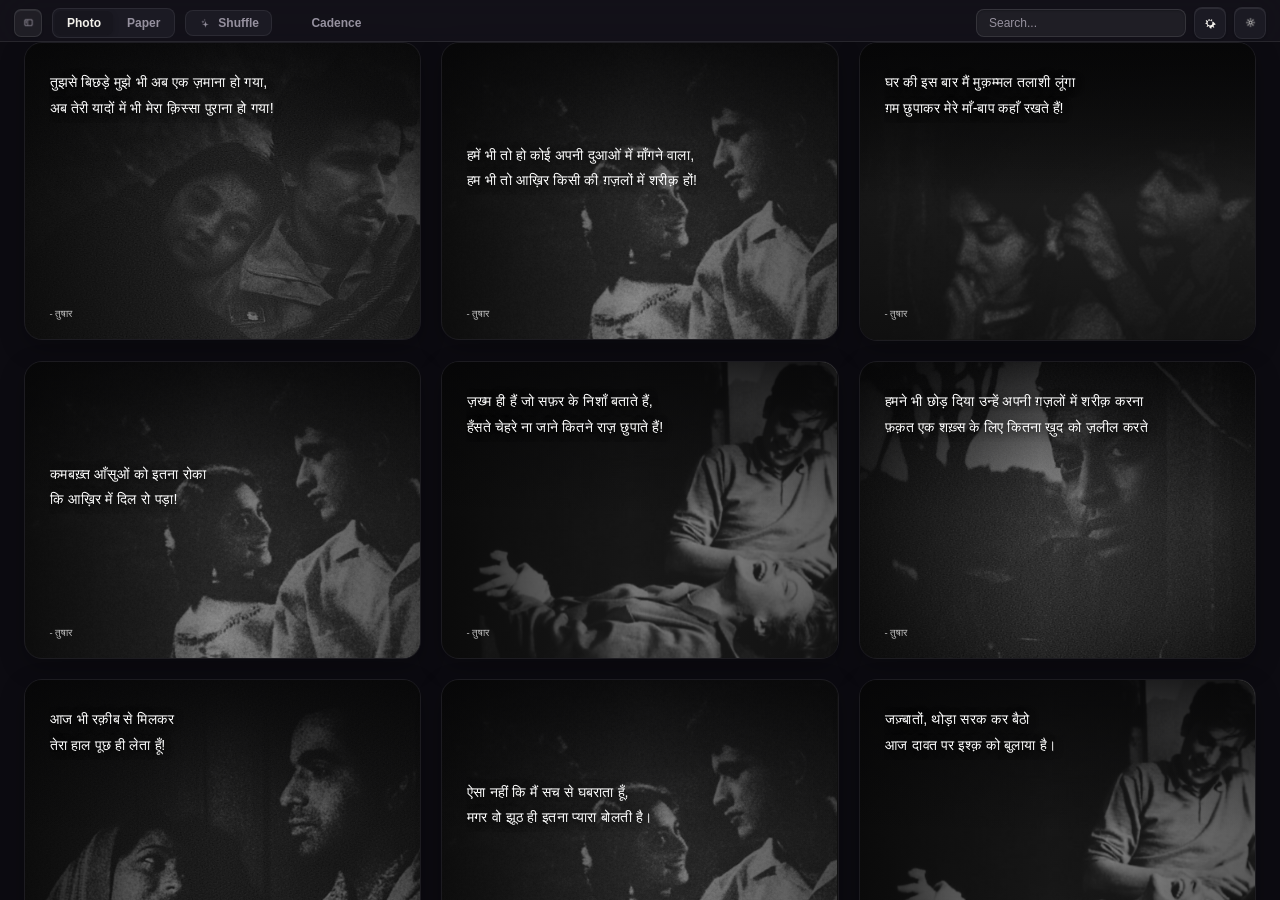
==== index.html @ 5d85e36c "wip(phone): uncommitted bundle + page edits snapshot at droppy standdown 12 files the LAN mirror was" ====
<!DOCTYPE html>
<html lang="en">
<head>
<meta charset="utf-8" />
<meta name="viewport" content="width=device-width, initial-scale=1, viewport-fit=cover" />
    <meta name="apple-mobile-web-app-capable" content="yes" />
    <meta name="apple-mobile-web-app-status-bar-style" content="black-translucent" />
    <meta name="apple-mobile-web-app-title" content="CE Studio" />
    <meta name="theme-color" content="#121016" />
    <link rel="manifest" href="./manifest.webmanifest" />
    <link rel="icon" type="image/png" href="./favicon.png" />
    <link rel="apple-touch-icon" href="./apple-touch-icon.png" />
<meta http-equiv="Content-Security-Policy" content="default-src 'self' data: file: ce-still:; script-src 'self' 'unsafe-inline'; style-src 'self' 'unsafe-inline'; img-src 'self' data: file: ce-still:; connect-src 'self' https://tushars-macbook-air.tail697d80.ts.net http://localhost:4145 http://127.0.0.1:4145; object-src 'none'; base-uri 'none'; form-action 'none'; frame-src 'none'" />
<title>Content Engine Studio</title>
<style>
  /* ============================================================================
     SHIPPED TYPEFACES (owner 2026-09-10). The card designs are set in Poppins and
     Laila. Neither were ever shipped with the app: they existed only as fonts
     installed in ~/Library/Fonts on this one Mac, so the desktop app rendered the
     real typeface and EVERY other surface silently fell back to Times/serif. On the
     phone that is what "the fonts are not showing" looked like -- a plain serif
     card where a designed one belongs.

     Shipping the woff2 files with the app (Resources/fonts/, carried to the Pages
     bundle by web/build_pages_merge.py) makes the type identical everywhere and
     works offline, under the existing CSP: default-src 'self' already permits
     same-origin fonts, so nothing external is fetched and nothing needs relaxing.
     Weights are exactly the ones the stylesheets ask for (Poppins 300-900 + italics,
     Laila 300-700). font-display:swap keeps first paint immediate.
     ============================================================================ */
  @font-face{font-family:'Poppins';font-style:normal;font-weight:300;font-display:swap;src:url('./fonts/poppins-300.woff2') format('woff2');}
  @font-face{font-family:'Poppins';font-style:normal;font-weight:400;font-display:swap;src:url('./fonts/poppins-400.woff2') format('woff2');}
  @font-face{font-family:'Poppins';font-style:normal;font-weight:500;font-display:swap;src:url('./fonts/poppins-500.woff2') format('woff2');}
  @font-face{font-family:'Poppins';font-style:normal;font-weight:600;font-display:swap;src:url('./fonts/poppins-600.woff2') format('woff2');}
  @font-face{font-family:'Poppins';font-style:normal;font-weight:700;font-display:swap;src:url('./fonts/poppins-700.woff2') format('woff2');}
  @font-face{font-family:'Poppins';font-style:normal;font-weight:800;font-display:swap;src:url('./fonts/poppins-800.woff2') format('woff2');}
  @font-face{font-family:'Poppins';font-style:normal;font-weight:900;font-display:swap;src:url('./fonts/poppins-900.woff2') format('woff2');}
  @font-face{font-family:'Poppins';font-style:italic;font-weight:400;font-display:swap;src:url('./fonts/poppins-400i.woff2') format('woff2');}
  @font-face{font-family:'Poppins';font-style:italic;font-weight:700;font-display:swap;src:url('./fonts/poppins-700i.woff2') format('woff2');}
  @font-face{font-family:'Laila';font-style:normal;font-weight:300;font-display:swap;src:url('./fonts/laila-300.woff2') format('woff2');}
  @font-face{font-family:'Laila';font-style:normal;font-weight:400;font-display:swap;src:url('./fonts/laila-400.woff2') format('woff2');}
  @font-face{font-family:'Laila';font-style:normal;font-weight:500;font-display:swap;src:url('./fonts/laila-500.woff2') format('woff2');}
  @font-face{font-family:'Laila';font-style:normal;font-weight:600;font-display:swap;src:url('./fonts/laila-600.woff2') format('woff2');}
  @font-face{font-family:'Laila';font-style:normal;font-weight:700;font-display:swap;src:url('./fonts/laila-700.woff2') format('woff2');}
  /* Rockwell ships with macOS but NOT iOS, and it may not be redistributed, so the phone
     fell back to Poppins or a bare Times on exactly the elements the design leans on:
     the .hook headline, its <b> punch and .num in the `press` and `kraft` looks (measured
     live: 112+ element paints corpus-wide). 'Doalfaaz Slab' is a free OFL slab serif
     (Bitter, variable) used as a same-character stand-in, placed AFTER the macOS family so
     the Mac's rendering is unchanged and the phone gets a slab instead of a generic. */
  @font-face{font-family:'Doalfaaz Slab';font-style:normal;font-weight:100 900;font-display:swap;src:url('./fonts/slab-var.woff2') format('woff2');}
</style>
<style>
  :root {
    /* Dark-first premium neutrals (violet-tinted, never pure black). */
    --bg: #0c0b11;
    --sidebar-bg: #14131a;
    --surface: #17161e;
    --card: #1b1a23;
    --card-hover: #23222d;
    --card-border: rgba(255,255,255,0.07);
    --border: rgba(255,255,255,0.09);
    --border-strong: rgba(255,255,255,0.14);
    --ink: #f3f1ec;
    --muted: #96919f;
    --faint: #8a8496;
    /* --hairline keeps the ORIGINAL faint value for 1px structural borders: lifting --faint
       for text must not repaint hairlines. AA audit 2026-09-12: #625e6d read 3.12:1 on --bg.
       WL0872 / WL7537 (2026-09-19): 3.12:1 was measured on --bg ONLY. The same token is also
       used as a 1px border on --sidebar-bg (2.94), --surface (2.86), --card (2.74) and
       --card-hover (2.50) — four surfaces UNDER the 3:1 non-text floor. #757085 clears 3:1
       on the worst case (--card-hover 3.30) while staying a hairline, not a rule. */
    --hairline: #757085;
    /* Small accent LABELS (<=12px) need 4.5:1; --accent itself is 3.49:1 on --surface and stays
       reserved for fills/borders/brand marks. */
    --accent-text: #d96a7c;
    /* Owner-locked 2026-09-01: crimson/garnet accent family stays. Not yellow.
       2026-09-17 unified to Tracky crimson (#bf4b5d family) app-wide — same tokens
       the .ce-grow-shell/.ce-launch-workbench rebind below already asserts. */
    --accent: #bf4b5d;
    --accent-hover: #d96a7c;
    --accent-press: #8e2f3d;
    --accent-tint: rgba(217, 106, 124, 0.12);
    --accent-border: rgba(217, 106, 124, 0.38);
    --accent-glow: rgba(217, 106, 124, 0.22);
    /* 2026-09-17: the old Tangerine→Crimson flow collapsed to one crimson family —
       var names kept so existing consumers rebind at definition. */
    --crimson: #bf4b5d;
    --crimson-light: #d96a7c;
    --grad-accent: linear-gradient(135deg, #bf4b5d, #8e2f3d);
    --grad-accent-h: linear-gradient(90deg, #bf4b5d, #8e2f3d);
    --grad-bar: linear-gradient(180deg, #e0879a, #d96a7c 45%, #bf4b5d);
    --grad-accent-text: linear-gradient(135deg, #bf4b5d, #d96a7c);
    --crimson-wash: radial-gradient(circle at 85% 10%, rgba(217, 106, 124, 0.06), transparent 45%);
    /* Status (semantic, not decorative). --danger stays a restrained garnet for
       true destructive affordances; --warn flattens to muted — a fact with a fix
       path is never red (grow/launch precedent). */
    --danger: #c43b4e;
    --warn: var(--muted);
    --info: #6fa8dc;
    --success: #57b98a;
    /* Radius family: 18px cards / 12px controls / 8px chips / 999 pills.
       Studio stage ladder (09-06 panel merge): 16 stage / 12 thumbs / 8 controls. */
    --radius: 12px;
    --radius-sm: 8px;
    --radius-card: 18px;
    --r-pill: 999px;
    --r-stage: 16px;
    --r-thumb: 12px;
    --r-ctl: 8px;
    /* Control heights (panel merge 09-06: kill 24/26/30/31/32 drift). */
    --h-ctl: 28px;
    --h-ctl-lg: 32px;
    /* Type tokens (Latin UI scale; Devanagari law untouched). */
    --font-ui: -apple-system, BlinkMacSystemFont, "SF Pro Text", "Segoe UI", Roboto, sans-serif;
    --font-deva: "Kohinoor Devanagari", "Noto Sans Devanagari", "Devanagari Sangam MN", sans-serif;
    /* WL1182 (2026-09-19): audience-facing hooks mix Hindi and Latin in one
       string. Per-glyph fallback resolves Latin from the UI face and Devanagari
       from Kohinoor/Sangam, so neither script lands on an unresolved family.
       Latin-first order keeps the brand's UI metrics; Devanagari follows. */
    --font-mixed: -apple-system, BlinkMacSystemFont, "SF Pro Text", "Kohinoor Devanagari", "Noto Sans Devanagari", "Devanagari Sangam MN", sans-serif;
    --fs-1: 600 11px/1.35 var(--font-ui);
    --fs-2: 500 12px/1.45 var(--font-ui);
    --fs-3: 400 13px/1.5 var(--font-ui);
    --fs-4: 500 15px/1.45 var(--font-ui);
    --fs-5: 600 18px/1.3 var(--font-ui);
    --fs-6: 700 26px/1.18 var(--font-ui);
    /* Spacing: 4/8/12/16/24/32. */
    --s-1: 4px; --s-2: 8px; --s-3: 12px; --s-4: 16px; --s-5: 24px; --s-6: 32px;
    /* Motion: fast = interaction feedback, med = enter/exit, slow = large surfaces. */
    --ease-spring: cubic-bezier(0.23, 1, 0.32, 1);
    --ease-std: cubic-bezier(0.16, 1, 0.3, 1);
    --ease-move: cubic-bezier(0.77, 0, 0.175, 1);
    --dur-fast: 150ms;
    --dur-med: 220ms;
    --dur-slow: 360ms;
    /* Elevation: tinted to the background hue, never pure black. */
    --shadow-1: 0 1px 2px rgba(10, 8, 16, 0.28);
    --shadow-2: 0 6px 20px rgba(10, 8, 16, 0.36), 0 1px 2px rgba(10, 8, 16, 0.28);
    --shadow-3: 0 16px 48px rgba(10, 8, 16, 0.44), 0 2px 6px rgba(10, 8, 16, 0.28);
    --focus-ring: 0 0 0 3px var(--accent-tint), 0 0 0 1px var(--accent-border);
  }

  body.bright-theme {
    --bg: #f8f6f0;
    --sidebar-bg: #f0ebe1;
    --surface: #ffffff;
    --card: #ffffff;
    --card-hover: #fdfcf8;
    --card-border: rgba(0,0,0,0.07);
    --border: rgba(0,0,0,0.09);
    --border-strong: rgba(0,0,0,0.16);
    --ink: #18161b;
    --muted: #5c5766;
    --faint: #6b6577;
    --hairline: #807a8d;
    --accent-text: #8e2f3d;
    /* Same crimson family on cream; hover/press/text deepen for contrast. */
    --accent: #bf4b5d;
    --accent-hover: #a83242;
    --accent-press: #8e2f3d;
    --accent-tint: rgba(217, 106, 124, 0.12);
    --accent-border: rgba(217, 106, 124, 0.38);
    --accent-glow: rgba(217, 106, 124, 0.22);
    /* Same crimson gradient family on cream; text/bar gradients run deep-first. */
    --crimson: #bf4b5d;
    --crimson-light: #d96a7c;
    --grad-accent: linear-gradient(135deg, #bf4b5d, #8e2f3d);
    --grad-accent-h: linear-gradient(90deg, #bf4b5d, #8e2f3d);
    --grad-bar: linear-gradient(180deg, #d96a7c, #bf4b5d 45%, #8e2f3d);
    --grad-accent-text: linear-gradient(135deg, #8e2f3d, #bf4b5d);
    --crimson-wash: radial-gradient(circle at 85% 10%, rgba(217, 106, 124, 0.09), transparent 45%);
    --danger: #962c3d;
    --warn: var(--muted);
    --info: #0055d4;
    --success: #0f8a52;
    --shadow-1: 0 1px 2px rgba(74, 62, 40, 0.10);
    --shadow-2: 0 6px 20px rgba(74, 62, 40, 0.12), 0 1px 2px rgba(74, 62, 40, 0.08);
    --shadow-3: 0 16px 48px rgba(74, 62, 40, 0.16), 0 2px 6px rgba(74, 62, 40, 0.10);
  }

  /* Bright chrome: the dark rules above hardcode their glass, so the bright
     theme must re-state them or the sidebar/topbar stay dark while content
     flips — a half-applied theme reads as a rendering bug. */
  body.bright-theme .sidebar {
    background: rgba(240, 235, 225, 0.85);
    border-right-color: rgba(0, 0, 0, 0.08);
  }
  body.bright-theme .topbar {
    background: rgba(248, 246, 240, 0.78);
    border-bottom-color: rgba(0, 0, 0, 0.08);
  }
  body.bright-theme .sidebar-toggle-btn,
  body.bright-theme .theme-toggle-btn {
    background: rgba(0, 0, 0, 0.05);
    border-color: rgba(0, 0, 0, 0.1);
    box-shadow: 0 1px 2px rgba(0, 0, 0, 0.06), inset 0 1px 0 rgba(255, 255, 255, 0.7);
  }
  body.bright-theme .sidebar-toggle-btn:hover {
    background: rgba(0, 0, 0, 0.09);
    border-color: rgba(0, 0, 0, 0.16);
    color: var(--ink);
  }
  .ce-scrub-idx { display: none !important; }

  @media (prefers-reduced-transparency: reduce) {
    .sidebar,
    .topbar {
      backdrop-filter: none !important;
      -webkit-backdrop-filter: none !important;
      background: var(--sidebar-bg) !important;
    }
    .topbar {
      background: var(--topbar-bg, var(--sidebar-bg)) !important;
    }
    /* WL0792 (2026-09-19): the two rules above only reached the sidebar and the
       topbar - measured, 29 frosted layers elsewhere (cards, sheets, popovers,
       dock) kept blurring under the preference. The preference is about the
       whole window, so the kill is universal here, exactly like the
       reduced-motion animation kill. */
    *, *::before, *::after {
      backdrop-filter: none !important;
      -webkit-backdrop-filter: none !important;
    }
  }

  /* Owner 2026-09-03 (D6): in native fullscreen the top row read as a black
     band over the canvas. Auto-hide the floating bar there — it peeks back on
     hover at the top edge or when the window is not fullscreen. */
  body.ce-fullscreen .topbar {
    transform: translateY(-100%);
    opacity: 0;
    pointer-events: none;
    transition: transform 0.22s var(--ease-smooth, ease-out), opacity 0.22s ease;
  }
  body.ce-fullscreen .topbar.ce-topbar-peek,
  body.ce-fullscreen .topbar:hover {
    transform: translateY(0);
    opacity: 1;
    pointer-events: auto;
  }

  /* WL1224 (L02-app, 2026-09-19): zero -webkit-text-size-adjust anywhere in the
     app meant iOS landscape auto-inflation could silently rescale the 12-14px
     phone chrome (nav badges, nest buttons, section buttons). Pin the authored
     scale: text must not be resized by the OS on rotation. */
  html { -webkit-text-size-adjust: 100%; text-size-adjust: 100%; }
  /* House-wide press feedback. Scoped low-specificity so any component's own
     :active rule (pure-card, sidebar-toggle-btn, etc.) keeps winning; this only
     fills the gap for the many plain <button>s that had no press feedback. */
  /* WL2187 (2026-09-19): a <button> does not inherit font-family from <body> -
     the UA default (Arial) was winning, so nav labels, count badges and every
     plain CTA painted outside the locked UI token. Pin the inherited stack. */
  button, .pill-btn, [role="button"], input, select, textarea {
    font-family: inherit;
  }
  button, .pill-btn, [role="button"] {
    transition: transform 120ms var(--ease-out, ease-out), opacity 120ms var(--ease-out, ease-out);
  }
  button:active:not(:disabled), .pill-btn:active:not(:disabled), [role="button"]:active {
    transform: scale(0.97);
  }

  @media (prefers-reduced-motion: reduce) {
    *, *::before, *::after {
      animation-duration: 0.001ms !important;
      animation-iteration-count: 1 !important;
      scroll-behavior: auto !important;
    }
    /* WL0337/WL0424 (2026-09-19): the animation half above was universal, but the
       transition half below it used ELEMENT selectors (button, [role=button], ...)
       which LOSE on specificity to every class rule that actually carries the
       transition - measured live: .nav-btn kept 0.15s/0.1s, .sidebar kept 0.22s
       under reduce. A reduce-motion request must reach the real controls, so the
       transition kill is universal here, exactly like the animation kill above.
       The sidebar transitionend handler already has a 280ms fallback timer
       (index.html:22963), so a zero-duration transition cannot hang the refit. */
    *, *::before, *::after {
      transition-duration: 0.001ms !important;
      transition-delay: 0s !important;
    }
    button:active:not(:disabled), .pill-btn:active:not(:disabled), [role="button"]:active,
    .pure-card:active, .sidebar-toggle-btn:active, .theme-toggle-btn:active, .ce-empty-cta:active {
      transform: none !important;
      opacity: 0.85;
    }
    #view.ce-view-from-right > *, #view.ce-view-from-left > * {
      animation: none !important;
    }
    .pure-card.deck-card.ce-rail-enter {
      animation: none !important;
    }
  }

  @keyframes ce-view-enter-right {
    from { opacity: 0; transform: translateX(14px); }
    to { opacity: 1; transform: translateX(0); }
  }
  @keyframes ce-view-enter-left {
    from { opacity: 0; transform: translateX(-14px); }
    to { opacity: 1; transform: translateX(0); }
  }
  #view.ce-view-from-right > * { animation: ce-view-enter-right 0.28s var(--ease-spring) both; }
  #view.ce-view-from-left > * { animation: ce-view-enter-left 0.28s var(--ease-spring) both; }

  @keyframes ce-rail-enter {
    from { opacity: 0; transform: translateY(12px); }
    to { opacity: 1; transform: translateY(0); }
  }
  .pure-card.deck-card.ce-rail-enter {
    animation: ce-rail-enter 0.42s var(--ease-spring) both;
  }

  /* WL0485: screen-reader-only text (document heading, live announcements).
     Standard clip technique: never display:none, so AT still reads it. */
  .ce-visually-hidden {
    position: absolute !important;
    width: 1px; height: 1px;
    margin: -1px; padding: 0; border: 0;
    clip: rect(0 0 0 0); clip-path: inset(50%);
    overflow: hidden; white-space: nowrap;
  }

  .ce-reel-frame {
    position: relative;
    width: 100%;
    max-width: 220px;
    margin: 0 auto;
    aspect-ratio: 9 / 16;
    border-radius: 14px;
    overflow: hidden;
    background: #0a0a0c;
    border: 1px solid rgba(255, 255, 255, 0.12);
    box-shadow: 0 12px 36px rgba(0, 0, 0, 0.35);
  }
  .ce-reel-frame-inner {
    position: absolute;
    inset: 0;
    display: flex;
    align-items: center;
    justify-content: center;
    overflow: hidden;
  }
  .ce-reel-frame-inner .ce-real-face,
  .ce-reel-frame-inner .ce-postcore-face {
    width: 100% !important;
    height: 100% !important;
    aspect-ratio: auto !important;
  }
  .ce-reel-proxy-btn {
    position: absolute;
    right: 8px;
    bottom: 8px;
    z-index: 8;
    border: 1px solid rgba(255, 255, 255, 0.22);
    background: rgba(0, 0, 0, 0.55);
    color: #fff;
    font-size: 10px;
    font-weight: 700;
    letter-spacing: 0.04em;
    text-transform: uppercase;
    padding: 4px 8px;
    border-radius: 6px;
    cursor: pointer;
    backdrop-filter: blur(8px);
  }
  .ce-reel-proxy-btn:hover { border-color: var(--accent); color: var(--accent); }
  .ce-reel-proxy-modal {
    position: fixed;
    inset: 0;
    z-index: 2000;
    display: flex;
    align-items: center;
    justify-content: center;
    background: rgba(0, 0, 0, 0.72);
    backdrop-filter: blur(12px);
    padding: 24px;
  }
  .ce-reel-proxy-modal[hidden] { display: none !important; }
  .ce-settings-modal {
    position: fixed;
    inset: 0;
    z-index: 2100;
    display: flex;
    align-items: center;
    justify-content: center;
    background: rgba(0, 0, 0, 0.62);
    backdrop-filter: blur(10px);
    padding: 24px;
  }
  /* WL13124 (2026-09-19): [hidden] is overridden by `display: flex` on the rule
     above, so the closed settings dialog stayed in the heading outline — its
     <h2>Publishing handoff</h2> was the document's second heading on EVERY
     route. Hiding the modal is not enough; the closed subtree must leave the
     accessibility tree too. */
  .ce-settings-modal[hidden] { display: none !important; visibility: hidden !important; }
  .ce-settings-card {
    width: min(420px, 92vw);
    padding: 20px 22px;
    border-radius: 14px;
    background: var(--sidebar-bg);
    border: 1px solid rgba(255, 255, 255, 0.12);
    box-shadow: 0 20px 48px rgba(0, 0, 0, 0.45);
  }
  .ce-settings-card h2 {
    margin: 0 0 6px;
    font-size: 15px;
    font-weight: 650;
    color: var(--ink);
  }
  .ce-settings-card p {
    margin: 0 0 14px;
    font-size: 12px;
    line-height: 1.45;
    color: var(--muted);
  }
  .ce-settings-card textarea {
    width: 100%;
    min-height: 72px;
    resize: vertical;
    border-radius: 8px;
    border: 1px solid rgba(255, 255, 255, 0.14);
    background: rgba(0, 0, 0, 0.22);
    color: var(--ink);
    font-size: 12px;
    padding: 10px 12px;
    font-family: ui-monospace, SFMono-Regular, Menlo, monospace;
  }
  body.bright-theme .ce-settings-card textarea {
    background: rgba(255, 255, 255, 0.72);
  }
  .ce-settings-actions {
    display: flex;
    gap: 8px;
    margin-top: 14px;
    justify-content: flex-end;
  }
  .ce-settings-actions button {
    border-radius: 8px;
    padding: 7px 14px;
    font-size: 12px;
    font-weight: 600;
    cursor: pointer;
    border: 1px solid rgba(255, 255, 255, 0.14);
    background: rgba(255, 255, 255, 0.06);
    color: var(--ink);
  }
  .ce-settings-actions button.primary {
    background: var(--accent);
    color: #1a1a1a;
    border-color: transparent;
  }
  .ce-settings-status {
    margin-top: 10px;
    font-size: 11px;
    color: var(--muted);
  }
  .ce-reel-proxy-stage {
    width: min(960px, 92vw);
    aspect-ratio: 16 / 9;
    border-radius: 14px;
    overflow: hidden;
    background: #000;
    border: 1px solid rgba(255, 255, 255, 0.14);
    box-shadow: 0 24px 64px rgba(0, 0, 0, 0.55);
    position: relative;
  }
  .ce-reel-proxy-stage img,
  .ce-reel-proxy-stage video {
    width: 100%;
    height: 100%;
    object-fit: contain;
    display: block;
  }
  .ce-reel-proxy-close {
    position: absolute;
    top: 12px;
    right: 12px;
    z-index: 2;
    border: none;
    background: rgba(0, 0, 0, 0.55);
    color: #fff;
    width: 32px;
    height: 32px;
    border-radius: 8px;
    cursor: pointer;
    font-size: 18px;
  }
  .ce-plan-empty-banner {
    padding: 20px 24px;
    text-align: center;
    border-radius: 14px;
    background: rgba(120, 120, 150, 0.04);
    border: 1px dashed rgba(120, 120, 150, 0.25);
    max-width: 680px;
    margin: 0 auto 20px;
  }

  @media (prefers-reduced-motion: reduce) {
    #view.ce-view-from-right > *,
    #view.ce-view-from-left > *,
    .pure-card.deck-card.ce-rail-enter {
      animation: none !important;
    }
  }

  * { box-sizing: border-box; margin: 0; padding: 0; }
  body {
    font-family: -apple-system, BlinkMacSystemFont, "SF Pro Text", "Segoe UI", Roboto, sans-serif;
    background: var(--bg);
    color: var(--ink);
    height: 100dvh;
    overflow: hidden;
    display: flex;
    user-select: none;
    -webkit-font-smoothing: antialiased;
    transition: background 0.2s ease, color 0.2s ease;
  }

  /* Native startup is a transaction: no static legacy card is allowed to
     become visible while SQLite payloads and design-fit work are still in
     flight.  Browser previews remain usable because these selectors only
     activate when AppDelegate marks the native runtime. */
  .boot-cover {
    display: none;
    position: fixed;
    inset: 0;
    z-index: 1000;
    align-items: center;
    justify-content: center;
    background: var(--bg);
    color: var(--muted);
    font-size: 14px;
    font-weight: 700;
    letter-spacing: .08em;
    text-transform: uppercase;
    transition: opacity .18s ease;
  }
  html.ce-native-app .boot-cover { display: flex; }
  html.ce-native-ready .boot-cover { display: none !important; }
  /* d01 (b-core 2026-09-19): a boot FAILURE must win over both the ready class
     and the reveal path — once __CE_SHOW_BOOT_FAILURE__ or the catalog check
     marks the document, the cover stays up and the app shell stays hidden. An
     error the user cannot see is the same as no error. */
  html.ce-native-boot-failed .boot-cover { display: flex !important; }
  html.ce-native-boot-failed .app-container { visibility: hidden !important; }
  html.ce-native-app:not(.ce-native-ready) .app-container { visibility: hidden; }

  /* App Container */
  .app-container {
    display: flex;
    width: 100vw;
    height: 100dvh;
    overflow: hidden;
  }

  /* Left Sidebar — Collapsible & macOS Inset */
  .sidebar {
    width: 220px;
    min-width: 220px;
    background: color-mix(in srgb, var(--sidebar-bg) 86%, transparent);
    backdrop-filter: blur(28px) saturate(190%);
    -webkit-backdrop-filter: blur(28px) saturate(190%);
    border-right: 1px solid var(--border);
    display: flex;
    flex-direction: column;
    padding: 38px 12px 16px;
    z-index: 20;
    transition: width 0.25s cubic-bezier(0.16, 1, 0.3, 1), min-width 0.25s cubic-bezier(0.16, 1, 0.3, 1), padding 0.25s ease, opacity 0.2s ease, transform 0.25s cubic-bezier(0.16, 1, 0.3, 1), box-shadow 0.25s ease;
    overflow: hidden;
    white-space: nowrap;
  }
  .sidebar.collapsed {
    position: fixed;
    left: 0;
    top: 0;
    bottom: 0;
    width: 220px !important;
    min-width: 220px !important;
    z-index: 120 !important;
    transform: translateX(-100%);
    border-right-color: transparent !important;
    opacity: 0 !important;
    pointer-events: none !important;
    box-shadow: 18px 0 44px rgba(0,0,0,.35);
    transition: transform 0.22s cubic-bezier(0.16, 1, 0.3, 1), opacity 0.18s ease, box-shadow 0.22s ease;
  }
  .sidebar.collapsed.peek {
    transform: translateX(0);
    border-right-color: var(--border) !important;
    opacity: 1 !important;
    pointer-events: auto !important;
  }
  .sidebar-edge-trigger {
    position: fixed;
    left: 0;
    top: 0;
    bottom: 0;
    width: 24px;
    padding: 0;
    border: 0;
    background: transparent;
    cursor: pointer;
    pointer-events: none;
    z-index: 110;
  }
  .sidebar-edge-trigger.active {
    pointer-events: auto;
  }
  .sidebar-edge-trigger:focus-visible {
    outline: 2px solid var(--accent);
    outline-offset: -2px;
  }

  /* ── Mobile touch drawer (owner brief 2026-09-03) ──────────────────────
     Touch can never fire hover, so the hover-driven auto-hide left the
     panel stuck open on phones. Coarse pointers get a true drawer: capped
     width, dim scrim, tap-outside to close. Fine-pointer desktop remains
     byte-identical. ── */
  .ce-sidebar-scrim {
    display: block;
    position: fixed;
    inset: 0;
    z-index: 110;
    background: rgba(0, 0, 0, 0.45);
    border: 0;
    padding: 0;
    opacity: 0;
    pointer-events: none;
    transition: opacity 0.18s ease;
  }
  body.bright-theme .ce-sidebar-scrim { background: rgba(22, 17, 26, 0.38); }
  .ce-sidebar-scrim.visible { opacity: 1; pointer-events: auto; }
  .ce-sidebar-scrim[hidden] { display: none; }
  /* Drawer-under-the-bar fix (owner screenshot 2026-09-10): the collapsed
     drawer is position:fixed top:0 z-index:120 — same z as the topbar, which
     paints LATER, so the open drawer slid UNDER the translucent bar and the
     app title was sliced in half. The drawer and scrim sit below the bar
     (z 115 < topbar 120) and start below it (top = measured --topbar-h,
     kept live by the web boot script; the calc() fallback matches the phone
     bar height incl. the Dynamic Island inset). */
  #sidebar.collapsed,
  .ce-sidebar-scrim {
    top: var(--topbar-h, 42px) !important;
    z-index: 115 !important;
  }
  /* The drawer overlaps page content on a phone — its 86% desktop wash let
     the library text ghost THROUGH the panel (owner screenshot 2026-09-10).
     A drawer must be a solid surface. */
  #sidebar.collapsed {
    background: var(--sidebar-bg) !important;
    -webkit-backdrop-filter: none !important;
    backdrop-filter: none !important;
  }
  /* The scrim must stay UNDER the drawer it dims (drawer z 115). */
  .ce-sidebar-scrim { z-index: 114 !important; }
  /* The drawer now starts BELOW the bar, so its old 38px top padding (which
     existed to dodge the bar) becomes dead space — trim it. */
  #sidebar.collapsed { padding-top: 14px !important; }
  /* Touch devices: the drawer widens and touch cards drop their hover-only
     affordances. Tablets are the exception on WIDTH only — an iPad has a
     coarse pointer, so `pointer: coarse` matched it and inflated the drawer to
     min(78vw,300px), i.e. 300px on an 11" iPad where the Mac rail is 220px.
     The iPad does not need a phone-sized drawer: it runs the desktop-density
     surface (see the .ce-phone classifier), and the drawer is a persistent rail
     there, not a thumb-reach overlay. Guard the width behind the same
     iPad/tablet test the classifier uses so the two layers agree.
     (Owner report 2026-09-17: "not working ideally on iPad but works on Mac".) */
  @media (pointer: coarse) and (not (min-width: 701px)),
         (max-width: 640px) {
    .sidebar, .sidebar.collapsed { width: min(78vw, 300px) !important; min-width: 0 !important; }
  }
  @media (pointer: coarse) and (min-width: 701px) {
    /* Tablet: keep the rail. Touch affordance cleanup below still applies. */
    .sidebar, .sidebar.collapsed { width: 220px !important; min-width: 220px !important; }
  }
  @media (pointer: coarse), (max-width: 640px) {
    /* Touch cards: the desktop hover affordances are dead weight on rail
       faces (owner screenshot 2026-09-10: ✓ + checkbox stamped on every
       carousel). The action cluster never gets :hover on touch, so it must
       not hold space on the shelf. Selection is a desktop bulk-edit
       affordance. EXCEPTION (never-remove-features law): Saved Bank cards
       keep their actions — on touch they render persistent instead of
       hover-only, because Plan/Studio/Reject is the owner's phone triage
       workflow and there is no other door to it. */
    .ce-card-select-toggle { display: none !important; }
    .pure-card:not(.ce-saved-card) .ce-card-action-cluster { display: none !important; }
    /* A14 resolved (2026-09-18): the Queued/Saved chip is informational only
       (pointer-events:none) and emits solely on cards that carry that state —
       hiding it on touch removed the only signal that a piece was already
       queued or banked. The clean-face law hides ACTION controls, not the
       status fact: show it persistently on touch. */
    .ce-card-status-chip { opacity: 1 !important; }
    .ce-saved-card .ce-card-action-cluster {
      opacity: 1 !important;
      transform: none !important;
      pointer-events: auto !important;
    }
    .ce-saved-card .ce-card-action-cluster button { min-width: 30px; min-height: 30px; }
  }

  .app-title {
    font-size: 13.5px;
    font-weight: 800;
    letter-spacing: 0.5px;
    color: var(--ink);
    padding: 4px 10px 16px;
    display: flex;
    align-items: center;
    gap: 8px;
    border-bottom: 1px solid var(--card-border);
    margin-bottom: 12px;
  }
  .app-title span.dot {
    width: 8px;
    height: 8px;
    border-radius: 50%;
    background: var(--accent);
    box-shadow: 0 0 10px var(--accent);
  }
  .nav-list {
    display: flex;
    flex-direction: column;
    gap: 4px;
  }
  /* Owner 2026-09-06: icon-first navigation — the eye finds the tab before
     the label is read. Stroke glyphs inherit currentColor, no extra chrome. */
  .nav-btn {
    display: flex;
    align-items: center;
    gap: 10px;
    padding: 9px 12px;
    border: none;
    background: transparent;
    color: var(--muted);
    font-size: 13px;
    font-weight: 600;
    border-radius: 8px;
    cursor: pointer;
    text-align: left;
    transition: transform 0.15s, opacity 0.15s, box-shadow 0.15s, border-color 0.15s, background-color 0.15s ease;
  }
  .nav-btn:hover {
    background: rgba(120,120,150,0.08);
    color: var(--ink);
  }
  .nav-btn.active {
    background: var(--accent-tint);
    color: var(--accent);
    font-weight: 700;
  }
  .nav-sub {
    margin-left: 20px;
    display: flex;
    flex-direction: column;
    gap: 2px;
    margin-top: 4px;
    margin-bottom: 8px;
  }
  .nav-btn svg, .nav-sub-btn svg { width:14px; height:14px; flex:none; opacity:.72; }
  .nav-btn.is-active svg, .nav-btn.active svg { opacity:1; }
  .nav-sub-btn { display:flex; align-items:center; gap:7px;
    border: none;
    background: transparent;
    color: var(--faint);
    font-size: 12px;
    font-weight: 600;
    padding: 6px 10px;
    border-radius: 6px;
    text-align: left;
    cursor: pointer;
    transition: transform 0.15s, opacity 0.15s, box-shadow 0.15s, border-color 0.15s, background-color 0.15s ease;
  }
  .nav-sub-btn:hover {
    color: var(--ink);
    background: rgba(120,120,150,0.06);
  }
  .nav-sub-btn.active {
    /* WL0826 / WL0423 (L01-app 2026-09-19): the ACTIVE nav label + count used
       --accent (#bf4b5d) on --accent-tint over the dark sidebar = 3.32-3.85:1,
       failing AA for text. --accent-text is the token the token block already
       reserves for accent LABELS ("--accent itself is 3.49:1 on --surface and
       stays reserved for fills/borders") and measures 4.77:1 on the tint,
       5.54:1 on the plain sidebar. Fills/borders keep --accent. */
    color: var(--accent-text);
    background: var(--accent-tint);
    font-weight: 700;
  }
  .nav-nest {
    display: flex;
    flex-direction: column;
    gap: 1px;
    margin: 0 0 8px 10px;
    padding-left: 8px;
    border-left: 1px solid var(--border);
  }
  .nav-nest[hidden] { display: none !important; }
  .nav-nest-btn {
    border: none;
    background: transparent;
    color: var(--faint);
    font-size: 11px;
    font-weight: 600;
    padding: 4px 8px;
    border-radius: 6px;
    text-align: left;
    cursor: pointer;
    display: flex;
    align-items: center;
    gap: 6px;
  }
  .nav-nest-btn:hover { color: var(--ink); background: rgba(120,120,150,0.06); }
  /* Nest counts are quiet aligned numerals — never another row of loud pills.
     (Specificity beats the later native-saved.css pill rule.) */
  .sidebar .nav-nest-btn .nav-count-badge {
    margin-left: auto;
    background: transparent;
    color: var(--faint);
    font-weight: 700;
    padding: 0;
    min-width: 0;
    height: auto;
  }
  .sidebar .nav-nest-btn.active .nav-count-badge { color: var(--accent-text); }
  .nav-nest-btn.active {
    /* WL0826: same AA fix as .nav-sub-btn.active — accent-text token. */
    color: var(--accent-text);
    background: var(--accent-tint);
    font-weight: 700;
  }
  .nav-nest-hint {
    font-weight: 500;
    opacity: 0.65;
    margin-left: 4px;
  }
  .nav-count-badge {
    font-family: var(--font-ui);
    font-variant-numeric: tabular-nums;
    font-feature-settings: "tnum" 1;
  }
  .nav-count-badge:empty { display: none !important; }

  /* Main Workspace */
  .workspace {
    flex: 1;
    display: flex;
    flex-direction: column;
    height: 100dvh;
    overflow: hidden;
    position: relative;
  }

  /* Top Navigation Bar — slimmed + floating overlay (owner 2026-09-03:
     in fullscreen no layout row is spent on chrome; content scrolls under
     the translucent material). */
  .topbar {
    position: fixed;
    top: 0;
    left: 0;
    right: 0;
    height: 42px;
    min-height: 42px;
    border-bottom: 1px solid var(--border);
    background: color-mix(in srgb, var(--sidebar-bg) 82%, transparent);
    backdrop-filter: blur(24px) saturate(180%);
    -webkit-backdrop-filter: blur(24px) saturate(180%);
    display: flex;
    align-items: center;
    padding: 0 14px;
    gap: 10px;
    /* Audit fix 2026-09-08 (sidebar toggle dead-zone): the topbar must outrank
       .sidebar-edge-trigger (z-index:110, fixed, full-height, left:0). The
       topbar is position:fixed + backdrop-filter, so it creates a stacking
       context — raising z-index on a CHILD (e.g. .sidebar-toggle-btn:120) is
       scoped inside that context and cannot rise above the edge trigger. The
       topbar itself must be above it. Measured: with z-index:10 the toggle's
       left 10px (x=14..24 of its 14..42 box) was swallowed by the edge
       trigger — elementFromPoint(x=15..22) returned #sidebar-edge-trigger.
       120 > 110 keeps the whole topbar (and the toggle) clickable while
       staying well below the toast layer (99999). Hover-to-open-sidebar still
       works for y > 42px, where the topbar does not cover the left edge. */
    z-index: 120;
    -webkit-app-region: drag;
  }
  .topbar button, .topbar input {
    -webkit-app-region: no-drag;
  }
  /* Expanded sidebar keeps the floating bar to its right; collapsed → full width. */
  .app-container:has(.sidebar:not(.collapsed)) .topbar { left: 220px; }

  /* Poem-library chrome belongs ONLY on the poem shelf: html.ce-poem-library is
     toggled per render (activeTab === 'library' && libraryType === 'poems'), so
     off that surface Shuffle / Sort / the sort popover must not paint. */
  html:not(.ce-poem-library) #poem-shuffle,
  html:not(.ce-poem-library) #poem-sort,
  html:not(.ce-poem-library) #poem-sort-popover { display: none !important; }

  .sidebar-toggle-btn {
    border: 1px solid rgba(255, 255, 255, 0.1);
    background: rgba(255, 255, 255, 0.06);
    color: var(--muted);
    font-size: 12.5px;
    font-weight: 700;
    width: 28px;
    height: 28px;
    border-radius: 7px;
    display: flex;
    align-items: center;
    justify-content: center;
    cursor: pointer;
    /* Edge trigger (z=110) sits at x:0; raise the toggle so its full hit-box
       is clickable instead of being silently swallowed on the left ~10px. */
    position: relative;
    z-index: 120;
    transition: transform 0.15s, opacity 0.15s, box-shadow 0.15s, border-color 0.15s, background-color 0.15s cubic-bezier(0.16, 1, 0.3, 1);
    box-shadow: 0 1px 2px rgba(0, 0, 0, 0.15), inset 0 1px 0 rgba(255, 255, 255, 0.08);
  }
  .sidebar-toggle-btn:hover {
    background: rgba(255, 255, 255, 0.12);
    border-color: rgba(255, 255, 255, 0.2);
    color: #ffffff;
    transform: translateY(-1px);
  }
  .sidebar-toggle-btn:active {
    transform: scale(0.97);
  }

  /* Kanban Board For Days (Weekly Publishing Board) */
  .ce-kanban-board {
    display: flex;
    gap: 16px;
    overflow-x: auto;
    padding: 4px 4px 24px 4px;
    align-items: flex-start;
    min-height: 520px;
    -webkit-overflow-scrolling: touch;
    scroll-snap-type: x mandatory;
    scroll-padding-left: 4px;
  }
  .ce-kanban-board::-webkit-scrollbar {
    height: 4px;
  }
  .ce-kanban-board::-webkit-scrollbar-track {
    background: rgba(120, 120, 150, 0.08);
    border-radius: 999px;
  }
  .ce-kanban-board::-webkit-scrollbar-thumb {
    background: rgba(120, 120, 150, 0.28);
    border-radius: 999px;
  }
  /* Empty queue: one compact Inbox drop tile, never a 520px row of empty
     columns under the banner. */
  .ce-kanban-board.is-empty { min-height: 0; scroll-snap-type: none; }
  .ce-kanban-board.is-empty .ce-kanban-col { flex: 0 0 280px; min-height: 0; }
  .ce-kanban-col {
    flex: 0 0 calc((100% - 48px) / 4);
    width: auto;
    min-width: 0;
    max-width: none;
    scroll-snap-align: start;
    min-height: 380px;
    border-radius: 14px;
    background: var(--card-bg, rgba(120, 120, 150, 0.05));
    border: 1px solid var(--border-color, rgba(120, 120, 150, 0.16));
    padding: 14px;
    display: flex;
    flex-direction: column;
    gap: 12px;
    transition: background 0.15s ease, border-color 0.15s ease, box-shadow 0.15s ease;
  }
  .ce-kanban-col.is-drop-target {
    background: rgba(255, 255, 255, 0.07);
    border-color: rgba(255, 255, 255, 0.35);
    box-shadow: 0 0 0 2px rgba(255, 255, 255, 0.15);
  }
  @media (max-width: 1100px) {
    .ce-kanban-col { flex-basis: calc((100% - 16px) / 2); }
  }
  @media (max-width: 640px) {
    .ce-kanban-col { flex-basis: 100%; }
  }
  .ce-kanban-col-head {
    display: flex;
    align-items: center;
    justify-content: space-between;
    padding-bottom: 10px;
    border-bottom: 1px solid rgba(120, 120, 150, 0.14);
  }
  .ce-kanban-col-title {
    font-size: 13px;
    font-weight: 750;
    color: var(--ink);
    display: flex;
    align-items: center;
    gap: 6px;
  }
  .ce-kanban-col-sub {
    font-size: 11px;
    color: var(--muted);
    font-weight: 600;
  }
  .ce-kanban-col-count {
    background: rgba(120, 120, 150, 0.15);
    color: var(--ink);
    font-size: 11px;
    font-weight: 800;
    padding: 2px 7px;
    border-radius: 999px;
  }
  .ce-kanban-col-cards {
    display: flex;
    flex-direction: column;
    gap: 12px;
    min-height: 140px;
  }
  .ce-kanban-col-empty {
    padding: 32px 14px;
    text-align: center;
    color: var(--muted);
    font-size: 12px;
    border: 1px dashed rgba(120, 120, 150, 0.2);
    border-radius: 10px;
    margin-top: 4px;
  }
  .ce-kanban-card {
    background: var(--card, rgba(255, 255, 255, 0.05));
    border: 1px solid transparent;
    border-radius: 12px;
    padding: 10px;
    display: flex;
    flex-direction: column;
    gap: 10px;
    box-shadow: none;
    transition: transform 0.22s var(--ease-spring, cubic-bezier(0.16, 1, 0.3, 1)), box-shadow 0.18s ease, border-color 0.18s ease, opacity 0.15s ease;
    position: relative;
    cursor: grab;
  }
  .ce-kanban-card:hover {
    border-color: rgba(120, 120, 150, 0.25);
  }
  .ce-kanban-card.is-dragging {
    opacity: 0.45;
    transform: scale(0.96);
  }
  .ce-kanban-card.is-selected {
    outline: 2px solid var(--accent);
    outline-offset: 2px;
  }
  .ce-staged-row.is-selected {
    outline: 2px solid var(--accent);
    outline-offset: 2px;
  }
  .ce-plan-bulk-bar {
    display: flex;
    align-items: center;
    justify-content: space-between;
    gap: 16px;
    padding: 12px 20px;
    background: rgba(26, 26, 32, 0.92);
    backdrop-filter: blur(24px) saturate(180%);
    -webkit-backdrop-filter: blur(24px) saturate(180%);
    border: 1px solid rgba(255, 255, 255, 0.16);
    border-radius: 14px;
    box-shadow: 0 16px 36px rgba(0, 0, 0, 0.45), 0 0 0 1px rgba(255, 255, 255, 0.08);
    margin-bottom: 18px;
    transition: transform 0.2s cubic-bezier(0.16, 1, 0.3, 1), opacity 0.2s ease-out;
  }
  .ce-plan-bulk-info {
    display: flex;
    align-items: center;
    gap: 10px;
    font-size: 13px;
    font-weight: 700;
    color: var(--ink);
    letter-spacing: -0.01em;
  }
  .ce-plan-bulk-actions {
    display: flex;
    align-items: center;
    gap: 10px;
    flex-wrap: wrap;
  }
  .ce-plan-bulk-btn {
    display: inline-flex;
    align-items: center;
    gap: 5px;
    padding: 5px 11px;
    border-radius: 7px;
    font-size: 11px;
    font-weight: 650;
    cursor: pointer;
    border: 1px solid rgba(255, 255, 255, 0.10);
    background: rgba(255, 255, 255, 0.05);
    color: color-mix(in srgb, var(--ink) 82%, transparent);
    transition: transform 120ms ease-out, background 120ms ease-out, border-color 120ms ease-out;
  }
  .ce-plan-bulk-btn:hover {
    background: rgba(255, 255, 255, 0.14);
    border-color: rgba(255, 255, 255, 0.25);
    transform: translateY(-1px);
  }
  .ce-plan-bulk-btn:active {
    transform: scale(0.97);
  }
  .ce-plan-bulk-btn.is-primary {
    background: var(--accent);
    border-color: var(--accent);
    color: #fff;
    box-shadow: 0 2px 10px rgba(217, 106, 124, 0.4);
  }
  .ce-plan-bulk-btn.is-primary:hover {
    background: color-mix(in srgb, var(--accent) 90%, white);
    box-shadow: 0 4px 14px rgba(217, 106, 124, 0.6);
  }
  .ce-plan-select-toggle {
    position: absolute;
    top: 8px;
    left: 8px;
    z-index: 12;
    width: 24px;
    height: 24px;
    border-radius: 7px;
    background: rgba(18, 18, 24, 0.88);
    backdrop-filter: blur(12px);
    -webkit-backdrop-filter: blur(12px);
    border: 1.5px solid rgba(255, 255, 255, 0.4);
    box-shadow: 0 3px 10px rgba(0, 0, 0, 0.5);
    color: #fff;
    cursor: pointer;
    display: flex;
    align-items: center;
    justify-content: center;
    padding: 0;
    transition: transform 140ms cubic-bezier(0.16, 1, 0.3, 1), border-color 140ms ease, background 140ms ease, box-shadow 140ms ease;
  }
  .ce-plan-select-toggle:hover {
    border-color: rgba(255, 255, 255, 0.9);
    transform: scale(1.08);
    box-shadow: 0 4px 14px rgba(0, 0, 0, 0.65);
  }
  .ce-plan-select-toggle:active {
    transform: scale(0.94);
  }
  .ce-plan-select-toggle.is-selected {
    background: var(--accent);
    border-color: #ffffff;
    color: #ffffff;
    box-shadow: 0 0 12px rgba(217, 106, 124, 0.65);
    transform: scale(1.03);
  }
  .ce-plan-select-toggle--list {
    position: static;
    flex: 0 0 24px;
    align-self: flex-start;
    margin-top: 4px;
  }
  .ce-kanban-card .ce-staged-art-wrap {
    width: 100%!important;
    height: auto!important;
    border-radius: 10px;
    overflow: hidden;
    background: transparent;
    border: 1px solid rgba(255, 255, 255, 0.1);
    display: flex;
    align-items: center;
    justify-content: center;
    position: relative;
    box-shadow: 0 4px 14px rgba(0, 0, 0, 0.25);
  }
  .ce-kanban-card .ce-staged-face-preview {
    width: 100%!important;
    height: auto!important;
    display: flex;
    align-items: center;
    justify-content: center;
    overflow: hidden;
    position: relative;
  }
  .ce-kanban-card .ce-staged-face-preview .ce-real-face,
  .ce-kanban-card .ce-staged-face-preview .ce-postcore-face {
    width: 100%!important;
    height: 100%!important;
    aspect-ratio: 4 / 5!important;
  }
  .ce-kanban-card .ce-poem-preview-wrap {
    width: 100%!important;
    height: auto!important;
    position: relative;
    overflow: hidden;
    border-radius: 8px;
  }
  .ce-kanban-card .ce-poem-stage {
    /* Owner 2026-09-03 (A3 poem-cut): the photo face is authored at
       POEM_TYPOGRAPHY.baseWidth 580 with its own aspect ratio. The legacy
       320x400 (4:5) forcing painted the photo across only half the stage —
       the "weirdly cut" card. The stage keeps its authored inline size; JS
       (fitQueuePreviews) scales it to the preview width. */
    transform-origin: top left;
    position: absolute;
    top: 0;
    left: 0;
    pointer-events: none;
  }
  .ce-staged-art-wrap {
    transition: transform .15s ease, box-shadow .15s ease, border-color .15s ease;
  }
  .ce-staged-art-wrap:hover {
    transform: translateY(-2px);
    box-shadow: 0 8px 22px rgba(0,0,0,.45);
    border-color: rgba(255,255,255,.3);
  }
  .ce-staged-face-preview {
    width: 112px;
    height: 140px;
    display: flex;
    align-items: center;
    justify-content: center;
    overflow: hidden;
    border-radius: 10px;
    position: relative;
  }
  .ce-staged-face-preview>* {
    flex: 0 0 auto;
    width: 100%!important;
  }
  .ce-staged-face-preview .ce-real-face {
    visibility: visible!important;
  }
  .ce-staged-face-preview .ce-poem-stage {
    /* A3 poem-cut fix (owner 2026-09-03): no size forcing — the stage keeps
       its authored inline width/aspect; fitQueuePreviews scales it. */
    transform-origin: top left;
    position: absolute;
    top: 0;
    left: 0;
  }
  /* P0-1: same scoping as native-plan.css — see the comment there. The bare `>div` reset
     also matched the text layer and, for a pos:'mid' block (top:42% + translateY(-50%)),
     made the box full-height so the -50% shift pushed the first ~35px of text above the
     stage and clipped it. Non-text layers keep the A3 cut fix. */
  .ce-staged-face-preview .ce-poem-stage > :not(.ce-poem-text-block):not(.ce-draggable-box):not(.ce-poem-signature) {
    width: 100%!important;
    height: 100%!important;
    aspect-ratio: auto!important;
    border-radius: 10px!important;
  }

  .topbar-meta {
    font-size: 12.5px;
    color: var(--muted);
    font-weight: 600;
    white-space: nowrap;
  }

  /* Section Pill Switches */
  .section-switch {
    display: flex;
    background: var(--card);
    border: 1px solid var(--card-border);
    border-radius: 8px;
    overflow: hidden;
    padding: 2px;
    gap: 2px;
  }
  .section-btn {
    border: none;
    background: transparent;
    color: var(--muted);
    font-size: 12px;
    font-weight: 600;
    padding: 5px 12px;
    border-radius: 6px;
    cursor: pointer;
    transition: transform 0.15s, opacity 0.15s, box-shadow 0.15s, border-color 0.15s, background-color 0.15s ease;
  }
  .section-btn:hover {
    color: var(--ink);
  }
  .section-btn.active {
    background: var(--surface);
    color: var(--ink);
    font-weight: 700;
    box-shadow: 0 2px 6px rgba(0,0,0,0.15);
  }
  /* Owner 2026-09-13: the Shuffle control beside Photo|Paper. Same visual weight as a
     section button, but it is an ACTION (deal a fresh set), not a mode, so it carries its
     own card frame and never takes .active. */
  .ce-poem-shuffle {
    display: inline-flex;
    align-items: center;
    gap: 6px;
    background: var(--card);
    border: 1px solid var(--card-border);
    border-radius: 8px;
    color: var(--muted);
    font-size: 12px;
    font-weight: 600;
    padding: 5px 12px;
    cursor: pointer;
  }
  .ce-poem-shuffle:hover {
    color: var(--ink);
    border-color: var(--accent);
  }

  /* Compact Icon Theme Toggle */
  .theme-toggle-btn {
    border: 1px solid var(--card-border);
    background: var(--card);
    color: var(--ink);
    width: 32px;
    height: 32px;
    border-radius: 8px;
    display: flex;
    align-items: center;
    justify-content: center;
    cursor: pointer;
    transition: transform 0.15s, opacity 0.15s, box-shadow 0.15s, border-color 0.15s, background-color 0.15s cubic-bezier(0.16, 1, 0.3, 1);
    box-shadow: 0 1px 2px rgba(0, 0, 0, 0.15), inset 0 1px 0 rgba(255, 255, 255, 0.08);
    flex-shrink: 0;
  }
  .theme-toggle-btn:hover {
    color: #ffffff;
    background: rgba(255, 255, 255, 0.14);
    border-color: rgba(255, 255, 255, 0.22);
    transform: translateY(-1px);
    box-shadow: 0 4px 12px rgba(0, 0, 0, 0.25);
  }
  .theme-toggle-btn:active {
    transform: scale(0.97);
  }

  .topbar-meta {
    display: none !important;
  }

  .search-input {
    margin-left: auto;
    width: 210px;
    background: rgba(255, 255, 255, 0.06);
    border: 1px solid rgba(255, 255, 255, 0.1);
    border-radius: 8px;
    padding: 6px 12px;
    color: var(--ink);
    font-size: 12px;
    outline: none;
    box-shadow: inset 0 1px 2px rgba(0, 0, 0, 0.2);
    transition: transform 0.18s, opacity 0.18s, box-shadow 0.18s, border-color 0.18s, background-color 0.18s cubic-bezier(0.16, 1, 0.3, 1);
  }
  /* Placeholders were never styled, so the UA default painted them dimmer than any token — the
     CSS contrast probe reads `color`, never ::placeholder, so this class of text was unaudited.
     Pin it to a real token (muted = 5.9:1 on the input fill) instead of the browser default. */
  .search-input::placeholder { color: var(--muted); opacity: 1; }
  .search-input:focus {
    border-color: var(--accent);
    background: rgba(255, 255, 255, 0.09);
    box-shadow: 0 0 0 3px var(--accent-tint), inset 0 1px 2px rgba(0, 0, 0, 0.2);
    width: 240px;
  }

  /* Content Scroll Area */
  .main-content {
    flex: 1;
    overflow-y: auto;
    padding: var(--topbar-h, 42px) 24px 24px; /* top bar floats above; --topbar-h is published by ceSyncTopbarHeight() below */
    background: var(--bg);
    color: var(--ink);
    transition: background 0.2s ease, color 0.2s ease;
  }
  /* Owner 2026-09-08 19:12 ("watch the top row entire, the empty one"): in
     native fullscreen the topbar slides away (D6), but the 66px reserved for
     it stayed — a dead band above the first rail that read as wasted space.
     Collapse it with the bar; the hover peek overlays and never shifts
     layout. Non-fullscreen windows keep the full reservation. */
  body.ce-fullscreen .main-content { padding-top: 10px; }

  /* Poem library grid — row-major CSS grid, not column-count masonry.
     Multi-column balancing repainted the wrong compositor layer on scroll when
     incremental chunks loaded (cards looked like they swapped poems). */
  /* Owner law 2026-09-03: exactly 3 readable columns by default (his earlier
     "expand to 3, make it readable" ask) — dense mode can tighten below. */
  .masonry-grid {
    display: grid;
    grid-template-columns: repeat(3, minmax(0, 1fr));
    gap: 20px;
    padding-bottom: 40px;
    align-items: start;
  }
  @media (max-width: 1100px) {
    .masonry-grid { grid-template-columns: repeat(2, minmax(0, 1fr)); }
  }
  @media (max-width: 640px) {
    .masonry-grid { grid-template-columns: minmax(0, 1fr); }
  }

  .masonry-item {
    display: block;
    width: 100%;
    min-width: 0;
    contain: layout;
  }
  .ce-ig-still-card,
  .ce-ig-still-studio {
    position: relative;
    overflow: hidden;
    background: #111;
    border-radius: 12px;
  }
  .ce-ig-still-card img,
  .ce-ig-still-studio img {
    width: 100%;
    height: auto;
    display: block;
    vertical-align: top;
  }

  /* Pure Card — NO BOTTOM LABELS */
  .pure-card {
    position: relative;
    border-radius: 12px;
    overflow: hidden;
    cursor: pointer;
    box-shadow: 0 8px 24px rgba(0,0,0,0.25);
    border: 1px solid var(--card-border);
    transition: transform 0.18s cubic-bezier(0.16, 1, 0.3, 1), box-shadow 0.18s ease, border-color 0.18s ease;
    user-select: none;
    -webkit-user-select: none;
  }
  /* B1 (deep visual audit 2026-09-07): uniform shelf kicker chip — every card
     carries its pillar/kicker in the SAME place (top-left, outside the art),
     so mixed authored/static shelves read as one designed set. pointer-events
     none: the chip never eats the card click. */
  .ce-shelf-kicker {
    display: none !important;
  }
  .pure-card.deck-card:has(.ce-static-cover-kicker) .ce-shelf-kicker,
  .pure-card.deck-card:has(.ce-queue-post-kicker) .ce-shelf-kicker {
    display: none !important;
  }
  /* The Queued/Saved status chip owns the same corner but only on hover —
     the kicker hands the corner over while actions are up. */
  .pure-card.deck-card:hover:has(.ce-card-status-chip) .ce-shelf-kicker {
    opacity: 0;
    transition: opacity 0.12s ease;
  }
  /* B3 REVERTED (manager audit 2026-09-07): a blanket 4:5 lock on shelf cards
     fights the reel-proxy frame (9:16 by owner law) — content taller than the
     ratio silently defeats aspect-ratio, and forcing it would crop the phone
     mockups. Row rhythm is instead carried by the uniform B1 kicker chip and
     the faces' own inline 4:5; the apparent 5px row offset in the audit shot
     was the intentional hover-lift transform, not a defect. */
  .pure-card:hover {
    transform: translateY(-4px);
    box-shadow: 0 18px 42px rgba(0,0,0,0.35);
    border-color: var(--accent);
  }
  .pure-card:active {
    transform: translateY(-1px) scale(0.985);
    transition-duration: 60ms;
  }
  .pure-card:hover .hover-queue-btn {
    opacity: 1;
    transform: translateY(0);
  }
  .hover-queue-btn {
    position: absolute;
    top: 10px;
    right: 10px;
    z-index: 10;
    width: 28px;
    height: 28px;
    border: 1px solid rgba(255,255,255,0.18);
    background: rgba(18, 16, 24, 0.82);
    backdrop-filter: blur(12px);
    -webkit-backdrop-filter: blur(12px);
    color: #fff;
    font-size: 17px;
    font-weight: 500;
    line-height: 1;
    padding: 0;
    border-radius: 50%;
    cursor: pointer;
    opacity: 0;
    transform: scale(0.88);
    transition: transform 0.18s, opacity 0.18s, box-shadow 0.18s, border-color 0.18s, background-color 0.18s cubic-bezier(0.16, 1, 0.3, 1);
    display: grid;
    place-items: center;
    box-shadow: 0 4px 14px rgba(0,0,0,0.4);
  }
  .hover-queue-btn:hover {
    background: var(--accent);
    color: #000;
    border-color: var(--accent);
    transform: scale(1.12);
  }

  /* Standard Grid for Carousels, Posts & Ideas */
  .standard-grid {
    display: grid;
    grid-template-columns: repeat(auto-fill, minmax(320px, 1fr));
    gap: 20px;
    padding-bottom: 40px;
  }
  .standard-grid > .pure-card { min-width: 0; }
  .standard-grid .ce-real-face,
  .standard-grid .ce-post-face { min-width: 0; max-width: 100%; }

  /* WKWebView can defer the exact fit pass after native deck hydration. Keep a
     safe approximate face visible until JS replaces this scale; a slightly
     inset authored card is preferable to an indefinitely blank rail. */
  .ce-real-face:not(.ce-fit-ready) { visibility: visible; }
  .ce-real-face:not(.ce-fit-ready) > :first-child { transform: scale(0.3); }
  /* The rail fallback used to be zoom:0.3 — that collapsed the authored layout
     BEFORE the JS fit pass ran, so fitCarouselText measured a shrunken world and
     wrote block heights that clipped once fitted (owner 2026-09-12: "not showing
     the ideal designs"). Fallback is transform now: the authored 1080 box is what
     every fitter sees, everywhere, always. */
  .ce-rail .ce-real-face:not(.ce-fit-ready) > :first-child,
  .ce-saved-design-slot .ce-real-face:not(.ce-fit-ready) > :first-child {
    transform: scale(0.3);
  }

  /* Canon Card (For Ideas & System) */
  .canon-card {
    background: var(--card);
    border: 1px solid var(--card-border);
    border-radius: 12px;
    padding: 20px;
    display: flex;
    flex-direction: column;
    gap: 8px;
    cursor: pointer;
    box-shadow: 0 4px 14px rgba(0,0,0,0.06);
    transition: transform 0.18s ease, border-color 0.18s ease;
  }
  .canon-card:hover {
    transform: translateY(-3px);
    border-color: var(--accent);
  }

  /* ==========================================================
     STUDIO EDITOR WORKSPACE (In-Place Apple/Canva Grade Studio)
     ========================================================== */
  .studio-editor {
    /* Studio is still the same in-app route, but editing deserves the whole
       window. Keeping it absolute inside `.workspace` left a permanent 220px
       blank/navigation strip beside every 4:5 canvas and forced the top bar
       into a cramped row. A fixed workspace covers the app chrome while open;
       the Library button and trackpad-back gesture remain the exit. */
    position: fixed;
    inset: 0;
    background: var(--bg);
    display: flex;
    flex-direction: column;
    z-index: 60;
    opacity: 0;
    pointer-events: none;
    transition: opacity 0.2s ease;
  }
  .studio-editor.open {
    opacity: 1;
    pointer-events: auto;
    z-index: 200 !important;
  }
  /* Studio Top Bar */
  .studio-topbar {
    min-height: 58px;
    border-bottom: 1px solid var(--border);
    background: var(--surface);
    display: flex;
    align-items: center;
    padding: 0 24px;
    gap: 14px;
  }
  .studio-back-btn {
    border: none;
    background: rgba(120,120,150,0.1);
    color: var(--ink);
    font-size: 12.5px;
    font-weight: 700;
    padding: 7px 14px;
    border-radius: 8px;
    cursor: pointer;
    display: flex;
    align-items: center;
    gap: 6px;
  }
  .studio-back-btn:hover {
    background: rgba(120,120,150,0.18);
  }
  .studio-title-box {
    display: flex;
    align-items: center;
    gap: 10px;
    min-width: 0;
  }
  .studio-title {
    font-size: 13.5px;
    font-weight: 700;
    color: var(--ink);
    max-width: min(42vw, 560px);
    overflow: hidden;
    text-overflow: ellipsis;
    white-space: nowrap;
  }
  .studio-tag {
    font-size: 10px;
    font-weight: 700;
    background: var(--accent-tint);
    color: var(--accent-text);
    padding: 3px 8px;
    border-radius: 4px;
    text-transform: uppercase;
  }

  /* Studio Canvas Stage */
  .studio-stage {
    flex: 1 1 0;
    min-height: 0;
    display: flex;
    align-items: center;
    justify-content: center;
    padding: 10px 20px;
    position: relative;
    background: radial-gradient(circle at 48% 46%, rgba(28, 30, 42, 0.6) 0%, rgba(10, 11, 15, 0.98) 75%);
    overflow: hidden;
  }
  .studio-canvas-wrap {
    position: relative;
    box-shadow: 0 32px 96px rgba(0,0,0,0.45), 0 0 0 1px var(--card-border);
    border-radius: 14px;
    overflow: hidden;
    max-height: 100%;
    max-width: min(720px, 85vw);
    transition: transform 0.25s, opacity 0.25s, box-shadow 0.25s, border-color 0.25s, background-color 0.25s cubic-bezier(0.16, 1, 0.3, 1);
  }

  /* Studio Floating Inspector Dock */
  .studio-dock {
    min-height: 96px;
    border-top: 1px solid var(--border);
    background: var(--surface);
    backdrop-filter: blur(16px);
    display: flex;
    align-items: center;
    padding: 10px 24px;
    gap: 20px;
    z-index: 10;
  }
  .dock-section {
    display: flex;
    flex-direction: column;
    gap: 6px;
  }
  .dock-label {
    font-size: 10px;
    font-weight: 800;
    color: var(--faint);
    text-transform: uppercase;
    letter-spacing: 0.5px;
  }
  .dock-row {
    display: flex;
    align-items: center;
    gap: 8px;
  }

  /* Style Pill Buttons */
  .pill-btn {
    border: 1px solid var(--border);
    background: var(--card);
    color: var(--muted);
    font-size: 12px;
    font-weight: 600;
    padding: 6px 12px;
    border-radius: 8px;
    cursor: pointer;
    transition: transform 0.15s, opacity 0.15s, box-shadow 0.15s, border-color 0.15s, background-color 0.15s ease;
    white-space: nowrap;
  }
  .pill-btn:hover {
    background: rgba(120,120,150,0.1);
    color: var(--ink);
  }
  .pill-btn.active {
    background: var(--accent);
    color: #ffffff;
    border-color: var(--accent);
  }

  .primary-action-btn {
    border: none;
    background: var(--accent);
    color: #ffffff;
    font-size: 12.5px;
    font-weight: 700;
    padding: 8px 16px;
    border-radius: 8px;
    cursor: pointer;
    margin-left: auto;
    transition: transform 0.15s, opacity 0.15s, box-shadow 0.15s, border-color 0.15s, background-color 0.15s ease;
  }
  .primary-action-btn:hover {
    background: var(--accent-hover);
    box-shadow: 0 4px 16px var(--accent-glow);
  }

  /* Photo Strip Drawer */
  .photo-strip {
    display: flex;
    gap: 8px;
    overflow-x: auto;
    padding-bottom: 2px;
    max-width: 420px;
  }
  .photo-strip::-webkit-scrollbar { height: 4px; }
  .photo-strip::-webkit-scrollbar-thumb { background: rgba(120,120,150,0.25); border-radius: 999px; }
  .photo-thumb {
    width: 48px;
    height: 48px;
    min-width: 48px;
    border-radius: 10px;
    overflow: hidden;
    cursor: pointer;
    border: 2px solid transparent;
    transition: transform 0.15s, opacity 0.15s, box-shadow 0.15s, border-color 0.15s, background-color 0.15s ease;
    background-size: cover;
    background-position: center;
  }
  .photo-thumb:hover { border-color: var(--accent); }
  .photo-thumb.active { border-color: var(--accent); box-shadow: 0 0 10px var(--accent-glow); }

  /* ── Shared motion & tactile system (w13) ─────────────────────────────
     One spring curve, one press response, one focus ring as the DEFAULT for
     every interactive control. Element-level specificity loses to any rule a
     surface stylesheet declares on purpose, so this can only fill gaps —
     never override a designed transition. */

  /* ── Command palette (⌘K): global quick action. Keyboard-initiated → NO animation. ── */
  .ce-palette-overlay {
    position: fixed; inset: 0; z-index: 400;
    background: rgba(10, 9, 15, 0.5);
    display: flex; align-items: flex-start; justify-content: center;
    padding-top: 14vh;
    opacity: 0; pointer-events: none;
    transition: opacity var(--dur-fast) var(--ease-std);
  }
  .ce-palette-overlay.open { opacity: 1; pointer-events: auto; }
  .ce-palette {
    width: min(560px, 90vw);
    background: var(--surface);
    border: 1px solid var(--border-strong);
    border-radius: var(--radius);
    box-shadow: var(--shadow-3);
    overflow: hidden;
  }
  .ce-palette input {
    width: 100%; box-sizing: border-box;
    border: 0; outline: 0;
    background: transparent; color: var(--ink);
    font: var(--fs-4);
    padding: 14px 16px;
    border-bottom: 1px solid var(--border);
  }
  .ce-palette input::placeholder { color: var(--faint); }
  .ce-palette-list { max-height: 340px; overflow-y: auto; padding: 6px; }
  .ce-palette-item {
    display: flex; align-items: center; gap: 10px;
    width: 100%; text-align: left;
    padding: 9px 12px;
    border: 0; border-radius: var(--radius-sm);
    background: transparent; color: var(--ink);
    font: var(--fs-3); cursor: pointer;
  }
  .ce-palette-item:hover, .ce-palette-item[aria-selected="true"] { background: var(--accent-tint); }
  .ce-palette-item .ce-palette-k {
    margin-left: auto; font: var(--fs-1); color: var(--faint);
    text-transform: uppercase; letter-spacing: .04em;
  }
  body.bright-theme .ce-palette-overlay { background: rgba(40, 34, 26, 0.32); }
  .ce-toast-undo {
    border: 0; border-radius: var(--radius-sm);
    background: var(--accent-tint); color: var(--accent);
    font: var(--fs-2); font-weight: 700;
    padding: 4px 10px; cursor: pointer;
    flex: 0 0 auto;
    transition: background var(--dur-fast) var(--ease-std), color var(--dur-fast) var(--ease-std);
  }
  .ce-toast-undo:hover { background: var(--accent-border); color: var(--ink); }
  #view.is-dense .masonry-grid { grid-template-columns: repeat(auto-fill, minmax(180px, 1fr)); gap: 12px; }
  .ce-empty-cta {
    margin-top: 12px;
    border: 0; border-radius: var(--radius);
    background: var(--accent); color: #fff;
    font: var(--fs-2); font-weight: 700;
    padding: 8px 16px; cursor: pointer;
    transition: background var(--dur-fast) var(--ease-std), transform var(--dur-fast) var(--ease-std);
  }
  .ce-empty-cta:hover { background: var(--accent-hover); }
  .ce-empty-cta:active { transform: scale(0.97); }
  .studio-canvas-wrap { position: relative; }
  .ce-canvas-hud {
    position: absolute;
    right: 12px; bottom: 12px; z-index: 30;
    padding: 4px 10px;
    border-radius: var(--radius-sm);
    background: color-mix(in srgb, var(--bg) 82%, transparent);
    border: 1px solid var(--border);
    color: var(--muted);
    font: var(--fs-2);
    font-variant-numeric: tabular-nums;
    pointer-events: none;
    backdrop-filter: blur(12px);
  }

  /* ── Foundation layer: icon system, selection, scrollbars, card radius family.
     SF Symbol PNGs consumed through CSS masks so they inherit currentColor and
     stay crisp in both themes. Emoji chrome is banned from the UI. ── */
  .ce-ic {
    display: inline-block;
    width: 15px; height: 15px;
    flex: 0 0 auto;
    background: currentColor;
    -webkit-mask: var(--ic) center / contain no-repeat;
    mask: var(--ic) center / contain no-repeat;
    vertical-align: -2px;
     /* Safe default (owner 2026-09-10): an icon class with no --ic asset used to
       leave the mask empty, so the currentColor block painted as a solid square.
       Four classes shipped that way (close, arrow-up-right, image, queue) and the
       square was visible on every kanban card and in the Creator Studio button.
       Default to a fully transparent 1x1 so a missing asset paints NOTHING; a real
       .ce-ic--<name> rule below still overrides it. */
    --ic: url("[data-uri]");
  }
  .ce-ic--11 { width: 11px; height: 11px; }
  .ce-ic--12 { width: 12px; height: 12px; }
  .ce-ic--13 { width: 13px; height: 13px; }
  .ce-ic--14 { width: 14px; height: 14px; }
  /* lane07-F001/F002 (2026-09-10): the cmd-palette actions array names chart/film/rocket
     and 18 call sites use the ce-ic--11/12/13 size tokens, but no rule defined any of
     them -- the palette rows rendered the transparent 1x1 default (invisible glyph) and
     the size tokens fell back to the 15px base. Glyphs are hand-drawn SVG masks, same
     pattern as the other inline glyphs below (gear/close/image/queue). */
  .ce-ic--chart{--ic:url('data:image/svg+xml;utf8,<svg%20xmlns=%22http://www.w3.org/2000/svg%22%20viewBox=%220%200%2016%2016%22><path%20d=%22M4%2013.2V9.4M8%2013.2V3.8M12%2013.2V6.6%22%20stroke=%22black%22%20stroke-width=%221.7%22%20stroke-linecap=%22round%22%20fill=%22none%22/></svg>')}
  .ce-ic--film{--ic:url('data:image/svg+xml;utf8,<svg%20xmlns=%22http://www.w3.org/2000/svg%22%20viewBox=%220%200%2016%2016%22><rect%20x=%222.2%22%20y=%223.2%22%20width=%2211.6%22%20height=%229.6%22%20rx=%221.4%22%20stroke=%22black%22%20stroke-width=%221.4%22%20fill=%22none%22/><path%20d=%22M5.2%203.2v9.6M10.8%203.2v9.6%22%20stroke=%22black%22%20stroke-width=%221.2%22%20fill=%22none%22/></svg>')}
  .ce-ic--rocket{--ic:url('data:image/svg+xml;utf8,<svg%20xmlns=%22http://www.w3.org/2000/svg%22%20viewBox=%220%200%2016%2016%22><g%20fill=%22none%22%20stroke=%22black%22%20stroke-width=%221.2%22%20stroke-linecap=%22round%22%20stroke-linejoin=%22round%22><path%20d=%22M3%2011c-1%20.84-1.33%203.33-1.33%203.33s2.49-.33%203.33-1.33c.47-.56.47-1.42-.06-1.94a1.45%201.45%200%200%200-1.94-.06z%22/><path%20d=%22M8%2010%206%208a14.67%2014.67%200%200%201%201.33-2.63A8.59%208.59%200%200%201%2014.67%201.33c0%201.81-.52%205-4%207.33A14.9%2014.9%200%200%201%208%2010z%22/><path%20d=%22M6%208H2.67s.37-2.02%201.33-2.67c1.08-.72%203.33%200%203.33%200%22/><path%20d=%22M8%2010v3.33s2.02-.37%202.67-1.33c.72-1.08%200-3.33%200-3.33%22/></g></svg>')}
  .ce-ic--calendar{--ic:url([data-uri])}
  .ce-ic--clock{--ic:url([data-uri])}
  .ce-ic--books{--ic:url([data-uri])}
  .ce-ic--camera{--ic:url([data-uri])}
  .ce-ic--folder{--ic:url([data-uri])}
  .ce-ic--warning{--ic:url([data-uri])}
  .ce-ic--sparkles{--ic:url([data-uri])}
  .ce-ic--star{--ic:url([data-uri])}
  .ce-ic--share{--ic:url([data-uri])}
    .ce-ic--gear{--ic:url('data:image/svg+xml;utf8,<svg xmlns=%22http://www.w3.org/2000/svg%22 viewBox=%220 0 16 16%22><path fill=%22black%22 d=%22M8 5.2A2.8 2.8 0 1 0 8 10.8 2.8 2.8 0 0 0 8 5.2Zm6.3 3.9-.1.9-1.7.3c-.1.4-.3.7-.5 1l1 1.5-.7.6-1.5-1c-.3.2-.7.4-1 .5l-.3 1.7-.9.1-.1-.9-.9-.1-.3-1.7c-.4-.1-.7-.3-1-.5l-1.5 1-.7-.6 1-1.5c-.2-.3-.4-.7-.5-1l-1.7-.3-.1-.9.9-.1.1-.9c0-.1.2-.2.3-.3l-1-1.5.6-.7 1.5 1c.3-.2.7-.4 1-.5l.3-1.7.9-.1.1.9c.4.1.7.3 1 .5l1.5-1 .7.7-1 1.5c.1.1.3.2.3.3l1.7.3Z%22/></svg>');}
.ce-ic--check{--ic:url([data-uri])}
  .ce-ic--close{--ic:url('data:image/svg+xml;utf8,<svg%20xmlns=%22http://www.w3.org/2000/svg%22%20viewBox=%220%200%2016%2016%22><path%20d=%22M4.4%204.4l7.2%207.2M11.6%204.4l-7.2%207.2%22%20stroke=%22black%22%20stroke-width=%221.7%22%20stroke-linecap=%22round%22%20fill=%22none%22/></svg>')}
  .ce-ic--arrow-up-right{--ic:url('data:image/svg+xml;utf8,<svg%20xmlns=%22http://www.w3.org/2000/svg%22%20viewBox=%220%200%2016%2016%22><path%20d=%22M5.2%2010.8L10.8%205.2M6.4%205.2h4.4v4.4%22%20stroke=%22black%22%20stroke-width=%221.6%22%20stroke-linecap=%22round%22%20stroke-linejoin=%22round%22%20fill=%22none%22/></svg>')}
  .ce-ic--image{--ic:url('data:image/svg+xml;utf8,<svg%20xmlns=%22http://www.w3.org/2000/svg%22%20viewBox=%220%200%2016%2016%22><rect%20x=%222.2%22%20y=%223.2%22%20width=%2211.6%22%20height=%229.6%22%20rx=%221.4%22%20stroke=%22black%22%20stroke-width=%221.4%22%20fill=%22none%22/><circle%20cx=%225.6%22%20cy=%226.4%22%20r=%221.1%22%20fill=%22black%22/><path%20d=%22M3%2011.6l3.1-3.1%202.4%202.4L11%208.6l2.6%202.6%22%20stroke=%22black%22%20stroke-width=%221.4%22%20fill=%22none%22/></svg>')}
  .ce-ic--queue{--ic:url('data:image/svg+xml;utf8,<svg%20xmlns=%22http://www.w3.org/2000/svg%22%20viewBox=%220%200%2016%2016%22><path%20d=%22M3.2%205h9.6M3.2%208h9.6M3.2%2011h5.6%22%20stroke=%22black%22%20stroke-width=%221.6%22%20stroke-linecap=%22round%22%20fill=%22none%22/></svg>')}
  .ce-ic--xmark{--ic:url([data-uri])}
  .ce-ic--info{--ic:url([data-uri])}
  .ce-ic--pencil{--ic:url([data-uri])}
  .ce-ic--copy{--ic:url([data-uri])}
  .ce-ic--delete{--ic:url([data-uri])}
  .ce-ic--studio{--ic:url([data-uri])}
  .ce-ic--grid{--ic:url([data-uri])}
  .ce-ic--sun{--ic:url([data-uri])}
  .ce-ic--moon{--ic:url([data-uri])}
  .ce-ic--sidebar{--ic:url([data-uri])}
  ::selection { background: var(--accent-tint); }
  ::-webkit-scrollbar { width: 4px; height: 4px; }
  ::-webkit-scrollbar-track { background: transparent; }
  ::-webkit-scrollbar-thumb {
    background: rgba(148, 144, 166, 0.28);
    border-radius: 999px;
    border: 0;
    background-clip: padding-box;
  }
  ::-webkit-scrollbar-thumb:hover { background-color: rgba(148, 144, 166, 0.45); }
  body.bright-theme ::-webkit-scrollbar-thumb { background-color: rgba(88, 83, 102, 0.24); background-clip: padding-box; }
  body.bright-theme ::-webkit-scrollbar-thumb:hover { background-color: rgba(88, 83, 102, 0.4); }
  /* Card radius family: 18px cards, 12px controls, 999 pills. */
  .pure-card, .deck-card, .ce-saved-section, .ce-empty, .ce-native-empty { border-radius: var(--radius-card); }
  :root { --ease-spring: cubic-bezier(0.23, 1, 0.32, 1); }
  button, [role="button"], [role="tab"], [role="option"] {
    transition-property: transform, background-color, border-color, box-shadow, color;
    transition-duration: 150ms;
    transition-timing-function: var(--ease-spring);
  }
  button:not(:disabled):active,
  [role="button"]:not([aria-disabled="true"]):active,
  [role="tab"]:active,
  [role="option"]:active {
    transform: scale(0.97);
  }
  button:focus-visible,
  [role="button"]:focus-visible,
  [role="tab"]:focus-visible,
  [role="option"]:focus-visible {
    outline: 2px solid var(--accent);
    outline-offset: 2px;
  }
  @media (prefers-reduced-motion: reduce) {
    button, [role="button"], [role="tab"], [role="option"] { transition: none; }
    button:not(:disabled):active,
    [role="button"]:not([aria-disabled="true"]):active,
    [role="tab"]:active,
    [role="option"]:active { transform: none; }
  }
  /* WL0878 (2026-09-19): the app declared NOTHING for the two OS accessibility
     display modes, so a visitor who has asked macOS for more contrast got the
     same hairlines and muted greys as everyone else. Hand the decision to the
     OS where it can be honoured properly (forced-colors replaces our palette
     with the user's own), and lift the two tokens that carry structure.
     prefers-contrast is Safari/Chrome 96+; forced-colors is the Windows High
     Contrast equivalent and is inert on macOS, so neither can regress a
     normal-contrast render. */
  @media (prefers-contrast: more) {
    :root {
      --hairline: #9691ab;
      --border: rgba(255,255,255,0.24);
      --border-strong: rgba(255,255,255,0.34);
      --card-border: rgba(255,255,255,0.18);
      --muted: #b3aec0;
      --faint: #a29cb0;
    }
    body.bright-theme {
      --hairline: #6d6779;
      --border: rgba(0,0,0,0.22);
      --border-strong: rgba(0,0,0,0.32);
      --card-border: rgba(0,0,0,0.18);
      --muted: #4a4552;
      --faint: #554f5e;
    }
  }
  @media (forced-colors: active) {
    /* Let the OS own the palette; keep our borders visible as real borders. */
    * { forced-color-adjust: auto; }
    button, [role="button"], [role="tab"], [role="option"], input, textarea, select {
      border: 1px solid ButtonBorder;
    }
    button:focus-visible,
    [role="button"]:focus-visible,
    [role="tab"]:focus-visible,
    [role="option"]:focus-visible,
    input:focus-visible,
    textarea:focus-visible {
      outline: 2px solid Highlight;
      outline-offset: 2px;
    }
  }

</style>
<link rel="stylesheet" href="./legacy-renderers/renderers.scoped.css">
<style>
  .ce-rail{margin:0 0 36px;}
  .ce-rail-head{font-size:13px;font-weight:800;letter-spacing:1.2px;text-transform:uppercase;opacity:.85;padding:0 4px 12px;display:flex;align-items:center;justify-content:space-between;gap:12px;}
  .ce-rail-count-chip{font-size:11px;font-weight:600;letter-spacing:0;text-transform:none;color:var(--muted);background:rgba(255,255,255,0.05);border:1px solid var(--border);border-radius:999px;padding:2px 8px;}
  .ce-rail-actions{display:flex;align-items:center;gap:6px;}
  .ce-rail-nav-btn{width:28px;height:28px;border-radius:50%;display:inline-flex;align-items:center;justify-content:center;background:rgba(255,255,255,0.05);border:1px solid var(--border);color:var(--ink);font-size:16px;cursor:pointer;line-height:1;transition:transform 150ms var(--ease-spring),background-color 150ms ease,border-color 150ms ease,color 150ms ease;padding:0 0 2px 0;}
  .ce-rail-nav-btn:hover{background:rgba(255,255,255,0.12);border-color:var(--accent);color:var(--accent);transform:scale(1.05);}
  /* WL0663: the arrow now reports its end state, so it must show it too. */
  .ce-rail-nav-btn:disabled{opacity:.35;cursor:default;pointer-events:none;}
  .ce-rail-nav-btn:disabled:hover{background:rgba(255,255,255,0.05);border-color:var(--border);color:var(--ink);transform:none;}
  .ce-rail-toggle-btn{font-size:11px;font-weight:700;padding:4px 10px;border-radius:6px;border:1px solid var(--border);background:rgba(255,255,255,0.05);color:var(--ink);cursor:pointer;transition:background-color 150ms ease,border-color 150ms ease,color 150ms ease;}
  .ce-rail-toggle-btn:hover{background:rgba(255,255,255,0.1);border-color:rgba(255,255,255,0.25);}
  .ce-rail-track{display:flex;gap:18px;overflow-x:auto;padding:4px 6px 14px;scroll-padding-inline:6px;scrollbar-width:thin;scrollbar-color:rgba(255,255,255,0.18) transparent;scroll-behavior:smooth;}
  .ce-rail-track::-webkit-scrollbar{height:4px;}
  .ce-rail-track::-webkit-scrollbar-track{background:transparent;}
  .ce-rail-track::-webkit-scrollbar-thumb{background:rgba(255,255,255,0.16);border-radius:999px;transition:background-color .2s ease;}
  .ce-rail-track:hover::-webkit-scrollbar-thumb{background:rgba(255,255,255,0.32);}
  .ce-rail-track.is-grid-view{display:grid;grid-template-columns:repeat(auto-fill, minmax(280px, 1fr));gap:20px;overflow-x:visible;padding:8px 2px 24px;}
  .ce-rail-track .pure-card{flex:0 0 auto;width:clamp(310px,calc((100% - 3.2 * 18px) / 3.4),440px);scroll-snap-align:start;}
  @media (min-width: 1700px){
    .ce-rail-track .pure-card{width:clamp(310px,calc((100% - 4.2 * 18px) / 4.4),440px);}
  }
  @media (max-width: 1180px){
    .ce-rail-track .pure-card{width:clamp(290px,calc((100% - 2.2 * 16px) / 2.35),380px);}
  }
  .ce-rail-track.is-grid-view .pure-card{width:100% !important;flex:1 1 auto !important;}
  /* Saved Designs pillar rails (wave2): kind-separated subrails + best-fit alternatives */
  .ce-saved-rail-subhead{font-size:11px;font-weight:800;letter-spacing:.12em;text-transform:uppercase;opacity:.55;padding:0 6px 8px;}
  .ce-rail-track.ce-saved-rail-track{scroll-snap-type:x proximity;}
  .ce-rail-track .ce-saved-design-card{flex:0 0 auto;width:clamp(310px,calc((100% - 3.2 * 18px) / 3.4),440px);scroll-snap-align:start;}
  .ce-design-alternatives{display:flex;flex-direction:column;gap:8px;padding:12px 2px 2px;border-top:1px solid var(--hairline);margin-top:12px;}
  .ce-alt-row{display:flex;gap:8px;flex-wrap:wrap;}
  .ce-alt-design{display:flex;flex-direction:column;align-items:center;gap:4px;padding:6px 6px 4px;border:1px solid var(--hairline);border-radius:8px;background:transparent;cursor:pointer;color:inherit;}
  .ce-alt-design:hover{border-color:var(--accent);}
  .ce-alt-design:focus-visible{outline:2px solid var(--accent);outline-offset:1px;}
  .ce-alt-thumb{position:relative;width:84px;height:105px;overflow:hidden;border-radius:6px;background:#111;}
  .ce-alt-stage{position:absolute;top:0;left:0;width:1080px;height:1350px;transform:scale(0.0778);transform-origin:top left;pointer-events:none;}
  .ce-alt-thumb .ce-postcore-face{width:1080px !important;height:1350px;}
  .ce-alt-thumb .ce-postcore-stage{width:1080px;}
  .ce-alt-name{font-size:10px;font-weight:700;color:var(--muted);max-width:96px;overflow:hidden;text-overflow:ellipsis;white-space:nowrap;}
  .ce-alt-design small{font-size:10px;font-weight:800;letter-spacing:.08em;color:var(--accent-text);text-transform:uppercase;}
  .ce-poem-load-more{display:block;margin:8px auto 34px;}
  .ce-load-more{flex:0 0 auto;width:180px;display:flex;align-items:center;justify-content:center;background:var(--card);color:var(--accent);border:1.5px dashed var(--accent);border-radius:12px;font-size:13px;font-weight:700;letter-spacing:.03em;cursor:pointer;transition:background .15s ease,color .15s ease;align-self:stretch;min-height:180px;}
  .ce-load-more:hover{background:var(--accent);color:var(--ink);}
@keyframes ce-spin{to{transform:rotate(360deg)}}

  /* Honest empty / error state for native sections */
  .ce-native-empty {
    display: flex; flex-direction: column; align-items: center; justify-content: center;
    padding: 48px 24px; text-align: center; color: var(--muted); gap: 8px;
  }
  .ce-native-empty .ce-empty-icon { font-size: 28px; opacity: 0.6; }
  .ce-native-empty .ce-empty-title { font-size: 14px; font-weight: 700; letter-spacing: .04em; }
  .ce-native-empty .ce-empty-sub { font-size: 12px; color: var(--faint); max-width: 320px; }

  /* Carousel phrase units stay intact on slides, but a standalone Post must
     wrap them inside its narrower card instead of leaking past the canvas. */
  .ce-post-face .pu,
  .ce-post-face .hook,
  .ce-post-face .body,
  .ce-post-face .poem,
  .ce-post-face .profile,
.ce-post-face .bubble .body {
  white-space: normal !important;
  overflow-wrap: anywhere;
}
.ce-postcore-stage {
  position: absolute;
  left: 0;
  top: 0;
  width: 1080px;
  height: 1350px;
  transform-origin: top left;
}

  /* Grow / Launch creator decision surfaces (wave53)
     P0.6 (report 14): the retired Observe/Learn/Apply column styling, the
     orphan launch status rows, the dead range picker, and the day-track
     week-rack rules were all removed. Zero JS emits them; the class names are
     deliberately not repeated here so the dead list cannot reseed itself. */

  /* Live Meta audience (Grow + Launch) — 2026-09-09 */
  .ce-audience-panel { display:flex; flex-direction:column; gap:14px; }
  .ce-aud-rollup { display:grid; grid-template-columns:repeat(auto-fit,minmax(160px,1fr)); gap:10px; }
  .ce-aud-stat { display:flex; flex-direction:column; gap:2px; padding:12px 14px; background:var(--card); border:1px solid var(--card-border); border-radius:var(--radius-sm); }
  .ce-aud-stat > span { font-size:11px; font-weight:600; color:var(--muted); letter-spacing:.02em; }
  .ce-aud-stat > strong { font-size:20px; font-weight:800; color:var(--ink); letter-spacing:-0.01em; }
  .ce-aud-stat > small { font-size:10.5px; color:var(--faint); display:flex; align-items:center; gap:5px; flex-wrap:wrap; }
  .ce-aud-delta { font-size:10px; font-weight:800; padding:1px 6px; border-radius:99px; }
  .ce-aud-delta.is-up { color:var(--success); background:color-mix(in srgb, var(--success) 14%, transparent); }
  .ce-aud-delta.is-down { color:var(--warn); background:color-mix(in srgb, var(--warn) 14%, transparent); }
  .ce-aud-split { display:grid; grid-template-columns:1fr 1fr; gap:14px; }
  @media (max-width: 900px) { .ce-aud-split { grid-template-columns:1fr; } }
  .ce-aud-col { display:flex; flex-direction:column; gap:8px; min-width:0; }
  .ce-aud-colhead { display:flex; flex-direction:column; gap:1px; padding:0 2px; }
  .ce-aud-colhead strong { font-size:13px; font-weight:700; color:var(--ink); }
  .ce-aud-colhead small { font-size:11px; color:var(--faint); }
  .ce-aud-post { display:flex; align-items:center; gap:10px; width:100%; text-align:left; padding:8px 10px; background:var(--card); border:1px solid var(--card-border); border-radius:var(--radius-sm); cursor:pointer; transition:border-color .15s ease, background .15s ease; }
  .ce-aud-post:hover { border-color:var(--accent-border); background:var(--card-hover); }
  .ce-aud-thumb { flex:0 0 44px; width:44px; height:44px; border-radius:8px; overflow:hidden; background:var(--surface); display:flex; align-items:center; justify-content:center; }
  .ce-aud-thumb img { width:100%; height:100%; object-fit:cover; display:block; }
  .ce-aud-thumb--empty { color:var(--faint); }
  .ce-aud-post-body { flex:1; min-width:0; display:flex; flex-direction:column; gap:2px; }
  .ce-aud-post-body strong { font-size:12px; font-weight:600; color:var(--ink); line-height:1.35; overflow:hidden; display:-webkit-box; -webkit-line-clamp:2; -webkit-box-orient:vertical; }
  .ce-aud-post-body small { font-size:10.5px; color:var(--faint); }
  .ce-aud-eng { flex:0 0 auto; text-align:right; display:flex; flex-direction:column; gap:1px; }
  .ce-aud-eng strong { font-size:15px; font-weight:800; color:var(--ink); }
  .ce-aud-eng small { font-size:10px; color:var(--faint); }
  .ce-aud-eng.is-muted small { color:var(--faint); font-style:italic; }
  .ce-aud-cadence { font-size:11px; color:var(--muted); padding:6px 2px 0; }
  .ce-aud-state { display:flex; flex-direction:column; gap:8px; padding:18px; border:1px dashed var(--border); border-radius:var(--radius-sm); }
  .ce-aud-state em { font-style:normal; font-size:12px; color:var(--muted); line-height:1.5; }
  .ce-aud-state.is-error em { color:var(--muted); }
  .ce-aud-state .ce-surface-button { align-self:flex-start; }
  .ce-aud-skel { display:block; height:12px; border-radius:6px; background:linear-gradient(90deg, var(--card) 25%, var(--card-hover) 50%, var(--card) 75%); background-size:200% 100%; animation:ce-aud-shimmer 1.3s linear infinite; }
  .ce-aud-skel.is-short { width:55%; }
  @keyframes ce-aud-shimmer { to { background-position:-200% 0; } }
  .ce-aud-gaps { padding:12px 14px; border:1px solid color-mix(in srgb, var(--warn) 35%, transparent); background:color-mix(in srgb, var(--warn) 8%, transparent); border-radius:var(--radius-sm); display:flex; flex-direction:column; gap:6px; }
  .ce-aud-gaps strong { font-size:11.5px; font-weight:700; color:var(--ink); }
  .ce-aud-gaps ul { margin:0; padding-left:16px; display:flex; flex-direction:column; gap:4px; }
  .ce-aud-gaps li { font-size:11.5px; color:var(--muted); line-height:1.45; }
  .ce-aud-gaps code { font-size:10.5px; background:var(--surface); padding:1px 5px; border-radius:4px; color:var(--crimson-light); }
  .ce-aud-gap-status { font-size: 10px; font-weight:800; text-transform:uppercase; letter-spacing:.05em; color:var(--warn); }
  .ce-aud-gaps small { font-size:10.5px; color:var(--faint); }
  .ce-aud-mini { display:flex; flex-direction:column; gap:8px; }
  /* Owner law 2026-09-13 (Grow pass): the headline number needs to lead, and the
     gaps alert needs its heading and its "how" line to read as structure rather
     than one long sentence. */
  .ce-aud-mini-hero { font-size:26px; font-weight:800; letter-spacing:-0.03em; color:var(--ink); font-variant-numeric:tabular-nums; line-height:1.05; }
  .ce-aud-mini-best { display:flex; flex-direction:column; gap:3px; }
  .ce-aud-mini-cap { color:var(--ink); font-size:12.5px; font-weight:600; line-height:1.35; }
  .ce-aud-mini-best small { color:var(--muted); font-size:11px; font-variant-numeric:tabular-nums; }
  .ce-aud-gaps-head { display:flex; flex-direction:column; gap:2px; }
  .ce-aud-gaps-head strong { color:var(--ink); font-size:13px; font-weight:750; }
  .ce-aud-gaps-head small { color:var(--muted); font-size:11px; line-height:1.4; }
  .ce-aud-gaps ul { margin:2px 0 0; padding-left:16px; display:flex; flex-direction:column; gap:3px; }
  .ce-aud-gaps ul li { font-size:11.5px; color:var(--muted); }
  .ce-aud-gaps ul li strong { color:var(--ink); font-weight:700; }
  .ce-aud-gaps-how { color:var(--muted); font-size:11px; line-height:1.4; }
  /* Audit P2-10: the gaps box's actions. It used to end in prose with no way to act. */
  .ce-aud-gaps-acts { display:flex; align-items:center; gap:8px; margin-top:2px; flex-wrap:wrap; }
  .ce-aud-mini-row { display:flex; align-items:baseline; gap:8px; font-size:12px; color:var(--muted); }
  .ce-aud-mini-row strong { font-size:16px; font-weight:800; color:var(--ink); }
  .ce-aud-mini-best { display:flex; flex-direction:column; gap:2px; padding:8px 10px; background:var(--card); border:1px solid var(--card-border); border-radius:8px; }
  .ce-aud-mini-best span { font-size:11.5px; font-weight:700; color:var(--ink); }
  .ce-aud-mini-best small { font-size:10.5px; color:var(--faint); }
  .ce-launch-pulse { display:flex; align-items:center; gap:14px; flex-wrap:wrap; padding:10px 14px; background:var(--card); border:1px solid var(--card-border); border-radius:var(--radius-sm); }
  .ce-aud-pulse-label { font-size:10px; font-weight:800; letter-spacing:.12em; text-transform:uppercase; color:var(--accent-text); }
  .ce-aud-pulse-item { font-size:12px; color:var(--muted); display:inline-flex; align-items:center; gap:5px; }
  .ce-aud-pulse-item strong { color:var(--ink); font-weight:800; }
  .ce-aud-pulse-best { border:1px solid var(--card-border); background:transparent; color:var(--muted); font-size:12px; border-radius:8px; padding:4px 10px; cursor:pointer; display:inline-flex; align-items:center; gap:5px; }
  .ce-aud-pulse-best strong { color:var(--ink); font-weight:800; }
  .ce-aud-pulse-best:hover { border-color:var(--accent-border); }
  .ce-aud-pulse-sync { margin-left:auto; font-size:10.5px; color:var(--faint); }
  .ce-launch-pulse em { font-style:normal; font-size:12px; color:var(--muted); }
  .ce-meta-chip.ce-meta-chip--skipped { color:var(--warn) !important; border-color:color-mix(in srgb, var(--warn) 45%, transparent) !important; background:color-mix(in srgb, var(--warn) 12%, transparent) !important; }

  /* ── Grow + Launch P0 (report 14 FINAL, 2026-09-17) ──────────────────────────
     These rules live in index.html because the surface stylesheet is shared;
     every override below is one of the P0.1–P0.15 items, cited inline. */

  /* P0.2 / P1 — readiness demotion: the instrument number is the only hero; the
     old 4-up card row becomes one thin glance line — four cells read inline
     (label N · sub), no card chrome, no second "N of M". Scoped under
     .ce-grow-shell because native-plan.css loads later and carries its own
     !important readiness rules (22px numerals, 12px cell padding) — equal
     specificity would lose on source order. */
  .ce-grow-shell .ce-grow-readiness { display: flex !important; flex-wrap: wrap; align-items: baseline; gap: 4px 22px; margin-top: 4px !important; padding: 10px 16px 10px 0 !important; border: 0 !important; border-radius: 0 !important; background: transparent !important; box-shadow: none !important; }
  .ce-grow-shell .ce-grow-readiness > div { display: inline-flex !important; flex-direction: row !important; align-items: baseline !important; gap: 6px !important; min-width: 0; padding: 0 !important; border: 0 !important; }
  .ce-grow-shell .ce-grow-readiness > div::after { display: none !important; }
  .ce-grow-shell .ce-grow-readiness span,
  .ce-grow-shell .ce-grow-readiness strong,
  .ce-grow-shell .ce-grow-readiness small { display: inline !important; }
  .ce-grow-shell .ce-grow-readiness span { color: var(--faint) !important; font-size: 10px !important; }
  .ce-grow-shell .ce-grow-readiness strong { margin-top: 0 !important; font-size: 13px !important; font-weight: 700 !important; color: var(--muted) !important; letter-spacing: 0 !important; }
  .ce-grow-shell .ce-grow-readiness small { color: var(--faint) !important; font-size: 10px !important; }

  /* P0.12 — every fold count carries its provenance. */
  .ce-local-tag { display: inline-block; padding: 1px 7px; border: 1px solid var(--hairline); border-radius: 99px; color: var(--faint); font-size: 10px; font-weight: 800; letter-spacing: .08em; text-transform: uppercase; white-space: nowrap; }

  /* P0.13 — one shared axis for both momentum series: zero days get a dashed
     ghost tick (no activity ≠ failure), never a missing bar that reads as red. */
  .ce-chart-col.is-ghost .ce-chart-bar { height: 2px !important; background: transparent !important; border-bottom: 1px dashed var(--card-border); box-shadow: none !important; }
  .ce-chart-shared-axis { margin-top: 6px; color: var(--faint); font-size: 10px; }

  /* P0.3 — the More-moves disclosure must be a real hit target. */
  .ce-grow-more-moves > summary { min-height: 44px; }

  /* P0.4 — Launch intelligence is a footnote, never a panel: hard cap, but the
     capped content stays scrollable-reachable instead of clipped dead. */
  .ce-launch-intelligence { max-height: 90px !important; overflow-y: auto !important; }

  /* P0.9 / P0.14 — Day Receipt + morning contract strip. Launch alone owns the
     day verdict; WON is only painted on schedule-confirmation evidence. Quiet /
     Scheduled-unconfirmed / Stopped are dashed (owner-dignity grammar, no shame
     red); UNMEASURED is a plain boxed unknown. */
  .ce-launch-contract { display: flex; align-items: center; gap: 16px; flex-wrap: wrap; padding: 7px 14px; border: 1px solid var(--hairline); border-radius: 10px; color: var(--muted); font-size: 11px; }
  .ce-launch-contract em { font-style: normal; color: var(--faint); font-size: 10px; font-weight: 800; letter-spacing: .1em; text-transform: uppercase; margin-right: 6px; }
  .ce-launch-contract b { color: var(--ink); font-weight: 700; }
  .ce-launch-contract .ce-contract-move { margin-left: auto; }
  .ce-launch-day-receipt { display: flex; align-items: center; gap: 12px; flex-wrap: wrap; padding: 9px 14px; border: 1px solid var(--card-border); border-radius: 12px; background: var(--card); }
  .ce-receipt-eyebrow { color: var(--faint); font-size: 10px; font-weight: 800; letter-spacing: .12em; text-transform: uppercase; white-space: nowrap; }
  .ce-receipt-verdict { color: var(--ink); font-size: 14px; font-weight: 800; letter-spacing: -.01em; }
  .ce-receipt-evidence { min-width: 0; color: var(--muted); font-size: 10.5px; line-height: 1.4; }
  .ce-launch-day-receipt.is-won { border-color: color-mix(in srgb, var(--accent) 45%, var(--card-border)); }
  .ce-launch-day-receipt.is-won .ce-receipt-verdict { color: var(--accent-text); }
  .ce-launch-day-receipt.is-quiet .ce-receipt-verdict,
  .ce-launch-day-receipt.is-unconfirmed .ce-receipt-verdict,
  .ce-launch-day-receipt.is-stopped .ce-receipt-verdict { color: var(--muted); }
  .ce-launch-day-receipt.is-quiet,
  .ce-launch-day-receipt.is-unconfirmed,
  .ce-launch-day-receipt.is-stopped { border-style: dashed; background: transparent; }
  .ce-launch-day-receipt.is-unmeasured { border-style: dashed; border-color: var(--hairline); background: transparent; }
  .ce-launch-day-receipt.is-unmeasured .ce-receipt-verdict { color: var(--faint); }

  /* P0.7 — schedule-rail lock: the board says plainly that Stage never fires live. */
  .ce-launch-rail-note { color: var(--faint); font-size: 10px; letter-spacing: .02em; white-space: nowrap; }

  /* P0.10 — days-safe is a calm plain count with its source named; cadence copy
     never implies posting debt. */
  .ce-launch-daysafe { display: flex; align-items: baseline; gap: 10px; flex-wrap: wrap; padding: 2px 4px; color: var(--muted); font-size: 11px; }
  .ce-launch-daysafe strong { color: var(--ink); font-size: 13px; font-variant-numeric: tabular-nums; }
  .ce-launch-daysafe .ce-local-tag { align-self: center; }

  /* ── P1 (report 14 §9): day-won visual layer. Proof ledger, floor-tick
     glyph, stamped rest, the 14-cell continuum, Quiet-mark gesture. All rules
     scoped under the shell classes so they outrank the later-loading
     native-plan.css on specificity, not on !important escalation. ── */

  /* P1.7 — proof ledger: one thin tabular row under momentum; every cell
     renders, zeros included. Rungs are disjoint (schedule truth ladder). */
  .ce-grow-shell .ce-grow-proof-ledger { display: flex; flex-wrap: wrap; align-items: center; gap: 4px 14px; max-height: 56px; overflow: hidden; padding: 4px 2px; color: var(--muted); font-size: 10.5px; }
  .ce-grow-shell .ce-proof-cell { display: inline-flex; align-items: baseline; gap: 5px; white-space: nowrap; }
  .ce-grow-shell .ce-proof-cell b { color: var(--ink); font-weight: 700; font-variant-numeric: tabular-nums; }
  .ce-grow-shell .ce-grow-proof-ledger .ce-local-tag { margin-left: auto; }

  /* P1 floor-tick: a 2px accent line marking the 1/day floor. On the
     queue-flow pace bars it reuses the bar geometry (width 100%, max 26px,
     centered) with a per-column bottom offset; inside the continuum's today
     cell it is a short mark at the cell floor. */
  .ce-floor-tick { position: absolute; height: 2px; border-radius: 1px; background: var(--accent); opacity: .75; pointer-events: none; }
  .ce-grow-momentum .ce-chart-col { position: relative; }
  .ce-grow-momentum .ce-chart-col .ce-floor-tick { left: 50%; transform: translateX(-50%); width: 100%; max-width: 26px; }
  .ce-cont-cell .ce-floor-tick { left: 15%; right: 15%; bottom: 1px; }

  /* P1.10 — stamped rest: when the days-safe count says the week is covered,
     the next-move card carries a quiet stamp instead of urgency. The Open CTA
     stays; rest reads finished, not empty. */
  .ce-grow-shell .ce-grow-next-move.is-rested { border-style: dashed; border-color: var(--accent-border); }
  .ce-grow-shell .ce-grow-rested-note { display: block; margin: -4px 0 10px; color: var(--faint); font-size: 10.5px; }

  /* P1.3 — continuum: one axis, 14 cells — seven past verdicts, today outlined
     with its floor-tick, six future days hatched where the rail covers them.
     Won = solid accent, Quiet = dashed accent border, Stopped = dotted faint,
     Unmeasured = faint hatch, covered-future = accent hatch, open-future =
     dashed card-border outline. No red anywhere. */
  .ce-launch-workbench .ce-launch-continuum { display: flex; align-items: center; gap: 4px; height: 36px; padding: 0 12px; border: 1px solid var(--hairline); border-radius: 10px; }
  .ce-launch-workbench .ce-cont-cell { position: relative; flex: 1 1 0; min-width: 0; height: 14px; border-radius: 3px; }
  .ce-launch-workbench .ce-cont-cell.is-won { background: var(--accent); }
  .ce-launch-workbench .ce-cont-cell.is-quiet { border: 1px dashed var(--accent-border); }
  .ce-launch-workbench .ce-cont-cell.is-stopped { border: 1px dotted var(--faint); }
  .ce-launch-workbench .ce-cont-cell.is-unmeasured { background: repeating-linear-gradient(45deg, color-mix(in srgb, var(--faint) 26%, transparent) 0 1px, transparent 1px 4px); }
  .ce-launch-workbench .ce-cont-cell.is-unconfirmed,
  .ce-launch-workbench .ce-cont-cell.is-future.is-covered { background: repeating-linear-gradient(45deg, var(--accent-border) 0 1px, transparent 1px 4px); }
  .ce-launch-workbench .ce-cont-cell.is-today { outline: 1.5px solid var(--accent); outline-offset: 0; }
  .ce-launch-workbench .ce-cont-cell.is-future.is-open { border: 1px dashed var(--card-border); }

  /* P1.1 — Quiet-mark gesture: the receipt lets the owner mark yesterday
     quiet — dashed, deliberate, never a miss. */
  .ce-launch-workbench .ce-receipt-quiet-btn { min-height: 28px; margin-left: auto; padding: 0 6px; border: 0; background: transparent; color: var(--muted); font-size: 10px; font-weight: 600; text-decoration: underline; text-underline-offset: 3px; cursor: pointer; }
  .ce-launch-workbench .ce-receipt-quiet-btn:hover { color: var(--accent-text); }
  .ce-launch-workbench .ce-receipt-quiet-note { margin-left: auto; color: var(--faint); font-size: 10px; }

  /* ── P2 (merged plan 24 §0, 2026-09-17): the redesign surfaces ──────────────
     Palette: Grow + Launch + Write run Tracky's muted crimson instrument
     accent — matte, never neon. No foreign warm accent (tangerine/orange)
     and no amber/red status hue may compute on this chrome, so every var a
     warm consumer could read is rebound on the three shells; --warn/--danger
     flatten to muted (a refusal is a fact with a fix path, never red).
     Rules stay scoped under the shells so they outrank the later-loading
     native-plan.css on specificity alone. */
  .ce-grow-shell, .ce-launch-workbench, .ce-write-shell {
    --accent: #bf4b5d;
    --accent-text: #d96a7c;
    --accent-border: rgba(217,106,124,.38);
    --accent-tint: rgba(217,106,124,.12);
    --accent-glow: rgba(217,106,124,.22);
    --accent-hover: #d96a7c;
    --accent-press: #8e2f3d;
    --crimson: #bf4b5d;
    --crimson-light: #d96a7c;
    --grad-accent: linear-gradient(135deg, #bf4b5d, #8e2f3d);
    --grad-accent-h: linear-gradient(90deg, #bf4b5d, #8e2f3d);
    --grad-accent-text: linear-gradient(135deg, #bf4b5d, #d96a7c);
    --grad-bar: linear-gradient(180deg, #e0879a, #d96a7c 45%, #bf4b5d);
    --crimson-wash: radial-gradient(circle at 85% 10%, rgba(217,106,124,.06), transparent 45%);
    --warn: var(--muted);
    --danger: var(--muted);
    font-variant-numeric: tabular-nums;
  }

  /* wb-ds / W4-A1 (2026-09-19): the shell rebind above is UNSCOPED by theme, so it
     re-asserted the DARK accent tokens on the three shells even under .bright-theme —
     where body.bright-theme had already deepened --accent-text to #8e2f3d. The shells
     therefore kept painting small accent LABELS in the dark-theme pink, measured at
     3.08:1 on --bg #f8f6f0 and 3.33:1 on #fff (AA needs 4.5:1 at 10-11px). The
     symptom read as a half-applied theme: chrome flips to cream, the crimson text
     inside Grow/Launch/Write stays pink. Re-state the bright values on the shells so
     the token tracks the theme the same way --accent-text does on body.
     Measured A/B (qa probe /tmp/wbds/probes/ab-fix.mjs, 1440x900): Grow 6 -> 0,
     Launch 8 -> 1 contrast failures; no change to dark theme (values are identical). */
  body.bright-theme .ce-grow-shell,
  body.bright-theme .ce-launch-workbench,
  body.bright-theme .ce-write-shell {
    --accent-text: #8e2f3d;
    --accent-hover: #a83242;
    --crimson-light: #8e2f3d;
    --grad-accent-text: linear-gradient(135deg, #8e2f3d, #bf4b5d);
    --grad-accent: linear-gradient(135deg, #bf4b5d, #8e2f3d);
    --grad-accent-h: linear-gradient(90deg, #bf4b5d, #8e2f3d);
    --grad-bar: linear-gradient(180deg, #bf4b5d, #a83242 45%, #8e2f3d);
  }

  /* Write surface sizing (2026-09-17): the compose field sizes to its draft —
     no fixed-height void. native-plan.css still pins .ce-write-field textarea
     at 360px; the scoped rules below outrank it on specificity. The
     #live-write-input input handler grows the box to scrollHeight and re-reads
     the CSS max-height per call (ce-mobile.css owns the phone cap at 34vh), so
     the Undo/Redo/Copy/Add-to-Plan row stays reachable above the preview. */
  .ce-write-shell .ce-write-field textarea { height: auto; min-height: 240px; }
  html.ce-phone .ce-write-shell .ce-write-field textarea { min-height: 180px !important; max-height: 34vh; }

  /* A disabled write control is a fact, not an alarm — flatten to muted. */
  .ce-write-shell .ce-write-actions button:disabled,
  .ce-write-shell .ce-surface-button:disabled {
    background: var(--card);
    background-image: none;
    border-color: var(--card-border);
    box-shadow: none;
    color: var(--faint);
    cursor: not-allowed;
    opacity: .7;
  }

  /* 2026-09-17: a positive delta on these shells is a counted fact — crimson,
     not the app-wide success green (one accent family on the day-won surfaces). */
  .ce-grow-shell .ce-aud-delta.is-up, .ce-launch-workbench .ce-aud-delta.is-up { color: var(--accent-text); background: color-mix(in srgb, var(--accent) 14%, transparent); }

  /* The fortnight: one field panel, 14 day columns on a shared baseline —
     solid accent = landed, solid bone = local work, dashed tick = neither,
     shaded slot = before the day ledger, hatched band = the landed-free run. */
  .ce-grow-shell .ce-grow-hero { padding: 14px 16px 12px; border: 1px solid var(--hairline); border-radius: 12px; background: rgba(255,255,255,.035); }
  .ce-grow-shell .ce-fort-head { display: flex; align-items: baseline; gap: 12px; flex-wrap: wrap; }
  .ce-grow-shell .ce-fort-head .ce-grow-eyebrow { margin: 0; }
  .ce-grow-shell .ce-fort-line { color: var(--ink); font-size: 13px; font-weight: 750; letter-spacing: -.01em; }
  /* the operative answer: what came back, at hero scale (spec: 48-64px/800) */
  .ce-grow-shell .ce-fort-num { font-size: 46px; font-weight: 800; letter-spacing: -.01em; line-height: 1; font-variant-numeric: tabular-nums; vertical-align: -6px; color: var(--ink); margin-right: 4px; }
  .ce-grow-shell .ce-fort-cap { margin-left: auto; color: var(--faint); font-size: 10px; }
  .ce-grow-shell .ce-fort-bars { position: relative; display: grid; grid-template-columns: repeat(14, minmax(0, 1fr)); gap: 4px; height: 120px; margin-top: 12px; border-bottom: 1px solid var(--hairline); }
  .ce-grow-shell .ce-day-slot { position: relative; display: flex; align-items: flex-end; justify-content: center; gap: 2px; min-width: 0; }
  .ce-grow-shell .ce-day-slot.is-pre-ledger { background: repeating-linear-gradient(45deg, color-mix(in srgb, var(--faint) 14%, transparent) 0 1px, transparent 1px 5px); border-radius: 3px 3px 0 0; }
  .ce-grow-shell .ce-day-slot.is-marked::after { content: ''; position: absolute; left: 20%; right: 20%; bottom: 0; border-bottom: 1px dashed var(--accent-border); }
  .ce-grow-shell .ce-fort-col { position: relative; z-index: 1; flex: 1 1 0; max-width: 22px; display: flex; flex-direction: column; align-items: center; justify-content: flex-end; min-width: 0; }
  .ce-grow-shell .ce-fort-v { font-style: normal; font-size: 10px; line-height: 1; margin-bottom: 3px; color: var(--muted); font-variant-numeric: tabular-nums; }
  .ce-grow-shell .ce-fort-col:has(.ce-fort-bar.is-landed) .ce-fort-v { color: var(--accent-text); }
  .ce-grow-shell .ce-fort-bar { display: block; width: 100%; border-radius: 2px 2px 0 0; }
  .ce-grow-shell .ce-fort-bar.is-landed { background: var(--accent); }
  /* Local work paints SOLID bone — a faint hatch read as "nothing happened"
     on days the owner was actively working (audit L2/L3, 2026-09-18). Landed
     posts keep the accent; real local work keeps a real bar. */
  .ce-grow-shell .ce-fort-bar.is-work { background: rgba(237,232,223,.5); box-shadow: inset 0 0 0 1px rgba(237,232,223,.22); }
  .ce-grow-shell .ce-fort-tick { display: block; width: 55%; max-width: 16px; margin-bottom: 1px; border-bottom: 1px dashed var(--card-border); }
  .ce-grow-shell .ce-fort-gap { position: absolute; left: 0; top: 0; bottom: 0; z-index: 0; pointer-events: none; background: repeating-linear-gradient(45deg, color-mix(in srgb, var(--faint) 16%, transparent) 0 1px, transparent 1px 6px); border: 1px dashed color-mix(in srgb, var(--faint) 30%, transparent); border-radius: 4px; }
  .ce-grow-shell .ce-fort-gap i { position: absolute; top: 3px; left: 50%; transform: translateX(-50%); font-style: normal; color: var(--faint); font-size: 10px; letter-spacing: .08em; text-transform: uppercase; white-space: nowrap; }
  .ce-grow-shell .ce-fort-days { display: grid; grid-template-columns: repeat(14, minmax(0, 1fr)); gap: 4px; margin-top: 6px; }
  .ce-grow-shell .ce-fort-days span { overflow: hidden; color: var(--faint); font-size: 10px; text-align: center; white-space: nowrap; font-variant-numeric: tabular-nums; }
  .ce-grow-shell .ce-fort-days span.is-today { color: var(--accent-text); }
  .ce-grow-shell .ce-fort-legend { margin-top: 8px; color: var(--faint); font-size: 10px; letter-spacing: .02em; }

  /* The tide: two stored-snapshot lanes — name, giant endpoint, flat delta.
     The void zone is a real SVG hatch pattern (emitted inside the lane's own
     <defs>), never an implied fill. */
  .ce-grow-shell .ce-grow-tide { display: grid; grid-template-columns: repeat(2, minmax(0, 1fr)); gap: 14px; }
  .ce-grow-shell .ce-grow-tide > .ce-section-heading { grid-column: 1 / -1; }
  .ce-grow-shell .ce-tide-lane { min-width: 0; padding: 12px 14px 10px; border: 1px solid var(--card-border); border-radius: 12px; background: rgba(255,255,255,.02); }
  .ce-grow-shell .ce-tide-lane.is-empty { border-style: dashed; background: transparent; }
  .ce-grow-shell .ce-tide-lane.is-stale .ce-tide-svg { opacity: .55; }
  .ce-grow-shell .ce-tide-head { display: flex; align-items: baseline; gap: 10px; flex-wrap: wrap; }
  .ce-grow-shell .ce-tide-name { color: var(--faint); font-size: 10px; font-weight: 800; letter-spacing: .12em; text-transform: uppercase; }
  .ce-grow-shell .ce-tide-end { color: var(--ink); font-size: 20px; font-weight: 760; letter-spacing: -.03em; line-height: 1; font-variant-numeric: tabular-nums; }
  .ce-grow-shell .ce-tide-delta { color: var(--muted); font-size: 10px; font-variant-numeric: tabular-nums; }
  .ce-grow-shell .ce-tide-delta.is-dim, .ce-grow-shell .ce-tide-delta.is-down { color: var(--faint); }
  .ce-grow-shell .ce-tide-svg { display: block; width: 100%; height: 56px; margin-top: 8px; }
  .ce-grow-shell .ce-tide-void-fill { fill: url(#ce-tide-hatch); }
  .ce-grow-shell .ce-tide-base { stroke: var(--hairline); stroke-width: 1; }
  .ce-grow-shell .ce-tide-line { fill: none; stroke: var(--muted); stroke-width: 1.2; }
  .ce-grow-shell .ce-tide-dot { fill: var(--faint); }
  .ce-grow-shell .ce-tide-dot.is-last { fill: var(--muted); }
  .ce-grow-shell .ce-tide-foot { display: flex; justify-content: space-between; gap: 8px; margin-top: 4px; color: var(--faint); font-size: 10px; }
  .ce-grow-shell .ce-tide-void { margin-top: 8px; padding: 12px 14px; border: 1px dashed var(--hairline); border-radius: 10px; color: var(--muted); font-size: 10.5px; line-height: 1.5; }
  .ce-grow-shell .ce-tide-lane .ce-unmeasured-acts { margin-top: 8px; }
  .ce-grow-shell .ce-tide-plot { position: relative; }
  .ce-grow-shell .ce-tide-tick { stroke: var(--muted); stroke-width: 1.4px; }
  .ce-grow-shell .ce-tide-tick.is-up { stroke: var(--accent); }
  .ce-grow-shell .ce-tide-return { stroke: var(--muted); stroke-width: 1; stroke-dasharray: 3 3; }
  .ce-grow-shell .ce-tide-return-label { position: absolute; top: 10px; transform: translateX(-50%); color: var(--faint); font-size: 10px; letter-spacing: .06em; white-space: nowrap; pointer-events: none; font-variant-numeric: tabular-nums; }
  .ce-grow-shell .ce-ans-velocity { align-self: center; color: var(--accent); font-size: 10px; font-variant-numeric: tabular-nums; white-space: nowrap; }
  .ce-grow-shell .ce-ans-velocity.is-flat { color: var(--faint); }

  /* Their answers: last posts on one true scale against the year median —
     44px rows, 40px thumb, 4px bone bar (accent past the median), the median
     itself a dashed vertical hairline named under the list. */
  .ce-grow-shell .ce-ans-row { appearance: none; -webkit-appearance: none; display: flex; align-items: center; gap: 10px; width: 100%; min-height: 44px; padding: 5px 2px; border: 0; border-bottom: 1px solid var(--card-border); background: transparent; color: inherit; font: inherit; text-align: left; cursor: pointer; }
  .ce-grow-shell .ce-ans-row:last-child { border-bottom: 0; }
  .ce-grow-shell .ce-ans-thumb { flex: 0 0 40px; width: 40px; height: 40px; display: grid; place-items: center; overflow: hidden; border: 1px solid var(--card-border); border-radius: 4px; background: var(--bg); }
  .ce-grow-shell .ce-ans-thumb img { display: block; width: 100%; height: 100%; object-fit: cover; }
  .ce-grow-shell .ce-ans-thumb i[data-poem] { display: -webkit-box; -webkit-box-orient: vertical; -webkit-line-clamp: 2; overflow: hidden; padding: 2px 4px; font-style: normal; font-family: var(--font-deva); font-size: 10px; line-height: 1.78; color: var(--muted); }
  .ce-grow-shell .ce-ans-main { flex: 1 1 auto; min-width: 0; display: flex; flex-direction: column; gap: 5px; }
  .ce-grow-shell .ce-ans-top { display: flex; align-items: baseline; gap: 8px; min-width: 0; }
  .ce-grow-shell .ce-ans-top strong { min-width: 0; overflow: hidden; color: var(--ink); font-size: 12px; font-weight: 750; text-overflow: ellipsis; white-space: nowrap; font-variant-numeric: tabular-nums; }
  .ce-grow-shell .ce-ans-when { color: var(--faint); font-size: 10px; white-space: nowrap; font-variant-numeric: tabular-nums; }
  .ce-grow-shell .ce-ans-age { margin-left: auto; padding: 1px 7px; border: 1px solid var(--hairline); border-radius: 99px; color: var(--faint); font-size: 10px; white-space: nowrap; }
  .ce-grow-shell .ce-ans-track { position: relative; display: block; height: 4px; border-radius: 2px; background: rgba(237,232,223,.08); }
  .ce-grow-shell .ce-ans-bar { position: absolute; left: 0; top: 0; bottom: 0; border-radius: 2px; background: rgba(237,232,223,.35); }
  .ce-grow-shell .ce-ans-bar.is-over { background: var(--accent); }
  .ce-grow-shell .ce-ans-med { position: absolute; top: -3px; bottom: -3px; width: 0; border-left: 1px dashed var(--faint); }
  .ce-grow-shell .ce-ans-empty { padding: 12px 2px; color: var(--faint); font-size: 10.5px; }
  .ce-grow-shell .ce-ans-legend { margin-top: 6px; color: var(--faint); font-size: 10px; letter-spacing: .08em; font-variant-numeric: tabular-nums; }
  .ce-grow-shell .ce-ans-headline { margin: 6px 0 0; color: var(--accent); font-size: 11.5px; font-weight: 700; }
  .ce-grow-shell .ce-ans-chart { margin-top: 10px; }
  .ce-grow-shell .ce-ans-cols { position: relative; display: flex; align-items: flex-end; gap: 6px; height: 108px; }
  .ce-grow-shell .ce-ans-col { flex: 1 1 0; min-width: 0; height: 100%; display: flex; flex-direction: column; align-items: center; justify-content: flex-end; gap: 3px; padding: 0; border: 0; background: transparent; color: inherit; font: inherit; cursor: pointer; }
  .ce-grow-shell .ce-ans-col-v { flex: 0 0 auto; color: var(--muted); font-size: 10px; font-variant-numeric: tabular-nums; }
  .ce-grow-shell .ce-ans-col-track { position: relative; flex: 0 0 auto; display: block; width: 100%; height: 78px; }
  .ce-grow-shell .ce-ans-col-bar { position: absolute; bottom: 0; left: 18%; right: 18%; border-radius: 3px 3px 0 0; background: rgba(237,232,223,.30); }
  .ce-grow-shell .ce-ans-col-bar.is-over { background: var(--accent); }
  .ce-grow-shell .ce-ans-medline { position: absolute; left: 0; right: 0; height: 0; border-top: 1px dashed var(--faint); pointer-events: none; z-index: 2; }
  /* Batch-3 ship audit: the label sat over the newest (tallest) bar and the
     bar painted on top of it — give the chip its own ground. */
  .ce-grow-shell .ce-ans-medline > span { position: absolute; right: 0; top: -16px; color: var(--faint); font-size: 10px; letter-spacing: .06em; white-space: nowrap; font-variant-numeric: tabular-nums; padding: 1px 5px; border-radius: 6px; background: color-mix(in srgb, var(--bg) 82%, transparent); }
  .ce-grow-shell .ce-ans-axis { display: flex; gap: 6px; margin-top: 4px; }
  .ce-grow-shell .ce-ans-tick { flex: 1 1 0; min-width: 0; text-align: center; color: var(--faint); font-size: 10px; white-space: nowrap; overflow: hidden; text-overflow: ellipsis; }
  .ce-grow-shell .ce-ans-tick .ce-ans-age { display: block; width: fit-content; margin: 2px auto 0; padding: 0 6px; border: 1px solid var(--hairline); border-radius: 99px; color: var(--faint); font-size: 10px; font-style: normal; }
  .ce-grow-shell .ce-ans-all > summary { min-height: 32px; color: var(--faint); font-size: 10px; cursor: pointer; list-style: none; }
  .ce-grow-shell .ce-ans-all > summary::-webkit-details-marker { display: none; }

  /* The one move keeps its decision card; a thin accent left edge marks it.
     The rested variant stays the dashed stamp styled above (P1.10). */
  .ce-grow-shell .ce-grow-move .ce-grow-next-move { border-left: 2px solid var(--accent-border); }

  /* The proof ledger is one muted sentence — separators only, no boxes. */
  .ce-grow-shell .ce-grow-ledger { padding: 0 2px; color: var(--muted); font-size: 11px; line-height: 1.6; }
  .ce-grow-shell .ce-grow-ledger b { color: var(--ink); font-weight: 700; font-variant-numeric: tabular-nums; }

  /* The shared unmeasured box + provenance hairline close both surfaces. */
  .ce-grow-shell .ce-unmeasured, .ce-launch-workbench .ce-unmeasured { display: flex; flex-direction: column; gap: 4px; padding: 12px 14px; border: 1px dashed var(--hairline); border-radius: 10px; color: var(--muted); font-size: 10.5px; line-height: 1.5; }
  .ce-grow-shell .ce-unmeasured-title, .ce-launch-workbench .ce-unmeasured-title { color: var(--muted); font-size: 10px; font-weight: 800; letter-spacing: .08em; text-transform: uppercase; }
  .ce-grow-shell .ce-unmeasured-unlock, .ce-launch-workbench .ce-unmeasured-unlock { color: var(--faint); font-size: 10px; }
  .ce-grow-shell .ce-unmeasured-acts, .ce-launch-workbench .ce-unmeasured-acts { display: flex; gap: 8px 16px; flex-wrap: wrap; margin-top: 6px; }
  .ce-grow-shell .ce-unmeasured-acts .ce-surface-button, .ce-launch-workbench .ce-unmeasured-acts .ce-surface-button { min-height: 28px; padding: 0; border: 0; background: transparent; color: var(--accent-text); font-size: 10.5px; font-weight: 650; text-decoration: underline; text-underline-offset: 3px; }
  .ce-grow-shell .ce-unmeasured-acts .ce-surface-button:hover, .ce-launch-workbench .ce-unmeasured-acts .ce-surface-button:hover { transform: none; color: var(--accent-hover); }
  .ce-grow-shell .ce-provenance, .ce-launch-workbench .ce-provenance { padding-top: 8px; border-top: 1px solid var(--hairline); color: var(--faint); font-size: 10px; line-height: 1.5; }

  /* The receipt's evidence chain: chosen → acted → landed, each rung read off
     the day's proof — lit rungs accent, missing rungs dim + dashed. */
  .ce-launch-workbench .ce-evidence-chain { display: inline-flex; align-items: baseline; gap: 6px; flex-wrap: wrap; font-size: 10px; }
  .ce-launch-workbench .ce-ev-rung { letter-spacing: .04em; font-variant-numeric: tabular-nums; }
  .ce-launch-workbench .ce-ev-rung.is-on { color: var(--accent-text); }
  .ce-launch-workbench .ce-ev-rung.is-off { color: var(--faint); border-bottom: 1px dashed var(--card-border); }
  .ce-launch-workbench .ce-ev-sep { color: var(--faint); }

  /* The launch move hero: today's real art face, the title, one Schedule
     verb, and the honest rail-depth note. Face normalization mirrors
     .ce-launch-day-art so the pure-renderer fills the 4/5 tile. */
  .ce-launch-workbench .ce-launch-move { display: flex; align-items: center; gap: 14px; flex: 1 1 auto; min-width: 0; }
  .ce-launch-workbench .ce-launch-move-art { position: relative; flex: 0 0 96px; width: 96px; aspect-ratio: 4 / 5; padding: 0; border: 1px solid var(--card-border); border-radius: 10px; overflow: hidden; background: var(--bg); cursor: pointer; }
  .ce-launch-workbench .ce-launch-move-art .ce-real-face { position: absolute; inset: 0; width: 100%; height: 100%; }
  .ce-launch-workbench .ce-launch-move-art .ce-deck-placeholder { border: 0; border-radius: 0; width: 100% !important; height: 100% !important; }
  .ce-launch-workbench .ce-launch-move-art .ce-queue-preview > * { width: 100% !important; }
  .ce-launch-workbench .ce-launch-move-art .ce-static-carousel-cover { padding: 10px !important; border: 0 !important; border-radius: 0 !important; }
  .ce-launch-workbench .ce-launch-move-copy { flex: 1 1 auto; min-width: 0; }
  .ce-launch-workbench .ce-launch-move-copy .ce-launch-board-eyebrow { margin: 0 0 4px; }
  .ce-launch-workbench .ce-launch-move-title { display: block; max-width: 100%; overflow: hidden; font-size: 16px; line-height: 1.45; text-overflow: ellipsis; white-space: nowrap; }
  .ce-launch-workbench .ce-launch-move-depth { display: block; margin-top: 4px; color: var(--faint); font-size: 10px; }

  /* The rail ledger below the fold: 36px hairline rows; refusals state the
     fact in dim bone with a Fix path — never red. */
  .ce-launch-workbench .ce-launch-queue-head { display: flex; align-items: baseline; gap: 10px; padding: 0 2px; }
  .ce-launch-workbench .ce-launch-queue-head .ce-launch-board-eyebrow { margin: 0; }
  .ce-launch-workbench .ce-launch-queue-note { color: var(--faint); font-size: 10px; }
  .ce-launch-workbench .ce-lq-row { display: flex; align-items: center; gap: 10px; min-height: 36px; padding: 3px 2px; border-bottom: 1px solid var(--card-border); }
  .ce-launch-workbench .ce-lq-row:last-child { border-bottom: 0; }
  .ce-launch-workbench .ce-lq-title { flex: 1 1 auto; min-width: 0; overflow: hidden; color: var(--muted); font-size: 10.5px; text-overflow: ellipsis; white-space: nowrap; }
  .ce-launch-workbench .ce-lq-day { flex: 0 0 auto; color: var(--faint); font-size: 10px; font-variant-numeric: tabular-nums; }
  .ce-launch-workbench .ce-lq-state { flex: 0 1 auto; min-width: 0; overflow: hidden; color: var(--faint); font-size: 10px; text-overflow: ellipsis; white-space: nowrap; }
  .ce-launch-workbench .ce-lq-state.is-ok { color: var(--accent-text); }
  .ce-launch-workbench .ce-lq-state.is-failed { color: rgba(237,232,223,.55); }
  .ce-launch-workbench .ce-lq-row:has(.ce-lq-state.is-failed) .ce-lq-title { color: rgba(237,232,223,.45); }
  .ce-launch-workbench .ce-lq-fix { flex: 0 0 auto; min-height: 28px; padding: 0 2px; border: 0; background: transparent; color: var(--accent-text); font-size: 10px; font-weight: 700; text-decoration: underline; text-underline-offset: 3px; cursor: pointer; }
  .ce-launch-workbench .ce-lq-fix:hover { color: var(--accent-hover); }
  .ce-launch-workbench .ce-lq-empty { padding: 12px 2px; color: var(--faint); font-size: 10.5px; }
  /* A11: rows past the first 14 must be reachable, never silently dropped. */
  .ce-launch-workbench .ce-lq-more > summary { min-height: 32px; color: var(--faint); font-size: 10px; cursor: pointer; list-style: none; }
  .ce-launch-workbench .ce-lq-more > summary::-webkit-details-marker { display: none; }

  @media (max-width: 700px) {
    .ce-launch-contract { gap: 8px 14px; }
    .ce-launch-day-receipt { gap: 6px 10px; }
    /* P0.4 on phone: the 90px cap only holds if the strip is genuinely
       compressed — a max-height + overflow clip of real content is a lie of
       a different kind. One-line head, tight insights, same information.
       Scoped under html.ce-phone so these beat the later-loading
       native-plan.css mobile rules on specificity, not on !important wars. */
    html.ce-phone .ce-launch-intelligence { padding: 4px 10px 5px !important; }
    html.ce-phone .ce-launch-intelligence-head { display: flex !important; flex-direction: row !important; flex-wrap: nowrap; align-items: baseline; gap: 10px; padding-bottom: 2px !important; }
    html.ce-phone .ce-launch-intelligence-head > div { display: flex !important; flex-wrap: nowrap; align-items: baseline; gap: 6px; flex: 0 1 auto; min-width: 0; overflow: hidden; white-space: nowrap; }
    html.ce-phone .ce-launch-intelligence-head > div > span,
    html.ce-phone .ce-launch-intelligence-head > div > strong { white-space: nowrap; }
    html.ce-phone .ce-launch-intelligence-head small { display: block; flex: 1 1 auto; min-width: 0; margin-top: 0 !important; overflow: hidden; text-overflow: ellipsis; white-space: nowrap; text-align: right; }
    html.ce-phone .ce-launch-insight { padding: 3px 6px !important; }
    html.ce-phone .ce-launch-insight strong { font-size: 15px !important; }
    html.ce-phone .ce-launch-insight span { margin-top: 1px !important; font-size: 10px !important; }
    html.ce-phone .ce-launch-rhythm { height: 5px !important; margin-top: 1px !important; }
    /* P1 on phone (402px): the 14-cell continuum keeps shrinking on min-width:0,
       the proof ledger wraps, the readiness glance line stays a line. */
    html.ce-phone .ce-launch-continuum { gap: 3px; height: 34px; padding: 0 10px; }
    html.ce-phone .ce-cont-cell { min-width: 0; flex-shrink: 1; }
    html.ce-phone .ce-grow-proof-ledger { gap: 4px 12px; }
    html.ce-phone .ce-grow-readiness { gap: 3px 16px; padding-right: 0 !important; }
    /* P2 on phone: the fortnight compresses (slots keep a 14px floor so a
       landed day still reads), tide lanes stack, thumbs and the move art
       shrink one step. The 90px intelligence cap above is untouched. */
    html.ce-phone .ce-grow-shell .ce-grow-hero { padding: 12px 12px 10px; }
    html.ce-phone .ce-grow-shell .ce-fort-bars { height: 84px; }
    html.ce-phone .ce-grow-shell .ce-day-slot { min-height: 14px; }
    html.ce-phone .ce-grow-shell .ce-fort-v { font-size: 10px; }
    /* WL0793/WL7440 (2026-09-19): the phone override dropped the day ticks and
       the gap marker to 7px - below any legible floor, and below the 10px floor
       the desktop shell now holds. A phone is where the owner actually reads
       this surface, so the override goes UP to the same floor, not down. */
    html.ce-phone .ce-grow-shell .ce-fort-days span { font-size: 10px; }
    html.ce-phone .ce-grow-shell .ce-fort-gap i { font-size: 10px; }
    html.ce-phone .ce-grow-shell .ce-grow-tide { grid-template-columns: minmax(0, 1fr); }
    html.ce-phone .ce-grow-shell .ce-tide-svg { height: 44px; }
    html.ce-phone .ce-grow-shell .ce-tide-end { font-size: 18px; }
    html.ce-phone .ce-grow-shell .ce-ans-thumb { flex-basis: 36px; width: 36px; height: 36px; }
    html.ce-phone .ce-grow-shell .ce-ans-cols { height: 84px; }
    html.ce-phone .ce-grow-shell .ce-ans-col-track { height: 60px; }
    html.ce-phone .ce-launch-workbench .ce-launch-move { flex-wrap: wrap; gap: 10px; }
    html.ce-phone .ce-launch-workbench .ce-launch-move-art { flex-basis: 72px; width: 72px; }
    html.ce-phone .ce-launch-workbench .ce-launch-move-title { font-size: 14px; }
    /* Phone leftovers (390px): the tide's empty lane drew a second dashed
       box inside its own dashed card — box-in-box noise. The lane stays the
       one dashed container; the inner void line flattens to plain copy (the
       label, the connect note, and the unlock verb all stay). */
    html.ce-phone .ce-grow-shell .ce-tide-lane.is-empty .ce-tide-void { padding: 0; border: 0; }
    /* The cadence picker mirrors the desktop thin-row shape on phone — an
       inline chip group, not a full-width bar of stretched cells. Height
       stays at the 44px tap floor — thin means narrow, not short. */
    html.ce-phone .ce-launch-workbench .ce-launch-board-cadence { width: max-content; justify-self: start; justify-content: flex-start; }
    html.ce-phone .ce-launch-workbench .ce-launch-board-cadence button { flex: 0 0 auto; min-height: 44px !important; }
    /* Same nested-border class: the waitlist card carried fully bordered
       rows inside its own border — flatten to hairline-separated rows like
       the rail ledger. */
    html.ce-phone .ce-launch-workbench .ce-launch-wl-rows { gap: 0; }
    html.ce-phone .ce-launch-workbench .ce-launch-wl-row { padding: 7px 2px; border: 0; border-bottom: 1px solid var(--card-border); border-radius: 0; }
    html.ce-phone .ce-launch-workbench .ce-launch-wl-row:last-child { border-bottom: 0; }
  }

  /* ── Premium polish layer (owner 2026-09-03) — restraint over confetti:
     instant press feedback, visible focus, quiet selection, smooth type. ── */
  .nav-btn:active, .nav-sub-btn:active, .nav-nest-btn:active,
  .sidebar-toggle-btn:active, .theme-toggle-btn:active { transform: scale(0.97); }
  .nav-btn, .nav-sub-btn, .nav-nest-btn { transition: background 0.15s ease, color 0.15s ease, transform 0.1s ease; }
  :focus-visible { outline: 2px solid color-mix(in srgb, var(--accent) 55%, transparent); outline-offset: 2px; border-radius: 6px; }
  ::selection { background: color-mix(in srgb, var(--accent) 30%, transparent); }
  body { -webkit-font-smoothing: antialiased; text-rendering: optimizeLegibility; }
</style>
</head>
<body>
  <script>
    /* Owner law 2026-09-03: first paint is the stored theme (default dark).
       The old hard-coded bright-theme body class painted a cream splash on
       every cold start before JS switched to dark — the "white mess". */
    try {
      if (localStorage.getItem('ce_theme') === 'bright') document.body.classList.add('bright-theme');
    } catch (_e) {}
  </script>

<div class="boot-cover" id="boot-cover" aria-live="polite">
    <div style="display:flex;flex-direction:column;align-items:center;gap:16px;">
      <div style="width:32px;height:32px;border:3px solid rgba(255,255,255,0.15);border-top-color:var(--accent);border-radius:50%;animation:ce-spin .7s linear infinite;"></div>
      <span>Content Engine Studio</span>
      <span id="boot-status" style="font-size:11px;font-weight:500;color:var(--muted);opacity:.6;">Loading library…</span>
    </div>
  </div>
  <style>@keyframes ce-spin{to{transform:rotate(360deg)}}
  /* WL0789 (L02-app, 2026-09-19): the global reduced-motion block pins every
     animation to 0.001ms, which froze the boot spinner into a static broken
     ring - a frozen skeleton reads as loaded content. Under reduce, swap the
     rotation for a pulse that still says 'working' without spinning. */
  @media (prefers-reduced-motion: reduce){
    .boot-cover > div > div { animation: ce-spin-static 1.6s ease-in-out infinite !important; border-top-color: rgba(255,255,255,0.55) !important; }
    @keyframes ce-spin-static { 0%,100% { opacity: 1 } 50% { opacity: .35 } }
  }</style>

<div class="ce-reel-proxy-modal" id="ce-reel-proxy-modal" hidden>
  <div class="ce-reel-proxy-stage" id="ce-reel-proxy-stage">
    <button type="button" class="ce-reel-proxy-close" id="ce-reel-proxy-close" aria-label="Close proxy">×</button>
    <div id="ce-reel-proxy-media"></div>
  </div>
</div>

<div class="ce-settings-modal" id="ce-settings-modal" hidden>
  <div class="ce-settings-card" role="dialog" aria-modal="true" aria-labelledby="ce-settings-title">
    <h2 id="ce-settings-title">Publishing handoff</h2>
    <p>With Meta connected once, Schedule sends pieces to Meta's clock (Facebook natively; Instagram fires from this Mac at the minute) after your confirm. Without a token, captions + exports are prepared locally and final publishing stays in Meta Business Suite by hand.</p>
    <div class="ce-settings-status" id="ce-meta-token-status" role="status"></div>
    <div class="ce-settings-connect" style="margin:10px 0; display:flex; flex-direction:column; gap:8px;">
      <textarea id="ce-meta-token-input" rows="2" aria-label="Meta Page or System-User access token" autocomplete="off" autocorrect="off" autocapitalize="off" spellcheck="false" placeholder="Paste your Meta Page / System-User token (one-time)" style="width:100%; background:rgba(255,255,255,0.06); color:var(--ink); border:1px solid rgba(255,255,255,0.16); border-radius:8px; padding:8px; font-size:12px; font-family:inherit;"></textarea>
      <div style="display:flex; gap:8px; flex-wrap:wrap;">
        <button type="button" id="ce-meta-token-save" class="primary" style="background:var(--accent); color:#fff; border:none; padding:6px 12px; border-radius:7px; font-size:12px; font-weight:700; cursor:pointer;">Save &amp; test</button>
        <button type="button" id="ce-meta-token-help" style="background:rgba(255,255,255,0.08); color:var(--ink); border:1px solid rgba(255,255,255,0.16); padding:6px 12px; border-radius:7px; font-size:12px; font-weight:600; cursor:pointer;">How to get a token</button>
        <button type="button" id="ce-meta-token-explorer" style="background:rgba(255,255,255,0.08); color:var(--ink); border:1px solid rgba(255,255,255,0.16); padding:6px 12px; border-radius:7px; font-size:12px; font-weight:600; cursor:pointer;">Graph Explorer (fallback)</button>
        <button type="button" id="ce-meta-token-clear" style="background:transparent; color:var(--muted); border:1px solid rgba(255,255,255,0.12); padding:6px 12px; border-radius:7px; font-size:12px; font-weight:600; cursor:pointer;">Disconnect</button>
      </div>
      <ol style="margin:0; padding-left:18px; font-size:11.5px; color:var(--muted); line-height:1.55;">
        <li>Meta Business Suite → Settings → Users → <strong>System users</strong> → Add.</li>
        <li>Assign your Facebook Page + Instagram account (@doalfaaz).</li>
        <li>Generate token with: pages_manage_posts, pages_read_engagement, instagram_basic, instagram_content_publish. For live Grow/Launch insights also add: read_insights, instagram_manage_insights, pages_read_user_content. If Publishing handoff still looks disconnected, close and reopen the gear — CE re-probes the token on disk.</li>
        <li>Paste it here → Save &amp; test. The token stays on this Mac (0600 file); only yes/no ever comes back to the app UI.</li>
      </ol>
    </div>
    <div class="ce-settings-actions">
      <button type="button" id="ce-settings-calendar"><svg viewBox="0 0 24 24" width="13" height="13" fill="none" stroke="currentColor" stroke-width="1.8" stroke-linecap="round" aria-hidden="true"><rect x="3" y="5" width="18" height="16" rx="2"/><path d="M3 10h18M8 3v4M16 3v4"/></svg>Open calendar</button>
      <button type="button" id="ce-settings-close">Close</button>
      <button type="button" class="primary" id="ce-settings-composer"><svg viewBox="0 0 24 24" width="13" height="13" fill="none" stroke="currentColor" stroke-width="1.8" stroke-linecap="round" aria-hidden="true"><rect x="3" y="3" width="18" height="18" rx="5"/><circle cx="12" cy="12" r="4"/><circle cx="17.2" cy="6.8" r="0.9" fill="currentColor" stroke="none"/></svg>Open Creator Studio</button>
    </div>
  </div>
</div>

<div class="app-container">
  <!-- WL0485 (2026-09-19): the document had NO h1 at all — a screen reader met
       four h2s with no top-level heading, so the page had no name. This is the
       document heading; it is visually hidden because the app's own title lives
       in the sidebar chrome and the owner's layout is locked. -->
  <h1 class="ce-visually-hidden">Content Engine Studio — poem, carousel and post library</h1>
  <button class="sidebar-edge-trigger" id="sidebar-edge-trigger" type="button" aria-label="Reveal sidebar" aria-hidden="true"></button>
  <button class="ce-sidebar-scrim" id="ce-sidebar-scrim" type="button" aria-label="Close sidebar" tabindex="-1" hidden></button>
  <!-- Left Sidebar (Collapsible & Inset) -->
  <!-- WL0623 / wl6402 (2026-09-19): the document shipped a bare <aside>
       and a bare <main> with no accessible name, so the two primary
       landmarks were indistinguishable in a landmark list. Names are
       static markup (never re-derived), so they cannot drift from the
       layout they describe. -->
  <aside class="sidebar" id="sidebar" aria-label="App navigation">
    <div class="app-title">
      <span class="dot"></span>
      <span>Content Engine Studio</span>
    </div>
    <!-- WL0485: the tab rail is the app's primary navigation and was a bare div;
         it is now a named navigation landmark. -->
    <div class="nav-list" id="sidebar-nav" role="navigation" aria-label="Main">
      <button class="nav-btn" data-tab="ideas"> <svg viewBox="0 0 24 24" fill="none" stroke="currentColor" stroke-width="1.8" stroke-linecap="round" aria-hidden="true"><path d="M9 18h6M10 21h4M12 3a6 6 0 0 0-3.6 10.8c.6.5 1 1.3 1 2.2h5.2c0-.9.4-1.7 1-2.2A6 6 0 0 0 12 3Z"/></svg><span class="nav-label">Ideas</span></button>
      <button class="nav-btn active" data-tab="library"> <svg viewBox="0 0 24 24" fill="none" stroke="currentColor" stroke-width="1.8" stroke-linecap="round" aria-hidden="true"><rect x="3" y="3" width="7.5" height="7.5" rx="1.5"/><rect x="13.5" y="3" width="7.5" height="7.5" rx="1.5"/><rect x="3" y="13.5" width="7.5" height="7.5" rx="1.5"/><rect x="13.5" y="13.5" width="7.5" height="7.5" rx="1.5"/></svg><span class="nav-label">Library</span></button>
      <div class="nav-sub" id="library-filters">
        <!-- Library badges start EMPTY, never "0": the data scripts load after this
             markup, so a hardcoded 0 paints a false count on a cold/slow phone load
             (owner screenshot 2026-09-11, "Poems 0 / Carousels 0 / Posts 0").
             .nav-count-badge:empty hides until updateLibraryNestCounts fills the real
             number; the wave52 gate still fails if it stays empty (dead fill = caught). -->
        <button class="nav-sub-btn active" data-lib="poems" type="button">Poems <span class="nav-count-badge" id="nav-poem-count"></span></button>
        <!-- WL2082 / wl7706 (2026-09-19): these five are era FILTERS for the
             poem shelf, but their only accessible name was the visible label
             plus a live count ("New732"), which reads as a create action next
             to the Library nav. Each now carries aria-label naming the filter
             and the title carries the same sentence, so pointer and AT get the
             same description. Labels are static; counts stay in the badge. -->
        <div class="nav-nest" id="poem-eras" data-for-lib="poems" hidden>
          <button class="nav-nest-btn active" type="button" data-poem-era="all" aria-label="Filter poems: all" title="All non-long poems (long poems live on their own rail)">All</button>
          <button class="nav-nest-btn" type="button" data-poem-era="bank" aria-label="Filter poems: older" title="Right-click to hide this group">Older</button>
          <button class="nav-nest-btn" type="button" data-poem-era="new" aria-label="Filter poems: new" title="Right-click to hide this group">New</button>
          <button class="nav-nest-btn" type="button" data-poem-era="long" aria-label="Filter poems: long poems" title="Right-click to hide this group">Long poems</button>
          <button class="nav-nest-btn" type="button" data-poem-era="notes" aria-label="Filter poems: Apple Notes source" title="Right-click to hide this group">Apple Notes</button>
        </div>
        <button class="nav-sub-btn" data-lib="carousels" type="button">Carousels <span class="nav-count-badge" id="nav-carousel-count"></span></button>
        <button class="nav-sub-btn" data-lib="posts" type="button">Posts <span class="nav-count-badge" id="nav-post-count"></span></button>
      </div>
      <button class="nav-btn" data-tab="saved"><svg viewBox="0 0 24 24" fill="none" stroke="currentColor" stroke-width="1.8" stroke-linecap="round" stroke-linejoin="round" aria-hidden="true"><path d="M6 4h12a1 1 0 0 1 1 1v16l-7-4-7 4V5a1 1 0 0 1 1-1Z"/></svg><span class="nav-label">Saved Bank</span> <span class="nav-count-badge" id="nav-saved-count"></span></button>
      <button class="nav-btn" data-tab="write"><svg viewBox="0 0 24 24" fill="none" stroke="currentColor" stroke-width="1.8" stroke-linecap="round" stroke-linejoin="round" aria-hidden="true"><path d="M4 20l4-1L20 7l-3-3L5 16l-1 4Z"/><path d="M14 6l3 3"/></svg><span class="nav-label">Write</span></button>
      <button class="nav-btn" data-tab="plan"><svg viewBox="0 0 24 24" fill="none" stroke="currentColor" stroke-width="1.8" stroke-linecap="round" aria-hidden="true"><rect x="3" y="3" width="18" height="18" rx="2"/><path d="M8.5 3v18M15.5 3v18"/></svg><span class="nav-label">Plan & Queue</span> <span class="nav-count-badge" id="nav-queue-count"></span></button>
      <button class="nav-btn" data-tab="grow"><svg viewBox="0 0 24 24" fill="none" stroke="currentColor" stroke-width="1.8" stroke-linecap="round" stroke-linejoin="round" aria-hidden="true"><path d="M4 19V5"/><path d="M4 19h16"/><path d="M7 15l4-4 3 2 5-6"/></svg><span class="nav-label">Grow</span></button>
      <button class="nav-btn" data-tab="launch"><svg viewBox="0 0 24 24" fill="none" stroke="currentColor" stroke-width="1.8" stroke-linecap="round" stroke-linejoin="round" aria-hidden="true"><circle cx="12" cy="12" r="9"/><path d="M12 16.5V7.5M8.5 11 12 7.5 15.5 11"/></svg><span class="nav-label">Launch</span></button>
    </div>
  </aside>

  <!-- Workspace -->
  <main class="workspace" aria-label="Content workspace">
    <!-- Topbar -->
    <header class="topbar">
      <button class="sidebar-toggle-btn" id="sidebar-toggle" title="Toggle Sidebar (⌘B)" aria-label="Toggle Sidebar"><span class="ce-ic ce-ic--sidebar"></span></button>

      <!-- Section Switcher (For Poems: Photo vs Paper) -->
      <div class="section-switch" id="poem-sections">
        <button class="section-btn active" data-sec="photo">Photo</button>
        <button class="section-btn" data-sec="paper">Paper</button>
      </div>

      <!-- Owner 2026-09-13: the library is a select/reject feed, so it needs one obvious
           control for "deal me a fresh set" instead of waiting for a relaunch. -->
      <button class="section-btn ce-poem-shuffle" id="poem-shuffle" type="button"
              title="Deal a fresh set of poems" aria-label="Deal a fresh set of poems">
        <span class="ce-ic ce-ic--sparkles ce-ic--14" aria-hidden="true"></span> Shuffle
      </button>

      <!-- Owner 2026-09-15: "a filter sort of thing where I can filter and it shows me in that
           order - most viral first, oldest first and all those kind of things - clean UI way".
           ONE compact pill opens ONE popover holding the whole sort menu, so the shelf gains no
           new row of chrome (his V5 law: no clutter, no duplicated controls). The label always
           shows the ACTIVE sort so the shelf never lies about its order. -->
      <button class="section-btn ce-poem-sort" id="poem-sort" type="button"
              aria-haspopup="listbox" aria-expanded="false"
              title="Choose how the shelf is ordered" aria-label="Sort poems">
        <span class="ce-ic ce-ic--14" data-icon="sort" aria-hidden="true"></span>
        <span id="poem-sort-label">Cadence</span>
      </button>
      <div class="ce-sort-popover" id="poem-sort-popover" role="listbox" aria-label="Sort poems by" hidden></div>

      <!-- Saved/Queue launchers live in the sidebar only — topbar duplicates were cut.
           The legacy #meta channel (permanently display:none, wrote queue counts
           nobody could see) was removed with its writers in the 2026-09-18 audit pass. -->

      <div style="margin-left:auto; display:flex; align-items:center; gap:8px;">
        <input type="text" class="search-input" id="search" placeholder="Search..." autocomplete="off" aria-label="Search" />
        <button class="theme-toggle-btn" id="settings-toggle" type="button" title="Publishing handoff" aria-label="Publishing handoff">
          <span class="ce-ic ce-ic--gear ce-ic--14" aria-hidden="true"></span>
        </button>
        <button class="theme-toggle-btn" id="theme-toggle" type="button" title="Toggle Theme" aria-label="Toggle Theme">
          <span id="theme-icon" class="ce-ic ce-ic--sun" aria-hidden="true"></span>
        </button>
      </div>
    </header>

    <!-- Main Content Area -->
    <div class="main-content" id="view"></div>

    <!-- Studio Editor (In-place Canva/Apple grade studio) -->
    <div class="studio-editor" id="studio">
      <div class="studio-topbar">
        <button class="studio-back-btn" id="studio-back" type="button" aria-label="Back">‹ Back</button>
        <button class="studio-close-btn" id="studio-close" type="button" aria-label="Close" title="Close studio">×</button>
        <div class="studio-title-box">
          <span class="studio-title" id="studio-title">Studio</span>
          <span class="studio-tag" id="studio-tag">Poetry</span>
        </div>
        <span id="studio-status" role="status" aria-live="polite"></span>
        <div class="studio-history-controls" role="group" aria-label="Edit history">
          <button class="studio-icon-btn studio-history-btn" id="studio-undo-btn" type="button" aria-label="Undo" title="Undo (⌘Z)" disabled><span aria-hidden="true">↶</span></button>
          <button class="studio-icon-btn studio-history-btn" id="studio-redo-btn" type="button" aria-label="Redo" title="Redo (⇧⌘Z)" disabled><span aria-hidden="true">↷</span></button>
          <button class="studio-icon-btn studio-history-btn" id="studio-reset-btn" type="button" aria-label="Reset" title="Reset to original design" disabled><span aria-hidden="true">⟲</span></button>
        </div>
        <div class="studio-primary-actions">
          <details class="studio-more-actions">
            <summary aria-label="More studio actions" title="More actions">•••</summary>
            <div class="studio-more-menu">
              <button class="pill-btn" id="studio-download-pack-btn" title="Download all slides as PNGs + copy the caption — ready to post on your phone">Download for phone</button>
              <button class="pill-btn" id="studio-save-bank-btn" title="Save a reusable copy in Saved Bank">Save to Bank</button>
              <button class="pill-btn" id="studio-schedule-btn" title="Stage this piece Ready and place it on the earliest open calendar slot">Place in next open slot</button>
              <button class="pill-btn" id="studio-export-btn" title="Export full-resolution PNG files">Export PNG</button>
              <button class="pill-btn" id="studio-copy-btn" title="Copy the poem text and caption">Copy</button>
            </div>
          </details>
          <!-- E01 STUDIO SHIP GRAMMAR (deep-audit lane E01_STUDIO_SHIP_GRAMMAR, 2026-09-15): FOUR
               controls all terminated at the same Plan destination - Queue, Schedule, Post and
               "Plan (n)" (Queue/Schedule/Post all funnel through studioStageCurrent ->
               addToQueue -> the same ce_queue_items that "Plan (n)" merely opened). Owner law:
               ONE primary ship control with one job. Post is promoted to the primary (its handler
               is already the union: stage + Ready + preselect + land on Plan) and renamed
               "Send to Plan"; Schedule moves into this menu as "Place in next open slot" (it is
               the only route to ceStageIntoNextSlot); Queue and the "Plan (n)" item are gone,
               with the queue count moving onto the primary so it can no longer vanish at 0. -->
          <!-- b-postnow (owner 2026-09-19): "post directly live — just select that
               poem, keep captions there only in dropdown way, click one, post, done.
               subtler, simple clean." A SUBTLE secondary ghost beside the Send to
               Plan primary (primary stays Send to Plan). The menu lists this piece's
               caption-bank picks (most-recently-used first) + No caption + Edit
               caption; one tap arms an inline confirm chip, and the confirm fires
               the SAME consent-gated single-piece publish Plan's Post now uses
               (native bridge present) or queues a publish REQUEST to the Mac's
               sync server (phone — the phone never holds a token). -->
          <details class="studio-postnow" id="studio-postnow">
            <summary class="pill-btn" id="studio-postnow-btn" title="Post this piece live now — pick a caption, one confirm">Post now ▾</summary>
            <div class="studio-postnow-menu" id="studio-postnow-menu" role="menu"></div>
          </details>
          <button class="pill-btn is-primary" id="studio-post-btn" title="Stage this piece Ready and open your Plan">Send to Plan (<span id="studio-plan-badge">0</span>)</button>
        </div>
      </div>

      <div class="studio-workspace">
        <aside class="studio-left-rail" id="studio-left-rail" style="display:none;" aria-label="Post navigation and hooks"></aside>
        <div class="studio-stage" id="studio-stage">
          <div class="studio-canvas-wrap" id="studio-canvas"></div>
        </div>

        <aside class="studio-dock" id="studio-dock">
          <!-- Photo Selector (For Poems) -->
          <div class="dock-section" id="dock-photo-section">
            <span class="dock-label">Backdrop</span>
            <div class="photo-strip" id="studio-photo-strip"></div>
          </div>

          <div id="dock-sep-1" style="width:100%; height:1px; background:var(--border);"></div>

          <!-- Typography & Layout -->
          <div class="dock-section" id="dock-typo-section">
            <span class="dock-label">Text</span>
            <div class="ce-poem-tool-grid">
              <div class="ce-tool-cluster" role="group" aria-label="Text alignment">
                <button class="ce-icon-tool active" id="btn-align-left" type="button" aria-label="Align text left" aria-pressed="true" title="Align left"><span class="ce-tool-icon" data-icon="align-left" aria-hidden="true"></span></button>
                <button class="ce-icon-tool" id="btn-align-center" type="button" aria-label="Center text" aria-pressed="false" title="Center"><span class="ce-tool-icon" data-icon="align-center" aria-hidden="true"></span></button>
              </div>
              <div class="ce-tool-cluster" role="group" aria-label="Text position">
                <button class="ce-icon-tool active" id="btn-pos-top" type="button" aria-label="Place text in top negative space" aria-pressed="true" title="Top negative space"><span class="ce-tool-icon" data-icon="position-top" aria-hidden="true"></span></button>
                <button class="ce-icon-tool" id="btn-pos-mid" type="button" aria-label="Place text in middle negative space" aria-pressed="false" title="Middle negative space"><span class="ce-tool-icon" data-icon="position-middle" aria-hidden="true"></span></button>
              </div>
              <div class="ce-tool-cluster" role="group" aria-label="Text size">
                <button class="ce-icon-tool" id="btn-fs-down" type="button" aria-label="Decrease text size" title="Decrease size"><span class="ce-tool-icon" data-icon="size-down" aria-hidden="true"></span></button>
                <button class="ce-icon-tool" id="btn-fs-up" type="button" aria-label="Increase text size" title="Increase size"><span class="ce-tool-icon" data-icon="size-up" aria-hidden="true"></span></button>
              </div>
              <div class="ce-tool-cluster" role="group" aria-label="Automatic refinements">
                <button class="ce-icon-tool" id="btn-poem-beautify" type="button" aria-label="Beautify punctuation and spacing" title="Beautify punctuation and spacing"><span class="ce-tool-icon" data-icon="beautify" aria-hidden="true"></span></button>
                <button class="ce-icon-tool" id="btn-poem-shuffle" type="button" aria-label="Try another style" title="Try another style"><span class="ce-tool-icon" data-icon="shuffle" aria-hidden="true"></span></button>
              </div>
            </div>
            <details class="ce-poem-typography" id="poem-typography-details">
              <summary title="Font, weight, colour and spacing">
                <span class="ce-tool-icon" data-icon="typography" aria-hidden="true"></span>
                <span>Typography</span>
                <span class="ce-poem-disclosure" aria-hidden="true">⌄</span>
              </summary>
              <div class="ce-poem-typography-panel">
                <label class="ce-poem-field ce-poem-field--full" for="poem-font-family">
                  <span>Font</span>
                  <select id="poem-font-family" aria-label="Poem font family">
                    <option value="kohinoor">Kohinoor</option>
                    <option value="laila">Laila</option>
                    <option value="sangam">Sangam</option>
                    <option value="tiro">Tiro Hindi</option>
                  </select>
                </label>
                <div class="ce-poem-field ce-poem-field--full">
                  <span>Weight</span>
                  <div class="ce-poem-segments" role="group" aria-label="Poem font weight">
                    <button id="poem-weight-regular" type="button" data-poem-weight="400">Regular</button>
                    <button id="poem-weight-medium" type="button" data-poem-weight="520" class="active">Medium</button>
                    <button id="poem-weight-bold" type="button" data-poem-weight="700">Bold</button>
                  </div>
                </div>
                <div class="ce-poem-field ce-poem-field--full">
                  <span><span class="ce-tool-icon" data-icon="line-spacing" aria-hidden="true"></span> Line spacing</span>
                  <div class="ce-poem-stepper" role="group" aria-label="Poem line spacing">
                    <button id="poem-lineheight-down" type="button" aria-label="Decrease line spacing">−</button>
                    <output id="poem-lineheight-value">1.78</output>
                    <button id="poem-lineheight-up" type="button" aria-label="Increase line spacing">+</button>
                  </div>
                </div>
                <div class="ce-poem-field ce-poem-field--split">
                  <label for="poem-text-color"><span><span class="ce-tool-icon" data-icon="color" aria-hidden="true"></span> Colour</span></label>
                  <input id="poem-text-color" type="color" value="#1a1a1a" aria-label="Poem text colour">
                </div>
                <div class="ce-poem-field ce-poem-field--split ce-poem-utility-actions">
                  <button id="poem-shadow-toggle" type="button" aria-pressed="true" title="Toggle text shadow"><span class="ce-tool-icon" data-icon="shadow" aria-hidden="true"></span><span>Shadow</span></button>
                  <button id="poem-typography-reset" type="button" title="Reset typography"><span class="ce-tool-icon" data-icon="reset" aria-hidden="true"></span><span>Reset</span></button>
                </div>
              </div>
            </details>
          </div>

          <div id="dock-sep-2" style="width:100%; height:1px; background:var(--border);"></div>

          <!-- Carousel & Post Theme Switcher -->
          <div class="dock-section" id="dock-carousel-section" style="display:none; width:100%;">
            <span class="dock-label" id="carousel-dock-label">Design & Tools</span>
            <div class="dock-row" id="carousel-dock-controls" style="width:100%;"></div>
          </div>

          <!-- Appearance templates: geometry remains one fixed document size -->
          <div class="dock-section" id="dock-canvas-section">
            <span class="dock-label">Style</span>
            <div class="ce-template-grid" role="listbox" aria-label="Poem styles">
              <button class="pill-btn ce-template-swatch" id="btn-type-photo" type="button" role="option" aria-selected="false" aria-label="Photo style" title="Photo"></button>
              <button class="pill-btn ce-template-swatch" id="btn-type-paper" type="button" role="option" aria-selected="false" aria-label="White card style" title="White card"></button>
              <button class="pill-btn ce-template-swatch" id="btn-type-ivory" type="button" role="option" aria-selected="false" aria-label="Gallery ivory style" title="Gallery ivory"></button>
              <button class="pill-btn ce-template-swatch" id="btn-type-notebook" type="button" role="option" aria-selected="false" aria-label="Notebook margin style" title="Notebook margin"></button>
              <button class="pill-btn ce-template-swatch" id="btn-type-zen" type="button" role="option" aria-selected="false" aria-label="Minimal zen style" title="Minimal zen"></button>
              <button class="pill-btn ce-template-swatch" id="btn-type-noir" type="button" role="option" aria-selected="false" aria-label="Pure noir style" title="Pure noir"></button>
              <button class="pill-btn ce-template-swatch" id="btn-type-dusk" type="button" role="option" aria-selected="false" aria-label="Dusk ember style" title="Dusk ember"></button>
              <button class="pill-btn ce-template-swatch" id="btn-type-banaras" type="button" role="option" aria-selected="false" aria-label="Banaras ghat style" title="Banaras ghat"></button>
              <button class="pill-btn ce-template-swatch" id="btn-type-editorial" type="button" role="option" aria-selected="false" aria-label="Editorial ink style" title="Editorial ink"></button>
            </div>
            <div class="ce-poem-ratio-control" role="group" aria-label="Canvas ratio">
              <span class="ce-poem-ratio-label">Canvas</span>
              <div class="ce-poem-ratio-pills">
                <button type="button" class="ce-poem-ratio-pill" data-poem-ratio="" id="btn-ratio-auto" aria-pressed="true" title="Use the automatic ratio for this poem">Auto</button>
                <button type="button" class="ce-poem-ratio-pill" data-poem-ratio="4/3" id="btn-ratio-landscape" aria-pressed="false" title="Landscape 4:3">4:3</button>
                <button type="button" class="ce-poem-ratio-pill" data-poem-ratio="1/1" id="btn-ratio-square" aria-pressed="false" title="Square 1:1">1:1</button>
                <button type="button" class="ce-poem-ratio-pill" data-poem-ratio="4/5" id="btn-ratio-portrait" aria-pressed="false" title="Portrait 4:5">4:5</button>
                <button type="button" class="ce-poem-ratio-pill" data-poem-ratio="9/16" id="btn-ratio-story" aria-pressed="false" title="Story 9:16">9:16</button>
              </div>
            </div>
          </div>
          <div class="dock-section" id="ce-poem-caption-panel" style="display:none; width:100%;">
            <div id="ce-poem-caption-controls" style="width:100%;"></div>
          </div>
        </aside>
      </div>
    </div>
  </main>
</div>

<!-- Embedded Data Scripts -->
<script src="./content_data.js?v=36c72bf989"></script>
<script src="./deck_index.js?v=419cb498b8"></script>
<script src="./ideas_catalog.js?v=d9f6268b0b"></script>
<script>
/* d01 (b-core, 2026-09-19) — catalog-failure surface. The phone boots ONLY on
   these three files; if any is absent (a bad deploy, a truncated mirror) the
   library would paint an honest-looking EMPTY state and the owner would read
   "nothing here" instead of "the library did not load". Assert them and force
   the boot cover with the real reason. Never fires in the native app (payload
   comes from WKUserScript) — it has its own hydration path. */
(function () {
  var missing = [];
  if (!Array.isArray(window.ALL_CONTENT_DATA)) missing.push('content_data.js');
  if (!Array.isArray(window.__STATIC_DECK_INDEX__) && !Array.isArray(window.__NATIVE_DECK_INDEX__)) missing.push('deck_index.js');
  if (!Array.isArray(window.__HTML_IDEAS__)) missing.push('ideas_catalog.js');
  /* WL-U08-01 (Q03 2026-09-19): the metric sorts (Most viral / Most
     liked / Most commented / Longest / Shortest) all read
     ceJoinIgMeta -> window.__CE_LIKES_INDEX__. The native app injects
     that global from likes-index.json (App/AppDelegate.swift
     jsonUserScript "likes-index"); the web bundle was built from the
     same source and never loaded it, so ceJoinIgMeta returned null for
     every poem and those five sorts were permanent placebos — the pill
     relabelled, the toast said "Sorted: Most viral", and the shelf
     re-rendered in its input order. Load the carried file once at boot,
     same fetch-on-demand shape the caption bank uses. */
  if (!window.__CE_LIKES_INDEX__ && !window.__CE_LIKES_INDEX_FETCHED__ && !window.__CE_NATIVE_APP__) {
    window.__CE_LIKES_INDEX_FETCHED__ = true;
    try {
      fetch('./likes-index.json')
        .then(function (r) { return r.ok ? r.json() : null; })
        .then(function (j) {
          if (j && j.byShortcode) {
            window.__CE_LIKES_INDEX__ = j;
            if (typeof renderMain === 'function') renderMain();
          }
        })
        .catch(function () {});
    } catch (_li) {}
  }
  if (!missing.length || window.__CE_NATIVE_APP__) return;
  window.__CE_BOOT_MISSING__ = missing;
  // ce-native-boot-failed outranks the ready/reveal paths (see CSS): a late
  // reveal must not paint an empty library over this honest failure.
  document.documentElement.classList.add('ce-native-boot-failed');
  var s = document.getElementById('boot-status');
  var c = document.getElementById('boot-cover');
  if (c) { c.style.display = 'flex'; c.setAttribute('aria-live', 'assertive'); }
  if (s) {
    s.textContent = 'Library failed to load (' + missing.join(', ') + '). Check your connection and reload — nothing was replaced.';
    s.style.cssText += ';text-transform:none;letter-spacing:0;max-width:560px;text-align:center;line-height:1.6';
  }
})();
</script>
<link rel="stylesheet" href="./native-ideas.css?v=e386a06980" />
<link rel="stylesheet" href="./native-plan.css?v=d55a07fb88" />
<link rel="stylesheet" href="./native-saved.css?v=21df1e2a3a" />
<link rel="stylesheet" href="./native-studio.css?v=73bb61ee2c" />
<style id="ce-share-trim">
/* W2: share visitors only - the owner (bridge or stored write key) keeps every tab. */
html.ce-share #sidebar-nav button[data-tab="plan"], html.ce-share #sidebar-nav button[data-tab="saved"],
html.ce-share #sidebar-nav button[data-tab="write"], html.ce-share #sidebar-nav button[data-tab="grow"] { display: none !important; }
</style>
<script src="./ce-touch-edit.js?v=00a78205ac"></script>
<script>
/* Phone-mode hard gate (2026-09-09): in-app browsers (IG/WhatsApp/Chrome
   custom tabs) sometimes ignore the viewport meta and lay out at 980-1280px.
   Keyed off the physical screen AND a coarse-pointer term (lane08-F002,
   2026-09-10): screen size alone put the phone layer on real desktops with
   1024x768 / 1280x720 monitors and zeroed the posting-board floors. A fine
   pointer (mouse/trackpad) now always keeps the desktop layer at every screen
   size; touch devices still qualify on screen size alone. */
(function () {
  var syncTopbar = function () {
    var tb = document.querySelector('.topbar, .app-topbar');
    if (tb) document.documentElement.style.setProperty('--topbar-h', Math.ceil(tb.getBoundingClientRect().height) + 'px');
  };
  syncTopbar();
  addEventListener('resize', syncTopbar);
  setInterval(syncTopbar, 2000);
  try {
    if (!navigator.standalone && !localStorage.getItem('ce_pwa_tip_dismissed') && document.documentElement.classList.contains('ce-phone')) {
      var tip = document.createElement('div');
      tip.id = 'ce-pwa-tip';
      tip.style.cssText = 'position:fixed;left:12px;right:12px;bottom:calc(16px + env(safe-area-inset-bottom,0px));z-index:99997;background:#2e6f5e;color:#fff;padding:10px 34px 10px 14px;border-radius:12px;font:600 12px/-1.4 -apple-system,system-ui,sans-serif;box-shadow:0 8px 24px rgba(0,0,0,.4);';
      tip.textContent = 'Tip: Share \u2192 Add to Home Screen for full-screen CE Studio.';
      var x = document.createElement('button');
      x.textContent = '\u00d7';
      x.style.cssText = 'position:absolute;right:8px;top:6px;background:none;border:0;color:#fff;font-size:16px;cursor:pointer;';
      x.onclick = function () { try { localStorage.setItem('ce_pwa_tip_dismissed', '1'); } catch (_) {} tip.remove(); };
      tip.appendChild(x);
      document.body.appendChild(tip);
      setTimeout(function () { try { tip.remove(); } catch (_) {} }, 12000);
    }
  } catch (_) {}
  var apply = function () {
    var physicalSmall = Math.min(window.screen.width, window.screen.height) <= 820;
    var coarsePointer = false;
    try { coarsePointer = window.matchMedia('(pointer: coarse)').matches; } catch (_pt) {}
    var narrowLayout = window.innerWidth <= 700;
    var ipadLike = /iPad/i.test(navigator.userAgent)
      || (navigator.platform === 'MacIntel' && navigator.maxTouchPoints > 1);
    var on = narrowLayout || (!ipadLike && physicalSmall && coarsePointer);
    document.documentElement.classList.toggle('ce-phone', on);
    document.body && document.body.classList.toggle('ce-phone', on);
  };
  var reparentPack = function () {
    var btn = document.getElementById('studio-download-pack-btn');
    var menu = btn && btn.closest('.studio-more-menu');
    var home = document.querySelector('.studio-primary-actions');
    if (btn && menu && home && home !== btn.parentElement) home.insertBefore(btn, home.firstChild);
  };
  apply();
  addEventListener('resize', function () { apply(); reparentPack(); });
  addEventListener('orientationchange', function () { apply(); reparentPack(); });
  document.addEventListener('DOMContentLoaded', apply);
  // The studio DOM re-renders on open — watch for the button (re)appearing
  // inside the menu and pull it up to the topbar each time.
  var mo = new MutationObserver(function () { reparentPack(); });
  function arm() {
    var target = document.querySelector('.studio-primary-actions');
    if (target) mo.observe(document.querySelector('.studio-topbar') || document.body, { childList: true, subtree: true });
    reparentPack();
  }
  if (document.readyState === 'loading') document.addEventListener('DOMContentLoaded', arm);
  else arm();
})();
</script>

<script src="./share-decks.js?v=5e7d79ee88"></script>
<script>
/* Phone-mode hard gate — PORTED 2026-09-19 from the pages mirror
   (content-review-pages/index.html) where this IIFE has shipped since
   2026-09-09. The app source declared 300 `html.ce-phone` rules in
   ce-mobile.css but NOTHING ever set the class, so the entire authored phone
   layer (distinct phone chrome, drawer, safe-area, type and route rules) was
   dead in the installed app. Criteria are the mirror's, unchanged:
   keyed off the physical screen AND a coarse-pointer term (lane08-F002,
   2026-09-10) — screen size alone put the phone layer on real desktops with
   1024x768 / 1280x720 monitors and zeroed the posting-board floors. A fine
   pointer (mouse/trackpad) now always keeps the desktop layer at every screen
   size; touch devices still qualify on screen size alone.
   Debug override (t1mobile lane): ?cephone=1 forces the phone layer on,
   ?cephone=0 forces it off — deterministic for headless proof shots. */
(function () {
  var syncTopbar = function () {
    var tb = document.querySelector('.topbar, .app-topbar');
    if (tb) document.documentElement.style.setProperty('--topbar-h', Math.ceil(tb.getBoundingClientRect().height) + 'px');
  };
  syncTopbar();
  addEventListener('resize', syncTopbar);
  setInterval(syncTopbar, 2000);
  var apply = function () {
    var forced = null;
    try {
      var m = /[?&]cephone=([01])\b/.exec(location.search || '');
      if (m) forced = (m[1] === '1');
    } catch (_q) {}
    var physicalSmall = Math.min(window.screen.width, window.screen.height) <= 820;
    var coarsePointer = false;
    try { coarsePointer = window.matchMedia('(pointer: coarse)').matches; } catch (_pt) {}
    var narrowLayout = window.innerWidth <= 700;
    var ipadLike = /iPad/i.test(navigator.userAgent)
      || (navigator.platform === 'MacIntel' && navigator.maxTouchPoints > 1);
    var on = (forced != null) ? forced : (narrowLayout || (!ipadLike && physicalSmall && coarsePointer));
    document.documentElement.classList.toggle('ce-phone', on);
    document.body && document.body.classList.toggle('ce-phone', on);
  };
  var reparentPack = function () {
    var btn = document.getElementById('studio-download-pack-btn');
    var menu = btn && btn.closest('.studio-more-menu');
    var home = document.querySelector('.studio-primary-actions');
    if (btn && menu && home && home !== btn.parentElement) home.insertBefore(btn, home.firstChild);
  };
  apply();
  addEventListener('resize', function () { apply(); reparentPack(); });
  addEventListener('orientationchange', function () { apply(); reparentPack(); });
  document.addEventListener('DOMContentLoaded', apply);
  // The studio DOM re-renders on open — watch for the button (re)appearing
  // inside the menu and pull it up to the topbar each time.
  var mo = new MutationObserver(function () { reparentPack(); });
  function arm() {
    var target = document.querySelector('.studio-primary-actions');
    if (target) mo.observe(document.querySelector('.studio-topbar') || document.body, { childList: true, subtree: true });
    reparentPack();
  }
  if (document.readyState === 'loading') document.addEventListener('DOMContentLoaded', arm);
  else arm();
  try {
    if (!navigator.standalone && !localStorage.getItem('ce_pwa_tip_dismissed') && document.documentElement.classList.contains('ce-phone')) {
      var tip = document.createElement('div');
      tip.id = 'ce-pwa-tip';
      tip.style.cssText = 'position:fixed;left:12px;right:12px;bottom:calc(16px + env(safe-area-inset-bottom,0px));z-index:99997;background:#2e6f5e;color:#fff;padding:10px 34px 10px 14px;border-radius:12px;font:600 12px/-1.4 -apple-system,system-ui,sans-serif;box-shadow:0 8px 24px rgba(0,0,0,.4);';
      tip.textContent = 'Tip: Share \u2192 Add to Home Screen for full-screen CE Studio.';
      var x = document.createElement('button');
      x.textContent = '\u00d7';
      x.style.cssText = 'position:absolute;right:8px;top:6px;background:none;border:0;color:#fff;font-size:16px;cursor:pointer;';
      x.onclick = function () { try { localStorage.setItem('ce_pwa_tip_dismissed', '1'); } catch (_) {} tip.remove(); };
      tip.appendChild(x);
      document.body.appendChild(tip);
      setTimeout(function () { try { tip.remove(); } catch (_) {} }, 12000);
    }
  } catch (_) {}
})();
</script>
<link rel="stylesheet" href="./ce-mobile.css?v=c29353b93b" />
<!-- Ideas surface density + crimson rebind (2026-09-17). The parity renderer
     ships tall outline cards and the catalog is ~600 ideas, so the tab read
     as pink-tinted text walls. Cards now render as compact rows that expand
     inline (the companion script below toggles .is-open); group heads slim to
     hairline dividers; every pink/plum tint rebinds to the crimson tokens.
     This block sits after the native-*.css links and scopes under
     .ce-ideas-parity / html.ce-phone so it wins without !important wars. -->
<style>
  .ce-ideas-parity {
    --ideas-surface: var(--card);
    --ideas-panel: var(--bg);
    --ideas-ink: var(--ink);
    --ideas-muted: var(--muted);
    --ideas-line: var(--border);
    --ideas-accent: #bf4b5d;
    --ideas-accent-text: #8e2f3d;
    --ideas-row: rgba(217,106,124,.07);
    --ideas-row-line: rgba(217,106,124,.22);
  }
  body:not(.bright-theme) .ce-ideas-parity {
    --ideas-accent: #d96a7c;
    --ideas-accent-text: #d96a7c;
    --ideas-row: rgba(217,106,124,.09);
    --ideas-row-line: rgba(217,106,124,.26);
  }
  .ce-ideas-parity .ce-ideas-section:nth-of-type(n) { --ideas-accent: #bf4b5d; }
  body:not(.bright-theme) .ce-ideas-parity .ce-ideas-section:nth-of-type(n) { --ideas-accent: #d96a7c; }

  /* Controls + summary: quiet one-line meta, unchanged wiring. */
  .ce-ideas-parity .ce-ideas-controls { margin-bottom: 10px; padding-bottom: 10px; }
  .ce-ideas-parity .ce-ideas-summary { margin-bottom: 8px; }

  /* Group heads: hairline dividers, not bordered panels. */
  .ce-ideas-parity .ce-ideas-section {
    margin: 0;
    border: 0;
    border-top: 1px solid var(--ideas-line);
    border-radius: 0;
    background: transparent;
    box-shadow: none;
  }
  .ce-ideas-parity .ce-ideas-section-head {
    grid-template-columns: minmax(0, 1fr) auto;
    gap: 10px;
    min-height: 40px;
    padding: 9px 4px;
    background: transparent;
  }
  .ce-ideas-parity .ce-ideas-section.is-open .ce-ideas-section-head { border-bottom-color: transparent; }
  .ce-ideas-parity .ce-ideas-section-number { display: none; }
  .ce-ideas-parity .ce-ideas-section-title {
    font-size: 12px;
    font-weight: 800;
    letter-spacing: .07em;
    text-transform: uppercase;
    color: var(--ideas-ink);
    overflow: hidden;
    text-overflow: ellipsis;
    white-space: nowrap;
  }
  .ce-ideas-parity .ce-ideas-section-meta { gap: 8px; font-size: 11px; font-weight: 650; }
  .ce-ideas-parity .ce-ideas-count {
    padding: 0;
    border: 0;
    border-radius: 0;
    background: transparent;
    color: var(--ideas-muted);
  }
  .ce-ideas-parity .ce-ideas-chevron { font-size: 12px; }

  /* Lead cluster hero (light): the priority-first group reads as the lead
     lane — a thin accent rail and faint tint, not a panel. */
  .ce-ideas-parity .ce-ideas-section:first-of-type {
    border-left: 3px solid var(--ideas-accent);
    padding-left: 10px;
    background: linear-gradient(90deg, var(--ideas-row), transparent 55%);
  }
  .ce-ideas-parity .ce-ideas-section:first-of-type .ce-ideas-count { color: var(--ideas-accent-text); }

  /* Card rows: one scannable line — title left, actions right. Outline,
     intro and the pending note stay one click away via .is-open. */
  .ce-ideas-parity .ce-ideas-card-grid {
    display: flex;
    flex-direction: column;
    gap: 4px;
    padding: 2px 0 12px;
    background: transparent;
  }
  .ce-ideas-parity .ce-ideas-card {
    flex-direction: row;
    align-items: center;
    gap: 10px;
    min-width: 0;
    padding: 7px 12px;
    border-color: var(--ideas-line);
    border-radius: 10px;
    box-shadow: none;
    cursor: pointer;
    transition: border-color .16s ease, background .16s ease;
  }
  .ce-ideas-parity .ce-ideas-card:hover {
    border-color: var(--ideas-row-line);
    background: var(--ideas-row);
  }
  .ce-ideas-parity .ce-ideas-card h3 {
    flex: 1 1 auto;
    min-width: 0;
    font-size: 13px;
    font-weight: 650;
    line-height: 1.35;
    letter-spacing: 0;
    white-space: nowrap;
    overflow: hidden;
    text-overflow: ellipsis;
  }
  .ce-ideas-parity .ce-ideas-card:has(.ce-ideas-points, .ce-ideas-card-intro) > h3::before {
    content: '›';
    display: inline-block;
    margin-right: 8px;
    color: var(--ideas-accent-text);
    font-weight: 400;
    transition: transform .16s ease;
  }
  .ce-ideas-parity .ce-ideas-card.is-open > h3::before { transform: rotate(90deg); }
  .ce-ideas-parity .ce-ideas-card:has(.ce-ideas-card-pending) > h3 { color: var(--ideas-muted); font-weight: 600; }
  .ce-ideas-parity .ce-ideas-card-intro,
  .ce-ideas-parity .ce-ideas-points,
  .ce-ideas-parity .ce-ideas-card-pending { display: none; }
  .ce-ideas-parity .ce-ideas-card-actions {
    flex: 0 0 auto;
    gap: 4px;
    margin: 0;
    padding: 0;
    border: 0;
  }
  .ce-ideas-parity .ce-ideas-card-actions .ce-ideas-action {
    min-height: 28px;
    padding: 5px 10px;
    font-size: 11px;
  }
  .ce-ideas-parity .ce-ideas-card:not(.is-open):not(:hover):not(:focus-within) .ce-ideas-action:not(.is-primary) { opacity: .45; }
  .ce-ideas-parity .ce-ideas-action-status { font-size: 10.5px; color: var(--ideas-muted); }

  /* Expanded row: the full card returns, still tightened. */
  .ce-ideas-parity .ce-ideas-card.is-open {
    flex-direction: column;
    align-items: stretch;
    gap: 8px;
    padding: 12px 14px;
    border-color: var(--ideas-row-line);
    background: var(--ideas-surface);
    cursor: default;
  }
  .ce-ideas-parity .ce-ideas-card.is-open h3 {
    font-size: 15px;
    font-weight: 750;
    white-space: normal;
  }
  .ce-ideas-parity .ce-ideas-card.is-open .ce-ideas-card-intro,
  .ce-ideas-parity .ce-ideas-card.is-open .ce-ideas-points,
  .ce-ideas-parity .ce-ideas-card.is-open .ce-ideas-card-pending { display: block; }
  .ce-ideas-parity .ce-ideas-card.is-open .ce-ideas-points { display: grid; gap: 6px; }
  .ce-ideas-parity .ce-ideas-card.is-open .ce-ideas-card-actions {
    padding-top: 8px;
    border-top: 1px solid var(--ideas-line);
  }
  .ce-ideas-parity .ce-ideas-card-intro,
  .ce-ideas-parity .ce-ideas-card-pending {
    padding: 9px 11px;
    border-radius: 10px;
    background: color-mix(in srgb, var(--ideas-ink) 4%, var(--ideas-surface));
    font-size: 12.5px;
    line-height: 1.5;
  }
  .ce-ideas-parity .ce-ideas-point {
    padding: 9px 11px;
    border-radius: 10px;
    border-color: var(--ideas-row-line);
    background: var(--ideas-row);
    font-size: 12.5px;
    line-height: 1.45;
  }
  .ce-ideas-parity .ce-ideas-point:nth-child(4n+2),
  .ce-ideas-parity .ce-ideas-point:nth-child(4n+3),
  .ce-ideas-parity .ce-ideas-point:nth-child(4n+4) {
    border-color: var(--ideas-row-line);
    background: var(--ideas-row);
  }
  body:not(.bright-theme) .ce-ideas-parity .ce-ideas-point,
  body:not(.bright-theme) .ce-ideas-parity .ce-ideas-point:nth-child(4n+2),
  body:not(.bright-theme) .ce-ideas-parity .ce-ideas-point:nth-child(4n+3),
  body:not(.bright-theme) .ce-ideas-parity .ce-ideas-point:nth-child(4n+4) {
    border-color: rgba(217,106,124,.26);
    background: rgba(217,106,124,.09);
    color: var(--ideas-ink);
  }
  body:not(.bright-theme) .ce-ideas-parity .ce-ideas-point strong { color: #e8a3af; }
  .ce-ideas-parity .ce-ideas-subpoints { margin-top: 5px; }
  .ce-ideas-parity .ce-ideas-empty { padding: 28px 16px; }

  /* Phone: same density pass. Rows wrap — title on line one, the 44px
     action contract (ce-mobile.css, !important) keeps its floor on line
     two — and the divider-heads stay slim. */
  html.ce-phone .ce-ideas-parity .ce-ideas-card { flex-wrap: wrap; row-gap: 6px; }
  html.ce-phone .ce-ideas-parity .ce-ideas-card h3 { flex: 1 1 100%; font-size: 13.5px; white-space: normal; }
  html.ce-phone .ce-ideas-parity .ce-ideas-card-actions { flex: 1 1 100%; }
  html.ce-phone .ce-ideas-parity .ce-ideas-card-actions .ce-ideas-action { flex: 1 1 auto; }
  html.ce-phone .ce-ideas-parity .ce-ideas-section-head { min-height: 38px; padding: 8px 2px; }
  html.ce-phone .ce-ideas-parity .ce-ideas-card.is-open { padding: 10px 12px; }

  /* Fallback renderer (used only when native-ideas.js is absent): the same
     ideas also render .canon-card walls inside .standard-grid — compact them
     to short cards with a clamped preview. */
  .standard-grid:has(> .canon-card) { grid-template-columns: repeat(auto-fill, minmax(280px, 1fr)); gap: 10px; }
  .standard-grid > .canon-card { padding: 12px 14px; gap: 5px; }
  .standard-grid > .canon-card > div:last-child {
    display: -webkit-box;
    -webkit-line-clamp: 2;
    -webkit-box-orient: vertical;
    overflow: hidden;
  }
</style>
<script>
/* ceSearchFold — ONE orthographic fold applied to BOTH sides of every search
   predicate (u08-03 / l-search, 2026-09-19). Devanagari recall is spelling-
   brittle: nukta (ज़िंदगी/जिंदगी), chandrabindu vs anusvara (करूँ/करूं,
   आँख/आंख), gemination (मोहब्बत/मोहबत), retroflex/dental (ट/त, ड/द, ण/न),
   vowel length (ख्वाब/ख्वब) and romanized spellings (mohabbat, zindagi,
   ishq) all returned 0 today while the poem exists. This fold normalises the
   QUERY and the HAYSTACK into one romanized skeleton so any of the owner's
   spellings finds the piece. Matching only — never used for storage, display
   or export.

   Design: Devanagari text is variant-normalised then transliterated to a
   roman skeleton (inherent 'a' rendered medially, dropped word-finally;
   virama suppressed). Latin text is folded in roman space directly
   (vowel-length collapse, z→j, q→k, w→v, doubled-consonant collapse).
   Both sides therefore meet in the same space, and Latin↔Devanagari
   queries (mohabbat ↔ मोहब्बत) match. */
(function () {
  'use strict';
  if (window.ceSearchFold) return;

  var DEV = /[\u0900-\u097F]/;
  var NASAL = '\uE000'; // private-use sentinel: all nasal spellings unify here

  // Devanagari consonant → roman skeleton. Retroflex/dental and the three
  // sibilants are deliberately collapsed (ट/त→t, ड/द→d, ण/न→n, श/ष→sh) so a
  // remembered spelling finds the written one.
  var CONS = {
    'क':'k','ख':'kh','ग':'g','घ':'gh','ङ':'n',
    'च':'ch','छ':'ch','ज':'j','झ':'jh','ञ':'n',
    'ट':'t','ठ':'th','ड':'d','ढ':'dh','ण':'n',
    'त':'t','थ':'th','द':'d','ध':'dh','न':'n',
    'प':'p','फ':'ph','ब':'b','भ':'bh','म':'m',
    'य':'y','र':'r','ल':'l','व':'v','श':'sh','ष':'sh','स':'s','ह':'h',
    'ळ':'l','क़':'k','ख़':'kh','ग़':'g','ज़':'j','ड़':'d','ढ़':'dh','फ़':'ph','य़':'y',
    'क्':'k','ज्':'j'
  };
  var VOWEL_SIGN = {
    'ा':'a','ि':'i','ी':'i','ु':'u','ू':'u','ृ':'ri',
    'े':'e','ै':'ai','ो':'u','ौ':'u','ॉ':'u','ॅ':'e','ँ':'','ं':''
  };
  var VOWEL_INDEP = {
    'अ':'a','आ':'a','इ':'i','ई':'i','उ':'u','ऊ':'u','ऋ':'ri',
    'ए':'e','ऐ':'ai','ओ':'u','औ':'u','ऑ':'u'
  };

  function devSkeleton(text) {
    var s = String(text == null ? '' : text);
    // ZWJ/ZWNJ carry no phonetic weight in a search skeleton.
    s = s.replace(/[\u200C\u200D\uFEFF]/g, '');
    // Nukta is a combining dot (U+093C): ज़ = ज + ़. Dropping it collapses
    // ज़→ज, ड़→ड, फ़→फ, क़→क — exactly the variant merge the fold wants.
    s = s.replace(/\u093C/g, '');
    // Nasal unification FIRST: chandrabindu/anusvara and every nasal
    // consonant followed by a virama collapse to one sentinel, so
    // जिंदगी (anusvara) == जिन्दगी (न्+द) == zindagi, and म्+ह (तुम्हें)
    // reads as the nasal it is pronounced as.
    s = s.replace(/[\u0901\u0902]/g, NASAL);
    s = s.replace(/[नमङञण]्/g, NASAL);
    // Gemination collapse: C ् C → C (मोहब्बत → मोहबत, पक्का → पका).
    var prev;
    do { prev = s; s = s.replace(/([\u0915-\u0939\u0958-\u095F])\u094D\1/g, '$1'); } while (s !== prev);
    var out = '';
    var i = 0;
    var n = s.length;
    while (i < n) {
      var ch = s[i];
      var next = s[i + 1] || '';
      if (ch === NASAL) {
        // Word-final nasal: Hinglish typing routinely drops it (तुम्हें ↔
        // "tumhe", मैं ↔ "mai"). Drop it on the Devanagari side too so both
        // spellings land on the same skeleton; medial nasals keep their n.
        if (next === '' || !DEV.test(next)) { i++; continue; }
        out += 'n'; i++; continue;
      }
      if (VOWEL_INDEP[ch] != null) { out += VOWEL_INDEP[ch]; i++; continue; }
      var cons = CONS[ch];
      if (cons != null) {
        i++;
        if (next === '\u094D') {          // explicit virama → no vowel
          out += cons; i++;
        } else if (VOWEL_SIGN[next] != null) {
          out += cons + VOWEL_SIGN[next]; i++;
        } else if (next === '' || !DEV.test(next)) {
          out += cons;                    // word-final schwa dropped (dard → dard)
        } else {
          out += cons + 'a';              // inherent vowel rendered medially
        }
        continue;
      }
      if (ch === '\u094D') { i++; continue; }        // stray virama
      if (VOWEL_SIGN[ch] != null) { i++; continue; } // stray matra
      out += ch;                                     // Latin/punctuation pass-through
      i++;
    }
    return out;
  }

  function latinFold(text) {
    var s = String(text == null ? '' : text).toLowerCase();
    s = s.replace(/aa/g, 'a').replace(/ee/g, 'i').replace(/ii/g, 'i')
         .replace(/oo/g, 'u').replace(/uu/g, 'u');
    // o == u: Hinglish writes both for ो/ु (mohabbat ↔ मोहब्बत → muhabat);
    // the Devanagari skeleton renders ो as u, so Latin must meet it there.
    s = s.replace(/o/g, 'u');
    s = s.replace(/z/g, 'j').replace(/q/g, 'k').replace(/w/g, 'v').replace(/x/g, 'ks');
    // Nasal-position m == n (tumhe ↔ तुम्हें, both fold to tunhe*), matching
    // the Devanagari side where म् before a consonant unifies with the nasal.
    s = s.replace(/m(?=[bcdfghjklmnpqrstv])/g, 'n');
    s = s.replace(/([bcdfghjklmnpqrstv])\1/g, '$1');  // mohabbat → mohabat, chh → ch
    return s;
  }

  function ceSearchFold(text) {
    var s = String(text == null ? '' : text);
    /* WL1996 (2026-09-19): collapse internal whitespace BEFORE folding.
       The fold normalised spelling but not spacing, so a query typed with
       a double space (a phone keyboard's autocorrect, a paste) could never
       reach its single-space twin — the row's exact defect, surviving the
       fold. Runs/trim on BOTH sides because both sides come through here. */
    s = s.replace(/\s+/g, ' ').trim();
    if (DEV.test(s)) return devSkeleton(s).toLowerCase();
    return latinFold(s);
  }

  // Folded haystack vs pre-folded query (fold the query once per render pass).
  window.ceSearchFold = ceSearchFold;
  window.ceSearchHit = function (hay, foldedQuery) {
    if (!foldedQuery) return true;
    return ceSearchFold(hay).indexOf(foldedQuery) >= 0;
  };
})();
</script>
<script src="./native-ideas.js?v=1550c235d4"></script>
<script>
/* Ideas rows expand/collapse companion: the parity renderer rebuilds
   #view innerHTML on every filter/group change, so row state lives in a
   keyed map here and is re-applied after each render. Delegation sits on
   document (bubbling reaches it after the renderer's own handler); action
   buttons are skipped so Take forward / Schedule / Copy behave identically. */
(function () {
  'use strict';
  var openRows = Object.create(null);
  document.addEventListener('click', function (event) {
    var card = event.target && event.target.closest
      ? event.target.closest('#view.ce-ideas-parity .ce-ideas-card')
      : null;
    if (!card) return;
    if (event.target.closest('button, a, input, textarea, select, .ce-ideas-card-actions')) return;
    var title = event.target.closest ? event.target.closest('h3') : null;
    if (event.target !== card && !(title && title.parentElement === card)) return;
    var id = card.getAttribute('data-ce-idea-id') || '';
    openRows[id] = !openRows[id];
    card.classList.toggle('is-open', !!openRows[id]);
  }, false);
  var ideasView = document.getElementById('view');
  if (ideasView && typeof MutationObserver === 'function') {
    new MutationObserver(function () {
      if (!ideasView.classList.contains('ce-ideas-parity')) return;
      var cards = ideasView.querySelectorAll('.ce-ideas-card');
      for (var i = 0; i < cards.length; i++) {
        var id = cards[i].getAttribute('data-ce-idea-id') || '';
        if (openRows[id]) cards[i].classList.add('is-open');
      }
    }).observe(ideasView, { childList: true });
  }
})();
</script>
<script src="./ce-insights.js?v=e30373b449"></script>
<script src="./legacy-renderers/renderers.js"></script>

<!-- Real Deck Engine & Native Boot Adapter -->
<script>
(function () {
  'use strict';

  /* N123/CE-B8 (2026-09-15): the session-lifetime keyed stores below accepted a
     write per entity/asset and never evicted — memory grew monotonically with use
     (960 hydrated decks, ~3.7MB JSON -> ~8-20MB heap, pinned forever; rasters latent
     at the same shape). One bounded-store helper kills the class: set() touches +
     evicts LRU past max, delete() evicts on entity removal. Plain objects (not Maps)
     so every existing `store[id]`, `Object.keys`, `hasOwnProperty` read site keeps
     working; eviction deletes the OLDEST-TOUCHED key first. */
  window.__CE_BOUNDED_MAX__ = window.__CE_BOUNDED_MAX__ || { __CE_DECKS_FULL__: 120, __CE_RASTERS__: 60, __CE_AUTHORED_COVER__: 120, __NATIVE_POEM_DESIGNS__: 400 };
  window.__ceBoundedTouch = window.__ceBoundedTouch || {};
  window.ceBoundedSet = window.ceBoundedSet || function (storeName, key, value) {
    try {
      var max = (window.__CE_BOUNDED_MAX__ && window.__CE_BOUNDED_MAX__[storeName]) || 100;
      var store = window[storeName];
      if (!store || typeof store !== 'object') { store = {}; window[storeName] = store; }
      var touch = window.__ceBoundedTouch[storeName] || (window.__ceBoundedTouch[storeName] = {});
      store[key] = value;
      touch[key] = Date.now();
      var keys = Object.keys(store);
      if (keys.length > max) {
        keys.sort(function (a, b) { return (touch[a] || 0) - (touch[b] || 0); });
        for (var i = 0; i < keys.length - max; i++) { delete store[keys[i]]; delete touch[keys[i]]; }
      }
    } catch (_bs) { try { window[storeName][key] = value; } catch (_bs2) {} }
  };
  window.ceBoundedDelete = window.ceBoundedDelete || function (storeName, key) {
    try {
      if (window[storeName]) delete window[storeName][key];
      if (window.__ceBoundedTouch[storeName]) delete window.__ceBoundedTouch[storeName][key];
    } catch (_bd) {}
  };
  if (!window.__CE_DECKS_FULL__) window.__CE_DECKS_FULL__ = {};
  if (!window.__NATIVE_DECKS__) window.__NATIVE_DECKS__ = [];
  if (!window.__NATIVE_DECK_INDEX__) window.__NATIVE_DECK_INDEX__ = [];
  if (!window.__NATIVE_CURATED_DESIGNS__) window.__NATIVE_CURATED_DESIGNS__ = [];
  if (!window.__NATIVE_POSTS__) window.__NATIVE_POSTS__ = [];
  if (!window.__NATIVE_POEMS__) window.__NATIVE_POEMS__ = [];
  if (!window.__CE_RASTERS__) window.__CE_RASTERS__ = {};
  window.__INIT_ERROR__ = null;
  window.__CE_NATIVE_READY__ = !!window.__CE_NATIVE_READY__;

  // Canonical pure-post projection. A designed post that owns a carousel deck
  // is a Carousel: it belongs to the Carousels surface and must not also
  // appear in the Posts surface or Grow inventory. This is a projection only —
  // the underlying native_content row, its deck asset, its ID, and every other
  // consumer (Saved Bank, queue, Studio, search over the shared payload) keep
  // the full population untouched.
  window.__CE_PURE_POSTS__ = function () {
    var posts = Array.isArray(window.__NATIVE_POSTS__) ? window.__NATIVE_POSTS__ : [];
    // Sentinel fixture rows (missing-asset / needs-design / unmigrated) carry
    // small positive ranks that beat every real post in DESC sorts — never
    // render them as publishable posts (owner 2026-09-02).
    posts = posts.filter(function (p) {
      var pid = String(p && (p.id || p.content_id) || '');
      return !/^post:(?:missing-asset|needs-design|unmigrated)$/.test(pid);
    });
    try {
      if (!window.__CE_NATIVE_APP__) return posts;
      var decks = window.__NATIVE_DECK_INDEX__;
      if (!Array.isArray(decks) || !decks.length) return posts;
      var deckIds = {};
      for (var di = 0; di < decks.length; di++) {
        var d = decks[di];
        if (d && d.id != null) deckIds[String(d.id)] = true;
      }
      var keys = Object.keys(deckIds);
      if (!keys.length) return posts;
      return posts.filter(function (p) {
        if (!p) return false;
        var pid = p.id != null ? p.id : p.content_id;
        return !deckIds[String(pid)];
      });
    } catch (_pure) {
      return posts;
    }
  };

  var pending = {}, wanted = [], inFlight = 0, MAX_INFLIGHT = 8, rasterPending = {}, designPending = {}, studioOpenPending = {};
  var noBridgeTerminalArmed = false;

  /* Honest terminal state for a deck the bridge cannot produce — the same
     law as the decode-error path: a placeholder must never spin forever. */
  function markDeckUnavailable(id) {
    document.querySelectorAll('[data-ce-deck="' + (window.CSS && window.CSS.escape ? CSS.escape(id) : id) + '"]').forEach(function (ph) {
      if (!ph.classList.contains('ce-deck-placeholder')) return;
      ph.classList.add('is-deck-unavailable');
      ph.innerHTML = '<div style="display:flex;flex-direction:column;align-items:center;justify-content:center;gap:10px;padding:18px;text-align:center;">'
        + '<div style="font-size:15px;line-height:1;"><span class="ce-ic ce-ic--warning"></span></div>'
        + '<div style="font-size:12px;font-weight:700;letter-spacing:.4px;">Preview needs a refresh</div>'
        + '<div style="font-size:11px;opacity:.7;">Open in Studio to rebuild this design.</div>'
        + '</div>';
    });
  }

  /* Promote the given IDs to the front of the wanted[] queue, preserving
     their relative order.  IDs that are not currently queued (not in
     pending) are ignored — they have not been requested yet.  This lets a
     newly-visible rail jump ahead of off-screen work without creating
     duplicates or violating MAX_INFLIGHT. */
  function promoteWants(ids) {
    if (!ids || !ids.length) return;
    var set = {};
    for (var i = 0; i < ids.length; i++) set[ids[i]] = true;
    var promoted = [];
    var kept = [];
    for (var j = 0; j < wanted.length; j++) {
      if (set[wanted[j]]) promoted.push(wanted[j]);
      else kept.push(wanted[j]);
    }
    // promoted is already in original relative order; prepend it
    wanted = promoted.concat(kept);
  }

  function bridge() {
    return window.webkit && window.webkit.messageHandlers && window.webkit.messageHandlers.ceBridge;
  }

  // Canonical HTML-text escaper. It must exist before the static deck index
  // begins painting faces; a helper defined only in the later application
  // script makes first-pass rendering silently fall back.
  function escapeHtml(s) {
    return String(s == null ? '' : s).replace(/[&<>'"]/g, function(c) {
      return { '&': '&amp;', '<': '&lt;', '>': '&gt;', "'": '&#39;', '"': '&quot;' }[c];
    });
  }
  window.__CE_ESCAPE_HTML__ = escapeHtml;

  function normSlide(s, index, total) {
    // Keep the authored slide contract intact.  The renderer needs role,
    // kickline, block/data, bubble, single, and other layout fields; reducing
    // a slide to four text fields silently turns designed faces into tiny body
    // copy when the 1080px canvas is fitted into a shelf card.
    var out = Object.assign({}, s || {});
    out.html = out.html || out.hook || out.title || out.text || '';
    var rawRole = String(out.role || out.kind || '').toLowerCase();
    if (rawRole === 'title') rawRole = 'hook';
    if (rawRole === 'cta') rawRole = 'profile';
    if (!['hook', 'body', 'poem', 'profile', 'block'].includes(rawRole)) {
      rawRole = Number(index) === 0 ? 'hook' : 'body';
      out.__ceInferredRole = true;
    }
    out.role = rawRole;
    out.sub = out.sub || '';
    out.kicker = out.kicker || '';
    out.kickline = out.kickline || '';
    out.foot = out.foot || '';
    return out;
  }
  window.__CE_NORM_SLIDE__ = normSlide;

  var LOOK_ALIASES = {
    banaras: 'paper',
    ivory: 'paper',
    broadsheet: 'press',
    casefile: 'blueprint',
    palimpsest: 'paper',
    ember: 'dusk',
    sage: 'garden',
    therapylab: 'grid',
    ledger: 'note',
    letterpress: 'press',
    haldi: 'sunrise',
    cyanotype: 'blueprint',
    slate: 'slate',
    khaadiLinen: 'kraft',
    mirrorShard: 'aura',
    noir: 'midnight',
    oneline: 'zen',
    museum: 'marble',
    oracle: 'dusk',
    manuscript: 'paper',
    footnote: 'note',
    fieldmap: 'blueprint'
  };

  function validLook(look) {
    if (!look) return 'midnight';
    var L = window.CarouselCore && window.CarouselCore.LOOKS;
    if (L && L[look]) return look;
    var alias = LOOK_ALIASES[look] || look;
    if (L && L[alias]) return alias;
    return alias || 'midnight';
  }
  window.__CE_VALID_LOOK__ = validLook;

  window.ceRealFaceHtml = function (deck) {
    if (!deck || !window.CarouselCore) return '';
    var slides = deck.slides;
    if (!Array.isArray(slides) || !slides[0] || typeof slides[0] !== 'object') return '';
    var look = validLook(deck.look);
    var total = Number(deck.slideCount) > 0 ? Number(deck.slideCount) : slides.length;
    var slide = normSlide(slides[0] || {}, 0, total);
    return '<div class="ce-cc ce-real-face ce-carousel-slide-frame" data-ce-deck="' + escapeHtml(deck.id) + '" style="width:100%; height:auto; aspect-ratio:4/5; overflow:hidden; position:relative; background:#111;">'
      + '<div class="ce-carousel-slide-stage look-' + escapeHtml(look) + '" data-ce-carousel-stage style="width:1080px; height:1350px; transform-origin:top left; position:absolute; top:0; left:0;">'
      + window.CarouselCore.slideHTML(slide, 0, total, look)
      + '</div></div>';
  };

  // A post is one publishable hook-only image. It may link to a carousel for
  // Studio/export, but it must never inherit the carousel's body copy,
  // taxonomy, or multi-slide footer onto the standalone post canvas.
  function formatPostTitleHtml(title) {
    var effectiveTitle = String(title || '').trim();
    if (!effectiveTitle) return '';
    if (effectiveTitle.indexOf('—') >= 0) {
      var parts = effectiveTitle.split('—');
      return escapeHtml(parts[0].trim()) + ' \u2014 <br><b>' + escapeHtml(parts.slice(1).join('—').trim()) + '</b>';
    }
    if (effectiveTitle.indexOf(':') >= 0) {
      var parts2 = effectiveTitle.split(':');
      return escapeHtml(parts2[0].trim()) + ':<br><b>' + escapeHtml(parts2.slice(1).join(':').trim()) + '</b>';
    }
    if (effectiveTitle.length > 45) {
      var words = effectiveTitle.split(' ');
      var mid = Math.floor(words.length / 2);
      return escapeHtml(words.slice(0, mid).join(' ')) + '<br><b>' + escapeHtml(words.slice(mid).join(' ')) + '</b>';
    }
    return '<b>' + escapeHtml(effectiveTitle) + '</b>';
  }

  window.postFaceSlide = function (post, deck) {
    var sourcePost = post || {};
    var postKey = sourcePost.id || sourcePost.content_id || (deck && deck.id);
    if ((!sourcePost.title && !sourcePost.text) && postKey && Array.isArray(window.__NATIVE_POSTS__)) {
      var matchedPost = window.__NATIVE_POSTS__.find(function (candidate) {
        return candidate && String(candidate.id || candidate.content_id) === String(postKey);
      });
      if (matchedPost) sourcePost = matchedPost;
    }
    if (deck && Array.isArray(deck.slides) && deck.slides[0] && (deck.slides[0].html || deck.slides[0].text)) {
      var fromDeck = Object.assign({}, deck.slides[0], { single: true });
      fromDeck.single = true;
      return fromDeck;
    }
    var getDisplay = (typeof postDisplayParts === 'function') ? postDisplayParts : (window.postDisplayParts || function (p) {
      return { title: String((p && (p.title || p.text || p.body)) || '').trim(), kicker: '', excerpt: '' };
    });
    var display = getDisplay(sourcePost);
    var hook = String(display.title || sourcePost.text || sourcePost.body || '').trim();
    if (!hook) return null;
    // Hook-only face contract (mirrors renderPurePostHtml): no taxonomy
    // kicker fallback, no body excerpt on the standalone canvas.
    var slide = { role: 'hook', html: formatPostTitleHtml(hook), kickline: display.kicker, sub: '', single: true };
    return slide;
  };

  window.ceRealPostFaceHtml = function (post, deck) {
    if (!window.CarouselCore) return '';
    var postKey = post && (post.id || post.content_id) || (deck && deck.id);
    var rawLook = (post && (post.look || post.look_id)) || (deck && deck.look);
    var look = validLook(rawLook);
    var slide = window.postFaceSlide(post, deck);
    if (!slide) return '';
    slide = normSlide(slide, 0, 1);
    slide.single = true;
    return '<div class="ce-cc ce-real-face ce-post-face" data-ce-post-deck="' + escapeHtml(deck && deck.id || postKey || '') + '" data-ce-post="' + escapeHtml(postKey || '') + '" data-ce-post-design-authority="standalone" style="width:100%; aspect-ratio:4/5; overflow:hidden; position:relative; background:#111;">'
      + '<div class="look-' + escapeHtml(look) + '" style="width:1080px; height:1350px; transform-origin:top left; position:absolute; top:0; left:0;">'
      + window.CarouselCore.slideHTML(slide, 0, 1, look)
      + '</div></div>';
  };

  function fitCarouselText(root, options) {
    var DT = window.DoalfaazTypeset;
    if (!DT || !root || !root.querySelectorAll) return;
    var minimumSize = Math.max(18, Number(options && options.minSize) || 22);
    root.querySelectorAll('.ce-render-block-content > .hook, .ce-render-block-content > .body, .ce-render-block-content > .poem, .ce-render-block-content > .profile, .ce-render-block-content .bk-foot, .ce-render-block-content .ib-skNote, .ce-render-block-content .bk-annot-n').forEach(function (el) {
      if (!el.clientWidth) return;
      // A face can be hydrated before it is mounted in Library. In that first
      // pass it receives the editor/export floor; once mounted in a visual
      // browsing surface it must be allowed to refit at the larger shelf floor.
      if (el.__ceFitDone && Number(el.__ceFitFloor || 0) >= minimumSize) return;
      el.__ceFitDone = true;
      el.__ceFitFloor = minimumSize;
      // A numbered body owns two visual blocks: the point number and its copy.
      // The phrase fitter rewrites innerHTML from textContent; leaving `.num`
      // inside would flatten "01" + "Naam" into the joined token "01Naam".
      // Detach the semantic number while fitting the copy, then restore it.
      var numberBlock = el.querySelector(':scope > .num');
      if (numberBlock) numberBlock.remove();
      try {
        var fit = DT.fitElementKeepAccent || DT.fitElementKeepBold || DT.fitElement;
        var mid = el.closest('.mid') || el.closest('.ce-render-block-content') || el.parentElement;
        var hasKicker = !!(mid && (mid.querySelector('.kickline') || mid.querySelector('.kicker') || mid.querySelector('.bk-kicker') || mid.querySelector('[data-ce-block="kicker"]')));
        var isBlockSub = el.classList.contains('bk-foot') || el.classList.contains('ib-skNote') || el.classList.contains('bk-annot-n');
        var maxBoxH = isBlockSub ? 160 : (hasKicker ? 480 : 620);

        // Deduct sibling .sub height so .hook + .sub together fit inside the container
        if (el.classList.contains('hook')) {
          var subEl = el.parentElement && el.parentElement.querySelector(':scope > .sub');
          if (subEl) {
            var subText = String(subEl.textContent || '').trim();
            var subLines = Math.max(1, Math.ceil(subText.length / 28));
            var subEstH = 44 + subLines * 48;
            maxBoxH = Math.max(220, maxBoxH - subEstH);
          }
        }

        var minSz = isBlockSub ? 18 : minimumSize;
        fit(el, { boxH: maxBoxH, minSize: minSz, absoluteFloor: 18, step: 2 });
        el.setAttribute('data-ce-text-fit', 'true');
        // Owner 2026-09-08 17:32: KeepAccent can flatten a hook's <b> when
        // reflow splits the punch (fieldmap cover painted as a one-color
        // dump while slide 2 kept terracotta). If no emphasis remains on
        // hook/body/poem, bold the last line so the look's accent color paints.
        if ((el.classList.contains('hook') || el.classList.contains('body') || el.classList.contains('poem'))
            && !el.querySelector('b, span.t, span.u')) {
          var parts = String(el.innerHTML || '').split(/<br\s*\/?>/i);
          if (parts.length > 1) {
            parts[parts.length - 1] = '<b>' + parts[parts.length - 1] + '</b>';
            el.innerHTML = parts.join('<br>');
          }
        }

        // Dynamic safety pass: if element still overflows maxBoxH or clientWidth, step down font size
        var curSize = parseFloat(getComputedStyle(el).fontSize) || 48;
        var safetyIterations = 0;
        // The owner-flagged 4px slip: maxBoxH is an estimate; the REAL box is
        // el.clientHeight (flex-capped). Shrink against the tighter of the two,
        // with a 3px tolerance so sub-pixel line-height rounding (107 vs 105)
        // never runs the loop away — that collapse shipped 38px hooks.
        while ((el.scrollHeight > maxBoxH || el.scrollHeight > el.clientHeight + 3 || el.scrollWidth > el.clientWidth + 2) && curSize > 18 && safetyIterations < 20) {
          curSize -= 2;
          el.style.fontSize = curSize + 'px';
          el.style.lineHeight = '1.38';
          safetyIterations++;
        }
      } catch (_error) {
      } finally {
        if (numberBlock) el.insertBefore(numberBlock, el.firstChild);
      }
    });
    // Last word (owner 2026-09-10): after any re-typeset, re-enforce the REAL clip
    // box. fitCarouselText above fits to an ESTIMATED maxBoxH (620 / 480 / 160)
    // and its horizontal guard can only shrink a nowrap phrase until the 18px
    // floor, while the box that actually clips is `.mid` (1049px). A slide can
    // therefore pass this estimate and still be painted with its last line cut —
    // that is exactly how slide 14 of the owner's c2:007 deck shipped clipped.
    // fitSlides measures the real box, wraps only the phrases that overflow, and
    // is idempotent, so it is safe to run as the final authority.
    try { if (window.CarouselCore && window.CarouselCore.fitSlides) window.CarouselCore.fitSlides(root); } catch (_fitErr) {}
  }
  window.__CE_FIT_CAROUSEL_TEXT__ = fitCarouselText;

  function ceMountedFaceWidth(face) {
    var width = face && face.clientWidth;
    if (width > 0) return width;
    var host = face && face.parentElement;
    while (host && host !== document.body) {
      width = host.clientWidth || host.getBoundingClientRect().width;
      if (width > 0) return width;
      host = host.parentElement;
    }
    return 0;
  }

  function fitAll() {
    // CarouselCore emits its authored 1080x1350 skeleton as data, not markup.
    // Activate it once the renderer has loaded; otherwise fitted stages keep
    // their background while the inner authored slide collapses.
    var core = window.CarouselCore;
    if (core && core.SLIDE_BASE_CSS && !document.getElementById('ce-carousel-base-css')) {
      var style = document.createElement('style');
      style.id = 'ce-carousel-base-css';
      var lookCSS = '';
      Object.keys(core.LOOKS || {}).forEach(function (lookId) {
        if (!core.isActive || core.isActive(lookId)) lookCSS += '\n' + core.nsCSS(core.LOOKS[lookId].css || '', lookId);
      });
      style.textContent = core.SLIDE_BASE_CSS + '\n' + lookCSS
        + '\n' + (typeof core.blockCSS === 'function' ? core.blockCSS() : '');
      document.head.appendChild(style);
    }
    document.querySelectorAll('.ce-real-face').forEach(function (face) {
      if (face.classList.contains('ce-static-carousel-cover') || face.classList.contains('ce-static-post-cover')) return;
      if (face.classList.contains('ce-postcore-face')) return;
      // Skip faces inside the carousel editor — those are managed by ResizeObserver
      if (face.closest('.ce-carousel-editor') || face.closest('.ce-carousel-slide-scroll')) return;
      // Design-picker mini faces (Studio dock cards) are owned exclusively by
      // fitCarouselEditorSlides, which scales the inner [data-ce-carousel-stage]
      // by ZOOM. This generic fitter scales the OUTER .ce-post-template-stage by
      // transform — running both compounded (0.131 x 0.124 = 1.6%) and collapsed
      // the post-studio previews to an 18px sliver (owner 2026-09-07, verified).
      if (face.closest('.ce-look-picker, .ce-look-choice')) return;
      var inner = face.firstElementChild;
      if (!inner) return;
      var w = ceMountedFaceWidth(face);
      if (w > 0) {
        if (face.__ceFittedWidth !== w) {
          face.__ceFittedWidth = w;
          var isBrowseFace = !!face.closest('.ce-rail, .ce-saved-design-slot, .deck-card, .pure-card, .ce-library-grid, .masonry-item');
          /* ORDER (photocopy law): clear zoom/transform FIRST so the text fitter
             measures the AUTHORED 1080 box, then fit, then apply the final scale.
             Fitting while any zoom is active writes collapsed block heights that
             clip the cover (owner 2026-09-12). */
          inner.style.zoom = '';
          inner.style.transform = 'none';
          // Library and Saved Designs are visual selection surfaces. Preserve
          // the authored 1080x1350 face, but never let its primary type collapse
          // below a readable optical floor before the whole canvas is scaled.
          fitCarouselText(face, { minSize: isBrowseFace ? 34 : 22 });
          inner.style.transform = 'scale(' + (w / 1080) + ')';
          inner.style.transformOrigin = 'left top';
          face.style.clipPath = 'inset(0 round 12px)';
        }
        face.classList.add('ce-fit-ready');
      }
    });
    var stage = document.getElementById('ce-real-stage');
    if (stage && stage.parentElement) {
      var sw = stage.parentElement.clientWidth;
      if (sw > 0) stage.style.transform = 'scale(' + (sw / 1080) + ')';
    }
    if (window.PostCore && window.PostCore.fitMounted) {
      document.querySelectorAll('.ce-postcore-face').forEach(function (face) {
        var pstage = face.querySelector('.ce-postcore-stage');
        var w = ceMountedFaceWidth(face);
        if (pstage && w > 0) {
          if (face.__ceFittedWidth !== w) {
            face.__ceFittedWidth = w;
            pstage.style.transform = 'scale(' + (w / 1080) + ')';
            var isBrowsePost = !!face.closest('.ce-rail, .ce-saved-design-slot');
            /* same photocopy law as carousel browse faces: zoom re-laid out the
               authored post and clipped its type; scale + clip-path instead. */
            pstage.style.zoom = '';
            pstage.style.transformOrigin = 'left top';
            face.style.clipPath = 'inset(0 round 12px)';
            window.PostCore.fitMounted(face, { minSize: isBrowsePost ? 48 : 18 });
          }
          face.classList.add('ce-fit-ready');
        }
      });
    }
    // Poem cards and Studio use the same exact-glyph no-wrap refinement. The
    // calculated density is proportional; this measurement pass accounts for
    // real conjunct/diacritic widths at each mounted surface scale so opening a
    // card cannot introduce a second, Studio-only font adjustment.
    if (typeof window.__CE_FIT_POEM_SHELF_STAGES__ === 'function') window.__CE_FIT_POEM_SHELF_STAGES__();
    document.querySelectorAll('.ce-poem-text-block').forEach(function (textBlock) {
      if (!textBlock.getClientRects().length) return;
      var start = Number(textBlock.getAttribute('data-ce-font-start'));
      var floor = Number(textBlock.getAttribute('data-ce-font-floor'));
      if (start > 0 && floor > 0 && window.__CE_ENFORCE_POEM_NO_WRAP__) {
        textBlock.style.fontSize = start + 'px';
        window.__CE_ENFORCE_POEM_NO_WRAP__(textBlock, start, floor);
      }
    });
    fitQueuePreviews(document);
    if (typeof fitCarouselEditorSlides === 'function') fitCarouselEditorSlides();
  }
  window.__CE_FIT_ALL__ = fitAll;

  function fitQueuePreviews(root) {
    if (!root || !root.querySelectorAll) return;
    root.querySelectorAll('.ce-queue-preview .ce-real-face, .ce-staged-face-preview .ce-real-face').forEach(function (face) {
      var preview = face.closest('.ce-queue-preview, .ce-staged-face-preview');
      var width = preview && preview.clientWidth ? preview.clientWidth : (face.clientWidth || 112);
      if (!(width > 0)) width = 112;
      if (width > 320) width = 220;
      var stage = face.querySelector('.ce-postcore-stage') || face.firstElementChild;
      if (stage) stage.style.transform = 'scale(' + (width / 1080) + ')';
      try {
        if (window.PostCore && window.PostCore.fitMounted) window.PostCore.fitMounted(face);
        else fitCarouselText(face);
      } catch (_fitError) {}
      face.classList.add('ce-fit-ready');
    });
    root.querySelectorAll('.ce-staged-face-preview .ce-poem-stage, .ce-poem-preview-wrap .ce-poem-stage, .ce-kanban-card .ce-poem-stage').forEach(function (pStage) {
      var preview = pStage.closest('.ce-poem-preview-wrap, .ce-staged-face-preview, .ce-staged-art-wrap');
      var width = preview && preview.clientWidth ? preview.clientWidth : 180;
      if (!(width > 0)) width = 180;
      // Owner law 2026-09-03: queue previews must show the COMPLETE poem.
      // The canonical face stage is authored at POEM_TYPOGRAPHY.baseWidth
      // (580) while the legacy static preview stage is 320 — scaling the
      // canonical stage by width/320 zoomed it 1.8x and clipped the poem
      // text. Measure the stage's own layout width instead of hardcoding.
      var designW = pStage.offsetWidth || 580;
      pStage.style.transform = 'scale(' + (width / designW).toFixed(4) + ')';
      pStage.style.transformOrigin = 'top left';
      // WKWebView scaled-layer artifact: a re-scaled 1080px canvas can keep a
      // stale raster clipped to its old bounds (photo painted half-width).
      // Nudge the compositor to re-rasterize at the new scale.
      pStage.style.willChange = 'transform';
      void pStage.offsetWidth;
      requestAnimationFrame(function () { pStage.style.willChange = 'auto'; });
    });
  }
  window.__CE_FIT_QUEUE_PREVIEWS__ = fitQueuePreviews;

  // Reveal only after the controller has rendered the native collections and
  // at least two layout frames have completed the stage/text fit work.
  window.__CE_PAINT_NATIVE_LIBRARY__ = function () {
    try { if (window.__CE_RENDER_MAIN__) window.__CE_RENDER_MAIN__(); } catch (_paintMain) {}
    try {
      if (typeof window.syncLibrarySidebar === 'function') window.syncLibrarySidebar();
      else if (window.__CE_SYNC_LIBRARY_SIDEBAR__) window.__CE_SYNC_LIBRARY_SIDEBAR__();
    } catch (_paintSync) {}
    try {
      if (typeof window.updateLibraryNestCounts === 'function') window.updateLibraryNestCounts();
      else if (window.__CE_UPDATE_LIBRARY_NEST_COUNTS__) window.__CE_UPDATE_LIBRARY_NEST_COUNTS__();
    } catch (_paintCounts) {}
  };

  window.__CE_REVEAL_NATIVE__ = function () {
    if (!window.__CE_NATIVE_APP__ || !window.__CE_NATIVE_READY__ ||
        !window.__CE_INIT_COMPLETE__ || !window.__CE_RENDER_MAIN__ ||
        window.__CE_NATIVE_REVEALED__) return;
    window.__CE_PAINT_NATIVE_LIBRARY__();
    try {
      if (typeof window.updateLibraryNestCounts === 'function') window.updateLibraryNestCounts();
      else if (window.__CE_UPDATE_LIBRARY_NEST_COUNTS__) window.__CE_UPDATE_LIBRARY_NEST_COUNTS__();
    } catch (_revealCounts) {}
    var settle = function (frames) {
      if (window.__CE_FIT_ALL__) window.__CE_FIT_ALL__();
      if (frames > 0) {
        // Hidden audit windows can suspend requestAnimationFrame indefinitely.
        // A bounded timer preserves the multi-pass fit transaction in both
        // headless and visible launches.
        setTimeout(function () { settle(frames - 1); }, 16);
      } else {
        window.__CE_NATIVE_REVEALED__ = true;
        document.documentElement.classList.add('ce-native-ready');
      }
    };
    setTimeout(function () { settle(3); }, 0);
  };
  window.__CE_SHOW_BOOT_FAILURE__ = function (message) {
    window.__CE_LAST_ERROR__ = String(message || 'Library hydration did not complete.');
    // d01 (b-core 2026-09-19): the failure surface must be VISIBLE even in the
    // native app — the boot cover only shows under html.ce-native-app, and a
    // hydration failure that paints an empty library is indistinguishable from
    // an empty account. Force the cover up and mark the document so the error
    // is the thing on screen, not a lie about the library. ce-native-boot-failed
    // (CSS) outranks the ready/reveal paths so a late reveal cannot hide it.
    try {
      document.documentElement.classList.add('ce-native-app', 'ce-native-boot-failed');
      var bc = document.getElementById('boot-cover');
      if (bc) {
        bc.style.display = 'flex';
        bc.setAttribute('aria-live', 'assertive');
      }
    } catch (_bcShow) {}
    // The hydration status ticker would overwrite the error text with
    // "Hydrating library… (Ns)" — stop it and freeze the honest message.
    try { window.__CE_BOOT_TICKER_STOP__ = true; } catch (_tick) {}
    var status = document.getElementById('boot-status');
    if (status) {
      status.textContent = window.__CE_LAST_ERROR__;
      status.style.maxWidth = '560px';
      status.style.textAlign = 'center';
      status.style.lineHeight = '1.6';
      status.style.textTransform = 'none';
      status.style.letterSpacing = '0';
    }
  };
  window.addEventListener('resize', fitAll);

  var fitObs = null;
  var fitObsTimer = null;
  function startObs() {
    var fitRoot = document.getElementById('view');
    if (!fitRoot || fitObs) return;
    fitObs = new MutationObserver(function (mutations) {
      var needsFit = false;
      for (var i = 0; i < mutations.length; i++) {
        var t = mutations[i].target;
        if (t && t.closest && (t.closest('#studio') || t.closest('.ce-carousel-slide-scroll'))) continue;
        needsFit = true;
        break;
      }
      if (needsFit) {
        if (fitObsTimer) clearTimeout(fitObsTimer);
        fitObsTimer = setTimeout(function () {
          fitAll();
          requestAnimationFrame(fitAll);
        }, 32);
      }
    });
    // Main-view renders are the only mutations that require shelf/card fitting.
    // Watching the entire body caused unrelated chrome and overlay changes to
    // refit every visible artifact.
    fitObs.observe(fitRoot, { childList: true, subtree: true });
    fitAll();
  }
  if (document.readyState === 'loading') {
    document.addEventListener('DOMContentLoaded', startObs);
  } else {
    startObs();
  }

  function applyDeck(id, deck) {
    if (!deck) return;
    deck.id = deck.id || id;
    var sourceSlides = deck.slides || [];
    deck.slides = sourceSlides.map(function (slide, index) { return normSlide(slide, index, sourceSlides.length); });
    if (window.ceBoundedSet) window.ceBoundedSet('__CE_DECKS_FULL__', id, deck);
    else window.__CE_DECKS_FULL__[id] = deck;
    try {
      window.__CE_AUTHORED_COVER__ = window.__CE_AUTHORED_COVER__ || {};
      var cover0 = deck.slides && deck.slides[0];
      if (id && cover0 && !window.__CE_AUTHORED_COVER__[id]) {
        var coverHtml = String(cover0.html || cover0.text || '');
        var coverText = coverHtml.replace(/<[^>]+>/g, ' ').replace(/\s+/g, ' ').trim();
        if (coverHtml) {
          var rec = { html: coverHtml, text: coverText, sub: String(cover0.sub || ''), kickline: String(cover0.kickline || ''), fromDeck: true };
          if (window.ceBoundedSet) window.ceBoundedSet('__CE_AUTHORED_COVER__', id, rec);
          else window.__CE_AUTHORED_COVER__[id] = rec;
          try { sessionStorage.setItem('ce_authored_cover_v2_' + id, JSON.stringify(rec)); } catch (_se) {}
          /* wl9656/L17-05: sessionStorage dies with the window, so an authored
             cover vanished on quit. Mirror to localStorage (the same key
             namespace) so it survives relaunch; the session copy stays first. */
          if (window.cePersistOrWarn) cePersistOrWarn('ce_authored_cover_v2_' + id, JSON.stringify(rec));
          else { try { localStorage.setItem('ce_authored_cover_v2_' + id, JSON.stringify(rec)); } catch (_le) {} }
        }
      }
    } catch (_re) {}

    if (Array.isArray(window.__NATIVE_DECKS__)) {
      var existingIdx = window.__NATIVE_DECKS__.findIndex(function (d) { return d && d.id === id; });
      if (existingIdx >= 0) window.__NATIVE_DECKS__[existingIdx] = deck;
      else window.__NATIVE_DECKS__.push(deck);
    }

    /* Safe attribute enumeration: walk [data-ce-deck] / [data-ce-post-deck]
       and compare dataset values — never interpolate a raw ID into a CSS
       selector, which throws DOMException on quotes / colons / whitespace. */
    var fresh = window.ceRealFaceHtml(deck);
    var matchedDeck = 0;
    document.querySelectorAll('[data-ce-deck]').forEach(function (el) {
      if (el.dataset.ceDeck !== id) return;
      matchedDeck++;
      if (fresh) el.outerHTML = fresh;
    });
    var matchedPost = 0;
    document.querySelectorAll('[data-ce-post-deck]').forEach(function (el) {
      if (el.dataset.cePostDeck !== id) return;
      matchedPost++;
      var __ce_postId = el.getAttribute('data-ce-post');
      var __ce_postObj = __ce_postId ? { id: __ce_postId } : null;
      var __ce_postFresh = window.ceRealPostFaceHtml(__ce_postObj, deck);
      if (__ce_postFresh) el.outerHTML = __ce_postFresh;
    });
    var matchedSaved = 0;
    document.querySelectorAll('[data-ce-saved-design]').forEach(function (el) {
      if (el.dataset.ceSavedDesign !== id) return;
      matchedSaved++;
      if (fresh) {
        el.innerHTML = fresh;
        var settleSavedFace = function (frames) {
          var face = el.querySelector('.ce-real-face');
          var stage = face && face.firstElementChild;
          var width = el.clientWidth || (face && face.clientWidth) || 0;
          if (face && stage && width > 0) {
            fitCarouselText(face, { minSize: 48 });
            /* photocopy law: scale, never zoom (zoom re-laid out the authored
               face and clipped its type on the shelf — same defect class). */
            stage.style.zoom = '';
            stage.style.transform = 'scale(' + (width / 1080) + ')';
            stage.style.transformOrigin = 'left top';
            face.style.clipPath = 'inset(0 round 12px)';
            face.classList.add('ce-fit-ready');
          }
          if (frames > 0) requestAnimationFrame(function () { settleSavedFace(frames - 1); });
        };
        requestAnimationFrame(function () { settleSavedFace(3); });
      }
    });
    if (matchedDeck || matchedPost || matchedSaved) {
      // WKWebView may defer requestAnimationFrame while the window is occluded.
      // Fit once immediately so authored canvases never remain at 1080px and
      // get clipped to their decorative top-left corner in shelf cards.
      fitAll();
      requestAnimationFrame(fitAll);
      [32, 96, 240].forEach(function (delay) {
        setTimeout(fitAll, delay);
      });
    }
    if (state.currentType === 'carousel' && state.currentItem && (state.currentItem.id === id || state.currentItem.designId === id)) {
      var currentCount = Array.isArray(state.currentItem.slides) ? state.currentItem.slides.length : 0;
      if (!currentCount || currentCount < (deck.slides || []).length) {
        state.currentItem = deck;
      }
    }
    try {
      if (window.__CE_UPDATE_STUDIO__) window.__CE_UPDATE_STUDIO__();
    } catch (e) {}
  }

  window.__CE_DECK_RECEIVED__ = function (id, b64) {
    inFlight = Math.max(0, inFlight - 1);
    delete pending[id];
    delete studioOpenPending[id];
    try {
      if (!b64) throw new Error('deck unavailable');
      var raw = atob(b64);
      var bytes = new Uint8Array(raw.length);
      for (var i = 0; i < raw.length; i++) bytes[i] = raw.charCodeAt(i);
      var deck = JSON.parse(new TextDecoder('utf-8').decode(bytes));
      applyDeck(id, deck);
      // Deterministic hydration probe: every successful on-demand deck shows
      // the cold launch was index-only (cachedDecks was 0) and that the bridge
      // now hydrates it. Preserves designed rendering via applyDeck above.
      try {
        var probe = { id: id, cachedDecks: Object.keys(window.__CE_DECKS_FULL__ || {}).length, slideCount: (deck.slides || []).length, look: deck.look || '' };
        var line = 'CE_HYDRATE: ' + JSON.stringify(probe);
        var br = window.webkit && window.webkit.messageHandlers && window.webkit.messageHandlers.ceBridge;
        if (br) br.postMessage({ action: 'appendProbe', line: line });
      } catch (_e2) {}
    } catch (e) {
      console.warn('__CE_DECK_RECEIVED__ decode error for', id, e);
      // Honest terminal state: a deck the native side could not produce must
      // never leave its placeholder spinning. Mirror the raster path's
      // 'unavailable' handling so the card says so and points to Studio.
      markDeckUnavailable(id);
    }
    drain();
  };

  window.__CE_DESIGN_DECK_RECEIVED__ = function (designId, b64) {
    delete designPending[designId];
    try {
      if (!b64) throw new Error('design deck unavailable');
      var raw = atob(b64);
      var bytes = new Uint8Array(raw.length);
      for (var i = 0; i < raw.length; i++) bytes[i] = raw.charCodeAt(i);
      var deck = JSON.parse(new TextDecoder('utf-8').decode(bytes));
      applyDeck(designId, deck);
    } catch (error) {
      console.warn('__CE_DESIGN_DECK_RECEIVED__ decode error for', designId, error);
    }
  };

  function baseDeckWant(id) {
    if (!id || window.__CE_DECKS_FULL__[id] || pending[id]) return;
    wanted.push(id);
    pending[id] = true;
    drain();
  }

  window.__CE_DECK_WANT__ = function (id) {
    if (!id || window.__CE_DECKS_FULL__[id] || pending[id]) return;
    baseDeckWant(id);
  };

  window.__CE_FORCE_DECK__ = function (id) {
    if (!id || window.__CE_DECKS_FULL__[id]) return;
    if (studioOpenPending[id]) return;
    if (pending[id]) { promoteWants([id]); drain(); return; }
    baseDeckWant(id);
    promoteWants([id]);
    drain();
  };

  // Studio is an explicit foreground action. It cannot be held behind the
  // low-priority shelf queue, and its response must not alter that queue's
  // in-flight counter. Native routes this request to the dedicated callback.
  window.__CE_OPEN_DECK__ = function (id) {
    if (!id || window.__CE_DECKS_FULL__[id] || studioOpenPending[id]) return;
    // Offline hydration (GitHub Pages / plain browser): pull the full deck
    // from the static payload — same shape native getDeck returns.
    if (!bridge()) {
      var fd = window.__CE_FULL_DECKS__;
      var hit = fd && fd.decks ? fd.decks.find(function (d) { return d.id === id; }) : null;
      if (hit) {
        window.__CE_DECKS_FULL__[id] = hit;
        if (typeof applyDeck === 'function') applyDeck(id, hit);
      }
      return;
    }
    studioOpenPending[id] = true;
    try { b.postMessage({ action: 'getDeck', id: id, priority: true }); }
    catch (_openDeckError) { delete studioOpenPending[id]; }
  };

  window.__CE_OPEN_DECK_RECEIVED__ = function (id, b64) {
    delete studioOpenPending[id];
    try {
      if (!b64) return;
      var raw = atob(b64);
      var bytes = new Uint8Array(raw.length);
      for (var i = 0; i < raw.length; i++) bytes[i] = raw.charCodeAt(i);
      applyDeck(id, JSON.parse(new TextDecoder('utf-8').decode(bytes)));
    } catch (_openDeckDecodeError) {}
  };

  window.__CE_FORCE_DESIGN_DECK__ = function (id, designId) {
    if (!id || !designId || window.__CE_DECKS_FULL__[designId] || designPending[designId]) return;
    var b = bridge();
    if (!b) return;
    designPending[designId] = true;
    try {
      b.postMessage({ action: 'getDeck', id: id, designId: designId, cacheKey: designId });
    } catch (_designDeckError) {
      delete designPending[designId];
    }
  };

  window.__CE_RASTER_WANT__ = function (id, designId) {
    var cacheKey = String(designId || id || '');
    if (!id || !cacheKey || Object.prototype.hasOwnProperty.call(window.__CE_RASTERS__, cacheKey) || rasterPending[cacheKey]) return;
    var b = bridge();
    if (!b) return;
    rasterPending[cacheKey] = true;
    try {
      b.postMessage({ action: 'getRaster', id: id, designId: designId || '', cacheKey: cacheKey });
    } catch (_rasterRequestError) {
      delete rasterPending[cacheKey];
    }
  };

  window.__CE_RASTER_RECEIVED__ = function (cacheKey, b64) {
    delete rasterPending[cacheKey];
    /* N123/CE-B8: a failed raster used to pin `null` forever behind the hasOwnProperty
       guard — never retried in-session. Null is now a miss: not stored, so the next
       WANT re-fires the bridge request instead of hitting a permanent tombstone. */
    if (!b64) {
      if (window.ceBoundedDelete) window.ceBoundedDelete('__CE_RASTERS__', cacheKey);
      else delete window.__CE_RASTERS__[cacheKey];
      return;
    }
    if (window.ceBoundedSet) window.ceBoundedSet('__CE_RASTERS__', cacheKey, b64);
    else window.__CE_RASTERS__[cacheKey] = b64;
    document.querySelectorAll('[data-ce-queue-raster]').forEach(function (shell) {
      if (shell.dataset.ceQueueRaster !== cacheKey) return;
      if (!b64) {
        shell.classList.add('is-raster-unavailable');
        var spinner = shell.querySelector('.ce-queue-raster-loading span');
        if (spinner) spinner.remove();
        var label = shell.querySelector('.ce-queue-raster-loading strong');
        if (label) label.textContent = 'Preview needs a refresh';
        return;
      }
      var image = document.createElement('img');
      image.className = 'ce-queue-raster';
      image.alt = shell.getAttribute('data-ce-raster-alt') || 'Saved design preview';
      image.src = 'data:image/png;base64,' + b64;
      shell.replaceChildren(image);
      shell.classList.add('is-raster-ready');
    });
  };

  /* ---- One-tap phone pack (offline/GitHub Pages) ------------------------
     Owner 2026-09-09: he posts from his iPhone. This renders EVERY slide at
     full 1080×1350 through the SAME face pipeline the app uses
     (CarouselCore.slideHTML), then downloads each as slide-NN.png and copies
     the caption. On iOS Safari each PNG lands in Files (or the share sheet);
     the caption lands on the clipboard. No native bridge required. */
  window.__CE_PHONE_PACK__ = async function () {
    var say = window.__CE_PACK_SAY__ = function (m) { try { if (window.showAppToast) window.showAppToast(m); else console.log("[phone-pack] " + m); } catch (_) {} };
    var deck = (window.studioDeck ? window.studioDeck() : null);
    if (!deck || !Array.isArray(deck.slides) || !deck.slides.length) {
      if (typeof window.__CE_POEM_PACK__ === 'function') {
        var __poemHandled = await window.__CE_POEM_PACK__();
        if (__poemHandled) return;
      }
      window.__CE_PACK_SAY__('Open a carousel, post, or poem first.');
      return;
    }
    if (!window.CarouselCore || typeof window.CarouselCore.slideHTML !== 'function') {
      window.__CE_PACK_SAY__('Slide renderer not loaded yet — try again in a second.');
      return;
    }
    var slides = deck.slides;
    var look = deck.look || 'midnight';
    window.__CE_PACK_SAY__('Rendering ' + slides.length + ' slides at full resolution…');
    var W = 1080, H = 1350;
    var canvas = document.createElement('canvas');
    canvas.width = W; canvas.height = H;
    var ctx = canvas.getContext('2d');
    var slug = String(deck.id || 'deck').replace(/[^a-z0-9-]+/gi, '-').replace(/^-+|-+$/g, '').slice(0, 60) || 'deck';
    var delay = function (ms) { return new Promise(function (r) { setTimeout(r, ms); }); };
    var isIOS = /iP(hone|ad|od)/.test(navigator.userAgent);
    var count = 0;
    for (var i = 0; i < slides.length; i++) {
      var holder = document.createElement('div');
      holder.style.cssText = 'position:fixed;left:-99999px;top:0;width:' + W + 'px;height:' + H + 'px;overflow:hidden;z-index:-1;';
      var stage = document.createElement('div');
      stage.className = 'look-' + look;
      stage.style.cssText = 'width:' + W + 'px;height:' + H + 'px;position:relative;overflow:hidden;';
      stage.innerHTML = window.CarouselCore.slideHTML(slides[i], i, slides.length, look);
      holder.appendChild(stage);
      document.body.appendChild(holder);
      try { await delay(220); } catch (_w) {}
      try {
        ctx.fillStyle = '#ffffff';
        ctx.fillRect(0, 0, W, H);
        var inner = holder.innerHTML
          .replace(/<br\s*\/?>/gi, '<br/>')
          .replace(/&nbsp;/g, '\u00a0')
          .replace(/&(?![a-zA-Z#0-9]+;)/g, '&amp;');
        var svg = '<svg xmlns="http://www.w3.org/2000/svg" width="' + W + '" height="' + H + '"><foreignObject width="100%" height="100%">' +
          '<div xmlns="http://www.w3.org/1999/xhtml" style="width:' + W + 'px;height:' + H + 'px;">' + inner + '</div></foreignObject></svg>';
        var img = new Image();
        var src = 'data:image/svg+xml;charset=utf-8,' + encodeURIComponent(svg);
        await new Promise(function (resolve, reject) {
          var tries = 0;
          img.onload = resolve;
          img.onerror = function () { if (tries++ < 2) { setTimeout(function () { img.src = src; }, 260); } else reject(new Error('svg render failed after retries')); };
          img.src = src;
        });
        ctx.drawImage(img, 0, 0, W, H);
        var dataUrl = canvas.toDataURL('image/png');
        var num = String(i + 1).padStart(2, '0');
        if (isIOS && navigator.share) {
          var fileBytes = (function () {
            var b64 = dataUrl.split(',')[1];
            var bin = atob(b64);
            var arr = new Uint8Array(bin.length);
            for (var k = 0; k < bin.length; k++) arr[k] = bin.charCodeAt(k);
            return arr;
          })();
          var file = new File([fileBytes], slug + '-slide-' + num + '.png', { type: 'image/png' });
          var navAny = navigator;
          if (navAny.canShare && navAny.canShare({ files: [file] })) {
            try {
              await navAny.share({ files: [file] });
            } catch (shareError) {
              if (shareError && shareError.name === 'AbortError') throw shareError;
              var af = document.createElement('a');
              af.href = dataUrl; af.download = slug + '-slide-' + num + '.png';
              document.body.appendChild(af); af.click(); af.remove();
            }
          } else {
            var a = document.createElement('a');
            a.href = dataUrl; a.download = slug + '-slide-' + num + '.png';
            document.body.appendChild(a); a.click(); a.remove();
          }
        } else {
          var a2 = document.createElement('a');
          a2.href = dataUrl; a2.download = slug + '-slide-' + num + '.png';
          document.body.appendChild(a2); a2.click(); a2.remove();
        }
        count++;
      } catch (renderError) {
        console.warn('phone pack slide render failed', i, renderError);
      }
      holder.remove();
      try { await delay(60); } catch (_b) {}
    }
    var caption = '';
    try { caption = ((window.state && window.state.igCaption) || (deck.slides && deck.slides[0] && (deck.slides[0].html || deck.slides[0].text)) || '').replace(/<[^>]+>/g, ''); } catch (_c) {}
    var captionCopied = false;
    try { await navigator.clipboard.writeText(caption); captionCopied = true; } catch (_cp) { captionCopied = false; }
    window.__CE_PACK_SAY__(count === slides.length
      ? ('Downloaded ' + count + ' slides' + (captionCopied ? ' — caption copied. Post them in order on your phone.' : ' — copy the caption from the dock and post them in order.'))
      : ('Rendered ' + count + '/' + slides.length + ' slides — check console for failures.'));
  };

  function drain() {
    var b = bridge();
    if (!b) {
      // Offline/phone mode: serve deck wants from the static full-decks
      // payload (share-decks.js) — same shape native getDeck returns. Only
      // ids with no static deck fall through to the honest unavailable state.
      if (window.__CE_FULL_DECKS__ && window.__CE_FULL_DECKS__.decks) {
        var served = 0;
        while (wanted.length) {
          var sid = wanted.shift();
          if (window.__CE_DECKS_FULL__[sid]) { delete pending[sid]; continue; }
          var hit = window.__CE_FULL_DECKS__.decks.find(function (d) { return d.id === sid; });
          if (hit) {
            window.__CE_DECKS_FULL__[sid] = hit;
            delete pending[sid];
            if (typeof applyDeck === 'function') applyDeck(sid, hit);
            served++;
          } else {
            delete pending[sid];
            markDeckUnavailable(sid);
          }
        }
        if (served) return;
      }
      // No native bridge (plain browser / QA boot): wants can never be
      // served. Same written law as the decode-error path — a placeholder
      // must never spin forever. Arm the honest terminal state once; decks
      // that arrive anyway (late-stubbed bridge) still render via applyDeck.
      if (!window.__CE_NATIVE_APP__ && !noBridgeTerminalArmed && wanted.length) {
        noBridgeTerminalArmed = true;
        setTimeout(function () {
          Object.keys(pending).forEach(function (id) {
            if (window.__CE_DECKS_FULL__[id]) { delete pending[id]; return; }
            delete pending[id];
            markDeckUnavailable(id);
          });
        }, 3000);
      }
      return;
    }
    while (inFlight < MAX_INFLIGHT && wanted.length) {
      var id = wanted.shift();
      if (window.__CE_DECKS_FULL__[id]) {
        delete pending[id];
        continue;
      }
      inFlight++;
      try {
        b.postMessage({ action: 'getDeck', id: id });
      } catch (e) {
        inFlight--;
        delete pending[id];
      }
    }
  }
  window.promoteWants = promoteWants;
  window.drain = drain;
  window.__CE_PROMOTE_WANTS__ = promoteWants;
  window.__CE_DRAIN__ = drain;

  var CE_PRIMARY_PILLARS = [
    // Functional category names for App UI rails and filter dropdowns
    // AB / course first so teach/psychology cannot steal those titles.
    ['Teaching', ['teach', 'practice', 'decode', 'belief', 'philosophy', 'psychology', 'scripture', 'strategy', 'knowledge', 'mechanism', 'section b', 'explain', 'deep', 'idea cue', 'educate', 'longform', 'youtube', 'content posts', 'content calendar']],
    ['Truth & Mirror', ['truth', 'core', 'mirror', 'one-liner', 'one liner', 'reframe', 'myth', 'pain', 'shadow', 'wake-up', 'warning', 'problem', 'wound', 'bypassing', 'contrast', 'comparison']],
    ['Story', ['story', 'recognition', 'shift', 'case', 'observation', 'bts', 'founder', 'personal', 'insight', 'behind the scenes']],
    ['FAQ & Objections', ['faq', 'objection', 'doubt', 'sawaal', 'question']],
    ['Bridge & Proof', ['course', 'bridge', 'positioning', 'proof', 'trust', 'evidence', 'testimonial', 'section a', 'section d', 'transformation', 'benefits', 'possibility', 'ab 2.0', 'ab2']],
    ['Sales & Launch', ['sales', 'launch', 'offer', 'cta', 'conversion', 'section e', 'section f', 'waitlist', 'promotion', 'direct sales', 'marketing', 'email', 'ad angle', 'lead magnet', 'desire amplifier']],
    ['Engagement', ['engagement', 'engage', 'dm', 'interaction', 'hot take', 'broadcast', 'highlights', 'poll', 'warmup', 'connection', 'reel hook', 'relatable', 'ig live', 'pinned', 'profile assets']]
  ];

  var CE_SUBPILLARS = {
    'Teaching': [
      ['Scripture & Gita Wisdom', ['shlok', 'gita', 'sanskrit', 'vedanta', 'scripture', 'darshan', 'upanishad', 'ashtavakra', 'bhagavad', 'adhura']],
      ['Inner Weather & Psychology', ['nervous', 'weather', 'guna', 'psychology', 'freeze', 'fawn', 'dissociation', 'trauma', 'mechanism', 'somatic', 'healing myths', 'body', 'state']],
      ['Practices & Habits', ['practice', 'framework', 'strategy', 'action', 'habit', 'consistency', 'sadhana', 'decode', 'explain', 'deep', 'educate', 'knowledge', 'content posts', 'content calendar']]
    ],
    'Truth & Mirror': [
      ['Pain Mirror & Recognition', ['pain', 'wound', 'reframe', 'failure', 'feedback', 'shame', 'guilt', 'laziness', 'problem', 'flaw']],
      ['Shadow Work & Masking', ['shadow', 'mask', 'defense', 'bypassing', 'uncomfortable', 'comfort', 'protect', 'fake', 'hustle']],
      ['Radical One-Liners & Reframes', ['truth', 'core', 'mirror', 'one-liner', 'one liner', 'wake-up', 'warning', 'contrast', 'comparison']]
    ],
    'Story': [
      ['Founder & Personal Arc', ['founder', 'personal', 'topper', 'bullied', 'dhoni', 'bts', 'behind the scenes', 'pehli baar', 'maine', 'saal baad']],
      ['Case Studies & Observations', ['story', 'recognition', 'shift', 'case', 'observation', 'insight', 'pattern example']]
    ],
    'Bridge & Proof': [
      ['The Bridge to AB 2.0', ['course', 'bridge', 'positioning', 'transformation', 'benefits', 'possibility', 'ab 2.0', 'aham brahmasmi']],
      ['Evidence & Social Proof', ['proof', 'trust', 'evidence', 'testimonial', 'section a', 'section d', 'batch', '1000+']]
    ]
  };

  // A distribution format is not an editorial pillar. These raw pillar labels
  // (or an empty pillar) must be classified from the piece itself, never filed
  // into a topic by their format label or silently dumped into Teaching.
  function ceIsFormatLabel(p) {
    var s = String(p == null ? '' : p).trim();
    if (!s) return true;
    return /^(reel scripts?|carousel scripts?|instagram highlights|broadcast (message|channel)|pinned posts|profile assets|ig live script|content posts|deep posts|marketing posts|sales posts|connection posts|connection \/ pain|story bank|story arc|personal story|hot takes?|one liners?|one-?liner set|idea cue|launch os beat|launch assets?|placeholder \/ variable)$/i.test(s);
  }
  window.__CE_IS_FORMAT_LABEL__ = ceIsFormatLabel;

  // Real price language only: ₹ figures, comma-grouped thousands, or an exact
  // plan price token at a word boundary — never the "999" inside a year or a
  // "1000+" count.
  function ceMoneyHit(s) {
    var t = String(s || '');
    // Rupee sign or trailing /- is ALWAYS money. Bare comma numbers
    // ("1,500 logon") are NOT — they need price context (dissent M3).
    if (/\u20b9\s?\d|\b[\d,]+\s*\/-\b|\b\d[\d,]*\s+(?:rupees|rs\.)\b/i.test(t)) return true;
    if (/\b\d{1,2},\d{3}\b/.test(t) && /\b(?:price|keemat|cost|fees|deal|offer|cart|enroll|joining|pay|payment)\b/i.test(t)) return true;
    // Bare 999/1499/1999 only count as an OFFER in a price CONSTRUCTION
    // ("999 mein", "₹999", "999 rupees", "999/-") — never "999 logon ne
    // poochha", and never the word "price" somewhere else in the blob.
    return /\b(999|1499|1999)\s*(?:mein|m\u00e9in|me\b|keemat|rupees|only|rs\b)/i.test(t)
      || /\b(999|1499|1999)\s*[-]\/\b/.test(t)
      || /\b(?:pay|bharo|dena|dene|joining|enroll|cost|charge)[a-z]*\b[^\n]{0,24}\b(999|1499|1999)\b/i.test(t);
  }

  function primaryKey(item) {
    var idn = '';
    var title = '';
    var rawPillar = '';
    if (item && typeof item === 'object') {
      idn = String(item.id || item.content_id || '');
      title = String(item.title || '');
      rawPillar = String(item.pillar || '');
    } else {
      return matchPillarHay(String(item || ''));
    }
    // SHURU / waitlist belong on Sales & Launch only when the id contains
    // waitlist or the CTA token is standalone SHURU — never Hindi verb shuru.
    if (/waitlist/i.test(idn) || /(^|[^A-Za-z])SHURU([^A-Za-z]|$)/.test(title)) {
      return 'Sales & Launch';
    }
    function matchPillarHay(hay) {
      var p = String(hay || '').toLowerCase();
      for (var i = 0; i < CE_PRIMARY_PILLARS.length; i++) {
        var g = CE_PRIMARY_PILLARS[i];
        var kws = g[1];
        for (var j = 0; j < kws.length; j++) {
          if (kws[j] && p.indexOf(kws[j].toLowerCase()) >= 0) return g[0];
        }
      }
      return 'Unfiled';
    }
    // Explicit editorial pillars classify from pillar (+ id) only. Title
    // keywords must never steal a piece from its declared pillar into another
    // rail (wave56 "observation" fixture bleed; Unfiled v4 law).
    if (rawPillar.trim() && !ceIsFormatLabel(rawPillar)) {
      return matchPillarHay(rawPillar + ' ' + idn);
    }
    // Format/empty pillar: infer from title + id only.
    return matchPillarHay(title + ' ' + idn);
  }

  function subpillarKey(primary, item) {
    var p = '';
    if (item && typeof item === 'object') {
      p = (String(item.pillar || '') + ' ' + String(item.title || '')).toLowerCase();
    } else {
      p = String(item || '').toLowerCase();
    }
    var subs = CE_SUBPILLARS[primary] || [];
    for (var i = 0; i < subs.length; i++) {
      var subname = subs[i][0];
      var kws = subs[i][1];
      for (var j = 0; j < kws.length; j++) {
        if (kws[j] && p.indexOf(kws[j].toLowerCase()) >= 0) return subname;
      }
    }
    return subs.length ? subs[subs.length - 1][0] : primary;
  }

  /* Whole-piece quality score (owner 2026-09-02 ranking law, fleet-merged v4).
     v4 = v3 owner law + the independent blind-audit merge: GLM 5.3 Flash,
     Grok 4.6, Gemini 3.7, DSv4 Flash each scored all 4,257 pieces on their own
     rubric without being told ours; their convergent signals are now in here —
     somatic specificity, psychology×scripture synthesis, first-person
     confession, scene-in-opener, anti-generic/anti-operator/anti-countdown
     penalties, look-tone clash penalties, and the designed-first law for posts.
     Left = best: designed craft first, then real editorial signals, never
     "more stuff". Pillar and id are taxonomy — the scorer never reads them. */
  var CE_SOM_RE = /(\bseene\b|\bchhati\b|pet mein|\bgala\b|\bsaans\b|\bkandhe\b|\bfreeze\b|\bnumb(ness)?\b|\btight\b|\bjaw\b|nazar neeche|\btrembl(e|ing)\b|heartbeat|dhadkan|\bbody\b|nervous system)/gi;
  var CE_VED_RE = /(gita|vedanta|shlok|sakshi|ahankara|raga|dvesha|chitta|vritti|upanishad|sutra|sanskrit|krishna|brahma|atman|dharm)/i;
  var CE_PSY_RE = /(trauma|fawn|hypervigilan|projection|attachment|regulat|nervous system|dissociat|amygdala|polyvagal|neuroception|soma|anxiety|trigger)/i;
  var CE_SCENE_RE = /(raat|subah|phone|message|call|ghar|office|meeting|chai|class|school|college|bachpan|maa|papa|bataaya|dekha|suna|kabhi|ek din|38\/100|450|2 saal|3 saal|7th standard|recess|notification|reply aaya)/i;
  var CE_FLUFF_RE = /(unlock (your )?potential|glow up|hustle|manifest|healing journey|be confident|let go|good vibes|vibe check|level up|game changer)/i;
  var CE_CLIN_RE = /(ventral vagal|polyvagal|neuroception|window of tolerance)/i;
  var CE_GENERIC_RE = /(limiting belief kya hai|kaisa tha\??$|kya bolte|sabse powerful sawaal)/i;
  var CE_REFR_RE = /(nahi hai|nahi —|matlab nahi|asli|conditioning|survival|— yeh|wrong question|galat padha|dhaal|kavach)/i;
  var CE_OPS_RE = /(data collect|warm audience|launch week plan|testimonial mining|cadence:|ad angle|swipe file|welcome dm|waitlist ka matlab|use as genuine|placeholder|\[insert|cta \/|\[x\])/i;
  var CE_COUNTDOWN_RE = /\b(din baaki|last day|cart (open|close)|enrollment|seats (left|bache))\b/i;
  var CE_PAIN_RE = /(wound|trauma|pain|darr|sharam|ghaav|anxiety|depress|cry|self-worth|lonely|akela|betray)/i;

  /* QUALITY SCORER — the single arbiter of left=best across all decks and posts.
     Computes once and memoizes on d.__qualityScore. */
  window.__qualityScore = function (d) {
    if (!d) return -1e9;
    if (typeof d.__qualityScore === 'number') return d.__qualityScore;
    var idn = String(d.id || d.content_id || '');
    if (/^poem(?:[:-]|$)/i.test(idn) || String(d.kind || '').toLowerCase() === 'poem') return -1e9;
    if (/^post:(?:missing-asset|needs-design|unmigrated)$/.test(idn)) return -1e9;
    var title = String(d.title || '');
    var hooks = Array.isArray(d.hooks) ? d.hooks : [];
    var body = String(d.body || '');
    var slideN = Number(d.slideCount);
    if (!(slideN > 0)) slideN = Array.isArray(d.slides) ? d.slides.length : (Number(d.slides) || 0);
    var isDeck = hooks.length > 0 && slideN >= 2;
    var r = 0;

    var CE_SOM = CE_SOM_RE;
    var CE_VED = CE_VED_RE;
    var CE_PSY = CE_PSY_RE;
    var CE_SCENE = CE_SCENE_RE;
    var CE_FLUFF = CE_FLUFF_RE;
    var CE_CLIN = CE_CLIN_RE;
    var CE_GENERIC = CE_GENERIC_RE;
    var CE_REFR = CE_REFR_RE;
    var CE_OPS = CE_OPS_RE;
    var CE_COUNTDOWN = CE_COUNTDOWN_RE;
    function ceSomN(t) { return (String(t).match(CE_SOM) || []).length; }
    function ceDeva(t) { return /[\u0900-\u097F]{6,}/.test(String(t)); }

    if (isDeck) {
      // Designed deck: a small floor, then the differences the corpus actually has.
      r += 200;
      // Short punch decks are a FORMAT, not a flaw (Grok audit §8.3): a 7-9 slide
      // unique-hook piece earns +25, not +5 — it was unfairly sinking vs wordy
      // 15-slide essays (arsenal_0933's honest-last came from this bin).
      if (slideN >= 14 && slideN <= 16) r += 40; else if (slideN >= 12 && slideN <= 17) r += 25; else if (slideN >= 10) r += 10; else if (slideN >= 7) r += 25; else r += 2;
      var text = (title + ' ' + hooks.join(' ')).trim();
      var L = text.length;
      // Depth pays in UNIQUE words, not raw length (dissent law 2026-09-02):
      // a stuffed deck cannot farm the length term.
      var uniqWords = {};
      String(text).toLowerCase().split(/[^\p{L}\p{N}\u0900-\u097F]+/u).forEach(function (w) { if (w) uniqWords[w] = 1; });
      var uW = Object.keys(uniqWords).length;
      r += Math.min(140, uW + Math.round(L / 22));
      var seenFull = {}, seenPre = {}, longest = 0;
      hooks.forEach(function (h) {
        var k = String(h).toLowerCase().trim();
        if (k && !seenFull[k]) seenFull[k] = 1;
        var p20 = k.slice(0, 20);
        if (p20 && !seenPre[p20]) seenPre[p20] = 1;
        if (h.length > longest) longest = h.length;
      });
      var nf = Object.keys(seenFull).length, npre = Object.keys(seenPre).length, nh = Math.max(1, hooks.length);
      r += Math.round((nf / nh) * 60);
      if (npre < nf) r -= 40;                       // repeated 20-char openers = pasted deck
      if (longest >= 120) r += 25; else if (longest >= 90) r += 15;   // 120: the shloka's 129-char hook was a 1-char cliff at 130
      // --- v4 fleet signals (blind-audit consensus), capped as ONE group:
      // stacking every keyword bonus cannot outweigh real craft + length ---
      var edit0 = 0;
      edit0 += Math.min(18, ceSomN(text) * 6);                   // somatic specificity
      var ved = CE_VED.test(text), psy = CE_PSY.test(text);
      if (ved && psy) edit0 += 20; else if (ved || psy) edit0 += 8;
      if (CE_REFR.test(title)) edit0 += 10;
      if (/\?/.test(title)) edit0 += 6;
      if (CE_SCENE.test(title) || CE_SCENE.test(String(hooks[0] || ''))) edit0 += 8;
      if (ceDeva(text)) edit0 += 8; else if (/gita \d|\d+[:.]\d+|sutra|shlok/i.test(text)) edit0 += 12;
      if (/\b(main|maine|mujhe|mera|meri)\b/i.test(text)) edit0 += 8;
      if (/\b(tum|tumhe|tumhari|tumhara|teri|tera|tujhe)\b/i.test(text)) edit0 += 6;
      if (title.length >= 28 && title.length <= 72) edit0 += 4;
      r += Math.min(edit0, 55);
      if (/\bsection [a-f]\b|SALES:|CTA \/|arsenal_|_\d{4}\b/i.test(text)) r -= 200; // taxonomy leaked onto the face
      if (ceMoneyHit(text) && primaryKey(d) !== 'Sales & Launch') r -= 500;
      if (CE_FLUFF.test(text)) r -= 15;
      if (CE_CLIN.test(title)) r -= 12;
      if (CE_GENERIC.test(title) && !CE_SCENE.test(title)) r -= 30;
      if (hooks[2] && /^(ek lafz|naam do|woh ek line|ek sawaal)/i.test(String(hooks[2]).trim().toLowerCase())) r -= 8;
      if (/(behind the scenes|carousel jo impress)/i.test(text) && primaryKey(d) !== 'Story') r -= 10;
      // Rail-fit (fleet consensus): each rail has a job. Engagement asks a
      // question; Sales is honest about who it is for, not FOMO.
      var deckRail = primaryKey(d);
      if (deckRail === 'Engagement') { if (/\?/.test(title)) r += 30; else r -= 30; }
      if (deckRail === 'Sales & Launch' && /(kiske liye|sabke liye nahi|guarantee nahi|honest|kya nahi hai)/i.test(text)) r += 15;
      if (CE_OPS.test(text) || /post:post:/.test(idn)) r -= 150;
      if (CE_COUNTDOWN.test(text) && primaryKey(d) !== 'Sales & Launch') r -= 40;
      if (/::dup/.test(idn)) r -= 100;
      // --- Design craft (owner 2026-09-02, panel-merged): content stays the
      // dominant weight; a well-built, mood-fitting look is a real but capped
      // ADDITIVE boost. NOT a look-name tier (no engagement data -> would game
      // toward specific looks), NOT a multiplier (would let design override
      // copy), and never a midnight penalty (dark looks ARE the best fit for
      // pain/psychology). Signals: look-mood affinity (+0..+30) by aesthetic
      // group, an intentionality bonus (+0..+10), and a look-tone clash penalty
      // (-15..-20). Capped so a weak-copy deck can never outrank a strong one.
      var CE_DESIGN_GROUP = {
        // visual-technique clusters (matches renderers LOOK_GROUP taxonomy)
        midnight:'dark', noir:'dark', oracle:'dark', aura:'dark',
        blueprint:'technical', therapylab:'technical', fieldmap:'technical', data:'technical',
        palimpsest:'literary', paper:'literary', letterpress:'literary', marble:'literary', manuscript:'literary',
        journal:'editorial', press:'editorial', grid:'editorial', footnote:'editorial', museum:'editorial', ledger:'editorial',
        riso:'geometric', sacredgeo:'geometric', sage:'geometric',
        note:'handwritten', casefile:'handwritten', kraft:'handwritten', teenBaje:'handwritten', retdaan:'handwritten',
        dusk:'vibrant', cover:'vibrant', haldi:'vibrant', khaadiLinen:'vibrant',
        // previously unmapped (fell to editorial default — Grok audit §5.2)
        'negative-space-breath':'geometric', slate:'literary', zen:'literary',
        cyanotype:'technical', brut:'editorial', 'bold-word-poem':'editorial',
        oneline:'editorial', 'blessing-thread':'handwritten'
      };
      var CE_MOOD_AFFINITY = {
        dark:      { dark:26, technical:16, editorial:12, literary:10, geometric:6, handwritten:8, vibrant:0 },
        technical: { technical:26, dark:16, editorial:14, geometric:14, literary:10, handwritten:6, vibrant:4 },
        editorial: { editorial:24, dark:12, technical:16, literary:12, geometric:8, handwritten:10, vibrant:4 },
        literary:  { literary:24, dark:12, editorial:12, handwritten:16, technical:8, geometric:6, vibrant:4 },
        geometric: { geometric:24, technical:16, dark:10, editorial:10, literary:8, handwritten:6, vibrant:6 },
        handwritten:{ handwritten:24, literary:16, editorial:12, dark:8, technical:6, geometric:4, vibrant:4 },
        vibrant:   { vibrant:22, geometric:12, editorial:10, dark:6, literary:6, handwritten:4, technical:6 }
      };
      var ceLookGrp = CE_DESIGN_GROUP[String(d.look || '').toLowerCase()] || 'editorial';
      var PAINre = /(wound|trauma|pain|darr|sharam|ghaav|anxiety|depress|cry|self-worth|lonely|akela|betray)/i;
      var ceMood = '';
      // content mood drives the fit: pain/psychology -> dark/technical reads
      // honest; spiritual/vedantic -> literary/geometric; story -> hand/ literary.
      if (PAINre.test(text)) ceMood = 'dark';
      else if (CE_VED.test(text) || CE_PSY.test(text)) ceMood = 'technical';
      else if (/[\u0900-\u097F]{6,}/.test(text)) ceMood = 'literary';
      else if (CE_SCENE.test(text)) ceMood = 'handwritten';
      var ceAffinity = (ceMood && CE_MOOD_AFFINITY[ceMood]) ? (CE_MOOD_AFFINITY[ceMood][ceLookGrp] != null ? CE_MOOD_AFFINITY[ceMood][ceLookGrp] : 0) : 0;
      var designCraft = 0;
      designCraft += ceAffinity;                                   // mood-fit (the real signal)
      // No midnight penalty: dark looks ARE often the right fit for pain /
      // psychology (panel law — the old +25 was a hidden midnight tax).
      r += Math.min(designCraft, 40);                              // capped: content always dominates
      // Owner law 2026-09-08 13:37: THE DECK'S SHELF POSITION MUST NOT MOVE
      // WHEN ITS THEME CHANGES. These two look-tone-clash penalties (−15 each)
      // made qualityScore depend on d.look, so applying a theme re-ranked the
      // deck — it sank below the first mounted chunk and read as "gone"
      // (10:20 complaint), and the recency-float band-aid then over-corrected
      // by jumping it to the front (13:37 complaint). The clash signal was
      // always about initial look choice, not about where the piece belongs
      // among its siblings. Look is now excluded from the deck score entirely.
      // (PAINre stays: it feeds the mood-affinity craft term above, which is
      // look-independent.)
      d.__qualityScore = r;
      return r;
    }

    // Caption/post path: the owner's voice is a 2-6 line punch, so sweet-spot
    // it — ramble-length and punctuation must not buy rank.
    // Decorative separator lines (***, ---) are structure, not content — they
    // must never count as lines or trigger the duplicate-line penalty.
    var contentLines = body.split(/\n+/).map(function (s) { return s.trim(); })
      .filter(function (s) { return s && !/^([*\u2014\u2013-]){2,}$/.test(s); });
    var lines = contentLines;
    var nl = lines.length;
    var BL = body.length;
    var pblob = (title + '\n' + body).trim();
    var designed = String(d.look_id || d.look || '').trim() !== '';
    if (designed) r += 60;                                       // authored design beats none (fleet law)
    if (BL < 40) r -= 80; else if (BL < 80) r -= 40;
    // Length/line law: the owner's voice is a 2-6 line punch OR a designed
    // longform decode (fleet consensus: casefile-style decodes are gems).
    // Designed longform counts SECTIONS (groups separated by blank runs or
    // *** / — divider lines), not raw lines or small paragraphs — that is how
    // this library's decodes are actually formatted.
    var sections = body.split(/\n\s*(?:[*\u2014\u2013-]{2,}\s*)?\n\s*\n+|\n\s*\n\s*[*\u2014\u2013-]{2,}\s*\n\s*/)
      .map(function (s) { return s.trim(); }).filter(function (s) { return s && !/^([*\u2014\u2013-]){2,}$/.test(s); });
    var isLongform = designed && BL > 600;
    if (isLongform) {
      if (BL <= 1400) r += 90; else r += 40;
      if (sections.length >= 2 && sections.length <= 6) r += 60;
    } else {
      if (BL >= 80 && BL <= 420) r += 120; else if (BL > 420 && BL <= 800) r += 90; else if (BL > 800) r += 40;
      if (nl >= 2 && nl <= 6) r += 80; else if (nl === 1) r -= 40; else if (nl > 8) r -= 40;
    }
    var hasQ = /\?/.test(body);
    var hasPunch = nl >= 2 && lines[nl - 1].length <= 60 && lines[0].length >= 25;
    if (hasQ && !hasPunch) r += 40; else if (hasPunch && !hasQ) r += 40; else if (hasQ && hasPunch) r += 45;
    if (title && title.length >= 20 && title.length <= 90) r += 40;
    if (/TODO|placeholder|lorem|xxxx|\[insert/i.test(body)) r -= 150;
    if (title && body && title.trim().toLowerCase() === body.trim().toLowerCase()) r -= 100;
    var seenL = {}, dup = 0;
    lines.forEach(function (ln) { var k = ln.toLowerCase(); if (seenL[k]) dup++; else seenL[k] = 1; });
    if (dup) r -= 40 * Math.min(2, dup);
    var handleHits = (body.match(/@doalfaaz/g) || []).length;
    if (handleHits > 1) r -= 30;
    if (ceMoneyHit(body) && primaryKey(d) !== 'Sales & Launch') r -= 500;
    // --- v4 fleet signals, capped as ONE group (dissent M4: stacking
    // generic keywords must never outweigh real caption craft) ---
    var editP = 0;
    editP += Math.min(18, ceSomN(pblob) * 6);
    var ved2 = CE_VED.test(pblob), psy2 = CE_PSY.test(pblob);
    if (ved2 && psy2) editP += 30; else if (ved2 || psy2) editP += 8;
    if (/\b(main|maine|mujhe|mera|meri)\b/i.test(pblob)) editP += 15;
    if (/\b(tum|tumhe|tumhari|tumhara|teri|tera|tujhe)\b/i.test(pblob)) editP += 8;
    if (CE_SCENE.test(title)) editP += 10;
    if (ceDeva(pblob)) editP += 8;
    if (title.length >= 28 && title.length <= 72) editP += 4;
    if (/\d/.test(body)) editP += 6;                             // specificity (numbers land)
    r += Math.min(editP, 65);
    if (CE_OPS.test(pblob) || /whatsapp \u2014 5-message|launch os beat|^\*\*seedha/i.test(pblob)) r -= 150;
    if (CE_FLUFF.test(pblob)) r -= 15;
    if (CE_CLIN.test(title)) r -= 12;
    if (CE_GENERIC.test(title) && !CE_SCENE.test(title)) r -= 20;
    if (CE_REFR.test(title)) r += 12;                                 // recognition turn in the title
    if (/(nahi hai|nahi \u2014|asli|conditioning|survival|wrong question|galat padha)/i.test(pblob.slice(0, 300))) r += 10;
    if (/post:post:/.test(idn)) r -= 20;
    if (/::dup/.test(idn)) r -= 100;
    if (CE_COUNTDOWN.test(pblob) && primaryKey(d) !== 'Sales & Launch') r -= 40;
    // Rail-fit (fleet consensus): the rail's job is part of quality.
    var postRail = primaryKey(d);
    if (postRail === 'Engagement') { if (/\?/.test(body) || /\?/.test(title)) r += 25; else r -= 25; }
    if (postRail === 'FAQ & Objections') { if (/["“']|kya .*\?|—|\?/.test(title)) r += 15; }
    if (postRail === 'Sales & Launch' && /(kiske liye|sabke liye nahi|guarantee nahi|honest|kya nahi hai)/i.test(pblob)) r += 15;
    if (postRail === 'Story' && /\b(main|maine|mujhe|mera|meri)\b/i.test(pblob)) r += 10;
    if (!designed) r -= 150;                                     // undesigned sink until bound
    d.__qualityScore = r;
    return r;
  };

  var ceFamKey = function (id) {
    var s = String(id || '').replace(/^post:/, '');
    // Each arsenal_NNNN is a hand-picked flagship = its OWN family. The old
    // campaign:ab mega-family (every arsenal_* + exp9:launch:*) cascaded a
    // 511-score deck (arsenal_0964) to #84 of Sales & Launch — unbounded yield.
    if (/^arsenal_\d+$/i.test(s)) return s.toLowerCase();
    if (/^exp9:launch:/i.test(s)) return 'exp9:launch';
    return s.split(':').slice(0, 2).join(':').replace(/_\d+$/, '');
  };
  // Rail law (owner 2026-09-02, three invariants — do NOT collapse to one):
  //   I1  slot 0 = the true best (content-first composite). Never yields.
  //   I2  the decision zone (first ~12 cards, no scroll) shows more than ONE
  //       idea-family: a unique idea within a small score delta of the pack
  //       cannot vanish from the first glance (Posts opened 7/8 one batch).
  //   I3  a distinctly better piece (big score gap) is NEVER sent to the tail.
  // Decision zone ONLY (indices 1..11): a near-tie same-family sibling yields to
  // a different-family piece when the running head is within DELTA of it; at most
  // 2 of one family in any 5 of the first 12; after 2 yields an item PLACES (the
  // 0964 failure was unbounded cascade, not the idea of a yield). Tail after the
  // decision zone: pure DESC, no spacing — a gem at #27 stays at #27. Never the
  // old whole-rail 1-in-5 (that displaced 3,808 items and buried flagships).
  var CE_DZ_DELTA = 18;   // only break a near-tie
  var CE_DZ_END = 12;     // decision zone length
  var ceDecisionZoneShelf = function (sorted) {
    // Single pass + defer queue. After EVERY placement the deferred head is
    // re-checked: if its bounded wait is spent (2 yields) or the zone wall
    // cleared, it re-enters immediately — never behind the tail (the re-pass
    // version let later pending items jump ahead of a yielded #4). Family wall
    // is ZONE-WIDE (first 12): at most 2 of one family in the whole first
    // glance, so first 4 and first 8 both hold I2. Tail: deferred first (they
    // outscore remaining fresh), then the rest — pure score DESC, gems stay put.
    var out = [];
    var defer = [];
    var yields = {};
    function wallFor(k) {
      // The owner's first glance is the first visible cards. The family wall
      // applies to the first 8; beyond that the zone is scroll, not glance.
      var n = 0;
      var lim = Math.min(out.length, 8);
      for (var i = 0; i < lim; i++) { if (ceFamKey(out[i].id) === k) n++; }
      return n;
    }
    function tryPlaceDeferred() {
      while (defer.length && out.length < CE_DZ_END) {
        var d = defer[0];
        var spent = (yields[d.id] || 0) >= 2;
        var wall = wallFor(ceFamKey(d.id));
        // After slot 8 the glance-critical positions are set: yielded
        // high-scorers return immediately so they never sink past the zone.
        if (spent || wall < 2 || out.length >= 8) { out.push(d); defer.shift(); } else { break; }
      }
    }
    for (var i = 0; i < sorted.length; i++) {
      var d = sorted[i];
      if (out.length === 0) { out.push(d); continue; }        // I1: slot 0 frozen
      if (out.length >= CE_DZ_END) break;                      // zone over
      var k = ceFamKey(d.id);
      var dq = window.__qualityScore(d);
      var headScore = window.__qualityScore(out[out.length - 1]);
      var nearTie = (headScore - dq) <= CE_DZ_DELTA;           // I3: big gap never yields
      if (nearTie && wallFor(k) >= 2 && (yields[d.id] || 0) < 2) {
        yields[d.id] = (yields[d.id] || 0) + 1;
        defer.push(d);
      } else {
        out.push(d);
        tryPlaceDeferred();                                    // placement may clear a wall
      }
    }
    while (defer.length) out.push(defer.shift());              // zone tail: yielded first
    for (; i < sorted.length; i++) out.push(sorted[i]);        // then remaining, pure DESC
    return out;
  };

  window.__CE_RAIL_GROUP__ = function (items) {
    var g = {};
    var seenIds = {};
    (items || []).forEach(function (d) {
      if (!d) return;
      var idn = String(d.id || d.content_id || '');
      if (!idn || seenIds[idn]) return;
      seenIds[idn] = true;
      var pk = primaryKey(d);
      var sk = subpillarKey(pk, d);
      d.__primaryPillar = pk;
      d.__subPillar = sk;
      (g[pk] = g[pk] || []).push(d);
    });
    var out = [];
    var outSeen = {};
    CE_PRIMARY_PILLARS.forEach(function (pg) {
      var pname = pg[0];
      if (outSeen[pname]) return;
      if (g[pname] && g[pname].length) {
        outSeen[pname] = true;
        // LEFT = BEST (owner 2026-09-02): quality score DESC, then freshest
        // finished work (updatedAt DESC), then id ASC only as a stability
        // tiebreak. Title order and id order are never "quality".
        // Soft shelf: best-first, but the curated head never becomes one batch
        // — a near-tie same-family sibling yields to a distinct idea, while a
        // genuinely-better piece always leads. Beyond the decision zone the
        // tail pools by pure score (distinct gems never get buried).
        var sorted = ceDecisionZoneShelf(g[pname].slice().sort(function (a, b) {
          var qA = window.__qualityScore(a);
          var qB = window.__qualityScore(b);
          if (qB !== qA) return qB - qA;
          var uA = String(a.updatedAt || a.updated_at || '');
          var uB = String(b.updatedAt || b.updated_at || '');
          if (uA !== uB) return uB.localeCompare(uA);
          return String(a.id || '').localeCompare(String(b.id || ''));
        }));
        out.push([pname, sorted]);
      }
    });
    // Explicit Unfiled rail renders LAST and never pollutes a real pillar.
    if (!outSeen.Unfiled && g.Unfiled && g.Unfiled.length) {
      out.push(['Unfiled', ceDecisionZoneShelf(g.Unfiled.slice().sort(function (a, b) {
        var qA = window.__qualityScore(a), qB = window.__qualityScore(b);
        if (qB !== qA) return qB - qA;
        var uA = String(a.updatedAt || a.updated_at || '');
        var uB = String(b.updatedAt || b.updated_at || '');
        if (uA !== uB) return uB.localeCompare(uA);
        return String(a.id || '').localeCompare(String(b.id || ''));
      }))]);
    }
    return out;
  };

  var directIdMap = {};
  var titleMap = {};

  function norm(t) {
    return String(t || '').toLowerCase().replace(/[^a-z0-9\u0900-\u097f]+/g, ' ').trim();
  }

  function rebuildLookupMaps() {
    directIdMap = {};
    titleMap = {};
    var allDecks = [];
    if (window.__CE_NATIVE_APP__) {
      // Native mode: use only the native deck index so a native post is never
      // mapped to a stale static deck by title.
      if (window.__NATIVE_DECK_INDEX__ && Array.isArray(window.__NATIVE_DECK_INDEX__)) {
        allDecks = allDecks.concat(window.__NATIVE_DECK_INDEX__);
      }
    } else {
      if (window.__STATIC_DECK_INDEX__ && Array.isArray(window.__STATIC_DECK_INDEX__)) {
        allDecks = allDecks.concat(window.__STATIC_DECK_INDEX__);
      }
      if (window.__NATIVE_DECK_INDEX__ && Array.isArray(window.__NATIVE_DECK_INDEX__)) {
        allDecks = allDecks.concat(window.__NATIVE_DECK_INDEX__);
      }
    }
    allDecks.forEach(function (d) {
      if (!d) return;
      if (d.id) {
        directIdMap[d.id] = d.id;
      }
      if (d.title && d.id) {
        var nt = norm(d.title);
        if (nt) titleMap[nt] = d.id;
      }
    });

    // TWIN JOIN (owner 2026-09-02, dissent-corrected): a designed post and its
    // carousel are the SAME piece. Native posts rows carry look_id/slideCount but
    // ZERO hooks, so __qualityScore took the caption path for all 958 designed
    // posts and the two tabs disagreed on what "best" means (median gap 225,
    // worst 799). Join the deck twin's hooks/slideCount/look onto the post row so
    // both tabs score the same content the same way. Deck index is authority;
    // never overwrite a value the post row already carries.
    var deckById = {};
    allDecks.forEach(function (d) { if (d && d.id) deckById[d.id] = d; });
    var postsArr = (window.__CE_NATIVE_APP__ ? window.__NATIVE_POSTS__ : null);
    if (!postsArr && window.ALL_CONTENT_DATA && Array.isArray(window.ALL_CONTENT_DATA)) {
      postsArr = window.ALL_CONTENT_DATA.filter(function (x) { return x && x.kind === 'post'; });
    }
    if (postsArr && postsArr.forEach && deckById) {
      var joined = 0;
      postsArr.forEach(function (p) {
        if (!p) return;
        var twin = deckById[p.id] || deckById[p.content_id];
        if (!twin) return;
        if (!Array.isArray(p.hooks) && Array.isArray(twin.hooks) && twin.hooks.length) { p.hooks = twin.hooks; joined++; }
        if (!p.slideCount && twin.slideCount) p.slideCount = twin.slideCount;
        if (!p.slides && Array.isArray(twin.slides)) p.slides = twin.slides;
        if (!p.look) p.look = twin.look || twin.look_id || '';
      });
      if (window.__CE_TWIN_JOIN_COUNT__ !== joined) window.__CE_TWIN_JOIN_COUNT__ = joined;
    }
  }
  window.__CE_REBUILD_TITLE_MAP__ = rebuildLookupMaps;

  window.__CE_POST_DECK__ = function (post) {
    if (!post) return null;
    if (post.id && directIdMap[post.id]) {
      return directIdMap[post.id];
    }
    if (post.content_id && directIdMap[post.content_id]) {
      return directIdMap[post.content_id];
    }
    if (post.title) {
      var nt = norm(post.title);
      if (nt && titleMap[nt]) {
        return titleMap[nt];
      }
    }
    return null;
  };

  // Saved Poem Studio designs overlay their persisted text back onto the raw
  // poem rows so every surface (library cards, Studio, queue previews) reads
  // the saved design instead of the pre-edit catalog text after a relaunch.
  window.__CE_APPLY_POEM_DESIGN_OVERLAYS__ = function () {
    var designs = window.__NATIVE_POEM_DESIGNS__;
    if (!designs || typeof designs !== 'object') return 0;
    var poems = window.__NATIVE_POEMS__;
    if (!Array.isArray(poems)) return 0;
    var applied = 0;
    poems.forEach(function (p) {
      if (!p || typeof p !== 'object') return;
      var saved = designs[String(p.id || '')];
      if (!saved || typeof saved !== 'object' || !saved.text) return;
      p.text = String(saved.text);
      p.savedStyle = saved.style && typeof saved.style === 'object' ? saved.style : null;
      applied++;
    });
    return applied;
  };
  function applyPoemDesignOverlays() {
    window.__CE_APPLY_POEM_DESIGN_OVERLAYS__();
  }

  window.__CE_BOOT__ = function () {
    try {
      var b64 = window.__CE_BOOT_PAYLOAD_B64__;
      // Keep the b64 path only as a SMALL fallback (error payload / tiny designs).
      // A 6MB library b64 + atob + 6e6-iteration byte loop is what blanked the grid.
      var b64Small = (typeof b64 === 'string' && b64.length > 0 && b64.length < 200000);
      if (!b64Small) {
        if (!Array.isArray(window.__NATIVE_DECK_INDEX__)) window.__NATIVE_DECK_INDEX__ = [];
        if (!Array.isArray(window.__NATIVE_CURATED_DESIGNS__)) window.__NATIVE_CURATED_DESIGNS__ = [];
        if (!Array.isArray(window.__NATIVE_POSTS__)) window.__NATIVE_POSTS__ = [];
        if (!Array.isArray(window.__NATIVE_POEMS__)) window.__NATIVE_POEMS__ = [];
        if (!window.__NATIVE_POEM_DESIGNS__ || typeof window.__NATIVE_POEM_DESIGNS__ !== 'object') {
          /* The phone has no native injection; studio saves persist designs to
             localStorage ce_poem_designs but boot never read them back — phone-side
             poem themes vanished on every reload (owner 2026-09-13: "exporting
             without any theme"). Restore them here; poem_designs.js (web bundle)
             seeds the Mac-authored set when present. */
          var __pdLs = null;
          try { __pdLs = JSON.parse(localStorage.getItem('ce_poem_designs') || 'null'); } catch (_pdErr) { __pdLs = null; }
          window.__NATIVE_POEM_DESIGNS__ = (__pdLs && typeof __pdLs === 'object' && !Array.isArray(__pdLs)) ? __pdLs : {};
        }
        /* Mac-authored designs travel folded into the content catalog
           (row.poemStyle, regen 2026-09-13). Seed them in — without overwriting a
           newer phone-side localStorage entry — so the phone paints and exports
           the same theme the Mac Studio shows. */
        try {
          if (Array.isArray(window.ALL_CONTENT_DATA)) {
            window.ALL_CONTENT_DATA.forEach(function (row) {
              if (!row || row.kind !== 'poem' || !row.poemStyle) return;
              var rid = String(row.id || '');
              if (!rid) return;
              var cur = window.__NATIVE_POEM_DESIGNS__[rid];
              var curT = cur && Date.parse(cur.updatedAt || ''); var rowT = Date.parse(row.updatedAt || '');
              if (!cur || (isFinite(rowT) && (!isFinite(curT) || rowT >= curT))) {
                (function (__rid, __val) { if (window.ceBoundedSet) window.ceBoundedSet('__NATIVE_POEM_DESIGNS__', __rid, __val); else window.__NATIVE_POEM_DESIGNS__[__rid] = __val; })(rid, { text: row.body || (cur && cur.text) || '', style: row.poemStyle, title: row.title || (cur && cur.title) || '', updatedAt: row.updatedAt || '' });
              }
            });
          }
        } catch (_seedErr) {}
        applyPoemDesignOverlays();
        rebuildLookupMaps();
        window.__INIT_ERROR__ = null;
        window.__CE_NATIVE_READY__ = true;
        if (window.__CE_REVEAL_NATIVE__) window.__CE_REVEAL_NATIVE__();
        if (window.__CE_PAINT_NATIVE_LIBRARY__) window.__CE_PAINT_NATIVE_LIBRARY__();
        return;
      }

      var raw = atob(b64);
      var bytes = new Uint8Array(raw.length);
      for (var i = 0; i < raw.length; i++) bytes[i] = raw.charCodeAt(i);
      var jsonStr = new TextDecoder('utf-8').decode(bytes);
      var payload = JSON.parse(jsonStr);

      if (payload.error) {
        window.__INIT_ERROR__ = String(payload.error);
        window.__CE_NATIVE_READY__ = false;
        if (window.__CE_SHOW_BOOT_FAILURE__) window.__CE_SHOW_BOOT_FAILURE__('Library unavailable: ' + window.__INIT_ERROR__ + '. Reload to retry; nothing was replaced.');
        return;
      } else {
        window.__INIT_ERROR__ = null;
      }

      if (payload.index != null) {
        var idx = typeof payload.index === 'string' ? JSON.parse(payload.index) : payload.index;
        window.__NATIVE_DECK_INDEX__ = Array.isArray(idx) ? idx : [];
      } else if (!Array.isArray(window.__NATIVE_DECK_INDEX__)) {
        window.__NATIVE_DECK_INDEX__ = [];
      }

      if (payload.curated != null) {
        var curated = typeof payload.curated === 'string' ? JSON.parse(payload.curated) : payload.curated;
        window.__NATIVE_CURATED_DESIGNS__ = Array.isArray(curated) ? curated : [];
      } else if (!Array.isArray(window.__NATIVE_CURATED_DESIGNS__)) {
        window.__NATIVE_CURATED_DESIGNS__ = [];
      }

      // Cold launch keeps the lightweight deck index and content sections
      // needed for the visible library.  Full deck definitions are NOT
      // injected at boot — they hydrate on demand via the getDeck bridge
      // queue and __CE_DECK_RECEIVED__.  Cards render via the on-demand
      // path (fallback -> real face swap preserves designed rendering and
      // post identity mapping).  Preserve fallback: if an older payload
      // still carries decks, honor it; otherwise keep whatever decks have
      // already been hydrated so we never clobber on-demand state.
      if (payload.decks != null) {
        var fullDecks = typeof payload.decks === 'string' ? JSON.parse(payload.decks) : payload.decks;
        window.__NATIVE_DECKS__ = Array.isArray(fullDecks) ? fullDecks : [];
        window.__NATIVE_DECKS__.forEach(function (deck) {
          if (!deck || !deck.id) return;
          deck.slides = (deck.slides || []).map(normSlide);
          if (window.ceBoundedSet) window.ceBoundedSet('__CE_DECKS_FULL__', deck.id, deck);
          else window.__CE_DECKS_FULL__[deck.id] = deck;
        });
      } else if (!Array.isArray(window.__NATIVE_DECKS__)) {
        window.__NATIVE_DECKS__ = [];
      }

      if (payload.posts != null) {
        var posts = typeof payload.posts === 'string' ? JSON.parse(payload.posts) : payload.posts;
        window.__NATIVE_POSTS__ = Array.isArray(posts) ? posts : [];
      } else if (!Array.isArray(window.__NATIVE_POSTS__)) {
        window.__NATIVE_POSTS__ = [];
      }

      if (payload.poems != null) {
        var poems = typeof payload.poems === 'string' ? JSON.parse(payload.poems) : payload.poems;
        window.__NATIVE_POEMS__ = Array.isArray(poems) ? poems : [];
      } else if (!Array.isArray(window.__NATIVE_POEMS__)) {
        window.__NATIVE_POEMS__ = [];
      }

      // Saved Poem Studio designs: { contentId: { text, style, title } }. They
      // overlay the raw poem rows so Studio edits survive save → relaunch.
      if (payload.poemDesigns != null) {
        var pd = typeof payload.poemDesigns === 'string' ? JSON.parse(payload.poemDesigns) : payload.poemDesigns;
        window.__NATIVE_POEM_DESIGNS__ = (pd && typeof pd === 'object' && !Array.isArray(pd)) ? pd : {};
      } else if (!window.__NATIVE_POEM_DESIGNS__ || typeof window.__NATIVE_POEM_DESIGNS__ !== 'object') {
        window.__NATIVE_POEM_DESIGNS__ = {};
      }
      applyPoemDesignOverlays();

      rebuildLookupMaps();
      window.__CE_NATIVE_READY__ = true;
      if (window.__CE_REVEAL_NATIVE__) window.__CE_REVEAL_NATIVE__();
      if (window.__CE_PAINT_NATIVE_LIBRARY__) window.__CE_PAINT_NATIVE_LIBRARY__();
    } catch (err) {
      window.__INIT_ERROR__ = String(err && err.message ? err.message : err);
      window.__CE_NATIVE_READY__ = false;
      if (window.__CE_SHOW_BOOT_FAILURE__) window.__CE_SHOW_BOOT_FAILURE__('Library payload was rejected: ' + window.__INIT_ERROR__ + '. Reload to retry; nothing was replaced.');
    }
  };

  rebuildLookupMaps();

  if (window.__CE_BOOT_PAYLOAD_B64__) {
    window.__CE_BOOT__();
  }
})();
</script>

<!-- App Controller Script -->
<script>
(function () {
  'use strict';

  // Alias the boot adapter's single canonical escaper inside this controller
  // closure; do not redefine the escaping rule in a second place.
  var escapeHtml = window.__CE_ESCAPE_HTML__;

  function validLook(look) {
    if (window.__CE_VALID_LOOK__) return window.__CE_VALID_LOOK__(look);
    return look || 'midnight';
  }

  function readStoredJSON(key, fallback) {
    try {
      var raw = localStorage.getItem(key);
      if (!raw) return fallback;
      var parsed = JSON.parse(raw);
      if (Array.isArray(fallback)) return Array.isArray(parsed) ? parsed : fallback;
      return parsed && typeof parsed === 'object' && !Array.isArray(parsed) ? parsed : fallback;
    } catch (_err) {
      // A stale/corrupt preference must never prevent the local-first app from booting.
      try { localStorage.removeItem(key); } catch (_removeErr) {}
      return fallback;
    }
  }

  var CE_META_COMPOSER_URL = 'https://business.facebook.com/latest/composer/?asset_id=1420259618046160&nav_ref=internal_nav&ref=biz_web_content_manager_published_posts&context_ref=POSTS';
  var CE_META_CALENDAR_URL = 'https://business.facebook.com/latest/content_calendar?asset_id=1420259618046160&calendar_type=MONTH';
  /* WL2234 (2026-09-19): the two fallback opens below are the only places the
     app itself calls window.open with a raw feature-less spec. Both URLs are
     hardcoded constants, but a Meta page that keeps a same-origin opener
     handle can still script this window; noopener+noreferrer costs nothing
     and matches the one site that already passed 'noopener' (index.html:7478). */
  function openMetaComposer() {
    var url = CE_META_COMPOSER_URL;
    if (window.webkit && window.webkit.messageHandlers && window.webkit.messageHandlers.ceBridge) {
      window.webkit.messageHandlers.ceBridge.postMessage({ action: 'openURL', url: url });
    } else {
      window.open(url, '_blank', 'noopener,noreferrer');
    }
  }
  function openMetaCalendar() {
    var url = CE_META_CALENDAR_URL;
    if (window.webkit && window.webkit.messageHandlers && window.webkit.messageHandlers.ceBridge) {
      window.webkit.messageHandlers.ceBridge.postMessage({ action: 'openURL', url: url });
    } else {
      window.open(url, '_blank', 'noopener,noreferrer');
    }
  }
  window.openMetaComposer = openMetaComposer;
  window.openMetaCalendar = openMetaCalendar;

  const state = {
    activeTab: 'library',
    libraryType: 'poems',
    poemSection: (function () {
      try { return localStorage.getItem('ce_poem_section') === 'paper' ? 'paper' : 'photo'; } catch (_e) { return 'photo'; }
    })(), // 'photo' or 'paper'
    shelfDensity: (function () {
      try { return localStorage.getItem('ce_shelf_density') === 'dense' ? 'dense' : 'comfy'; } catch (_e) { return 'comfy'; }
    })(),
    scheduleTarget: null,
    poemEra: (function () {
      if (window.__CE_NATIVE_APP__) return 'all';
      var stored = '';
      try { stored = localStorage.getItem('ce_poem_era') || ''; } catch (_e) { stored = ''; }
      if (stored === 'new' || stored === 'long' || stored === 'notes' || stored === 'repair' || stored === 'tocheck' || stored === 'other' || stored === 'bank') {
        // Owner 2026-09-03: repair/tocheck/other left the sidebar. If a stale
        // persisted era no longer has a button, fall back to All instead of
        // stranding the grid on an unreachable filter.
        if ((stored === 'repair' || stored === 'tocheck' || stored === 'other')
            && !document.querySelector('#poem-eras [data-poem-era="' + stored + '"]')) return 'all';
        return stored;
      }
      return 'all';
    })(),
    /* WL1533 (L02-app, 2026-09-19): nothing in Resources/ ever WRITES
       ce_rail_pillar (grep: read-only), so any value left in localStorage by an
       older build filters the carousel/post rails to a group that no longer
       exists and strands the tab on 'Nothing in this group' with no visible
       control to clear it. A filter with no writer is not state, it is a trap:
       ignore the key and let the rails paint every group. */
    railPillar: 'all',
    searchQuery: '',
    currentItem: null,
    currentType: 'poem', // poem, post, carousel
    currentSlideIdx: 0,
    studioPhotoIdx: 0,
    studioUseOriginal: false,
    studioCanvasRatioOverride: '',
    // LIBRARY SORT (owner request 2026-09-15): which ordering the poem shelf renders in.
    // 'cadence' = the existing mixViralOlder law, so the default is byte-identical to before.
    librarySort: 'cadence',
    // LIBRARY FILTER (same request): {posted, len, q}. All 'all'/empty = no filtering at all.
    libraryFilter: { posted: 'all', len: 'all', q: '' },
    studioAlign: 'left',
    studioPos: 'top',
    // Photo and Paper are separate rails. New poems open in the Photo family;
    // authored designs restore their explicit family/style below when one exists.
    studioType: 'photo',
    studioFontSize: 21,
    studioPoemFontFamily: 'kohinoor',
    studioPoemFontWeight: 520,
    studioPoemLineHeight: 1.78,
    studioPoemTextColor: '',
    studioPoemTextShadow: true,
    studioPoemSelected: false,
    studioPoemEditing: false,
    studioPoemEditBefore: null,
    studioDraftText: null,
    studioEditTarget: null,
    studioEditing: false,
    studioSavePending: false,
    /* WL0708/WL0359/WL0515/wl5037 (2026-09-19): studioSaveDeck's refusals were
       bare `return;`, so the close path's `!== false` test could never be
       false and the "could not be saved" toast was dead code. This flag also
       carries the ASYNC failures (native rejection, bridge timeout) that
       arrive after closeStudio has already returned, so the dirty flag is not
       cleared over a write that never landed. Reset when Studio opens. */
    studioSaveFailed: false,
    studioSaveToken: 0,
    poemSaveToken: 0,
    poemExportToken: 0,
    /* WL2114 (2026-09-19): the deck export slot carried no job id — the poem
       path already resolves (token, ok, paths, id) and drops a mismatched
       result. Without the same guard here, two in-flight exports each
       reassigned window.__CE_EXPORT_RESULT__, so the FIRST completion ran the
       SECOND's closure and the wrong deck's status was written. Same contract,
       same direction. */
    deckExportToken: 0,
    poemSaveTimeout: null,
    deckSaveTimeout: null,
    poemChunkGen: 0,
    studioDirty: false,
    studioMessage: '',
    studioUndoStack: [],
    studioRedoStack: [],
    // 2026-09-11 audit A4: carousel 'All Slides' view mode. It was never declared
    // (undefined until first toggle) and never reset on open, so the mode leaked
    // from one carousel into the next within a session.
    studioShowAllSlides: false,
    studioOriginalSnapshot: null,
    launchDayType: localStorage.getItem('ce_launch_day_type') || 'good',
    launchChecks: readStoredJSON('ce_launch_checks', {}),
    launchResponses: Math.max(0, Number(localStorage.getItem('ce_launch_responses') || 0)),
    writeDraft: localStorage.getItem('ce_write_draft') || '',
    writeType: localStorage.getItem('ce_write_type') || 'post',
    writeDesignIdx: Math.max(0, Number(localStorage.getItem('ce_write_design') || 0)),
    theme: (function () {
      try {
        var stored = localStorage.getItem('ce_theme');
        if (stored === 'bright' || stored === 'dark') return stored;
      } catch (_e) {}
      return 'dark';
    })(),
    // Native app cold-starts with the rail collapsed. Expand is a session
    // gesture (⌘B / the rail button). Do not restore an open rail from storage.
    // Phone contract (owner 2026-09-11): the rail is a FULL-SCREEN overlay drawer
    // there, so a remembered desktop-style "expanded" ('0') state made the drawer
    // squat the whole app on every cold open ("it opens in sidebar, totally
    // wrong"). Narrow/touch layouts always boot closed.
    sidebarCollapsed: (function () {
      if (window.__CE_NATIVE_APP__) return true;
      try {
        var __narrow = window.innerWidth <= 700
          || Math.min(window.screen && window.screen.width || 9999,
                      window.screen && window.screen.height || 9999) <= 820;
        if (__narrow) return true;
      } catch (_narrowErr) {}
      try { return localStorage.getItem('ce_sidebar_collapsed') !== '0'; }
      catch (_e) { return true; }
    })(),
    queueItems: (function () {
      var items = readStoredJSON('ce_queue_items', []);
      return Array.isArray(items) ? items.map(function (q) {
        if (!q || typeof q !== 'object') return q;
        if (q.readyToPost == null && q.scheduled && !q.scheduleTime) {
          q.readyToPost = true;
          q.scheduled = false;
        }
        if (q.readyToPost == null) q.readyToPost = false;
        return q;
      }) : [];
    })(),
    planViewMode: localStorage.getItem('ce_plan_view_mode') || 'kanban',
    planSelectedIds: new Set(),
    savedItems: readStoredJSON('ce_saved_bank', []),
    /* Bank deletes must travel (owner law 2026-09-12: same bank everywhere).
       A deleted row is a tombstone `key -> updatedMs` so a stale copy on the
       other surface can never resurrect it. */
    savedBankTombstones: readStoredJSON('ce_saved_bank_tombstones', {}),
    savedFilter: 'shortlist',
    savedTypeFilter: 'all',
    sweepIndex: 0,
    igCaption: '',
    igCaptionGroupId: '',
    igCaptionById: readStoredJSON('ce_ig_captions', {})
  };
  window.__CE_STATE__ = state;
  window.state = state;

  /* ── Saved-Bank sync client (owner 2026-09-12: "no sync with the mobile version") ──
     One bank everywhere: the Mac app and the phone pull/push the SAME shared store
     on the deck-sync server (loopback :4145 for the app; the discovered
     ce_sync_endpoint for the phone). Contract mirrors the deck sync the owner trusts:
     per-entry last-write-wins by updatedMs, tombstones so deletes travel both ways
     and a stale copy can never resurrect a row, key-gated writes (same ce_sync_key),
     silent skip when no endpoint exists. Deletions are detected by key-set diff at
     push time and persisted under ce_saved_bank_tombstones. */
  /* Transport law (2026-09-13): the native app's CSP is connect-src 'none' — fetch is
     closed there on purpose (deck sync already goes through ceBridge + URLSession). The
     bank client follows the same rule: bridge in the app, fetch on the web/phone. */
  function ceBankBridge() {
    try {
      if (window.__CE_NATIVE_APP__ && window.webkit && window.webkit.messageHandlers &&
          window.webkit.messageHandlers.ceBridge &&
          window.webkit.messageHandlers.ceBridge.postMessage) return true;
    } catch (_e) {}
    return false;
  }
  var __ceBankPending = {};
  var __ceBankSeq = 0;
  window.__CE_BANK_RESULT__ = function (b64) {
    /* native callback: base64 JSON of {req: <id>, ok:, status:, data: {entries...}} */
    var res = null;
    try { res = JSON.parse(decodeURIComponent(escape(atob(String(b64 || ''))))); } catch (_e) { res = null; }
    var reqId = res && res.req;
    var cb = __ceBankPending[reqId];
    if (cb) { delete __ceBankPending[reqId]; try { cb(res); } catch (_e) {} }
  };
  function ceBankRequest(action, bodyJson) {
    /* returns Promise<{ok, status, data}> via the bridge in the app */
    return new Promise(function (resolve) {
      var reqId = 'bq' + (++__ceBankSeq) + '_' + Date.now();
      var settled = false;
      var done = function (r) { if (!settled) { settled = true; resolve(r || { ok: false }); } };
      __ceBankPending[reqId] = done;
      /* N123/CE-B8: the 9s timeout resolved the promise but left the dead closure
         pinned in the map forever. Delete on the timeout edge too. */
      setTimeout(function () { delete __ceBankPending[reqId]; done({ ok: false, timeout: true }); }, 9000);
      try {
        window.webkit.messageHandlers.ceBridge.postMessage({
          action: action, req: reqId,
          body: typeof bodyJson === 'string' ? bodyJson : ''
        });
      } catch (_e) { done({ ok: false }); }
    });
  }
  function ceBankEndpoint() {
    if (ceBankBridge()) return 'bridge';
    /* Key law (2026-09-13): the bank routes are key-gated BOTH ways, so a surface
       without a stored write key cannot read or write — probing anyway logged a
       403 console error on every boot of the public door (the auditor's 403 class,
       root-caused: it is the auth law working, and the client being polite about
       it). No key + no bridge => the bank client stays dark. */
    if (!ceBankKey()) return null;
    if (window.__CE_BANK_ENDPOINT__) return String(window.__CE_BANK_ENDPOINT__);
    try {
      var ep = localStorage.getItem('ce_sync_endpoint');
      if (ep) {
        var clean = String(ep).replace(/\/+$/, '');
        /* P0-1 (b-core, 2026-09-19): the capability is no longer a bundle
           constant. A discovered endpoint either already carries the path
           (Mac-seeded / paired) or the Mac-issued `ce_sync_cap` is appended —
           both come from the device's own store, never from this public file. */
        var cap = '';
        try { cap = localStorage.getItem('ce_sync_cap') || ''; } catch (_c) {}
        if (!cap || clean.indexOf('/' + cap) >= 0) return clean;
        return clean + '/' + cap;
      }
    } catch (_e) {}
    return null;
  }
  function ceBankKey() { try { return localStorage.getItem('ce_sync_key') || ''; } catch (_e) { return ''; } }
  function ceBankEntryKey(e) {
    if (!e) return null;
    var item = e.item || {};
    var id = item.id || item.contentId || item.title || (typeof item.text === 'string' ? item.text.slice(0, 60) : '') || e.contentId || '';
    if (!id) return null;
    return String((e.type || 'piece') + '|' + id);
  }
  function ceBankUpdatedMs(e) {
    var numeric = Number(e && e.updatedMs);
    var parsed = Date.parse((e && (e.updatedAt || e.savedAt)) || '');
    var out = (isFinite(numeric) && numeric > 0) ? numeric : 0;
    if (isFinite(parsed) && parsed > out) out = parsed;
    return out;
  }
  function ceTouchSavedBankEntry(e, now) {
    if (!e) return 0;
    var ms = Number(now) || Date.now();
    if (!isFinite(ms) || ms <= 0) ms = Date.now();
    e.updatedMs = ms;
    e.updatedAt = new Date(ms).toISOString();
    return ms;
  }
  function ceBankTombstones() {
    try { return JSON.parse(localStorage.getItem('ce_saved_bank_tombstones') || '{}') || {}; } catch (_e) { return {}; }
  }
  /* One persistence-truth contract (2026-09-18): a queue/saved write that
     fails silently is lost work the owner never hears about. Data-critical
     writes go through here — the catch surfaces the same honest failure the
     draft chip already owns. */
  function cePersistOrWarn(key, value) {
    try { localStorage.setItem(key, value); return true; }
    catch (_e) {
      try { showQueueToast('Save failed - storage full', true); } catch (_t) {}
      return false;
    }
  }
  /* F-E3/F-03 (2026-09-18 R2 error-honesty + regression lanes): native-ideas.js
     writes the SAME data-critical stores (ce_write_draft, ce_queue_items) from a
     separate script that cannot see this IIFE scope, so it used a bare
     `try{setItem}catch{}` — a quota throw there lost the owner's taken-forward
     draft or a scheduled idea silently, while the button still said
     '✓ Taken to Write'. Publishing the contract on window lets every writer in
     the page use one failure surface instead of each script hand-rolling one. */
  window.cePersistOrWarn = cePersistOrWarn;
  function cePersistTombstones(t) { cePersistOrWarn('ce_saved_bank_tombstones', JSON.stringify(t)); }
  function ceBankKnownKeys() {
    try { return JSON.parse(localStorage.getItem('ce_saved_bank_keys') || '[]') || []; } catch (_e) { return []; }
  }
  function ceSavedBankPush(entriesArg) {
    var ep = ceBankEndpoint(); if (!ep) return;
    /* Pull-epoch gate (auditor order 3): a surface that has never completed a pull
       does not know the shared state and must not write — reads first, then push.
       The boot arm below sets __CE_BANK_PULLED_ONCE__ after the first pull settles. */
    if (!window.__CE_BANK_PULLED_ONCE__ && !(window.__CE_NATIVE_APP__ || ceBankBridge())) return;
    clearTimeout(window.__ceBankPushTimer);
    window.__ceBankPushTimer = setTimeout(function () {
      var isFullBankPush = !Array.isArray(entriesArg);
      var src = isFullBankPush ? (state.savedItems || []) : entriesArg;
      var entries = [];
      var liveKeys = {};
      var tomb = ceBankTombstones();
      var nowMs = Date.now();
      var healed = 0;
      src.forEach(function (e) {
        var k = ceBankEntryKey(e); if (!k) return;
        liveKeys[k] = 1;
        var out = {}; Object.keys(e).forEach(function (f) { out[f] = e[f]; });
        out.key = k; out.updatedMs = ceBankUpdatedMs(e);
        /* A live local row beats any tombstone for its own key — this device holds
           the row, so a tombstone here is stale (the bogus-110 incident, 2026-09-13).
           Drop it and bump the row's clock so the newer timestamp overwrites the
           server's stale 'deleted' entry too (LWW), healing every surface. */
        if (tomb[k]) { delete tomb[k]; out.updatedMs = nowMs; healed++; }
        entries.push(out);
      });
      if (healed) cePersistTombstones(tomb);
      /* TOMBSTONE CONTRACT (auditor P0-1 residual, 2026-09-13): a diff may NEVER
         mint tombstones — an empty/partial/stale local read must not mass-delete
         the shared bank (the bogus-110 incident). Tombstones exist only from an
         EXPLICIT delete event via ceSavedBankDeleted(). The key snapshot is still
         maintained for observability, never for destruction. */
      if (isFullBankPush) {
        cePersistOrWarn('ce_saved_bank_keys', JSON.stringify(Object.keys(liveKeys)));
      }
      /* Safety cap: a single push carrying >25 tombstones is a red flag, not a
         sync — drop them all and keep the live rows (explicit deletes arrive in
         ones/twos from the UI; mass tombstones can only come from corruption). */
      var __tombOut = entries.filter(function (e) { return e.status === 'deleted'; });
      if (__tombOut.length > 25) {
        entries = entries.filter(function (e) { return e.status !== 'deleted'; });
        try { console.warn('[ce-bank] suppressed mass-tombstone push of', __tombOut.length, 'rows'); } catch (_c) {}
        /* WL2494 (2026-09-19): this was console.warn only, so the owner who
           just lost 26 remote rows to a suppression decision saw nothing at all
           while the shelf still showed them locally. Surface it on the app's one
           toast sink, rate-limited so a persistent condition cannot spam. */
        try {
          var __nowMs = Date.now();
          if (!window.__CE_TOMBSTONE_WARN_AT__ || (__nowMs - window.__CE_TOMBSTONE_WARN_AT__) > 60000) {
            window.__CE_TOMBSTONE_WARN_AT__ = __nowMs;
            if (typeof showAppToast === 'function') {
              showAppToast('Bank sync held back ' + __tombOut.length + ' deletions — nothing was removed remotely', true);
            }
          }
        } catch (_tombToast) {}
      }
      Object.keys(tomb).forEach(function (k) { entries.push({ key: k, status: 'deleted', updatedMs: tomb[k], updatedAt: new Date(tomb[k]).toISOString() }); });
      if (!entries.length) return;
      var payload = JSON.stringify({ entries: entries });
      /* wl12552 (2026-09-19): both rails swallowed every rejection with a bare
         catch, and the 900ms debounce hides the result from the caller too, so
         a failed remote write was invisible to the user AND to the log. The
         LOCAL write already landed (this push is the mirror), so this is a warn,
         not an error: it must not claim the save failed, but it must stop
         pretending the bank is in sync. Rate-limited so a dead endpoint does
         not paint a toast per keystroke. */
      function __ceBankPushFailed(why) {
        try { console.warn('[ce-bank] push failed:', why); } catch (_w) {}
        var now = Date.now();
        if (now - (window.__CE_BANK_PUSH_WARNED_AT__ || 0) < 60000) return;
        window.__CE_BANK_PUSH_WARNED_AT__ = now;
        try {
          if (typeof showAppToast === 'function') {
            showAppToast('Saved on this Mac — sync to your phone did not go through', { tone: 'warn' });
          }
        } catch (_t) {}
      }
      if (ep === 'bridge') {
        ceBankRequest('bankPush', payload).catch(function (err) { __ceBankPushFailed(err && err.message ? err.message : 'bridge'); });
        return;
      }
      fetch(ep + '/bank', { method: 'POST', headers: { 'Content-Type': 'application/json', 'X-CE-Sync-Key': ceBankKey() }, body: payload })
        .then(function (r) { if (!r || !r.ok) __ceBankPushFailed('http ' + (r && r.status ? r.status : '?')); })
        .catch(function (err) { __ceBankPushFailed(err && err.message ? err.message : 'network'); });
    }, 900);
  }
  function ceSavedBankPull(forceRender) {
    var ep = ceBankEndpoint(); if (!ep) return Promise.resolve(false);
    var pullP = ep === 'bridge'
      ? ceBankRequest('bankPull').then(function (r) { if (!r.ok) throw new Error('bank pull bridge'); return r.data || {}; })
      : fetch(ep + '/bank', { headers: { 'X-CE-Sync-Key': ceBankKey() }, cache: 'no-store' })
          .then(function (r) { if (!r.ok) throw new Error('bank pull ' + r.status); return r.json(); });
    return pullP
      .then(function (d) {
        var remote = (d && d.entries) || {};
        window.__CE_BANK_REMOTE_COUNT__ = Object.keys(remote).filter(function (k) { return (remote[k] || {}).status !== 'deleted'; }).length;
        var tomb = ceBankTombstones();
        var byKey = {};
        (state.savedItems || []).forEach(function (e) { var k = ceBankEntryKey(e); if (k) byKey[k] = e; });
        var changed = false;
        Object.keys(remote).forEach(function (k) {
          var re = remote[k] || {};
          var rms = Number(re.updatedMs) || ceBankUpdatedMs(re);
          if ((tomb[k] || 0) >= rms) return;                    // local delete wins over older remote
          var le = byKey[k]; var lms = le ? ceBankUpdatedMs(le) : -1;
          if (le && lms >= rms) return;                          // ours is newer or equal
          if (re.status === 'deleted') {
            tomb[k] = Math.max(tomb[k] || 0, rms);
            cePersistTombstones(tomb);
            if (le) { state.savedItems = (state.savedItems || []).filter(function (x) { return ceBankEntryKey(x) !== k; }); changed = true; }
            return;
          }
          var entry = {}; Object.keys(re).forEach(function (f) { entry[f] = re[f]; });
          delete entry.key;
          entry.updatedMs = rms;
          if (le) Object.keys(entry).forEach(function (f) { le[f] = entry[f]; });
          else { (state.savedItems = state.savedItems || []).unshift(entry); }
          changed = true;
        });
        if (changed) {
          cePersistOrWarn('ce_saved_bank', JSON.stringify(state.savedItems || []));
          try { if (state.activeTab === 'saved' && typeof renderMain === 'function') renderMain(); } catch (_e) {}
          try { if (typeof updateTopbarSavedBadge === 'function') updateTopbarSavedBadge(); } catch (_e) {}
        }
        return changed;
      })
      .catch(function () { return false; });
  }
  /* Explicit deletion event → tombstone. Called ONLY from the real delete UI path. */
  function ceSavedBankDeleted(keys) {
    var tomb = ceBankTombstones();
    var now = Date.now();
    (Array.isArray(keys) ? keys : [keys]).forEach(function (k) { if (k) tomb[String(k)] = now; });
    /* N123/CE-B8 discipline (b): entity deletion evicts every entity-keyed store,
       so a deleted deck/poem cannot pin its hydrated objects for the session. */
    try {
      (Array.isArray(keys) ? keys : [keys]).forEach(function (k) {
        if (!k) return;
        var id = String(k);
        if (window.ceBoundedDelete) {
          window.ceBoundedDelete('__CE_DECKS_FULL__', id);
          window.ceBoundedDelete('__CE_AUTHORED_COVER__', id);
          window.ceBoundedDelete('__CE_RASTERS__', id);
          window.ceBoundedDelete('__NATIVE_POEM_DESIGNS__', id);
        } else {
          delete window.__CE_DECKS_FULL__[id];
          delete window.__CE_AUTHORED_COVER__[id];
          delete window.__CE_RASTERS__[id];
          delete window.__NATIVE_POEM_DESIGNS__[id];
        }
        if (Array.isArray(window.__NATIVE_DECKS__)) {
          var ix = window.__NATIVE_DECKS__.findIndex(function (d) { return d && String(d.id) === id; });
          if (ix >= 0) window.__NATIVE_DECKS__.splice(ix, 1);
        }
        try { sessionStorage.removeItem('ce_authored_cover_v2_' + id); } catch (_rmc) {}
        try { localStorage.removeItem('ce_authored_cover_v2_' + id); } catch (_rml) {}
      });
    } catch (_evict) {}
    cePersistTombstones(tomb);
    ceSavedBankPush();
  }
  window.__CE_SAVED_BANK_DELETED__ = ceSavedBankDeleted;
  window.__CE_SAVED_BANK_PULL__ = ceSavedBankPull;
  window.__CE_SAVED_BANK_PUSH__ = ceSavedBankPush;
  /* Arm only where a real channel exists (2026-09-13): the native harness and any
     page whose CSP forbids connect fire a BLOCKED fetch that logs 2 console errors
     per boot and fails every zero-error gate. Probe the page's own CSP meta: if it
     says connect-src 'none' and there is no ceBridge, the bank client stays dark —
     the phone bundle (connect-src lists :4145) and the app (bridge) both stay live. */
  var __ceBankChannel = ceBankBridge();
  if (!__ceBankChannel) {
    try {
      var csp = (document.querySelector('meta[http-equiv="Content-Security-Policy"]') || {}).content || '';
      __ceBankChannel = /connect-src[^;]*4145/.test(csp);
    } catch (_e) {}
  }
  if (__ceBankChannel) {
    try {
      /* Seed law (2026-09-13, corrected by the audit): pull FIRST and only then may
         this surface write. The seed-push runs once, after a completed pull, and
         only when the remote store is empty while we hold rows (fresh-server case).
         A failed pull leaves the surface read-only — it proves nothing about remote
         state, and writing blind is how the bank got destroyed once. */
      setTimeout(function () {
        ceSavedBankPull(true).then(function () {
          window.__CE_BANK_PULLED_ONCE__ = true;
          try {
            if (window.__CE_BANK_SEEDED__) return;
            window.__CE_BANK_SEEDED__ = true;
            var remoteCount = Number(window.__CE_BANK_REMOTE_COUNT__ || 0);
            if (remoteCount === 0 && Array.isArray(state.savedItems) && state.savedItems.length) ceSavedBankPush();
          } catch (_sp) {}
        }).catch(function () { window.__CE_BANK_PULL_FAILED__ = true; });
      }, 1500);
      setInterval(function () {
        ceSavedBankPull(false).then(function () { window.__CE_BANK_PULLED_ONCE__ = true; }).catch(function () {});
      }, 60000);
    } catch (_e) {}
  }



  // User explicit instruction (2026-08-27): Move all existing queue items to Saved Bank
  // Re-arm guard (auditor P2-3, 2026-09-13): the marker lives in the same localStorage
  // that just proved it can lose rows; if it ever drops while the board holds staged
  // work, this one-shot migration would silently empty the Plan board into the bank.
  // It may now fire ONLY when the bank is also empty (the true cold-migration shape);
  // a damaged marker with a populated bank skips, and the skip is observable.
  try {
    if (!navigator.webdriver && !localStorage.getItem('ce_queue_migrated_v1') && Array.isArray(state.queueItems) && state.queueItems.length > 0
        && Array.isArray(state.savedItems) && state.savedItems.length === 0) {
      state.queueItems.forEach(function (q) {
        if (!q || !q.item) return;
        var qKey = (q.type || '') + ':' + (q.item.id || q.item.title || q.item.text || '');
        var alreadySaved = state.savedItems.some(function (s) {
          if (!s || !s.item) return false;
          return ((s.type || '') + ':' + (s.item.id || s.item.title || s.item.text || '')) === qKey;
        });
        if (!alreadySaved) {
          state.savedItems.unshift({
            id: 'sb_' + Date.now() + '_' + Math.random().toString(36).slice(2, 6),
            type: q.type,
            item: q.item,
            design: q.design || null,
            status: 'saved',
            savedAt: q.queuedAt || new Date().toISOString(),
            updatedAt: new Date().toISOString()
          });
        }
      });
      state.queueItems = [];
      cePersistOrWarn('ce_queue_items', '[]');
      cePersistOrWarn('ce_saved_bank', JSON.stringify(state.savedItems));
      cePersistOrWarn('ce_queue_migrated_v1', '1');
    }
  } catch (_qMigrateErr) {}

  const PHOTO_BACKGROUNDS = [
    "./photo-designs/poem-01.jpeg",
    "./photo-designs/poem-02.jpeg",
    "./photo-designs/poem-03.jpeg",
    "./photo-designs/poem-04.jpeg",
    "./photo-designs/poem-05.jpeg",
    "./photo-designs/poem-06.jpeg",
    "./photo-designs/poem-07.jpeg"
  ];

  // Photo poems keep the established 4:3 canvas. Every surface consumes the
  // same ratio and typography contract; opening Studio must not redesign the
  // card the user just selected.
  const PHOTO_ASPECT_RATIO = "4/3";
  function photoAspectRatio() { return PHOTO_ASPECT_RATIO; }

  const POEM_TYPOGRAPHY = Object.freeze({
    schemaVersion: 2,
    baseWidth: 580,
    minDensity: 14,
    maxDensity: 36,
    defaultDensity: 21,
    // 30px at 1080px authored width, expressed on the 580px source canvas.
    // The old 10px token let enforcePoemNoWrap shrink long Devanagari lines
    // below the readability contract (about 18.6px at export width).
    fitFloorDensity: 16,
    lineHeight: 1.78,
    topInset: 36,
    bottomReserve: 60,
    horizontalInset: 72,
    midAnchor: 0.42
  });

  function poemNoWrapFloorPx(width) {
    var w = Number(width) || POEM_TYPOGRAPHY.baseWidth;
    return Math.max(Math.round(30 * w / 1080), Math.round(POEM_TYPOGRAPHY.fitFloorDensity * (w / POEM_TYPOGRAPHY.baseWidth)));
  }
  window.__CE_POEM_NO_WRAP_FLOOR__ = poemNoWrapFloorPx;

  const POEM_FONT_FAMILIES = Object.freeze({
    'kohinoor': "'Kohinoor Devanagari', 'Noto Sans Devanagari', 'Devanagari Sangam MN', sans-serif",
    'laila': "'Laila', 'Kohinoor Devanagari', 'Devanagari Sangam MN', serif",
    'sangam': "'Devanagari Sangam MN', 'Kohinoor Devanagari', 'Noto Sans Devanagari', sans-serif",
    'tiro': "'Tiro Devanagari Hindi', 'Kohinoor Devanagari', Georgia, serif"
  });

  function poemFontToken(value) {
    if (value === 'noto-sans' || value === 'noto-serif') return 'kohinoor';
    return Object.prototype.hasOwnProperty.call(POEM_FONT_FAMILIES, value) ? value : 'kohinoor';
  }

  function poemFontStack(value) {
    return POEM_FONT_FAMILIES[poemFontToken(value)];
  }

  function poemFontWeight(value) {
    var weight = Math.round(Number(value) || 520);
    return [400, 520, 600, 700].reduce(function (best, candidate) {
      return Math.abs(candidate - weight) < Math.abs(best - weight) ? candidate : best;
    }, 520);
  }

  function poemLineHeight(value) {
    var lineHeight = Number(value);
    if (!Number.isFinite(lineHeight)) return POEM_TYPOGRAPHY.lineHeight;
    return Math.round(Math.max(1.6, Math.min(2.2, lineHeight)) * 100) / 100;
  }

  function poemTextColor(value) {
    return /^#[0-9a-f]{6}$/i.test(String(value || '')) ? String(value).toLowerCase() : '';
  }

  function poemDensityToken(value, densityVersion) {
    if (value == null || value === '') return POEM_TYPOGRAPHY.defaultDensity;
    var raw = Number(value);
    if (!Number.isFinite(raw)) return POEM_TYPOGRAPHY.defaultDensity;
    if (Number(densityVersion) === POEM_TYPOGRAPHY.schemaVersion) {
      return Math.max(POEM_TYPOGRAPHY.minDensity, Math.min(POEM_TYPOGRAPHY.maxDensity, Math.round(raw)));
    }
    // Legacy designs stored a 30–72 control value while the gallery rendered
    // that range as roughly 12–20px at 451px wide. Migrate the *visible* size,
    // not the old Studio px value, into the shared 580px density scale.
    if (raw >= 30 && raw <= 72) {
      var legacyGalleryPx = 12 + ((raw - 30) / 42) * 8;
      return Math.max(POEM_TYPOGRAPHY.minDensity, Math.min(POEM_TYPOGRAPHY.maxDensity,
        Math.round(legacyGalleryPx * POEM_TYPOGRAPHY.baseWidth / 451)));
    }
    return Math.max(POEM_TYPOGRAPHY.minDensity, Math.min(POEM_TYPOGRAPHY.maxDensity, Math.round(raw)));
  }

  function poemStyleDensity(style) {
    return poemDensityToken(style && style.fontSize, style && style.densityVersion);
  }

  function poemRatioHeight(width, ratio) {
    var parts = String(ratio || PHOTO_ASPECT_RATIO).split('/');
    var rw = Number(parts[0]) || 4;
    var rh = Number(parts[1]) || 3;
    return Math.max(120, Math.round(width * rh / rw));
  }

  function poemPreferredRatioForType(type) {
    return PHOTO_ASPECT_RATIO;
  }

  function poemRatioToken(value) {
    var token = String(value || '').trim();
    return /^(?:4\/3|1\/1|4\/5|2\/3|9\/16)$/.test(token) ? token : '';
  }

  function cePoemLineCount(text) {
    return String(text == null ? '' : text).split(/\n/).filter(function (line) {
      return String(line).trim().length > 0;
    }).length;
  }
  window.cePoemLineCount = cePoemLineCount;

  // Couplets stay cinematic 4:3. Longer shers get a taller frame so type can
  // stay readable instead of being force-fitted over faces.
  function poemCanvasRatioFor(text, intensity, pos, preferredRatio) {
    var explicit = poemRatioToken(preferredRatio);
    if (explicit) return explicit;
    var lines = cePoemLineCount(text);
    // Graduated growth to 9/16 (1920 on a 1080 canvas) for very long poems so
    // the 30px floor never has to fight the box (P2-02).
    var total = String(text == null ? '' : text).length;
    if (lines >= 12 || total > 480) return '9/16';
    if (lines >= 8) return '2/3';
    if (lines >= 5) return '4/5';
    if (lines >= 3) return '1/1';
    // OWNER REVIEW 2026-09-15 (V15) — REVERTED, DO NOT RE-APPLY WITHOUT A GATE UPDATE.
    // The Manager briefly returned '4/5' here to fix the owner's "as soon as I open a poem it opens
    // weirdly in this full screen mode" report. The full 64-gate release suite REFUSED to deploy it,
    // correctly: studio-design-system-audit.mjs:136 pins EXPECTED_RATIO = 4/3 for all eight authored
    // card styles (photo, paper, ivory, notebook, zen, noir, dusk, banaras) with the comment "the
    // canvas keeps its 4:3 RATIO ... that is the invariant the fill work must not break". The
    // owner's own persisted designs are type:"photo", i.e. one of those authored 4:3 styles, so the
    // fallback below is NOT the lever for his complaint. Lane F03_POEM_SHAPE_PARITY now owns the
    // real measurement of the open-state geometry; change this line only together with that gate.
    return PHOTO_ASPECT_RATIO;
  }

  // One proportional typography law for gallery, Studio and export. The
  // density token is a base-canvas optical size, never a surface-specific px.
  // Every caller therefore gets the same font-size / canvas-width ratio.
  function poemGlyphSizeFor(text, width, height, intensity, mode, pos, lineHeightOverride) {
    var t = String(text == null ? '' : text);
    var inten = poemDensityToken(intensity, POEM_TYPOGRAPHY.schemaVersion);
    var lh = poemLineHeight(lineHeightOverride);
    var authoredLines = t.split('\n');
    var noWrapLines = authoredLines.length || 1;
    var maxLineLen = 0;
    for (var li = 0; li < authoredLines.length; li++) {
      var visualLine = authoredLines[li].replace(/[\u0900-\u0903\u093a-\u094f\u0951-\u0957\u0962-\u0963]/g, '');
      var ll = visualLine.length;
      if (ll > maxLineLen) maxLineLen = ll;
    }

    var w = Number(width) || 580;
    var h = Number(height) || 435;
    var scaleFactor = w / POEM_TYPOGRAPHY.baseWidth;

    var topInset = Math.round(POEM_TYPOGRAPHY.topInset * scaleFactor);
    var bottomReserve = Math.round(POEM_TYPOGRAPHY.bottomReserve * scaleFactor);
    var budgetH = pos === 'mid'
      ? 2 * Math.min(POEM_TYPOGRAPHY.midAnchor * h - topInset, (1 - POEM_TYPOGRAPHY.midAnchor) * h - bottomReserve)
      : h - topInset - bottomReserve;
    budgetH = Math.max(96 * scaleFactor, budgetH);

    var usableW = w * (1 - POEM_TYPOGRAPHY.horizontalInset / POEM_TYPOGRAPHY.baseWidth);
    var lineFitPx = Math.floor(usableW / Math.max(1, maxLineLen * 0.62));
    var fitsH = Math.floor(budgetH / Math.max(1, noWrapLines * lh));

    // Target optical size at the current proportional canvas scale.
    var basePx = Math.round(inten * scaleFactor);

    // Optical size bounded by line-wrap prevention and vertical height
    var boundedFit = Math.min(basePx, lineFitPx, fitsH);

    // This is only a last-resort readability guard. The user-facing A− floor
    // is higher, but fit may go below it for unusually dense authored text so
    // clipping never wins over fidelity.
    // 30px-on-1080 law (P2-02): the readability floor is proportional to the
    // canvas, so previews/covers and the 1080 export obey one visual law.
    var minFloor = Math.max(Math.round(30 * w / 1080), Math.round(POEM_TYPOGRAPHY.fitFloorDensity * scaleFactor));
    var px = Math.max(minFloor, boundedFit);
    // Dense poems may use a smaller optical cap, but never below the
    // proportional 30px@1080 floor.
    if (noWrapLines >= 8) px = Math.max(minFloor, Math.min(px, Math.round(30 * scaleFactor)));
    else if (noWrapLines >= 5) px = Math.max(minFloor, Math.min(px, Math.round(32 * scaleFactor)));
    else if (noWrapLines <= 2) px = Math.max(px, Math.round(20 * scaleFactor));
    return px;
  }

  window.__CE_POEM_LAYOUT__ = Object.freeze({
    typography: POEM_TYPOGRAPHY,
    densityToken: poemDensityToken,
    styleDensity: poemStyleDensity,
    canvasRatioFor: poemCanvasRatioFor,
    glyphSizeFor: poemGlyphSizeFor
  });

  // The glyph law estimates fit from an average advance per visual char; real
  // glyph runs can exceed the estimate. Measure each authored line as a
  // temporary nowrap inline-block and compare its natural width to the text
  // box. Range#getClientRects is deliberately avoided: Devanagari shaping can
  // return several glyph fragments for one visual line and previously caused
  // false "wraps" that shrank otherwise identical poems to 11px.
  function enforcePoemNoWrap(el, startPx, minPx) {
    if (!el) return startPx;
    var px = startPx;
    var spans = el.querySelectorAll('span');
    if (!spans.length) return px;
    var anyWrapped = function () {
      var available = el.clientWidth;
      if (available <= 0) return false;
      for (var i = 0; i < spans.length; i++) {
        var span = spans[i];
        var oldDisplay = span.style.display;
        var oldWhiteSpace = span.style.whiteSpace;
        var oldMaxWidth = span.style.maxWidth;
        span.style.display = 'inline-block';
        span.style.whiteSpace = 'nowrap';
        span.style.maxWidth = 'none';
        var naturalWidth = span.getBoundingClientRect().width;
        span.style.display = oldDisplay;
        span.style.whiteSpace = oldWhiteSpace;
        span.style.maxWidth = oldMaxWidth;
        if (naturalWidth > available + 0.5) return true;
      }
      return false;
    };
    el.style.fontSize = px + 'px';
    var guard = 0;
    while (guard++ < 48 && px > minPx && anyWrapped()) {
      px -= 1;
      el.style.fontSize = px + 'px';
    }
    return px;
  }
  window.__CE_ENFORCE_POEM_NO_WRAP__ = enforcePoemNoWrap;

  function fitPoemShelfStages() {
    var base = POEM_TYPOGRAPHY.baseWidth;
    document.querySelectorAll('.ce-poem-face > .ce-poem-stage').forEach(function (stage) {
      var face = stage.parentElement;
      if (!face) return;
      var w = face.clientWidth;
      if (!(w > 0)) return;
      if (face.__cePoemFittedWidth === w) return;
      face.__cePoemFittedWidth = w;
      stage.style.width = base + 'px';
      stage.style.transformOrigin = 'top left';
      stage.style.transform = 'scale(' + (w / base).toFixed(4) + ')';
    });
  }
  window.__CE_FIT_POEM_SHELF_STAGES__ = fitPoemShelfStages;

  // Section 1: Pure Photo Presets (unified 4:3 cinematic frame)
  const PHOTO_PRESETS = [
    { name: "Close Couple", tone: "romantic", room: "wide", photoIdx: 0, align: "left", pos: "top", densityBias: 0, shade: "linear-gradient(90deg, rgba(8,8,8,0.82) 0%, rgba(8,8,8,0.22) 52%, rgba(8,8,8,0.56) 100%)" },
    { name: "Outdoor Laugh", tone: "romantic", room: "tight", photoIdx: 1, align: "left", pos: "top", densityBias: 0, shade: "linear-gradient(90deg, rgba(20,18,14,0.55) 0%, rgba(20,18,14,0.12) 58%, rgba(20,18,14,0.62) 100%)" },
    { name: "Bed Laugh", tone: "romantic", room: "wide", photoIdx: 2, align: "left", pos: "top", densityBias: 0, shade: "linear-gradient(90deg, rgba(8,8,8,0.88) 0%, rgba(8,8,8,0.28) 48%, rgba(8,8,8,0.56) 100%)" },
    { name: "Dupatta Gaze", tone: "romantic", room: "wide", photoIdx: 3, align: "left", pos: "top", densityBias: -1, shade: "linear-gradient(90deg, rgba(8,8,8,0.84) 0%, rgba(8,8,8,0.24) 50%, rgba(8,8,8,0.56) 100%)" },
    { name: "Dark Whisper", tone: "serious", room: "wide", photoIdx: 4, align: "left", pos: "top", densityBias: -2, shade: "linear-gradient(180deg, rgba(8,8,8,0.82) 0%, rgba(8,8,8,0.18) 55%, rgba(8,8,8,0.56) 100%)" },
    { name: "Night Glance", tone: "romantic", room: "tight", photoIdx: 5, align: "left", pos: "mid", densityBias: 0, shade: "linear-gradient(90deg, rgba(8,8,8,0.86) 0%, rgba(8,8,8,0.22) 50%, rgba(8,8,8,0.56) 100%)" },
    { name: "Solitary Peek", tone: "serious", room: "wide", photoIdx: 6, align: "left", pos: "top", densityBias: -1, shade: "linear-gradient(90deg, rgba(8,8,8,0.80) 0%, rgba(8,8,8,0.20) 46%, rgba(8,8,8,0.56) 100%)" }
  ];

  // Section 2: Restored Classic Paper & Editorial Themes
  const PAPER_PRESETS = [
    { id: "white-balloon", name: "White Card", tone: "romantic", ratio: PHOTO_ASPECT_RATIO, bg: "#ffffff", color: "#1a1a1a", sig: "#555", emoji: "", align: "left", pos: "mid" },
    { id: "gallery-ivory", name: "Gallery Ivory", tone: "romantic", ratio: PHOTO_ASPECT_RATIO, bg: "#f5f2ea", color: "#2d2822", sig: "#7a7065", emoji: "", align: "center", pos: "mid" },
    { id: "notebook-margin", name: "Notebook Margin", tone: "romantic", ratio: PHOTO_ASPECT_RATIO, bg: "#efe9dd", color: "#2e2820", sig: "#8a8072", emoji: "", align: "left", pos: "mid", hasMarginLine: true },
    { id: "minimal-zen", name: "Minimal Zen", tone: "romantic", ratio: PHOTO_ASPECT_RATIO, bg: "#fbfaf8", color: "#38332e", sig: "#7a7268", emoji: "", align: "left", pos: "mid" },
    { id: "midnight-noir", name: "Pure Noir", tone: "serious", ratio: PHOTO_ASPECT_RATIO, bg: "#0a0a0c", color: "#f5f2ea", sig: "#8e889b", emoji: "", align: "left", pos: "mid" },
    { id: "dusk-ember", name: "Dusk Ember", tone: "serious", ratio: PHOTO_ASPECT_RATIO, bg: "#1f130f", color: "#faeee7", sig: "#c9aba0", emoji: "", align: "center", pos: "mid" },
    { id: "banaras-ghat", name: "Banaras Ghat", tone: "serious", ratio: PHOTO_ASPECT_RATIO, bg: "#261c18", color: "#faeade", sig: "#d9b39e", emoji: "", align: "left", pos: "mid" }
  ];

  window.PHOTO_PRESETS = PHOTO_PRESETS;
  window.PAPER_PRESETS = PAPER_PRESETS;

  const CAROUSEL_LOOKS = [
    { id: "midnight", name: "Midnight Ink", bg: "#100f14", color: "#f3f0ea", subColor: "#a39fb0" },
    { id: "paper", name: "Vintage Paper", bg: "#f5f2ea", color: "#2d2a26", subColor: "#69635b" },
    { id: "loud", name: "Editorial Bold", bg: "#ffffff", color: "#111111", subColor: "#444444" },
    { id: "dusk", name: "Dusk Ember", bg: "#2a1e28", color: "#fceee9", subColor: "#d1b3ab" },
    { id: "noir", name: "Pure Noir", bg: "#09090b", color: "#f8fafc", subColor: "#94a3b8" },
    { id: "zen", name: "Minimal Zen", bg: "#fbfaf8", color: "#38332e", subColor: "#7a7268" },
    { id: "ember", name: "Ember Warmth", bg: "#1c1412", color: "#faeee7", subColor: "#c9aba0" },
    { id: "banaras", name: "Banaras Ghat", bg: "#261c18", color: "#faeade", subColor: "#d9b39e" }
  ];

  // Native saves already whitelist this shape. Normalize again at the render
  // boundary so an old/corrupt stored definition cannot become a style-string
  // injection or push text beyond the established poem canvas contract.
  function normalizePoemStyle(raw) {
    if (!raw || typeof raw !== 'object' || Array.isArray(raw)) return null;
    var style = {};
    var types = ['photo', 'paper', 'ivory', 'notebook', 'zen', 'noir', 'dusk', 'banaras', 'editorial-ink',
      'white-balloon', 'gallery-ivory', 'notebook-margin', 'minimal-zen',
      'midnight-noir', 'dusk-ember', 'banaras-ghat'];
    if (types.indexOf(raw.type) !== -1) style.type = raw.type;
    if (raw.align === 'left' || raw.align === 'center') style.align = raw.align;
    if (raw.pos === 'top' || raw.pos === 'mid') style.pos = raw.pos;
    var fontSize = Number(raw.fontSize);
    var densityVersion = Number(raw.densityVersion);
    if (Number.isFinite(fontSize)) style.fontSize = Math.round(fontSize);
    if (densityVersion === POEM_TYPOGRAPHY.schemaVersion) style.densityVersion = POEM_TYPOGRAPHY.schemaVersion;
    style.fontFamily = poemFontToken(raw.fontFamily);
    style.fontWeight = poemFontWeight(raw.fontWeight);
    style.lineHeight = poemLineHeight(raw.lineHeight);
    var customColor = poemTextColor(raw.textColor);
    if (customColor) style.textColor = customColor;
    style.textShadow = typeof raw.textShadow === 'boolean' ? raw.textShadow : raw.type === 'photo';
    style.useOriginal = raw.useOriginal === true;
    var originalStillShortcode = String(raw.originalStillShortcode || '').trim();
    if (/^[A-Za-z0-9_-]+$/.test(originalStillShortcode)) style.originalStillShortcode = originalStillShortcode;
    var canvasRatio = poemRatioToken(raw.canvasRatio);
    if (canvasRatio) style.canvasRatio = canvasRatio;
    if (raw.canvasRatioMode === 'manual' || raw.canvasRatioMode === 'auto') style.canvasRatioMode = raw.canvasRatioMode;
    var photoIdx = Number(raw.photoIdx);
    if (Number.isInteger(photoIdx) && photoIdx >= 0 && photoIdx < PHOTO_BACKGROUNDS.length) style.photoIdx = photoIdx;
    var offset = raw.offset && typeof raw.offset === 'object' && !Array.isArray(raw.offset) ? raw.offset : null;
    if (offset) {
      var x = Number(offset.x), y = Number(offset.y);
      style.offset = {
        x: Number.isFinite(x) ? Math.max(-800, Math.min(800, Math.round(x))) : 0,
        y: Number.isFinite(y) ? Math.max(-800, Math.min(800, Math.round(y))) : 0
      };
    }
    return style;
  }

  const CE_POEM_DEFAULT_STYLE_KEY = 'ce_poem_default_style';
  function poemDefaultStyleType() {
    var allowed = ['editorial-ink', 'photo', 'white-balloon', 'gallery-ivory', 'notebook-margin', 'minimal-zen', 'midnight-noir', 'dusk-ember', 'banaras-ghat'];
    var value = '';
    try { value = String(localStorage.getItem(CE_POEM_DEFAULT_STYLE_KEY) || ''); } catch (_e) {}
    return allowed.indexOf(value) >= 0 ? value : 'photo';
  }
  function setPoemDefaultStyleType(value) {
    var allowed = ['editorial-ink', 'photo', 'white-balloon', 'gallery-ivory', 'notebook-margin', 'minimal-zen', 'midnight-noir', 'dusk-ember', 'banaras-ghat'];
    var next = allowed.indexOf(String(value || '')) >= 0 ? String(value) : 'photo';
    try { localStorage.setItem(CE_POEM_DEFAULT_STYLE_KEY, next); } catch (_e) {}
    return next;
  }
  window.__CE_POEM_DEFAULT_STYLE__ = poemDefaultStyleType;
  window.__CE_SET_POEM_DEFAULT_STYLE__ = setPoemDefaultStyleType;

  // The shelf choice is explicit authored context. A poem may have one saved
  // typography state, but opening a Paper card must never silently restore a
  // saved Photo background (or vice versa). Build the exact style painted on
  // the clicked card, while carrying forward its saved density/alignment.
  function poemSurfaceStyleFor(poem, section, presetIndex) {
    var id = String(poem && (poem.id || poem.content_id) || '');
    var saved = id && window.__NATIVE_POEM_DESIGNS__ ? window.__NATIVE_POEM_DESIGNS__[id] : null;
    var savedStyle = normalizePoemStyle(saved && saved.style) || {};
    var isPaper = section === 'paper';
    var presets = isPaper ? PAPER_PRESETS : PHOTO_PRESETS;
    var safeIndex = Math.max(0, Number(presetIndex) || 0) % Math.max(1, presets.length);
    var preset = presets[safeIndex] || presets[0] || {};
    var density = poemDensityToken(savedStyle.fontSize, savedStyle.densityVersion);
    var resolvedType;
    var hasAuthoredType = !!savedStyle.type;
    if (savedStyle.type) {
      // An explicitly authored photo stays photo on the Photo rail; a saved
      // editorial/paper design remains contained when opened from either rail.
      resolvedType = isPaper
        ? (savedStyle.type === 'photo' ? (preset.id || 'white-balloon') : savedStyle.type)
        : (savedStyle.type === 'photo' || savedStyle.type === 'editorial-ink' ? savedStyle.type : 'photo');
    } else {
      // The shelf keeps its deterministic tone/preset artwork. The marker is
      // carried into Studio, where an unsaved poem opens in the new contained
      // default without destroying the shelf's balanced preset draw.
      resolvedType = isPaper ? (preset.id || 'white-balloon') : 'photo';
    }
    var style = Object.assign({}, savedStyle, {
      type: resolvedType,
      fontSize: density,
      densityVersion: POEM_TYPOGRAPHY.schemaVersion,
      align: savedStyle.align || preset.align || 'left',
      pos: savedStyle.pos || preset.pos || (isPaper ? 'mid' : 'top'),
      photoIdx: resolvedType === 'photo' && savedStyle.photoIdx != null
        ? savedStyle.photoIdx
        : (resolvedType === 'photo' ? (preset.photoIdx || 0) : (savedStyle.photoIdx || 0)),
      offset: savedStyle.offset || { x: 0, y: 0 },
      canvasRatio: (savedStyle.canvasRatioMode === 'manual' && savedStyle.canvasRatio)
        ? savedStyle.canvasRatio
        : poemCanvasRatioFor((poem && (poem.text || poem.body)) || '', density, savedStyle.pos || preset.pos || 'top', '')
    });
    // Paper is a separate family. A global Photo default is only a Studio
    // opening hint for the Photo rail; stamping it onto a Paper card makes the
    // next openStudio call reinterpret the authored paper preset as Photo.
    if (!hasAuthoredType && !isPaper) style.defaultTemplate = poemDefaultStyleType();
    style.canvasRatioMode = savedStyle.canvasRatioMode === 'manual' ? 'manual' : 'auto';
    // Original Instagram stills are opt-in only (explicit saved useOriginal).
    // Default shelf/Photo rail always paints the authored photo-design presets.
    style.useOriginal = !isPaper && savedStyle.useOriginal === true;
    return style;
  }
  window.__CE_POEM_SURFACE_STYLE__ = poemSurfaceStyleFor;

  function queueDisplayTitle(queueItem) {
    const item = queueItem && queueItem.item && typeof queueItem.item === 'object'
      ? queueItem.item
      : {};
    const raw = item.text || item.title || item.name || item.hook || item.body || queueItem && queueItem.title || queueItem && queueItem.id || 'Untitled item';
    const firstLine = String(raw).split(/\r?\n/)[0].replace(/\s+/g, ' ').trim();
    return firstLine || 'Untitled item';
  }

  /* A queue/saved record often carries only routing metadata
     (poemSection/presetIndex). Treating that metadata as a complete style used
     to discard the native Studio design on the board, so the same poem opened
     with a different backdrop, position, or density. Merge explicit authored
     style first, then legacy direct-style fields, then the persisted Studio
     style; metadata alone never masks the canonical design. */
  function cePoemPreviewDesign(poem, design) {
    var raw = design && typeof design === 'object' ? design : {};
    var id = String(poem && (poem.id || poem.content_id) || '');
    var persisted = window.__NATIVE_POEM_DESIGNS__ && id ? window.__NATIVE_POEM_DESIGNS__[id] : null;
    var persistedStyle = persisted && persisted.style && typeof persisted.style === 'object' ? persisted.style : {};
    var explicitStyle = raw.style && typeof raw.style === 'object' ? raw.style : null;
    var directStyle = !explicitStyle && (raw.type || raw.align || raw.pos || raw.photoIdx != null || raw.fontSize != null || raw.canvasRatio || raw.canvasRatioMode || raw.useOriginal != null) ? raw : null;
    var style = Object.assign({}, persistedStyle, directStyle || {}, explicitStyle || {});
    var hasStyle = Object.keys(style).length > 0;
    if (!hasStyle) {
      // Preview the same contained default that Studio will open. Keep the
      // type/photo routing marker so older callers still choose this renderer.
      style = {
        type: 'photo',
        defaultTemplate: poemDefaultStyleType(),
        align: 'left',
        pos: 'top',
        fontSize: POEM_TYPOGRAPHY.defaultDensity,
        densityVersion: POEM_TYPOGRAPHY.schemaVersion
      };
      hasStyle = true;
    }
    var section = raw.poemSection === 'paper'
      ? 'paper'
      : (raw.poemSection === 'photo' ? 'photo' : (style.type && style.type !== 'photo' ? 'paper' : 'photo'));
    if (raw.poemSection) style.type = section === 'paper' ? (style.type === 'photo' ? 'white-balloon' : (style.type || 'white-balloon')) : 'photo';
    var explicitPreset = raw.presetIndex != null ? raw.presetIndex : raw.presetIdx;
    var presetIndex = Number.isFinite(Number(explicitPreset))
      ? Number(explicitPreset)
      : canonicalPoemPresetIndex(poem, section);
    return { section: section, presetIndex: presetIndex, style: hasStyle ? style : null };
  }

  function queueTypeLabel(queueItem) {
    const item = queueItem && queueItem.item && typeof queueItem.item === 'object'
      ? queueItem.item
      : {};
    return String(queueItem && queueItem.type || item.kind || item.type || 'item').trim().toUpperCase();
  }

  /* Canonical creator identity for every queue projection (auditor order 7 +
     P1-3, 2026-09-13): structured provenance FIRST — authorship tier and the
     item's own author field — never body-text scraping at render time. Poems
     resolve through cePoemAuthorSignature (it already honors the tiers:
     confirmed_other suppressed, to_check flagged, owner content '- तुषार');
     carousels/posts are authored surfaces and carry the @doalfaaz brand. The
     Plan row metadata line renders this at a fixed legible size OUTSIDE the
     photocopied stage, so the name no longer shrinks to a painted 14px ghost. */
  /* Audit P2-6: the author token was harvested straight from the artwork's own
     authored signature line ("- तुषार"), so every accessible name read
     "POEM, - तुषार, …" — a stray leading hyphen joined with ", " as if it were a
     field. Strip the decorative prefix ONCE, here, so every surface that calls
     queueCreatorLabel (board card, Inbox row, List row) inherits a clean token
     that matches /^[^-@\s]/. */
  function ceCleanAuthorToken(raw) {
    return String(raw == null ? '' : raw).replace(/^[\s\-–—·•|,]+/, '').replace(/\s+/g, ' ').trim();
  }
  function queueCreatorLabel(queueItem) {
    try {
      const item = queueItem && queueItem.item && typeof queueItem.item === 'object' ? queueItem.item : {};
      const type = String(queueItem && queueItem.type || item.kind || item.type || '').toLowerCase();
      if (item.author && String(item.author).trim()) return ceCleanAuthorToken(item.author);
      if (type === 'poem' && typeof cePoemAuthorSignature === 'function') {
        const sig = ceCleanAuthorToken(cePoemAuthorSignature(item, '- तुषार'));
        return sig || 'तुषार';
      }
      return '@doalfaaz';
    } catch (_e) { return ''; }
  }

  // Canonical poem preset index derivation: deterministic, identity-grounded,
  // and visually balanced. Never changes when the library list is searched,
  // filtered, or paginated. Paper has four romantic and three serious looks,
  // while the corpus itself is romantic-heavy; keeping a hard tone-only pool
  // made Gallery Ivory repeat 2x as often as Banaras Ghat and hid two looks
  // from the first draw. One stable 1-in-5 romantic crossover preserves the
  // tone language while keeping every authored treatment in the feed.
  function cePoemTone(poem) {
    var txt = String((poem && (poem.text || poem.body || poem.t)) || '');
    var romantic = (txt.match(/इश्क़|इश्क|मोहब्बत|मुहब्बत|प्यार|प्रेम|दिल|चाहत|संम|सनम|जुल्फ़|ज़ुल्फ़|नज़र|नजर|चूम|गले|साथ|तेरे|तुझे|तुझसे|जानां|जानाँ|यार|हुस्न/g) || []).length;
    var serious = (txt.match(/मौत|मृत्यु|दर्द|ग़म|गम|अकेला|तन्हा|तन्हाई|ख़ामोश|खामोश|सच|सच्चाई|क़र्ज़|कर्ज़|बर्बाद|आँसू|आंसू|नशा|फ़रेब|फरेब|ज़लील|जलील|क़ब्र|कब्र|जुदाई|बिछड़/g) || []).length;
    if (serious > romantic) return 'serious';
    if (romantic > serious) return 'romantic';
    var lines = txt.split(/\n/).filter(Boolean).length;
    return lines >= 4 ? 'serious' : 'romantic';
  }
  window.cePoemTone = cePoemTone;

  function cePoemMood(poem) {
    var txt = String((poem && (poem.text || poem.body || poem.t)) || '');
    var score = function (re) { return (txt.match(re) || []).length; };
    var grave = score(/मौत|मृत्यु|दर्द|ग़म|गम|सच|सच्चाई|क़र्ज़|कर्ज़|फ़रेब|फरेब|आँसू|आंसू|क़ब्र|कब्र|धर्म|इंसानियत/g);
    var longing = score(/बिछड़|बिछड़|जुदाई|तन्हा|तन्हाई|ख़्वाब|ख्वाब|याद|दूर|विरह|छोड़कर|छोड़कर|रिहा/g);
    var playful = score(/हँस|हंस|मुस्क|ख़ुश|खुश|गले लग|आजकल|गाल|चुलबुल|शरारत/g);
    var intimate = score(/इश्क़|इश्क|मोहब्बत|मुहब्बत|प्यार|प्रेम|दिल|चाहत|जुल्फ़|ज़ुल्फ़|नज़र|नजर|चूम|साथ|तेरे|तुझे|तुझसे|जानां|जानाँ|यार|हुस्न/g);
    if (grave > Math.max(longing, intimate, playful)) return 'grave';
    if (longing > Math.max(intimate, playful)) return 'longing';
    if (playful > Math.max(intimate, longing)) return 'playful';
    if (intimate > 0) return 'intimate';
    return 'reflective';
  }
  window.cePoemMood = cePoemMood;

  function canonicalPoemPresetIndex(poem, section) {
    if (!poem) return 0;
    var presets = (section === 'paper' ? PAPER_PRESETS : PHOTO_PRESETS);
    if (!presets.length) return 0;
    var tone = cePoemTone(poem);
    var mood = cePoemMood(poem);
    var lines = cePoemLineCount((poem && (poem.text || poem.body || poem.t)) || '');
    var needWide = lines >= 5;
    var preferredPool = [];
    var alternatePool = [];
    var allPool = [];
    for (var i = 0; i < presets.length; i++) {
      var preset = presets[i];
      if (section !== 'paper' && needWide && preset.room === 'tight') continue;
      allPool.push(i);
      if ((preset.tone || 'romantic') === tone) preferredPool.push(i);
      else alternatePool.push(i);
    }
    var src = (poem && poem.source) || poem || {};
    var pId = String(poem.content_id || poem.id || src.content_id || src.id || 'poem');
    var hash = 0;
    for (var k = 0; k < pId.length; k++) {
      hash = ((hash << 5) - hash) + pId.charCodeAt(k);
      hash |= 0;
    }
    /* RC-3 · mood affinity as a PERMUTATION of the tone/room pool, never as a
       smaller filter. The pool above is the distribution law the balance gate
       measures (it lands all seven photo treatments and all seven paper looks
       inside a spread of 52), so it is left untouched. Mood reorders that pool
       for the pick at `hash % pool.length`: a permutation is a bijection, so
       per-preset counts are provably unchanged, while each mood reaches for a
       different treatment first. The earlier shape filtered the pool by mood and
       starved photo:1 down to 25 of 2098 poems while photo:4 / photo:6 climbed to
       573 / 559 — spread 548 against a 100 ceiling. Preference orders are a pure
       function of the poem text, so the pick stays stable by id across reload,
       search, era, and phone. */
    var MOOD_ORDER = {
      intimate: [0, 3, 2, 5, 1, 4, 6],
      playful: [2, 1, 0, 5, 3, 4, 6],
      longing: [5, 3, 6, 4, 0, 2, 1],
      reflective: [2, 4, 0, 3, 6, 1, 5],
      grave: [4, 6, 3, 0, 2, 5, 1]
    };
    var pool = preferredPool.length ? preferredPool : allPool;
    // Keep photo tone/room semantics strict; only paper needs this corpus-level
    // correction because all seven paper looks are editorially valid for either
    // emotional register. The id hash makes the crossover stable across reload,
    // search, pagination, and the phone surface.
    if (section === 'paper' && tone === 'romantic' && alternatePool.length && Math.abs(hash) % 5 === 0) {
      pool = alternatePool;
    }
    if (!pool.length) pool = allPool.length ? allPool : presets.map(function (_p, index) { return index; });
    var moodOrder = MOOD_ORDER[mood] || null;
    if (moodOrder && pool.length > 1) {
      var moodRank = {};
      for (var mo = 0; mo < moodOrder.length; mo++) moodRank[moodOrder[mo]] = mo;
      pool = pool.slice().sort(function (a, b) {
        var ra = moodRank[a] == null ? presets.length : moodRank[a];
        var rb = moodRank[b] == null ? presets.length : moodRank[b];
        return ra - rb;
      });
    }
    return pool[Math.abs(hash) % pool.length];
  }
  window.canonicalPoemPresetIndex = canonicalPoemPresetIndex;

  /* WL6307 / WL0951 (2026-09-19): the two JS auto-advance loops below
     (hover hook-sweep 1200ms, hover deck-play 900ms) were the only motion in
     the app with NO prefers-reduced-motion gate - the CSS block at :235 covers
     keyframes only, and no JS anywhere read the media query. One helper, both
     loops, so the OS setting is honoured off the stylesheet too. */
  function cePrefersReduceMotion() {
    try {
      return !!(window.matchMedia && window.matchMedia('(prefers-reduced-motion: reduce)').matches);
    } catch (_prm) { return false; }
  }
  window.cePrefersReduceMotion = cePrefersReduceMotion;

  /* WL0637 (2026-09-19): the app's own `*{scroll-behavior:auto !important}` block
     neutralises CSS-driven smooth scrolling under reduce, but an explicit
     `behavior: 'smooth'` on scrollBy/scrollIntoView is unaffected by CSS — every
     programmatic smooth scroll in the app ignored the preference. This is the one
     place that resolves the behaviour so a new call site cannot get it wrong. */
  function ceScrollBehavior() {
    return cePrefersReduceMotion() ? 'auto' : 'smooth';
  }
  window.ceScrollBehavior = ceScrollBehavior;

  function queueDesignContext(queueItem, queueIndex) {
    const design = queueItem && queueItem.design && typeof queueItem.design === 'object'
      ? queueItem.design
      : {};
    const item = queueItem && queueItem.item && typeof queueItem.item === 'object'
      ? queueItem.item
      : {};
    const type = String(queueItem && queueItem.type || '').toLowerCase();
    const explicitIndex = Number(design.presetIndex != null ? design.presetIndex : design.lookIndex);

    if (type !== 'poem') {
      return { lookIndex: Number.isFinite(explicitIndex) ? Math.max(0, explicitIndex) : Math.max(0, queueIndex || 0) };
    }

    const poemSection = design.poemSection === 'paper' ? 'paper' : 'photo';
    const presets = poemSection === 'paper' ? PAPER_PRESETS : PHOTO_PRESETS;
    const presetIndex = Number.isFinite(explicitIndex)
      ? Math.max(0, explicitIndex) % presets.length
      : canonicalPoemPresetIndex(item, poemSection);
    return { poemSection: poemSection, presetIndex: presetIndex };
  }

  function queuePreviewHtml(queueItem, queueIndex) {
    let item = queueItem && queueItem.item && typeof queueItem.item === 'object'
      ? queueItem.item
      : {};
    const type = String(queueItem && queueItem.type || item.kind || item.type || '').toLowerCase();
    if (type === 'poem' && typeof ceLibraryPoemById === 'function') {
      const poemId = String(item.id || item.content_id || queueItem.contentId || '');
      item = ceLibraryPoemById(poemId, item) || item;
    }
    const itemId = String(item.id || item.content_id || item.title || '');

    if (type === 'carousel') {
      var deckId = String(item.id || item.designId || '');
      // 2026-09-12 (owner's phone complaint): the phone ships deck_index.js rows carrying
      // `coverSlide`, NOT `slides` — so `isSnapshot` was always false on the phone, which
      // fell through to a `__CE_DECKS_FULL__`/`__NATIVE_DECKS__` lookup that can never
      // resolve without a native bridge, then to `__CE_DECK_WANT__` (no bridge), and the
      // card painted as a blank `opacity:0.42` skeleton (16 of them) whose tap went to
      // the reel-proxy modal instead of the studio. The static index already carries the
      // cover face — resolve it directly.
      var isSnapshot = Array.isArray(item.slides) && item.slides.length > 0;
      var deck = isSnapshot
        ? item
        : ((window.__CE_DECKS_FULL__ && (window.__CE_DECKS_FULL__[deckId] || (item.designId && window.__CE_DECKS_FULL__[item.designId]))) || null);
      if (!deck && window.__NATIVE_DECKS__) {
        deck = window.__NATIVE_DECKS__.find(function (d) { return d && String(d.id || d.designId) === deckId; }) || null;
      }
      if (!deck) deck = item;

      var chosenLook = (queueItem && queueItem.design && queueItem.design.look) || (deck && deck.look) || 'midnight';
      var look = (typeof validLook === 'function') ? validLook(chosenLook) : (window.__CE_VALID_LOOK__ ? window.__CE_VALID_LOOK__(chosenLook) : chosenLook);

      // Phone path (2026-09-12): the static index carries coverSlide, not a slides array.
      // If the deck has a coverSlide but no slides, resolve it into a one-slide face so the
      // card paints a real cover instead of a placeholder shell.
      if (deck && !Array.isArray(deck.slides) && deck.coverSlide && typeof deck.coverSlide === 'object') {
        deck = { id: deck.id || deckId, designId: deck.designId, title: deck.title, look: deck.look, slideCount: deck.slideCount, slides: [deck.coverSlide] };
      }
      if (deck && Array.isArray(deck.slides) && deck.slides.length && window.CarouselCore) {
        var slide = (typeof normSlide === 'function') ? normSlide(deck.slides[0] || {}, 0, deck.slides.length) : (deck.slides[0] || {});
        return '<div class="ce-cc ce-real-face" data-ce-deck="' + escapeHtml(deckId) + '" style="width:100%; aspect-ratio:4/5; overflow:hidden; position:relative; background:#111; border-radius:10px;">'
          + '<div class="look-' + escapeHtml(look) + '" style="width:1080px; height:1350px; transform-origin:top left; position:absolute; top:0; left:0;">'
          + window.CarouselCore.slideHTML(slide, 0, deck.slides.length, look)
          + '</div></div>';
      }

      // Keep the card's real deck id on the wrapper even when the face can't resolve, so the
      // click handler can open it directly from the static index instead of falling through
      // to the reel-proxy modal.
      if (deckId && window.__CE_DECK_WANT__) window.__CE_DECK_WANT__(deckId);
      // 2026-09-12 (owner's phone complaint): never paint a dead skeleton shell — a card that
      // can't yet render its face shows a clean "Opening…" state with its real title, not an
      // opacity-0.42 ghost the owner reads as broken. The face arrives when the lazy mount
      // resolves it (IntersectionObserver on the phone; the static index already has the deck).
      var phTitle = deck && (deck.title || deck.id) ? escapeHtml(deck.title || deck.id) : 'Carousel';
      return '<div data-ce-deck="' + escapeHtml(deckId) + '" class="ce-deck-placeholder" style="width:100%; aspect-ratio:4/5; display:flex; flex-direction:column; align-items:center; justify-content:center; gap:10px; background:#18181c; color:var(--muted); border-radius:10px; position:relative; overflow:hidden; padding:18px; text-align:center;">'
        + '<div style="font-size:12px; font-weight:700; letter-spacing:.3px; opacity:.85;">' + phTitle + '</div>'
        + '<div style="width:18px; height:18px; border:2px solid rgba(255,255,255,0.14); border-top-color:var(--accent); border-radius:50%; animation:ce-spin .7s linear infinite;"></div>'
        + '</div>';
    }

    if (type === 'post') {
      var post = item;
      if ((!post.body || !post.title) && window.__NATIVE_POSTS__) {
        var foundPost = window.__NATIVE_POSTS__.find(function (p) { return p && String(p.id || p.content_id || p.title) === itemId; });
        if (foundPost) post = Object.assign({}, foundPost, item);
      }
      var chosenLook = (queueItem && queueItem.design && queueItem.design.look) || post.look;
      if (chosenLook) post = Object.assign({}, post, { look: chosenLook });
      var lookIdx = (queueItem && queueItem.design && queueItem.design.lookIndex != null) ? queueItem.design.lookIndex : null;
      var postHtml = '';
      try {
        if (typeof renderPurePostHtml === 'function') {
          postHtml = renderPurePostHtml(post, lookIdx);
        }
      } catch (_e) {
        postHtml = '';
      }
      if (postHtml) return postHtml;
      var display = (typeof postDisplayParts === 'function') ? postDisplayParts(post) : { title: post.title || post.text || '' };
      return '<div style="width:100%; aspect-ratio:4/5; display:flex; flex-direction:column; justify-content:space-between; padding:12px; box-sizing:border-box; background:#18181c; color:#fff; border-radius:10px;">'
        + '<div style="font-size:10px; font-weight:700; letter-spacing:.6px; text-transform:uppercase; opacity:.6;">@DOALFAAZ</div>'
        + '<div style="margin:auto 0;"><div style="font-size:11px; font-weight:700; line-height:1.35; overflow-wrap:anywhere;">' + escapeHtml(display.title) + '</div></div>'
        + '<div style="font-size:10px; opacity:.6;">@doalfaaz</div></div>';
    }

    if (type === 'poem') {
      var poem = item;
      if (!poem.text && window.__NATIVE_POEMS__) {
        var foundPoem = window.__NATIVE_POEMS__.find(function (p) { return p && String(p.id) === itemId; });
        if (foundPoem) poem = Object.assign({}, foundPoem, item);
      }
      var poemDesign = cePoemPreviewDesign(poem, queueItem && queueItem.design);
      var isPaper = poemDesign.section === 'paper';
      var presetIdx = poemDesign.presetIndex;
      var poemInner = '';
      try {
        var designOverride = poemDesign.style ? { style: poemDesign.style } : null;
        if (isPaper && typeof renderPaperPoemHtml === 'function') poemInner = renderPaperPoemHtml(poem, presetIdx, designOverride);
        else if (typeof renderPhotoPoemHtml === 'function') poemInner = renderPhotoPoemHtml(poem, presetIdx, designOverride);
      } catch (_pe) {
        poemInner = '<div style="width:100%; height:100%; display:flex; align-items:center; justify-content:center; background:#111; color:#fff; padding:10px; font-size:10px; text-align:center;">' + escapeHtml(poem.text || poem.title || 'Poem') + '</div>';
      }
      return '<div class="ce-poem-preview-wrap" style="width:100%; position:relative; overflow:hidden; border-radius:10px;">'
        + poemInner
        + '</div>';
    }

    if (type === 'idea') {
      const excerpt = escapeHtml(String(item.text || item.body || '').split(/\r?\n/).join(' ').trim().slice(0, 220));
      return `<div style="border:1px solid var(--border); border-radius:10px; background:var(--card); padding:16px; display:flex; flex-direction:column; gap:8px; aspect-ratio:4/5; justify-content:center; overflow:hidden;">`
        + `<strong style="font-size:13px; line-height:1.4; color:var(--ink);">${escapeHtml(queueDisplayTitle({ item: item }))}</strong>`
        + `<span style="font-size:11px; line-height:1.55; color:var(--muted); display:-webkit-box; -webkit-line-clamp:6; -webkit-box-orient:vertical; overflow:hidden;">${excerpt || 'Idea outline pending.'}</span>`
        + `<small style="font-size:10px; letter-spacing:0.5px; text-transform:uppercase; color:var(--muted);">Idea · Open in Write to expand</small></div>`;
    }
    return '<div class="ce-queue-missing">Design preview unavailable</div>';
  }

  /* Owner law 2026-09-03: hovering a library carousel card plays through its
     real slides — the old hover-preview feel, restored as an explicit,
     pointer-fine-only feature (touch never fires it). Delegated listeners so
     grid re-renders never need rebinding.
     WL0338/WL6359: the gate was `pointer: fine` alone, so an auto-playing
     slide show still ran for someone who asked their OS for reduced motion.
     Motion the user did not request is exactly what that preference is for, so
     the reduced-motion term is checked alongside the pointer term. Static
     first-slide rendering is untouched — only the timed advance is skipped. */
  (function installCarouselHoverPlay() {
    if (!window.matchMedia) return;
    if (!window.matchMedia('(pointer: fine)').matches) return;
    if (window.matchMedia('(prefers-reduced-motion: reduce)').matches) return;
    let playTimer = 0, playEl = null, playDeck = null, playIdx = 0;
    const renderSlide = (el, deck, i) => {
      if (!el || !deck || !window.CarouselCore) return;
      const stage = el.firstElementChild;
      if (!stage) return;
      const look = (typeof validLook === 'function') ? validLook(deck.look || 'midnight') : (window.__CE_VALID_LOOK__ ? window.__CE_VALID_LOOK__(deck.look || 'midnight') : (deck.look || 'midnight'));
      const slide = (typeof normSlide === 'function') ? normSlide(deck.slides[i] || {}, i, deck.slides.length) : (deck.slides[i] || {});
      stage.className = 'look-' + look;
      window.cePaintSlide(stage, slide, i, deck.slides.length, look);
    };
    const stopHoverPlay = () => {
      if (playTimer) { clearInterval(playTimer); playTimer = 0; }
      if (playEl && playDeck) renderSlide(playEl, playDeck, 0);
      playEl = null; playDeck = null; playIdx = 0;
    };
    /* Owner 2026-09-08 19:12: carousels play through their slides on hover;
       posts sat dead. A post's dock carries "ideal hooks" per variation —
       cycle THOSE on hover so the same template shows the next hook variation,
       telling the owner at a glance which options exist to choose from.
       Exactly the engine the Studio hook sweep uses (generateAlternativeHooks:
       authored hook_options first), painted through the same face pipeline
       (postFaceSlide → CarouselCore.slideHTML) so the template never changes —
       only the hook line does. Pointer-fine only, like carousel hover-play. */
    let hookTimer = 0, hookEl = null, hookPost = null, hookDeck = null, hookIdx = 0, hookList = null;
    let hookOrigHTML = '', hookOrigClass = '';
    const renderHookFace = (el, deck, post, hook, lookOverride) => {
      if (!el || !window.CarouselCore || !window.postFaceSlide) return;
      const stage = el.firstElementChild;
      if (!stage) return;
      // postFaceSlide is the SAME builder that painted the original face —
      // feeding it the variant hook text keeps the punch-bolding and the
      // hook-only face contract identical across every variation.
      const slide0 = window.postFaceSlide(Object.assign({}, post || {}, { title: hook, text: hook }), null);
      if (!slide0) return;
      // OWNER REVIEW 2026-09-15 (V16): lookOverride lets the hover cycle walk the RANKED BEST-FIT
      // DESIGNS, not just the hook text. Without it every hover showed one frozen theme.
      const look = (typeof validLook === 'function')
        ? validLook(lookOverride || (post && post.look) || (deck && deck.look) || 'midnight')
        : (lookOverride || (post && post.look) || (deck && deck.look) || 'midnight');
      const slide = (typeof normSlide === 'function') ? normSlide(slide0, 0, 1) : slide0;
      stage.className = 'look-' + look;
      window.cePaintSlide(stage, slide, 0, 1, look);
      if (typeof fitCarouselText === 'function') fitCarouselText(el, { minSize: 34 });
    };
    const stopHookPlay = () => {
      if (hookTimer) { clearInterval(hookTimer); hookTimer = 0; }
      // Restore contract (audit 2026-09-09): byte-exact snapshot restore, NOT a
      // re-derived face. Rebuilding via postFaceSlide normalized spacing at the
      // bold boundary ("SpiritualityKi" → "Spirituality Ki") — the card's text
      // mutated as a side effect of a mere hover. The snapshot IS the authored
      // face, fitted state included.
      if (hookEl && hookOrigHTML) {
        const stage = hookEl.firstElementChild;
        if (stage) {
          stage.className = hookOrigClass;
          stage.innerHTML = hookOrigHTML;
        }
      }
      hookEl = null; hookPost = null; hookDeck = null; hookIdx = 0; hookList = null;
      hookOrigHTML = ''; hookOrigClass = '';
    };
    document.addEventListener('mouseover', (e) => {
      const el = (e.target && e.target.closest) ? e.target.closest('.ce-post-face[data-ce-post]') : null;
      if (el === hookEl) return;
      stopHookPlay();
      if (!el || el.classList.contains('ce-postcore-face') || el.classList.contains('ce-static-post-cover')) return;
      if (el.closest('.studio-editor, .ce-look-picker, .ce-look-choice, .ce-queue-preview, .ce-staged-face-preview')) return;
      const postKey = el.getAttribute('data-ce-post');
      const post = ((window.__NATIVE_POSTS__ || []).find(function (p) { return p && String(p.id || p.content_id) === String(postKey); })) || { id: postKey };
      let deck = null;
      const deckId = el.getAttribute('data-ce-post-deck');
      if (deckId) deck = (window.__CE_DECKS_FULL__ && window.__CE_DECKS_FULL__[deckId]) || ((window.__NATIVE_DECKS__ || []).find((d) => d && String(d.id) === deckId)) || null;
      // The face's own hook text (what the card is actually showing) is the
      // "Original" variant seed — matches how the Studio sweep seeds itself.
      const stageEl = el.firstElementChild;
      const faceHookEl = stageEl ? stageEl.querySelector('.hook') : null;
      const facePlain = (typeof window.__CE_STRIP_HOOK_PLAIN__ === 'function')
        ? window.__CE_STRIP_HOOK_PLAIN__(faceHookEl ? faceHookEl.innerHTML : '')
        : '';
      hookList = (typeof generateAlternativeHooks === 'function') ? generateAlternativeHooks(post, facePlain || null) : [];
      // OWNER REVIEW 2026-09-15 (V16): the cycle below used to advance ONLY hookList, so a post's
      // DESIGN never changed no matter how long the owner hovered - he reported it as "showing
      // single theme for next Post designs that come with hovering ... it should be with its best
      // fit design ... it shows me other multiple variations that I can use in place of it". The
      // walk is now driven by studioRankedLooks - the SAME ranked order the Studio's design picker
      // presents - so hover shows the post's real best-fit designs.
      const curLook = (typeof validLook === 'function')
        ? validLook((post && (post.look || post.look_id)) || (deck && deck.look) || '')
        : ((post && (post.look || post.look_id)) || (deck && deck.look) || '');
      let lookList = [];
      try {
        if (typeof studioRankedLooks === 'function' && deck) {
          lookList = (studioRankedLooks(deck) || []).filter(function (l) { return l && l !== curLook; });
        }
      } catch (_e) { lookList = []; }
      if ((!hookList || hookList.length < 2) && lookList.length < 2) return;
      if (!deck && window.__CE_DECK_WANT__ && deckId) window.__CE_DECK_WANT__(deckId);
      // Snapshot BEFORE the first cycle replaces the stage — the mouse-out
      // restore puts this exact markup back (byte-exact restore contract).
      hookOrigHTML = stageEl ? stageEl.innerHTML : '';
      hookOrigClass = stageEl ? stageEl.className : '';
      const seedHook = facePlain
        || (hookList && hookList.length ? hookList[0].text : '')
        || String((post && (post.text || post.title)) || '');
      hookEl = el; hookPost = post; hookDeck = deck; hookIdx = 0;
      /* WL6307: honour reduce - a hover that starts an endless sweep is motion. */
      if (cePrefersReduceMotion()) return;
      hookTimer = setInterval(() => {
        if (!document.contains(hookEl)) { stopHookPlay(); return; }
        const live = (deckId && window.__CE_DECKS_FULL__ && window.__CE_DECKS_FULL__[deckId]) || hookDeck;
        if (live && live !== hookDeck) hookDeck = live;
        if (lookList.length >= 2) {
          // Walk the ranked designs, holding the post's OWN text steady so the owner is judging the
          // design rather than the wording. (A beat longer than the old hook sweep - a design needs
          // more than 900ms to read.)
          const look = lookList[hookIdx % lookList.length];
          hookIdx = (hookIdx + 1) % lookList.length;
          renderHookFace(hookEl, hookDeck, hookPost, seedHook, look);
        } else {
          hookIdx = (hookIdx + 1) % hookList.length;
          renderHookFace(hookEl, hookDeck, hookPost, hookList[hookIdx].text);
        }
      }, 1200);
    }, { passive: true });
    document.addEventListener('mouseover', (e) => {
      const el = (e.target && e.target.closest) ? e.target.closest('.ce-cc.ce-real-face[data-ce-deck]') : null;
      if (el === playEl) return;
      stopHoverPlay();
      if (!el) return;
      const id = el.getAttribute('data-ce-deck');
      let deck = (window.__CE_DECKS_FULL__ && window.__CE_DECKS_FULL__[id])
        || ((window.__NATIVE_DECKS__ || []).find((d) => d && String(d.id || d.designId) === id))
        || null;
      const full = deck && Array.isArray(deck.slides) && deck.slides.length >= 2;
      // Cover-only snapshot: request the full deck; the interval below adopts
      // it the moment hydration lands, so hover-play works on first hover.
      if (!full && window.__CE_DECK_WANT__) window.__CE_DECK_WANT__(id);
      if (!deck) return;
      playEl = el; playDeck = deck; playIdx = 0;
      /* WL6307: same gate for the deck hover-play loop. */
      if (cePrefersReduceMotion()) return;
      playTimer = setInterval(() => {
        const live = (window.__CE_DECKS_FULL__ && window.__CE_DECKS_FULL__[id]) || playDeck;
        if (live && Array.isArray(live.slides) && live.slides.length >= 2 && live !== playDeck) {
          playDeck = live; playIdx = 0;
        }
        if (!playDeck || !Array.isArray(playDeck.slides) || playDeck.slides.length < 2 || !document.contains(playEl)) {
          stopHoverPlay();
          return;
        }
        playIdx = (playIdx + 1) % playDeck.slides.length;
        renderSlide(playEl, playDeck, playIdx);
      }, 900);
    }, { passive: true });
  })();

  function renderQueuePostDraftHtml(post, lookIndex) {
    const look = CAROUSEL_LOOKS[Math.max(0, lookIndex || 0) % CAROUSEL_LOOKS.length];
    const info = postDisplayParts(post || {});
    const rawTitle = info.title && info.title !== 'Untitled post'
      ? info.title
      : queueDisplayTitle({ item: post });
    return `<div class="ce-queue-native-post" style="background:${look.bg};color:${look.color};">
      <span class="ce-queue-post-kicker">@DOALFAAZ</span>
      <div class="ce-queue-post-copy"><strong>${escapeHtml(rawTitle)}</strong></div>
      <span class="ce-queue-post-handle">@doalfaaz · draft preview</span>
    </div>`;
  }

  function queueRasterPreviewHtml(type, item, lookIndex, designId) {
    const id = String(item && (item.id || item.content_id) || '');
    const cacheKey = String(designId || id);
    const raster = cacheKey && window.__CE_RASTERS__ ? window.__CE_RASTERS__[cacheKey] : null;
    if (typeof raster === 'string' && raster) {
      return `<img class="ce-queue-raster" alt="${escapeHtml(queueDisplayTitle({ item: item }))}" src="data:image/png;base64,${raster}">`;
    }
    const fallback = type === 'post'
      ? renderQueuePostDraftHtml(item, lookIndex)
      : `<div class="ce-queue-raster-loading"><span></span><strong>Loading saved carousel…</strong><small>Open in Studio if its preview asset is unavailable.</small></div>`;
    return `<div class="ce-queue-raster-shell" data-ce-queue-raster="${escapeHtml(cacheKey)}" data-ce-raster-content="${escapeHtml(id)}" data-ce-raster-design="${escapeHtml(designId || '')}" data-ce-raster-alt="${escapeHtml(queueDisplayTitle({ item: item }))}">${fallback}</div>`;
  }

  function hydrateRasterPreviews(root) {
    if (!root || !root.querySelectorAll || !window.__CE_RASTER_WANT__) return;
    if (window.__CE_RASTER_IO__) window.__CE_RASTER_IO__.disconnect();
    var shells = Array.from(root.querySelectorAll('[data-ce-queue-raster]'));
    var requestShell = function (shell) {
      window.__CE_RASTER_WANT__(shell.getAttribute('data-ce-raster-content'), shell.getAttribute('data-ce-raster-design') || null);
    };
    if (!('IntersectionObserver' in window)) {
      shells.forEach(requestShell);
      return;
    }
    window.__CE_RASTER_IO__ = new IntersectionObserver(function (entries, observer) {
      entries.forEach(function (entry) {
        if (!entry.isIntersecting) return;
        requestShell(entry.target);
        observer.unobserve(entry.target);
      });
    }, { root: document.getElementById('view'), rootMargin: '480px 0px' });
    shells.forEach(function (shell) { window.__CE_RASTER_IO__.observe(shell); });
  }

  function savedDesignPreviewHtml(design) {
    var designId = String(design && design.designId || '');
    var deck = designId && window.__CE_DECKS_FULL__ ? window.__CE_DECKS_FULL__[designId] : null;
    if (!deck && design && design.preview) {
      deck = { id: design.id, designId: designId, look: design.look, slides: [design.preview] };
    }
    var face = deck && window.ceRealFaceHtml ? window.ceRealFaceHtml(deck) : '';
    return '<div class="ce-saved-design-slot" data-ce-saved-design="' + escapeHtml(designId) + '" data-ce-saved-content="' + escapeHtml(design && design.id || '') + '">'
      + (face || '<div class="ce-saved-design-placeholder"><span></span><strong>Loading saved design…</strong></div>') + '</div>';
  }

  function hydrateSavedDesignPreviews(root) {
    if (!root || !root.querySelectorAll || !window.__CE_FORCE_DESIGN_DECK__) return;
    if (window.__CE_SAVED_DESIGN_IO__) window.__CE_SAVED_DESIGN_IO__.disconnect();
    var slots = Array.from(root.querySelectorAll('[data-ce-saved-design]'));
    var requestSlot = function (slot) {
      window.__CE_FORCE_DESIGN_DECK__(slot.getAttribute('data-ce-saved-content'), slot.getAttribute('data-ce-saved-design'));
    };
    if (!('IntersectionObserver' in window)) {
      slots.forEach(requestSlot);
      return;
    }
    window.__CE_SAVED_DESIGN_IO__ = new IntersectionObserver(function (entries, observer) {
      entries.forEach(function (entry) {
        if (!entry.isIntersecting) return;
        requestSlot(entry.target);
        observer.unobserve(entry.target);
      });
    }, { root: document.getElementById('view'), rootMargin: '520px 0px' });
    slots.forEach(function (slot) { window.__CE_SAVED_DESIGN_IO__.observe(slot); });
  }

  function goToCreatorSurface(tab, libraryType) {
    /* All creator CTAs enter through the same route seam as the sidebar. This
       keeps overlay dismissal, transition direction, history, and drawer
       teardown identical for every surface entry point. */
    if (tab === 'library' && libraryType) return setLibraryType(libraryType);
    return navigateTo(tab);
  }

  function bindCreatorSurfaceActions(root) {
    root.querySelectorAll('[data-ce-go]').forEach(function (button) {
      button.onclick = function () {
        goToCreatorSurface(button.getAttribute('data-ce-go'), button.getAttribute('data-ce-library'));
      };
    });
  }

  /* Shared display-label normalizer for catalog titles (Ideas grid, search).
     Strips presentation-only HTML/Markdown wrappers (<b>, <i>, **bold**, *italic*)
     so rendered text is clean without injecting raw HTML into innerHTML. */
  function normalizeDisplayLabel(text) {
    return String(text == null ? '' : text)
      .replace(/<\/?[a-zA-Z][^>]*>/g, '')   // strip HTML tags: <b>, </b>, <i>, </i>, etc.
      .replace(/\*\*(.+?)\*\*/g, '$1')       // strip Markdown bold **text**
      .replace(/\*(.+?)\*/g, '$1')            // strip Markdown italic *text*
      .replace(/[—–]/g, ', ')
      .replace(/\s+,/g, ',')
      .replace(/,\s+,/g, ',')
      .replace(/\s+/g, ' ')
      .trim();
  }

  /* Deterministic isPristinePoemText predicate — shared by native and legacy
     poem paths.  Rejects empty/too-short bodies, control characters, and any
     Latin-script contamination in the Hindi/Devanagari Photo/Paper catalog.
     Does NOT mutate source text; callers simply skip excluded rows. */
  function cePoemShortcode(poem) {
    var src = (poem && poem.source) || poem || {};
    var id = String((poem && (poem.id || poem.content_id)) || src.id || src.content_id || '');
    if (/^poem:[A-Za-z0-9_-]+$/.test(id) && id.indexOf('poem:poem-') !== 0) return id.slice(5);
    var sc = String(src.shortcode || src.short_code || src.code || '').trim();
    if (sc) return sc;
    var idx = window.__CE_IG_STILLS__;
    if (idx && idx.byPoemId) {
      var mapped = idx.byPoemId[id] || idx.byPoemId['poem:' + id];
      if (mapped) return String(mapped);
    }
    var joined = (typeof ceJoinIgMeta === 'function') ? ceJoinIgMeta(poem) : null;
    if (joined && joined.sc) return String(joined.sc);
    return '';
  }
  function cePoemHasOriginalStill(poem) {
    var sc = cePoemShortcode(poem);
    var idx = window.__CE_IG_STILLS__;
    if (!sc || !idx) return false;
    if (idx.byShortcode && idx.byShortcode[sc]) return true;
    if (idx[sc] && sc !== 'byShortcode' && sc !== 'byPoemId' && sc !== 'count') return true;
    return false;
  }
  function cePoemStillUrl(poem) {
    if (!cePoemHasOriginalStill(poem)) return '';
    var sc = cePoemShortcode(poem);
    if (!sc) return '';
    var base = window.__CE_STILL_BASE__;
    if (base) {
      base = String(base);
      if (base.charAt(base.length - 1) !== '/') base += '/';
      return base + encodeURIComponent(sc) + '.jpg';
    }
    return 'ce-still://stills/' + encodeURIComponent(sc);
  }
  window.cePoemShortcode = cePoemShortcode;
  window.cePoemHasOriginalStill = cePoemHasOriginalStill;
  window.cePoemStillUrl = cePoemStillUrl;

  function ceContentShortcode(item) {
    if (!item) return '';
    if (typeof cePoemShortcode === 'function') {
      var poemSc = cePoemShortcode(item);
      if (poemSc) return poemSc;
    }
    var src = item.source || item;
    var sc = String(src.shortcode || src.short_code || src.code || '').trim();
    if (sc) return sc;
    var id = String(item.id || item.content_id || '');
    var idx = window.__CE_IG_STILLS__;
    if (idx && idx.byPoemId && id && idx.byPoemId[id]) return String(idx.byPoemId[id]);
    return '';
  }
  function ceContentHasStill(item) {
    var sc = ceContentShortcode(item);
    var idx = window.__CE_IG_STILLS__;
    if (!sc || !idx) return false;
    if (idx.byShortcode && idx.byShortcode[sc]) return true;
    if (idx[sc] && sc !== 'byShortcode' && sc !== 'byPoemId' && sc !== 'count') return true;
    return false;
  }
  function ceContentStillUrl(item) {
    if (!ceContentHasStill(item)) return '';
    var sc = ceContentShortcode(item);
    if (!sc) return '';
    var base = window.__CE_STILL_BASE__;
    if (base) {
      base = String(base);
      if (base.charAt(base.length - 1) !== '/') base += '/';
      return base + encodeURIComponent(sc) + '.jpg';
    }
    return 'ce-still://stills/' + encodeURIComponent(sc);
  }
  function cePostIsReelProxy(post) {
    if (!post) return false;
    var hay = [post.title, post.format, post.content_type, post.pillar, post.topic, post.kind, post.media_type].join(' ').toLowerCase();
    return /\breel\b|9:16|vertical video|reel hook|reel script/.test(hay);
  }
  function ceWrapReelFrameHtml(innerHtml, post) {
    if (!cePostIsReelProxy(post)) return innerHtml;
    var still = ceContentStillUrl(post);
    return '<div class="ce-reel-frame" data-ce-reel-proxy="' + escapeHtml(still || '') + '">'
      + '<div class="ce-reel-frame-inner">' + innerHtml + '</div>'
      + (still ? '<button type="button" class="ce-reel-proxy-btn" title="Open the wide original">Wide view</button>' : '')
      + '</div>';
  }
  /* Modal/Studio background contract. A fixed sheet may visually cover the app,
     but covered chrome must not remain in the accessibility tree or hit-test
     behind it. Keep the pre-existing inert/ARIA/style state so nested routes and
     the collapsed sidebar restore exactly what they had before the overlay. */
  function ceBlockBackground(elements) {
    return (elements || []).filter(function (el, i, all) { return el && all.indexOf(el) === i; }).map(function (el) {
      var record = {
        el: el,
        inert: el.hasAttribute('inert'),
        ariaHidden: el.getAttribute('aria-hidden'),
        pointerEvents: el.style.pointerEvents
      };
      el.setAttribute('inert', '');
      el.setAttribute('aria-hidden', 'true');
      el.style.pointerEvents = 'none';
      return record;
    });
  }
  function ceRestoreBackground(records) {
    (records || []).forEach(function (record) {
      var el = record && record.el;
      if (!el) return;
      if (record.inert) el.setAttribute('inert', ''); else el.removeAttribute('inert');
      if (record.ariaHidden == null) el.removeAttribute('aria-hidden'); else el.setAttribute('aria-hidden', record.ariaHidden);
      el.style.pointerEvents = record.pointerEvents || '';
    });
  }
  var __ceModalBackground = null;
  function ceSetModalBackground(blocked) {
    if (blocked) {
      if (__ceModalBackground) return;
      __ceModalBackground = ceBlockBackground([
        document.getElementById('sidebar'),
        document.querySelector('.workspace > .topbar'),
        document.getElementById('view'),
        document.getElementById('sidebar-edge-trigger'),
        (function () { var s = document.getElementById('studio'); return s && s.classList.contains('open') ? s : null; })()
      ]);
    } else {
      ceRestoreBackground(__ceModalBackground);
      __ceModalBackground = null;
    }
  }
  window.__CE_SET_MODAL_BACKGROUND__ = ceSetModalBackground;

  function ceOpenReelProxy(url) {
    if (!url) return;
    var modal = document.getElementById('ce-reel-proxy-modal');
    var media = document.getElementById('ce-reel-proxy-media');
    if (!modal || !media) return;
    media.innerHTML = '<im' + 'g src="' + escapeHtml(url) + '" alt="Reel preview" />';
    modal.hidden = false;
    ceSetModalBackground(true);
  }
  function ceCloseReelProxy() {
    var modal = document.getElementById('ce-reel-proxy-modal');
    var media = document.getElementById('ce-reel-proxy-media');
    if (modal) modal.hidden = true;
    if (media) media.innerHTML = '';
    ceSetModalBackground(false);
  }
  function ceOpenSettingsModal() {
    var modal = document.getElementById('ce-settings-modal');
    var status = document.getElementById('ce-meta-token-status');
    if (!modal) return;
    /* WL0487: remember the opener so Escape/Close returns focus to it. The
       sheet is aria-modal, so leaving focus on a hidden control (or on BODY)
       strands keyboard users outside the surface they came from. */
    try { modal.__ceOpener = document.activeElement || null; } catch (_op) { modal.__ceOpener = null; }
    modal.hidden = false;
    ceSetModalBackground(true);
    // Do NOT force Manual handoff here — that lied whenever ce_meta_token
    // already existed. Respect boot hydrate, then re-ask native + probe.
    if (status) {
      status.textContent = window.__CE_META_HAS_TOKEN__
        ? 'Meta connected · Graph scheduling active'
        : 'Checking Meta connection…';
    }
    var br = window.webkit && window.webkit.messageHandlers && window.webkit.messageHandlers.ceBridge;
    if (br) {
      try { br.postMessage({ action: 'getMetaToken' }); } catch (_e) {}
      try { br.postMessage({ action: 'probeMeta' }); } catch (_e2) {}
    } else if (status && !window.__CE_META_HAS_TOKEN__) {
      status.textContent = 'Manual handoff is active · no automatic publishing';
    }
    // E-004 fix 2026-09-05: the sheet was keyboard-inert — focus never entered it
    // and Escape did nothing. Move focus to Close and allow Esc/Enter dismissal.
    var closeBtn = document.getElementById('ce-settings-close');
    if (closeBtn) { try { closeBtn.focus(); } catch (_e) {} }
    if (modal.__ceEscHandler) document.removeEventListener('keydown', modal.__ceEscHandler, true);
    modal.__ceEscHandler = function (e) {
      if (e.key === 'Escape') { e.preventDefault(); e.stopPropagation(); ceCloseSettingsModal(); }
    };
    document.addEventListener('keydown', modal.__ceEscHandler, true);
  }
  function ceCloseSettingsModal() {
    var modal = document.getElementById('ce-settings-modal');
    if (modal) modal.hidden = true;
    if (modal && modal.__ceEscHandler) {
      document.removeEventListener('keydown', modal.__ceEscHandler, true);
      modal.__ceEscHandler = null;
    }
    ceSetModalBackground(false);
    /* WL0487: hand focus back to whatever opened the sheet (button or row).
       ORDER MATTERS: ceSetModalBackground(false) is what clears the `inert`
       attribute from the opener's ancestor, and focus() on an inert element is
       a silent no-op — restoring focus before this line lands on BODY instead
       (measured live: active=BODY after close). */
    if (modal && modal.__ceOpener) {
      var opener = modal.__ceOpener;
      modal.__ceOpener = null;
      try {
        if (opener && opener.isConnected && typeof opener.focus === 'function') opener.focus();
      } catch (_rf) {}
    }
  }
  // Route transitions are a hard ownership boundary. A sheet opened from one
  // surface must never remain painted over a different panel after the owner
  // taps a peer route. Back still dismisses one overlay at a time; this helper
  // is only for an explicit destination change and closes every route-owned
  // overlay deterministically before the new surface renders.
  function ceDismissRouteOverlays() {
    var dismissed = false;
    try {
      var settings = document.getElementById('ce-settings-modal');
      if (settings && !settings.hidden && getComputedStyle(settings).display !== 'none') {
        ceCloseSettingsModal();
        dismissed = true;
      }
      var reels = document.getElementById('ce-reel-proxy-modal');
      if (reels && !reels.hidden && getComputedStyle(reels).display !== 'none') {
        ceCloseReelProxy();
        dismissed = true;
      }
      var schedule = document.getElementById('ce-idea-schedule-modal');
      if (schedule) {
        var close = schedule.querySelector('[data-ce-idea-schedule-close], [data-ce-idea-schedule-cancel]');
        if (close) close.click();
        else if (typeof ceSetModalBackground === 'function') ceSetModalBackground(false);
        if (schedule.isConnected) schedule.remove();
        dismissed = true;
      }
      var palette = document.querySelector('.ce-palette-overlay.open');
      if (palette) {
        if (typeof window.__CE_CLOSE_PALETTE__ === 'function') window.__CE_CLOSE_PALETTE__();
        else palette.classList.remove('open');
        dismissed = true;
      }
      var addBlock = document.getElementById('ce-add-block-menu');
      if (addBlock && addBlock.classList.contains('open')) {
        addBlock.classList.remove('open');
        dismissed = true;
      }
    } catch (_routeOverlay) {}
    return dismissed;
  }
  window.__CE_DISMISS_ROUTE_OVERLAYS__ = ceDismissRouteOverlays;
  document.addEventListener('click', function (e) {
    var t = e.target && e.target.closest ? e.target.closest('#ce-meta-token-save,#ce-meta-token-help,#ce-meta-token-explorer,#ce-meta-token-clear') : null;
    if (!t) return;
    var br = window.webkit && window.webkit.messageHandlers && window.webkit.messageHandlers.ceBridge;
    if (!br) { showQueueToast('Native bridge missing — connect lives in the Mac app.', true); return; }
    if (t.id === 'ce-meta-token-save') {
      var input = document.getElementById('ce-meta-token-input');
      var v = input ? String(input.value || '').trim() : '';
      if (!v) { showQueueToast('Paste the token first', true); return; }
      br.postMessage({ action: 'saveMetaToken', token: v });
      if (input) input.value = '';
    } else if (t.id === 'ce-meta-token-clear') {
      br.postMessage({ action: 'saveMetaToken', token: '' });
    } else if (t.id === 'ce-meta-token-help') {
      br.postMessage({ action: 'openURL', url: 'https://business.facebook.com/settings/users/system_users' });
    } else if (t.id === 'ce-meta-token-explorer') {
      br.postMessage({ action: 'openURL', url: 'https://developers.facebook.com/tools/explorer/' });
    }
  });
  window.__CE_META_HAS_TOKEN__ = false;
  window.__CE_META_PUBLISH_ALLOWED__ = false;
  function ceSyncMetaConnectChrome() {
    var btn = document.getElementById('ce-plan-batch-schedule-btn');
    var postBtn = document.getElementById('ce-plan-post-now-btn');
    if (postBtn) {
      var liveAllowed = !!window.__CE_META_PUBLISH_ALLOWED__;
      postBtn.textContent = 'Post now';
      postBtn.title = liveAllowed
        ? 'Publish the selected Ready pieces live to @doalfaaz now (confirm first).'
        : 'Post now is in preview mode until native live consent is armed. Nothing will be published.';
    }
    if (!btn) return;
    if (window.__CE_META_HAS_TOKEN__) {
      var n = (state.queueItems || []).filter(function (q) {
        return q && q.readyToPost && state.planSelectedIds && state.planSelectedIds.has(q.id);
      }).length;
      btn.textContent = 'Schedule to Meta' + (n ? ' (' + n + ')' : '');
      btn.title = "Send the selected Ready pieces to Meta's clock at their board dates/times (confirm first). Facebook schedules natively; Instagram fires from this Mac at the minute.";
    } else {
      btn.textContent = 'Schedule + Prep';
      btn.title = 'Keep assigned dates, copy captions, reveal exports and open Meta Business Suite for final review.';
    }
  }
  function ceSetMetaTokenState(hasToken) {
    var flipped = window.__CE_META_HAS_TOKEN__ !== !!hasToken;
    window.__CE_META_HAS_TOKEN__ = !!hasToken;
    var status = document.getElementById('ce-meta-token-status');
    if (status) status.textContent = hasToken
      ? 'Meta connected · Graph scheduling active'
      : 'Manual handoff · no token connected';
    if (flipped && window.__CE_META_INSIGHTS_STATE__) {
      // Token changed: drop any cached view model so the next visit fetches
      // (or honestly shows the connect state) instead of stale numbers.
      window.__CE_META_INSIGHTS_STATE__.status = 'idle';
      window.__CE_META_INSIGHTS_STATE__.data = null;
    }
    ceSyncMetaConnectChrome();
    if (typeof renderMain === 'function' && (state.activeTab === 'plan' || state.activeTab === 'grow' || state.activeTab === 'launch')) renderMain();
  }
  window.__CE_META_TOKEN_RECEIVED__ = function (hasToken) { ceSetMetaTokenState(hasToken); };
  window.__CE_META_TOKEN_SAVED__ = function (hasToken) { ceSetMetaTokenState(hasToken); };
  window.__CE_META_PUBLISH_STATUS__ = function (allowed) {
    window.__CE_META_PUBLISH_ALLOWED__ = !!allowed;
    ceSyncMetaConnectChrome();
    if (typeof renderMain === 'function' && state.activeTab === 'plan') renderMain();
  };
  window.__CE_META_SCHEDULE_RESULT__ = function (ok, mode, detail) {
    var info = detail;
    if (typeof detail === 'string') {
      try { info = JSON.parse(detail); } catch (_e) { info = { raw: detail }; }
    }
    if (!info || typeof info !== 'object') info = {};
    if (mode === 'dry_run') {
      window.__CE_META_HAS_TOKEN__ = true;
      ceSyncMetaConnectChrome();
      var who = info.igUsername || info.meName || 'doalfaaz';
      var status = document.getElementById('ce-meta-token-status');
      if (status) status.textContent = 'Graph ok. Page ' + (info.pageId || '') + ' / IG @' + who + '.';
      if (info.note) showQueueToast(String(info.note));
      return;
    }
    if (mode === 'publish_refused') {
      showAppToast('Post now was not sent', {
        variant: 'warn',
        icon: 'info',
        detail: 'Nothing was published. ' + String(info.error || 'Native publishing consent is not armed. Use Schedule + Prep instead.'),
        action: {
          label: 'Preview payload',
          onClick: function () { ceDispatchMetaGraphSchedule(true, true); }
        }
      });
      return;
    }
    if (mode === 'needs_connect' || mode === 'probe_failed') {
      window.__CE_META_HAS_TOKEN__ = (mode === 'probe_failed');
      ceSyncMetaConnectChrome();
      showQueueToast((info.error || 'Connect Meta once. Paste a Page/IG token. Composer is not the send path.'), true);
      if (mode === 'needs_connect') { try { ceOpenSettingsModal(); } catch (_o) {} }
      return;
    }
    var n = Number(info.scheduled || 0);
    if (Array.isArray(info.results)) {
      var byId = {};
      info.results.forEach(function (r) { if (r && r.id) byId[r.id] = r; });
      var changed = 0;
      (state.queueItems || []).forEach(function (q) {
        var r = q && byId[q.id];
        if (!r) return;
        q.metaGraphId = String(r.graphId || '');
        q.metaVia = String(r.via || '');
        q.metaState = r.ok ? ((mode === 'graph_ig_published' || mode === 'facebook_published') ? 'published' : 'scheduled') : 'failed';
        q.metaError = String(r.error || '');
        q.metaIgQueued = !!r.igQueued;
        q.metaIgOnly = !!r.igOnly;
        q.metaAt = Date.now();
        /* P0.9 (report 14): a Meta schedule-confirmation is day-event evidence.
           The receipt's Won reads this, never the stage intent alone. */
        if (r.ok) {
          try {
            ceDayEventAdd(q.metaState === 'published' ? 'meta_published' : 'meta_scheduled', {
              dayKey: String(q.scheduleDate || ceLocalDateKey(new Date()) || ''),
              ref: String(r.graphId || q.id || ''),
              source: 'meta'
            });
          } catch (_ev) {}
        }
        /* 2026-09-10 audit A-4: the ship path renders the PNG (exportPoemPNG's
           inline fallback) but never told the card, so a piece that actually
           shipped still read NOT_EXPORTED behind a red chip. Record the same
           receipt Studio records, from the paths the native row now returns. */
        if (r.ok) { try { markQueueItemsExported(String(r.contentId || ''), String(r.exportPaths || '')); } catch (_e) {} }
        changed++;
      });
      if (changed) {
        cePersistOrWarn('ce_queue_items', JSON.stringify(state.queueItems));
        if (typeof renderMain === 'function') renderMain();
        var br2 = window.webkit && window.webkit.messageHandlers && window.webkit.messageHandlers.ceBridge;
        if (br2) br2.postMessage({ action: 'getIgQueue' });
      }
      var failedRows = info.results.filter(function (r) { return r && !r.ok; });
      if (failedRows.length) {
        var lines = failedRows.slice(0, 3).map(function (r) {
          return '✗ ' + String(r.contentId || r.id).slice(0, 18) + ': ' + String(r.error || 'failed').slice(0, 80);
        });
        showQueueToast(lines.join('\n') + (failedRows.length > 3 ? '\n…+' + (failedRows.length - 3) + ' more (see cards)' : ''), true);
      }
    }
    var via = mode === 'graph_ig_published' ? 'Instagram (live)'
      : mode === 'facebook_published' ? 'Facebook (live)'
      : mode === 'graph_ig_scheduled' ? 'Instagram (app clock)'
      : mode === 'facebook_scheduled' ? 'Facebook scheduled post (IG Graph cannot hold a month-out container)'
      : mode;
    if (ok && n) {
      var verb = (mode === 'graph_ig_published' || mode === 'facebook_published') ? 'Posted' : 'Scheduled';
      showQueueToast(verb + ' ' + n + ' piece' + (n === 1 ? '' : 's') + ' via ' + via + '. Captions went in the Graph payload.');
    } else {
      var err = info.error || (Array.isArray(info.results) && info.results.map(function (r) { return r && r.error; }).filter(Boolean)[0]) || 'Graph did not schedule.';
      showQueueToast(err + ' Composer is a last resort — use Open Meta Composer only if you must.', true);
    }
  };
  // Native IG-clock cancellation calls this seam after the local queue file is
  // atomically rewritten. Keep the page optimistic state-free until this
  // receipt arrives; a refusal must remain visible instead of looking cancelled.
  window.__CE_IG_CANCEL_RESULT__ = function (ok, mode, detail) {
    var info = detail;
    if (typeof detail === 'string') { try { info = JSON.parse(detail); } catch (_e) { info = { raw: detail }; } }
    if (!info || typeof info !== 'object') info = {};
    if (ok) {
      var rows = Array.isArray(info.cancelled) ? info.cancelled.length : Number(info.count || 0);
      showAppToast('Cancelled ' + rows + ' IG clock entr' + (rows === 1 ? 'y' : 'ies'), {
        icon: 'check', detail: String(info.note || 'Local queue only — nothing on Meta was changed.')
      });
      try { var br = window.webkit && window.webkit.messageHandlers && window.webkit.messageHandlers.ceBridge; if (br) br.postMessage({ action: 'getIgQueue' }); } catch (_refresh) {}
    } else {
      showAppToast('IG clock cancellation refused', {
        isError: true, variant: 'warn', detail: String(info.error || 'The entry was not changed. Refresh the queue and review its state.')
      });
    }
  };
  /* ── Unschedule from Meta's clock (owner order 2026-09-13) ────────────────────
     He asked for this twice without knowing it did not exist: "then you have to
     delete it also". Until now the ONLY thing the app could do to a scheduled
     piece was move it back to the Saved Bank — the Meta post stayed armed and
     would still fire. This is the client half of the real delete; the native half
     is CEMetaPublisher.handleUnschedule, which DELETEs the graph id and then
     re-reads Meta's own scheduled_posts so the claim is checked against the fact. */
  /* P1 P0-4 FIX (2026-09-15, lane P1_PUBLISH_SAFETY). Both helpers used to count ONLY items with a
     Facebook `metaGraphId`. A piece armed on the IG clock alone has no graph id at that moment - its
     entry lives in the native ce_ig_queue.json - so it was filtered out and the refusal toast
     confidently announced "Nothing is on Meta's clock" WHILE AN ARMED ENTRY SAT THERE AND WOULD
     FIRE. That is the worst kind of UI: it tells the owner a local gun is unloaded.
     `ceIgQueueRowFor` already existed to find the IG-clock row for an item, so the armed set is now
     the union of both legs and the empty-state text can no longer be a lie. */
  function ceIgArmedRow(q) {
    try { return (typeof ceIgQueueRowFor === 'function') ? ceIgQueueRowFor(q) : null; } catch (_e) { return null; }
  }
  function ceArmedQueueItems() {
    return (state.queueItems || []).filter(function (q) { return q && (q.metaGraphId || ceIgArmedRow(q)); });
  }
  function ceUnscheduleQueueItems(items, opts) {
    var targets = (items || []).filter(function (q) { return q && (q.metaGraphId || ceIgArmedRow(q)); });
    if (!targets.length) {
      showAppToast('Nothing is on Meta\u2019s clock', {
        icon: 'info', variant: 'warn',
        detail: 'These pieces are only on your local board \u2014 there is nothing on Meta to remove.'
      });
      return 0;
    }
    // If ANY target is armed only on the IG clock, say so: that leg is not a Graph object and cannot
    // be removed by a DELETE, so the owner must be told what will and will not be cancelled rather
    // than being given a button whose effect he cannot predict.
    var igOnly = targets.filter(function (q) { return !q.metaGraphId && ceIgArmedRow(q); });
    if (igOnly.length) {
      var rows = igOnly.map(ceIgArmedRow).filter(Boolean);
      var soonest = rows.reduce(function (a, r) {
        var t = Number(r && r.fireUnix) || 0;
        return (!a || (t && t < a)) ? t : a;
      }, 0);
      /* P0-4 FIX, page half (2026-09-16). This used to end with "Ask the native app
         to cancel the queue entry" - i.e. it told the owner to go find a door that DID
         NOT EXIST (a census of all 25 bridge actions found none that could write
         ce_ig_queue.json). The cancel action now exists natively, so the toast does the
         thing itself instead of pointing at nothing. */
      var igKeys = rows.map(function (r) { return String(r.key || ''); }).filter(Boolean);
      showAppToast(igOnly.length + ' piece' + (igOnly.length === 1 ? ' is' : 's are') + ' armed on the IG clock',
        { icon: 'warning', variant: 'warn',
          detail: 'This leg is a local queue entry on this Mac, not a Meta object, so it cannot be removed the same way. '
            + (soonest ? ('It fires at ' + new Date(soonest * 1000).toLocaleString() + '. ') : '')
            + 'Cancel it below to stop it firing — that changes nothing on Meta.',
          action: {
            label: 'Cancel the IG clock entry' + (igOnly.length === 1 ? '' : 's'),
            primary: true,
            onClick: function () {
              try {
                var b = window.webkit && window.webkit.messageHandlers && window.webkit.messageHandlers.ceBridge;
                if (!b) { showAppToast('Cancelling an IG clock entry needs the Mac app', { isError: true, variant: 'warn' }); return; }
                b.postMessage({ action: 'cancelIgClockEntry', keys: igKeys });
                showAppToast('Cancelling ' + igKeys.length + ' IG clock entr' + (igKeys.length === 1 ? 'y' : 'ies') + '…', { duration: 1800 });
              } catch (_e) { showAppToast('Could not reach the Mac to cancel', { isError: true }); }
            }
          } });
    }
    var ids = targets.map(function (q) { return String(q.metaGraphId); });
    var n = targets.length;
    var confirmed = window.confirm(
      'Remove ' + n + ' piece' + (n === 1 ? '' : 's') + ' from Meta\u2019s clock?\n\n'
      + 'This deletes the scheduled post' + (n === 1 ? '' : 's') + ' on Meta so ' + (n === 1 ? 'it' : 'they')
      + ' can never go live. Your piece stays on the board and in the Saved Bank.\n\n'
      + 'OK = remove from Meta.  Cancel = leave everything as it is.');
    if (!confirmed) {
      showAppToast('Nothing was removed from Meta', { icon: 'info', variant: 'warn', detail: 'Your scheduled ' + (n === 1 ? 'post is' : 'posts are') + ' untouched.' });
      return 0;
    }
    var br = window.webkit && window.webkit.messageHandlers && window.webkit.messageHandlers.ceBridge;
    if (!br) {
      showAppToast('This needs the Mac app', {
        isError: true, variant: 'warn',
        detail: 'Removing a post from Meta\u2019s clock runs through the native bridge, which the browser preview does not have.'
      });
      return 0;
    }
    try { br.postMessage({ action: 'unscheduleMeta', graphIds: ids }); } catch (_e) {}
    window.__CE_UNSCHEDULE_PENDING__ = ids;
    showAppToast('Removing ' + n + ' from Meta\u2019s clock\u2026', { detail: 'Waiting for Meta to confirm.', duration: 2200 });
    return n;
  }
  window.__CE_UNSCHEDULE_ARMED__ = ceUnscheduleQueueItems;

  window.__CE_META_UNSCHEDULE_RESULT__ = function (ok, mode, detail) {
    var info = detail;
    if (typeof detail === 'string') { try { info = JSON.parse(detail); } catch (_e) { info = { raw: detail }; } }
    if (!info || typeof info !== 'object') info = {};
    var pending = window.__CE_UNSCHEDULE_PENDING__ || [];
    if (mode === 'needs_connect' || mode === 'probe_failed' || mode === 'no_ids') {
      showAppToast('Could not reach Meta', {
        isError: true, variant: 'warn',
        detail: String(info.error || 'Nothing was changed.') + ' Your pieces are still scheduled, exactly as they were.'
      });
      return;
    }
    var cleared = {};
    (info.rows || []).forEach(function (r) { if (r && r.deleted && r.graphId) cleared[String(r.graphId)] = true; });
    var released = 0;
    (state.queueItems || []).forEach(function (q) {
      if (!q || !q.metaGraphId) return;
      if (!cleared[String(q.metaGraphId)]) return;
      q.metaGraphId = '';
      q.metaGraphState = '';
      q.metaState = 'local';
      q.metaError = '';
      q.metaAt = Date.now();
      released++;
    });
    if (released) {
      cePersistOrWarn('ce_queue_items', JSON.stringify(state.queueItems));
      try { renderMain(); } catch (_e) {}
    }
    var still = Array.isArray(info.stillOnMeta) ? info.stillOnMeta.length : 0;
    if (still) {
      showAppToast(still + ' STILL on Meta\u2019s clock', {
        isError: true, variant: 'warn',
        detail: 'Meta refused to remove ' + still + ' post' + (still === 1 ? '' : 's') + '. They are still scheduled and will fire \u2014 review them on Meta.'
      });
      return;
    }
    if (released) {
      showAppToast(released === 1 ? 'Removed from Meta\u2019s clock' : 'Removed ' + released + ' from Meta\u2019s clock', {
        detail: 'Checked against Meta\u2019s own scheduled list \u2014 ' + (released === 1 ? 'it is' : 'they are') + ' gone. The piece' + (released === 1 ? '' : 's') + ' stay on your board.'
      });
      return;
    }
    showAppToast('Nothing was removed', { icon: 'info', variant: 'warn', detail: String(info.error || 'Meta did not confirm a deletion.') });
  };
  (function () {
    var br = window.webkit && window.webkit.messageHandlers && window.webkit.messageHandlers.ceBridge;
    if (br) {
      br.postMessage({ action: 'getMetaToken' });
      br.postMessage({ action: 'getMetaPublishStatus' });
      br.postMessage({ action: 'getIgQueue' });
      br.postMessage({ action: 'getScheduleRequests' });
    }
  })();
  window.__CE_COPY_RESULT__ = function (ok) { window.__CE_LAST_COPY_OK__ = !!ok; };
  /* WL0610 (2026-09-19): the manual ("Meta not connected") hand-off posts
     openFolder and the native side answers here with the REAL fate of the
     folder. Before this, the web layer toasted success unconditionally and an
     empty Finder window was presented as "your slides are here" — a hand-off
     that handed off nothing. ok:false means nothing has been exported for this
     piece yet, so the owner gets the next action instead of a false success. */
  window.ceFolderOpened = function (contentId, ok) {
    try {
      if (ok) {
        showAppToast('Slides folder open — drag & drop into Creator Studio!', { icon: 'check' });
      } else {
        showAppToast('No exported slides for this piece yet — export it first, then hand off.', { isError: true });
      }
    } catch (_fe) {}
  };
  window.__CE_EXPORT_GC_RESULT__ = function (removed) {
    var n = Math.max(0, Number(removed) || 0);
    showAppToast(n ? ('Cleaned ' + n + ' old export' + (n === 1 ? '' : 's')) : 'Exports are already clean', { icon: 'check' });
  };
  window.__CE_IG_QUEUE__ = function (json) {
    var rows;
    try { rows = typeof json === 'string' ? JSON.parse(json) : json; } catch (_e) { rows = []; }
    var prev = JSON.stringify(window.__CE_IG_QUEUE_STATE__ || []);
    window.__CE_IG_QUEUE_STATE__ = Array.isArray(rows) ? rows : [];
    if (prev !== JSON.stringify(window.__CE_IG_QUEUE_STATE__) && state.activeTab === 'plan' && typeof renderMain === 'function') renderMain();
  };
  function ceIgQueueRowFor(q) {
    var rows = window.__CE_IG_QUEUE_STATE__ || [];
    var cid = String((q && q.item && (q.item.content_id || q.item.id)) || '');
    if (!cid) return null;
    for (var i = 0; i < rows.length; i++) {
      if (String(rows[i].contentId || '') === cid) return rows[i];
    }
    return null;
  }
  /* Phone schedule relay (fleet backlog #4). The phone books through the sync
     server into ce_schedule_requests.json — a file the board never read, so
     phone-scheduled pieces were invisible here until Meta fired. The native
     side answers getScheduleRequests with the raw rows; the board renders them
     read-only (the relay store stays single-writer). */
  window.__CE_SCHEDULE_REQ_STATE__ = [];
  window.__CE_SCHEDULE_REQUESTS__ = function (json) {
    var rows;
    try { rows = typeof json === 'string' ? JSON.parse(json) : json; } catch (_e) { rows = []; }
    var prev = JSON.stringify(window.__CE_SCHEDULE_REQ_STATE__ || []);
    window.__CE_SCHEDULE_REQ_STATE__ = Array.isArray(rows) ? rows : [];
    if (prev !== JSON.stringify(window.__CE_SCHEDULE_REQ_STATE__) && state.activeTab === 'plan' && typeof renderMain === 'function') renderMain();
  };
  /* Retry/Remove feedback (auditor order 6): the native bridge answers with the
     outcome; on success we re-pull the rows so __CE_SCHEDULE_REQUESTS__ re-renders
     the board with the new state. On refusal we say so — never a silent no-op. */
  window.__CE_SCHEDULE_REQ_RESULT__ = function (ok, kind) {
    try {
      if (ok) {
        var br = window.webkit && window.webkit.messageHandlers && window.webkit.messageHandlers.ceBridge;
        if (br) br.postMessage({ action: 'getScheduleRequests' });
      } else {
        showAppToast(kind === 'retry'
          ? 'Retry refused — this row already started or is not a failed booking.'
          : kind === 'cancel'
            ? 'Cancel refused — this request may already be in flight.'
            : 'Remove refused — this booking may already be in flight.', true);
      }
    } catch (_e) {}
  };
  function ceScheduleReqStripHtml() {
    var rows = window.__CE_SCHEDULE_REQ_STATE__ || [];
    if (!rows.length) return '';
    var STATE_LABEL = {
      pending: 'Queued from phone',
      queued: 'Queued from phone',
      scheduling: 'Booking on Meta…',
      scheduled: 'On Meta clock',
      published: 'Live',
      failed: 'Failed',
      superseded: 'Superseded',
      needs_verification: 'Verify on Meta'
    };
    var STATE_COLOR = {
      pending: 'var(--muted)', queued: 'var(--muted)', scheduling: 'var(--accent-text)',
      scheduled: '#60a5fa', published: 'var(--success)', failed: 'var(--muted)',
      superseded: 'var(--muted)', needs_verification: 'var(--muted)'
    };
    // Newest first; terminal rows older than a day don't need board real estate.
    var dayMs = 24 * 3600 * 1000;
    /* Relay hygiene (auditor order 6, 2026-09-13): the primary strip showed QA
       residue — 'deleted-test' synthetic rows, 'relay-neg-*' negative controls,
       and stale failures — as if they were creator work. Now: only LIVE work
       (pending/queued/scheduling) rides the strip; failures go to a collapsed
       "Needs attention" list with real Retry/Remove; proven-synthetic and old
       terminal rows never reach the owner surface at all. */
    var isSynthetic = function (r) {
      var id = String(r.id || ''); var st = String(r.state || '');
      return st === 'deleted-test' || /^(relay-neg|test-|qa-|e2e-|probe-)/i.test(id) || /(^|:)test(:|$)/i.test(id);
    };
    var isTerminalFresh = function (r) {
      var st = String(r.state || '');
      if (st !== 'scheduled' && st !== 'published' && st !== 'superseded') return false;
      var t = Number(r.processedAt ? Date.parse(r.processedAt) : (Number(r.createdAt) || 0) * (r.createdAt && r.createdAt < 1e12 ? 1000 : 1));
      return !t || (Date.now() - t < dayMs);
    };
    var live = [], attention = [];
    rows.slice().sort(function (a, b) {
      return (Number(b.createdAt) || 0) - (Number(a.createdAt) || 0);
    }).forEach(function (r) {
      if (isSynthetic(r)) return;                       // audit log keeps it, board never shows it
      var st = String(r.state || '');
      if (st === 'failed' || st === 'needs_verification') attention.push(r);
      else if (st === 'pending' || st === 'queued' || st === 'scheduling') live.push(r);
      else if (isTerminalFresh(r)) live.push(r);
    });
    live = live.slice(0, 8);
    if (!live.length && !attention.length) return '';
    var chipHtml = function (r, actionable) {
      var st = String(r.state || 'pending');
      var label = STATE_LABEL[st] || st;
      var color = STATE_COLOR[st] || 'var(--muted)';
      var deckId = String(r.deckId || r.id || '');
      var short = deckId.replace(/^(post|carousel|poem|asset):/, '').split(':').pop().slice(0, 14);
      var when = '';
      var ms = Number(r.scheduleUnixMs) || 0;
      if (ms > 0) {
        var d = new Date(ms);
        when = d.toLocaleDateString([], { month: 'short', day: 'numeric' }) + ' ' + d.toLocaleTimeString([], { hour: 'numeric', minute: '2-digit' });
      }
      var platform = String(r.platform || 'facebook');
      var err = (r.result && r.result.error) ? String(r.result.error) : '';
      var icon = st === 'failed' ? '✕' : (st === 'scheduled' || st === 'published' ? '✓' : '•');
      var badgeBg = st === 'failed' ? 'rgba(120, 120, 150, 0.08)' : (st === 'scheduled' ? 'rgba(59, 130, 246, 0.14)' : 'rgba(255, 255, 255, 0.05)');
      var borderC = st === 'failed' ? 'rgba(120, 120, 150, 0.3)' : (st === 'scheduled' ? 'rgba(59, 130, 246, 0.3)' : 'rgba(255, 255, 255, 0.1)');
      var rid = escapeHtml(String(r.id || ''));
      /* P0-10 FIX (2026-09-16, lane P1_PUBLISH_SAFETY). Every attention row got the
         same Retry + × buttons. For a `needs_verification` row BOTH were guaranteed to
         fail: retry() accepts only failed/superseded, and remove() excluded this state
         too. So the owner saw a Retry that could only pop a refusal, on a row he could
         not clear, with no way forward except hand-editing the JSON.
         The state's whole meaning is "we do not know whether this reached Meta" - so
         Retry is deliberately absent (re-queueing an unknown-fate booking is exactly
         the double-post this state exists to prevent). Instead the row carries the one
         action that is actually useful: a guided check on Meta, then a clear-this-row
         that acknowledges what happened. */
      var isUnknownFate = st === 'needs_verification';
      var actions = '';
      if (actionable && rid) {
        actions = (st === 'pending' || st === 'queued')
          ? '<button type="button" class="ce-sched-req-cancel" data-req-id="' + rid + '" title="Cancel before the Mac relay starts" style="margin-left:4px;border:1px solid rgba(255,255,255,0.16);background:rgba(255,255,255,0.06);color:var(--ink);border-radius:5px;font-size: 10px;font-weight:700;padding:2px 7px;cursor:pointer;">Cancel</button>'
          : isUnknownFate
          ? '<button type="button" class="ce-sched-req-check" data-req-id="' + rid + '" title="Open Meta to confirm whether this post is live" style="margin-left:4px;border:1px solid rgba(255,255,255,0.16);background:rgba(255,255,255,0.06);color:var(--ink);border-radius:5px;font-size: 10px;font-weight:700;padding:2px 7px;cursor:pointer;">Check Meta</button>'
            + '<button type="button" class="ce-sched-req-remove" data-req-id="' + rid + '" data-unknown-fate="1" title="Remove this row from the board — it does not delete anything on Meta" style="border:0;background:transparent;color:var(--muted);font-size:12px;font-weight:800;padding:2px 6px;cursor:pointer;">×</button>'
          : '<button type="button" class="ce-sched-req-retry" data-req-id="' + rid + '" title="Re-queue this failed booking" style="margin-left:4px;border:1px solid rgba(255,255,255,0.16);background:rgba(255,255,255,0.06);color:var(--ink);border-radius:5px;font-size: 10px;font-weight:700;padding:2px 7px;cursor:pointer;">Retry</button>'
            + '<button type="button" class="ce-sched-req-remove" data-req-id="' + rid + '" title="Remove this row from the board" style="border:0;background:transparent;color:var(--muted);font-size:12px;font-weight:800;padding:2px 6px;cursor:pointer;">×</button>';
      }
      return '<span class="ce-sched-req-chip" title="' + escapeHtml(deckId + (err ? ' — ' + err : '')) + '" style="display:inline-flex;align-items:center;gap:6px;font-size:11px;font-weight:600;padding:4px 10px;border-radius:20px;border:1px solid ' + borderC + ';background:' + badgeBg + ';color:' + color + ';backdrop-filter:blur(8px);box-shadow:0 2px 6px rgba(0,0,0,0.2);">'
        + '<span style="font-size:10px;font-weight:800;color:' + color + ';">' + icon + '</span>'
        + '<span style="font-weight:700;color:var(--ink);">' + escapeHtml(short) + '</span>'
        + '<span style="opacity:0.6;">·</span>'
        + '<span style="text-transform:uppercase;font-size: 10px;letter-spacing:0.04em;">' + escapeHtml(platform === 'instagram' ? 'Instagram' : 'Facebook') + '</span>'
        + (when ? ' <span style="opacity:0.75;font-variant-numeric:tabular-nums;">' + escapeHtml(when) + '</span>' : '')
        + '<span style="padding:1px 6px;border-radius:4px;background:rgba(255,255,255,0.06);font-size:10px;font-weight:600;">' + escapeHtml(label) + '</span>'
        + actions
        + '</span>';
    };
    var items = live.map(function (r) { return chipHtml(r, r.state === 'pending' || r.state === 'queued'); }).join('');
    var attentionHtml = attention.length
      ? '<details class="ce-sched-req-attention" style="width:100%;margin-top:4px;">'
        + '<summary style="list-style:none;cursor:pointer;display:inline-flex;align-items:center;gap:6px;font-size:10.5px;font-weight:750;letter-spacing:.06em;text-transform:uppercase;color:var(--muted);padding:3px 0;">'
        + '<span style="font-size:11px;">!</span>Needs attention (' + attention.length + ')</summary>'
        + '<div style="display:flex;align-items:center;gap:8px;flex-wrap:wrap;padding-top:4px;">'
        + attention.slice(0, 6).map(function (r) { return chipHtml(r, true); }).join('')
        + '</div></details>'
      : '';
    return (items ? '<div class="ce-sched-req-strip" style="display:flex;align-items:center;gap:8px;flex-wrap:wrap;padding:6px 0;width:100%;">'
      + '<span style="font-size:10.5px;font-weight:750;letter-spacing:.08em;text-transform:uppercase;color:var(--muted);display:flex;align-items:center;gap:5px;"><span style="display:inline-block;width:6px;height:6px;border-radius:50%;background:var(--accent);"></span>Sync Relay</span>' + items + '</div>' : '')
      + attentionHtml;
  }
  /* Meta's own scheduled_posts list, normalized so a graphId can be checked
     against it. The chip below claims "On Meta clock" — 2026-09-10 audit A-1:
     the app already FETCHED this truth (CEMetaInsights -> scheduledPosts) and
     the renderer threw it away, so the chip was a local hope, not a fact. */
  function ceMetaScheduledIds() {
    var st = window.__CE_META_INSIGHTS_STATE__;
    var ready = !!(st && st.status === 'ready' && st.data);
    var rows = (ready && Array.isArray(st.data.scheduledPosts)) ? st.data.scheduledPosts : [];
    var set = {};
    rows.forEach(function (r) {
      var id = String((r && r.id) || '');
      if (!id) return;
      set[id] = true;
      var bare = id.indexOf('_') >= 0 ? id.split('_').pop() : id;
      if (bare) set[bare] = true;
    });
    return { ids: set, known: ready && Array.isArray(st.data.scheduledPosts), at: Number((st && st.at) || 0) };
  }
  function ceMetaChip(q) {
    if (!q) return '';
    var chip = 'display:inline-flex;align-items:center;gap:4px;font-size:10px;font-weight:800;letter-spacing:.04em;padding:2px 7px;border-radius:99px;border:1px solid;';
    if (q.metaState === 'published') {
      return '<span class="ce-meta-chip" style="' + chip + 'color:var(--success);border-color:color-mix(in srgb,var(--success) 40%,transparent);background:color-mix(in srgb,var(--success) 10%,transparent);">Live ✓</span>';
    }
    if (q.metaState === 'failed') {
      // 2026-09-10 audit A-3: the old .slice(0,24) cut the message mid-token
      // ("✗ NO EXPORTED IMAGE FOR Q_") and hid WHICH card failed. Lead with the
      // piece id, drop the redundant prefix, never cut mid-word.
      var fcid = String((typeof ceQueueContentId === 'function' ? ceQueueContentId(q) : '') || q.id || '');
      var fshort = fcid.replace(/^(poem|post|carousel):/, '').split(':').pop().slice(0, 18);
      var fmsg = String(q.metaError || 'failed').replace(/^No exported image for [^\s]+\.?\s*/i, '').trim();
      if (!fmsg) fmsg = 'export failed';
      if (fmsg.length > 26) fmsg = fmsg.slice(0, 25).replace(/\s+\S*$/, '') + '…';
      var flead = fshort ? (fshort + ' · ') : '';
      return '<span class="ce-meta-chip" title="' + escapeHtml(q.metaError || 'failed') + '" style="' + chip + 'color:var(--muted);border-color:rgba(120,120,150,.3);background:rgba(120,120,150,.08);">✗ ' + escapeHtml(flead + fmsg) + '</span>';
    }
    if (q.metaState === 'skipped') {
      var smsg = String(q.metaError || 'Skipped').replace(/^Skipped\s*[—-]\s*/i, '').trim() || 'skipped';
      if (smsg.length > 30) smsg = smsg.slice(0, 29).replace(/\s+\S*$/, '') + '…';
      return '<span class="ce-meta-chip ce-meta-chip--skipped" title="' + escapeHtml(q.metaError || 'skipped') + '" style="' + chip + '">⊘ ' + escapeHtml(smsg) + '</span>';
    }
    if (q.metaState === 'scheduled') {
      var row = ceIgQueueRowFor(q);
      var ig = '';
      if (row && row.state === 'queued') {
        ig = ' · IG ' + new Date((Number(row.fireUnix) || 0) * 1000).toLocaleTimeString([], { hour: 'numeric', minute: '2-digit' });
      } else if (row && row.state === 'published') { ig = ' · IG Live ✓'; }
      else if (row && row.state === 'needs_verification') { ig = ' · IG ⚠ Verify on Meta'; }
      else if (row && row.state === 'failed') { ig = ' · IG ✗'; }
      var sched = ceMetaScheduledIds();
      var gid = String(q.metaGraphId || '');
      if (!gid) {
        // Placed on the owner's week but never sent to Meta — do not claim a clock.
        return '<span class="ce-meta-chip" title="Placed on your week only. Nothing is queued on Meta yet — use Schedule to put it on Meta\'s clock." style="' + chip + 'color:var(--muted);border-color:rgba(120,120,150,.3);background:rgba(120,120,150,.08);">Local only' + escapeHtml(ig) + '</span>';
      }
      // Only contradict the label once we (a) hold Meta's real list, (b) have
      // re-read it AFTER this dispatch, and (c) are past the propagation window
      // Meta itself needs (an observed schedule took ~3 min to appear).
      var dispatchedAt = Number(q.metaAt) || 0;
      var canJudge = sched.known && sched.at > dispatchedAt && (Date.now() - dispatchedAt > 4 * 60 * 1000);
      if (canJudge && sched.ids[gid] !== true) {
        return '<span class="ce-meta-chip" title="Not present in this Page\'s scheduled_posts. Facebook has nothing queued for this piece — reschedule it." style="' + chip + 'color:var(--muted);border-color:rgba(120,120,150,.3);background:rgba(120,120,150,.08);">⚠ Not on Meta\'s clock' + escapeHtml(ig) + '</span>';
      }
      var clockLabel = q.metaIgOnly ? 'On app clock' : 'On Meta clock';
      var verified = (sched.known && sched.ids[gid] === true) ? ' ✓' : '';
      return '<span class="ce-meta-chip" style="' + chip + 'color:var(--ink);border-color:rgba(120,120,150,.35);background:rgba(120,120,150,.12);">' + clockLabel + verified + escapeHtml(ig) + '</span>';
    }
    return '';
  }
  window.__CE_META_CHIP__ = ceMetaChip;
  // QA/debug hook (same convention as __CE_META_CHIP__): lets a harness prove the
  // export receipt path without going through a live Graph call.
  window.__CE_MARK_EXPORTED__ = markQueueItemsExported;

  /* ---------- Live Meta audience insights (Grow + Launch) ---------- */
  window.__CE_META_INSIGHTS_STATE__ = { status: 'idle', data: null, error: '', at: 0 };
  window.__CE_META_INSIGHTS__ = function (ok, json) {
    var st = window.__CE_META_INSIGHTS_STATE__;
    var payload = null;
    try { payload = typeof json === 'string' ? JSON.parse(json) : json; } catch (_e) { payload = null; }
    // E05 P0-1 ROOT FIX (2026-09-15): remember what we already held, so an IDENTICAL payload cannot
    // re-render the surface. Measured live before this fix: 139 getMetaInsights posts in ~15s, the
    // .ce-launch-workbench node identity replaced on 9/10 one-second samples, every day-card ••• menu
    // and the waitlist disclosure destroyed before they could stay open, and each board scroll
    // position reset. Cause: a cache hit in the window between the JS 14-min freshness gate and the
    // native 15-min TTL returns the SAME fetchedAt, which re-ran renderMain() -> mount -> request ->
    // response -> renderMain(), forever, and during a Graph outage fired a fresh ~7-call fetchAll
    // every cycle while the owner merely looked at the tab.
    var prevFetchedAt = (st.data && st.data.fetchedAt) || 0;
    var prevStatus = st.status;
    if (ok && payload) {
      st.status = 'ready';
      st.data = payload;
      st.error = '';
      st.at = Date.now();
      window.__CE_META_HAS_TOKEN__ = true;
      ceSyncMetaConnectChrome();
    } else {
      var code = payload && payload.code;
      var err = (payload && payload.error) || 'Meta insights unavailable';
      st.status = code === 'needs_connect' ? 'needs_connect' : 'error';
      st.data = null;
      st.error = err;
      st.at = Date.now();
      if (code === 'needs_connect') { window.__CE_META_HAS_TOKEN__ = false; ceSyncMetaConnectChrome(); }
    }
    // Plan renders the Meta-clock chips, so it must re-render when Meta's
    // authoritative scheduled_posts list actually CHANGES (2026-09-10 audit A-1).
    // E05 P0-1: only a real change may rebuild the surface — a cache echo must not.
    var nextFetchedAt = (st.status === 'ready' && st.data && st.data.fetchedAt) || 0;
    var changed = (st.status !== prevStatus) || (nextFetchedAt !== prevFetchedAt);
    if (changed && typeof renderMain === 'function' && (state.activeTab === 'grow' || state.activeTab === 'launch' || state.activeTab === 'plan')) renderMain();
  };
  function ceRequestMetaInsights(force) {
    var st = window.__CE_META_INSIGHTS_STATE__;
    var br = window.webkit && window.webkit.messageHandlers && window.webkit.messageHandlers.ceBridge;
    if (!br) { st.status = 'error'; st.error = 'Insights need the Mac app (native bridge missing).'; return; }
    if (!window.__CE_META_HAS_TOKEN__) { st.status = 'needs_connect'; return; }
    if (!force && st.status === 'loading') return;
    // E05 P0-1: an in-flight guard on top of the status check. Without it, a mount that runs while a
    // request is already outstanding (the loop's own mount) can stack another postMessage.
    if (!force && st.inFlightAt && Date.now() - st.inFlightAt < 15000) return;
    // Errors don't auto-retry on every render — that would hammer Graph while
    // the owner just looks at the tab. Manual Refresh or a 60s cooldown.
    if (!force && st.status === 'error' && st.at && Date.now() - st.at < 60000) return;
    // Freshness is judged on the payload's own fetch stamp, not page state. E05 P0-1: this window
    // MUST stay LONGER than the native 15-min cache TTL. At 14 min the JS gate called the payload
    // stale while the native cache still considered it valid, so native answered with the same
    // payload and the surface rebuilt in a loop. 20 min guarantees a served payload is always
    // treated as fresh here; a genuine past-TTL need still re-syncs on the next visit after that.
    if (!force && st.status === 'ready' && st.data && st.data.fetchedAt
        && (Date.now() / 1000 - st.data.fetchedAt) < 20 * 60) return;
    st.status = 'loading';
    st.inFlightAt = Date.now();
    br.postMessage({ action: 'getMetaInsights', force: !!force });
  }
  function ceInsightsVm() {
    var st = window.__CE_META_INSIGHTS_STATE__;
    if (st.status !== 'ready' || !st.data || typeof window.ceMapMetaInsights !== 'function') return null;
    var vm = window.ceMapMetaInsights(st.data);
    return vm && vm.ok ? vm : null;
  }
  function ceFmtFollowers(n) {
    if (n == null) return '—';
    if (n >= 1000000) return (Math.round(n / 100000) / 10) + 'M';
    if (n >= 1000) return (Math.round(n / 100) / 10) + 'K';
    return String(n);
  }
  function ceDeltaChip(deltaObj) {
    if (!deltaObj || !deltaObj.delta) return '';
    var d = deltaObj.delta;
    var sign = d > 0 ? '+' : '';
    var cls = d > 0 ? 'is-up' : 'is-down';
    return '<span class="ce-aud-delta ' + cls + '" title="vs sync ' + new Date(deltaObj.sinceTs * 1000).toLocaleDateString('en-IN', { day: 'numeric', month: 'short' }) + '">' + sign + d.toLocaleString() + '</span>';
  }
  function ceInsightStateHtml(kind) {
    var st = window.__CE_META_INSIGHTS_STATE__;
    if (st.status === 'needs_connect' || !window.__CE_META_HAS_TOKEN__) {
      return '<div class="ce-aud-state"><em>Connect Meta once (top-right gear → Publishing handoff) and this board reads your real audience instead of guesses.</em>'
        + '<button type="button" class="ce-surface-button" data-ce-insights-connect>Open Publishing handoff</button></div>';
    }
    if (st.status === 'loading' || st.status === 'idle') {
      return '<div class="ce-aud-state"><span class="ce-aud-skel"></span><span class="ce-aud-skel is-short"></span><em>Syncing live Meta insights…</em></div>';
    }
    if (st.status === 'error') {
      return '<div class="ce-aud-state is-error"><em>' + escapeHtml(st.error || 'Meta insights unavailable') + '</em>'
        + '<button type="button" class="ce-surface-button" data-ce-insights-refresh>Retry sync</button></div>';
    }
    return '';
  }
  function cePostRowHtml(p, rank, opts) {
    var showEng = p.eng != null;
    var when = p.ts ? new Date(p.ts * 1000).toLocaleDateString('en-IN', { day: 'numeric', month: 'short' }) : '';
    var cap = String(p.caption || '').split('\n')[0].trim();
    if (cap.length > 88) cap = cap.slice(0, 85) + '…';
    var typeLabel = p.mediaType === 'CAROUSEL_ALBUM' ? 'Carousel' : (p.mediaType === 'VIDEO' ? 'Reel' : (p.platform === 'facebook' ? 'FB post' : 'Post'));
    return '<button type="button" class="ce-aud-post" data-ce-permalink="' + escapeHtml(p.permalink || '') + '" title="' + escapeHtml(p.permalink ? 'Open this post' : 'No link') + '">'
      + (p.thumb ? '<span class="ce-aud-thumb"><img src="' + escapeHtml(p.thumb) + '" alt="" loading="lazy"></span>' : '<span class="ce-aud-thumb ce-aud-thumb--empty"><span class="ce-ic ce-ic--image ce-ic--14"></span></span>')
      + '<span class="ce-aud-post-body"><strong>' + escapeHtml(cap || '(no caption)') + '</strong>'
      + '<small>' + escapeHtml(typeLabel) + (when ? ' · ' + escapeHtml(when) : '') + '</small></span>'
      + (showEng
        ? '<span class="ce-aud-eng"><strong>' + p.eng.toLocaleString() + '</strong><small>' + p.likes.toLocaleString() + ' likes · ' + p.comments.toLocaleString() + ' comments</small></span>'
        : '<span class="ce-aud-eng is-muted"><small>' + (opts && opts.noEngNote ? escapeHtml(opts.noEngNote) : '') + '</small></span>')
      + '</button>';
  }
  function ceAudiencePanelHtml() {
    var st = window.__CE_META_INSIGHTS_STATE__;
    var head = '<div class="ce-section-heading"><div><h3>Audience — live from Meta</h3></div>'
      + '<span class="ce-data-note">'
      + (st.status === 'ready' && st.data
        ? 'Synced ' + escapeHtml(st.data.fetchedAtIst || '') + (st.data.cached ? ' · cached' : '') + (st.data.stale ? ' · refresh failed, showing last sync' : '')
        : 'Not synced yet')
      + '</span>'
      + (window.__CE_META_HAS_TOKEN__ ? '<button type="button" class="ce-surface-button" data-ce-insights-refresh style="margin-left:8px;">Refresh</button>' : '')
      + '</div>';
    var vm = ceInsightsVm();
    if (!vm) return head + ceInsightStateHtml();
    var engDelta = vm.stats.deltaPct != null
      ? '<span class="ce-aud-delta ' + (vm.stats.deltaPct >= 0 ? 'is-up' : 'is-down') + '">' + (vm.stats.deltaPct >= 0 ? '+' : '') + vm.stats.deltaPct + '% vs prior ' + vm.stats.priorWindowN + ' posts</span>'
      : '';
    var top = vm.igPosts.slice(0, 6);
    var fbTop = vm.fbPosts.slice(0, 5);
    // derive it: the VM exposes hasFbPosts but not whether FB counts came back readable
    var fbHasEng = (vm.fbPosts || []).some(function (p) { return p && p.eng != null && p.eng > 0; });
    var gapsHtml = vm.gaps.length
      ? '<div class="ce-aud-gaps"><div class="ce-aud-gaps-head"><strong>One permission away from the full picture</strong>'
        + '<small>Meta holds these numbers; this token cannot read them yet.</small></div>'
        + '<ul>' + vm.gaps.map(function (g) {
            return '<li><strong>' + escapeHtml(g.unlocks) + '</strong> <code>' + escapeHtml(g.permission) + '</code> <span class="ce-aud-gap-status">' + escapeHtml(g.status) + '</span></li>';
          }).join('') + '</ul>'
        + '<small class="ce-aud-gaps-how">Add them to the CE Scheduler system-user token in Meta Business Suite, then press Refresh.</small>'
        /* Audit P2-10: this box named two missing permissions and stopped — the one
           panel that ended in prose against the owner's standing "no dead-ends" rule
           (measured 0 buttons, 0 links). It now carries the two actions the sentence
           describes: open the permission surface, or re-pull the numbers. */
        + '<div class="ce-aud-gaps-acts">'
        +   '<button type="button" class="ce-surface-button" data-ce-permalink="https://business.facebook.com/settings/system-users" title="Open Meta Business Suite → Business settings → Users → System users, add the permission to the CE Scheduler token, then Refresh">Open Meta permissions</button>'
        +   '<button type="button" class="ce-surface-button" data-ce-insights-refresh title="Re-pull the stored Meta insights">Refresh numbers</button>'
        + '</div></div>'
      : '';
    return head
      + '<div class="ce-aud-rollup">'
      +   '<div class="ce-aud-stat"><span>Instagram @' + escapeHtml(vm.ig.username || 'doalfaaz') + '</span><strong>' + ceFmtFollowers(vm.followers.ig) + '</strong><small>followers ' + ceDeltaChip(vm.followers.igDelta) + '</small></div>'
      +   '<div class="ce-aud-stat"><span>Facebook ' + escapeHtml(vm.fb.name || 'Page') + '</span><strong>' + ceFmtFollowers(vm.followers.fb) + '</strong><small>followers ' + ceDeltaChip(vm.followers.fbDelta) + '</small></div>'
      +   '<div class="ce-aud-stat"><span>Combined audience</span><strong>' + ceFmtFollowers(vm.followers.total) + '</strong><small>both platforms</small></div>'
      +   '<div class="ce-aud-stat"><span>Recent engagement</span><strong>' + (vm.stats.recentAvg != null ? Math.round(vm.stats.recentAvg).toLocaleString() : '—') + '</strong><small>avg per post, last ' + vm.stats.recentWindowN + ' IG posts ' + engDelta + '</small></div>'
      + '</div>'
      + (vm.hasIgPosts
        ? '<div class="ce-aud-split"><div class="ce-aud-col"><div class="ce-aud-colhead"><strong>Best recent posts</strong><small>Instagram · ranked by real likes + comments</small></div>'
          + top.map(function (p, i) { return cePostRowHtml(p, i, {}); }).join('')
          + '</div>'
          + '<div class="ce-aud-col"><div class="ce-aud-colhead"><strong>Latest on Facebook</strong><small>' + (vm.hasFbPosts
              ? (fbHasEng ? 'Page posts, newest first' : 'Page posts, newest first · engagement needs one more permission')
              : 'no posts returned') + '</small></div>'
          // Owner law 2026-09-13: the FB stream used to print the SAME placeholder sentence six
          // times down the column ("counts need scope"), which is an error state repeated as
          // content. Say it ONCE in the column head and leave the rows aligned and quiet.
          + (fbTop.length ? fbTop.map(function (p, i) { return cePostRowHtml(p, i, {}); }).join('') : '<div class="ce-aud-state"><em>No Facebook posts in this window.</em></div>')
          + '</div></div>'
        : '<div class="ce-aud-state"><em>No Instagram posts returned in this window.</em></div>')
      + (vm.stats.cadence ? '<div class="ce-aud-cadence">Posting cadence: ' + escapeHtml(vm.stats.cadence) + ' · ' + vm.stats.postsInWindow + ' posts analyzed</div>' : '')
      + gapsHtml;
  }
  function ceAudienceCardHtml() {
    var vm = ceInsightsVm();
    /* When Meta is disconnected, the full-width Audience panel below owns the
       one honest connection state. Do not duplicate the same dead-end card in
       Momentum; connected accounts still get the unique best-post card here. */
    if (!vm) return '';
    var best = vm.stats.bestPost;
    /* Owner law 2026-09-13 (second pass, Grow de-duplication). This card used to repeat the
       IG and FB follower counts AND the engagement trend that the "Audience" panel directly
       below already shows - the same three numbers twice on one screen. It now owns only what
       nothing else on the tab says: the single best recent post, and the trend, stated once. */
    return '<div class="ce-chart-card"><div class="ce-chart-head"><strong>Best recent post</strong><span>' + escapeHtml(vm.syncedIst || 'live') + '</span></div>'
      + '<div class="ce-aud-mini">'
      + (best
        ? '<div class="ce-aud-mini-best"><strong class="ce-aud-mini-hero">' + best.eng.toLocaleString() + '</strong>'
          + '<span class="ce-aud-mini-cap">' + escapeHtml(String(best.caption || '').split('\n')[0].slice(0, 64)) + '</span>'
          + '<small>' + (best.likes != null ? best.likes.toLocaleString() + ' likes · ' : '') + (best.comments != null ? best.comments.toLocaleString() + ' comments' : '') + '</small>'
          + '</div>'
        : '<div class="ce-chart-empty">No posts returned in this window yet.</div>')
      + (vm.stats.deltaPct != null
        ? '<div class="ce-aud-mini-row"><span>Engagement trend</span>'
          + (vm.stats.deltaPct >= 0 ? '<span class="ce-aud-delta is-up">+' + vm.stats.deltaPct + '%</span>' : '<span class="ce-aud-delta is-down">' + vm.stats.deltaPct + '%</span>')
          + '<small>vs the prior ' + vm.stats.priorWindowN + ' posts</small></div>'
        : '')
      + '</div></div>';
  }
  function ceLaunchPulseHtml() {
    var st = window.__CE_META_INSIGHTS_STATE__;
    if (!window.__CE_META_HAS_TOKEN__) return '';
    var vm = ceInsightsVm();
    if (!vm) return '<section class="ce-launch-pulse"><span class="ce-aud-pulse-label">Audience</span><em>' + (st.status === 'error' ? escapeHtml(st.error) : 'Syncing Meta…') + '</em></section>';
    var best = vm.stats.bestPost;
    var next = vm.scheduled.next;
    return '<section class="ce-launch-pulse">'
      + '<span class="ce-aud-pulse-label">Audience</span>'
      + '<span class="ce-aud-pulse-item"><strong>' + ceFmtFollowers(vm.followers.ig) + '</strong> IG ' + ceDeltaChip(vm.followers.igDelta) + '</span>'
      + '<span class="ce-aud-pulse-item"><strong>' + ceFmtFollowers(vm.followers.fb) + '</strong> FB ' + ceDeltaChip(vm.followers.fbDelta) + '</span>'
      + (best ? '<button type="button" class="ce-aud-pulse-best" data-ce-permalink="' + escapeHtml(best.permalink || '') + '" title="Open best recent post"><strong>' + best.eng.toLocaleString() + '</strong> eng on best recent</button>' : '')
      + (vm.scheduled.count ? '<span class="ce-aud-pulse-item"><strong>' + vm.scheduled.count + '</strong> on Meta clock' + (next ? ' · next ' + new Date(next.unix * 1000).toLocaleString('en-IN', { day: 'numeric', month: 'short', hour: 'numeric', minute: '2-digit' }) : '') + '</span>' : '')
      + '<span class="ce-aud-pulse-sync">' + escapeHtml(vm.syncedIst || '') + '</span>'
      + '</section>';
  }
  function ceBindInsightsActions(root) {
    if (!root) return;
    root.querySelectorAll('[data-ce-insights-refresh]').forEach(function (btn) {
      btn.onclick = function () { ceRequestMetaInsights(true); if (typeof renderMain === 'function') renderMain(); };
    });
    root.querySelectorAll('[data-ce-insights-connect]').forEach(function (btn) {
      btn.onclick = function () { try { ceOpenSettingsModal(); } catch (_e) {} };
    });
    root.querySelectorAll('[data-ce-permalink]').forEach(function (el) {
      el.onclick = function () {
        var url = el.getAttribute('data-ce-permalink');
        if (!url) return;
        var br = window.webkit && window.webkit.messageHandlers && window.webkit.messageHandlers.ceBridge;
        if (br) br.postMessage({ action: 'openURL', url: url });
        /* Audit P2-10: on the phone bundle there is no bridge, so this control was a
           dead end there. Open the same URL in a new tab. */
        else window.open(url, '_blank', 'noopener');
      };
    });
  }
  // The IG clock fires asynchronously; keep queue chips truthful while the app
  // is open (native pushes on every change too — this is the belt to its braces).
  setInterval(function () {
    var br = window.webkit && window.webkit.messageHandlers && window.webkit.messageHandlers.ceBridge;
    if (br && document.visibilityState === 'visible') {
      if (window.__CE_META_HAS_TOKEN__) br.postMessage({ action: 'getIgQueue' });
      // The phone relay file exists whether or not Meta is connected — a row
      // stuck pending/failed is exactly what the owner needs to see on Plan.
      br.postMessage({ action: 'getScheduleRequests' });
    }
  }, 30000);

  function ceBindReelProxyFrames(root) {
    if (!root) return;
    root.querySelectorAll('.ce-reel-proxy-btn').forEach(function (btn) {
      btn.onclick = function (e) {
        e.stopPropagation();
        var frame = btn.closest('.ce-reel-frame');
        var url = frame && frame.getAttribute('data-ce-reel-proxy');
        if (url) ceOpenReelProxy(url);
      };
    });
  }
  window.ceBindReelProxyFrames = ceBindReelProxyFrames;

  var CE_SURFACE_ORDER = ['ideas', 'library', 'saved', 'plan', 'grow', 'launch', 'write'];
  function ceSurfaceKey(tab) { return tab || 'library'; }
  function ceApplySurfaceTransition(nextTab) {
    var view = document.getElementById('view');
    if (!view) return;
    var prev = window.__CE_LAST_SURFACE__ || ceSurfaceKey(state.activeTab);
    var next = ceSurfaceKey(nextTab);
    var pi = CE_SURFACE_ORDER.indexOf(prev);
    var ni = CE_SURFACE_ORDER.indexOf(next);
    view.classList.remove('ce-view-from-left', 'ce-view-from-right');
    if (pi >= 0 && ni >= 0 && pi !== ni) {
      view.classList.add(ni > pi ? 'ce-view-from-right' : 'ce-view-from-left');
    }
    window.__CE_LAST_SURFACE__ = next;
  }

  function isPristinePoemText(text) {
    var t = String(text == null ? '' : text).trim();
    if (t.length < 10) return false;                          // too short to be a real poem
    if (/[\x00-\x08\x0b\x0c\x0e-\x1f]/.test(t)) return false; // control characters
    if (/[a-zA-Z]/.test(t)) return false;                    // any Latin-script contamination
    return true;
  }

  function ceDevanagariCharCount(text) {
    return (String(text || '').match(/[\u0900-\u097F]/g) || []).length;
  }

  function ceDevanagariLineCount(text) {
    var n = 0;
    String(text || '').split(/\r?\n/).forEach(function (line) {
      if (/[\u0900-\u097F]/.test(line)) n++;
    });
    return n;
  }

  function ceIsAuthorLine(line) {
    var t = String(line || '').trim();
    if (!t) return false;
    if (/^@doalfaaz\b/i.test(t)) return true;
    if (/^[-–—]\s*(तुषार|tushar|doalfaaz|दो\s*अलफ़ाज़)\b/i.test(t)) return true;
    if (/^(तुषार|tushar|दो\s*अलफ़ाज़|तुषार\s*के)\s*[.]*$/i.test(t)) return true;
    return false;
  }

  function cePoemHasRepairNoise(text) {
    var t = String(text == null ? '' : text);
    if (!t) return true;
    if (t.indexOf('\uFFFD') >= 0 || t.indexOf('\ufffd') >= 0) return true;
    if (/[\uFFFD]/.test(t)) return true;
    // Isolated latin digits mixed into Devanagari (OCR leftover like '1' / '१?').
    if (/[\u0900-\u097F]/.test(t) && /[0-9]/.test(t)) return true;
    if (/[\u0966-\u096F]/.test(t)) return true; // Hindi digits in a sher are OCR leftovers
    if (/[\u0900-\u097F]/.test(t) && /[&<>]|&#/.test(t)) return true;
    if (/\|[#&\\/]/.test(t)) return true;
    if ((t.match(/॥/g) || []).length >= 2) return true;
    var poemLines = 0;
    String(t).split(/\r?\n/).forEach(function (line) {
      if (typeof ceIsAuthorLine === 'function' && ceIsAuthorLine(line)) return;
      if (typeof ceLineIsOcrJunk === 'function' && ceLineIsOcrJunk(line)) return;
      if (/[\u0900-\u097F]/.test(line)) poemLines++;
    });
    if (poemLines < 2) return true;
    return false;
  }

  function cePoemDisplayBody(text) {
    var t = String(text == null ? '' : text).replace(/\s+$/, '');
    try { t = t.normalize('NFC'); } catch (_norm) {}
    // Strip invisible OCR/control chars (ZWJ/ZWNJ/BOM) before render.
    t = t.replace(/[\u200b-\u200f\u202a-\u202e\ufeff\u00ad]/g, '');
    // OCR often emits a second nukta on already-nukta letters (इश्क़़ / शौक़़).
    t = t.replace(/\u093c{2,}/g, '\u093c');
    // Strip trailing author lines and signatures
    t = t.replace(/(?:\n+[ \t]*[-–—]\s*(?:तुषार|tushar|दो\s*अलफ़ाज़|doalfaaz)\s*[^\n]*)+$/i, '');
    t = t.replace(/(?:\n+[ \t]*@doalfaaz\s*)+$/i, '');
    t = t.replace(/(?:\n+[ \t]*[-–—]?\s*(?:तुषार|tushar|दो\s*अलफ़ाज़|तुषार\s*के)\s*[.]*)+$/i, '');
    t = t.replace(/(?:\n+[ \t]*कै\s*तुधार\s*)+$/g, '');
    t = t.replace(/\s*कै\s*तुधार\s*$/g, '');
    t = t.replace(/\s*[\(]?\s*[€¥$¢§©®™•¶]+\s*[\?]?\s*$/g, '');
    t = t.replace(/^[ \t|=]+/gm, '');
    var lines = t.split(/\r?\n/).filter(function (line) {
      if (typeof ceLineIsOcrJunk === 'function' && ceLineIsOcrJunk(line)) return false;
      if (/^[ \t|=._-]*$/.test(line)) return false;
      return true;
    }).map(function (line) {
      return String(line || '')
        .replace(/^[ \t|=._\-+*#%~`!?,;।॥]+/, '')
        .replace(/[ \t|=._\-+*#%~`#%]+$/, '')
        .replace(/\s+([,।!?])/g, '$1')
        .trim();
    }).filter(Boolean);
    return lines.join('\n').replace(/\s+$/, '');
  }

  function ceLineIsOcrJunk(line) {
    var t = String(line || '').trim();
    if (!t) return true;
    if (ceIsAuthorLine(t)) return true;
    var compact = t.replace(/\s+/g, '');
    if (/^छ?प्रशाव्राप्राशाः?$/.test(compact)) return true;
    var dev = ceDevanagariCharCount(compact);
    if (/^[#\s0-9\u0966-\u096F?？\-_.|/\\+=*&%$!~`@^;:,«»]+$/.test(t)) return true;
    if (/^[#\s0-9\u0966-\u096F?？\-_.|/\\]+$/.test(t) && dev < 4) return true;
    if (dev < 4 && (/[#0-9\u0966-\u096F?？]/.test(t)) && compact.length <= 12) return true;
    if (compact.length <= 2) return true;
    return false;
  }

  function cePoemDisplayTitle(item) {
    var text = String((item && (item.text || item.body || item.title)) || '');
    var lines = text.split(/\r?\n/);
    for (var i = 0; i < lines.length; i++) {
      var line = String(lines[i] || '').trim();
      if (!line) continue;
      if (ceLineIsOcrJunk(line)) continue;
      if (ceDevanagariCharCount(line) < 4 && line.length < 12) continue;
      return line.slice(0, 80);
    }
    return 'Poem Design';
  }

  function ceSafePurePosts() {
    try {
      if (typeof window.__CE_PURE_POSTS__ === 'function') {
        var p = window.__CE_PURE_POSTS__();
        if (Array.isArray(p)) return p;
      }
    } catch (_pureErr) {}
    return Array.isArray(window.__NATIVE_POSTS__) ? window.__NATIVE_POSTS__ : [];
  }
  window.cePoemDisplayBody = cePoemDisplayBody;
  window.cePoemDisplayTitle = cePoemDisplayTitle;
  window.ceSafePurePosts = ceSafePurePosts;
  window.cePoemHasRepairNoise = cePoemHasRepairNoise;

  /* Render an honest empty / error state into a container element.
     Never reveals fixture arrays or developer payloads. */
  function renderNativeEmptyState(container, icon, title, sub, opts) {
    var wrap = document.createElement('div');
    wrap.className = 'ce-native-empty';
    wrap.innerHTML = (icon ? '<span class="ce-empty-icon">' + escapeHtml(icon) + '</span>' : '')
      + '<span class="ce-empty-title">' + escapeHtml(title) + '</span>'
      + (sub ? '<span class="ce-empty-sub">' + escapeHtml(sub) + '</span>' : '');
    container.appendChild(wrap);
    if (opts && opts.cta) {
      var btn = document.createElement('button');
      btn.type = 'button';
      btn.className = 'ce-empty-cta';
      btn.textContent = opts.cta;
      btn.addEventListener('click', opts.onClick || function () {});
      wrap.appendChild(btn);
    }
  }

  // E-015 fix 2026-09-05: one honest empty state for the three library tabs.
  // With a live search query it must name the query and offer a working Clear
  // action (the old copy said "Other groups still have items" even when the
  // search spanned the whole content type, and offered nothing).
  function ceEmptyLibraryState(view, kind) {
    var q = String(state.searchQuery || '').trim();
    if (q) {
      renderNativeEmptyState(view, '', 'No ' + kind + ' match “' + q + '”',
        'Nothing in ' + kind + ' matches that search.',
        { cta: 'Clear search', onClick: function () {
            state.searchQuery = '';
            var si = document.getElementById('search');
            if (si) si.value = '';
            renderMain();
        } });
    } else {
      renderNativeEmptyState(view, '', 'Nothing in this group',
        'No ' + kind + ' in this filter. Try another group or clear filters.');
    }
  }

  // E-005 fix 2026-09-05 — long-poem Read overlay (audit Must proposal 2).
  // The masonry-columns proposal (1) was REJECTED: index.html:1119 records owner
  // law 2026-09-03 removing column-count masonry for compositor repaint bugs; the
  // audit could not see that comment. A faithful full-text reader gives long work
  // readable size without touching the grid law.
  window.ceOpenPoemReader = function (poem, anchorEl) {
    try {
      var old = document.getElementById('ce-poem-reader-modal');
      if (old) old.remove();
      var text = String((poem && (poem.text || poem.body)) || '');
      var title = String((poem && (poem.title || '')) || '');
      var modal = document.createElement('div');
      modal.id = 'ce-poem-reader-modal';
      modal.className = 'ce-poem-reader-backdrop';
      modal.setAttribute('role', 'dialog');
      modal.setAttribute('aria-modal', 'true');
      modal.setAttribute('aria-label', title || 'Poem reader');
      var lines = text.split('\n').map(function (l) { return escapeHtml(l); }).join('<br>');
      modal.innerHTML = '<div class="ce-poem-reader-paper" tabindex="-1">'
        + '<button type="button" class="ce-poem-reader-close" id="ce-poem-reader-close" aria-label="Close reader">×</button>'
        + (title ? '<div class="ce-poem-reader-title">' + escapeHtml(title) + '</div>' : '')
        + '<div class="ce-poem-reader-text">' + lines + '</div>'
        + '</div>';
      document.body.appendChild(modal);
      var prevFocus = anchorEl || document.activeElement;
      /* WL0449 / WL0851 / wl3026 (2026-09-19): the modal claimed modality
         (role=dialog + aria-modal) but Tab walked straight out into the sidebar
         behind it and no sibling was inert. Trap Tab inside and inert the rest,
         reusing the same discipline the Studio already applies at :6406/:15028. */
      var __readerInerted = [];
      try {
        Array.prototype.forEach.call(document.body.children, function (child) {
          if (child === modal) return;
          if (child.hasAttribute('inert')) return;
          child.setAttribute('inert', '');
          __readerInerted.push(child);
        });
      } catch (_inert) { __readerInerted = []; }
      function __readerFocusables() {
        return Array.prototype.filter.call(
          modal.querySelectorAll('button, [href], input, select, textarea, [tabindex]:not([tabindex="-1"])'),
          function (el) { return !el.disabled && el.offsetParent !== null; }
        );
      }
      function close() {
        document.removeEventListener('keydown', onKey, true);
        modal.remove();
        __readerInerted.forEach(function (el) { try { el.removeAttribute('inert'); } catch (_ri) {} });
        __readerInerted = [];
        try { if (prevFocus && prevFocus.focus) prevFocus.focus(); } catch (_f) {}
      }
      function onKey(e) {
        if (e.key === 'Escape') { e.preventDefault(); e.stopPropagation(); close(); return; }
        if (e.key !== 'Tab') return;
        var f = __readerFocusables();
        if (!f.length) { e.preventDefault(); return; }
        var first = f[0], last = f[f.length - 1];
        var active = document.activeElement;
        if (e.shiftKey && (active === first || !modal.contains(active))) {
          e.preventDefault(); last.focus(); return;
        }
        if (!e.shiftKey && (active === last || !modal.contains(active))) {
          e.preventDefault(); first.focus();
        }
      }
      document.addEventListener('keydown', onKey, true);
      modal.addEventListener('click', function (e) { if (e.target === modal) close(); });
      var x = modal.querySelector('#ce-poem-reader-close');
      if (x) x.onclick = close;
      var paper = modal.querySelector('.ce-poem-reader-paper');
      if (paper) paper.focus();
    } catch (_e) {}
  };

  // Curated Gold Poems (1,321 Pristine Pieces)
  // Exact-duplicate poem key. Two ordered branches, stated exactly:
  //   1) NFC first, then keep ONLY Devanagari code points U+0900-U+097F.
  //      Danda U+0964 and double-danda U+0965 are INSIDE that range, so
  //      punctuation-only twins stay distinct rows and both paint.
  //   2) If the string carries no Devanagari at all, fall back to the
  //      NFC-normalised, whitespace-collapsed string.
  // The Devanagari reduction is UNCONDITIONAL. The former `chars.length >= 16`
  // gate meant short rows took branch 2, where latin digits and bracketed
  // suffixes survived into the key, so "<line> (1)" and "<line>" keyed the
  // same while their text plainly differed. Measured against the shipped
  // corpus (2,496 poem rows): removing the gate changes nothing - 301 dup
  // groups / 397 suppressed either way - it only closes that blind spot.
  // Variants differing by nukta or spelling still key differently and are
  // never silently hidden.
  window.__CE_POEM_TEXT_KEY__ = function (t) {
    var s = String(t || '');
    try { s = s.normalize('NFC'); } catch (_norm) {}
    var chars = s.match(/[\u0900-\u097F]/g);
    if (chars && chars.length) return chars.join('');
    return s.replace(/\s+/g, ' ').trim();
  };

  // Render-level suppression of EXACT normalized duplicate poems. Reversible:
  // no database row is touched; hiding one row of a byte-identical (after
  // NFC + whitespace collapse) pair only removes the redundant gallery card.
  // Preference: a duplicate carrying a saved Studio design wins, then the
  // first occurrence in the injected canonical order.
  function ceResetPoemRailMeta(poem) {
    if (!poem || typeof poem !== 'object') return;
    delete poem.__ceRepeatCount;
    delete poem.__ceLatestPostedDate;
    delete poem.__ceOldestPostedDate;
    delete poem.__ceYear;
    delete poem.__ceLikeIndex;
    delete poem.__ceIsViral;
    delete poem.__ceIsNotes;
  }

  function cePoemStableId(poem) {
    return String((poem && (poem.content_id || poem.id)) || '');
  }

  function ceLibraryPoemById(id, fallback) {
    var want = String(id || '');
    if (!want) return fallback || null;
    /* Saved Bank records may be intentionally lightweight stubs.  An
       id-matching fallback is only authoritative when it actually carries
       authored text; otherwise keep searching the live native catalog. */
    if (fallback && cePoemStableId(fallback) === want
        && String(fallback.text || fallback.body || '').trim()) return fallback;
    var rows = window.__NATIVE_POEMS__ || [];
    for (var i = 0; i < rows.length; i++) {
      var row = rows[i];
      if (!row || typeof row !== 'object') continue;
      var rid = String(row.id || row.content_id || '');
      if (rid !== want) continue;
      return {
        id: rid,
        content_id: rid,
        text: String(row.text || row.t || row.body || '').replace(/\s*\/\s*/g, '\n').trim(),
        theme: row.theme || row.pillar || 'Poetry',
        score: Number(row.score || 90),
        lines: row.lines || 2,
        source: row
      };
    }
    return fallback || null;
  }
  window.ceLibraryPoemById = ceLibraryPoemById;

  function dedupeExactPoems(list) {
    var seen = {};
    var out = [];
    var designs = (window.__NATIVE_POEM_DESIGNS__ && typeof window.__NATIVE_POEM_DESIGNS__ === 'object')
      ? window.__NATIVE_POEM_DESIGNS__ : {};
    for (var r = 0; r < list.length; r++) ceResetPoemRailMeta(list[r]);
    for (var i = 0; i < list.length; i++) {
      var poem = list[i];
      var key = window.__CE_POEM_TEXT_KEY__(poem && (poem.text || poem.body || poem.t));
      if (!key) { out.push(poem); continue; }
      
      var src = (poem && poem.source) || poem || {};
      var dateRaw = String(src.updatedAt || src.updated_at || src.createdAt || src.created_at || src.sourceDate || src.posted_date || '');
      /* WL1885 (2026-09-19): the chain accepted a bare 4-digit year and the
         old ternary widened it to '-01-01' ONLY when the match happened to be
         exactly 4 chars — so a stray 6/8-char shape would have entered this
         field at a different width than the ISO strings it is compared
         against lexicographically below (`poemDate > kept.__ceLatestPostedDate`).
         Normalise by SHAPE, not by length: a full date is taken as-is, a bare
         year is always widened, and anything else falls to the default. */
      var __fullDate = dateRaw.match(/(19|20)\d{2}-\d{2}-\d{2}/);
      var __bareYear = dateRaw.match(/\b(19|20)\d{2}\b/);
      var poemDate = __fullDate ? __fullDate[0] : (__bareYear ? __bareYear[0] + '-01-01' : '2021-01-01');

      if (!seen[key]) {
        poem.__ceRepeatCount = 1;
        poem.__ceLatestPostedDate = poemDate;
        poem.__ceOldestPostedDate = poemDate;
        seen[key] = poem;
        out.push(poem);
        continue;
      }
      var kept = seen[key];
      kept.__ceRepeatCount = (Number(kept.__ceRepeatCount || 1) || 1) + 1;
      if (poemDate > (kept.__ceLatestPostedDate || '0000-00-00')) kept.__ceLatestPostedDate = poemDate;
      if (poemDate < (kept.__ceOldestPostedDate || '9999-99-99')) kept.__ceOldestPostedDate = poemDate;
      
      var keptDesigned = !!designs[kept.id];
      var dupDesigned = !!designs[poem.id];
      var keptYear = Number(kept.__ceYear || (typeof cePoemYear === 'function' ? cePoemYear(kept) : 0) || 0);
      var dupYear = Number(poem.__ceYear || (typeof cePoemYear === 'function' ? cePoemYear(poem) : 0) || 0);
      var preferDup = false;
      if (dupDesigned && !keptDesigned) preferDup = true;
      else if (!keptDesigned && !dupDesigned && dupYear && keptYear && dupYear < keptYear) preferDup = true;
      if (preferDup) {
        poem.__ceRepeatCount = kept.__ceRepeatCount;
        poem.__ceLatestPostedDate = kept.__ceLatestPostedDate;
        poem.__ceOldestPostedDate = kept.__ceOldestPostedDate;
        seen[key] = poem;
        out[out.indexOf(kept)] = poem;
      }
      window.__CE_POEM_DUPLICATES_SKIPPED__ = (window.__CE_POEM_DUPLICATES_SKIPPED__ || 0) + 1;
    }
    return out;
  }

  /* Owner 2026-09-13: "whenever I open the poem tab, or whenever the app opens, it always
     shows me the same poem... we designed this app in a way to just select or reject a poem
     if it goes or not... each time when I open it, it should show a new set, and then I can
     decide what to do with it."
     The library is a curation feed, so its order must be a fresh DRAW per session instead of
     always the same DB-ordered first 24. Seeded once per app launch — so the grid is stable
     across re-renders and never reshuffles under his cursor mid-review — and re-seeded on
     demand from the Shuffle control in the poem topbar. It is applied to the INPUT of
     mixViralOlder, not after it, so his viral/older cadence ratio is preserved: only which
     poems fall into each pool changes, never the cadence he designed. */
  function cePoemShuffleSeed() {
    if (!window.__CE_POEM_SEED__) {
      window.__CE_POEM_SEED__ = ((Date.now() & 0xffffffff) ^ ((Math.random() * 0x7fffffff) | 0)) >>> 0;
    }
    return window.__CE_POEM_SEED__;
  }
  function ceShufflePoemList(list) {
    var out = Array.isArray(list) ? list.slice() : [];
    if (out.length < 2) return out;
    // mulberry32 — deterministic for a given seed, so one session renders one stable order
    // and a relaunch (or a Shuffle tap) deals a genuinely different set.
    var s = cePoemShuffleSeed() >>> 0;
    function rnd() {
      s = (s + 0x6D2B79F5) | 0;
      var t = Math.imul(s ^ (s >>> 15), 1 | s);
      t = (t + Math.imul(t ^ (t >>> 7), 61 | t)) ^ t;
      return ((t ^ (t >>> 14)) >>> 0) / 4294967296;
    }
    for (var i = out.length - 1; i > 0; i--) {
      var j = Math.floor(rnd() * (i + 1));
      var tmp = out[i]; out[i] = out[j]; out[j] = tmp;
    }
    return out;
  }
  function ceReshufflePoems() {
    window.__CE_POEM_SEED__ = 0;          // force a new seed
    cePoemShuffleSeed();
    if (typeof renderMain === 'function') renderMain();
    if (typeof showAppToast === 'function') showAppToast('Fresh set dealt');
  }
  /* Owner 2026-09-13 (follow-up, measured): shuffling the INPUT cannot survive mixViralOlder.
     Its bucket sorts break equal-date ties on a per-poem key (the like index, then the repeat
     count), so the input order is ALWAYS discarded and every launch drew the identical feed —
     verified: two launches had different seeds (2352691902 vs 2453590617) and byte-identical
     rendered order. So the variety has to come from the sort itself: randomise WITHIN each
     equal-primary-key group. That keeps his cadence law intact — the primary key IS "how long
     since this poem last posted", so the most-due poems still lead — while changing WHICH of
     the equally-due poems is drawn. Ordering by a key is never disturbed; only ties are. */
  function ceShuffleWithinTies(arr, keyOf) {
    if (!Array.isArray(arr) || arr.length < 2) return arr;
    var i = 0;
    while (i < arr.length) {
      var k = keyOf(arr[i]);
      var j = i + 1;
      if (k !== null && k !== undefined && k !== '') {
        while (j < arr.length && keyOf(arr[j]) === k) j++;
      }
      if (j - i > 1) {
        var drawn = ceShufflePoemList(arr.slice(i, j));
        for (var m = 0; m < drawn.length; m++) arr[i + m] = drawn[m];
      }
      i = j;
    }
    return arr;
  }

  function allCleanPoems() {
    // Native mode: use the injected native poems array as sole authority.
    // Never fall back to static catalog data when native.
    if (window.__CE_NATIVE_APP__) {
      var nativePoems = window.__NATIVE_POEMS__ || [];
      return dedupeExactPoems(nativePoems
        .filter(function (p) {
          if (!p || typeof p !== 'object') return false;
          var txt = String(p.text || p.t || p.body || '').trim();
          if (typeof cePoemAuthorIsOther === 'function' && cePoemAuthorIsOther(txt)) return false;
          if (!isPristinePoemText(txt)) return false;
          if (typeof cePoemHasRepairNoise === 'function' && cePoemHasRepairNoise(txt)) return false;
          return true;
        })
        .map(function (p, i) {
          var nid = String(p.id || p.content_id || 'np_' + (i + 1));
          return {
            id: nid,
            content_id: nid,
            text: String(p.text || p.t || p.body || '').replace(/\s*\/\s*/g, '\n').trim(),
            theme: p.theme || p.pillar || 'Poetry',
            score: Number(p.score || 90),
            lines: p.lines || 2,
            source: p
          };
        }));
    }

    // Native mode: the live DB poems (with saved-design overlays) are the
    // truth. The static ALL_CONTENT_DATA catalog is only the file:// fallback.
    var poemSource = (window.__CE_NATIVE_APP__ && Array.isArray(window.__NATIVE_POEMS__) && window.__NATIVE_POEMS__.length)
      ? window.__NATIVE_POEMS__
      : (window.ALL_CONTENT_DATA || []);
    if (window.__CE_APPLY_POEM_DESIGN_OVERLAYS__) window.__CE_APPLY_POEM_DESIGN_OVERLAYS__();
    const rawAll = poemSource.filter(x => x.kind === 'poem');
    return dedupeExactPoems(rawAll
      .filter(p => {
        const txt = String(p.text || p.body || p.title || '').trim();
        if (typeof cePoemAuthorIsOther === 'function' && cePoemAuthorIsOther(txt)) return false;
        if (!isPristinePoemText(txt)) return false;
        if (typeof cePoemHasRepairNoise === 'function' && cePoemHasRepairNoise(txt)) return false;
        return true;
      })
      .map((p, i) => ({
        id: String(p.id || p.content_id || 'p_' + (i + 1)),
        content_id: String(p.content_id || p.id || 'p_' + (i + 1)),
        text: String((p.text || p.body || p.title) || '').trim(),
        theme: p.pillar || 'Poetry',
        score: p.metadata?.craftRubric?.score ? Math.round(p.metadata.craftRubric.score * 100) : 85,
        lines: (p.body || '').split('\n').filter(Boolean).length || 2,
        source: p
      })));
  }
  window.allCleanPoems = allCleanPoems;

  /* Corpus-count truth (2026-09-17): every printed corpus number reads ONE
     source — the arrays the app actually boots from. The native store wins;
     the static boot catalogs (ALL_CONTENT_DATA / __STATIC_DECK_INDEX__ /
     content_data idea rows) answer only when no live array exists (file:// /
     phone bundle) and are flagged so printers can label provenance. Filtered
     shelf subsets (allCleanPoems, __CE_PURE_POSTS__, the ideas dedupe) are
     display counts and must never print as corpus numbers — they are what the
     defect looked like: 2,098 clean poems printed while the store held 2,496. */
  function ceCorpusCounts() {
    var cat = { poem: 0, post: 0, idea: 0 };
    if (Array.isArray(window.ALL_CONTENT_DATA)) {
      window.ALL_CONTENT_DATA.forEach(function (x) {
        if (!x || typeof x !== 'object') return;
        if (x.kind === 'poem') cat.poem++;
        else if (x.kind === 'post') cat.post++;
        else if (x.kind === 'idea' || (x.id && String(x.id).indexOf('idea:') === 0)) cat.idea++;
      });
    }
    function pick(liveArr, catalogN) {
      return (Array.isArray(liveArr) && liveArr.length)
        ? { n: liveArr.length, src: 'live' }
        : { n: catalogN, src: 'catalog' };
    }
    var poems = pick(window.__NATIVE_POEMS__, cat.poem);
    var decks = pick(window.__NATIVE_DECK_INDEX__, Array.isArray(window.__STATIC_DECK_INDEX__) ? window.__STATIC_DECK_INDEX__.length : 0);
    var posts = pick(window.__NATIVE_POSTS__, cat.post);
    /* __HTML_IDEAS__ (ideas_catalog.js) IS the store the app boots for ideas —
       there is no native ideas injection; only the content_data fallback is
       'catalog' provenance. */
    var ideas = (Array.isArray(window.__HTML_IDEAS__) && window.__HTML_IDEAS__.length)
      ? { n: window.__HTML_IDEAS__.length, src: 'live' }
      : { n: cat.idea, src: 'catalog' };
    var byKind = { poems: poems.src, decks: decks.src, posts: posts.src, ideas: ideas.src };
    var catalogKinds = Object.keys(byKind).filter(function (k) { return byKind[k] === 'catalog'; });
    return {
      poems: poems.n, decks: decks.n, posts: posts.n, ideas: ideas.n,
      byKind: byKind,
      catalogKinds: catalogKinds,
      anyCatalog: catalogKinds.length > 0
    };
  }
  window.ceCorpusCounts = ceCorpusCounts;

  /* ── Poem mix (display order only). Looks stay hashed by content_id. ── */
  var CE_YEAR_LIKE_MEDIANS = { 2017: 752, 2018: 4342, 2019: 9634, 2020: 7866, 2021: 12003, 2022: 8696, 2023: 8626, 2026: 1259 };
  /* 2024 and 2025 have ZERO measured samples in the likes census — no honest
     median exists for them. They inherit the nearest measured year explicitly
     here instead of storing fabricated values inside the measured table. */
  var CE_YEAR_MEDIAN_INHERIT = { 2024: 2023, 2025: 2026 };

  function ceNormCaptionKey(s) {
    var t = String(s || '');
    try { t = t.normalize('NFC'); } catch (_n) {}
    return t.replace(/\s+/g, ' ').trim().toLowerCase();
  }

  function ceAuthorshipReview() {
    return window.__CE_AUTHORSHIP_REVIEW__ || { confirmed_other: [], to_check: [], confirmed_mine: [] };
  }

  function cePoemAuthorshipTier(poem) {
    var id = (typeof cePoemStableId === 'function') ? cePoemStableId(poem) : String((poem && (poem.id || poem.content_id)) || '');
    var rev = ceAuthorshipReview();
    if (rev.confirmed_other && rev.confirmed_other.indexOf(id) >= 0) return 'confirmed_other';
    if (rev.to_check && rev.to_check.indexOf(id) >= 0) return 'to_check';
    if (rev.confirmed_mine && rev.confirmed_mine.indexOf(id) >= 0) return 'confirmed_mine';
    var txt = String((poem && (poem.text || poem.body || poem.title)) || '').trim();
    if (typeof cePoemAuthorIsOther === 'function' && cePoemAuthorIsOther(txt)) return 'confirmed_other';
    return 'unverified';
  }
  window.cePoemAuthorshipTier = cePoemAuthorshipTier;

  function cePoemAuthorIsOther(text) {
    var t = String(text || '');
    if (/अज्ञात|writer\s*unknown/i.test(t)) return true;
    if (/तुषार|tushar|@doalfaaz/i.test(t)) return false;
    var sig = t.match(/(?:^|\n)\s*[—–\-]\s*([^\n]{2,48})\s*$/);
    if (sig) {
      var name = String(sig[1] || '').replace(/[.\s]+$/g, '').trim();
      if (name && !/तुषार|tushar|doalfaaz|unknown|अज्ञात/i.test(name)) return true;
    }
    return false;
  }

  function cePoemYear(poem) {
    var src = (poem && poem.source) || poem || {};
    var id = String((poem && (poem.id || poem.content_id)) || src.id || '');
    var joined = (typeof ceJoinIgMeta === 'function') ? ceJoinIgMeta(poem) : null;
    if (joined && joined.y != null && Number(joined.y) > 1900) return Number(joined.y);
    if (joined && joined.d) {
      var yd = String(joined.d).match(/(19|20)\d{2}/);
      if (yd) return Number(yd[0]);
    }

    // poem:{shortcode} — likes-index.byShortcode holds the real year.
    if (/^poem:[A-Za-z0-9_-]+$/.test(id) && id.indexOf('poem:poem-') !== 0) {
      var sc = id.slice(5);
      var idx = window.__CE_LIKES_INDEX__;
      if (idx && idx.byShortcode && idx.byShortcode[sc] && idx.byShortcode[sc].y != null) {
        var ys = Number(idx.byShortcode[sc].y);
        if (ys > 1900) return ys;
      }
    }

    var honest = src.sourceDate || src.created_at || src.createdAt || src.posted_date || src.taken_at || src.igDate || '';
    var m = String(honest).match(/(19|20)\d{2}/);
    var yearFromStamp = m ? Number(m[0]) : null;
    var isOldGraph = /^poem:poem-/.test(id);
    if (!yearFromStamp) {
      var upd = String(src.updatedAt || src.updated_at || '');
      var um = upd.match(/(19|20)\d{2}/);
      // Import stamp 2026 on old graph rows is not an IG year. Leave null so
      // mixViralOlder seats them in 2025–2026 instead of a fake Peak 2021.
      if (um && !(isOldGraph && Number(um[0]) === 2026)) yearFromStamp = Number(um[0]);
    }
    if (yearFromStamp) return yearFromStamp;
    if (src.year != null && Number(src.year) > 1900) return Number(src.year);
    return null;
  }

  function cePoemNeedsRepair(poem) {
    var txt = String((poem && (poem.text || poem.t || poem.body)) || '').trim();
    if (typeof cePoemHasOriginalStill === 'function' && cePoemHasOriginalStill(poem)) return false;
    if (txt.length < 10) return false;
    if (typeof cePoemAuthorIsOther === 'function' && cePoemAuthorIsOther(txt)) return false;
    var pristine = typeof isPristinePoemText === 'function' ? isPristinePoemText(txt) : !/[a-zA-Z]/.test(txt);
    var noise = typeof cePoemHasRepairNoise === 'function' && cePoemHasRepairNoise(txt);
    var devn = (txt.match(/[\u0900-\u097F]/g) || []).length;
    // Fail-pristine (latin leftovers) with enough Devanagari, or extra OCR noise, belong in Needs repair — not All.
    if (!pristine && devn >= 20) return true;
    if (noise && devn >= 20) return true;
    return false;
  }

  function cePoemIsLegacy(poem) {
    var id = String((poem && (poem.id || poem.content_id)) || '');
    if (/^poem:poem-\d+$/.test(id)) return true;
    var src = (poem && poem.source) || {};
    var sid = String(src.id || src.content_id || '');
    return /^poem:poem-\d+$/.test(sid);
  }
  window.cePoemIsLegacy = cePoemIsLegacy;

  function cePoemOldestKey(poem) {
    var joined = (typeof ceJoinIgMeta === 'function') ? ceJoinIgMeta(poem) : null;
    if (joined && joined.d) return String(joined.d);
    var y = (poem && poem.__ceYear != null) ? poem.__ceYear : (typeof cePoemYear === 'function' ? cePoemYear(poem) : null);
    var id = String((poem && (poem.id || poem.content_id)) || '');
    var m = id.match(/^poem:poem-(\d+)$/);
    if (m) return String(y || '0000') + '-' + m[1].padStart(20, '0');
    if (y) return String(y) + '-01-01';
    return '9999-99-99';
  }
  window.cePoemOldestKey = cePoemOldestKey;

  function cePoemMatchesEra(p, era) {
    era = era || 'all';
    var txt = String((p && (p.text || p.t || p.body)) || '').trim();
    var lineCount = (typeof cePoemLineCount === 'function') ? cePoemLineCount(txt) : txt.split(/\r?\n/).filter(Boolean).length;
    var isLong = lineCount >= 4 || (lineCount >= 3 && txt.length >= 140);
    if (era === 'all') return !isLong;
    if (era === 'long') return isLong;

    var id = String((p && (p.id || p.content_id)) || '');
    var pillar = String((p && (p.pillar || p.theme)) || '');
    var src = (p && p.source) || {};
    var truth = String(src.truth || p.truth || '');
    var isNotes = id.indexOf('poem:an_') === 0 || pillar === 'Apple Notes' || truth === 'apple_notes';
    if (era === 'notes') return isNotes;
    
    var repeats = Number(p.__ceRepeatCount || 0) || 0;
    var isViral = repeats >= 2 || (p.__ceLikeIndex != null && p.__ceLikeIndex >= 1.15);
    if (era === 'viral' || era === 'evergreen') return isViral;
    if (era === 'gems' || era === 'archive') return !isViral && !isNotes && !isLong;
    
    var legacy = cePoemIsLegacy(p);
    if (era === 'new') return !legacy && !isNotes && !isLong;
    if (era === 'bank') return legacy && !isLong;
    if (era === 'repair') return cePoemNeedsRepair(p);
    if (era === 'tocheck') {
      return typeof cePoemAuthorshipTier === 'function' && cePoemAuthorshipTier(p) === 'to_check';
    }
    if (era === 'other') {
      return typeof cePoemAuthorshipTier === 'function'
        ? cePoemAuthorshipTier(p) === 'confirmed_other'
        : (typeof cePoemAuthorIsOther === 'function' && cePoemAuthorIsOther(txt));
    }
    // Main rails: hide authorship-review queue from default browsing.
    if (era !== 'tocheck' && era !== 'other' && typeof cePoemAuthorshipTier === 'function' && cePoemAuthorshipTier(p) === 'to_check') {
      return false;
    }
    return true;
  }

  function allNativePoemRows() {
    var nativePoems = window.__NATIVE_POEMS__ || [];
    var out = [];
    for (var i = 0; i < nativePoems.length; i++) {
      var p = nativePoems[i];
      if (!p || typeof p !== 'object') continue;
      var nid = String(p.id || p.content_id || 'np_' + (i + 1));
      var year = null;
      try { year = (typeof cePoemYear === 'function') ? cePoemYear({ id: nid, source: p }) : null; } catch (_y) { year = null; }
      out.push({
        id: nid,
        content_id: nid,
        text: String(p.text || p.t || p.body || '').replace(/\s*\/\s*/g, '\n').trim(),
        theme: p.theme || p.pillar || 'Poetry',
        score: Number(p.score || 90),
        lines: p.lines || 2,
        source: p,
        __ceYear: year
      });
    }
    return out;
  }

  function cePoemLikesRaw(poem) {
    var src = (poem && poem.source) || poem || {};
    var li = src.like_index != null ? Number(src.like_index) : (src.likeIndex != null ? Number(src.likeIndex) : NaN);
    if (isFinite(li) && li > 0) return li;
    var likes = NaN;
    if (src.likes != null) likes = Number(src.likes);
    else if (src.likeCount != null) likes = Number(src.likeCount);
    else if (src.like_count != null) likes = Number(src.like_count);
    else if (src.metrics && src.metrics.likes != null) likes = Number(src.metrics.likes);
    var y = cePoemYear(poem);
    var med = y && (CE_YEAR_LIKE_MEDIANS[y] || CE_YEAR_LIKE_MEDIANS[CE_YEAR_MEDIAN_INHERIT[y]]);
    if (isFinite(likes) && likes >= 0 && med) return likes / med;
    return null;
  }

  function ceJoinIgMeta(poem) {
    var idx = window.__CE_LIKES_INDEX__;
    if (!idx) return null;
    var src = (poem && poem.source) || poem || {};
    var sc = String(src.shortcode || src.short_code || src.code || '').trim();
    var ig = String(src.instagram_id || src.ig_id || src.igId || '').trim();
    var id = String((poem && (poem.id || poem.content_id)) || src.id || '').replace(/^poem:/, '');
    var hit = null;
    if (sc && idx.byShortcode && idx.byShortcode[sc]) hit = idx.byShortcode[sc];
    else if (id && idx.byShortcode && idx.byShortcode[id]) hit = idx.byShortcode[id];
    else if (ig && idx.byId && idx.byId[ig]) hit = idx.byId[ig];
    else if (id && idx.byId && idx.byId[id]) hit = idx.byId[id];
    if (!hit && idx.byCaption) {
      var body = String((poem && (poem.text || poem.body)) || src.body || '').trim();
      var k = ceNormCaptionKey(body);
      var first = ceNormCaptionKey((body.split('\n')[0] || ''));
      var sc2 = idx.byCaption[k] || idx.byCaption[first];
      if (sc2 && idx.byShortcode) hit = idx.byShortcode[sc2];
    }
    var rc = 0;
    if (idx.byRepeatCaption) {
      var body2 = String((poem && (poem.text || poem.body)) || src.body || '').trim();
      rc = Number(idx.byRepeatCaption[ceNormCaptionKey(body2)] || idx.byRepeatCaption[ceNormCaptionKey(body2.split('\n')[0] || '')] || 0) || 0;
    }
    if (hit && rc && !hit.rc) hit = Object.assign({}, hit, { rc: rc });
    if (hit && !hit.sc) {
      var scOut = sc || ((id && idx.byShortcode && idx.byShortcode[id]) ? id : '');
      if (scOut) hit = Object.assign({ sc: scOut }, hit);
    }
    if (!hit && rc) return { rc: rc, li: null, y: null, joined: false, sc: null };
    return hit || null;
  }

  // Chronological moving rails: era buckets oldest → newest → Apple Notes.
  // RVI is likes / that year's median (likes-index `li`, else CE_YEAR_LIKE_MEDIANS).
  // 2024 inherits 2023's median; 2025 inherits 2026's — those years have no own sample.
  // Inside each era: 1 viral anchor (repeats ≥ 2 or RVI ≥ 1.15) then 2 archive gems.
  // Yearless non-notes sit in 2025–2026, not a fake 2021 Peak bucket.
  function mixViralOlder(poems) {
    var list = Array.isArray(poems) ? poems.slice() : [];
    if (!list.length) return [];

    var eraBuckets = {
      'era_2017_2018': { viral: [], gems: [], minYear: 2017, maxYear: 2018 },
      'era_2019_2020': { viral: [], gems: [], minYear: 2019, maxYear: 2020 },
      'era_2021_2022': { viral: [], gems: [], minYear: 2021, maxYear: 2022 },
      'era_2023_2024': { viral: [], gems: [], minYear: 2023, maxYear: 2024 },
      'era_2025_2026': { viral: [], gems: [], minYear: 2025, maxYear: 2026 },
      'era_notes': { viral: [], gems: [], minYear: 2026, maxYear: 2026 }
    };

    var eraKeys = ['era_2017_2018', 'era_2019_2020', 'era_2021_2022', 'era_2023_2024', 'era_2025_2026', 'era_notes'];

    for (var i = 0; i < list.length; i++) {
      var p = list[i];
      var joined = ceJoinIgMeta(p);
      var year = (joined && joined.y) ? Number(joined.y) : cePoemYear(p);
      var li = (joined && joined.li != null && isFinite(Number(joined.li))) ? Number(joined.li) : cePoemLikesRaw(p);
      var rc = (joined && joined.rc != null) ? Number(joined.rc) : 0;
      var src = (p && p.source) || {};
      var id = String((p && (p.id || p.content_id)) || src.id || '');
      var pillar = String((p && (p.pillar || p.theme)) || src.pillar || '');
      var isNotes = id.indexOf('poem:an_') === 0 || pillar === 'Apple Notes' || src.truth === 'apple_notes';

      var repeats = Math.max(Number(p.__ceRepeatCount || 0) || 0, rc || 0);
      var isViral = (repeats >= 2) || (isFinite(li) && li >= 1.15);

      p.__ceLikeIndex = isFinite(li) ? li : null;
      p.__ceRepeatCount = repeats;
      p.__ceYear = year || null;
      p.__ceIsNotes = isNotes;
      p.__ceIsViral = isViral;

      var bKey = 'era_2021_2022';
      if (isNotes) {
        bKey = 'era_notes';
      } else if (year && year <= 2018) {
        bKey = 'era_2017_2018';
      } else if (year && year <= 2020) {
        bKey = 'era_2019_2020';
      } else if (year && year <= 2022) {
        bKey = 'era_2021_2022';
      } else if (year && year <= 2024) {
        bKey = 'era_2023_2024';
      } else {
        bKey = 'era_2025_2026';
      }

      if (isViral) {
        eraBuckets[bKey].viral.push(p);
      } else {
        eraBuckets[bKey].gems.push(p);
      }
    }

    var movingRail = [];
    var used = {};

    function pushItem(item) {
      if (!item) return false;
      var k = String(item.id || item.content_id || '');
      if (used[k]) return false;
      used[k] = 1;
      movingRail.push(item);
      return true;
    }

    // Process each era chronologically (Oldest -> Newest -> Fresh Notes)
    for (var b = 0; b < eraKeys.length; b++) {
      var bucket = eraBuckets[eraKeys[b]];
      var viral = bucket.viral;
      var gems = bucket.gems;

      // Sort Era-Viral: Highest Relative Virality Index (RVI) / Cooldown cleared first
      viral.sort(function (a, b) {
        var da = String(a.__ceLatestPostedDate || '9999-99-99');
        var db = String(b.__ceLatestPostedDate || '9999-99-99');
        if (da !== db) return da.localeCompare(db);
        var la = a.__ceLikeIndex || 1.0, lb = b.__ceLikeIndex || 1.0;
        if (la !== lb) return lb - la;
        var ra = Number(a.__ceRepeatCount || 0), rb = Number(b.__ceRepeatCount || 0);
        return rb - ra;
      });

      // Sort Era-Gems: Oldest creation/post date first (chronological deep roots)
      gems.sort(function (a, b) {
        var da = String(a.__ceOldestPostedDate || '2021-01-01');
        var db = String(b.__ceOldestPostedDate || '2021-01-01');
        if (da !== db) return da.localeCompare(db);
        return String(a.id || '').localeCompare(String(b.id || ''));
      });

      /* Owner 2026-09-13: vary the DRAW within each equally-due group. Without this the tie
         breaker (like index, then repeat count) made every launch render the identical feed,
         no matter what seed the session drew — see ceShuffleWithinTies for the measurement. */
      if (typeof ceShuffleWithinTies === 'function') {
        ceShuffleWithinTies(viral, function (p) { return String(p.__ceLatestPostedDate || '9999-99-99'); });
        ceShuffleWithinTies(gems, function (p) { return String(p.__ceOldestPostedDate || '2021-01-01'); });
      }

      // Interleave within this era: 1 Era-Viral Anchor -> 2 Deep Archive Gems
      var vi = 0, gi = 0;
      while (vi < viral.length || gi < gems.length) {
        if (vi < viral.length) {
          pushItem(viral[vi++]);
        }
        for (var g = 0; g < 2; g++) {
          if (gi < gems.length) {
            pushItem(gems[gi++]);
          }
        }
      }
    }

    // Safely append any leftover unmounted items
    for (var j = 0; j < list.length; j++) {
      pushItem(list[j]);
    }

    return movingRail;
  }
  window.mixViralOlder = mixViralOlder;

  /* ============================================================================
     LIBRARY SORT + FILTER  (owner request 2026-09-15)
     "a filter sort of thing where I can filter and it shows me in that order -
      most viral first, oldest first and all those kind of things - clean UI way."

     ARCHITECTURE. Everything needed already existed and only had to be surfaced:
       - the poem -> Instagram join is `ceJoinIgMeta()` (shortcode / ig_id -> likes index) and it
         is already used by mixViralOlder, so likes, repeat count and year are real numbers, not
         estimates;
       - the default ordering is `mixViralOlder` (the owner's cadence law: viral anchor + archive
         gems per era), which stays the default and is untouched.
     This adds a USER choice on top: `state.librarySort` selects a comparator, and the shelf renders
     through it. Every comparator is total (missing data sorts LAST, never as a fake 0) so a poem
     with no Instagram row can never be promoted as "most viral".
     ============================================================================ */

  // The sort menu, in the order the owner sees it. `key` is what we persist; `needs` documents the
  // field each one depends on so the null policy is explicit rather than accidental.
  var CE_LIBRARY_SORTS = [
    { key: 'cadence', label: 'Cadence (default)', hint: 'The mix you already curate: viral anchor + archive gems per era' },
    { key: 'viral', label: 'Most viral', hint: 'Likes + comments on the Instagram post this poem became' },
    { key: 'likes', label: 'Most liked', hint: 'Likes on the Instagram post' },
    { key: 'comments', label: 'Most commented', hint: 'Comments on the Instagram post' },
    { key: 'newest', label: 'Newest first', hint: 'By the poem year, newest first' },
    { key: 'oldest', label: 'Oldest first', hint: 'By the poem year, oldest first' },
    { key: 'longest', label: 'Longest first', hint: 'By line count' },
    { key: 'shortest', label: 'Shortest first', hint: 'By line count' },
    { key: 'az', label: 'A–Z (first line)', hint: 'Alphabetical by the poem\u2019s first line' }
  ];
  window.__CE_LIBRARY_SORTS__ = CE_LIBRARY_SORTS;

  function cePoemLinesForSort(p) {
    var t = String((p && (p.text || p.title)) || '');
    return t.split('\n').filter(function (x) { return x.trim(); }).length || 1;
  }
  // One place that reads the joined numbers, so a comparator can never invent a value.
  function ceLibraryMetrics(p) {
    var j = null;
    try { j = (typeof ceJoinIgMeta === 'function') ? ceJoinIgMeta(p) : null; } catch (_e) { j = null; }
    var likes = (j && j.li != null && isFinite(Number(j.li))) ? Number(j.li)
              : ((typeof cePoemLikesRaw === 'function') ? Number(cePoemLikesRaw(p) || 0) : 0);
    var comments = (j && j.cm != null && isFinite(Number(j.cm))) ? Number(j.cm) : 0;
    var repeats = (j && j.rc != null) ? Number(j.rc) : 0;
    var year = (j && j.y) ? Number(j.y) : ((typeof cePoemYear === 'function') ? Number(cePoemYear(p) || 0) : 0);
    var matched = !!(j && (j.li != null || j.y));
    return { likes: likes, comments: comments, repeats: repeats, year: year,
             viral: likes + comments * 3, matched: matched, lines: cePoemLinesForSort(p) };
  }
  window.__CE_LIBRARY_METRICS__ = ceLibraryMetrics;

  /* Missing data sorts LAST for every metric sort - never as a 0 masquerading as "unpopular".
     A poem with no Instagram row is UNKNOWN, not bad, and must not be buried as if it lost. */
  function ceApplyLibrarySort(list, key) {
    var arr = Array.isArray(list) ? list.slice() : [];
    key = String(key || 'cadence');
    if (key === 'cadence') return mixViralOlder(arr);
    var m = {};
    for (var i = 0; i < arr.length; i++) {
      var id = String((arr[i] && (arr[i].id || arr[i].content_id)) || i);
      m[id] = ceLibraryMetrics(arr[i]);
    }
    function met(p, i) { return m[String((p && (p.id || p.content_id)) || i)] || ceLibraryMetrics(p); }
    function byDesc(field, useMatch) {
      return function (a, b) {
        var A = met(a, 0), B = met(b, 0);
        if (useMatch && A.matched !== B.matched) return A.matched ? -1 : 1;   // known ranks above unknown
        return (Number(B[field]) || 0) - (Number(A[field]) || 0);
      };
    }
    function byNum(field, dir) {
      return function (a, b) {
        var A = met(a, 0), B = met(b, 0);
        if (!A[field] && B[field]) return 1;      // a zero/unknown year sinks
        if (A[field] && !B[field]) return -1;
        return dir * ((Number(A[field]) || 0) - (Number(B[field]) || 0));
      };
    }
    var cmp;
    switch (key) {
      case 'viral':    cmp = byDesc('viral', true); break;
      case 'likes':    cmp = byDesc('likes', true); break;
      case 'comments': cmp = byDesc('comments', true); break;
      case 'newest':   cmp = byNum('year', -1); break;
      case 'oldest':   cmp = byNum('year', 1); break;
      case 'longest':  cmp = byDesc('lines'); break;
      case 'shortest': cmp = function (a, b) { return met(a, 0).lines - met(b, 0).lines; }; break;
      case 'az':       cmp = function (a, b) {
        /* WL2000 (2026-09-19): comparing the RAW first character let 15+
           punctuation-led rows (; : ' " ...) sort ahead of every Devanagari
           entry. Compare from the first LETTER/NUMBER character instead, and
           fall back to the raw string when a row carries neither. */
        var __azKey = function (x) {
          var t = String((x && (x.text || x.title)) || '').trim().split('\n')[0];
          var m = t.match(/[\p{L}\p{N}]/u);
          return m ? t.slice(t.indexOf(m[0])) : t;
        };
        return __azKey(a).localeCompare(__azKey(b), 'hi');
      }; break;
      default: cmp = byDesc('viral', true);
    }
    return arr.sort(cmp);
  }
  window.ceApplyLibrarySort = ceApplyLibrarySort;

  /* --- THE FILTER HALF (owner asked for "filter sort of thing" - sort alone is half the ask) -----
     Same discipline as the sort: every filter predicates on a field that EXISTS, and a filter that
     cannot be evaluated never silently hides poems. Empty result is stated, never a blank shelf. */
  var CE_LIBRARY_FILTERS = [
    { key: 'posted', label: 'Shown', options: [
      { v: 'all', label: 'Everything' },
      { v: 'posted', label: 'Posted to Instagram' },
      { v: 'unposted', label: 'Never posted' } ] },
    { key: 'len', label: 'Length', options: [
      { v: 'all', label: 'Any length' },
      { v: 'couplet', label: 'Couplets (1\u20132 lines)' },
      { v: 'short', label: 'Short (3\u20134)' },
      { v: 'mid', label: 'Medium (5\u20137)' },
      { v: 'long', label: 'Long (8+)' } ] }
  ];
  window.__CE_LIBRARY_FILTERS__ = CE_LIBRARY_FILTERS;

  function ceLibraryFilterMatches(p, f) {
    f = f || {};
    var m = ceLibraryMetrics(p);
    var lines = m.lines;
    // posted / never posted - uses the SAME join as the sort, so the two can never disagree
    if (f.posted === 'posted' && !m.matched) return false;
    if (f.posted === 'unposted' && m.matched) return false;
    switch (f.len) {
      case 'couplet': if (lines > 2) return false; break;
      case 'short':   if (lines < 3 || lines > 4) return false; break;
      case 'mid':     if (lines < 5 || lines > 7) return false; break;
      case 'long':    if (lines < 8) return false; break;
    }
    if (f.q) {
      var needle = String(f.q).toLowerCase();
      var hay = String((p && (p.text || p.title)) || '').toLowerCase();
      if (hay.indexOf(needle) === -1) return false;
    }
    return true;
  }
  function ceApplyLibraryFilter(list, f) {
    var arr = Array.isArray(list) ? list : [];
    if (!f) return arr;
    if ((!f.posted || f.posted === 'all') && (!f.len || f.len === 'all') && !f.q) return arr;
    return arr.filter(function (p) { return ceLibraryFilterMatches(p, f); });
  }
  window.ceApplyLibraryFilter = ceApplyLibraryFilter;
  function ceLibraryFilterCount() {
    var f = (state && state.libraryFilter) || {};
    var n = 0;
    if (f.posted && f.posted !== 'all') n++;
    if (f.len && f.len !== 'all') n++;
    if (f.q) n++;
    return n;
  }
  window.ceLibraryFilterCount = ceLibraryFilterCount;

  /* --- the control -------------------------------------------------------------------------
     One pill, one popover, one tap to reset. The label always mirrors the active sort so the
     shelf never misrepresents its order. Selecting 'cadence' restores the default exactly.
     Persisted in localStorage so a chosen order survives a reopen and an app restart. */
  var CE_LIBRARY_SORT_LS = 'ce_library_sort';
  var CE_LIBRARY_FILTER_LS = 'ce_library_filter';
  var CE_LIBRARY_SORT_LABELS = { cadence: 'Cadence', viral: 'Most viral', likes: 'Most liked',
    comments: 'Most commented', newest: 'Newest', oldest: 'Oldest', longest: 'Longest',
    shortest: 'Shortest', az: 'A\u2013Z' };

  function ceLibrarySortPersist(key) {
    try { window.localStorage.setItem(CE_LIBRARY_SORT_LS, String(key || 'cadence')); } catch (_e) {}
  }
  function ceLibrarySortRestore() {
    try {
      var v = window.localStorage.getItem(CE_LIBRARY_SORT_LS);
      if (v && CE_LIBRARY_SORT_LABELS[v]) state.librarySort = v;
    } catch (_e) {}
    // the filter restores with the same discipline: an unreadable/absent value leaves it inert
    try {
      var f = window.localStorage.getItem(CE_LIBRARY_FILTER_LS);
      if (f) {
        var o = JSON.parse(f);
        if (o && typeof o === 'object') {
          state.libraryFilter = {
            posted: (o.posted === 'posted' || o.posted === 'unposted') ? o.posted : 'all',
            len: (['couplet', 'short', 'mid', 'long'].indexOf(o.len) >= 0) ? o.len : 'all',
            q: typeof o.q === 'string' ? o.q.slice(0, 80) : ''
          };
        }
      }
    } catch (_e) {}
  }
  function ceLibrarySortApplyDom() {
    var btn = document.getElementById('poem-sort');
    var lbl = document.getElementById('poem-sort-label');
    var key = String(state.librarySort || 'cadence');
    if (lbl) lbl.textContent = CE_LIBRARY_SORT_LABELS[key] || 'Cadence';
    if (btn) btn.classList.toggle('is-active-sort', key !== 'cadence');
  }
  function ceLibrarySortSet(key) {
    state.librarySort = CE_LIBRARY_SORT_LABELS[key] ? key : 'cadence';
    ceLibrarySortPersist(state.librarySort);
    ceLibrarySortApplyDom();
    ceLibrarySortClose();
    if (typeof renderMain === 'function') renderMain();
    if (typeof showAppToast === 'function') showAppToast('Sorted: ' + (CE_LIBRARY_SORT_LABELS[state.librarySort] || 'Cadence'));
  }
  function ceLibraryFilterSet(key, val) {
    if (!state.libraryFilter) state.libraryFilter = { posted: 'all', len: 'all', q: '' };
    if (key === '__reset') state.libraryFilter = { posted: 'all', len: 'all', q: '' };
    else state.libraryFilter[key] = val;
    try { window.localStorage.setItem(CE_LIBRARY_FILTER_LS, JSON.stringify(state.libraryFilter)); } catch (_e) {}
    ceLibrarySortOpen();          // re-render the menu so the chips show their new state
    if (typeof renderMain === 'function') renderMain();
    var n = ceLibraryFilterCount();
    if (typeof showAppToast === 'function') {
      showAppToast(n ? ('Filtered (' + n + ') - ' + (typeof allRankedPoems === 'function' ? allRankedPoems().length : '?') + ' poems shown')
                     : 'Filters cleared');
    }
  }
  function ceLibrarySortClose() {
    var pop = document.getElementById('poem-sort-popover');
    var btn = document.getElementById('poem-sort');
    if (pop) pop.hidden = true;
    if (btn) btn.setAttribute('aria-expanded', 'false');
  }
  function ceLibrarySortOpen() {
    var pop = document.getElementById('poem-sort-popover');
    var btn = document.getElementById('poem-sort');
    if (!pop || !btn) return;
    var cur = String(state.librarySort || 'cadence');
    // Each option shows its label and, where the sort depends on Instagram data, the hint that
    // says so - the owner should never have to guess what "most viral" is computed from.
    pop.innerHTML = CE_LIBRARY_SORTS.map(function (o) {
      var on = o.key === cur;
      return '<button type="button" class="ce-sort-option' + (on ? ' is-on' : '') + '" role="option"'
        + ' aria-selected="' + (on ? 'true' : 'false') + '" data-sort-key="' + o.key + '"'
        + ' title="' + escapeHtml(o.hint) + '">'
        + '<span class="ce-sort-check" aria-hidden="true">' + (on ? '\u2713' : '') + '</span>'
        + '<span class="ce-sort-text"><strong>' + escapeHtml(o.label) + '</strong>'
        + '<em>' + escapeHtml(o.hint) + '</em></span></button>';
    }).join('')
    + '<div class="ce-sort-sep" role="separator"></div>'
      + '<div class="ce-sort-heading">Filter</div>'
      + CE_LIBRARY_FILTERS.map(function (grp) {
          var fcur = (state.libraryFilter || {})[grp.key] || 'all';
          return '<div class="ce-filter-group"><span class="ce-filter-label">' + escapeHtml(grp.label) + '</span>'
            + '<div class="ce-filter-chips">' + grp.options.map(function (o) {
                var on = o.v === fcur;
                return '<button type="button" class="ce-filter-chip' + (on ? ' is-on' : '') + '"'
                  + ' aria-pressed="' + (on ? 'true' : 'false') + '" data-filter-key="' + grp.key + '"'
                  + ' data-filter-val="' + o.v + '">' + escapeHtml(o.label) + '</button>';
              }).join('') + '</div></div>';
        }).join('')
      + (ceLibraryFilterCount()
          ? '<button type="button" class="ce-filter-reset" data-filter-reset="1">Clear filters (' + ceLibraryFilterCount() + ')</button>'
          : '');
    pop.hidden = false;
    /* As a child of the fixed .topbar the popover anchored to the bar's left
       edge and the phone overflow rule clipped it entirely. Port it to <body>
       and pin it under the button in viewport space (after unhide so
       offsetWidth is real). */
    if (pop.parentElement !== document.body) document.body.appendChild(pop);
    var __r = btn.getBoundingClientRect();
    pop.style.position = 'fixed';
    pop.style.top = (__r.bottom + 6) + 'px';
    pop.style.right = 'auto';
    pop.style.left = Math.max(8, Math.min(__r.left, (window.innerWidth || 1200) - pop.offsetWidth - 8)) + 'px';
    btn.setAttribute('aria-expanded', 'true');
  }
  function ceLibrarySortInit() {
    ceLibrarySortRestore();
    ceLibrarySortApplyDom();
    var btn = document.getElementById('poem-sort');
    if (!btn || btn.dataset.bound === '1') return;
    btn.dataset.bound = '1';
    btn.addEventListener('click', function (e) {
      e.stopPropagation();
      var pop = document.getElementById('poem-sort-popover');
      if (pop && pop.hidden) ceLibrarySortOpen(); else ceLibrarySortClose();
    });
    var pop = document.getElementById('poem-sort-popover');
    if (pop) pop.addEventListener('click', function (e) {
      var t = e.target && e.target.closest ? e.target.closest('[data-sort-key]') : null;
      if (t) { ceLibrarySortSet(t.getAttribute('data-sort-key')); return; }
      var rst = e.target && e.target.closest ? e.target.closest('[data-filter-reset]') : null;
      if (rst) { ceLibraryFilterSet('__reset', ''); return; }
      var fc = e.target && e.target.closest ? e.target.closest('[data-filter-key]') : null;
      if (fc) {
        // toggling the ACTIVE value returns that group to 'all' - one tap to undo, always
        var gk = fc.getAttribute('data-filter-key');
        var gv = fc.getAttribute('data-filter-val');
        var cur = (state.libraryFilter || {})[gk] || 'all';
        ceLibraryFilterSet(gk, (gv === cur && gv !== 'all') ? 'all' : gv);
      }
    });
    // click-away and Escape close it - one escape hatch, always (the E01 law)
    document.addEventListener('click', function (e) {
      var wrap = document.getElementById('poem-sort-popover');
      if (!wrap || wrap.hidden) return;
      if (e.target && e.target.closest && (e.target.closest('#poem-sort') || e.target.closest('#poem-sort-popover'))) return;
      ceLibrarySortClose();
    });
    document.addEventListener('keydown', function (e) { if (e.key === 'Escape') ceLibrarySortClose(); });
  }
  window.ceLibrarySortInit = ceLibrarySortInit;
  if (document.readyState === 'loading') document.addEventListener('DOMContentLoaded', ceLibrarySortInit);
  else ceLibrarySortInit();

  function allRankedPoems() {
    // E01/H-series law: the cadence order is the DEFAULT and is byte-identical when no sort is
    // chosen. Any other key is a deliberate owner override applied on top of the same clean list.
    // FILTER runs first (narrow the set), then SORT (order it) - filtering after sorting would mean
    // ordering poems that are about to be thrown away.
    var key = (state && state.librarySort) ? String(state.librarySort) : 'cadence';
    var filtered = ceApplyLibraryFilter(allCleanPoems(), (state && state.libraryFilter) || null);
    return ceApplyLibrarySort(filtered, key);
  }
  window.allRankedPoems = allRankedPoems;

  var CE_CAPTION_BANK_FALLBACK = {
    groups: [
      { id: 'truth_simple', label: 'सहज / सरल / सत्य', captions: ['सहज। सरल। सत्य।'] },
      { id: 'send_them', label: 'भेज देना उन्हें', captions: ['भेज देना उन्हें जिनके साथ जिया है!'] },
      { id: 'deep_bitter', label: 'कटुसत्य / गहरी बात', captions: ['कटुसत्य!'] },
      { id: 'soft_love', label: 'मोहब्बत सा', captions: ['कुछ कुछ मोहब्बत सा!'] },
      { id: 'what_else', label: 'अब और क्या कहें', captions: ['अब और भला क्या कहें?'] },
      { id: 'lived_stories', label: 'जिसपर गुज़री / कहानियाँ', captions: ['कुछ कहानियाँ ऐसी भी!'] },
      { id: 'tag_heart', label: 'टैग / दिल भेजो', captions: ['अगर बात पसंद आए, तो एक ठो ‘❤️’ भेजिएगा!'] },
      { id: 'ask_reader', label: 'समझो तो बताना', captions: ['जो अगर समझो तो बताना!'] }
    ]
  };

  function ceCaptionBank() {
    return (window.__CE_CAPTION_BANK__ && Array.isArray(window.__CE_CAPTION_BANK__.groups) && window.__CE_CAPTION_BANK__.groups.length)
      ? window.__CE_CAPTION_BANK__
      : CE_CAPTION_BANK_FALLBACK;
  }

  /* Funnel routing (2026-09-17): posts whose pillar/id marks the funnel
     family always resolve to the 'funnel' caption group — the poem
     register autopick only applies to actual poems. */
  function ceAutopickCaptionGroup(text, item) {
    var src = item || {};
    var pid = String(src.pillar || src.family || '').toLowerCase();
    var iid = String(src.id || src.content_id || '').toLowerCase();
    if (/^(funnel|sales|marketing|launch|promo)$/.test(pid) || /masterpost:(sales|marketing)|funnel|launch/.test(iid)) return 'funnel';
    var t = String(text || '');
    if (/मोहब्बत|mohabbat|ishq|प्यार|\blove\b/i.test(t)) return 'soft_love';
    if (/कटु|गहरी|gahri|katu/i.test(t)) return 'deep_bitter';
    if (/कहानी|कहानियाँ|गुज़री|guzri/i.test(t)) return 'lived_stories';
    return 'truth_simple';
  }

  function cePoemItemId(poem) {
    return String((poem && (poem.id || poem.content_id)) || (state.currentItem && (state.currentItem.id || state.currentItem.content_id)) || '');
  }

  function ceEnsureIgCaption(poem) {
    if (!state.igCaptionById) state.igCaptionById = {};
    var id = cePoemItemId(poem);
    if (id && state.igCaptionById[id]) {
      state.igCaption = state.igCaptionById[id];
      return state.igCaption;
    }
    var bank = ceCaptionBank();
    var gid = state.igCaptionGroupId || ceAutopickCaptionGroup((poem && (poem.text || poem.body)) || '', poem);
    state.igCaptionGroupId = gid;
    var group = null;
    (bank.groups || []).forEach(function (g) { if (g.id === gid) group = g; });
    if (!group) group = (bank.groups || [])[0];
    var cap = (group && group.captions && group.captions[0]) || '';
    state.igCaption = cap;
    state.igCaptionAsk = (group && group.meta && group.meta[0] && group.meta[0].ask) || '';
    if (id) state.igCaptionById[id] = cap;
    ceSaveIgCaptions();
    return cap;
  }

  function ceSaveIgCaptions() {
    try { localStorage.setItem('ce_ig_captions', JSON.stringify(state.igCaptionById || {})); } catch (_e) {}
  }
  /* One-ask rule (2026-09-17): a funnel post can never ship a caption with
     zero asks — the resolve seam appends the canonical ask when the routed
     group is 'funnel' and no ask token is present. Two-ask authored text is
     left alone (authored intent outranks the lint). */
  function ceResolveIgCaption(qOrItem) {
    var q = (qOrItem && qOrItem.item) ? qOrItem : null;
    var item = q ? q.item : qOrItem;
    var cap = '';
    var fromQ = q && q.igCaption ? String(q.igCaption).trim() : '';
    if (fromQ) cap = fromQ;
    if (!cap) {
      var id = '';
      try { id = (typeof cePoemItemId === 'function') ? cePoemItemId(item) : String((item && (item.id || item.content_id)) || ''); } catch (_e) {}
      var map = state.igCaptionById || {};
      var hit = (id && map[id]) || (item && (map[item.id] || map[item.content_id])) || '';
      if (hit) cap = String(hit).trim();
    }
    if (!cap) {
      try { cap = String((typeof ceEnsureIgCaption === 'function' && ceEnsureIgCaption(item)) || '').trim(); } catch (_e2) { cap = ''; }
    }
    try {
      if (cap && typeof ceAutopickCaptionGroup === 'function'
          && ceAutopickCaptionGroup((item && (item.text || item.body || item.title)) || '', item) === 'funnel'
          && !/comment\s*["“]?interested|save this/i.test(cap)) {
        cap = cap.replace(/\s+$/, '') + ' Comment "Interested".';
      }
    } catch (_e3) {}
    return cap;
  }

  function captionChipsHtml() {
    var poem = state.currentItem || {};
    if (state.currentType !== 'poem'
        && ceAutopickCaptionGroup((poem.text || poem.body || poem.title) || '', poem) !== 'funnel') return '';
    ceEnsureIgCaption(poem);
    var bank = ceCaptionBank();
    var groups = bank.groups || [];
    var gid = state.igCaptionGroupId || 'truth_simple';
    var group = null;
    groups.forEach(function (g) { if (g.id === gid) group = g; });
    if (!group) group = groups[0];
    var caps = ((group && group.captions) || []).slice(0, 4);
    var chosen = state.igCaption || '';
    var html = '<div class="ce-caption-chips" id="ce-caption-chips">';
    html += '<div class="ce-caption-group-row">';
    groups.forEach(function (g) {
      html += '<button type="button" class="ce-cap-chip ce-cap-group' + (g.id === gid ? ' is-active' : '') + '" data-cap-group="' + escapeHtml(g.id) + '">' + escapeHtml(g.label) + '</button>';
    });
    html += '</div><div class="ce-caption-pick-row">';
    caps.forEach(function (c, i) {
      html += '<button type="button" class="ce-cap-chip ce-cap-pick' + (c === chosen ? ' is-active' : '') + '" data-cap-idx="' + i + '">' + escapeHtml(c) + '</button>';
    });
    html += '</div></div>';
    return html;
  }

  function cePoemAuthorSignature(poem, defaultSig) {
    var tier = (typeof cePoemAuthorshipTier === 'function') ? cePoemAuthorshipTier(poem) : 'unverified';
    if (tier === 'confirmed_other') return '';
    if (tier === 'to_check') return 'Verify authorship';
    var src = (poem && poem.source) || poem || {};
    var txt = String((poem && (poem.text || poem.body || poem.title)) || src.body || src.title || '').trim();
    var m = txt.match(/(?:^|\n)\s*[-–—]?\s*([^\n]{2,40})\s*$/);
    if (m) {
      var candidate = m[1].replace(/[.\s]+$/g, '').trim();
      if (/तुषार|tushar|doalfaaz|दो\s*अलफ़ाज़/i.test(candidate)) return '- तुषार';
      if (/साहिर|राज़ी|तसनीफ़|ग़ालिब|गुलज़ार|जौन|फ़ैज़|दुष्यंत|राहत|बशीर|अमृता|वसीम|फ़राज़|संदीप|शजर|अज्ञात/i.test(candidate)) {
        return '- ' + candidate;
      }
    }
    if (tier === 'confirmed_mine') return defaultSig != null ? defaultSig : '- तुषार';
    // Unverified poems in the owner's library default to the standard signature.
    // Authorship review only suppresses the name for confirmed_other / to_check.
    return defaultSig != null ? defaultSig : '- तुषार';
  }

  // Optional contained editorial frame. Photo and Paper remain distinct
  // families; this named style is only used when explicitly selected.
  function renderEditorialPoemHtml(poem, st, savedDesign) {
    var txtRaw = (savedDesign && savedDesign.text) ? savedDesign.text : (poem && (poem.text || poem.body || poem.t) || '');
    var txt = (typeof cePoemDisplayBody === 'function') ? cePoemDisplayBody(txtRaw) : txtRaw;
    var formattedLines = String(txt).split('\n').map(function (line) {
      return '<span style="white-space:pre-wrap;">' + escapeHtml(line) + '</span>';
    }).join('<br>');
    var density = poemStyleDensity(st);
    var lineCount = cePoemLineCount(txt);
    if (!(st && st.fontSize)) {
      if (lineCount >= 8) density = Math.min(density, 18);
      else if (lineCount >= 5) density = Math.min(density, 20);
      else if (lineCount >= 3) density = Math.min(density, 22);
    }
    var pos = (st && st.pos) === 'top' ? 'top' : 'mid';
    var align = (st && st.align) === 'center' ? 'center' : 'left';
    var ratio = poemCanvasRatioFor(txt, density, pos, st && st.canvasRatioMode === 'manual' ? st.canvasRatio : '');
    var canvasW = POEM_TYPOGRAPHY.baseWidth;
    var canvasH = poemRatioHeight(canvasW, ratio);
    var fontSize = Math.max(poemNoWrapFloorPx(canvasW), poemGlyphSizeFor(txt, canvasW, canvasH, density, 'grid', pos, st && st.lineHeight));
    var lineHeight = poemLineHeight(st && st.lineHeight);
    var fontFamily = poemFontStack(st && st.fontFamily);
    var fontWeight = poemFontWeight(st && st.fontWeight);
    var customColor = poemTextColor(st && st.textColor) || '#221f1b';
    var offset = (st && st.offset) ? st.offset : { x: 0, y: 0 };
    var offsetX = Math.round(offset.x || 0);
    var offsetY = Math.round(offset.y || 0);
    var topStyle = pos === 'top'
      ? 'top:58px; transform:translate(' + offsetX + 'px,' + offsetY + 'px);'
      : 'top:45%; transform:translate(' + offsetX + 'px,calc(-50% + ' + offsetY + 'px));';
    var sigText = typeof cePoemAuthorSignature === 'function' ? cePoemAuthorSignature(poem, '- तुषार') : '- तुषार';
    var title = typeof cePoemDisplayTitle === 'function' ? cePoemDisplayTitle(poem) : 'Poem';
    return '<div class="ce-poem-face ce-poem-face--editorial" data-ce-poem-template="editorial-ink" data-ce-poem-family="paper" style="position:relative;width:100%;aspect-ratio:' + ratio + ';overflow:hidden;background:#ece7df;border-radius:14px;border:1px solid rgba(81,67,54,.22);box-shadow:0 14px 30px rgba(11,10,9,.14);">'
      + '<div class="ce-poem-stage ce-poem-editorial-frame" style="position:absolute;top:0;left:0;width:' + canvasW + 'px;aspect-ratio:' + ratio + ';transform-origin:top left;background:linear-gradient(145deg,#f3eee6 0%,#e6dfd4 100%);">'
      + '<div class="ce-editorial-grid" aria-hidden="true" style="position:absolute;inset:0;background:linear-gradient(90deg,rgba(73,57,41,.05) 1px,transparent 1px),linear-gradient(rgba(73,57,41,.04) 1px,transparent 1px);background-size:29px 29px;mask-image:linear-gradient(180deg,rgba(0,0,0,.42),transparent 72%);"></div>'
      + '<div class="ce-editorial-topline" style="position:absolute;left:64px;right:64px;top:38px;display:flex;align-items:center;gap:12px;color:#8a7665;font:600 10px/1.2 system-ui,sans-serif;letter-spacing:.18em;text-transform:uppercase;"><span>Doalfaaz</span><span style="height:1px;flex:1;background:#b9a795;"></span><span>Poem / ' + escapeHtml(String(title || 'Untitled').slice(0, 22)) + '</span></div>'
      + '<div class="ce-editorial-accent" aria-hidden="true" style="position:absolute;left:64px;top:84px;width:34px;height:4px;background:#c23d50;border-radius:99px;"></div>'
      + '<div class="ce-poem-text-block" data-ce-font-start="' + fontSize + '" data-ce-font-floor="' + poemNoWrapFloorPx(canvasW) + '" style="position:absolute;z-index:2;left:64px;right:64px;' + topStyle + 'font-family:' + fontFamily + ';font-size:' + fontSize + 'px;line-height:' + lineHeight + ';font-weight:' + fontWeight + ';color:' + customColor + ';text-align:' + align + ';max-width:100%;max-height:calc(100% - 150px);overflow:hidden;">' + formattedLines + '</div>'
      + '<div class="ce-editorial-footer" style="position:absolute;z-index:2;left:64px;right:64px;bottom:38px;display:flex;justify-content:space-between;gap:16px;align-items:center;color:#766b60;font:500 13px/1.4 "Kohinoor Devanagari","Noto Sans Devanagari","Devanagari Sangam MN",sans-serif;letter-spacing:.03em;"><span>एक ठहरा हुआ सच</span><span>' + escapeHtml(sigText) + '</span></div>'
      + '</div></div>';
  }

  // Render Pure Photo Poem Card (Section 1)
  window.renderPhotoPoemHtml = renderPhotoPoemHtml;

  function renderPhotoPoemHtml(poem, presetIdx, designOverride) {
    var poemId = cePoemStableId(poem);
    var savedDesign = designOverride
      ? { style: designOverride.style || designOverride, text: designOverride.text || (poem && (poem.text || poem.body)) }
      : ((window.__NATIVE_POEM_DESIGNS__ && poemId) ? window.__NATIVE_POEM_DESIGNS__[poemId] : null);
    var st = normalizePoemStyle(savedDesign && savedDesign.style);

    if (st && st.type && st.type !== 'photo') {
      return renderPaperPoemHtml(poem, presetIdx, { style: st, text: savedDesign && savedDesign.text });
    }

    var useOriginal = st && st.useOriginal === true
      && typeof cePoemHasOriginalStill === 'function'
      && cePoemHasOriginalStill(poem);
    if (useOriginal) {
      var stillUrl = cePoemStillUrl(poem);
      var stillAlt = (typeof cePoemDisplayTitle === 'function') ? cePoemDisplayTitle(poem) : 'Original Instagram poem';
      return '<div class="ce-ig-still-card"><im' + 'g src="' + escapeHtml(stillUrl) + '" alt="' + escapeHtml(stillAlt) + '" decoding="async" draggable="false"></div>';
    }

    var canonicalIdx = presetIdx != null ? presetIdx : canonicalPoemPresetIndex(poem, 'photo');
    const preset = PHOTO_PRESETS[canonicalIdx % PHOTO_PRESETS.length];

    var photoIndex = (st && st.photoIdx != null) ? Number(st.photoIdx) : preset.photoIdx;
    const photoUrl = PHOTO_BACKGROUNDS[Math.abs(photoIndex) % PHOTO_BACKGROUNDS.length];

    const txtRaw = (savedDesign && savedDesign.text) ? savedDesign.text : (poem && (poem.text || poem.body) || '');
    const txt = (typeof cePoemDisplayBody === 'function') ? cePoemDisplayBody(txtRaw) : txtRaw;
    const formattedLines = txt.split('\n').map(l => `<span style="white-space:pre-wrap;">${escapeHtml(l)}</span>`).join('<br>');

    var align = (st && st.align) ? st.align : (preset.align || 'left');
    var pos = (st && st.pos) ? st.pos : (preset.pos || 'top');
    var density = poemStyleDensity(st);
    var lineCount = cePoemLineCount(txt);
    if (!(st && st.fontSize)) {
      if (lineCount >= 8) density = Math.min(density, 13);
      else if (lineCount >= 5) density = Math.min(density, 15);
      else if (lineCount >= 3) density = Math.min(density, 18);
      if (preset && preset.densityBias) density = poemDensityToken(density + Number(preset.densityBias || 0), POEM_TYPOGRAPHY.schemaVersion);
    }
    if (!(st && st.pos) && lineCount >= 3) pos = 'top';
    var shade = preset.shade || 'linear-gradient(90deg, rgba(8,8,8,0.78) 0%, rgba(8,8,8,0.2) 60%, rgba(8,8,8,0.56) 100%)';
    if (lineCount >= 5) shade = 'linear-gradient(90deg, rgba(8,8,8,0.90) 0%, rgba(8,8,8,0.42) 62%, rgba(8,8,8,0.56) 100%)';
    var fontFamily = poemFontStack(st && st.fontFamily);
    var fontWeight = poemFontWeight(st && st.fontWeight);
    var lineHeight = poemLineHeight(st && st.lineHeight);
    var customColor = poemTextColor(st && st.textColor) || '#ffffff';
    var shadowEnabled = !st || st.textShadow !== false;
    var ratio = poemCanvasRatioFor(txt, density, pos, st && st.canvasRatioMode === 'manual' ? st.canvasRatio : '');
    var canvasW = POEM_TYPOGRAPHY.baseWidth;
    var gridHeight = poemRatioHeight(canvasW, ratio);
    var fontSize = poemGlyphSizeFor(txt, canvasW, gridHeight, density, 'grid', pos, st && st.lineHeight);
    var previewInset = POEM_TYPOGRAPHY.topInset;
    var offset = (st && st.offset) ? st.offset : { x: 0, y: 0 };
    var offsetX = Math.round(offset.x || 0);
    var offsetY = Math.round(offset.y || 0);

    let topStyle = pos === 'mid'
      ? `top: 42%; transform: translate(${offsetX}px, calc(-50% + ${offsetY}px));`
      : `top: ${previewInset}px; transform: translate(${offsetX}px, ${offsetY}px);`;

    var sigText = typeof cePoemAuthorSignature === 'function' ? cePoemAuthorSignature(poem, '- तुषार') : '- तुषार';

    return `
      <div class="ce-poem-face" data-ce-poem-family="photo" style="position:relative; width:100%; aspect-ratio:${ratio}; overflow:hidden; background:#111; border-radius:12px;">
        <div class="ce-poem-stage" style="position:absolute; top:0; left:0; width:${canvasW}px; aspect-ratio:${ratio}; transform-origin:top left;">
        <div style="position:absolute; inset:0; background-color:#1c1a24; background-image:url('${photoUrl}'); background-size:cover; background-position:center; filter:grayscale(1) contrast(1.06) brightness(0.85);"></div>
        <div style="position:absolute; inset:0; background:${shade}; z-index:1;"></div>
        <div style="position:absolute; inset:0; background:linear-gradient(180deg, rgba(5,5,6,0.78) 0%, rgba(5,5,6,0.30) 30%, rgba(5,5,6,0) 52%); z-index:1;"></div>
        <div class="ce-poem-text-block" data-ce-font-start="${fontSize}" data-ce-font-floor="${Math.round(30 * canvasW / 1080)}" style="position:absolute; z-index:2; left:${previewInset}px; right:${previewInset}px; ${topStyle} font-family:${fontFamily}; font-size:${fontSize}px; line-height:${lineHeight}; font-weight:${fontWeight}; color:${customColor}; text-align:${align}; text-shadow:${shadowEnabled ? '0 2px 14px rgba(0,0,0,0.9)' : 'none'}; max-width:100%; max-height:calc(100% - 64px); overflow:hidden;">
          ${formattedLines}
        </div>
        <div style="position:absolute; z-index:2; left:${previewInset}px; right:${align === 'center' ? '0' : previewInset + 'px'}; bottom:28px; font-family:'Kohinoor Devanagari','Noto Sans Devanagari','Devanagari Sangam MN',sans-serif; font-size:14px; font-weight:500; color:rgba(255,255,255,0.75); text-align:${align};">
          ${escapeHtml(sigText)}
        </div>
        </div>
      </div>
    `;
  }

  // Render Restored Paper & Editorial Themes (Section 2)
  window.renderPaperPoemHtml = renderPaperPoemHtml;

  function renderPaperPoemHtml(poem, presetIdx, designOverride) {
    var poemId = cePoemStableId(poem);
    var savedDesign = designOverride
      ? { style: designOverride.style || designOverride, text: designOverride.text || (poem && (poem.text || poem.body)) }
      : ((window.__NATIVE_POEM_DESIGNS__ && poemId) ? window.__NATIVE_POEM_DESIGNS__[poemId] : null);
    var st = normalizePoemStyle(savedDesign && savedDesign.style);

    if (st && st.type === 'editorial-ink') {
      return renderEditorialPoemHtml(poem, st, savedDesign);
    }

    var canonicalIdx = presetIdx != null ? presetIdx : canonicalPoemPresetIndex(poem, 'paper');
    let preset = PAPER_PRESETS[canonicalIdx % PAPER_PRESETS.length];
    if (st && st.type) {
      var found = PAPER_PRESETS.find(p => p.id === st.type || (st.type === 'paper' && p.id === 'white-balloon') || (st.type === 'ivory' && p.id === 'gallery-ivory') || (st.type === 'notebook' && p.id === 'notebook-margin') || (st.type === 'zen' && p.id === 'minimal-zen') || (st.type === 'noir' && p.id === 'midnight-noir') || (st.type === 'dusk' && p.id === 'dusk-ember') || (st.type === 'banaras' && p.id === 'banaras-ghat'));
      if (found) preset = found;
    }

    const txtRaw = (savedDesign && savedDesign.text) ? savedDesign.text : (poem && (poem.text || poem.body) || '');
    const txt = (typeof cePoemDisplayBody === 'function') ? cePoemDisplayBody(txtRaw) : txtRaw;
    const formattedLines = txt.split('\n').map(l => `<span style="white-space:pre-wrap;">${escapeHtml(l)}</span>`).join('<br>');
    const emoji = preset.emoji || '';

    var align = (st && st.align) ? st.align : (preset.align || 'left');
    var pos = (st && st.pos) ? st.pos : (preset.pos || 'mid');
    var density = poemStyleDensity(st);
    var lineCount = cePoemLineCount(txt);
    if (!(st && st.fontSize)) {
      if (lineCount >= 8) density = Math.min(density, 14);
      else if (lineCount >= 5) density = Math.min(density, 16);
      else if (lineCount >= 3) density = Math.min(density, 18);
    }
    if (!(st && st.pos) && lineCount >= 5) pos = 'top';
    var fontFamily = poemFontStack(st && st.fontFamily);
    var fontWeight = poemFontWeight(st && st.fontWeight);
    var lineHeight = poemLineHeight(st && st.lineHeight);
    var customColor = poemTextColor(st && st.textColor) || preset.color;
    var shadowEnabled = !!(st && st.textShadow === true);
    var ratio = poemCanvasRatioFor(txt, density, pos, st && st.canvasRatioMode === 'manual' ? st.canvasRatio : '');
    var canvasW = POEM_TYPOGRAPHY.baseWidth;
    var gridHeight = poemRatioHeight(canvasW, ratio);
    var fontSize = poemGlyphSizeFor(txt, canvasW, gridHeight, density, 'grid', pos, st && st.lineHeight);
    var previewInset = POEM_TYPOGRAPHY.topInset;
    var offset = (st && st.offset) ? st.offset : { x: 0, y: 0 };
    var offsetX = Math.round(offset.x || 0);
    var offsetY = Math.round(offset.y || 0);

    let leftPad = preset.hasMarginLine ? 48 : previewInset;
    let topStyle = pos === 'top'
      ? `top: ${previewInset}px; transform: translate(${offsetX}px, ${offsetY}px);`
      : `top: 42%; transform: translate(${offsetX}px, calc(-50% + ${offsetY}px));`;

    var sigText = typeof cePoemAuthorSignature === 'function' ? cePoemAuthorSignature(poem, '- तुषार' + emoji) : ('- तुषार' + emoji);

    return `
      <div class="ce-poem-face" data-ce-poem-family="paper" style="position:relative; width:100%; aspect-ratio:${ratio}; overflow:hidden; background:${preset.bg}; border-radius:12px;">
        <div class="ce-poem-stage" style="position:absolute; top:0; left:0; width:${canvasW}px; aspect-ratio:${ratio}; transform-origin:top left;">
        ${preset.hasMarginLine ? `
          <div style="position:absolute; left:32px; top:0; bottom:0; width:2px; background:#d4a58c; opacity:0.8; z-index:1;"></div>
        ` : ''}
        <div class="ce-poem-text-block" data-ce-font-start="${fontSize}" data-ce-font-floor="${Math.round(30 * canvasW / 1080)}" style="position:absolute; z-index:2; left:${leftPad}px; right:${previewInset}px; ${topStyle} font-family:${fontFamily}; font-size:${fontSize}px; line-height:${lineHeight}; font-weight:${fontWeight}; color:${customColor}; text-align:${align}; text-shadow:${shadowEnabled ? '0 1px 4px rgba(0,0,0,0.2)' : 'none'}; max-width:100%;">
          ${formattedLines}
        </div>
        <div style="position:absolute; z-index:2; left:${leftPad}px; right:${align === 'center' ? '0' : previewInset + 'px'}; bottom:28px; font-family:'Kohinoor Devanagari','Noto Sans Devanagari','Devanagari Sangam MN',sans-serif; font-size:14px; font-weight:500; color:${preset.sig}; text-align:${align === 'center' ? 'center' : (preset.hasMarginLine ? 'right' : align)};">
          ${escapeHtml(sigText)}
        </div>
        </div>
      </div>
    `;
  }

  const POEM_TYPE_BUTTON_IDS = Object.freeze({
    photo: 'btn-type-photo',
    paper: 'btn-type-paper',
    'white-balloon': 'btn-type-paper',
    ivory: 'btn-type-ivory',
    'gallery-ivory': 'btn-type-ivory',
    notebook: 'btn-type-notebook',
    'notebook-margin': 'btn-type-notebook',
    zen: 'btn-type-zen',
    'minimal-zen': 'btn-type-zen',
    noir: 'btn-type-noir',
    'midnight-noir': 'btn-type-noir',
    dusk: 'btn-type-dusk',
    'dusk-ember': 'btn-type-dusk',
    banaras: 'btn-type-banaras',
    'banaras-ghat': 'btn-type-banaras',
    'editorial-ink': 'btn-type-editorial'
  });

  function syncPoemTemplateSelection(type) {
    var selectedId = POEM_TYPE_BUTTON_IDS[type] || POEM_TYPE_BUTTON_IDS.photo;
    var section = document.getElementById('dock-canvas-section');
    if (section) section.setAttribute('data-ce-selected-style', selectedId);
    document.querySelectorAll('#dock-canvas-section .ce-template-swatch').forEach(function (button) {
      var selected = button.id === selectedId;
      button.classList.toggle('active', selected);
      button.setAttribute('aria-selected', selected ? 'true' : 'false');
    });
  }

  function syncPoemIconSelection(selector, activeId) {
    document.querySelectorAll(selector).forEach(function (button) {
      var selected = button.id === activeId;
      button.classList.toggle('active', selected);
      button.setAttribute('aria-pressed', selected ? 'true' : 'false');
    });
  }

  function getStudioIconSvg(icon) {
    switch (icon) {
      case 'bold':
        return '<svg viewBox="0 0 24 24" width="13" height="13" fill="none" stroke="currentColor" stroke-width="2.6" stroke-linecap="round" stroke-linejoin="round"><path d="M6 4h8a4 4 0 0 1 4 4 4 4 0 0 1-4 4H6z"/><path d="M6 12h9a4 4 0 0 1 4 4 4 4 0 0 1-4 4H6z"/></svg>';
      case 'size-up':
        return '<svg viewBox="0 0 24 24" width="13" height="13" fill="none" stroke="currentColor" stroke-width="2" stroke-linecap="round" stroke-linejoin="round"><path d="M4 19L10 5l6 14"/><path d="M6 14h8"/><path d="M19 8v6"/><path d="M16 11h6"/></svg>';
      case 'size-down':
        return '<svg viewBox="0 0 24 24" width="13" height="13" fill="none" stroke="currentColor" stroke-width="2" stroke-linecap="round" stroke-linejoin="round"><path d="M4 19L10 5l6 14"/><path d="M6 14h8"/><path d="M16 11h6"/></svg>';
      case 'align-left':
        return '<svg viewBox="0 0 24 24" width="13" height="13" fill="none" stroke="currentColor" stroke-width="2" stroke-linecap="round"><line x1="3" y1="6" x2="21" y2="6"/><line x1="3" y1="12" x2="15" y2="12"/><line x1="3" y1="18" x2="18" y2="18"/></svg>';
      case 'align-center':
        return '<svg viewBox="0 0 24 24" width="13" height="13" fill="none" stroke="currentColor" stroke-width="2" stroke-linecap="round"><line x1="3" y1="6" x2="21" y2="6"/><line x1="6" y1="12" x2="18" y2="12"/><line x1="4" y1="18" x2="20" y2="18"/></svg>';
      case 'align-right':
        return '<svg viewBox="0 0 24 24" width="13" height="13" fill="none" stroke="currentColor" stroke-width="2" stroke-linecap="round"><line x1="3" y1="6" x2="21" y2="6"/><line x1="9" y1="12" x2="21" y2="12"/><line x1="6" y1="18" x2="21" y2="18"/></svg>';
      case 'color':
        return '<svg viewBox="0 0 24 24" width="13" height="13" fill="none" stroke="currentColor" stroke-width="2" stroke-linecap="round" stroke-linejoin="round"><circle cx="12" cy="12" r="9"/><path d="M12 3a9 9 0 0 1 9 9c0 2.5-2 4.5-4.5 4.5a2 2 0 0 0-2 2c0 1.5.5 2 .5 2.5a2 2 0 0 1-2 2 9 9 0 0 1-1-20z"/></svg>';
      case 'beautify':
        return '<svg viewBox="0 0 24 24" width="13" height="13" fill="none" stroke="currentColor" stroke-width="2" stroke-linecap="round" stroke-linejoin="round"><path d="m12 3-1.9 5.8a2 2 0 0 1-1.3 1.3L3 12l5.8 1.9a2 2 0 0 1 1.3 1.3L12 21l1.9-5.8a2 2 0 0 1 1.3-1.3L21 12l-5.8-1.9a2 2 0 0 1-1.3-1.3L12 3z"/></svg>';
      case 'shuffle':
        return '<svg viewBox="0 0 24 24" width="13" height="13" fill="none" stroke="currentColor" stroke-width="2" stroke-linecap="round" stroke-linejoin="round"><path d="M16 3h5v5"/><path d="M4 20L21 3"/><path d="M21 16v5h-5"/><path d="M15 15l6 6"/><path d="M4 4l5 5"/></svg>';
      case 'reset':
        return '<svg viewBox="0 0 24 24" width="13" height="13" fill="none" stroke="currentColor" stroke-width="2" stroke-linecap="round" stroke-linejoin="round"><path d="M3 12a9 9 0 1 0 9-9 9.75 9.75 0 0 0-6.74 2.74L3 8"/><path d="M3 3v5h5"/></svg>';
      case 'move-up':
        return '<svg viewBox="0 0 24 24" width="13" height="13" fill="none" stroke="currentColor" stroke-width="2" stroke-linecap="round" stroke-linejoin="round"><polyline points="18 15 12 9 6 15"/></svg>';
      case 'move-down':
        return '<svg viewBox="0 0 24 24" width="13" height="13" fill="none" stroke="currentColor" stroke-width="2" stroke-linecap="round" stroke-linejoin="round"><polyline points="6 9 12 15 18 9"/></svg>';
      case 'move-left':
        return '<svg viewBox="0 0 24 24" width="13" height="13" fill="none" stroke="currentColor" stroke-width="2" stroke-linecap="round" stroke-linejoin="round"><polyline points="15 18 9 12 15 6"/></svg>';
      case 'move-right':
        return '<svg viewBox="0 0 24 24" width="13" height="13" fill="none" stroke="currentColor" stroke-width="2" stroke-linecap="round" stroke-linejoin="round"><polyline points="9 18 15 12 9 6"/></svg>';
      case 'duplicate':
      case 'copy':
        return '<svg viewBox="0 0 24 24" width="13" height="13" fill="none" stroke="currentColor" stroke-width="2" stroke-linecap="round" stroke-linejoin="round"><rect x="9" y="9" width="13" height="13" rx="2" ry="2"/><path d="M5 15H4a2 2 0 0 1-2-2V4a2 2 0 0 1 2-2h9a2 2 0 0 1 2 2v1"/></svg>';
      case 'delete':
        return '<svg viewBox="0 0 24 24" width="13" height="13" fill="none" stroke="currentColor" stroke-width="2" stroke-linecap="round" stroke-linejoin="round"><polyline points="3 6 5 6 21 6"/><path d="M19 6v14a2 2 0 0 1-2 2H7a2 2 0 0 1-2-2V6m3 0V4a2 2 0 0 1 2-2h4a2 2 0 0 1 2 2v2"/></svg>';
      default:
        return '';
    }
  }

  function studioToolIconMarkup(icon) {
    var svg = getStudioIconSvg(icon);
    return '<span class="ce-tool-icon" data-icon="' + icon + '" aria-hidden="true">' + svg + '</span>';
  }

  // The style rail is painted by the same poem renderer as the canvas. These
  // are not decorative color chips: each miniature shows the actual backdrop,
  // typography position, margin treatment, and signature the choice applies.
  function hydratePoemTemplateSwatches() {
    var poem = { id: '__studio_style_preview__', text: 'एक ख़याल\nदो पंक्तियाँ', kind: 'poem' };
    var previews = [
      { id: 'btn-type-photo', kind: 'photo', preset: 0, type: 'photo', pos: 'top' },
      { id: 'btn-type-paper', kind: 'paper', preset: 0, type: 'white-balloon', pos: 'mid' },
      { id: 'btn-type-ivory', kind: 'paper', preset: 1, type: 'gallery-ivory', pos: 'mid' },
      { id: 'btn-type-notebook', kind: 'paper', preset: 2, type: 'notebook-margin', pos: 'top' },
      { id: 'btn-type-zen', kind: 'paper', preset: 3, type: 'minimal-zen', pos: 'mid' },
      { id: 'btn-type-noir', kind: 'paper', preset: 4, type: 'midnight-noir', pos: 'mid' },
      { id: 'btn-type-dusk', kind: 'paper', preset: 5, type: 'dusk-ember', pos: 'mid' },
      { id: 'btn-type-banaras', kind: 'paper', preset: 6, type: 'banaras-ghat', pos: 'top' },
      { id: 'btn-type-editorial', kind: 'paper', preset: 7, type: 'editorial-ink', pos: 'mid' }
    ];
    previews.forEach(function (preview) {
      var button = document.getElementById(preview.id);
      if (!button) return;
      var style = {
        type: preview.type,
        fontSize: 26,
        densityVersion: POEM_TYPOGRAPHY.schemaVersion,
        align: preview.id === 'btn-type-ivory' || preview.id === 'btn-type-dusk' ? 'center' : 'left',
        pos: preview.pos,
        photoIdx: 0,
        offset: { x: 0, y: 0 },
        canvasRatio: PHOTO_ASPECT_RATIO
      };
      var art = preview.kind === 'photo'
        ? renderPhotoPoemHtml(poem, preview.preset, style)
        : renderPaperPoemHtml(poem, preview.preset, style);
      button.innerHTML = '<span class="ce-template-preview-frame" aria-hidden="true"><span class="ce-template-preview-scale">' + art + '</span></span>';
    });
  }
  window.__CE_HYDRATE_POEM_TEMPLATES__ = hydratePoemTemplateSwatches;

  // Render Pure Carousel Card — REAL designed slide when deck data is loaded
  function ceDeckCoverDeck(deck) {
    if (!deck) return null;
    var full = window.__CE_DECKS_FULL__ && (window.__CE_DECKS_FULL__[deck.id] || (deck.designId && window.__CE_DECKS_FULL__[deck.designId]));
    if (full && Array.isArray(full.slides) && full.slides[0] && typeof full.slides[0] === 'object') return full;
    if (Array.isArray(deck.slides) && deck.slides[0] && typeof deck.slides[0] === 'object') return deck;
    if (deck.coverSlide && typeof deck.coverSlide === 'object') {
      return { id: deck.id, look: deck.look, title: deck.title, slideCount: deck.slideCount, slides: [deck.coverSlide] };
    }
    return null;
  }

  function renderPureCarouselHtml(deck, lookIdx) {
    var resolvedDeck = ceDeckCoverDeck(deck);
    if (resolvedDeck && window.CarouselCore) {
      return ceRealFaceHtml(resolvedDeck);
    }
    if (deck && deck.id) window.__CE_DECK_WANT__ && window.__CE_DECK_WANT__(deck.id);
    var ceAttr = deck && deck.id ? ' data-ce-deck="' + escapeHtml(deck.id) + '"' : '';
    return '<div' + ceAttr + ' class="ce-deck-placeholder" style="width:100%; aspect-ratio:4/5; display:flex; flex-direction:column; align-items:center; justify-content:center; background:var(--card); color:var(--muted); border:1px solid var(--card-border); border-radius:12px; position:relative; overflow:hidden;">'
      + '<div style="width:28px; height:28px; border:3px solid var(--border); border-top-color:var(--accent); border-radius:50%; animation:ce-spin .7s linear infinite;"></div>'
      + '<div style="margin-top:14px; font-size:12px; font-weight:700; letter-spacing:.4px; opacity:.7;">Loading\u2026</div>'
      + '</div>';
  }

  function cleanPostDisplayText(value) {
    return String(value == null ? '' : value)
      .replace(/\r/g, '')
      .replace(/^\s*\*{3,}\s*$/gm, '')
      .replace(/\*\*(.*?)\*\*/g, '$1')
      .replace(/__(.*?)__/g, '$1')
      .replace(/`([^`]+)`/g, '$1')
      .replace(/^\s*(?:[-*]|\d+[.)])\s+/gm, '')
      .replace(/[ \t]+/g, ' ')
      .replace(/\n{3,}/g, '\n\n')
      .trim();
  }

  function postSemanticKey(value) {
    return String(value == null ? '' : value)
      .toLocaleLowerCase()
      .replace(/[^a-z0-9\u0900-\u097f]+/gi, ' ')
      .replace(/\s+/g, ' ')
      .trim();
  }

  function postFaceText(value, limit) {
    const text = String(value == null ? '' : value).replace(/\s+/g, ' ').trim();
    if (text.length <= limit) return text;
    const cut = text.slice(0, limit - 1).replace(/\s+\S*$/, '').trim();
    return (cut || text.slice(0, limit - 1).trim()) + '…';
  }

  function removePostTitleOverlap(value, title) {
    const raw = String(value == null ? '' : value).replace(/\s+/g, ' ').trim();
    if (!raw) return '';
    const titleKey = postSemanticKey(title);
    const rawKey = postSemanticKey(raw);
    if (!titleKey || !rawKey) return raw;
    if (rawKey === titleKey) return '';

    const rawLower = raw.toLocaleLowerCase();
    const titleLower = String(title || '').toLocaleLowerCase().trim();
    if (titleLower && rawLower.indexOf(titleLower) === 0) {
      return raw.slice(titleLower.length).replace(/^[\s—–:;,.!?-]+/, '').trim();
    }

    const titleWords = titleKey.split(' ');
    const rawWords = rawKey.split(' ');
    if (titleWords.length >= 3 && rawWords.slice(0, titleWords.length).join(' ') === titleKey) {
      return raw.split(/\s+/).slice(titleWords.length).join(' ').replace(/^[\s—–:;,.!?-]+/, '').trim();
    }
    return raw;
  }

  function cleanPostKicker(rawPillar, title) {
    var raw = String(rawPillar || '').trim();
    if (!raw) return '';

    // Strip "Section X:" or category codes like "EDUCATE:", "SALES:", "STORY:", "OBJECTION:"
    var cleaned = raw
      .replace(/^Section\s+[A-Z0-9]+:\s*/i, '')
      .replace(/^[A-Z\s]+:\s*/i, '')
      .trim();

    // Audience-safe editorial kickers (Zero internal BTS strategy terms)
    if (/scripture|sanskrit|gita|shlok|spiritual/i.test(cleaned)) {
      return 'Geeta Se';
    }
    if (/truth|mirror|sach|reframe|observation|hottake|myth|one[- ]?liner|wake-up|warning|contrast|enemy/i.test(cleaned)) {
      return 'Sach';
    }
    if (/pain|wound|shadow|problem/i.test(cleaned)) {
      return 'Dard Aur Sach';
    }
    if (/story|personal|founder|narrative|recognition|behind the scenes|bts/i.test(cleaned)) {
      return 'Ek Kahani';
    }
    if (/teach|educate|decode|framework|mechanism|mental\s*model|practice/i.test(cleaned)) {
      return 'Samjho';
    }
    if (/proof|trust|evidence|case|result|testimonial/i.test(cleaned)) {
      return 'Ek Baat';
    }
    if (/sales|launch|offer|conversion|cta|pricing|waitlist|faq|objection|doubt/i.test(cleaned)) {
      return 'Gaur Karo';
    }
    if (/engagement|dm|sawaal|interaction|reel hook|ig live|close friends|stories|highlights/i.test(cleaned)) {
      return 'Ek Sawaal';
    }

    // Tail folds: production-shape pillar names that reach this point map to
    // the same 9 editorial labels so no raw taxonomy ever renders on a face.
    if (/transformation|course\s*bridge|bridge|benefits|positioning|possibility|philosophy/i.test(cleaned)) {
      return 'Ek Baat';
    }
    if (/connection|broadcast|pinned|profile\s*assets/i.test(cleaned)) {
      return 'Ek Sawaal';
    }
    if (/hot\s*takes?/i.test(cleaned)) {
      return 'Sach';
    }
    if (/deep|longform|youtube|content\s*(posts|calendar)|reel\s*script|carousel\s*script|idea\s*cue|belief|shift|perfection|achiever|achievement/i.test(cleaned)) {
      return 'Samjho';
    }
    if (/marketing|promotion|email|ad\s*angle|lead\s*magnet|desire\s*amplifier|warmup|retention/i.test(cleaned)) {
      return 'Gaur Karo';
    }

    // If cleaned contains BTS words like "Section", "Teaching", "Authority", "Objection", sanitize
    if (/section|teaching|authority|objection|sales|framework|strategy/i.test(cleaned)) {
      return 'Samjho';
    }

    // Closed system: anything unmatched is a topic fragment, not kicker
    // vocabulary the audience should see — never render the raw pillar text.
    // An unmatched post carries NO kicker at all (a bare rule row would
    // mislabel it; CarouselCore skips empty kicklines entirely). A generic
    // English word like "Perspective" is still taxonomy on the face.
    return '';
  }

  function postDisplayParts(post) {
    const titleRaw = cleanPostDisplayText(post && post.title);
    const bodyRaw = cleanPostDisplayText(post && post.body);
    const paragraphs = bodyRaw.split(/\n\s*\n/).map(p => p.trim()).filter(Boolean);
    const firstLine = (text) => String(text || '').split('\n').map(line => line.trim()).filter(Boolean).join(' ');
    const machineTitle = /^(draft:|raw:|content:|post:|idea:|cta\s*\/|meta:|seed:|todo:|untitled\b)/i.test(titleRaw);
    const titleBase = (machineTitle ? firstLine(paragraphs[0]) : titleRaw) || firstLine(paragraphs[0]) || 'Untitled post';
    const title = postFaceText(titleBase, 150);
    const remaining = machineTitle ? paragraphs.slice(1) : paragraphs;
    let excerpt = '';
    for (const paragraph of remaining) {
      const candidate = removePostTitleOverlap(firstLine(paragraph), titleBase);
      if (candidate && postSemanticKey(candidate) !== postSemanticKey(titleBase)) {
        excerpt = postFaceText(candidate, 180);
        break;
      }
    }
    const rawPillar = String((post && post.pillar) || '').trim();
    return {
      title,
      excerpt,
      pillar: rawPillar || 'Perspective',
      kicker: cleanPostKicker(rawPillar, title)
    };
  }
  window.postDisplayParts = postDisplayParts;

  function postPinnedLook(post, lookIdx) {
    // 2026-08-26 rebalance: uncovered posts (no authored deck) used to hash into a fixed
    // 21-look list that included RETIRED faces (neon/memphis/chalk/bauhaus/sunrise — 24%
    // of the uncovered feed) and ignored pillar entirely. Order now: manual variant →
    // authored deck look (retired-guarded) → pillar-curated ACTIVE looks, deterministic
    // per content id so the shelf never reshuffles between visits.
    var VIBRANT_LOOKS = ['blueprint', 'paper', 'loud', 'grid', 'dusk', 'riso', 'brut', 'cover', 'note', 'aura', 'kraft', 'garden', 'press', 'marble', 'zen', 'journal'];

    var postKey = post && (post.id || post.content_id || post.title) || '';
    var postVariantMap = window.__CE_POST_FACE_VARIANTS__ || {};
    if (postVariantMap[postKey] != null) {
      var val = postVariantMap[postKey];
      if (typeof val === 'number' || (!isNaN(Number(val)) && !isNaN(parseFloat(val)))) {
        return VIBRANT_LOOKS[Math.abs(Number(val)) % VIBRANT_LOOKS.length];
      }
      if (typeof val === 'string' && val.length > 0) {
        return validLook(val);
      }
    }

    // DB-authoritative identity first: native payloads carry native_content.look_id,
    // materialized 2026-08-26 with the same pillar-curated deterministic assignment
    // as the fallback below — app and database can never disagree.
    if (post && post.look_id) {
      var dbLook = validLook(post.look_id);
      if (dbLook) return dbLook;
    }

    var deckId = window.__CE_POST_DECK__ && window.__CE_POST_DECK__(post);
    var fullDeck = (window.__CE_DECKS_FULL__ && ((deckId && window.__CE_DECKS_FULL__[deckId]) || (postKey && window.__CE_DECKS_FULL__[postKey]))) || null;
    if (fullDeck && fullDeck.look && fullDeck.look !== 'midnight') {
      var deckLook = validLook(fullDeck.look);
      if (deckLook && deckLook !== 'midnight') return deckLook;
    }

    // Raw pillar vocabulary in the data is messy (~145 labels); fold to the 5 curated
    // pillars PILLAR_LOOKS was taste-built for.
    var p = String((post && post.pillar) || '').toLowerCase();
    var pillar;
    if (/faq|sales|objection|doubt|dm|launch|conversion|warmup|offer|promo|urgency|close|waitlist|ad angle|email/.test(p)) pillar = 'FAQ / Sales / DM';
    else if (/proof|trust|case|evidence|testimonial|bridge|course|positioning|students/.test(p)) pillar = 'Course Bridge / Proof';
    else if (/story|recognition|founder|narrative|personal|comeback|journey/.test(p)) pillar = 'Story / Recognition';
    else if (/teach|practice|solution|educate|framework|decode|lesson|learn|mental model|strategy|habit|deep|philosophy|scripture|spiritual/.test(p)) pillar = 'Teach / Practice / Solution';
    else pillar = 'Truth / Observation';

    var CC = window.CarouselCore || {};
    var looksMap = CC.LOOKS || {};
    var isActive = CC.isActive || function () { return true; };
    var active = function (l) { return !!looksMap[l] && !!isActive(l); };
    var candidates = ((CC.PILLAR_LOOKS && CC.PILLAR_LOOKS[pillar]) || []).filter(active);
    if (!candidates.length) candidates = VIBRANT_LOOKS.filter(active);
    if (!candidates.length) candidates = VIBRANT_LOOKS;

    var hash = 0;
    for (var i = 0; i < postKey.length; i++) {
      hash = ((hash << 5) - hash) + postKey.charCodeAt(i);
      hash |= 0;
    }
    var seed = Math.abs(hash);
    var chosenIdx = (lookIdx != null) ? lookIdx : seed;
    return candidates[chosenIdx % candidates.length];
  }

  // A post's design identity: the authored deck's look when one exists, else
  // the deterministic pinned variant. Every surface — card face, studio open,
  // queue staging, plan previews — must resolve through this so the design
  // follows the item everywhere instead of flipping between looks.
  function postCanonicalLook(post) {
    if (post && post.look) {
      if (window.__CE_VALID_LOOK__) return window.__CE_VALID_LOOK__(post.look);
      return post.look;
    }
    var pid = post && (post.id || post.content_id);
    if (pid) {
      var saved = localStorage.getItem('ce_look_' + pid);
      if (saved && window.__CE_VALID_LOOK__) return window.__CE_VALID_LOOK__(saved);
    }
    var deckId = window.__CE_POST_DECK__ ? (window.__CE_POST_DECK__(post) || '') : '';
    var postKey = post && (post.id || post.content_id || post.title);
    var fullDeck = (window.__CE_DECKS_FULL__ && (
      (post && post.designId && window.__CE_DECKS_FULL__[post.designId]) ||
      (deckId && window.__CE_DECKS_FULL__[deckId]) ||
      (postKey && window.__CE_DECKS_FULL__[postKey]))) || null;
    if (fullDeck && fullDeck.look) return validLook(fullDeck.look);
    return postPinnedLook(post, null);
  }
  window.__CE_POST_CANONICAL_LOOK__ = postCanonicalLook;

  // Publishable standalone posts are hook-only assets. The canvas carries the
  // hook line plus the brand mark only — internal taxonomy (pillar), section
  // chips ("POST") and body/caption copy never leak onto the face.
  function renderPostCoreFallbackHtml(post, lookIdx, deckId) {
    if (!window.PostCore || !window.PostCore.html) return '';
    const info = postDisplayParts(post);
    const title = escapeHtml(info.title);
    const variants = (window.PostCore && Array.isArray(window.PostCore.TEMPLATES) && window.PostCore.TEMPLATES.length)
      ? window.PostCore.TEMPLATES
      : ['witness-lamp-post', 'quote-broadsheet', 'soft-redline-truth', 'diwan-frame-post', 'mirror-white-room', 'sawaal-hawa'];
    const variant = variants[lookIdx % variants.length];
    // every template finds its field: sher treatments read poem, poster treatments read line1
    const values = { handle: '@doalfaaz', line1: title, poem: title };
    try {
      const markup = window.PostCore.html(variant, values);
      const postKey = escapeHtml(post && (post.id || post.content_id) || '');
      const deckAttr = deckId ? ' data-ce-post-deck="' + escapeHtml(deckId) + '"' : '';
      return '<div class="ce-cc ce-real-face ce-post-face ce-postcore-face"' + deckAttr + ' data-ce-post-design-authority="standalone" data-ce-post="' + postKey + '" data-ce-post-look="' + String(lookIdx || 0) + '" style="width:100%; aspect-ratio:4/5; overflow:hidden; position:relative; background:#111;">'
        + '<div class="ce-postcore-stage">' + markup + '</div></div>';
    } catch (e) {
      return '';
    }
  }

  function renderPurePostHtml(post, lookIdx) {
    var deckId = window.__CE_POST_DECK__ && window.__CE_POST_DECK__(post);
    var postKey = post && (post.id || post.content_id || post.title) || (deckId || 'post-deck');
    // A linked deck supplies a stable visual look only; its authored slide
    // copy belongs to the carousel, not this standalone post.
    if (deckId) {
      window.__CE_DECK_WANT__ && window.__CE_DECK_WANT__(deckId);
      // Hydrated already? Repaint the authored face now — a cached deck never
      // re-fires getDeck, so without this every shelf re-render regressed the
      // grid card back to the title teaser (the "shelf ≠ Studio" defect).
      var __cachedPostDeck = window.__CE_DECKS_FULL__ && window.__CE_DECKS_FULL__[deckId];
      if (__cachedPostDeck && Array.isArray(__cachedPostDeck.slides) && __cachedPostDeck.slides[0] && (__cachedPostDeck.slides[0].html || __cachedPostDeck.slides[0].text)) {
        return window.ceRealPostFaceHtml(post, __cachedPostDeck);
      }
    }

    // Deterministic pinned look across both Library shelf and Studio!
    var look = postCanonicalLook(post);

    var display = postDisplayParts(post);
    var titleText = display.title || '';

    // Dynamic typography punch: highlight key conceptual phrase with bold
    var formattedHtml = titleText;
    if (titleText.indexOf('—') >= 0) {
      var parts = titleText.split('—');
      formattedHtml = escapeHtml(parts[0].trim()) + ' \u2014 <br><b>' + escapeHtml(parts.slice(1).join('—').trim()) + '</b>';
    } else if (titleText.indexOf(':') >= 0) {
      var parts = titleText.split(':');
      formattedHtml = escapeHtml(parts[0].trim()) + ':<br><b>' + escapeHtml(parts.slice(1).join(':').trim()) + '</b>';
    } else if (titleText.length > 45) {
      var words = titleText.split(' ');
      var mid = Math.floor(words.length / 2);
      formattedHtml = escapeHtml(words.slice(0, mid).join(' ')) + '<br><b>' + escapeHtml(words.slice(mid).join(' ')) + '</b>';
    } else {
      formattedHtml = '<b>' + escapeHtml(titleText) + '</b>';
    }

    var synthSlide = {
      role: 'hook',
      html: formattedHtml,
      kickline: display.kicker,
      // Hook-only face contract: the body/caption copy never leaks onto the
      // canvas — an excerpt here re-imported the body onto standalone posts.
      sub: '',
      single: true
    };

    var synthDeck = {
      id: postKey || 'post-deck',
      look: look,
      title: display.title,
      slides: [synthSlide]
    };

    if (window.CarouselCore && window.CarouselCore.slideHTML) {
      return window.ceRealPostFaceHtml(post, synthDeck);
    }

    return renderPostCoreFallbackHtml(post, lookIdx, deckId);
  }
  window.renderPurePostHtml = renderPurePostHtml;

  function studioBridge() {
    return window.webkit && window.webkit.messageHandlers && window.webkit.messageHandlers.ceBridge;
  }

  function copyPlainText(text) {
    var value = String(text || '');
    try {
      if (window.webkit && window.webkit.messageHandlers && window.webkit.messageHandlers.ceBridge) {
        window.webkit.messageHandlers.ceBridge.postMessage({ action: 'copyText', text: value });
        window.__CE_LAST_COPY_OK__ = true;
      }
    } catch (_bridgeErr) {}
    function legacyCopy() {
      var field = document.createElement('textarea');
      field.value = value;
      field.setAttribute('readonly', '');
      field.style.position = 'fixed';
      field.style.left = '-9999px';
      field.style.opacity = '0';
      document.body.appendChild(field);
      field.select();
      var copied = false;
      try { copied = document.execCommand('copy'); } catch (_error) {}
      field.remove();
      return copied;
    }
    if (navigator.clipboard && typeof navigator.clipboard.writeText === 'function') {
      return navigator.clipboard.writeText(value).then(function () { return true; }).catch(legacyCopy);
    }
    return Promise.resolve(legacyCopy());
  }

  function studioDeckId(item, type) {
    if (!item) return '';
    if (type === 'post') return window.__CE_POST_DECK__ ? (window.__CE_POST_DECK__(item) || '') : '';
    return String(item.id || '');
  }

  function studioDeck() {
    if (!state.currentItem || (state.currentType !== 'carousel' && state.currentType !== 'post')) return null;
    var id = studioDeckId(state.currentItem, state.currentType);
    var designId = state.currentItem && state.currentItem.designId;
    // The active item can be a Saved Bank/Queue snapshot. Prefer its authored
    // slides over a catalog cache entry with the same id, otherwise opening a
    // saved draft visually reverts to the original deck.
    if (state.currentItem && Array.isArray(state.currentItem.slides)) {
      return state.currentItem;
    }
    var full = (window.__CE_DECKS_FULL__ && ((designId && window.__CE_DECKS_FULL__[designId]) || (id && window.__CE_DECKS_FULL__[id]))) || null;
    if (full) return full;
    if (state.currentType === 'post') {
      var display = postDisplayParts(state.currentItem);
      var synthDeck = {
        id: studioDeckId(state.currentItem, 'post') || ('post:' + (state.currentItem.id || 'draft')),
        title: display.title || 'Studio Post',
        look: postCanonicalLook(state.currentItem),
        pillar: display.pillar || state.currentItem.pillar || 'Perspective',
        slides: [{
          role: 'hook',
          text: display.title || '',
          html: display.title || '',
          kicker: '@DOALFAAZ',
          foot: '@doalfaaz',
          single: true
        }]
      };
      // Never register the synth preview in the deck cache — it would
      // masquerade as an authored deck for shelf faces and autosave. This deck
      // exists only while the asset-less post is open in Studio.
      synthDeck.__synth = true;
      return synthDeck;
    }
    return null;
  }

  function studioSlides(deck) {
    return deck && Array.isArray(deck.slides) ? deck.slides.map(function (slide) {
      return Object.assign({}, slide || {});
    }) : [];
  }

  function studioSlideText(slide) {
    return String((slide && (slide.html || slide.hook || slide.title || slide.text)) || '')
      .replace(/<[^>]+>/g, '')
      .trim();
  }

  function studioEditTarget(slides) {
    var idx = slides.length ? Math.max(0, Math.min(slides.length - 1, state.currentSlideIdx)) : -1;
    var target = state.studioEditTarget;
    if (target && target.slide === idx && target.kind === 'element') {
      var element = slides[idx] && Array.isArray(slides[idx].elements) ? slides[idx].elements[target.element] : null;
      if (element) return { kind: 'element', slide: idx, element: target.element, value: element.html || element.text || element.title || '' };
    }
    return { kind: 'content', slide: idx, value: idx >= 0 ? studioSlideText(slides[idx]) : '' };
  }

  function studioApplyDraft(slide, index) {
    var copy = Object.assign({}, slide || {});
    var target = state.studioEditTarget;
    if (state.studioDraftText == null || !target || target.slide !== index) return copy;
    if (target.kind === 'element' && Array.isArray(copy.elements) && copy.elements[target.element]) {
      copy.elements = copy.elements.map(function (element, elementIndex) {
        return elementIndex === target.element ? Object.assign({}, element, { html: state.studioDraftText }) : Object.assign({}, element);
      });
    } else {
      copy.html = state.studioDraftText;
    }
    return copy;
  }

  function studioSetLayout(slide, key, index, x, y) {
    if (!slide) return;
    if (!slide.layout || typeof slide.layout !== 'object') slide.layout = {};
    if (key === 'element') {
      if (!slide.layout.elements || typeof slide.layout.elements !== 'object') slide.layout.elements = {};
      slide.layout.elements[index] = Object.assign({}, slide.layout.elements[index] || {}, { x: Math.round(x), y: Math.round(y) });
      return;
    }
    slide.layout[key] = Object.assign({}, slide.layout[key] || {}, { x: Math.round(x), y: Math.round(y) });
  }

  function studioTypographyLayout(create) {
    var deck = studioDeck();
    if (!deck || !Array.isArray(deck.slides) || !deck.slides.length) return null;
    var target = studioEditTarget(deck.slides);
    var slide = deck.slides[target.slide];
    if (!slide) return null;
    if (!slide.layout || typeof slide.layout !== 'object') {
      if (!create) return null;
      slide.layout = {};
    }
    if (target.kind === 'element') {
      if (!slide.layout.elements || typeof slide.layout.elements !== 'object') {
        if (!create) return null;
        slide.layout.elements = {};
      }
      if (!slide.layout.elements[target.element]) {
        if (!create) return null;
        slide.layout.elements[target.element] = {};
      }
      return slide.layout.elements[target.element];
    }
    if (!slide.layout.content) {
      if (!create) return null;
      slide.layout.content = {};
    }
    return slide.layout.content;
  }

  function studioRenderedTextStyle() {
    var target = state.studioEditTarget || { kind: 'content', slide: state.currentSlideIdx };
    // Gallery-only law 2026-09-03: mini filmstrip stages are the authoring
    // surface (no center hero). The old .ce-carousel-slide-card rail is gone,
    // which silently nulled this lookup and pushed Bigger/Smaller/Bold onto
    // hardcoded 48px/400 baselines instead of the true rendered style.
    var card = document.querySelector('.ce-filmstrip-card[data-ce-slide-index="' + state.currentSlideIdx + '"]')
      || document.querySelector('.ce-carousel-slide-card[data-ce-slide-index="' + state.currentSlideIdx + '"]');
    if (!card) return null;
    var block = target.kind === 'element'
      ? card.querySelector('[data-ce-element-index="' + target.element + '"]')
      : card.querySelector('[data-ce-block="content"]');
    var text = block && (block.querySelector(':scope > .hook, :scope > .body, :scope > .poem, :scope > .profile, :scope > .bubble, :scope > .bk-title') || block);
    return text ? getComputedStyle(text) : null;
  }

  // Owner 2026-09-03: live spacing preview — writes the current slide's
  // spacing layout straight onto the rendered canvas content block without a
  // full re-render (updateStudioCanvas also calls this after every render).
  function applySlideSpacingToCanvas() {
    var canvas = document.getElementById('active-studio-canvas') || document.getElementById('studio-canvas');
    if (!canvas) return;
    // E-010 fix 2026-09-05: the layout read by studioTypographyLayout() belongs to
    // the CURRENT slide, but this preview used to grab the FIRST content block in
    // the whole canvas — sliding letter-spacing on slide 2 repainted slide 1.
    // Scope the write to the current slide's card/block.
    var card = canvas.querySelector('.ce-filmstrip-card[data-ce-slide-index="' + state.currentSlideIdx + '"]')
      || canvas.querySelector('.ce-carousel-slide-card[data-ce-slide-index="' + state.currentSlideIdx + '"]');
    var block = (card || canvas).querySelector('.ce-render-block-content');
    if (!block) return;
    var layout = studioTypographyLayout(false) || {};
    block.style.lineHeight = layout.lineHeight != null ? String(layout.lineHeight) : '';
    block.style.letterSpacing = layout.letterSpacing != null ? String(layout.letterSpacing) : '';
    block.style.wordSpacing = layout.wordSpacing != null ? String(layout.wordSpacing) : '';
  }
  window.__CE_APPLY_SLIDE_SPACING__ = applySlideSpacingToCanvas;

  function studioApplyTypography(property, value, label) {
    var before = studioSnapshot();
    var layout = studioTypographyLayout(true);
    if (!before || !layout) return;
    if (value == null || value === '') delete layout[property];
    else layout[property] = value;
    if (!studioCommitHistory(label, before)) return;
    studioSetMessage(label + '. Save to persist.');
    updateStudioCanvas();
  }

  function studioResetTypography() {
    var before = studioSnapshot();
    var layout = studioTypographyLayout(false);
    if (!before || !layout) return;
    ['fontFamily', 'fontSize', 'fontWeight', 'textAlign', 'color'].forEach(function (key) { delete layout[key]; });
    if (!studioCommitHistory('Reset typography', before)) return;
    studioSetMessage('Reset selected text styling. Save to persist.');
    updateStudioCanvas();
  }

  function ceFoldPillar(p) {
    p = String(p || '').toLowerCase();
    if (/faq|sales|objection|doubt|dm|launch|conversion|warmup|offer|promo|urgency|close|waitlist|ad angle|email/.test(p)) return 'FAQ / Sales / DM';
    if (/proof|trust|case|evidence|testimonial|bridge|course|positioning|students/.test(p)) return 'Course Bridge / Proof';
    if (/story|recognition|founder|narrative|personal|comeback|journey/.test(p)) return 'Story / Recognition';
    if (/teach|practice|solution|educate|framework|decode|lesson|learn|mental model|strategy|habit|deep|philosophy|scripture|spiritual/.test(p)) return 'Teach / Practice / Solution';
    return 'Truth / Observation';
  }
  function ceIsPoemish(item) {
    var id = String((item && (item.id || item.content_id)) || '');
    var kind = String((item && (item.kind || item.type)) || '').toLowerCase();
    return kind === 'poem' || kind === 'poems' || /^poem(?:[:-]|$)/i.test(id);
  }
  function ceIsAham(item) {
    var blob = [item && item.id, item && item.content_id, item && item.title, item && item.pillar, item && item.body].join(' ').toLowerCase();
    return /aham|brahmasmi|gita|vedant|upanishad|advaita|shlok/.test(blob);
  }
  function studioFitCard(deck) {
    var item = state.currentItem || {};
    var slides = (deck && Array.isArray(deck.slides)) ? deck.slides : [];
    var bits = [item.title, deck && deck.title, item.pillar, deck && deck.pillar, item.body];
    slides.forEach(function (s) {
      if (!s) return;
      bits.push(s.role, s.kickline, s.html, s.title, s.text, s.hook, s.sub);
    });
    if (Array.isArray(deck && deck.hooks)) bits = bits.concat(deck.hooks);
    var kind = String(state.currentType || item.kind || item.type || 'post').toLowerCase();
    if (kind === 'poem' || kind === 'poems') kind = 'poem';
    else if (kind === 'carousel') kind = 'carousel';
    else kind = 'post';
    return {
      kind: kind,
      type: kind,
      pillar: ceFoldPillar((deck && deck.pillar) || item.pillar || (state.currentItem && state.currentItem.pillar)),
      title: String(bits.filter(Boolean).join(' ')).replace(/<[^>]+>/g, ' ').replace(/\s+/g, ' ').slice(0, 2200),
      world: '',
      family: ''
    };
  }
  function studioRankedLooks(deck) {
    var LOOKS = (window.CarouselCore && window.CarouselCore.LOOKS) || {};
    var isActive = (window.CarouselCore && window.CarouselCore.isActive) || function (l) { return !!LOOKS[l]; };
    var current = validLook(window.__CE_LOOK_OVERRIDE__ || window.__CE_LOOK_PREVIEW__ || (deck && deck.look) || (state.currentItem && (state.currentItem.look || state.currentItem.look_id)));
    var suggested = [];
    try {
      if (window.CarouselCore && typeof window.CarouselCore.suggestLooks === 'function') {
        suggested = window.CarouselCore.suggestLooks(studioFitCard(deck)) || [];
      }
    } catch (_e) { suggested = []; }
    var family = {
      footnote: ['note', 'letterpress', 'journal', 'paper', 'manuscript', 'press'],
      note: ['footnote', 'letterpress', 'journal', 'paper', 'manuscript'],
      letterpress: ['note', 'footnote', 'paper', 'journal', 'press', 'broadsheet'],
      paper: ['note', 'letterpress', 'journal', 'manuscript', 'footnote'],
      journal: ['note', 'letterpress', 'paper', 'footnote'],
      manuscript: ['paper', 'note', 'letterpress', 'journal']
    };
    // E-009 fix 2026-09-05: order must NOT depend on the current selection — the
    // old [current].concat(...) put the picked look first, so the rail reordered
    // after every pick and the next click hit a different design. Suggestions are
    // content-driven (stable across look changes); the rest is alphabetical.
    var rest = Object.keys(LOOKS).filter(isActive).sort();
    var ranked = suggested.concat(family[current] || []).concat(rest);
    return ranked.filter(function (look, index, all) {
      return look && LOOKS[look] && isActive(look) && all.indexOf(look) === index;
    }).slice(0, 8);
  }
  window.__CE_STUDIO_RANKED_LOOKS__ = studioRankedLooks;
  function studioLookThumbMarkup(look, slide, total, activeLook) {
    var core = window.CarouselCore || null;
    var spec = (core && core.LOOKS && core.LOOKS[look]) || {};
    var displayName = spec.name || look;
    var isCur = look === activeLook;
    // Owner 2026-09-05: show the DESIGN, not its name — a nameless mini
    // template preview; the name lives only in tooltip/aria for accessibility.
    // FIX 2026-09-06 (designs-tab plain): stop painting a flat fake skeleton.
    // Each thumb now renders the AUTHORITATIVE CarouselCore slide face for
    // that look — real graphic (grain, frames, seals), real typography, real
    // palette — scaled to the card, exactly like library covers. The flat
    // mini skeleton remains only as the no-core fallback.
    if (core && typeof core.slideHTML === 'function' && typeof core.SLIDE_BASE_CSS !== 'undefined') {
      var scaled = false;
      try { scaled = !!(slide && (slide.html || slide.text || slide.title || slide.hook)); } catch (_e) { scaled = false; }
      var inner = '';
      if (scaled) {
        var normSlide = (typeof window.__CE_NORM_SLIDE__ === 'function') ? window.__CE_NORM_SLIDE__(slide, 0, total || 1) : slide;
        // data-ce-carousel-stage + data-ce-mini-w plug into the editor's own
        // fitCarouselEditorSlides pass, so mini faces scale with the exact
        // same machinery as the stage cards (one scaler, zero drift).
        inner = '<div class="ce-carousel-slide-stage look-' + escapeHtml(look) + '" data-ce-carousel-stage data-ce-mini-w="96" data-ce-corner="12" style="width:1080px; height:1350px; transform-origin:top left; position:absolute; top:0; left:0;">'
          + core.slideHTML(normSlide, 0, total || 1, look)
          + '</div>';
      }
      if (!inner) {
        inner = '<div class="ce-look-mini-slide" style="width:100%;height:100%;display:flex;align-items:center;justify-content:center;">'
          + '<span class="ce-look-mini-head-text" style="color:' + escapeHtml(String(spec.color || '#fff')) + ';">' + escapeHtml(displayName) + '</span></div>';
      }
      return '<button type="button" class="ce-look-choice ce-look-choice--visual ce-real-face ce-fit-ready' + (isCur ? ' active is-active' : '') + '"'
        + ' data-ce-look-choice="' + escapeHtml(look) + '" role="option" aria-selected="' + (isCur ? 'true' : 'false') + '"'
        + ' title="' + escapeHtml(displayName) + '" aria-label="' + escapeHtml(displayName) + '"'
        + ' style="position:relative; overflow:hidden; background:' + escapeHtml(String(spec.bg || '#111')) + ';">'
        + '<div class="ce-post-template-stage" style="width:100%;height:100%;position:relative;overflow:hidden;border-radius:inherit;">'
        + inner
        + '</div>'
        // Owner 2026-09-08 13:37: the big name strip ate a third of every design
        // card ("we don't need that"). The card is the face — pure template
        // thumbnail. The name still exists for accessibility (aria-label/title
        // above) and on hover as a tooltip; the active state is a corner badge
        // overlay, not a bottom band.
        + (isCur ? '<span class="ce-post-template-active-badge ce-look-active-corner">Active</span>' : '')
        + '</button>';
    }
    var bg = spec.bg || spec.background || '#222';
    var fg = spec.color || spec.fg || '#fff';
    var sub = spec.subColor || spec.sub || fg;
    var accent = spec.chip || spec.arrow || '#c43b4e';
    var miniText = '';
    try {
      var raw = String((slide && (slide.html || slide.title || slide.text)) || '');
      miniText = raw.replace(/<[^>]+>/g, ' ').replace(/\s+/g, ' ').trim();
    } catch (_e) { miniText = ''; }
    var miniHead = miniText
      ? '<span class="ce-look-mini-head-text" style="color:' + escapeHtml(String(fg)) + ';">' + escapeHtml(miniText.slice(0, 64)) + '</span>'
      : '<span class="ce-post-template-line" style="background:' + escapeHtml(String(fg)) + '; opacity:0.92; width:92%;"></span>'
        + '<span class="ce-post-template-line" style="background:' + escapeHtml(String(fg)) + '; opacity:0.92; width:76%;"></span>'
        + '<span class="ce-post-template-line" style="background:' + escapeHtml(String(fg)) + '; opacity:0.92; width:54%;"></span>';
    return '<button type="button" class="ce-look-choice ce-post-template-card ce-look-choice--visual' + (isCur ? ' active is-active' : '') + '" data-ce-look-choice="' + escapeHtml(look) + '" role="option" aria-selected="' + (isCur ? 'true' : 'false') + '" title="' + escapeHtml(displayName) + '" aria-label="' + escapeHtml(displayName) + '">'
      + '<div class="ce-post-template-stage ce-look-mini-slide look-' + escapeHtml(look) + '" style="background:' + escapeHtml(String(bg)) + '; color:' + escapeHtml(String(fg)) + ';">'
      + '<div class="ce-look-mini-kick"><span class="ce-look-mini-rule" style="background:' + escapeHtml(String(accent)) + ';"></span><span class="ce-look-mini-tag" style="color:' + escapeHtml(String(sub)) + ';">@doalfaaz</span></div>'
      + '<div class="ce-post-template-headline ce-look-mini-head">'
      + miniHead
      + '</div>'
      + '<div class="ce-look-mini-sub">'
      + '<span class="ce-look-mini-subline" style="background:' + escapeHtml(String(sub)) + '; width:70%;"></span>'
      + '<span class="ce-look-mini-subline" style="background:' + escapeHtml(String(sub)) + '; width:46%;"></span>'
      + '</div>'
      + '<div class="ce-post-template-footer ce-look-mini-foot"><span style="color:' + escapeHtml(String(sub)) + ';">01 / 08</span><span class="ce-look-mini-arrow" style="color:' + escapeHtml(String(accent)) + ';">&#8599;</span></div>'
      + '</div>'
      + (isCur ? '<span class="ce-post-template-active-badge">Active</span>' : '')
      + '</button>';
  }
  function studioCompatibleContent(look, limit) {
    limit = limit || 5;
    var kind = String(state.currentType || '').toLowerCase();
    if (kind === 'poem') return [];
    var current = state.currentItem || {};
    var currentId = String(current.id || current.content_id || '');
    var currentAham = ceIsAham(current);
    var pool = kind === 'carousel'
      ? (window.__NATIVE_DECK_INDEX__ || []).slice()
      : (window.__NATIVE_POSTS__ || window.__NATIVE_DECK_INDEX__ || []).slice();
    var scored = [];
    for (var i = 0; i < pool.length; i++) {
      var item = pool[i];
      if (!item || ceIsPoemish(item)) continue;
      var id = String(item.id || item.content_id || '');
      if (!id || id === currentId) continue;
      if (ceIsAham(item) !== currentAham) continue;
      var itemLook = validLook(item.look || item.look_id);
      var score = 0;
      if (itemLook === look) score += 50;
      try {
        var card = {
          kind: kind === 'carousel' ? 'carousel' : 'post',
          type: kind === 'carousel' ? 'carousel' : 'post',
          pillar: ceFoldPillar(item.pillar),
          title: String(item.title || '') + ' ' + (Array.isArray(item.hooks) ? item.hooks.join(' ') : ''),
          world: '',
          family: ''
        };
        var sug = (window.CarouselCore && window.CarouselCore.suggestLooks) ? window.CarouselCore.suggestLooks(card) : [];
        var idx = sug.indexOf(look);
        if (idx === 0) score += 30;
        else if (idx > 0 && idx < 6) score += 18 - idx;
      } catch (_s) {}
      if (ceFoldPillar(item.pillar) === ceFoldPillar(current.pillar)) score += 8;
      if (score <= 0) continue;
      scored.push({ item: item, score: score, look: itemLook });
    }
    scored.sort(function (a, b) { return b.score - a.score; });
    return scored.slice(0, limit);
  }
  function studioContentSwitchMarkup(look, deck) {
    var hits = studioCompatibleContent(look, 5);
    if (!hits.length) return '';
    var spec = (window.CarouselCore && window.CarouselCore.LOOKS && window.CarouselCore.LOOKS[look]) || {};
    var chips = hits.map(function (hit) {
      var item = hit.item || {};
      var title = String(item.title || item.id || 'Untitled').replace(/<[^>]+>/g, '');
      var id = String(item.id || item.content_id || '');
      return '<button type="button" class="ce-content-switch-chip" data-ce-switch-content="' + escapeHtml(id) + '" title="' + escapeHtml(title) + '">' + escapeHtml(title) + '</button>';
    }).join('');
    return '<section class="ce-inspector-section ce-dock-content-switch" role="group" aria-label="Similar decks">'
      + '<span class="ce-inspector-label">On ' + escapeHtml(spec.name || look) + '</span>'
      + '<div class="ce-content-switch-row">' + chips + '</div></section>';
  }

  /* WL0663: a rail arrow that is still enabled at the end of the rail is a
     control that lies - it keeps full opacity, keeps its hover affordance and
     does nothing when clicked. One shared wiring helper so both rails (carousel
     + poem) get a real end state driven by scroll position, including on
     resize and after a re-render. */
  function ceWireRailArrows(track, prevBtn, nextBtn) {
    if (!track || (!prevBtn && !nextBtn)) return;
    var step = function () { return Math.max(400, Math.round(track.clientWidth * 0.75)); };
    var sync = function () {
      var max = Math.max(0, track.scrollWidth - track.clientWidth);
      var atStart = track.scrollLeft <= 1;
      var atEnd = max <= 1 || track.scrollLeft >= max - 1;
      if (prevBtn) { prevBtn.disabled = atStart; prevBtn.setAttribute('aria-disabled', atStart ? 'true' : 'false'); }
      if (nextBtn) { nextBtn.disabled = atEnd; nextBtn.setAttribute('aria-disabled', atEnd ? 'true' : 'false'); }
    };
    if (prevBtn) prevBtn.onclick = function () { track.scrollBy({ left: -step(), behavior: ceScrollBehavior() }); };
    if (nextBtn) nextBtn.onclick = function () { track.scrollBy({ left: step(), behavior: ceScrollBehavior() }); };
    track.addEventListener('scroll', sync, { passive: true });
    if (typeof ResizeObserver === 'function') {
      try { new ResizeObserver(sync).observe(track); } catch (_ro) {}
    }
    sync();
    return sync;
  }
  window.ceWireRailArrows = ceWireRailArrows;

  function studioGetLayout(slide, key, index) {
    var layout = slide && slide.layout;
    var value = key === 'element' ? layout && layout.elements && layout.elements[index] : layout && layout[key];
    return { x: Number(value && value.x) || 0, y: Number(value && value.y) || 0 };
  }

  function studioEditIndex(slides) {
    if (!slides.length) return -1;
    return state.currentType === 'post' ? 0 : Math.max(0, Math.min(slides.length - 1, state.currentSlideIdx));
  }

  function studioSetMessage(message) {
    state.studioMessage = String(message || '');
    var status = document.getElementById('studio-status');
    if (status) status.textContent = state.studioMessage;
  }

  function studioSnapshot() {
    if (state.currentType === 'poem' && state.currentItem) {
      studioCapturePoemDraft();
      return {
        kind: 'poem',
        id: String(state.currentItem.id || ''),
        text: String(state.currentItem.text || ''),
        title: String(state.currentItem.title || ''),
        style: JSON.parse(JSON.stringify(studioPoemStyle())),
        useOriginal: state.studioUseOriginal === true,
        selected: !!state.studioPoemSelected,
        editing: !!state.studioPoemEditing
      };
    }
    var deck = studioDeck();
    if (!deck || !Array.isArray(deck.slides)) return null;
    return {
      kind: state.currentType,
      id: String(deck.id || ''),
      slides: JSON.parse(JSON.stringify(deck.slides)),
      look: window.__CE_LOOK_OVERRIDE__ || (state.currentItem && state.currentItem.look) || deck.look || 'midnight',
      lookOverride: window.__CE_LOOK_OVERRIDE__ || null,
      currentSlideIdx: state.currentSlideIdx,
      editTarget: state.studioEditTarget ? JSON.parse(JSON.stringify(state.studioEditTarget)) : null,
      draftText: state.studioDraftText,
      editing: state.studioEditing
    };
  }

  function studioSnapshotKey(snapshot) {
    return snapshot ? JSON.stringify([snapshot.kind, snapshot.id, snapshot.text, snapshot.style, snapshot.useOriginal, snapshot.slides, snapshot.look, snapshot.lookOverride, snapshot.currentSlideIdx, snapshot.editTarget, snapshot.draftText, snapshot.editing]) : '';
  }

  function studioUpdateHistoryControls() {
    var undo = document.getElementById('studio-undo-btn');
    var redo = document.getElementById('studio-redo-btn');
    var busy = !!state.studioSavePending;
    if (undo) undo.disabled = busy || state.studioUndoStack.length === 0;
    if (redo) redo.disabled = busy || state.studioRedoStack.length === 0;
    var reset = document.getElementById('studio-reset-btn');
    if (reset) {
      var hasOriginal = !!(state.studioOriginalSnapshot && state.currentItem &&
        String(state.studioOriginalSnapshot.id || '') === String((state.currentItem && (state.currentItem.id || state.currentItem.content_id)) || ''));
      /* WL2163: `disabled` and `title` used to read DIFFERENT predicates, so a
         control could paint "Reset to original design" while refusing the
         click. Both now come from `atOriginal`/`canReset`, and a control that
         cannot act says why instead of promising the action. */
      var atOriginal = hasOriginal && studioSnapshotKey(state.studioOriginalSnapshot) === studioSnapshotKey(studioSnapshot());
      var canReset = hasOriginal && !busy && !atOriginal;
      reset.disabled = !canReset;
      var resetLabel = canReset ? 'Reset to original design'
        : (!hasOriginal ? 'Reset unavailable' : (busy ? 'Reset unavailable while saving' : 'Already at the original design'));
      reset.title = resetLabel;
      reset.setAttribute('aria-label', resetLabel);
    }
    var save = document.getElementById('studio-save-top-btn');
    if (save) {
      save.disabled = !state.studioDirty || busy;
      save.textContent = busy ? 'Saving…' : 'Save';
    }
  }

  // Reset: restore the design exactly as it was when Studio opened, then
  // persist it so the reset survives relaunch. Returns true on success.
  function studioResetToOriginal() {
    if (state.studioSavePending) return false;
    var snap = state.studioOriginalSnapshot;
    if (!snap || !snap.id) { studioSetMessage('Nothing to reset yet.'); return false; }
    if (state.currentType === 'poem' && state.studioPoemEditing) {
      try { poemFinishTextEdit(); } catch (_finishReset) {}
    }
    var currentKey = studioSnapshotKey(studioSnapshot());
    if (currentKey === studioSnapshotKey(snap)) {
      state.studioMessage = 'Already at the original design.';
      studioSetMessage(state.studioMessage);
      return false;
    }
    state.studioUndoStack.push({ label: 'Reset', snapshot: currentSnapshotForUndo() });
    if (state.studioUndoStack.length > 80) state.studioUndoStack.shift();
    state.studioRedoStack = [];
    state.studioDirty = true;
    studioRestoreSnapshot(snap, 'Restored the original design. Saving…');
    studioUpdateHistoryControls();
    if (typeof studioTriggerAutoSave === 'function') studioTriggerAutoSave();
    studioSetMessage('Restored the original design. Saving…');
    return true;
  }
  function currentSnapshotForUndo() {
    var s = studioSnapshot();
    return s || { kind: state.currentType, id: String(state.currentItem && (state.currentItem.id || state.currentItem.content_id) || '') };
  }

  /* WL0328 / WL0762 / wl5187 (L01-app 2026-09-19): the shrink guard's escape
     hatch used to be a SESSION-WIDE `/delet/i` OR over undo+redo — one
     "Delete slide" at any point in the session disarmed the guard for the rest
     of it, so a deck collapsed by a silent path (identity swap, partial
     hydration) saved as if the author had removed those slides. The hatch is
     now QUANTITATIVE: history must explain the shrink, one labelled
     'Delete slide' entry per slide missing. 'Delete element' and other
     destructive labels no longer count toward a slide-count drop. */
  function ceStudioShrinkExplained(delta, hist) {
    if (!(delta > 0)) return true;
    var deletes = 0;
    (hist || []).forEach(function (h) {
      if (/delete\s+slide/i.test(String((h && h.label) || ''))) deletes++;
    });
    return delta <= deletes;
  }
  window.ceStudioShrinkExplained = ceStudioShrinkExplained;

  function studioCommitHistory(label, before) {
    var after = studioSnapshot();
    if (!before || !after || studioSnapshotKey(before) === studioSnapshotKey(after)) return false;
    state.studioUndoStack.push({ label: String(label || 'Edit'), snapshot: before });
    if (state.studioUndoStack.length > 80) state.studioUndoStack.shift();
    state.studioRedoStack = [];
    state.studioDirty = true;
    studioUpdateHistoryControls();
    return true;
  }

  function studioRestoreSnapshot(snapshot, message) {
    if (!snapshot || !snapshot.id) return false;
    // A snapshot from a previous Studio session must not leak into the
    // currently open item (Reset click arriving late after re-open).
    if (state.currentItem && state.currentType === 'poem') {
      var __curId = String((state.currentItem && (state.currentItem.id || state.currentItem.content_id)) || '');
      if (__curId && String(snapshot.id) !== __curId) return false;
    }
    if (snapshot.kind === 'poem' && state.currentType === 'poem' && state.currentItem) {
      var style = normalizePoemStyle(snapshot.style) || {};
      state.currentItem = Object.assign({}, state.currentItem, { text: String(snapshot.text || ''), title: snapshot.title || state.currentItem.title });
      state.studioDraftText = String(snapshot.text || '');
      var liveText = document.getElementById('studio-editable-text');
      if (liveText) liveText.innerText = String(snapshot.text || '');
      state.studioType = style.type || 'photo';
      state.studioFontSize = poemDensityToken(style.fontSize, style.densityVersion);
      state.studioPoemFontFamily = poemFontToken(style.fontFamily);
      state.studioPoemFontWeight = poemFontWeight(style.fontWeight);
      state.studioPoemLineHeight = poemLineHeight(style.lineHeight);
      state.studioPoemTextColor = poemTextColor(style.textColor);
      state.studioPoemTextShadow = style.textShadow !== false;
      state.studioUseOriginal = snapshot.useOriginal === true || style.useOriginal === true;
      state.studioAlign = style.align === 'center' ? 'center' : 'left';
      state.studioPos = style.pos === 'mid' ? 'mid' : 'top';
      state.studioPhotoIdx = Number.isFinite(Number(style.photoIdx)) ? Math.abs(Number(style.photoIdx)) % PHOTO_BACKGROUNDS.length : 0;
      state.studioPoemOffset = style.offset || { x: 0, y: 0 };
      state.studioPoemSelected = snapshot.selected !== false;
      state.studioPoemEditing = false;
      state.studioPoemEditBefore = null;
      updateStudioCanvas();
      syncPoemTypographyControls();
      studioSetMessage(message || 'Restored poem edit. Save to persist.');
      state.studioDirty = true;
      studioUpdateHistoryControls();
      return true;
    }
    if (!window.__CE_DECKS_FULL__) return false;
    // Saved designs hydrate under their "design:<n>" cache key while the
    // snapshot records the deck's canonical content id — resolve the same way
    // studioDeck() does, then alias the canonical key so later lookups hit.
    var deck = window.__CE_DECKS_FULL__[snapshot.id];
    if (!deck && state.currentItem && state.currentItem.designId) {
      deck = window.__CE_DECKS_FULL__[state.currentItem.designId] || null;
      if (deck && !window.__CE_DECKS_FULL__[snapshot.id]) {
        window.__CE_DECKS_FULL__[snapshot.id] = deck;
      }
    }
    if (!deck && state.currentType === 'post') {
      deck = studioDeck();
      if (deck && !window.__CE_DECKS_FULL__[snapshot.id]) {
        window.__CE_DECKS_FULL__[snapshot.id] = deck;
      }
    }
    if (!deck) return false;
    // Owner law 2026-09-03 (live post:b2_03 clobber): undo must never cross
    // the deck-identity boundary. Restoring a snapshot into a different deck
    // object — e.g. the asset-less 1-slide synth preview — let an autosave
    // persist a 15→1 slide collapse. The poem branch has had this guard;
    // decks need it too. designId aliases stay legal (same deck, other key).
    var __openId = String((state.currentItem && (state.currentItem.id || state.currentItem.content_id)) || '');
    var __snapId = String(snapshot.id || '');
    var __deckId = String(deck.id || '');
    var __designKey = String((state.currentItem && state.currentItem.designId) || '');
    var identityOk = (__deckId === __snapId) || (__openId && __deckId === __openId) ||
      (__designKey && (__deckId === __designKey || __snapId === __designKey)) ||
      (__openId && __snapId === __openId);
    if (!identityOk) return false;
    // Shrink guard: undo/redo must not shrink an authored deck (a synth has
    // no authored slides to lose). Explicit slide deletions leave a labelled
    // history entry and stay legal; only the silent identity collapse is
    // refused here — studioUndo puts the entry back when we return false.
    if (!deck.__synth && Array.isArray(snapshot.slides) &&
        snapshot.slides.length < deck.slides.length) {
      var __hist = (state.studioUndoStack || []).concat(state.studioRedoStack || []);
      /* WL0328: quantitative hatch — one 'Delete slide' per missing slide. */
      if (!ceStudioShrinkExplained(deck.slides.length - snapshot.slides.length, __hist)) return false;
    }
    deck.slides = JSON.parse(JSON.stringify(snapshot.slides || []));
    window.__CE_LOOK_PREVIEW__ = null;
    var restoredLook = snapshot.look || snapshot.lookOverride || (deck && deck.look) || 'midnight';
    window.__CE_LOOK_OVERRIDE__ = restoredLook;
    if (state.currentItem) {
      state.currentItem.look = restoredLook;
    }
    deck.look = restoredLook;
    state.studioLook = restoredLook;

    // Update Queue item if open from queue
    if (state.studioNavSource && state.studioNavSource.queueIndex != null) {
      var qIdx = state.studioNavSource.queueIndex;
      if (state.queueItems && state.queueItems[qIdx]) {
        state.queueItems[qIdx].design = Object.assign(state.queueItems[qIdx].design || {}, { look: restoredLook });
        if (state.queueItems[qIdx].item) state.queueItems[qIdx].item.look = restoredLook;
        cePersistOrWarn('ce_queue_items', JSON.stringify(state.queueItems));
      }
    }

    // Update localStorage if post
    var curId = state.currentItem && (state.currentItem.id || state.currentItem.content_id);
    if (curId) {
      try { localStorage.setItem('ce_look_' + curId, restoredLook); } catch (_e) {}
      if (window.__NATIVE_POSTS__) {
        var foundPost = window.__NATIVE_POSTS__.find(function(p) { return p && String(p.id || p.content_id) === String(curId); });
        if (foundPost) foundPost.look = restoredLook;
      }
    }

    state.currentSlideIdx = Math.max(0, Math.min(deck.slides.length - 1, Number(snapshot.currentSlideIdx) || 0));
    state.studioEditTarget = snapshot.editTarget ? JSON.parse(JSON.stringify(snapshot.editTarget)) : { kind: 'content', slide: state.currentSlideIdx };
    state.studioDraftText = snapshot.draftText == null ? null : String(snapshot.draftText);
    state.studioEditing = !!snapshot.editing;
    if (state.currentItem && String(state.currentItem.id || '') === snapshot.id) state.currentItem = deck;
    state.studioMessage = message;
    state.studioDirty = true;
    updateStudioCanvas();
    studioUpdateHistoryControls();
    if (typeof renderCarouselDock === 'function') renderCarouselDock(deck.slides.length || 1, deck, deck.slides || []);
    return true;
  }

  function studioUndo() {
    if (state.studioSavePending) return false;
    if (!state.studioUndoStack.length) return false;
    var entry = state.studioUndoStack.pop();
    var current = studioSnapshot();
    if (!current || !studioRestoreSnapshot(entry.snapshot, 'Undid ' + entry.label.toLowerCase() + '. Save to persist.')) {
      // Restore failed: put the entry back rather than silently losing it.
      state.studioUndoStack.push(entry);
      return false;
    }
    state.studioRedoStack.push({ label: entry.label, snapshot: current });
    studioUpdateHistoryControls();
    if (typeof studioTriggerAutoSave === 'function') studioTriggerAutoSave();
    return true;
  }

  function studioRedo() {
    if (state.studioSavePending) return false;
    if (!state.studioRedoStack.length) return false;
    var entry = state.studioRedoStack.pop();
    var current = studioSnapshot();
    if (!current || !studioRestoreSnapshot(entry.snapshot, 'Redid ' + entry.label.toLowerCase() + '. Save to persist.')) {
      // Restore failed: put the entry back rather than silently losing it.
      state.studioRedoStack.push(entry);
      return false;
    }
    state.studioUndoStack.push({ label: entry.label, snapshot: current });
    studioUpdateHistoryControls();
    if (typeof studioTriggerAutoSave === 'function') studioTriggerAutoSave();
    return true;
  }

  function studioEditControls(deck, slides) {
    var isPost = state.currentType === 'post';
    var isCarousel = state.currentType === 'carousel';
    var selected = Math.max(0, Math.min((slides && slides.length ? slides.length - 1 : 0), state.currentSlideIdx || 0));
    var curSlide = (slides && slides[selected]) || {};

    var contentText = '';
    var labelTitle = '';

    if (isPost) {
      var post = state.currentItem || {};
      var postTitle = (state.studioDraftText != null) ? state.studioDraftText : (post.title || '');
      var postBody = post.body || '';
      contentText = (postTitle ? postTitle : '') + (postBody ? '\n\n' + postBody : '');
      labelTitle = 'Caption';
    } else if (isCarousel) {
      if (state.studioShowAllSlides) {
        contentText = (slides || []).map(function (s, i) {
          var t = (s.text || s.html || s.title || '').replace(/<[^>]*>/g, '').trim();
          return '[Slide ' + (i + 1) + ']\n' + t;
        }).join('\n\n');
        labelTitle = 'All Slides Copy (' + (slides ? slides.length : 0) + ' slides)';
      } else {
        contentText = (curSlide.text || curSlide.html || curSlide.title || '').replace(/<[^>]*>/g, '').trim();
        labelTitle = 'Slide ' + (selected + 1) + ' Copy & Caption';
      }
    } else {
      if (state.currentType === 'poem') {
        contentText = String(ceResolveIgCaption(state.currentItem) || '').trim();
        labelTitle = 'Caption';
      } else {
        contentText = String((state.currentItem && state.currentItem.text) || '').trim();
        labelTitle = 'Poem & Caption';
      }
    }

    var status = state.studioMessage ? '<span style="font-size:11px; color:var(--muted);" id="studio-inline-status">' + escapeHtml(state.studioMessage) + '</span>' : '';

    var isCarousel = state.currentType === 'carousel';
    var captionGroupClass = 'ce-dock-group ce-dock-caption' + (isCarousel ? ' is-carousel-caption' : '');
    var textareaRows = isCarousel ? 2 : 6;
    var textareaClass = 'ce-caption-input' + (isCarousel ? ' is-carousel' : '');

    return '<div class="' + captionGroupClass + '">'
      + '<div class="ce-caption-head" style="display:flex; align-items:center; justify-content:space-between; width:100%; gap:6px;">'
      + '<span class="ce-dock-group-label" id="ce-caption-label" style="margin:0; white-space:nowrap; overflow:hidden; text-overflow:ellipsis;">' + escapeHtml(labelTitle) + '</span>'
      + '<div style="display:flex; gap:5px; flex-shrink:0;">'
      + '<button type="button" class="ce-compact-tool ce-glass-action-btn" id="ce-copy-full-caption-btn" aria-label="Copy text" title="Copy to clipboard">' + studioToolIconMarkup('copy') + '</button>'
      + (isCarousel ? '<button type="button" class="pill-btn ce-glass-action-btn" id="ce-toggle-all-slides-btn" title="Switch view">' + (state.studioShowAllSlides ? 'Slide ' + (selected + 1) : 'All Slides') + '</button>' : '')
      + '</div>'
      + '</div>'
      + '<textarea id="ce-full-caption-editor" aria-labelledby="ce-caption-label" class="' + textareaClass + '" rows="' + textareaRows + '" placeholder="Write or edit copy / caption here…">'
      + escapeHtml(contentText)
      + '</textarea>'
      + (typeof captionChipsHtml === 'function' ? captionChipsHtml() : '')
      + '<div class="ce-caption-footer" style="display:flex; justify-content:space-between; align-items:center; font-size:10px; color:rgba(255,255,255,0.45); margin-top:2px; white-space:nowrap;">'
      + status
      + '</div>'
      + '</div>';
  }

  function bindStudioEditControls(deck, slides) {
    var editor = document.getElementById('ce-full-caption-editor');
    var isPost = state.currentType === 'post';
    var isCarousel = state.currentType === 'carousel';
    var selected = Math.max(0, Math.min((slides && slides.length ? slides.length - 1 : 0), state.currentSlideIdx || 0));

    if (editor) {
      editor.oninput = function () {
        var val = editor.value;
        state.studioDirty = true;

        if (isPost) {
          var post = state.currentItem;
          if (post) {
            var parts = val.split(/\n\s*\n/);
            var title = (parts[0] || '').trim();
            var body = parts.slice(1).join('\n\n').trim();
            post.title = title;
            post.body = body;
            state.studioDraftText = title;

            // Live update canvas stage
            var stage = document.getElementById('ce-real-stage');
            if (stage) {
              var hookEl = stage.querySelector('.hook b, .hook, .body b, .body, b, .poem, .quote');
              if (hookEl) {
                hookEl.innerHTML = escapeHtml(title);
              }
            }
          }
        } else if (isCarousel) {
          if (state.studioShowAllSlides) {
            var slideChunks = val.split(/\[Slide\s*\d+\]/i).map(function (c) { return c.trim(); }).filter(Boolean);
            if (slideChunks.length && slides) {
              slideChunks.forEach(function (chunk, i) {
                if (slides[i]) {
                  slides[i].text = chunk;
                  slides[i].html = chunk;
                }
              });
              var scroll = document.getElementById('ce-carousel-slide-scroll');
              if (scroll && window.CarouselCore) {
                slides.forEach(function (s, i) {
                  var card = scroll.querySelector('[data-ce-slide-index="' + i + '"] [data-ce-carousel-stage]');
                  if (card) {
                    var look = validLook(window.__CE_LOOK_PREVIEW__ || (deck && deck.look));
                    window.cePaintSlide(card, s, i, slides.length, look);
                  }
                });
              }
            }
          } else {
            if (slides && slides[selected]) {
              slides[selected].text = val;
              slides[selected].html = val;
              var scroll = document.getElementById('ce-carousel-slide-scroll');
              if (scroll && window.CarouselCore) {
                var card = scroll.querySelector('[data-ce-slide-index="' + selected + '"] [data-ce-carousel-stage]');
                if (card) {
                  var look = validLook(window.__CE_LOOK_PREVIEW__ || (deck && deck.look));
                  window.cePaintSlide(card, slides[selected], selected, slides.length, look);
                }
              }
            }
          }
        } else if (state.currentType === 'poem') {
          var poemCaption = String(val || '').trim();
          state.igCaption = poemCaption;
          var poemCaptionId = cePoemItemId(state.currentItem);
          if (!state.igCaptionById) state.igCaptionById = {};
          if (poemCaptionId) state.igCaptionById[poemCaptionId] = poemCaption;
          ceSaveIgCaptions();
        }

        if (typeof studioSyncActiveToSurfaces === 'function') studioSyncActiveToSurfaces();
        studioUpdateHistoryControls();
        if (typeof studioTriggerAutoSave === 'function') studioTriggerAutoSave();
      };
    }

    var copyBtn = document.getElementById('ce-copy-full-caption-btn');
    if (copyBtn && editor) {
      copyBtn.onclick = function () {
        var textToCopy = editor.value;
        if (state.currentType === 'poem') {
          var ig = state.igCaption || '';
          if (ig && textToCopy.indexOf(ig) === -1) textToCopy = textToCopy.replace(/\s+$/,'') + '\n\n' + ig;
        }
        /* wl13292 (2026-09-19): this had no .catch and no else branch, so with
           clipboard-write denied (permission, insecure context, or a WebView
           without the API) the click raised an unhandled NotAllowedError and
           the button stayed byte-identical — the owner could not tell a copy
           from a no-op. Route through copyPlainText(), which already carries
           the tested fallback chain (native bridge -> async clipboard ->
           execCommand), and settle the button on its real result. */
        function __ceCopySettled(ok) {
          if (ok) {
            copyBtn.classList.add('is-complete');
            copyBtn.title = 'Copied';
            setTimeout(function () {
              copyBtn.classList.remove('is-complete');
              copyBtn.title = 'Copy to clipboard';
            }, 1500);
          } else {
            copyBtn.title = 'Copy failed — select the text and press ⌘C';
            try {
              if (typeof showAppToast === 'function') {
                showAppToast('Copy failed — select the caption text and press ⌘C', { isError: true });
              }
            } catch (_ct) {}
            setTimeout(function () { copyBtn.title = 'Copy to clipboard'; }, 2600);
          }
        }
        try {
          if (typeof copyPlainText === 'function') {
            Promise.resolve(copyPlainText(textToCopy))
              .then(function (ok) { __ceCopySettled(ok !== false); })
              .catch(function () { __ceCopySettled(false); });
          } else if (navigator.clipboard && navigator.clipboard.writeText) {
            navigator.clipboard.writeText(textToCopy)
              .then(function () { __ceCopySettled(true); })
              .catch(function () { __ceCopySettled(false); });
          } else {
            __ceCopySettled(false);
          }
        } catch (_syncClip) {
          __ceCopySettled(false);
        }
      };
    }

    var toggleSlidesBtn = document.getElementById('ce-toggle-all-slides-btn');
    if (toggleSlidesBtn) {
      toggleSlidesBtn.onclick = function () {
        state.studioShowAllSlides = !state.studioShowAllSlides;
        renderCarouselDock((slides ? slides.length : 1), deck, slides);
      };
    }
    var chipRoot = document.getElementById('ce-caption-chips');
    if (chipRoot) {
      chipRoot.querySelectorAll('.ce-cap-group').forEach(function (btn) {
        btn.onclick = function (e) {
          e.preventDefault();
          state.igCaptionGroupId = btn.getAttribute('data-cap-group') || 'truth_simple';
          var group = null;
          (ceCaptionBank().groups || []).forEach(function (g) { if (g.id === state.igCaptionGroupId) group = g; });
          var cap = (group && group.captions && group.captions[0]) || '';
          state.igCaption = cap;
          var pid = cePoemItemId(state.currentItem);
          if (!state.igCaptionById) state.igCaptionById = {};
          if (pid) state.igCaptionById[pid] = cap;
          ceSaveIgCaptions();
          var wrap = document.querySelector('.ce-dock-caption');
          if (wrap && wrap.parentNode && typeof studioEditControls === 'function') {
            var tmp = document.createElement('div');
            tmp.innerHTML = studioEditControls(deck, slides);
            if (tmp.firstChild) wrap.parentNode.replaceChild(tmp.firstChild, wrap);
            bindStudioEditControls(deck, slides);
          }
        };
      });
      chipRoot.querySelectorAll('.ce-cap-pick').forEach(function (btn) {
        btn.onclick = function (e) {
          e.preventDefault();
          var cap = (btn.textContent || '').trim();
          state.igCaption = cap;
          var pid = cePoemItemId(state.currentItem);
          if (!state.igCaptionById) state.igCaptionById = {};
          if (pid) state.igCaptionById[pid] = cap;
          ceSaveIgCaptions();
          chipRoot.querySelectorAll('.ce-cap-pick').forEach(function (b) { b.classList.toggle('is-active', b === btn); });
        };
      });
    }
  }

  function renderPoemCaptionPanel() {
    var panel = document.getElementById('ce-poem-caption-panel');
    var controls = document.getElementById('ce-poem-caption-controls');
    if (!panel || !controls) return;
    var visible = state.currentType === 'poem';
    panel.style.display = visible ? 'block' : 'none';
    if (!visible) { controls.innerHTML = ''; return; }
    /* F-004: this is the ONE caption editor for a poem, not a second one.
       renderCarouselDock() assembles the dock through two mutually exclusive
       branches — the post branch writes `captionSection + postLooksRail +
       textInspector`, and the carousel branch writes `captionSection` into its
       pinned column. A poem takes NEITHER (it is not a post and it is not
       carousel mode), so for a poem this panel is the only mount point that
       exists. Removing it as a "duplicate" left the Studio with no caption
       control at all on any surface, desktop included. One editor, mounted here,
       carrying the caption bank through studioEditControls(). */
    controls.innerHTML = studioEditControls(null, []);
    bindStudioEditControls(null, []);
  }

  function studioSaveDeck(deck, slides) {
    /* Deliberately NOT `return false` here: a save is already in flight, so
       reporting a refusal would raise a false failure. Undefined keeps the
       caller's `!== false` test true, which is honest for this one case. */
    if (state.studioSavePending) return;
    // Owner law 2026-09-04 (b2_03, twice): the collapse guard lives at this
    // chokepoint because explicit Save and autosave both pass through. A deck
    // smaller than the injected library index says it should be — with no
    // labelled delete in history — is the synth-collapse signature. Saving it
    // is how the library loses slides. Block and tell the user to reopen.
    var __nowSlides = deck && Array.isArray(deck.slides) && deck.slides.length
      ? deck.slides.length
      : (Array.isArray(slides) ? slides.length : 0);
    var __orig = state.studioOriginalSnapshot;
    var __origCount = __orig && Array.isArray(__orig.slides) ? __orig.slides.length : null;
    var __deckId = String((deck && deck.id) || '');
    var __indexCount = null;
    // A2-P1-3 (prime audit): the guard read __NATIVE_DECK_INDEX__ — a
    // NATIVE-injected global that does not exist on the phone web, so the
    // synth-collapse protection was silently Mac-only. The static index
    // (deck_index.js) is carried by BOTH surfaces and records the library's
    // slide count as a numeric `slides`. Fall back to it off-bridge.
    var __srcIdx = window.__NATIVE_DECK_INDEX__ || window.__STATIC_DECK_INDEX__ || [];
    var __idxEntry = (__srcIdx || []).find(function (d) {
      return d && String(d.id || '') === __deckId;
    });
    if (__idxEntry && Number.isFinite(Number(__idxEntry.slideCount != null ? __idxEntry.slideCount : __idxEntry.slides))) {
      __indexCount = Number(__idxEntry.slideCount != null ? __idxEntry.slideCount : __idxEntry.slides);
    }
    var __hist = (state.studioUndoStack || []).concat(state.studioRedoStack || []);
    var __shrunkVsSession = __origCount != null && __nowSlides > 0 && __nowSlides < __origCount;
    var __shrunkVsLibrary = __indexCount != null && __nowSlides > 0 && __nowSlides < __indexCount;
    /* WL0328 / wl5187 (L01-app 2026-09-19): quantitative hatch — the missing
       slide count must be explained by that many 'Delete slide' entries, not
       by any one /delet/i label anywhere in the session's history. */
    var __shrinkDelta = Math.max(
      __shrunkVsSession ? (__origCount - __nowSlides) : 0,
      __shrunkVsLibrary ? (__indexCount - __nowSlides) : 0
    );
    if ((__shrunkVsSession || __shrunkVsLibrary) && !ceStudioShrinkExplained(__shrinkDelta, __hist)) {
      studioSetMessage('Save blocked: this deck shows fewer slides than the library has on record — reopen it from the Library.');
      state.studioSaveFailed = true;
      return false;
    }
    var bridge = studioBridge();
    var id = deck && deck.id ? String(deck.id) : '';
    if (!bridge) {
      studioSetMessage('Save unavailable outside the native Studio bridge.');
      state.studioSaveFailed = true;
      return false;
    }
    var effectiveSlides = (deck && Array.isArray(deck.slides) && deck.slides.length) ? deck.slides : (slides || []);
    if (!id || !effectiveSlides.length) {
      if (window.__CE_NATIVE_APP__ && (!effectiveSlides || !effectiveSlides.length)) {
        studioSetMessage('Save unavailable: carousel deck is still hydrating from the native library; please wait a moment.');
      } else {
        studioSetMessage('Save rejected: an authored carousel deck is required.');
      }
      state.studioSaveFailed = true;
      return false;
    }
    var beforeSave = studioSnapshot();
    var saveSnapshotKey = studioSnapshotKey(beforeSave);
    var nextSlides = effectiveSlides.map(function (slide) {
      var copy = Object.assign({}, slide || {});
      if (Array.isArray(slide && slide.elements)) copy.elements = slide.elements.map(function (element) { return Object.assign({}, element || {}); });
      if (slide && slide.layout) copy.layout = JSON.parse(JSON.stringify(slide.layout));
      if (slide && slide.data && typeof slide.data === 'object') copy.data = JSON.parse(JSON.stringify(slide.data));
      return copy;
    });
    var look = window.__CE_LOOK_OVERRIDE__ || deck.look || 'midnight';
    if (window.__CE_VALID_LOOK__) look = window.__CE_VALID_LOOK__(look);
    var title = String(deck.title || (state.currentItem && state.currentItem.title) || '');
    // Saved Designs carry their own numbered identity; passing it through the
    // bridge pins the write to that exact asset instead of "first asset".
    var designId = String(deck.designId || (state.currentItem && state.currentItem.designId) || '');
    var token = ++state.studioSaveToken;
    state.studioSavePending = true;
    state.studioMessage = 'Saving to native library…';
    studioUpdateHistoryControls();
    if (state.deckSaveTimeout) { clearTimeout(state.deckSaveTimeout); state.deckSaveTimeout = null; }
    state.deckSaveTimeout = setTimeout(function () {
      if (token !== state.studioSaveToken) return;
      state.studioSavePending = false;
      state.studioSaveFailed = true;
      state.studioMessage = 'Save timed out; the native library did not respond. Try again.';
      studioUpdateHistoryControls();
      var msgEl = document.getElementById('studio-save-msg');
      if (msgEl) msgEl.textContent = state.studioMessage;
    }, 8000);
    window.__CE_SAVE_RESULT__ = function (ok) {
      if (token !== state.studioSaveToken) return;
      if (state.deckSaveTimeout) { clearTimeout(state.deckSaveTimeout); state.deckSaveTimeout = null; }
      state.studioSavePending = false;
      if (ok) {
        var saved = Object.assign({}, deck, { id: id, look: look, title: title, slides: nextSlides });
        try { ceDayEventAdd('designed', { dayKey: '', ref: String(id), source: 'studio' }); } catch (_ev) {}
        window.__CE_DECKS_FULL__[id] = saved;
        if (saved.designId) window.__CE_DECKS_FULL__[saved.designId] = saved;
        // A save acknowledgement may arrive after the creator has continued
        // editing. Never replace that newer in-memory snapshot with the older
        // one that just reached SQLite; keep it dirty and save it next.
        var currentSnapshot = studioSnapshot();
        var hasNewerEdits = !!(currentSnapshot && saveSnapshotKey && studioSnapshotKey(currentSnapshot) !== saveSnapshotKey);
        if (state.currentType === 'carousel' && state.currentItem && !hasNewerEdits) state.currentItem = saved;
        if (Array.isArray(state.queueItems)) {
          var qIdx = state.queueItems.findIndex(function (q) {
            return (q.type === 'carousel' || q.type === 'post') && q.item && String(q.item.id || q.item.content_id) === id;
          });
          if (qIdx >= 0) {
            state.queueItems[qIdx].item = saved;
            state.queueItems[qIdx].design = Object.assign({}, state.queueItems[qIdx].design || {}, { look: look });
            cePersistOrWarn('ce_queue_items', JSON.stringify(state.queueItems));
          }
        }
        if (hasNewerEdits) {
          state.studioDirty = true;
          state.studioMessage = 'Saved earlier changes. Saving your newer edits…';
          studioTriggerAutoSave();
        } else {
          state.studioDraftText = null;
          state.studioDirty = false;
          state.studioMessage = 'Saved to native library.';
        }
      } else {
        state.studioSaveFailed = true;
        state.studioMessage = 'Save rejected by native validation; nothing was changed.';
      }
      studioUpdateHistoryControls();
      var msgEl = document.getElementById('studio-save-msg');
      if (msgEl) msgEl.textContent = state.studioMessage;
    };
    try {
      bridge.postMessage({ action: 'saveDeck', id: id, look: look, title: title, designId: designId, caption: String(deck.caption || (state.currentItem && state.currentItem.caption) || ''), slides: JSON.stringify(nextSlides), token: token });
    } catch (error) {
      if (state.deckSaveTimeout) { clearTimeout(state.deckSaveTimeout); state.deckSaveTimeout = null; }
      state.studioSavePending = false;
      state.studioSaveFailed = true;
      state.studioMessage = 'Save failed before reaching the native library.';
      studioUpdateHistoryControls();
      return false;
    }
    /* Dispatched: the native acknowledgement is async, so `true` means "the
       write reached the bridge", not "SQLite committed". A later rejection or
       timeout flips state.studioSaveFailed, which the close path reads. */
    state.studioSaveFailed = false;
    return true;
  }

  function studioExportUnavailable() {
    studioSetMessage('Full-resolution file export is not connected in this native build yet.');
    var btn = document.getElementById('studio-export-btn');
    if (btn) {
      btn.title = 'Native full-resolution export is not connected yet.';
      btn.setAttribute('aria-label', 'Full-resolution export unavailable');
    }
  }

  // Marks every matching staged queue row EXPORTED and links the real PNG
  // receipt paths. Matching covers direct content ids and post→bound-deck ids
  // so an export of deck:X settles the post row that carries deck:X.
  function markQueueItemsExported(contentId, paths) {
    const target = String(contentId || '');
    if (!target) return 0;
    let touched = 0;
    state.queueItems.forEach(function (q) {
      if (!q) return;
      const qid = String(q.item && (q.item.id || q.item.content_id) || '');
      let match = qid === target;
      if (!match && q.type === 'post' && typeof window.__CE_POST_DECK__ === 'function') {
        match = String(window.__CE_POST_DECK__(q.item) || '') === target;
      }
      if (!match) return;
      if (q.exportStatus !== 'EXPORTED') {
        q.exportStatus = 'EXPORTED';
        if (paths) q.exportPaths = String(paths);
        q.exportedAt = new Date().toISOString();
        q.statusReason = 'Full-resolution PNG export receipt recorded by the native exporter.';
        /* P2 (merged plan 24 §2.1): an export is local work — ledger it once
           per piece (the add is idempotent at kind+day+ref grain). */
        try { ceDayEventAdd('exported', { dayKey: '', ref: target, source: 'export' }); } catch (_ev) {}
      }
      /* 2026-09-10 audit A-7: a successful export settles a failed ship. The old
         code left the red ✗ chip on the card forever, so a card that had been
         fixed still read as broken to the owner. Only 'failed' clears here —
         'scheduled' is a real Meta state and must survive. */
      if (q.metaState === 'failed') { delete q.metaState; delete q.metaError; }
      touched++;
    });
    if (touched) cePersistOrWarn('ce_queue_items', JSON.stringify(state.queueItems));
    return touched;
  }

  function studioPoemStyle() {
    var poemText = state.studioDraftText || (state.currentItem && state.currentItem.text) || '';
    var poemType = state.studioType || 'photo';
    var manualRatio = poemRatioToken(state.studioCanvasRatioOverride);
    return {
      type: poemType,
      fontSize: poemDensityToken(state.studioFontSize, POEM_TYPOGRAPHY.schemaVersion),
      densityVersion: POEM_TYPOGRAPHY.schemaVersion,
      fontFamily: poemFontToken(state.studioPoemFontFamily),
      fontWeight: poemFontWeight(state.studioPoemFontWeight),
      lineHeight: poemLineHeight(state.studioPoemLineHeight),
      textColor: poemTextColor(state.studioPoemTextColor),
      textShadow: state.studioPoemTextShadow !== false,
      useOriginal: state.studioUseOriginal === true,
      originalStillShortcode: state.studioUseOriginal === true && typeof cePoemShortcode === 'function'
        ? cePoemShortcode(state.currentItem)
        : '',
      align: state.studioAlign || 'left',
      pos: state.studioPos || 'top',
      photoIdx: state.studioPhotoIdx || 0,
      offset: state.studioPoemOffset || { x: 0, y: 0 },
      canvasRatio: poemCanvasRatioFor(poemText, state.studioFontSize, state.studioPos || 'top', manualRatio || ''),
      canvasRatioMode: manualRatio ? 'manual' : 'auto'
    };
  }
  window.__CE_STUDIO_POEM_STYLE__ = studioPoemStyle;

  function studioSavePoem(onSuccess) {
    if (state.currentType !== 'poem' || !state.currentItem) return false;
    const bridge = studioBridge();
    if (!bridge) {
      studioSetMessage('Save unavailable outside the native Studio bridge.');
      return false;
    }
    studioCapturePoemDraft();
    const id = String(state.currentItem.id || '');
    const text = String(state.currentItem.text || '').trim();
    if (!id) {
      studioSetMessage('Save rejected: this poem has no stable identity yet.');
      return false;
    }
    if (!text) {
      studioSetMessage('Save rejected: authored copy cannot be empty.');
      return false;
    }
    const firstLine = text.split(/\r?\n/)[0].trim().slice(0, 300);
    const style = studioPoemStyle();
    const token = ++state.poemSaveToken;
    state.studioSavePending = true;
    state.studioMessage = 'Saving poem to native library…';
    studioUpdateHistoryControls();
    if (state.poemSaveTimeout) { clearTimeout(state.poemSaveTimeout); state.poemSaveTimeout = null; }
    state.poemSaveTimeout = setTimeout(function () {
      if (token !== state.poemSaveToken) return;
      state.studioSavePending = false;
      state.studioMessage = 'Save timed out; the native library did not respond. Try again.';
      studioUpdateHistoryControls();
      var editable = document.getElementById('studio-editable-text');
      var isEditing = editable && (document.activeElement === editable || editable.contains(document.activeElement));
      if (!isEditing) {
        updateStudioCanvas();
      }
    }, 8000);
    window.__CE_POEM_SAVE_RESULT__ = function (a, b) {
      var ok, resolvedToken;
      if (typeof b === 'boolean') { resolvedToken = a; ok = b; }
      else if (typeof a === 'number' && typeof b === 'undefined') { ok = !!a; resolvedToken = token; }
      else if (typeof a === 'boolean') { ok = a; resolvedToken = token; }
      else { ok = a; resolvedToken = token; }
      if (resolvedToken !== state.poemSaveToken) return;
      if (state.poemSaveTimeout) { clearTimeout(state.poemSaveTimeout); state.poemSaveTimeout = null; }
      state.studioSavePending = false;
      if (ok) {
        try { ceDayEventAdd('saved', { dayKey: '', ref: String(id), source: 'studio' }); } catch (_ev) {}
        window.__NATIVE_POEM_DESIGNS__ = window.__NATIVE_POEM_DESIGNS__ || {};
        window.__NATIVE_POEM_DESIGNS__[id] = { text: text, style: style, title: firstLine };
        // Autosave visibility: mirror the persisted text into the native rows
        // and repaint the library card for this poem without a full reload.
        if (typeof window.__CE_SYNC_SAVED_POEM_TO_LIBRARY__ === 'function') window.__CE_SYNC_SAVED_POEM_TO_LIBRARY__(id, text, style);
        if (typeof window.__CE_REFRESH_SAVED_POEM_CARDS__ === 'function') window.__CE_REFRESH_SAVED_POEM_CARDS__(id);
        if (Array.isArray(state.queueItems)) {
          var qIdx = state.queueItems.findIndex(function (q) {
            return q.type === 'poem' && q.item && String(q.item.id || q.item.content_id) === id;
          });
          if (qIdx >= 0) {
            state.queueItems[qIdx].item = Object.assign({}, state.queueItems[qIdx].item, { text: text });
            state.queueItems[qIdx].design = Object.assign({}, state.queueItems[qIdx].design || {}, { type: style.type, style: style });
            cePersistOrWarn('ce_queue_items', JSON.stringify(state.queueItems));
          }
        }
        state.studioDirty = false;
        state.studioMessage = 'Saved to native library.';
        if (typeof onSuccess === 'function') onSuccess();
      } else {
        state.studioMessage = 'Save rejected by native validation; nothing was changed.';
      }
      studioUpdateHistoryControls();
      var editable = document.getElementById('studio-editable-text');
      var isEditing = editable && (document.activeElement === editable || editable.contains(document.activeElement));
      if (!isEditing) {
        updateStudioCanvas();
      }
    };
    try {
      bridge.postMessage({ action: 'savePoem', id: id, title: firstLine, style: JSON.stringify(style), text: text, token: token });
    } catch (error) {
      if (state.poemSaveTimeout) { clearTimeout(state.poemSaveTimeout); state.poemSaveTimeout = null; }
      state.studioSavePending = false;
      state.studioMessage = 'Save failed before reaching the native library.';
      studioUpdateHistoryControls();
    }
    return true;
  }

  function studioBeginPoemExport() {
    const bridge = studioBridge();
    const id = String(state.currentItem && state.currentItem.id || '');
    if (!bridge || !id) { studioExportUnavailable(); return; }
    studioSetMessage('Exporting full-resolution PNG…');
    var exportToken = ++state.poemExportToken;
    var exportId = id;
    window.__CE_POEM_EXPORT_RESULT__ = function (a, b, c, d) {
      var ok, paths, resolvedToken, resolvedId;
      if (typeof a === 'number' && typeof b === 'boolean') { resolvedToken = a; ok = b; paths = c; resolvedId = d || exportId; }
      else if (typeof a === 'boolean') { ok = a; paths = b; resolvedToken = exportToken; resolvedId = exportId; }
      else { ok = a; paths = b; resolvedToken = exportToken; resolvedId = exportId; }
      if (resolvedToken !== state.poemExportToken) return;
      if (String(resolvedId) !== String(exportId)) return;
      if (!document.getElementById('studio') || !document.getElementById('studio').classList.contains('open')) return;
      if (String(state.currentItem && state.currentItem.id || '') !== String(exportId)) return;
      if (ok) {
        markQueueItemsExported(exportId, paths);
        studioSetMessage('Exported poem PNG to Application Support exports.');
      } else {
        studioSetMessage('Export failed; the saved poem design could not be rendered.');
      }
    };
    try {
      bridge.postMessage({ action: 'exportPoem', id: id, token: exportToken });
    } catch (error) {
      studioSetMessage('Export failed before reaching the native library.');
    }
  }
  window.__CE_POEM_EXPORT_HYDRATE__ = function (token, contentId, pathsCSV) {
    var id = String(contentId || '');
    if (!id || String(state.currentItem && state.currentItem.id || '') !== id) return;
    if (Number(token) !== 0 && Number(token) !== Number(state.poemExportToken)) return;
    if (!pathsCSV) return;
    markQueueItemsExported(id, pathsCSV);
    if (document.getElementById('studio') && document.getElementById('studio').classList.contains('open')) {
      studioSetMessage('Exported poem PNG to Application Support exports.');
    }
  };

  function studioExportPoem() {
    const id = String(state.currentItem && state.currentItem.id || '');
    if (!id) {
      studioSetMessage('Open a poem before exporting.');
      return;
    }
    // Export always reflects persisted state: unsaved edits save first.
    if (state.studioDirty ||
        !(window.__NATIVE_POEM_DESIGNS__ && window.__NATIVE_POEM_DESIGNS__[id])) {
      studioSavePoem(studioBeginPoemExport);
      return;
    }
    studioBeginPoemExport();
  }

  function studioExport() {
    var bridge = window.webkit && window.webkit.messageHandlers && window.webkit.messageHandlers.ceBridge;
    if (!bridge) { studioExportUnavailable(); return; }
    if (state.currentType === 'poem') { studioExportPoem(); return; }
    var deck = studioDeck();
    if (!deck || !deck.id) {
      studioSetMessage('Open a carousel or post before exporting.');
      return;
    }
    /* WL1416 (2026-09-19): the poem path above saves first (`state.studioDirty`
       -> studioSavePoem -> export), but the deck path exported whatever SQLite
       last held. Apply a CTA / edit a slide, then Export inside the 1200ms
       autosave debounce, and the PNGs were rendered from PRE-edit bytes while
       the screen showed the edit. Force the same rule the poem path uses:
       a dirty deck saves before it exports. */
    if (state.studioDirty && typeof studioSaveDeck === 'function') {
      var __preExportDeck = studioDeck();
      var __saved = studioSaveDeck(__preExportDeck, __preExportDeck && __preExportDeck.slides);
      if (__saved === false) {
        studioSetMessage('Export cancelled — the deck has unsaved changes that could not be saved.');
        return;
      }
    }
    studioSetMessage('Exporting full-resolution PNG files…');
    var deckExportToken = ++state.deckExportToken;
    var deckExportId = String(deck.id);
    window.__CE_EXPORT_RESULT__ = function (a, b, c, d) {
      /* Accept both shapes: the native side now echoes (token, ok, paths, id);
         an older bundle that still calls (ok, paths) resolves to this job. */
      var ok, paths, resolvedToken, resolvedId;
      if (typeof a === 'number' && typeof b === 'boolean') { resolvedToken = a; ok = b; paths = c; resolvedId = d || deckExportId; }
      else { ok = !!a; paths = b; resolvedToken = deckExportToken; resolvedId = deckExportId; }
      if (resolvedToken !== state.deckExportToken) return;   // a newer export owns the slot
      if (String(resolvedId) !== deckExportId) return;        // wrong deck's result
      if (ok) {
        var count = paths ? paths.split(',').length : 0;
        markQueueItemsExported(deckExportId, paths);
        studioSetMessage('Exported ' + count + ' slide' + (count === 1 ? '' : 's') + ' to Application Support exports.');
      } else {
        studioSetMessage('Export failed; the deck may not be hydrated or saved.');
      }
    };
    try {
      bridge.postMessage({ action: 'exportDeck', id: deck.id, token: deckExportToken });
    } catch (error) {
      studioSetMessage('Export failed before reaching the native library.');
    }
  }

  const CECanvasMagnet = {
    snap: function (x, y, elWidth, elHeight, canvasWidth, canvasHeight, isPoem) {
      var threshold = 16;
      var snappedX = x;
      var snappedY = y;
      var activeGuides = { x: null, y: null, typeX: '', typeY: '' };

      var centerX = canvasWidth / 2;
      var centerY = canvasHeight / 2;
      var marginLeft = isPoem ? 36 : 92;
      var marginRight = canvasWidth - (isPoem ? 36 : 92);
      var marginTop = isPoem ? 36 : 96;
      var marginBottom = canvasHeight - (isPoem ? 36 : 120);

      var elCenterX = x + (elWidth / 2);
      var elCenterY = y + (elHeight / 2);

      // Snap Horizontal
      if (Math.abs(elCenterX - centerX) < threshold) {
        snappedX = centerX - (elWidth / 2);
        activeGuides.x = centerX;
        activeGuides.typeX = 'Center';
      } else if (Math.abs(x - marginLeft) < threshold) {
        snappedX = marginLeft;
        activeGuides.x = marginLeft;
        activeGuides.typeX = 'Margin';
      } else if (Math.abs((x + elWidth) - marginRight) < threshold) {
        snappedX = marginRight - elWidth;
        activeGuides.x = marginRight;
        activeGuides.typeX = 'Margin';
      }

      // Snap Vertical
      if (Math.abs(elCenterY - centerY) < threshold) {
        snappedY = centerY - (elHeight / 2);
        activeGuides.y = centerY;
        activeGuides.typeY = 'Center';
      } else if (Math.abs(y - marginTop) < threshold) {
        snappedY = marginTop;
        activeGuides.y = marginTop;
        activeGuides.typeY = 'Margin';
      } else if (Math.abs((y + elHeight) - marginBottom) < threshold) {
        snappedY = marginBottom - elHeight;
        activeGuides.y = marginBottom;
        activeGuides.typeY = 'Margin';
      }

      return { x: Math.round(snappedX), y: Math.round(snappedY), guides: activeGuides };
    },

    renderGuidesOverlay: function (container, guides, canvasWidth, canvasHeight) {
      if (!container) return;
      var overlay = container.querySelector('.ce-magnetic-overlay');
      if (!overlay) {
        overlay = document.createElement('div');
        overlay.className = 'ce-magnetic-overlay';
        container.appendChild(overlay);
      }
      overlay.innerHTML = '';
      if (guides && guides.x != null) {
        var lineX = document.createElement('div');
        lineX.className = 'ce-magnetic-guide-line ce-guide-vertical';
        lineX.style.left = (guides.x / canvasWidth * 100) + '%';
        lineX.innerHTML = '<span class="ce-guide-badge">' + guides.typeX + '</span>';
        overlay.appendChild(lineX);
      }
      if (guides && guides.y != null) {
        var lineY = document.createElement('div');
        lineY.className = 'ce-magnetic-guide-line ce-guide-horizontal';
        lineY.style.top = (guides.y / canvasHeight * 100) + '%';
        lineY.innerHTML = '<span class="ce-guide-badge">' + guides.typeY + '</span>';
        overlay.appendChild(lineY);
      }
    },

    removeGuidesOverlay: function (container) {
      if (!container) return;
      var overlay = container.querySelector('.ce-magnetic-overlay');
      if (overlay) overlay.remove();
    }
  };

  function studioHumanRole(slide, index, total) {
    var role = String((slide && slide.role) || '').toLowerCase();
    if (role === 'hook' || role === 'title' || index === 0) return 'Hook';
    if (role === 'body') return 'Idea';
    if (role === 'block') return 'Pause';
    if (role === 'poem') return 'Shayari';
    if (role === 'quote') return 'Quote';
    if (role === 'infographic' || role === 'steps') return 'Numbers';
    if (role === 'profile') return 'About me';
    if (role === 'cta' || index === total - 1) return 'Save this';
    return 'Slide';
  }

  function studioSlideLook(slide, deck) {
    var deckLook = validLook(window.__CE_LOOK_PREVIEW__ || window.__CE_LOOK_OVERRIDE__ || (deck && deck.look));
    if (slide && (slide.look || slide.look_id)) return validLook(slide.look || slide.look_id);
    return deckLook;
  }

  function calcFilmstripDims(slideCount, containerWidth, containerHeight) {
    var n = Math.max(1, slideCount || 1);
    // Owner 2026-09-11 (canvas-first, phone): the desktop budget below floors
    // `usable` at 480 and the card at 300px. Those floors were authored for a
    // wide workbench; on a 390px phone they held the deck paper at 77% of the
    // screen while the tool dock kept a desktop band, so the slide -- the one
    // thing this surface exists to show -- was the smaller half of its own
    // editor. Phone law: ONE card per view, sized from the real box, capped by
    // the real height budget. Desktop (vw > 700) is untouched.
    var vw = (typeof window !== 'undefined' && window.innerWidth) || 1440;
    if (vw <= 700) {
      var phoneW = Math.max(220, Math.min(460, (containerWidth || vw) - 24));
      var phoneByH = Infinity;
      if (containerHeight && containerHeight > 200) phoneByH = Math.floor((containerHeight - 28) * (4 / 5));
      var pw = Math.max(220, Math.min(phoneW, phoneByH));
      return { miniW: pw, miniH: Math.round(pw * (5 / 4)), usable: phoneW };
    }
    // Owner 2026-09-03 evening: ONE big swipe gallery of all slides — no
    // separate tiny rail + center hero. Cards are large enough to read and
    // edit; the track scrolls horizontally so every slide is one sweep away.
    var usable = Math.max(480, (containerWidth || 1440) - 48);
    var target = Math.floor(usable / 2.4);
    // Owner 2026-09-06 root fix: sizing was width-driven only, so on short
    // windows the card (paper + card padding + role row) stood taller than
    // the track's clip box — rounded card corners were amputated into square
    // tops/bottoms. Derive the paper size from the track's real height too
    // and take the smaller of the two budgets. Chrome budget = track
    // padding (12+20) + card padding (10x2).
    var byHeightW = Infinity;
    if (containerHeight && containerHeight > 200) {
      var miniHMax = containerHeight - 32 - 20;
      byHeightW = Math.floor(miniHMax * (4 / 5));
    }
    var miniW = Math.min(Math.max(300, Math.min(368, target)), Math.max(240, byHeightW));
    miniW = Math.max(240, Math.min(368, miniW));
    var miniH = Math.round(miniW * (5 / 4));
    return { miniW: miniW, miniH: miniH, usable: usable };
  }

  function studioHookChipLabel(angle) {
    var map = {
      Original: 'As written', Question: 'Ask a question', 'Short form': 'Keep it short', Short: 'Keep it short', Quoted: 'Quote card',
      // Soft-CTA angles (same chip chrome as hooks)
      Save: 'Save for later', Reflect: 'Soft reflect', Share: 'Send someone', Tag: 'Tag them', Comment: 'One-word ask',
      'When it returns': 'When it returns', Gentle: 'Gentle close'
    };
    return map[angle] || angle;
  }

  // Soft-CTA slot: authored "Save karo…" body before the profile closer, or an
  // explicit role/type of cta. Profile / hook / poem / block never qualify.
  function studioIsCtaSlide(slide, index, total, slides) {
    if (!slide) return false;
    var role = String(slide.role || slide.type || slide.kind || '').toLowerCase();
    if (role === 'cta') return true;
    if (role === 'hook' || role === 'poem' || role === 'profile' || role === 'block' || role === 'title') return false;
    // Soft-CTA text heuristic ONLY qualifies the classic penultimate slot
    // whose closer is a profile face. A real insight/body slide elsewhere in
    // the deck that merely starts with "save"/"share" must never open the CTA
    // picker and risk being overwritten by a generated soft close.
    if (Array.isArray(slides) && total >= 2 && index === total - 2) {
      var last = slides[total - 1] || {};
      var lastRole = String(last.role || last.type || '').toLowerCase();
      if (lastRole === 'profile') {
        var plain = stripHookPlain(slide.html || slide.text || slide.cta || '');
        /* L7-03 (L02-app, 2026-09-19): the anchor was anchored to the
           FIRST token, so three of the picker's own generated cues failed
           re-detection after save+reopen and the picker vanished:
             Share   'Kisi ko bhejo jo yeh pehchaan maangta hai...'
             Gentle  'Jab ready ho, wapas padhna. Compassion se...'
             Love    'Kisi ko bhejo jo "mujhe farak nahi padta" ko...'
           Anywhere-match the same cue family (bhejo / wapas padhna) so a
           saved soft close stays a soft close. A hard-sell guard keeps the
           picker away from real body copy that merely mentions these words. */
        var __hardSell = /\b(buy now|limited time|act now|dm for price|only \d+ seats|link in bio)\b/i;
        if (__hardSell.test(plain)) return false;
        if (/^(save\b|save kar|us din ke liye save|is carousel ko|tag\b|share\b|comment\b|भेज)/i.test(plain)
          || /\b(save karo|save kar lo|save this|save karna|kisi ko bhejo|wapas padhna|wapas aana)\b/i.test(plain)) {
          return true;
        }
      }
    }
    return false;
  }

  function studioFindCtaSlideIndex(slides) {
    if (!Array.isArray(slides) || !slides.length) return -1;
    var total = slides.length;
    var i;
    for (i = 0; i < total; i++) {
      if (String((slides[i] && (slides[i].role || slides[i].type)) || '').toLowerCase() === 'cta') return i;
    }
    for (i = 0; i < total; i++) {
      if (studioIsCtaSlide(slides[i], i, total, slides)) return i;
    }
    return -1;
  }

  function studioMarkEditableFields(root) {
    if (!root) return;
    root.querySelectorAll('.hook, .body, .quote, .poem, .sub, .kickline, .kt, .bk-title, .bk-annot-t').forEach(function (el) {
      if (el.getAttribute('data-ce-edit')) return;
      var field = 'html';
      if (el.classList.contains('sub')) field = 'sub';
      else if (el.classList.contains('kickline') || el.classList.contains('kt')) field = 'kickline';
      else if (el.classList.contains('bk-title')) field = 'title';
      el.setAttribute('data-ce-edit', field);
    });
  }

  function studioMeasureFitWarnings() {
    // Owner 2026-09-03: fit dots measure the selected gallery card (there is
    // no center hero anymore). Mini stages are the authoring surface.
    document.querySelectorAll('#ce-filmstrip .ce-filmstrip-card').forEach(function (card) {
      card.classList.remove('has-fit-warning');
      var dot = card.querySelector('.ce-filmstrip-fit-dot');
      if (dot) dot.hidden = true;
    });
    var measureRoot = document.getElementById('ce-carousel-hero')
      || document.querySelector('#ce-filmstrip .ce-filmstrip-card.is-selected [data-ce-carousel-stage]');
    if (measureRoot) {
      var over = false;
      measureRoot.querySelectorAll('[data-ce-block], .hook, .body, .quote, .poem, .sub').forEach(function (block) {
        if (block.scrollHeight > block.clientHeight + 1 || block.scrollWidth > block.clientWidth + 1) over = true;
      });
      if (over) {
        var sel = document.querySelector('#ce-filmstrip .ce-filmstrip-card.is-selected[data-ce-slide-index="' + (state.currentSlideIdx || 0) + '"]');
        if (sel) {
          sel.classList.add('has-fit-warning');
          var d = sel.querySelector('.ce-filmstrip-fit-dot');
          if (d) d.hidden = false;
        }
      }
    }
    return {};
  }

  function studioRefreshFitWarnings() {
    requestAnimationFrame(function () {
      studioMeasureFitWarnings();
      // Owner law 2026-09-03: scrollable drawer — the selected card must
      // always be visible in the rail (keyboard nav, ghost arrows, reorder).
      var sel = document.querySelector('#ce-filmstrip .ce-filmstrip-card.is-selected');
      if (sel && sel.scrollIntoView) sel.scrollIntoView({ block: 'nearest', inline: 'nearest' });
    });
  }

  function studioFilmstripCardMarkup(slide, index, total, look, dims, selected) {
    var effectiveSlide = studioApplyDraft(slide, index);
    var ccSlide = window.__CE_NORM_SLIDE__ ? window.__CE_NORM_SLIDE__(effectiveSlide, index, total) : effectiveSlide;
    var role = studioHumanRole(slide, index, total);
    var inner = window.CarouselCore ? window.CarouselCore.slideHTML(ccSlide, index, total, look) : '';
    // Owner 2026-09-03: the native title tooltip ghosted over the inspector
    // ("Slide 10 · Idea" floating mid-panel). aria-label carries the same
    // information for screen readers; the visual tooltip is dropped.
    // WebKit blocks caret placement/selection inside <button>, which killed
    // in-place slide editing. A focusable div with role=option keeps keyboard
    // parity (Enter/Space handler below) while letting text blocks edit.
    return '<div class="ce-filmstrip-card' + (selected ? ' is-selected' : '') + '" data-ce-slide-index="' + index + '" role="option" tabindex="0" aria-selected="' + (selected ? 'true' : 'false') + '" aria-label="Slide ' + (index + 1) + ' of ' + total + ', ' + escapeHtml(role) + '" draggable="true">'
      + '<span class="ce-filmstrip-fit-dot" hidden aria-hidden="true">!</span>'
      // Owner 2026-09-07: the corner number badge is gone — the count header
      // (1/16) carries position; the badge sat over the slide's own art.
      + '<span class="ce-carousel-slide-frame" style="width:' + dims.miniW + 'px;height:' + dims.miniH + 'px" data-ce-mini-w="' + dims.miniW + '">'
      + '<span class="ce-carousel-slide-stage look-' + escapeHtml(look) + '" data-ce-carousel-stage>' + inner + '</span></span></div>'
      // Owner minimal-UI law 2026-09-06: the visible role caption under every
      // card was dead weight (it duplicated THIS SLIDE context and the number
      // badge, and it stood taller than the clipped rail so it never showed).
      // Role stays in aria-label + the THIS SLIDE panel.
  }

  function studioCarouselCaptionMarkup(deck) {
    var item = state.currentItem || deck || {};
    var cap = String(item.caption || item.body || '').slice(0, 2200);
    return '<section class="ce-inspector-section ce-inspector-caption" role="group" aria-label="Caption">'
      + '<div class="ce-caption-head" style="display:flex; align-items:center; justify-content:space-between; width:100%; gap:6px;">'
      + '<span class="ce-inspector-label" style="margin:0;">Caption</span>'
      + '<button type="button" class="pill-btn ce-glass-action-btn" id="ce-toggle-all-slides-btn" title="Switch between deck caption and all-slides copy" style="font-size:10px; min-height:24px; padding:3px 8px;">All Slides</button>'
      + '</div>'
      + '<textarea id="ce-deck-caption-editor" class="ce-deck-caption-input" rows="2" maxlength="2200" placeholder="Write your post caption…">' + escapeHtml(cap) + '</textarea>'
      + '<div class="ce-caption-counter' + (cap.length ? '' : ' is-zero') + '"><span id="ce-deck-caption-count">' + cap.length + '</span>/2200</div>'
      + '</section>';
  }

  function bindStudioCarouselCaption(deck) {
    var editor = document.getElementById('ce-deck-caption-editor');
    if (!editor) return;
    var counter = document.getElementById('ce-deck-caption-count');
    var sync = function () {
      var val = String(editor.value || '').slice(0, 2200);
      if (counter) counter.textContent = String(val.length);
      state.studioDirty = true;
      if (state.currentItem) state.currentItem.caption = val;
      if (deck) deck.caption = val;
      window.studioUpdateHistoryControls && studioUpdateHistoryControls();
    };
    var captionComposing = false;
    editor.addEventListener('compositionstart', function () { captionComposing = true; });
    editor.addEventListener('compositionend', function () { captionComposing = false; });
    editor.oninput = function () {
      if (captionComposing) return;
      sync();
      // Lane D/dissent B5: the caption rides the normal autosave path, so it
      // persists like any other edit instead of living only in the DOM.
      studioTriggerAutoSave();
    };
    var toggle = document.getElementById('ce-toggle-all-slides-btn');
    if (toggle) toggle.onclick = function () {
      state.studioShowAllSlides = !state.studioShowAllSlides;
      var slides = (deck && deck.slides) || [];
      if (state.studioShowAllSlides) {
        editor.value = slides.map(function (slide, i) {
          return '[Slide ' + (i + 1) + ']\n' + String(slide.text || slide.html || slide.title || '').replace(/<[^>]*>/g, '').trim();
        }).join('\n\n');
        editor.readOnly = true;
        toggle.textContent = 'Caption';
      } else {
        editor.value = String((state.currentItem && state.currentItem.caption) || (deck && deck.caption) || '').slice(0, 2200);
        editor.readOnly = false;
        toggle.textContent = 'All Slides';
      }
      if (counter) counter.textContent = String(editor.value.length);
    };
  }

  /* Design-picker mini owner (2026-09-13): these stages are rendered after the
     gallery fit pass and are not in the filmstrip track. Their authored child is
     1080x1350, while the picker frame is ~174x218. Fit the CHILD explicitly to
     the frame, clip only at the frame, and never let a nested slide's own
     overflow/transform decide the miniature's paint bounds. */
  function fitDesignPickerMinis() {
    /* The dock can be rendered before fitAll has inserted the production CarouselCore
       stylesheet. Without SLIDE_BASE_CSS + each look's nsCSS, inline colors paint but
       the look's authored graphics/typography do not: one therapylab card shows its
       inline grid while haldi/baarish/oracle are flat swatches. The mini owner owns
       this dependency, so it cannot race page boot. */
    var core = window.CarouselCore;
    if (core && core.SLIDE_BASE_CSS && !document.getElementById('ce-carousel-base-css')) {
      var cssNode = document.createElement('style');
      cssNode.id = 'ce-carousel-base-css';
      var allLooks = '';
      Object.keys(core.LOOKS || {}).forEach(function (lookId) {
        if (!core.isActive || core.isActive(lookId)) allLooks += '\n' + core.nsCSS(core.LOOKS[lookId].css || '', lookId);
      });
      cssNode.textContent = core.SLIDE_BASE_CSS + '\n' + allLooks + '\n' + (typeof core.blockCSS === 'function' ? core.blockCSS() : '');
      document.head.appendChild(cssNode);
    }
    document.querySelectorAll('.ce-look-choice .ce-post-template-stage').forEach(function (frame) {
      var stage = frame.querySelector('[data-ce-carousel-stage]');
      if (!stage || !frame.clientWidth || !frame.clientHeight) return;
      var scale = Math.min(frame.clientWidth / 1080, frame.clientHeight / 1350);
      stage.style.zoom = '';
      stage.style.width = '1080px';
      stage.style.height = '1350px';
      stage.style.position = 'absolute';
      stage.style.left = '0';
      stage.style.top = '0';
      stage.style.transformOrigin = 'left top';
      stage.style.transform = 'none';
      /* Design minis contain full CarouselCore slide markup, not just a text block.
         fitCarouselEditorSlides only applies the outer transform; the authored
         slide's own band/typography fit must run first or complex looks paint as
         a flat corner/partial fragment in the 180x218 card. Use the production
         fitter, then photocopy the complete authored result. */
      try { if (window.CarouselCore && typeof window.CarouselCore.fitSlides === 'function') window.CarouselCore.fitSlides(stage); } catch (_fitMini) {}
      stage.style.transform = 'scale(' + scale.toFixed(6) + ')';
      stage.style.overflow = 'hidden';
      stage.style.borderRadius = '12px';
      frame.style.overflow = 'hidden';
      frame.style.clipPath = 'inset(0 round 12px)';
      frame.setAttribute('data-ce-mini-fitted', 'true');
    });
  }
  window.__CE_FIT_DESIGN_PICKER_MINIS__ = fitDesignPickerMinis;
  window.__CE_FIT_CAROUSEL_EDITOR_SLIDES__ = function () { try { fitCarouselEditorSlides(); fitDesignPickerMinis(); } catch (_e) {} };
  function fitCarouselEditorSlides() {
    document.querySelectorAll('[data-ce-carousel-stage]').forEach(function (stage) {
      var frame = stage.parentElement;
      if (!frame || !frame.clientHeight) return;
      // Owner fix 2026-09-07: this fitter owns the STUDIO GALLERY ONLY. It used
      // to run app-wide (fitAll → every rail cover), and after the track-only
      // budget rewrite a cover outside a track measured its own shrunken frame
      // → shrink-loop that crumpled the library rails. Library/browse covers
      // keep their own width-driven fit below; studio stages take the track
      // budget path.
      var track = stage.closest('.ce-filmstrip-track, #ce-carousel-slide-scroll');
      var stripEl = track && track.closest('.ce-filmstrip');
      var inStudioGallery = !!(track && stripEl && stripEl.getAttribute('data-ce-authored-w'));
      // Phone composition is owned by the runtime fitter, not a fragile cascade
      // between native-studio.css and the generated ce-mobile layer. Anchor the
      // first authored card to the top of the rail so the artifact leads the
      // viewport; the tools row remains below the gallery.
      if (track && inStudioGallery && (((window.innerWidth || 1440) <= 700) || document.documentElement.classList.contains('ce-phone'))) {
        track.style.setProperty('align-items', 'flex-start', 'important');
        track.style.setProperty('padding-top', '12px', 'important');
      }
      if (!inStudioGallery) {
        // Browse/library/mini surfaces: the LAYOUT owns the frame size (rails
        // set width:100% + aspect-ratio). This fitter only scales the 1080x1350
        // stage to that box. Never write frame dimensions here — the rail can
        // resize on any re-render and the fitter must follow, not fight it.
        var w = frame.clientWidth || Number(frame.getAttribute('data-ce-mini-w')) || 0;
        if (!(w > 40)) return; // not mounted yet — a later pass will catch it
        var scaleW = w / 1080;
        // Root fix 2026-09-07: width-only fit clipped portrait slides in short
        // design-panel cards (95x77 with a 1080x1350 stage → height 119, clipped
        // 42px). The mini path skips clientHeight to avoid a shrink-loop in
        // LIBRARY rails (where the rail's own resize would cascade), but design
        // cards live in a fixed grid whose height is NOT owned by this fitter —
        // reading clientHeight here is safe and prevents the clip. We only
        // engage the height-cap when it would actually shrink the stage, so
        // rails with dynamic height and tall cards are untouched.
        // Scoped to the DESIGN PANEL only (.ce-look-choice). Library/browse
        // rails are deliberately excluded: their height is dynamic and owned by
        // the rail, so capping by clientHeight there is what produced the
        // "zooms out on its own" shrink-collapse the width-only fit exists to
        // avoid. Design cards sit in a fixed grid, so their height is stable
        // and safe to read.
        var inLookChoice = !!(frame.closest && frame.closest('.ce-look-choice'));
        var __miniH = inLookChoice ? frame.clientHeight : 0;
        if (__miniH > 60 && (scaleW * 1350) > __miniH) {
          scaleW = Math.min(scaleW, __miniH / 1350);
        }
        // Photocopy law, unified 2026-09-12 (owner: "not showing the ideal designs
        // in first slide"): EVERY stage — look-choice minis AND browse/library rails
        // — must (1) clear zoom/transform BEFORE the text fit so measurers see the
        // authored 1080 box, (2) fit, (3) photocopy with transform:scale. The old
        // browse branch ran the text fit while a previous pass' stage zoom (or the
        // CSS rail fallback) was still applied, so block heights were written in a
        // shrunk world and clipped once the face was fitted at authored size.
        stage.style.zoom = '';
        stage.style.transform = 'none';
        if (window.__CE_FIT_CAROUSEL_TEXT__) window.__CE_FIT_CAROUSEL_TEXT__(stage);
        stage.style.transformOrigin = 'top left';
        var cornerW = Number(frame.getAttribute('data-ce-corner')) || (inLookChoice ? 12 : 16);
        stage.style.overflow = 'hidden';
        stage.style.borderRadius = cornerW + 'px';
        stage.querySelectorAll('.slide').forEach(function (sl) {
          sl.style.overflow = 'hidden';
          sl.style.borderRadius = cornerW + 'px';
        });
        stage.style.transform = 'scale(' + scaleW + ')';
        /* corner law: a transformed stage escapes ancestor radius — the FRAME owns
           the clip so browse corners stay square-free like the look minis. */
        frame.style.clipPath = 'inset(0 round ' + cornerW + 'px)';
        frame.setAttribute('data-ce-mini-w', String(Math.round(w)));
        frame.classList.add('ce-fit-ready');
        return;
      }
      var byWidth = Infinity;
      // Owner fix 2026-09-07, second loop killed: the old byHeight leg measured
      // the frame / its wrapping card — both are sized by this fitter's own
      // previous output, so once one early pass shrank the card the budget
      // shrank with it forever (the "zooms out on its own" collapse). The ONLY
      // honest height budget is the TRACK, which the fitter never resizes.
      var byHeight = Infinity;
      // The filmstrip track clips everything outside its box, so the whole
      // card — paper + card padding + track padding — must fit the track's
      // real clientHeight. Measure the track fresh; never trust a cached cap.
      var byTrack = Infinity;
      if (track && track.clientHeight > 120) {
        /* Owner law 2026-09-13: the chrome budget was two hardcoded numbers
           (trackPadV 28, cardPadV 20). The track's real vertical padding is
           18+18 = 36, so the fitter overspent 8px: the card stood 405px inside a
           397px content box, got centred, and lost 4px off its TOP and 4px off
           its BOTTOM — the filmstrip cards' rounded corners were amputated into
           square ends (the 2026-09-06 class, back through a stale constant).
           Read the paddings from the live DOM so this cannot drift again. */
        var tcs = getComputedStyle(track);
        var trackPadV = (parseFloat(tcs.paddingTop) || 0) + (parseFloat(tcs.paddingBottom) || 0);
        var cardPadV = 20;
        var cardEl = track.querySelector('.ce-filmstrip-card');
        if (cardEl) {
          var ccs = getComputedStyle(cardEl);
          cardPadV = (parseFloat(ccs.paddingTop) || 0) + (parseFloat(ccs.paddingBottom) || 0);
        }
        var availH = track.clientHeight - trackPadV - cardPadV;
        if (availH > 120) byTrack = availH / 1350;
      }
      // Width budget from the authored layout intent (calcFilmstripDims),
      // stored on the strip — NOT from our own previous output.
      var authoredW = stripEl.getAttribute('data-ce-authored-w');
      if (authoredW) byWidth = Number(authoredW) / 1080;
      var scale = Math.min(byWidth, byHeight, byTrack);
      // Owner bug 2026-09-11 (same class as the design minis' 8257-8263 note):
      // clear the PREVIOUS pass's zoom/transform BEFORE the text-fit, otherwise
      // the fitter measures the already-shrunk stage and writes wraps that are
      // wrong for the authored 1080 box — the kicker then lands on top of the body
      // copy in the strip while the big stage stays clean.
      stage.style.transform = 'none';
      stage.style.zoom = '';
      if (window.__CE_FIT_CAROUSEL_TEXT__) window.__CE_FIT_CAROUSEL_TEXT__(stage);
      // Owner 2026-09-06 corner law, final mechanism: transform:scale() lifts the
      // stage onto a composited layer that ESCAPES every ancestor border-radius
      // and clip-path in Chromium — studio slides rendered as harsh square slabs
      // while library rails stayed rounded. zoom() re-lays-out instead of
      // compositing, so the radius chain paints normally: corner arcs match the
      // library rails at any zoom. (zoom keeps getBoundingClientRect correct,
      // so block grips and text editing keep working.)
      // Owner bug 2026-09-11 (carousel filmstrip pile-up): zoom() RE-LAYS-OUT the
      // 1080x1350 stage at the fitted size, so every block that places its text
      // against FIXED bands — iceberg layers, funnels, mind maps, decision trees,
      // spectrum scales — reflows that text and the copy piles on itself. The
      // design-picker minis were moved off zoom for exactly this reason; the
      // filmstrip was left behind, which is why the editor looked fine on the big
      // stage and smashed in the strip. Same "photocopy" as the design minis now:
      // layout stays at the authored 1080 (so the text-fit above measures the real
      // box), the composited layer is scaled, and the frame's clip-path:inset()
      // owns the corner arcs (corner law, native-studio.css 5330-5337).
      stage.style.transformOrigin = 'top left';
      stage.style.transform = 'scale(' + scale + ')';
      stage.style.zoom = '';
      // Sync the frame to hug the fitted paper. data-ce-mini-w is written for
      // consumers that need the CURRENT fitted width — it is no longer read
      // back as a scale cap (that feedback loop collapsed the cards).
      var fitW = Math.round(1080 * scale), fitH = Math.round(1350 * scale);
      if (fitW > 0 && fitH > 0 && (Math.abs(frame.clientWidth - fitW) > 1 || Math.abs(frame.clientHeight - fitH) > 1)) {
        frame.style.width = fitW + 'px';
        frame.style.height = fitH + 'px';
        frame.setAttribute('data-ce-mini-w', String(fitW));
      }
      // Owner 2026-09-06 corner law: under zoom fitting, normal CSS radius
      // semantics apply — the slide clips its authored graphic at a real
      // 16px arc (12px on design minis), matching the library rail language.
      var cornerScreen = Number(frame.getAttribute('data-ce-corner')) || 16;
      stage.style.overflow = 'hidden';
      stage.style.borderRadius = cornerScreen + 'px';
      stage.querySelectorAll('.slide').forEach(function (sl) {
        sl.style.overflow = 'hidden';
        sl.style.borderRadius = cornerScreen + 'px';
      });
      stage.setAttribute('data-ce-fit-done', 'true');
      frame.classList.add('ce-fit-ready');
    });
    studioRefreshFitWarnings();
  }
  window.__CE_FIT_CAROUSEL_EDITOR__ = fitCarouselEditorSlides;

  function studioCarouselBlockDescriptor(block) {
    var elementIndex = block && block.getAttribute('data-ce-element-index');
    if (elementIndex != null) return { key: 'element', index: Number(elementIndex) };
    return { key: (block && block.getAttribute('data-ce-block')) || 'content', index: null };
  }

  function studioCarouselBlockLabel(descriptor) {
    if (!descriptor) return 'block';
    if (descriptor.key === 'element') return 'element';
    if (descriptor.key === 'kicker') return 'kicker';
    if (descriptor.key === 'footer') return 'footer';
    return 'text block';
  }

  // One shared grip follows the selected carousel block (Canva's model: the
  // block itself stays click-to-edit; the grip is the move affordance).
  var ceBlockGrip = null;
  function ceEnsureBlockGrip(block) {
    if (!block) return;
    if (!ceBlockGrip || !ceBlockGrip.isConnected) {
      ceBlockGrip = document.createElement('span');
      ceBlockGrip.className = 'ce-block-drag-grip';
      ceBlockGrip.setAttribute('aria-hidden', 'true');
      ceBlockGrip.title = 'Drag to move this block';
    }
    if (ceBlockGrip.parentElement !== block) block.appendChild(ceBlockGrip);
  }

  function bindCarouselEditor(deck, slides) {
    var track = document.getElementById('ce-carousel-slide-scroll');
    if (!track) return;
    var countEl = document.getElementById('ce-filmstrip-count');
    var progressEl = document.getElementById('ce-filmstrip-progress');
    var syncStripProgress = function () {
      if (countEl) {
        var cardCount = track.querySelectorAll('.ce-filmstrip-card').length;
        countEl.textContent = (state.currentSlideIdx + 1) + '/' + cardCount;
      }
      if (progressEl) {
        var max = track.scrollWidth - track.clientWidth;
        var ratio = max > 0 ? Math.min(1, Math.max(0, track.scrollLeft / max)) : 1;
        progressEl.style.transform = 'scaleX(' + ratio.toFixed(3) + ')';
      }
    };
    track.addEventListener('scroll', syncStripProgress, { passive: true });
    track.addEventListener('click', function () { setTimeout(syncStripProgress, 0); });
    syncStripProgress();
    // Owner law 2026-09-04: inside Studio, horizontal swipes belong to the
    // rails/toolbars — they NEVER navigate back. Back is the explicit button
    // exit only. Vertical wheel only scrolls intended containers — the
    // workspace itself never drifts. (E-011 resolution 2026-09-05: the gesture
    // handler is uniform across the whole Studio element, but its back branch
    // was removed — the earlier swipe-to-back behavior violated this law and
    // wave52 G3.)
    /* D07 P1-1 (deep-audit lane D07_GESTURE_ROUTING, verified on HEAD): three separate
       accumulators tracked the same physical sweep — this studio-scoped one and the
       app-level `gestureX` — with NO shared latch. Whichever crossed its threshold first
       called appNavigateBack(); closeStudio() then removed .open synchronously, so the
       REMAINING inertia packets of the same pull reached the app-level handler, which no
       longer early-returns, crossed -160 and popped a SECOND level (sim:
       ["closeStudio","pop->[]"]). One sweep = two steps, which is exactly the V3
       overshoot. This single timestamped latch is consulted by both handlers: once any
       handler consumes a sweep, the other ignores the rest of that same sweep. A quiet
       interval (400ms) arms the next deliberate gesture. */
    window.__CE_SWEEP_CONSUMED_AT__ = 0;
    function ceSweepConsume() { window.__CE_SWEEP_CONSUMED_AT__ = Date.now(); }
    function ceSweepAlreadyConsumed() { return (Date.now() - (window.__CE_SWEEP_CONSUMED_AT__ || 0)) < 400; }
    var studioBackGesture = 0;
    var studioBackGestureReset = 0;
    var workspaceEl = document.getElementById('studio') || document.querySelector('.studio-workspace');
    if (workspaceEl && !workspaceEl.__ceSwipeBackArmed) {
      workspaceEl.__ceSwipeBackArmed = true;
      var scrollableSel = '.ce-inspector-scroll, .ce-inspector-pinned, .ce-inspector-section, .ce-look-picker-grid, .ce-hook-options-list, #ce-carousel-slide-scroll, #sidebar, .ce-content-switch-row';
      workspaceEl.addEventListener('wheel', function (e) {
        if (Math.abs(e.deltaX) <= Math.abs(e.deltaY)) {
          // Vertical wheel only scrolls intended containers — the workspace
          // itself never drifts.
          var inRailV = !!(e.target && e.target.closest && e.target.closest('#ce-carousel-slide-scroll'));
          if (!inRailV && !(e.target && e.target.closest && e.target.closest(scrollableSel))) e.preventDefault();
          return;
        }
        // Horizontal gesture. The rail owns INTERIOR sweeps (owner law: cursor
        // in the rail sweeps the rail) — but when the rail is already at its
        // leftmost edge and the two-finger swipe pulls right (negative deltaX,
        // Apple back direction), the gesture chains into app back exactly like
        // a native push-navigation view. Owner 2026-09-06: swipe-back must
        // work like an Apple app.
        var railEl = e.target && e.target.closest && e.target.closest('#ce-carousel-slide-scroll');
        if (railEl) {
          if (e.deltaX < 0 && railEl.scrollLeft <= 1) {
            // Overscroll-past-edge inside the rail → accumulate toward back.
            studioBackGesture += Number(e.deltaX) || 0;
            if (studioBackGestureReset) clearTimeout(studioBackGestureReset);
            studioBackGestureReset = setTimeout(function () { studioBackGesture = 0; studioBackGestureReset = 0; }, 200);
            if (studioBackGesture < -140) {
              studioBackGesture = 0;
              e.preventDefault();
              if (!ceSweepAlreadyConsumed()) { ceSweepConsume(); try { appNavigateBack(); } catch (_b) {} }
            }
          } else {
            studioBackGesture = 0;
          }
          return;
        }
        // Other horizontal scrollers consume the swipe until they hit their
        // edge; past the edge the gesture chains into back (Apple overscroll
        // feel) instead of dead-ending.
        var scroller = e.target && e.target.closest && e.target.closest('.ce-inspector-scroll, .ce-look-picker-grid, .ce-hook-options-list, #sidebar, .ce-content-switch-row');
        if (scroller && scroller.scrollWidth > scroller.clientWidth + 1) {
          var maxScroll = scroller.scrollWidth - scroller.clientWidth;
          var canScroll = e.deltaX > 0 ? scroller.scrollLeft < maxScroll - 1 : scroller.scrollLeft > 1;
          if (canScroll) return;
          // Past the edge: a rightward pull (negative deltaX) chains to back.
          if (e.deltaX < 0) {
            studioBackGesture += Number(e.deltaX) || 0;
            if (studioBackGestureReset) clearTimeout(studioBackGestureReset);
            studioBackGestureReset = setTimeout(function () { studioBackGesture = 0; studioBackGestureReset = 0; }, 200);
            if (studioBackGesture < -140) {
              studioBackGesture = 0;
              e.preventDefault();
              if (!ceSweepAlreadyConsumed()) { ceSweepConsume(); try { appNavigateBack(); } catch (_b) {} }
              return;
            }
          } else {
            studioBackGesture = 0;
          }
          e.preventDefault();
          return;
        }
        // Horizontal gesture over non-scrollable Studio chrome: an Apple-style
        // rightward two-finger swipe navigates back; leftward/neutral gestures
        // stay dead (the workspace never drifts).
        if (e.deltaX < 0) {
          studioBackGesture += Number(e.deltaX) || 0;
          if (studioBackGestureReset) clearTimeout(studioBackGestureReset);
          studioBackGestureReset = setTimeout(function () { studioBackGesture = 0; studioBackGestureReset = 0; }, 200);
          if (studioBackGesture < -140) {
            studioBackGesture = 0;
            e.preventDefault();
            if (!ceSweepAlreadyConsumed()) { ceSweepConsume(); try { appNavigateBack(); } catch (_b) {} }
            return;
          }
        } else {
          studioBackGesture = 0;
        }
        e.preventDefault();
      }, { passive: false });
    }
    // Gallery mode: no center hero. Editing happens on the selected large
    // gallery card. Legacy hero node is optional.
    var hero = document.getElementById('ce-carousel-hero');
    var selectedCard = track.querySelector('.ce-filmstrip-card.is-selected');
    var editRoot = hero || (selectedCard && selectedCard.querySelector('[data-ce-carousel-stage]')) || selectedCard || track;
    var drag = null;
    var textDrag = null;
    var lastTextDragMoved = false;
    var editDebounce = null;
    var editBefore = null;

    var resizeObs = new ResizeObserver(function () { fitCarouselEditorSlides(); });
    if (hero) {
      hero.querySelectorAll('.ce-carousel-slide-frame').forEach(function (frame) { resizeObs.observe(frame); });
    }
    track.querySelectorAll('.ce-carousel-slide-frame').forEach(function (frame) { resizeObs.observe(frame); });

    // Owner 2026-09-05 live audit: selecting a slide must not yank the rail.
    // Move the ring in place, smooth-scroll only when the card is out of
    // view, and re-render just the dock — never the whole canvas.
    function selectStudioSlideInPlace(index, smooth) {
      state.currentSlideIdx = index;
      state.studioEditTarget = { kind: 'content', slide: index };
      track.querySelectorAll('.ce-filmstrip-card').forEach(function (c) {
        var on = Number(c.getAttribute('data-ce-slide-index')) === index;
        c.classList.toggle('is-selected', on);
        c.setAttribute('aria-selected', on ? 'true' : 'false');
      });
      var sel = track.querySelector('.ce-filmstrip-card.is-selected');
      if (sel && sel.scrollIntoView) {
        var cr = sel.getBoundingClientRect();
        var tr = track.getBoundingClientRect();
        if (cr.left < tr.left - 4 || cr.right > tr.right + 4) {
          sel.scrollIntoView({ behavior: smooth ? 'smooth' : 'auto', inline: 'nearest', block: 'nearest' });
        }
      }
      syncStripProgress();
      renderCarouselDock(slides.length, deck, slides);
      studioRefreshFitWarnings();
    }

    track.querySelectorAll('.ce-filmstrip-card').forEach(function (card) {
      card.addEventListener('click', function (ev) {
        if (drag && drag.moved) return;
        var index = Number(card.getAttribute('data-ce-slide-index'));
        if (!Number.isFinite(index)) return;
        if (index !== state.currentSlideIdx) {
          selectStudioSlideInPlace(index, true);
          return;
        }
        // Owner 2026-09-05 live audit: the studio is an edit surface — a click
        // anywhere on the selected slide's stage enters in-place editing, even
        // when the tap lands between bound blocks (block margins, frame pad).
        var stage = ev.target && ev.target.closest ? ev.target.closest('[data-ce-carousel-stage]') : null;
        if (stage && !ev.target.closest('[data-ce-block]')) {
          var fwd = stage.querySelector('[data-ce-block="content"]') || stage.querySelector('[data-ce-block]');
          if (fwd) fwd.dispatchEvent(new MouseEvent('click', { bubbles: true, cancelable: true }));
        }
      });
      card.addEventListener('keydown', function (e) {
        // Enter/Space activates the focused mini (keyboard parity with click).
        if (e.key === 'Enter' || e.key === ' ') { e.preventDefault(); card.click(); }
      });
      card.addEventListener('dragstart', function (e) {
        e.dataTransfer.setData('text/plain', String(card.getAttribute('data-ce-slide-index')));
        card.classList.add('is-dragging');
      });
      card.addEventListener('dragend', function () { card.classList.remove('is-dragging'); });
      card.addEventListener('dragover', function (e) { e.preventDefault(); card.classList.add('is-drop-target'); });
      card.addEventListener('dragleave', function () { card.classList.remove('is-drop-target'); });
      card.addEventListener('drop', function (e) {
        e.preventDefault();
        card.classList.remove('is-drop-target');
        var from = Number(e.dataTransfer.getData('text/plain'));
        var to = Number(card.getAttribute('data-ce-slide-index'));
        if (!Number.isFinite(from) || !Number.isFinite(to) || from === to) return;
        /* F-32-1 FIX (2026-09-18 R2 drag-drop lane): the from-index used to be
           read from the drag payload and spliced out blindly. When the slide
           array shrank between dragstart and drop (undo mid-drag, or a native
           hydration/re-render replacing deck.slides while a drag was in flight),
           `splice(from,1)[0]` returned undefined and `splice(to,0,undefined)`
           inserted a PHANTOM slide — deck.slides grew by one, and that ghost
           serialized into autosave/export as a blank child (a 15-slide FB deck
           silently became 16). Bounds-check before mutating, and never mutate
           on a failed move. */
        if (!(from >= 0 && from < slides.length)) return;
        if (!(to >= 0 && to < slides.length)) return;
        var before = studioSnapshot();
        var moved = slides.splice(from, 1)[0];
        if (typeof moved === 'undefined') return;
        slides.splice(to, 0, moved);
        if (deck && deck.slides) deck.slides = slides;
        studioSyncDeckSlides(deck);
        state.currentSlideIdx = to;
        state.studioDirty = true;
        studioCommitHistory('Reorder slide', before);
        updateStudioCanvas();
      });
    });

    function moveSelection(delta) {
      var next = Math.max(0, Math.min(slides.length - 1, state.currentSlideIdx + delta));
      if (next !== state.currentSlideIdx) {
        selectStudioSlideInPlace(next, true);
      }
    }
    var previous = document.getElementById('ce-carousel-previous');
    var next = document.getElementById('ce-carousel-next');
    if (previous) previous.onclick = function () { moveSelection(-1); };
    if (next) next.onclick = function () { moveSelection(1); };

    if (!window.__ceCarouselStudioKeysBound) {
      // Bind ONCE on window: the hero node is re-created by every canvas
      // update, so a hero-scoped guard re-binds per render and the handlers
      // multiply. Plain/Alt arrows belong to the master keydown handler
      // (nudge vs. selection law) — this block only owns Home/End/⌘↑/⌘↓.
      window.__ceCarouselStudioKeysBound = true;
      document.addEventListener('keydown', function (e) {
        if (state.currentType !== 'carousel' || !document.getElementById('studio').classList.contains('open')) return;
        if (e.target && (e.target.isContentEditable || /input|textarea|select/i.test(e.target.tagName))) return;
        if (e.key === 'Home') { e.preventDefault(); state.currentSlideIdx = 0; updateStudioCanvas(); }
        else if (e.key === 'End') { e.preventDefault(); state.currentSlideIdx = Math.max(0, (studioDeck()?.slides || []).length - 1); updateStudioCanvas(); }
        else if (e.metaKey && e.key === 'ArrowUp') { e.preventDefault(); studioMoveSlide(-1); }
        else if (e.metaKey && e.key === 'ArrowDown') { e.preventDefault(); studioMoveSlide(1); }
      });
    }

    if (!editRoot || !editRoot.querySelectorAll) return;
    // Owner 2026-09-05 live audit: every slide must be editable in place, not
    // just the selected stage. Each block resolves its own slide index from
    // its owning card so a tap on slide 7 never edits slide 1.
    var blockRoot = hero ? editRoot : track;
    blockRoot.querySelectorAll('[data-ce-block]').forEach(function (block) {
      var ownerCard = block.closest('.ce-filmstrip-card');
      var blockIndex = ownerCard ? Number(ownerCard.getAttribute('data-ce-slide-index')) : state.currentSlideIdx;
      if (!Number.isFinite(blockIndex)) blockIndex = state.currentSlideIdx;
      var blockDescriptor = studioCarouselBlockDescriptor(block);
      var activeTarget = state.studioEditTarget;
      var isActiveBlock = activeTarget && activeTarget.slide === blockIndex &&
        ((activeTarget.kind === 'element' && blockDescriptor.key === 'element' && activeTarget.element === blockDescriptor.index) ||
         (activeTarget.kind !== 'element' && blockDescriptor.key === 'content'));
      block.classList.toggle('is-selected', !!isActiveBlock);
      /* WL0564 (2026-09-19): every authored slide block carried a click handler
         but no tabindex/role, so element-level editing was pointer-only —
         35 blocks, 0 tabbable, 0 with a key handler. Make each block a real
         keyboard target: focusable, announced, and Enter/Space enters the same
         edit path the click takes (dispatched, so the two can never drift). */
      if (!block.__ceKbdBound) {
        block.__ceKbdBound = true;
        if (!block.hasAttribute('tabindex')) block.setAttribute('tabindex', '0');
        if (!block.getAttribute('role')) block.setAttribute('role', 'button');
        if (!block.getAttribute('aria-label')) {
          var __bdesc = studioCarouselBlockDescriptor(block);
          var __blabel = String(block.innerText || block.textContent || '').replace(/\s+/g, ' ').trim().slice(0, 60);
          block.setAttribute('aria-label', (__bdesc && __bdesc.key === 'footer' ? 'Slide footer' : 'Edit text block')
            + (__blabel ? ': ' + __blabel : ''));
        }
        block.addEventListener('keydown', function (event) {
          if (event.key !== 'Enter' && event.key !== ' ' && event.key !== 'Spacebar') return;
          if (event.target !== block) return;            // let inner editors handle their own keys
          if (block.getAttribute('contenteditable') === 'true') return;
          event.preventDefault();
          event.stopPropagation();
          block.dispatchEvent(new MouseEvent('click', { bubbles: true, cancelable: true }));
        });
      }
      block.addEventListener('click', function (event) {
        event.stopPropagation();
        // WebKit runs the click's default focus action (the tabindex=0 card)
        // after this handler, which blurred the armed contenteditable and
        // silently reverted edits. Block the steal, then re-assert focus once
        // the default action has passed.
        event.preventDefault();
        if (lastTextDragMoved) { lastTextDragMoved = false; return; }
        if (drag && drag.moved) return;
        var index = blockIndex;
        if (!Number.isFinite(index) || !slides[index]) return;
        if (index !== state.currentSlideIdx) selectStudioSlideInPlace(index, false);
        var descriptor = studioCarouselBlockDescriptor(block);
        state.studioEditTarget = descriptor.key === 'element'
          ? { kind: 'element', slide: index, element: descriptor.index }
          : { kind: 'content', slide: index };
        state.studioDraftText = null;
        blockRoot.querySelectorAll('[data-ce-block].is-selected').forEach(function (b) { b.classList.remove('is-selected'); });
        block.classList.add('is-selected');
        ceEnsureBlockGrip(block);
        renderCarouselDock(slides.length, deck, slides);

        if (event.target.closest('.ce-block-drag-grip')) return;

        // The footer block is rendered chrome, not authored text: slideHTML
        // paints the "NN / NN" page counter and arrow into it at render time.
        // Arming contenteditable there snapshots that counter's innerText back
        // into slide.html/text on blur, and autosave persists it as content —
        // exactly how "01 / 14" was once stored as a deck's cover. The footer
        // stays selectable and draggable for layout; it is never an edit target.
        if (descriptor.key === 'footer') return;

        var targetEl = event.target.closest('[data-ce-edit], .hook, .body, .quote, .bk-t, .bk-h, .bk-title, .bk-annot-t, .bk-annot-n, .bk-scr-v, .bk-scr-m, .sub, .kicker, .kt, .poem')
          || block.querySelector('[data-ce-edit], .hook, .body, .quote, .bk-annot-t, .bk-t, .poem, .bk-title')
          || block;

        if (targetEl && targetEl.getAttribute('contenteditable') !== 'true') {
          editBefore = studioSnapshot();
          var preEdit = targetEl.innerText || targetEl.textContent || '';
          // Dissent GLM-D2 B1: keep a data-level snapshot of THIS slide so an
          // Escape revert restores the model too — not just the DOM node.
          var preEditSlide = slides[index] ? JSON.parse(JSON.stringify(slides[index])) : null;
          targetEl.setAttribute('contenteditable', 'true');
          targetEl.classList.add('ce-canvas-editing-active');
          targetEl.focus();
          requestAnimationFrame(function () {
            if (targetEl.getAttribute('contenteditable') === 'true' && document.activeElement !== targetEl) {
              targetEl.focus();
            }
          });

          var syncEditState = function (newText) {
            var curSlide = slides[index];
            if (!curSlide) return;
            if (targetEl.classList.contains('bk-title')) curSlide.title = newText;
            else if (targetEl.classList.contains('bk-annot-t')) { curSlide.data = curSlide.data || {}; curSlide.data.text = newText; }
            else if (targetEl.classList.contains('bk-annot-n')) { curSlide.data = curSlide.data || {}; curSlide.data.note = newText; }
            else if (targetEl.classList.contains('sub')) curSlide.sub = newText;
            else if (targetEl.classList.contains('kickline') || targetEl.classList.contains('kt')) curSlide.kickline = newText;
            else if (descriptor.key === 'element' && curSlide.elements && curSlide.elements[descriptor.index]) curSlide.elements[descriptor.index].html = newText;
            else { curSlide.html = newText; curSlide.text = newText; }
            if (deck && deck.slides && deck.slides[index]) deck.slides[index] = curSlide;
            if (state.currentItem && state.currentItem.slides && state.currentItem.slides[index]) state.currentItem.slides[index] = curSlide;
            var fullDeckId = (deck && deck.designId) || (deck && deck.id) || (state.currentItem && state.currentItem.id);
            if (fullDeckId && window.__CE_DECKS_FULL__ && window.__CE_DECKS_FULL__[fullDeckId]) window.__CE_DECKS_FULL__[fullDeckId].slides = deck.slides || slides;
            state.studioDirty = true;
            studioUpdateHistoryControls();
            if (typeof studioTriggerAutoSave === 'function') studioTriggerAutoSave();
            if (window.CarouselCore && window.__CE_FIT_CAROUSEL_TEXT__) window.__CE_FIT_CAROUSEL_TEXT__(block.closest('[data-ce-carousel-stage]') || editRoot);
            studioRefreshFitWarnings();
          };

          var onInput = function () {
            clearTimeout(editDebounce);
            editDebounce = setTimeout(function () {
              syncEditState(targetEl.innerText || targetEl.textContent || '');
            }, 250);
          };

          var finishEdit = function (revert) {
            clearTimeout(editDebounce);
            // E-001 fix 2026-09-05: cancel the armed autosave BEFORE reverting, then
            // persist the reverted model. Escape used to restore the DOM/slide models
            // while the 1200ms studioTriggerAutoSave timer kept its own reference to
            // the edited deck and re-wrote it to SQLite — silent data corruption.
            if (revert && state.studioAutoSaveTimer) {
              clearTimeout(state.studioAutoSaveTimer);
              state.studioAutoSaveTimer = null;
            }
            targetEl.removeAttribute('contenteditable');
            targetEl.classList.remove('ce-canvas-editing-active');
            targetEl.removeEventListener('input', onInput);
            targetEl.removeEventListener('blur', onBlur);
            targetEl.removeEventListener('keydown', onKey);
            targetEl.removeEventListener('paste', onPaste);
            if (revert) {
              targetEl.textContent = preEdit;
              if (preEditSlide) {
                slides[index] = preEditSlide;
                if (deck && deck.slides) deck.slides[index] = preEditSlide;
                if (state.currentItem && state.currentItem.slides) state.currentItem.slides[index] = preEditSlide;
                var fid = (deck && deck.designId) || (deck && deck.id) || (state.currentItem && state.currentItem.id);
                if (fid && window.__CE_DECKS_FULL__ && window.__CE_DECKS_FULL__[fid]) window.__CE_DECKS_FULL__[fid].slides = deck.slides || slides;
              }
              // E-001: if the edit had already armed/flushed persistence, write the
              // reverted model back — visual revert without a storage revert is the
              // corruption. studioDeck() now returns the restored slide.
              if (state.studioDirty) studioTriggerAutoSave();
            } else {
              syncEditState(targetEl.innerText || targetEl.textContent || '');
              if (editBefore) studioCommitHistory('Direct carousel edit', editBefore);
            }
            editBefore = null;
          };

          var onBlur = function () { finishEdit(false); };
          var onKey = function (e) {
            if (e.key === 'Escape') { e.preventDefault(); finishEdit(true); }
          };
          // Dissent GLM-D2 B2: WKWebView exposes clipboardData on paste events,
          // NOT on keydown — the old Cmd+V interception threw and killed paste.
          // Normalize pasted content to plain text on the real 'paste' event.
          var onPaste = function (e) {
            e.preventDefault();
            var text = '';
            try {
              text = (e.clipboardData || window.clipboardData).getData('text/plain') || '';
            } catch (err) { text = ''; }
            if (text) document.execCommand('insertText', false, text);
          };

          targetEl.addEventListener('input', onInput);
          targetEl.addEventListener('blur', onBlur);
          targetEl.addEventListener('keydown', onKey);
          targetEl.addEventListener('paste', onPaste);
        }
      });

      block.addEventListener('pointerdown', function (event) {
        if (event.button !== 0 || event.target.closest('button,textarea,input,select')) return;
        var fromGrip = !!event.target.closest('.ce-block-drag-grip');
        var onText = !!event.target.closest('.hook, .body, .quote, .bk-t, .bk-h, .bk-title, .bk-annot-t, .bk-annot-n, .bk-scr-v, .bk-scr-m, .sub, .kicker, .kt, .poem, p, h1, h2, h3, [contenteditable="true"]');
        if (onText && !fromGrip) {
          // Canva's contract on text: a drag MOVES the block, a clean tap still
          // edits. Arm a pending drag; the move handler promotes it once the
          // pointer travels, the up handler releases it so the tap falls
          // through to the normal click-to-edit path.
          var idxT = blockIndex;
          var descT = studioCarouselBlockDescriptor(block);
          var slideT = slides[idxT];
          if (!slideT) return;
          var frameT = block.closest('.ce-carousel-slide-frame');
          var scaleT = frameT && frameT.clientWidth ? (frameT.getAttribute('data-ce-mini-w') ? Number(frameT.getAttribute('data-ce-mini-w')) / 1080 : frameT.clientWidth / 1080) : 1;
          textDrag = {
            block: block, slide: slideT, descriptor: descT,
            startX: event.clientX, startY: event.clientY,
            start: studioGetLayout(slideT, descT.key, descT.index),
            scale: scaleT, moved: false, pointerId: event.pointerId,
            before: studioSnapshot()
          };
          try { block.setPointerCapture(event.pointerId); } catch (_e) {}
          return;
        }
        var index = blockIndex;
        var descriptor = studioCarouselBlockDescriptor(block);
        var slide = slides[index];
        if (!slide) return;
        var frame = block.closest('.ce-carousel-slide-frame');
        var scale = frame && frame.clientWidth ? (frame.getAttribute('data-ce-mini-w') ? Number(frame.getAttribute('data-ce-mini-w')) / 1080 : frame.clientHeight / 1350) : 1;
        var start = studioGetLayout(slide, descriptor.key, descriptor.index);
        if (index !== state.currentSlideIdx) selectStudioSlideInPlace(index, false);
        state.studioEditTarget = descriptor.key === 'element'
          ? { kind: 'element', slide: index, element: descriptor.index }
          : { kind: 'content', slide: index };
        state.studioDraftText = null;
        state.studioEditing = false;
        drag = { block: block, slide: slide, descriptor: descriptor, startX: event.clientX, startY: event.clientY, start: start, scale: scale, moved: false, pointerId: event.pointerId, before: studioSnapshot() };
        block.classList.add('is-dragging');
        document.body.classList.add('ce-studio-moving');
        try { block.setPointerCapture(event.pointerId); } catch (_e) {}
        event.preventDefault();
        event.stopPropagation();
      });

      block.addEventListener('pointermove', function (event) {
        // Promote an armed text-drag once the pointer actually travels
        // (10px hysteresis so taps never hijack the caret).
        if (textDrag && !drag && textDrag.block === block && textDrag.pointerId === event.pointerId) {
          var tdx = event.clientX - textDrag.startX;
          var tdy = event.clientY - textDrag.startY;
          if (Math.hypot(tdx, tdy) > 10) {
            drag = textDrag;
            textDrag = null;
            drag.moved = true;
            // A moved text block must not drop a caret into contenteditable.
            var editingEl = block.querySelector('[contenteditable="true"]');
            if (editingEl) { editingEl.blur(); editingEl.removeAttribute('contenteditable'); editingEl.classList.remove('ce-canvas-editing-active'); }
            block.classList.add('is-dragging');
            var selIdx = state.currentSlideIdx;
            ceEnsureBlockGrip(block);
          }
        }
        if (!drag || drag.block !== block || drag.pointerId !== event.pointerId) return;
        var dx = (event.clientX - drag.startX) / drag.scale;
        var dy = (event.clientY - drag.startY) / drag.scale;
        if (Math.abs(dx) + Math.abs(dy) > 3) drag.moved = true;
        var rawX = drag.start.x + dx;
        var rawY = drag.start.y + dy;
        var bRect = block.getBoundingClientRect();
        var elW = bRect.width / drag.scale;
        var elH = bRect.height / drag.scale;

        var snapRes = CECanvasMagnet.snap(rawX, rawY, elW, elH, 1080, 1350, false);
        studioSetLayout(drag.slide, drag.descriptor.key, drag.descriptor.index, snapRes.x, snapRes.y);
        block.style.transform = 'translate(' + snapRes.x + 'px,' + snapRes.y + 'px)';
        var frame = block.closest('.ce-carousel-slide-frame');
        if (frame) CECanvasMagnet.renderGuidesOverlay(frame, snapRes.guides, 1080, 1350);
        event.preventDefault();
      });

      block.addEventListener('pointerup', function (event) {
        // A text tap that never travelled: release it so the click event
        // reaches the editor and enters inline edit as before.
        if (textDrag && textDrag.block === block && textDrag.pointerId === event.pointerId) {
          try { block.releasePointerCapture(event.pointerId); } catch (_e) {}
          textDrag = null;
          return;
        }
        if (!drag || drag.block !== block || drag.pointerId !== event.pointerId) return;
        try { block.releasePointerCapture(event.pointerId); } catch (_e) {}
        block.classList.remove('is-dragging');
        document.body.classList.remove('ce-studio-moving');
        var frame = block.closest('.ce-carousel-slide-frame');
        if (frame) CECanvasMagnet.removeGuidesOverlay(frame);
        if (drag.moved) {
          studioCommitHistory('Move ' + studioCarouselBlockLabel(drag.descriptor), drag.before);
          studioSetMessage('Moved ' + studioCarouselBlockLabel(drag.descriptor) + ' with magnetic snapping.');
          if (typeof studioTriggerAutoSave === 'function') studioTriggerAutoSave();
        }
        var didMove = drag.moved;
        drag = null;
        // The click event fires after pointerup; without this latch the editor
        // would drop a caret into the block the creator just dragged.
        lastTextDragMoved = didMove;
        if (didMove) event.stopPropagation();
      });

      block.addEventListener('pointercancel', function () {
        if (textDrag && textDrag.block === block) { textDrag = null; return; }
        if (!drag || drag.block !== block) return;
        block.classList.remove('is-dragging');
        var frame = block.closest('.ce-carousel-slide-frame');
        if (frame) CECanvasMagnet.removeGuidesOverlay(frame);
        drag = null;
      });
    });
  }

  function studioAddElement(kind) {
    var deck = studioDeck();
    if (!deck || !Array.isArray(deck.slides) || !deck.slides.length) return;
    var index = Math.max(0, Math.min(deck.slides.length - 1, state.currentSlideIdx));
    var templates = {
      hook: { type: 'hook', role: 'hook', html: 'Write the hook that earns the next slide.', sub: 'A clear promise, in your voice.' },
      body: { type: 'body', role: 'body', html: 'Add the body insight here.', num: '' },
      quote: { type: 'quote', bubble: true, html: 'A line worth keeping.', kicker: 'Your note' },
      infographic: { type: 'block', block: 'steps', title: 'A simple path', data: { items: [{ text: 'Name the pattern.' }, { text: 'Choose the next honest move.' }, { text: 'Practice it in life.' }] }, foot: 'Make it usable, not merely beautiful.' },
      profile: { type: 'profile', role: 'profile', html: 'A short author note, source, or context line.' },
      cta: { type: 'cta', role: 'cta', html: 'Save this for the day you need it.' }
    };
    var before = studioSnapshot();
    var element = templates[kind] || templates.body;
    if (!Array.isArray(deck.slides[index].elements)) deck.slides[index].elements = [];
    deck.slides[index].elements.push(JSON.parse(JSON.stringify(element)));
    var elementIndex = deck.slides[index].elements.length - 1;
    state.currentSlideIdx = index;
    state.studioEditTarget = { kind: 'element', slide: index, element: elementIndex };
    state.studioDraftText = null;
    state.studioEditing = false;
    studioCommitHistory('Add ' + kind + ' block', before);
    studioSetMessage('Added ' + kind + ' block. Drag it into place, then save.');
    updateStudioCanvas();
  }

  function studioSyncDeckSlides(deck) {
    if (!deck || !Array.isArray(deck.slides)) return;
    var total = deck.slides.length;
    deck.slides.forEach(function (s, i) {
      if (s.num && /^\d+$/.test(String(s.num).trim())) {
        s.num = String(i + 1).padStart(2, '0');
      }
      if (total === 1) s.single = true;
      else delete s.single;
    });
    if (state.currentItem) {
      if (Array.isArray(state.currentItem.slides)) state.currentItem.slides = deck.slides;
      else state.currentItem.slides = total;
    }
    var id = studioDeckId(state.currentItem, state.currentType);
    if (id && window.__CE_DECKS_FULL__) {
      if (window.ceBoundedSet) window.ceBoundedSet('__CE_DECKS_FULL__', id, deck);
      else window.__CE_DECKS_FULL__[id] = deck;
    }
  }

  function studioAddSlide(kind) {
    // Dissent B6 fix: "Add a slide" must actually add a SLIDE (the filmstrip
    // + and the inspector pills both promised this; they used to add a block
    // onto the current face). studioAddElement remains for element edits.
    var deck = studioDeck();
    if (!deck || !Array.isArray(deck.slides)) return;
    if (deck.slides.length >= 18) { studioSetMessage('18 slides is the limit.'); return; }
    var templates = {
      hook: { role: 'hook', type: 'hook', html: 'Write the hook that earns the next slide.', sub: '' },
      body: { role: 'body', type: 'body', html: 'Add the body insight here.', sub: '' },
      quote: { role: 'quote', type: 'quote', bubble: true, html: 'A line worth keeping.', kicker: 'Your note' },
      infographic: { role: 'body', type: 'block', block: 'steps', title: 'A simple path', data: { items: [{ text: 'Name the pattern.' }, { text: 'Choose the next honest move.' }, { text: 'Practice it in life.' }] }, foot: '' },
      profile: { role: 'profile', type: 'profile', html: 'A short author note, source, or context line.' },
      cta: { role: 'cta', type: 'cta', html: 'Save this for the day you need it.' }
    };
    var index = Math.max(0, Math.min(deck.slides.length - 1, state.currentSlideIdx || 0));
    var before = studioSnapshot();
    var slide = JSON.parse(JSON.stringify(templates[kind] || templates.body));
    deck.slides.splice(index + 1, 0, slide);
    studioSyncDeckSlides(deck);
    state.currentSlideIdx = index + 1;
    state.studioEditTarget = { kind: 'content', slide: state.currentSlideIdx };
    state.studioDraftText = null;
    state.studioEditing = false;
    state.studioDirty = true;
    studioCommitHistory('Add ' + (kind || 'body') + ' slide', before);
    studioSetMessage('Added slide ' + (index + 2) + ' of ' + deck.slides.length + '.');
    updateStudioCanvas();
    studioTriggerAutoSave();
  }

  function studioDuplicateSlide() {
    var deck = studioDeck();
    if (!deck || !Array.isArray(deck.slides) || !deck.slides.length) return;
    var index = Math.max(0, Math.min(deck.slides.length - 1, state.currentSlideIdx));
    var before = studioSnapshot();
    var copy = JSON.parse(JSON.stringify(deck.slides[index]));
    deck.slides.splice(index + 1, 0, copy);
    studioSyncDeckSlides(deck);
    state.currentSlideIdx = index + 1;
    state.studioEditTarget = { kind: 'content', slide: state.currentSlideIdx };
    state.studioDraftText = null;
    state.studioEditing = false;
    state.studioDirty = true;
    studioCommitHistory('Duplicate slide', before);
    studioSetMessage('Duplicated slide ' + (index + 1) + '. (' + deck.slides.length + ' slides total)');
    updateStudioCanvas();
    studioTriggerAutoSave();
  }

  function studioMoveSlide(delta) {
    var deck = studioDeck();
    if (!deck || !Array.isArray(deck.slides) || deck.slides.length < 2) return;
    var from = Math.max(0, Math.min(deck.slides.length - 1, state.currentSlideIdx));
    var to = Math.max(0, Math.min(deck.slides.length - 1, from + delta));
    if (from === to) return;
    var before = studioSnapshot();
    var moved = deck.slides.splice(from, 1)[0];
    deck.slides.splice(to, 0, moved);
    studioSyncDeckSlides(deck);
    state.currentSlideIdx = to;
    state.studioEditTarget = { kind: 'content', slide: to };
    state.studioDraftText = null;
    state.studioEditing = false;
    state.studioDirty = true;
    studioCommitHistory('Reorder slide', before);
    studioSetMessage('Moved slide ' + (from + 1) + ' to position ' + (to + 1) + '.');
    updateStudioCanvas();
    studioTriggerAutoSave();
  }

  function studioDeleteSlide() {
    var deck = studioDeck();
    if (!deck || !Array.isArray(deck.slides) || deck.slides.length <= 1) {
      studioSetMessage('A carousel needs at least one slide.');
      return;
    }
    var index = Math.max(0, Math.min(deck.slides.length - 1, state.currentSlideIdx));
    /* P0 WL0909/WL0943/WL2258 (HYDRA R3/R4/R5, 2026-09-19): the only guard here
       was `slides.length <= 1`, so one click destroyed a slide and the autosave
       below wrote it to SQLite 1.2s later — the in-session undo stack was the
       sole recovery, and it does not survive a relaunch. Destructive + durable
       means it must be confirmed, exactly like deletePermanentlyFromSavedBank.
       The confirm names the slide and the remaining count so the decision is
       informed, and Cancel leaves the deck untouched. */
    if (!window.confirm('Delete slide ' + (index + 1) + ' of ' + deck.slides.length + '?\n' + (deck.slides.length - 1) + ' slides will remain. This cannot be undone after a restart.')) {
      studioSetMessage('Slide ' + (index + 1) + ' kept.');
      return;
    }
    var before = studioSnapshot();
    deck.slides.splice(index, 1);
    studioSyncDeckSlides(deck);
    state.currentSlideIdx = Math.max(0, Math.min(index, deck.slides.length - 1));
    state.studioEditTarget = { kind: 'content', slide: state.currentSlideIdx };
    state.studioDraftText = null;
    state.studioEditing = false;
    state.studioDirty = true;
    studioCommitHistory('Delete slide', before);
    studioSetMessage('Removed slide ' + (index + 1) + '. (' + deck.slides.length + ' slides remaining)');
    updateStudioCanvas();
    studioTriggerAutoSave();
  }

  function studioResetSelectedLayout() {
    var deck = studioDeck();
    if (!deck || !Array.isArray(deck.slides) || !deck.slides[state.currentSlideIdx]) return;
    var before = studioSnapshot();
    var slide = deck.slides[state.currentSlideIdx];
    var target = state.studioEditTarget || { kind: 'content', slide: state.currentSlideIdx };
    if (target.kind === 'element' && slide.layout && slide.layout.elements) delete slide.layout.elements[target.element];
    else if (slide.layout) delete slide.layout.content;
    studioCommitHistory('Reset block position', before);
    studioSetMessage('Reset the selected block position. Save to persist it.');
    updateStudioCanvas();
  }

  // Update Studio Canvas
  function studioCapturePoemDraft() {
    // The poem canvas is a single contenteditable; every re-render would
    // otherwise discard uncommitted typing. Pull the live DOM text back into
    // currentItem first and flag the session dirty so Save/discard stay honest.
    if (state.currentType !== 'poem' || !state.currentItem) return null;
    const el = document.getElementById('studio-editable-text');
    if (!el) return state.currentItem.text || '';
    // A closed Studio keeps its DOM around. When the next poem opens, the old
    // editable node can still be present for the first render pass; never let
    // that stale text overwrite the newly selected poem. The marker is written
    // on every canvas render and only same-poem edits may flow back into state.
    var activePoemId = String(el.getAttribute('data-ce-poem-id') || '');
    var currentPoemId = String((typeof cePoemStableId === 'function' ? cePoemStableId(state.currentItem) : (state.currentItem.id || state.currentItem.content_id || '')) || '');
    if (activePoemId && currentPoemId && activePoemId !== currentPoemId) {
      return String(state.currentItem.text || '');
    }
    let live = String(el.innerText || '')
      .replace(/^[\u2800-\u28FF\u22EE\u22EF\u2026\u22EE]+\s*Move\s*/i, '')
      .replace(/\u00a0/g, ' ')
      .replace(/\r/g, '')
      .replace(/\n+$/, '');
    var strip = (typeof cePoemDisplayBody === 'function') ? cePoemDisplayBody : function (t) { return String(t || '').replace(/\s+$/, ''); };
    live = strip(live);
    var stored = String(state.currentItem.text || '');
    var storedStripped = strip(stored);
    if (live !== storedStripped) {
      // Real sher edit. Keep sqlite signature intact unless the author changed the body.
      state.currentItem = Object.assign({}, state.currentItem, { text: live });
      state.studioDraftText = live;
      state.studioDirty = true;
      studioUpdateHistoryControls();
    }
    return strip(state.currentItem.text || '');
  }

  function poemOffsetTransform(x, y, pos) {
    var px = Number(x) || 0;
    var py = Number(y) || 0;
    return pos === 'mid'
      ? 'translate(' + px + 'px, calc(-50% + ' + py + 'px))'
      : 'translate(' + px + 'px, ' + py + 'px)';
  }

  function poemDefaultTextColor() {
    if (state.studioType === 'photo') return '#ffffff';
    var preset = PAPER_PRESETS.find(function (item) {
      return item.id === state.studioType
        || (state.studioType === 'paper' && item.id === 'white-balloon')
        || (state.studioType === 'ivory' && item.id === 'gallery-ivory')
        || (state.studioType === 'notebook' && item.id === 'notebook-margin')
        || (state.studioType === 'zen' && item.id === 'minimal-zen')
        || (state.studioType === 'noir' && item.id === 'midnight-noir')
        || (state.studioType === 'dusk' && item.id === 'dusk-ember')
        || (state.studioType === 'banaras' && item.id === 'banaras-ghat');
    });
    return (preset && preset.color) || '#1a1a1a';
  }

  function syncPoemTypographyControls() {
    var family = document.getElementById('poem-font-family');
    if (family) family.value = poemFontToken(state.studioPoemFontFamily);
    document.querySelectorAll('[data-poem-weight]').forEach(function (button) {
      var active = Number(button.getAttribute('data-poem-weight')) === poemFontWeight(state.studioPoemFontWeight);
      button.classList.toggle('active', active);
      button.setAttribute('aria-pressed', active ? 'true' : 'false');
    });
    var lineValue = document.getElementById('poem-lineheight-value');
    if (lineValue) lineValue.textContent = poemLineHeight(state.studioPoemLineHeight).toFixed(2);
    var color = document.getElementById('poem-text-color');
    if (color) color.value = poemTextColor(state.studioPoemTextColor) || poemDefaultTextColor();
    var shadow = document.getElementById('poem-shadow-toggle');
    if (shadow) shadow.setAttribute('aria-pressed', state.studioPoemTextShadow !== false ? 'true' : 'false');
    var activeRatio = poemRatioToken(state.studioCanvasRatioOverride);
    document.querySelectorAll('[data-poem-ratio]').forEach(function (button) {
      var selected = String(button.getAttribute('data-poem-ratio') || '') === activeRatio;
      button.classList.toggle('is-active', selected);
      button.setAttribute('aria-pressed', selected ? 'true' : 'false');
    });
  }

  function poemSelectTextBox(selected, focusBox) {
    state.studioPoemSelected = !!selected;
    var box = document.getElementById('studio-draggable-container');
    if (!box) return;
    box.classList.toggle('is-selected', !!selected);
    if (selected && focusBox !== false && !state.studioPoemEditing) box.focus({ preventScroll: true });
  }

  function poemBeginTextEdit() {
    if (state.currentType !== 'poem' || state.studioPoemEditing) return false;
    var text = document.getElementById('studio-editable-text');
    var box = document.getElementById('studio-draggable-container');
    if (!text || !box) return false;
    state.studioPoemEditBefore = studioSnapshot();
    state.studioPoemSelected = true;
    state.studioPoemEditing = true;
    box.classList.add('is-selected', 'is-editing');
    text.setAttribute('contenteditable', 'true');
    text.setAttribute('spellcheck', 'false');
    text.focus({ preventScroll: true });
    return true;
  }

  function poemFinishTextEdit() {
    if (!state.studioPoemEditing) return false;
    var before = state.studioPoemEditBefore;
    var text = document.getElementById('studio-editable-text');
    var box = document.getElementById('studio-draggable-container');
    studioCapturePoemDraft();
    state.studioPoemEditing = false;
    state.studioPoemSelected = true;
    state.studioPoemEditBefore = null;
    if (text) text.setAttribute('contenteditable', 'false');
    if (box) box.classList.remove('is-editing');
    var committed = before ? studioCommitHistory('Edit poem text', before) : false;
    if (committed && typeof studioTriggerAutoSave === 'function') studioTriggerAutoSave();
    return committed;
  }

  function poemApplyTypography(property, value, label) {
    if (state.currentType !== 'poem') return;
    if (state.studioPoemEditing) poemFinishTextEdit();
    var before = studioSnapshot();
    state[property] = value;
    if (property === 'studioType' && state.currentType === 'poem') {
      setPoemDefaultStyleType(value);
    }
    state.studioPoemSelected = true;
    updateStudioCanvas();
    /* The fit pass must re-run after a style/ratio change. updateStudioCanvas()
       rebuilds #active-studio-canvas, which resets the zoom the fit had applied, so a
       style switch silently dropped the canvas back to its natural 580x435 — measured
       as 580x435 for photo/paper/notebook/zen/noir/banaras but 1064x798 for
       ivory/dusk, i.e. whichever swatch happened to be measured while still zoomed.
       Same surface, two sizes: exactly the inconsistency V12 was meant to remove. */
    try { if (typeof ceFitPoemStudioCanvas === 'function') ceFitPoemStudioCanvas(); } catch (_fitAfter) {}
    syncPoemTypographyControls();
    if (studioCommitHistory(label, before)) {
      studioSetMessage(label + '. Saved automatically.');
      if (typeof studioTriggerAutoSave === 'function') studioTriggerAutoSave();
    }
  }

  function poemResetTypography() {
    if (state.currentType !== 'poem') return;
    if (state.studioPoemEditing) poemFinishTextEdit();
    var before = studioSnapshot();
    state.studioPoemFontFamily = 'kohinoor';
    state.studioPoemFontWeight = 520;
    state.studioPoemLineHeight = POEM_TYPOGRAPHY.lineHeight;
    state.studioPoemTextColor = '';
    state.studioPoemTextShadow = true;
    state.studioPoemSelected = true;
    updateStudioCanvas();
    syncPoemTypographyControls();
    if (studioCommitHistory('Reset poem typography', before) && typeof studioTriggerAutoSave === 'function') studioTriggerAutoSave();
  }

  function updateStudioCanvas() {
    const canvasWrap = document.getElementById('studio-canvas');
    if (!canvasWrap || !state.currentItem) return;
    canvasWrap.classList.toggle('ce-studio-canvas-wrap--carousel', state.currentType === 'carousel');
    canvasWrap.classList.toggle('ce-studio-canvas-wrap--post', state.currentType === 'post');

    if (state.currentType === 'poem') {
      // Pull the live contenteditable text back before any re-render — every
      // tool interaction (font size, align, canvas type, photo) re-renders the
      // canvas and would otherwise discard uncommitted typing.
      studioCapturePoemDraft();
      const poem = state.currentItem;
      const isPaper = state.studioType !== 'photo';
      const isEditorial = state.studioType === 'editorial-ink';
      if (!isPaper && state.studioUseOriginal === true && typeof cePoemHasOriginalStill === 'function' && cePoemHasOriginalStill(poem)) {
        const stillUrl = cePoemStillUrl(poem);
        const stillAlt = (typeof cePoemDisplayTitle === 'function') ? cePoemDisplayTitle(poem) : 'Original Instagram poem';
        canvasWrap.innerHTML = '<div id="active-studio-canvas" class="ce-ig-still-studio" style="max-width:580px;"><im' + 'g src="' + escapeHtml(stillUrl) + '" alt="' + escapeHtml(stillAlt) + '" draggable="false"></div>';
        renderPhotoStrip();
        syncPoemTemplateSelection('photo');
        syncPoemTypographyControls();
        studioUpdateHistoryControls();
        return;
      }
      let bg = '#111';
      let textColor = '#ffffff';
      let sigColor = 'rgba(255,255,255,0.75)';
      let emoji = '';
      let hasMargin = false;
      let ratio = '';
      // E-013 fix 2026-09-05 (O-1 round 2): the old gradient faded to fully
      // transparent, so on bright photos the right side measured 2.64:1 against
      // white text. Floor alpha 0.56 = 4.63:1 worst-case (pure-white photo pixel)
      // — above WCAG AA 4.5:1. Warm-family preset uses its own alpha to hit 4.5+.
      let shade = 'linear-gradient(90deg, rgba(8,8,8,0.78) 0%, rgba(8,8,8,0.2) 60%, rgba(8,8,8,0.56) 100%)';

      const paperPreset = PAPER_PRESETS.find(p => p.id === state.studioType || (state.studioType === 'paper' && p.id === 'white-balloon') || (state.studioType === 'ivory' && p.id === 'gallery-ivory') || (state.studioType === 'notebook' && p.id === 'notebook-margin') || (state.studioType === 'zen' && p.id === 'minimal-zen') || (state.studioType === 'noir' && p.id === 'midnight-noir') || (state.studioType === 'dusk' && p.id === 'dusk-ember') || (state.studioType === 'banaras' && p.id === 'banaras-ghat'));

      if (isEditorial) {
        bg = '#ece7df';
        textColor = '#221f1b';
        sigColor = '#766b60';
        ratio = PHOTO_ASPECT_RATIO;
      }

      if (paperPreset) {
        bg = paperPreset.bg;
        textColor = paperPreset.color;
        sigColor = paperPreset.sig;
        emoji = paperPreset.emoji || '';
        hasMargin = !!paperPreset.hasMarginLine;
        ratio = PHOTO_ASPECT_RATIO;
      } else if (!isPaper) {
        const photoPreset = PHOTO_PRESETS.find(p => p.photoIdx === (state.studioPhotoIdx % PHOTO_BACKGROUNDS.length)) || PHOTO_PRESETS[state.studioPhotoIdx % PHOTO_PRESETS.length] || PHOTO_PRESETS[0];
        if (photoPreset) {
          shade = photoPreset.shade || shade;
          ratio = photoAspectRatio(state.studioPhotoIdx);
        }
      }

      const photoUrl = !isPaper ? PHOTO_BACKGROUNDS[state.studioPhotoIdx % PHOTO_BACKGROUNDS.length] : null;
      const rawTxt = (typeof cePoemDisplayBody === 'function' ? cePoemDisplayBody : function (t) { return t; })(String(poem.text || '').replace(/[\u2800-\u28FF\u22EE\u22EF\u2026\u22EE]*\s*Move[\s-]*/gi, ''));
      // H01-5 (CE-A5, 2026-09-15): the auto rung is form-factor aware at the STUDIO
      // surface only. A portrait stage (phone 402x663) that inherits the desktop
      // 4:3 auto rung can only fill 283 of 663px of height (30.5% of screen, 380px
      // dead). Auto on a portrait stage promotes to the portrait rungs 2/3 -> 4/5
      // -> 9/16 instead, so the canvas fills the field it is painted into. Explicit
      // manual pills, the lane contract (4:3), shelf/export callers, and landscape
      // Mac stages are untouched — this only lifts the AUTO floor on portrait.
      var __ceStagePortrait = (function () {
        try {
          var st = document.querySelector('.studio-stage');
          if (!st) return false;
          var r = st.getBoundingClientRect();
          return r.width > 0 && r.height > 0 && r.height > r.width && (r.height / r.width) > 1.2;
        } catch (_sp) { return false; }
      })();
      var __ceAutoRatio = poemRatioToken(state.studioCanvasRatioOverride);
      if (!__ceAutoRatio && __ceStagePortrait) {
        var __ceAutoBase = poemRatioToken(ratio) || poemCanvasRatioFor(rawTxt, state.studioFontSize, state.studioPos || 'top', '');
        if (__ceAutoBase === '4/3') __ceAutoRatio = '4/5';
        else if (__ceAutoBase === '1/1') __ceAutoRatio = '2/3';
      }
      ratio = poemCanvasRatioFor(rawTxt, state.studioFontSize, state.studioPos || 'top', __ceAutoRatio || poemRatioToken(state.studioCanvasRatioOverride));
      const fontFamily = poemFontStack(state.studioPoemFontFamily);
      const fontWeight = poemFontWeight(state.studioPoemFontWeight);
      const lineHeight = poemLineHeight(state.studioPoemLineHeight);
      const customColor = poemTextColor(state.studioPoemTextColor);
      if (customColor) textColor = customColor;
      const shadowEnabled = state.studioPoemTextShadow === true;
      const textShadow = shadowEnabled
        ? (isPaper ? '0 1px 4px rgba(0,0,0,0.2)' : '0 2px 14px rgba(0,0,0,0.85)')
        : 'none';

      // The editor uses the same density and authored-ratio contract as the
      // shelf and native export. Fit can reduce a dense poem consistently, but
      // opening it never changes optical density or canvas shape.
      ratio = poemCanvasRatioFor(rawTxt, state.studioFontSize, state.studioPos || 'top', ratio);
      var studioCanvasW = 580;
      var studioCanvasH = poemRatioHeight(studioCanvasW, ratio);
      var glyphPx = poemGlyphSizeFor(rawTxt, studioCanvasW, studioCanvasH, state.studioFontSize, 'frame', state.studioPos || 'top', state.studioPoemLineHeight);

      var ox = (state.studioPoemOffset && Number(state.studioPoemOffset.x)) || 0;
      var oy = (state.studioPoemOffset && Number(state.studioPoemOffset.y)) || 0;
      let topStyle = state.studioPos === 'top'
        ? ('top: ' + (isEditorial ? '58px' : '36px') + '; transform: ' + poemOffsetTransform(ox, oy, 'top') + ';')
        : ('top: 42%; transform: ' + poemOffsetTransform(ox, oy, 'mid') + ';');
      let leftPadValue = hasMargin ? 48 : 36;
      let leftPad = leftPadValue + 'px';
      let textBoxWidthStyle = state.studioAlign === 'center'
        ? 'right:36px; width:auto; max-width:calc(100% - ' + (leftPadValue + 36) + 'px);'
        // A left-aligned selection frame should follow the readable text
        // column, not stretch across the entire authored canvas. Keep enough
        // width for long Devanagari lines while leaving a calm breathing rail
        // on both sides (the text and export coordinates remain authored).
        : 'right:36px; width:auto; max-width:calc(100% - 104px);';

      const existingActiveCanvas = document.getElementById('active-studio-canvas');
      const existingEditableText = document.getElementById('studio-editable-text');
      const existingDragBox = document.getElementById('studio-draggable-container');
      const isCurrentlyEditing = existingEditableText && (document.activeElement === existingEditableText || existingEditableText.contains(document.activeElement));

      if (existingActiveCanvas && existingEditableText && existingDragBox && isCurrentlyEditing && !isEditorial) {
        // IN-PLACE LIVE UPDATE: User is actively typing or editing text.
        // DO NOT blow away the DOM innerHTML! Preserve focus, caret, composition and live typing!
        existingActiveCanvas.style.background = bg;
        existingActiveCanvas.style.aspectRatio = ratio;
        
        const photoLayer = existingActiveCanvas.querySelector('.ce-poem-photo-layer');
        const shadeLayer = existingActiveCanvas.querySelector('.ce-poem-shade-layer');
        const marginLine = existingActiveCanvas.querySelector('.ce-poem-margin-line');
        if (photoLayer) {
          if (!isPaper) {
            photoLayer.style.display = 'block';
            photoLayer.style.backgroundImage = "url('" + photoUrl + "')";
          } else {
            photoLayer.style.display = 'none';
          }
        }
        if (shadeLayer) {
          shadeLayer.style.display = !isPaper ? 'block' : 'none';
          if (!isPaper) shadeLayer.style.background = shade;
        }
        if (marginLine) {
          marginLine.style.display = hasMargin ? 'block' : 'none';
        }

        existingDragBox.style.left = leftPad;
        existingDragBox.style.right = '36px';
        existingDragBox.style.width = 'auto';
        existingDragBox.style.maxWidth = 'calc(100% - 104px)';
        if (state.studioPos === 'top') {
          existingDragBox.style.top = '36px';
          existingDragBox.style.transform = poemOffsetTransform(ox, oy, 'top');
        } else {
          existingDragBox.style.top = '42%';
          existingDragBox.style.transform = poemOffsetTransform(ox, oy, 'mid');
        }

        existingDragBox.classList.toggle('is-selected', !!state.studioPoemSelected);
        existingDragBox.classList.toggle('is-editing', !!state.studioPoemEditing);
        existingEditableText.setAttribute('contenteditable', state.studioPoemEditing ? 'true' : 'false');
        existingEditableText.style.cursor = state.studioPoemEditing ? 'text' : 'grab';
        existingEditableText.style.userSelect = state.studioPoemEditing ? 'text' : 'none';
        existingEditableText.style.webkitUserSelect = state.studioPoemEditing ? 'text' : 'none';

        existingEditableText.style.fontFamily = fontFamily;
        existingEditableText.style.fontSize = glyphPx + 'px';
        existingEditableText.style.fontWeight = String(fontWeight);
        existingEditableText.style.lineHeight = String(lineHeight);
        enforcePoemNoWrap(existingEditableText, glyphPx, poemNoWrapFloorPx(studioCanvasW));
        existingEditableText.style.color = textColor;
        existingEditableText.style.textAlign = state.studioAlign;
        existingEditableText.style.textShadow = textShadow;

        const sigEl = existingActiveCanvas.querySelector('.ce-poem-signature');
        if (sigEl) {
          sigEl.style.left = leftPad;
          sigEl.style.right = state.studioAlign === 'center' ? '0' : '36px';
          sigEl.style.color = sigColor;
          sigEl.style.textAlign = state.studioAlign === 'center' ? 'center' : (hasMargin ? 'right' : state.studioAlign);
          sigEl.textContent = '- तुषार' + emoji;
        }
      } else {
        const formattedLines = rawTxt.split('\n').map(l => `<span style="white-space:pre-wrap;">${escapeHtml(l)}</span>`).join('<br>');
        if (isEditorial) {
          canvasWrap.innerHTML = `
            <div id="active-studio-canvas" class="ce-poem-editorial-stage ce-poem-editorial-frame" data-ce-poem-template="editorial-ink" style="position:relative; width:580px; aspect-ratio:${ratio}; overflow:hidden; background:linear-gradient(145deg,#f3eee6 0%,#e6dfd4 100%); border-radius:14px; box-shadow:0 0 0 1px rgba(81,67,54,.22), 0 24px 54px -16px rgba(11,10,9,.42);">
              <div class="ce-editorial-grid" aria-hidden="true" style="position:absolute;inset:0;background:linear-gradient(90deg,rgba(73,57,41,.05) 1px,transparent 1px),linear-gradient(rgba(73,57,41,.04) 1px,transparent 1px);background-size:29px 29px;mask-image:linear-gradient(180deg,rgba(0,0,0,.42),transparent 72%);"></div>
              <div class="ce-editorial-topline" style="position:absolute;left:64px;right:64px;top:38px;display:flex;align-items:center;gap:12px;color:#8a7665;font:600 10px/1.2 system-ui,sans-serif;letter-spacing:.18em;text-transform:uppercase;"><span>Doalfaaz</span><span style="height:1px;flex:1;background:#b9a795;"></span><span>Poem</span></div>
              <div class="ce-editorial-accent" aria-hidden="true" style="position:absolute;left:64px;top:84px;width:34px;height:4px;background:#c23d50;border-radius:99px;"></div>
              <div id="studio-draggable-container" class="ce-draggable-box${state.studioPoemSelected ? ' is-selected' : ''}${state.studioPoemEditing ? ' is-editing' : ''}" tabindex="0" role="group" aria-label="Poem text box. Drag to move; double-click or press Enter to edit." style="position:absolute; z-index:2; left:64px; right:64px; ${topStyle}">
                <div class="ce-drag-handle-bar" title="Drag to reposition text with magnetic snapping" aria-hidden="true" contenteditable="false" style="user-select:none; -webkit-user-select:none;">⋮⋮ Move</div>
                <div id="studio-editable-text" data-ce-poem-id="${escapeHtml(cePoemStableId(poem))}" contenteditable="${state.studioPoemEditing ? 'true' : 'false'}" spellcheck="false" style="font-family:${fontFamily}; font-size:${glyphPx}px; line-height:${lineHeight}; font-weight:${fontWeight}; color:${textColor}; text-align:${state.studioAlign}; text-shadow:none; outline:none; cursor:${state.studioPoemEditing ? 'text' : 'grab'}; user-select:${state.studioPoemEditing ? 'text' : 'none'}; -webkit-user-select:${state.studioPoemEditing ? 'text' : 'none'};">${formattedLines}</div>
              </div>
              <div class="ce-editorial-footer" style="position:absolute;z-index:2;left:64px;right:64px;bottom:38px;display:flex;justify-content:space-between;gap:16px;align-items:center;color:#766b60;font:500 13px/1.4 'Kohinoor Devanagari','Noto Sans Devanagari','Devanagari Sangam MN',sans-serif;letter-spacing:.03em;"><span>एक ठहरा हुआ सच</span><span class="ce-poem-signature">- तुषार</span></div>
            </div>`;
          enforcePoemNoWrap(document.getElementById('studio-editable-text'), glyphPx, poemNoWrapFloorPx(studioCanvasW));
          renderPhotoStrip();
          syncPoemTemplateSelection(state.studioType);
          syncPoemTypographyControls();
          studioUpdateHistoryControls();
        } else {
        canvasWrap.innerHTML = `
          <div id="active-studio-canvas" data-ce-poem-family="${isPaper ? 'paper' : 'photo'}" style="position:relative; width:580px; aspect-ratio:${ratio}; overflow:hidden; background:${bg}; border-radius:14px; box-shadow:0 0 0 1px rgba(255,255,255,0.08), 0 24px 64px -12px rgba(0,0,0,0.85), 0 12px 28px -8px rgba(0,0,0,0.6);">
            <div class="ce-poem-photo-layer" style="position:absolute; inset:0; display:${!isPaper ? 'block' : 'none'}; background-color:#1c1a24; background-image:${!isPaper ? `url('${photoUrl}')` : 'none'}; background-size:cover; background-position:center; filter:grayscale(1) sepia(0.08) contrast(1.08) brightness(0.82);"></div>
            <div class="ce-poem-shade-layer" style="position:absolute; inset:0; display:${!isPaper ? 'block' : 'none'}; background:${shade}; z-index:1;"></div>
            <!-- P1-3 / V1 (deep-audit D00_ANCHOR_PARITY, verified on HEAD): the card
                 renderer paints a THIRD overlay after the photo and the horizontal
                 shade — a top-down readability gradient
                 (linear-gradient(180deg, rgba(5,5,6,.78) 0%, rgba(5,5,6,.30) 30%,
                 rgba(5,5,6,0) 52%), index.html renderPhotoPoemHtml). The Studio canvas
                 painted only photo + shade, so opening a poem dropped that upper
                 gradient and the white Devanagari looked wrong against the artwork —
                 exactly the owner's V1 ("the upper gradient vanishes"). Same values as
                 the card, one source of truth for the readability layer. -->
            <div class="ce-poem-topvignette-layer" style="position:absolute; inset:0; display:${!isPaper ? 'block' : 'none'}; background:linear-gradient(180deg, rgba(5,5,6,0.78) 0%, rgba(5,5,6,0.30) 30%, rgba(5,5,6,0) 52%); z-index:1;"></div>
            <div class="ce-poem-margin-line" style="position:absolute; left:32px; top:0; bottom:0; width:2px; display:${hasMargin ? 'block' : 'none'}; background:#d4a58c; opacity:0.8; z-index:1;"></div>
            <div id="studio-draggable-container" class="ce-draggable-box${state.studioPoemSelected ? ' is-selected' : ''}${state.studioPoemEditing ? ' is-editing' : ''}" tabindex="0" role="group" aria-label="Poem text box. Drag to move; double-click or press Enter to edit." style="position:absolute; z-index:2; left:${leftPad}; ${textBoxWidthStyle} ${topStyle}">
              <div class="ce-drag-handle-bar" title="Drag to reposition text with magnetic snapping" aria-hidden="true" contenteditable="false" style="user-select:none; -webkit-user-select:none;">⋮⋮ Move</div>
              <div id="studio-editable-text" data-ce-poem-id="${escapeHtml(cePoemStableId(poem))}" contenteditable="${state.studioPoemEditing ? 'true' : 'false'}" spellcheck="false" style="font-family:${fontFamily}; font-size:${glyphPx}px; line-height:${lineHeight}; font-weight:${fontWeight}; color:${textColor}; text-align:${state.studioAlign}; text-shadow:${textShadow}; outline:none; cursor:${state.studioPoemEditing ? 'text' : 'grab'}; user-select:${state.studioPoemEditing ? 'text' : 'none'}; -webkit-user-select:${state.studioPoemEditing ? 'text' : 'none'};">
                ${formattedLines}
              </div>
            </div>
            <div class="ce-poem-signature" style="position:absolute; z-index:2; left:${leftPad}; right:${state.studioAlign === 'center' ? '0' : '36px'}; bottom:28px; font-family:'Kohinoor Devanagari','Noto Sans Devanagari','Devanagari Sangam MN',sans-serif; font-size:14px; font-weight:500; color:${sigColor}; text-align:${state.studioAlign === 'center' ? 'center' : (hasMargin ? 'right' : state.studioAlign)};">
              - तुषार${emoji}
            </div>
          </div>
        `;
        enforcePoemNoWrap(document.getElementById('studio-editable-text'), glyphPx, poemNoWrapFloorPx(studioCanvasW));
        }
      }

      const strip = document.getElementById('studio-photo-strip');
      if (strip) {
        strip.querySelectorAll('.photo-thumb').forEach((thumb, idx) => {
          if (!isPaper && idx === state.studioPhotoIdx) thumb.classList.add('active');
          else thumb.classList.remove('active');
        });
      }

      const photoSection = document.getElementById('dock-photo-section');
      const photoSeparator = document.getElementById('dock-sep-1');
      if (photoSection) photoSection.style.display = isPaper ? 'none' : 'flex';
      if (photoSeparator) photoSeparator.style.display = isPaper ? 'none' : 'block';
      syncPoemTemplateSelection(state.studioType);
      syncPoemIconSelection('#btn-align-left, #btn-align-center', 'btn-align-' + state.studioAlign);
      syncPoemIconSelection('#btn-pos-top, #btn-pos-mid', 'btn-pos-' + state.studioPos);
      syncPoemTypographyControls();

      // A−/A+ honesty: the density token is bounded by the same authored-line
      // fit law as the render. When the current token already sits at the
      // no-wrap ceiling (or the floor), further clicks cannot change the
      // rendered type — say so on the control instead of silently doing
      // nothing. The buttons re-enable as soon as the poem or canvas changes.
      var fsUp = document.getElementById('btn-fs-up');
      var fsDown = document.getElementById('btn-fs-down');
      if (fsUp && fsDown) {
        var curToken = poemDensityToken(state.studioFontSize, POEM_TYPOGRAPHY.schemaVersion);
        var sizeNow = poemGlyphSizeFor(rawTxt, studioCanvasW, studioCanvasH, curToken, 'frame', state.studioPos || 'top', state.studioPoemLineHeight);
        var sizeMax = poemGlyphSizeFor(rawTxt, studioCanvasW, studioCanvasH, POEM_TYPOGRAPHY.maxDensity, 'frame', state.studioPos || 'top', state.studioPoemLineHeight);
        var sizeMin = poemGlyphSizeFor(rawTxt, studioCanvasW, studioCanvasH, POEM_TYPOGRAPHY.minDensity, 'frame', state.studioPos || 'top', state.studioPoemLineHeight);
        var atCeiling = sizeNow >= sizeMax;
        var atFloor = sizeNow <= sizeMin && curToken <= POEM_TYPOGRAPHY.minDensity;
        fsUp.disabled = atCeiling;
        fsUp.style.opacity = atCeiling ? '0.45' : '';
        fsUp.title = atCeiling
          ? 'Fit ceiling reached, larger type would break an authored line'
          : 'Increase text density';
        fsDown.disabled = atFloor;
        fsDown.style.opacity = atFloor ? '0.45' : '';
        fsDown.title = atFloor
          ? 'Density floor reached'
          : 'Decrease text density';
      }

      const editableText = document.getElementById('studio-editable-text');
      const dragContainer = document.getElementById('studio-draggable-container');
      const activeCanvas = document.getElementById('active-studio-canvas');

      if (editableText && !editableText.__cePoemInputBound) {
        editableText.__cePoemInputBound = true;
        let isComposing = false;

        editableText.addEventListener('compositionstart', function () {
          isComposing = true;
        });

        editableText.addEventListener('compositionend', function () {
          isComposing = false;
          if (typeof studioCapturePoemDraft === 'function') studioCapturePoemDraft();
          state.studioDirty = true;
          studioUpdateHistoryControls();
        });

        editableText.addEventListener('input', function () {
          if (isComposing) return;
          if (typeof studioCapturePoemDraft === 'function') studioCapturePoemDraft();
          state.studioDirty = true;
          studioUpdateHistoryControls();
        });

        editableText.addEventListener('blur', function () {
          poemFinishTextEdit();
        });

        editableText.addEventListener('dblclick', function (event) {
          if (!state.studioPoemEditing) poemBeginTextEdit();
          event.stopPropagation();
        });
      }

      if (dragContainer && !dragContainer.__cePoemDragBound) {
        dragContainer.__cePoemDragBound = true;
        dragContainer.addEventListener('click', function (event) {
          if (state.studioPoemEditing) return;
          poemSelectTextBox(true, true);
          event.preventDefault();
        });
        dragContainer.addEventListener('dblclick', function (event) {
          poemBeginTextEdit();
          event.stopPropagation();
        });
        dragContainer.addEventListener('keydown', function (event) {
          if (!state.studioPoemEditing && (event.key === 'Enter' || event.key === 'F2')) {
            poemBeginTextEdit();
            event.preventDefault();
          }
        });

        // Canva-grade magnetic drag handler: the whole selected box moves;
        // text selection is available only after explicit edit entry.
        var poemDrag = null;
        dragContainer.addEventListener('pointerdown', function (e) {
          if (e.button !== 0) return;
          if (state.studioPoemEditing || e.target.closest('[contenteditable="true"]')) return;

          var rect = dragContainer.getBoundingClientRect();
          var canvasRect = activeCanvas.getBoundingClientRect();
          var currentOffset = state.studioPoemOffset || { x: 0, y: 0 };
          poemSelectTextBox(true, false);

          poemDrag = {
            startX: e.clientX,
            startY: e.clientY,
            startOffsetX: Number(currentOffset.x) || 0,
            startOffsetY: Number(currentOffset.y) || 0,
            elW: rect.width,
            elH: rect.height,
            canvasW: canvasRect.width,
            canvasH: canvasRect.height,
            moved: false,
            pointerId: e.pointerId,
            before: studioSnapshot(),
            lastX: Number(currentOffset.x) || 0,
            lastY: Number(currentOffset.y) || 0
          };
          dragContainer.classList.add('is-dragging');
          try { dragContainer.setPointerCapture(e.pointerId); } catch (_) {}
          e.preventDefault();
          e.stopPropagation();
        });

        dragContainer.addEventListener('pointermove', function (e) {
          if (!poemDrag || poemDrag.pointerId !== e.pointerId) return;
          var dx = e.clientX - poemDrag.startX;
          var dy = e.clientY - poemDrag.startY;
          if (Math.abs(dx) + Math.abs(dy) > 3) poemDrag.moved = true;

          var rawX = poemDrag.startOffsetX + dx;
          var rawY = poemDrag.startOffsetY + dy;

          var snapRes = CECanvasMagnet.snap(rawX, rawY, poemDrag.elW, poemDrag.elH, poemDrag.canvasW, poemDrag.canvasH, true);
          poemDrag.lastX = snapRes.x;
          poemDrag.lastY = snapRes.y;
          state.studioPoemOffset = { x: snapRes.x, y: snapRes.y };
          dragContainer.style.transform = poemOffsetTransform(snapRes.x, snapRes.y, state.studioPos);
          CECanvasMagnet.renderGuidesOverlay(activeCanvas, snapRes.guides, poemDrag.canvasW, poemDrag.canvasH);
          e.preventDefault();
        });

        var endPoemDrag = function (e) {
          if (!poemDrag || poemDrag.pointerId !== e.pointerId) return;
          try { dragContainer.releasePointerCapture(e.pointerId); } catch (_) {}
          dragContainer.classList.remove('is-dragging');
          CECanvasMagnet.removeGuidesOverlay(activeCanvas);
          if (poemDrag.moved) {
            state.studioPoemOffset = { x: poemDrag.lastX, y: poemDrag.lastY };
            state.studioDirty = true;
            studioCommitHistory('Reposition poem text', poemDrag.before);
            studioSetMessage('Repositioned poem text. Cmd-Z to undo.');
            studioUpdateHistoryControls();
            if (typeof studioTriggerAutoSave === 'function') studioTriggerAutoSave();
          } else {
            poemSelectTextBox(true, true);
          }
          poemDrag = null;
        };

        dragContainer.addEventListener('pointerup', endPoemDrag);
        dragContainer.addEventListener('pointercancel', endPoemDrag);
      }

      if (activeCanvas && !activeCanvas.__cePoemSelectionBound) {
        activeCanvas.__cePoemSelectionBound = true;
        activeCanvas.addEventListener('pointerdown', function (event) {
          if (event.target.closest('#studio-draggable-container')) return;
          if (state.studioPoemEditing) poemFinishTextEdit();
          state.studioPoemSelected = false;
          var box = document.getElementById('studio-draggable-container');
          if (box) box.classList.remove('is-selected', 'is-editing');
        });
      }

    } else if (state.currentType === 'carousel') {
      // The selected Saved Bank/Queue item is a snapshot; do not overwrite it
      // with a same-id catalog deck while rendering the Studio canvas.
      // Owner fix 2026-09-03: the index snapshot carries a 1-slide cover, so
      // trusting currentItem first stranded the Studio at "Slide 1 of 1" even
      // when the full 14-slide deck was already hydrated (or one request away).
      // Prefer the hydrated deck ONLY when the snapshot is a cover (the index
      // advertises slideCount > snapshot length) — an authored saved snapshot
      // (slideCount == its own length, or a designId) must always win.
      var __fullDeck = (window.__CE_DECKS_FULL__ && ((state.currentItem.designId && window.__CE_DECKS_FULL__[state.currentItem.designId]) || window.__CE_DECKS_FULL__[state.currentItem.id])) || null;
      var __snapSlides = (Array.isArray(state.currentItem.slides) && state.currentItem.slides.length) ? state.currentItem.slides : null;
      var __fullSlides = (__fullDeck && Array.isArray(__fullDeck.slides) && __fullDeck.slides.length) ? __fullDeck.slides : null;
      var __snapIsCover = !!__snapSlides
        && !state.currentItem.designId
        && (Number(state.currentItem.slideCount) || 0) > __snapSlides.length;
      if (__snapIsCover && __fullDeck && __fullSlides) {
        state.currentItem = __fullDeck;
      }
      const full = (__snapIsCover && __fullSlides) ? __fullDeck : (__snapSlides ? state.currentItem : (__fullDeck || state.currentItem));
      const deck = full;
      if (state.currentItem.designId) window.__CE_FORCE_DESIGN_DECK__ && window.__CE_FORCE_DESIGN_DECK__(state.currentItem.id, state.currentItem.designId);
      else {
        var __needFetch = !__fullSlides && (!__snapSlides || (Number(state.currentItem.slideCount) || 0) > __snapSlides.length);
        if (__needFetch && window.__CE_OPEN_DECK__) window.__CE_OPEN_DECK__(state.currentItem.id);
        else window.__CE_FORCE_DECK__ && window.__CE_FORCE_DECK__(state.currentItem.id);
      }
      const LOOK_KEYS = (window.CarouselCore && window.CarouselCore.LOOKS) ? Object.keys(window.CarouselCore.LOOKS) : CAROUSEL_LOOKS.map(l => l.id);
      const rawLook = window.__CE_LOOK_PREVIEW__ || window.__CE_LOOK_OVERRIDE__ || (deck && deck.look) || LOOK_KEYS[0];
      const look = validLook(rawLook);
      const hasAuthoredSlides = !!(deck && Array.isArray(deck.slides) && deck.slides.length);
      const isAwaitingFullHydration = __snapIsCover && !__fullSlides;
      if (window.__CE_NATIVE_APP__ && (!hasAuthoredSlides || isAwaitingFullHydration)) {
        canvasWrap.innerHTML = '<div style="width:460px; aspect-ratio:4/5; display:flex; align-items:center; justify-content:center; border:1px solid var(--border); border-radius:12px; color:var(--muted); background:var(--card);">Loading verified authored carousel…</div>';
        renderCarouselDock(0, deck, []);
        return;
      }
      const slides = hasAuthoredSlides ? deck.slides : [
        { role: 'hook', text: deck.title, kicker: '' },
        { role: 'cta', text: 'Save this carousel. It is meant for someone you know.', kicker: '@DOALFAAZ' }   /* WL9619 / H0333 (2026-09-19): this was 'Save this carousel and share it with someone who needs it.' - a TWO-ASK (save + share) in one demo caption, against the one-ask rule this repo states at CE-FUNNEL-AUDIT.md:45 ("every caption the engine ships ends with exactly one ask ... never two asks"). The ask is now Save alone; the second sentence names the recipient without commanding a share. */
      ];
      if (window.CarouselCore && deck.slides && deck.slides.length) {
        canvasWrap.classList.add('ce-studio-canvas-wrap--carousel');
        const selectedIdx = Math.max(0, Math.min(slides.length - 1, state.currentSlideIdx));
        state.currentSlideIdx = selectedIdx;
        const selectedSlide = slides[selectedIdx];
        const effectiveSelected = studioApplyDraft(selectedSlide, selectedIdx);
        const ccSelected = window.__CE_NORM_SLIDE__
          ? window.__CE_NORM_SLIDE__(effectiveSelected, selectedIdx, slides.length)
          : effectiveSelected;
        const selectedLook = studioSlideLook(selectedSlide, deck);
        const heroHtml = window.CarouselCore.slideHTML(ccSelected, selectedIdx, slides.length, selectedLook);
        // Size from the REAL container, not a hardcoded 1600 — the strip must
        // never horizontally scroll at any window width (wave52/60 law).
        // Height budget: the stage column minus the bottom workbench (360px)
        // gives the filmstrip's real box before it exists in the DOM.
        var stageBoxH = (document.getElementById('studio-stage') && document.getElementById('studio-stage').clientHeight) || 560;
        // Owner 2026-09-11: on a phone the stage column is the WHOLE editor —
        // there is no 360px desktop workbench under it, so subtracting 360
        // starved the track and the fitter then shrank the paper to fit a band
        // it never had. Phone law: the filmstrip owns the column minus the slim
        // tool strip, so hand the sizer the real band (62vh of the viewport).
        var isPhoneVp = ((typeof window !== 'undefined' && window.innerWidth) || 1440) <= 700;
        var filmstripH = isPhoneVp
          ? Math.max(300, Math.round(((window.innerHeight || 844) * 0.62) - 28))
          : Math.max(260, stageBoxH - 360);
        const stripDims = calcFilmstripDims(slides.length, (canvasWrap && canvasWrap.clientWidth) || 1600, filmstripH);
        const filmstripCards = slides.map(function (slide, index) {
          const slideLook = studioSlideLook(slide, deck);
          return studioFilmstripCardMarkup(slide, index, slides.length, slideLook, stripDims, index === selectedIdx);
        }).join('');
        // Owner 2026-09-03 (hard correction): NO center hero. The deck IS the
        // swipe gallery — one expanded rail of all slides. Tools live only in
        // the bottom dock (never a second mini slide strip).
        canvasWrap.innerHTML = '<div class="ce-carousel-editor ce-carousel-editor--gallery">'
          + '<div class="ce-filmstrip ce-filmstrip--gallery" id="ce-filmstrip" data-ce-authored-w="' + stripDims.miniW + '">'
          + '<div class="ce-filmstrip-header" aria-live="polite"><span class="ce-filmstrip-count" id="ce-filmstrip-count">1/' + slides.length + '</span><span class="ce-filmstrip-progress"><i id="ce-filmstrip-progress"></i></span></div>'
          + '<div class="ce-filmstrip-track" id="ce-carousel-slide-scroll" role="listbox" aria-label="All slides">'
          + filmstripCards
          + '<button type="button" class="ce-filmstrip-add" id="ce-filmstrip-add" title="Add a slide" aria-label="Add a slide">+</button>'
          + '</div></div>'
          + '<aside class="ce-studio-inspector" id="ce-studio-inspector" aria-label="Slide tools"></aside>'
          + '</div>';
        renderCarouselDock(slides.length, deck, slides);
        bindCarouselEditor(deck, slides);
        document.querySelectorAll('#ce-filmstrip [data-ce-carousel-stage]').forEach(function (s) { studioMarkEditableFields(s); });
        fitCarouselEditorSlides();
        requestAnimationFrame(fitCarouselEditorSlides);
        setTimeout(fitCarouselEditorSlides, 60);
        // Keep the selected card centered in the gallery after paint.
        requestAnimationFrame(function () {
          var sel = document.querySelector('#ce-filmstrip .ce-filmstrip-card.is-selected');
          if (sel && sel.scrollIntoView) sel.scrollIntoView({ inline: 'center', block: 'nearest' });
          // Owner law 2026-09-03 night: the bottom dock row must open at its
          // start — any stray focus-scroll showed ce-dock-text clipped at the
          // viewport's left edge (scrollLeft 386 on open).
          var dockRow = document.querySelector('.studio-workspace.is-carousel-mode .ce-inspector-scroll');
          if (dockRow) dockRow.scrollLeft = 0;
        });
      } else {
        canvasWrap.classList.remove('ce-studio-canvas-wrap--carousel');
        const curSlide = slides[state.currentSlideIdx % slides.length];
        const effectiveSlide = studioApplyDraft(curSlide, state.currentSlideIdx);
        const fallbackLook = CAROUSEL_LOOKS[state.studioPhotoIdx % CAROUSEL_LOOKS.length];
        canvasWrap.innerHTML = `
        <div style="position:relative; width:460px; aspect-ratio:4/5; overflow:hidden; border-radius:12px; background:${fallbackLook.bg}; color:${fallbackLook.color}; display:flex; flex-direction:column; justify-content:space-between; padding:36px; box-sizing:border-box;">
          <div style="display:flex; justify-content:space-between; align-items:center;">
            <span style="font-size:11px; font-weight:800; opacity:0.8; letter-spacing:1px; text-transform:uppercase;">${escapeHtml(effectiveSlide.kicker || effectiveSlide.role || '')}</span>
            <span style="font-size:11px; font-weight:700; opacity:0.8; background:rgba(255,255,255,0.12); padding:3px 8px; border-radius:4px;">${state.currentSlideIdx + 1} / ${slides.length}</span>
          </div>
          <div contenteditable="true" spellcheck="false" style="font-size:${(effectiveSlide.role || effectiveSlide.kicker) === 'hook' ? '22px' : '17px'}; font-weight:${(effectiveSlide.role || effectiveSlide.kicker) === 'hook' ? '700' : '500'}; line-height:1.5; outline:none; margin:auto 0;">
            ${escapeHtml(effectiveSlide.text || effectiveSlide.html || effectiveSlide.hook || effectiveSlide.title || '')}
          </div>
          <div style="display:flex; justify-content:space-between; align-items:center; font-size:12px; opacity:0.8; border-top:1px solid rgba(255,255,255,0.12); padding-top:14px;">
            <span>@doalfaaz</span>
            <span>scroll →</span>
          </div>
        </div>`;
        renderCarouselDock(slides.length, deck, slides);
      }

    } else if (state.currentType === 'post') {
      const post = state.currentItem;
      const postDeckId = window.__CE_POST_DECK__ && window.__CE_POST_DECK__(post);
      const postKey = post && (post.id || post.content_id || post.title);
      const fullDeck = (window.__CE_DECKS_FULL__ && ((postDeckId && window.__CE_DECKS_FULL__[postDeckId]) || (postKey && window.__CE_DECKS_FULL__[postKey]))) || null;

      const rawLook = window.__CE_LOOK_PREVIEW__ || window.__CE_LOOK_OVERRIDE__ || (fullDeck && fullDeck.look) || postPinnedLook(post, null);
      const currentLook = validLook(rawLook);

      const display = postDisplayParts(post);
      var synthSlide = window.postFaceSlide
        ? window.postFaceSlide(post, fullDeck)
        : ((fullDeck && fullDeck.slides && fullDeck.slides[0]) ? Object.assign({}, fullDeck.slides[0], { single: true }) : null);
      if (state.studioDraftText != null && synthSlide) {
        synthSlide = Object.assign({}, synthSlide, { html: studioPaintHookHtml(state.studioDraftText, synthSlide.html), text: state.studioDraftText, single: true });
      }
      if (!synthSlide) {
        synthSlide = {
          role: 'hook',
          html: formatPostTitleHtml(display.title),
          kickline: display.kicker,
          sub: '',
          single: true
        };
      }
      synthSlide.single = true;

      var effectiveDeck = fullDeck || {
        id: postKey || 'post-deck',
        look: currentLook,
        title: display.title,
        slides: [synthSlide]
      };

      canvasWrap.classList.remove('ce-studio-canvas-wrap--carousel');
      canvasWrap.classList.add('ce-studio-canvas-wrap--post');
      canvasWrap.innerHTML = `
        <div class="ce-studio-post-frame" data-ce-post="${escapeHtml(postKey)}">
          <div id="ce-real-stage" class="ce-cc ce-real-face ce-post-face" style="width:1080px; height:1350px; transform-origin:top left; position:absolute; background:#111; overflow:hidden;">
            <div class="look-${escapeHtml(currentLook)}" style="width:1080px; height:1350px; position:absolute; top:0; left:0;">
              ${window.CarouselCore ? window.CarouselCore.slideHTML(synthSlide, 0, 1, currentLook) : ''}
            </div>
          </div>
        </div>`;

      const stage = document.getElementById('ce-real-stage');
      if (stage && stage.parentElement) {
        const holder = stage.parentElement;
        var __studioEditorBound = false;
        const fitStage = () => {
          const h = holder.clientHeight || canvasWrap.clientHeight || (window.innerHeight - 140);
          if (!h || h < 40) return; // no honest geometry yet — stay hidden, retry on the next tick
          const scale = h / 1350;
          stage.style.transform = 'scale(' + scale + ')';
          stage.style.left = Math.round((holder.clientWidth - (1080 * scale)) / 2) + 'px';
          stage.style.top = Math.round((holder.clientHeight - (1350 * scale)) / 2) + 'px';
          if (window.CarouselCore && window.__CE_FIT_CAROUSEL_TEXT__) window.__CE_FIT_CAROUSEL_TEXT__(holder);
          // The Studio stage is its own fitter: once scale + text fit have run
          // against real holder geometry it is ready by definition. Without
          // this certification the anti-flash gate keeps authored artwork
          // visibility:hidden forever (the blank Post Studio canvas).
          stage.classList.add('ce-fit-ready');
          if (!__studioEditorBound) {
            __studioEditorBound = true;
            bindDirectCanvasEditor(holder, effectiveDeck, [synthSlide]);
          }
        };
        requestAnimationFrame(fitStage);
        setTimeout(fitStage, 50);
        // Owner re-audit 2026-09-11: the phone tools sheet toggles the stage's
        // real height — keep the fitter reachable so the sheet's toggle can
        // re-fit the paper instead of leaving a stale scale.
        window.__CE_POST_STAGE_REFIT__ = fitStage;
      }
      renderCarouselDock(1, effectiveDeck, [synthSlide]);
    }
  }

  function bindDirectCanvasEditor(container, deck, slides) {
    if (!container) return;
    var editables = container.querySelectorAll('.hook, .body, .poem, .quote, .pl, .bk, .pc, .last, .p, .line, .diwan-copy, [data-ce-block="content"], [data-ce-block="hook"], [data-ce-block="body"]');
    var stage = container.querySelector('#ce-real-stage') || container;

    editables.forEach(function (el) {
      el.setAttribute('tabindex', '0');
      el.setAttribute('title', 'Double-click to edit text, or drag to move with magnetic snapping');
      el.classList.add('ce-draggable-box');

      var drag = null;

      el.addEventListener('pointerdown', function (e) {
        if (e.button !== 0 || el.getAttribute('contenteditable') === 'true') return;
        var scale = stage && stage.clientHeight ? stage.clientHeight / 1350 : 1;
        var rect = el.getBoundingClientRect();
        var curTransform = el.style.transform || '';
        var match = curTransform.match(/translate\(([-\d.]+)px,\s*([-\d.]+)px\)/);
        var curX = match ? parseFloat(match[1]) : 0;
        var curY = match ? parseFloat(match[2]) : 0;

        drag = {
          startX: e.clientX,
          startY: e.clientY,
          startOffsetX: curX,
          startOffsetY: curY,
          elW: rect.width / scale,
          elH: rect.height / scale,
          scale: scale,
          moved: false,
          pointerId: e.pointerId,
          before: studioSnapshot()
        };
        el.classList.add('is-dragging');
        try { el.setPointerCapture(e.pointerId); } catch (_) {}
      });

      el.addEventListener('pointermove', function (e) {
        if (!drag || drag.pointerId !== e.pointerId) return;
        var dx = (e.clientX - drag.startX) / drag.scale;
        var dy = (e.clientY - drag.startY) / drag.scale;
        if (Math.abs(dx) + Math.abs(dy) > 3) drag.moved = true;

        var rawX = drag.startOffsetX + dx;
        var rawY = drag.startOffsetY + dy;

        var snapRes = CECanvasMagnet.snap(rawX, rawY, drag.elW, drag.elH, 1080, 1350, false);
        el.style.transform = 'translate(' + snapRes.x + 'px, ' + snapRes.y + 'px)';
        CECanvasMagnet.renderGuidesOverlay(stage, snapRes.guides, 1080, 1350);
        e.preventDefault();
      });

      var endDrag = function (e) {
        if (!drag || drag.pointerId !== e.pointerId) return;
        try { el.releasePointerCapture(e.pointerId); } catch (_) {}
        el.classList.remove('is-dragging');
        CECanvasMagnet.removeGuidesOverlay(stage);
        if (drag.moved) {
          state.studioDirty = true;
          studioCommitHistory('Reposition post block', drag.before);
          studioSetMessage('Repositioned block with magnetic alignment.');
          studioUpdateHistoryControls();
        }
        drag = null;
      };

      el.addEventListener('pointerup', endDrag);
      el.addEventListener('pointercancel', endDrag);

      el.onmouseenter = function () {
        if (el.getAttribute('contenteditable') === 'true') return;
        el.classList.add('ce-canvas-hover-shine');
      };
      el.onmouseleave = function () {
        el.classList.remove('ce-canvas-hover-shine');
      };

      el.addEventListener('dblclick', function (e) {
        e.stopPropagation();
        if (el.getAttribute('contenteditable') === 'true') return;
        var before = studioSnapshot();
        el.setAttribute('contenteditable', 'true');
        el.classList.remove('ce-canvas-hover-shine');
        el.classList.add('ce-canvas-editing-active');
        el.focus();

        function onInput() {
          var newText = el.innerText || el.textContent || '';
          state.studioDraftText = newText;
          var curIdx = state.currentSlideIdx || 0;
          if (slides && slides[curIdx]) {
            slides[curIdx].text = newText;
            slides[curIdx].html = newText;
          }
          if (state.currentType === 'post' && state.currentItem) {
            state.currentItem.title = newText;
          }
          var captionEditor = document.getElementById('ce-full-caption-editor');
          if (captionEditor) {
            if (state.currentType === 'post') {
              captionEditor.value = (newText ? newText : '') + (state.currentItem && state.currentItem.body ? '\n\n' + state.currentItem.body : '');
            } else if (state.currentType === 'carousel' && !state.studioShowAllSlides) {
              captionEditor.value = newText;
            }
          }
          state.studioDirty = true;
          if (window.PostCore && window.PostCore.fitMounted) window.PostCore.fitMounted(container);
        }

        function onBlur() {
          el.removeAttribute('contenteditable');
          el.classList.remove('ce-canvas-editing-active');
          el.removeEventListener('input', onInput);
          el.removeEventListener('blur', onBlur);
          studioCommitHistory('Direct canvas edit', before);
          /* FS-02 / d04 F-01 (b-core 2026-09-19): this path painted "Saved
             draft text" while committing only an undo entry — no autosave was
             armed, so off-bridge (phone/web) the claim was never true, and
             even on-bridge the write had not started. Arm the real autosave and
             say what is true; the save path's own message replaces this with
             "Saved to native library." or the honest rejection. */
          if (typeof studioTriggerAutoSave === 'function') studioTriggerAutoSave();
          studioSetMessage('Edit staged — saving with this piece…');
        }

        el.addEventListener('input', onInput);
        el.addEventListener('blur', onBlur);
      });
    });
  }

  window.__CE_AUTHORED_COVER__ = window.__CE_AUTHORED_COVER__ || {};

  // Covers are stored HTML-escaped (formatPostTitleHtml escapeHtml's titles), so any
  // plain-text extraction must decode entities back. Without this, every
  // apostrophe in a title reached hooks/labels/captions as a literal "&#39;".
  var __ceDecodeEl = null;
  function decodeEntities(text) {
    var raw = String(text == null ? '' : text);
    if (raw.indexOf('&') < 0) return raw;
    if (!__ceDecodeEl) __ceDecodeEl = document.createElement('textarea');
    __ceDecodeEl.innerHTML = raw;
    return __ceDecodeEl.value;
  }

  function stripHookPlain(html) {
    return decodeEntities(String(html || '').replace(/<[^>]+>/g, ' ')).replace(/\s+/g, ' ').trim();
  }
  // Hover hook-cycling (owner 2026-09-08) reuses the exact variant engine the
  // Studio sweep uses; expose the plain-text normalizer it needs.
  window.__CE_STRIP_HOOK_PLAIN__ = stripHookPlain;

  function authoredCoverRecord(value) {
    if (!value) return null;
    if (typeof value === 'string') {
      return { html: value, text: stripHookPlain(value), sub: '', kickline: '' };
    }
    if (typeof value === 'object' && value.html) return value;
    return null;
  }

  function authoredCoverFor(id) {
    if (!id) return null;
    var rec = authoredCoverRecord(window.__CE_AUTHORED_COVER__[id]);
    if (rec) {
      if (window.ceBoundedSet) window.ceBoundedSet('__CE_AUTHORED_COVER__', id, rec);
      else window.__CE_AUTHORED_COVER__[id] = rec;
      return rec;
    }
    try {
      /* wl9656/L17-05: session first (fast, current-window truth), then the
         durable localStorage mirror written at author time. */
      var raw = sessionStorage.getItem('ce_authored_cover_v2_' + id) || localStorage.getItem('ce_authored_cover_v2_' + id);
      if (raw) {
        rec = authoredCoverRecord(JSON.parse(raw));
        if (rec) {
          if (window.ceBoundedSet) window.ceBoundedSet('__CE_AUTHORED_COVER__', id, rec);
          else window.__CE_AUTHORED_COVER__[id] = rec;
          return rec;
        }
      }
    } catch (_e) {}
    return null;
  }

  function rememberAuthoredCover(id, slide, trusted) {
    if (!id || authoredCoverFor(id)) return;
    var html = '';
    var text = '';
    var sub = '';
    var kickline = '';
    if (typeof slide === 'string') {
      html = slide;
      text = stripHookPlain(slide);
    } else if (slide && typeof slide === 'object') {
      html = String(slide.html || slide.text || '');
      text = stripHookPlain(slide.text || slide.html || '');
      sub = String(slide.sub || '');
      kickline = String(slide.kickline || '');
    }
    if (!html && !text) return;
    var cardTitle = stripHookPlain((window.__CE_STATE__ && window.__CE_STATE__.currentItem && window.__CE_STATE__.currentItem.title) || '');
    if (cardTitle && text.toLowerCase() === cardTitle.toLowerCase()) return;
    var rec = { html: html, text: text, sub: sub, kickline: kickline, fromDeck: !!trusted };
    if (window.ceBoundedSet) window.ceBoundedSet('__CE_AUTHORED_COVER__', id, rec);
    else window.__CE_AUTHORED_COVER__[id] = rec;
    try { sessionStorage.setItem('ce_authored_cover_v2_' + id, JSON.stringify(rec)); } catch (_e) {}
    if (window.cePersistOrWarn) cePersistOrWarn('ce_authored_cover_v2_' + id, JSON.stringify(rec));
    else { try { localStorage.setItem('ce_authored_cover_v2_' + id, JSON.stringify(rec)); } catch (_e2) {} }
  }

  // Soft-CTA Original must survive angle swaps the same way cover hooks do —
  // otherwise the first applied alternative becomes the new "Original".
  window.__CE_AUTHORED_CTA__ = window.__CE_AUTHORED_CTA__ || {};
  function authoredCtaKey(deckId, slideIdx) {
    return String(deckId || '') + '::' + String(slideIdx);
  }
  function authoredCtaFor(deckId, slideIdx) {
    if (!deckId && deckId !== 0) return null;
    var key = authoredCtaKey(deckId, slideIdx);
    var rec = window.__CE_AUTHORED_CTA__[key];
    if (rec && rec.text) return rec;
    try {
      var raw = sessionStorage.getItem('ce_authored_cta_v1_' + key);
      if (raw) {
        rec = JSON.parse(raw);
        if (rec && rec.text) {
          window.__CE_AUTHORED_CTA__[key] = rec;
          return rec;
        }
      }
    } catch (_e) {}
    return null;
  }
  function rememberAuthoredCta(deckId, slideIdx, slide) {
    if ((!deckId && deckId !== 0) || authoredCtaFor(deckId, slideIdx)) return;
    var html = '';
    var text = '';
    if (typeof slide === 'string') {
      html = slide;
      text = stripHookPlain(slide);
    } else if (slide && typeof slide === 'object') {
      html = String(slide.html || slide.text || slide.cta || '');
      text = stripHookPlain(slide.text || slide.html || slide.cta || '');
    }
    if (!html && !text) return;
    var rec = { html: html, text: text };
    var key = authoredCtaKey(deckId, slideIdx);
    window.__CE_AUTHORED_CTA__[key] = rec;
    try { sessionStorage.setItem('ce_authored_cta_v1_' + key, JSON.stringify(rec)); } catch (_e) {}
  }

  function studioEscHookText(s) {
    return String(s == null ? '' : s).replace(/[&<>]/g, function (c) {
      return ({ '&': '&amp;', '<': '&lt;', '>': '&gt;' })[c];
    });
  }

  function studioPaintHookHtml(plain, authoredHtml) {
    var text = String(plain || '').replace(/\s+/g, ' ').trim();
    if (!text) return '';
    if (authoredHtml && typeof authoredHtml === 'object') authoredHtml = authoredHtml.html || '';
    var authored = String(authoredHtml || '');
    var bolds = [];
    authored.replace(/<b(?:\s[^>]*)?>([\s\S]*?)<\/b>/gi, function (_, inner) {
      var t = String(inner).replace(/<[^>]+>/g, ' ').replace(/\s+/g, ' ').trim();
      if (t.length >= 4) bolds.push(t);
    });
    var ranges = [];
    var lower = text.toLowerCase();
    bolds.forEach(function (phrase) {
      var i = lower.indexOf(phrase.toLowerCase());
      if (i >= 0) ranges.push([i, i + phrase.length]);
    });
    if (!ranges.length) {
      var seed = authored.replace(/<[^>]+>/g, ' ').replace(/\s+/g, ' ').trim()
        || String((window.__CE_STATE__ && window.__CE_STATE__.currentItem && window.__CE_STATE__.currentItem.title) || '');
      if (seed) {
        var a = lower, b = seed.toLowerCase(), overlap = '';
        var maxLen = Math.min(a.length, b.length, 80);
        for (var len = maxLen; len >= 12 && !overlap; len--) {
          for (var i = 0; i <= a.length - len; i++) {
            var slice = a.slice(i, i + len);
            if (b.indexOf(slice) >= 0) { overlap = slice; break; }
          }
        }
        if (overlap) {
          var oi = lower.indexOf(overlap);
          if (oi >= 0) ranges.push([oi, oi + overlap.length]);
        }
      }
    }
    if (!ranges.length) {
      var words = text.replace(/\?+$/, '').split(/\s+/);
      if (words.length <= 4) {
        var last = words.slice(-2).join(' ');
        var at = text.lastIndexOf(last);
        if (at >= 0) ranges.push([at, at + last.length]);
      } else {
        var startW = Math.min(3, Math.max(1, words.length - 6));
        var endW = words.length;
        if (/\?$/.test(text) && words.length > 8) endW = Math.max(startW + 3, words.length - 4);
        var chunk = words.slice(startW, endW).join(' ');
        var at2 = text.indexOf(chunk);
        if (at2 >= 0 && chunk.length >= 4 && chunk.length < text.length) ranges.push([at2, at2 + chunk.length]);
      }
    }
    ranges.sort(function (a, b) { return a[0] - b[0]; });
    var out = '';
    var pos = 0;
    ranges.forEach(function (r) {
      if (r[0] < pos) return;
      out += studioEscHookText(text.slice(pos, r[0])) + '<b>' + studioEscHookText(text.slice(r[0], r[1])) + '</b>';
      pos = r[1];
    });
    out += studioEscHookText(text.slice(pos));
    return out;
  }

  function studioApplyHookFromElement(el, slides) {
    if (!el) return;
    var hookText = el.getAttribute('data-ce-hook-text');
    var angle = el.getAttribute('data-ce-hook-angle');
    var hookHtml = el.getAttribute('data-ce-hook-html') || '';
    if (!hookText) return;
    var before = studioSnapshot();
    state.studioDraftText = hookText;
    studioApplyCoverHook(slides, hookText, hookHtml, state.currentItem && (state.currentItem.id || state.currentItem.content_id), angle);
    state.studioDirty = true;
    studioCommitHistory('Hook: ' + angle, before);
    var __synthNow = (function () { var d = studioDeck(); return !!(d && d.__synth); })();
    studioSetMessage((angle === 'Original' ? 'Restored original hook' : 'Applied ' + angle + ' hook') + (__synthNow ? ' · Preview, save to keep it' : ''));
    if (typeof studioTriggerAutoSave === 'function') studioTriggerAutoSave();
    updateStudioCanvas();
  }

  function studioBindHookChoices(dockControls, slides) {
    if (!dockControls) return;
    dockControls.querySelectorAll('.ce-hook-chip, .ce-hook-card').forEach(function (chip) {
      chip.onclick = function () {
        dockControls.querySelectorAll('.ce-hook-card').forEach(function (c) {
          c.classList.remove('is-active', 'active');
          c.setAttribute('aria-pressed', 'false');
          c.setAttribute('aria-selected', 'false');
          var ind = c.querySelector('.ce-hook-row-indicator, .ce-hook-row-check');
          if (ind) { ind.textContent = ''; ind.classList.remove('is-active'); }
        });
        chip.classList.add('is-active', 'active');
        chip.setAttribute('aria-pressed', 'true');
        chip.setAttribute('aria-selected', 'true');
        var curInd = chip.querySelector('.ce-hook-row-indicator, .ce-hook-row-check');
        if (curInd) { curInd.textContent = '✓'; curInd.classList.add('is-active'); }
        studioApplyHookFromElement(chip, slides);
      };
    });
    var track = dockControls.querySelector('#ce-hook-sweep-track');
    var sweep = dockControls.querySelector('#ce-hook-sweep');
    function centerCardInTrack(trackEl, cardEl, behavior) {
      if (!trackEl || !cardEl) return;
      var delta = cardEl.getBoundingClientRect().left - trackEl.getBoundingClientRect().left;
      var target = trackEl.scrollLeft + delta - (trackEl.clientWidth - cardEl.offsetWidth) / 2;
      if (trackEl.scrollTo) {
        trackEl.scrollTo({ left: Math.max(0, target), behavior: behavior || 'auto' });
      } else {
        trackEl.scrollLeft = Math.max(0, target);
      }
    }
    function activateHookAt(idx) {
      if (!track) return;
      var cards = Array.prototype.slice.call(track.querySelectorAll('.ce-hook-card'));
      if (!cards.length) return;
      var next = Math.max(0, Math.min(cards.length - 1, idx));
      var card = cards[next];
      if (!card) return;
      if (sweep) sweep.setAttribute('data-ce-hook-index', String(next));
      centerCardInTrack(track, card, 'smooth');
      studioApplyHookFromElement(card, slides);
    }
    var prev = dockControls.querySelector('#ce-hook-sweep-prev');
    var next = dockControls.querySelector('#ce-hook-sweep-next');
    if (prev) prev.onclick = function () {
      var cur = sweep ? Number(sweep.getAttribute('data-ce-hook-index') || 0) : 0;
      activateHookAt(cur - 1);
    };
    if (next) next.onclick = function () {
      var cur = sweep ? Number(sweep.getAttribute('data-ce-hook-index') || 0) : 0;
      activateHookAt(cur + 1);
    };
    if (track && sweep) {
      var active = track.querySelector('.ce-hook-card.is-active');
      if (active) {
        requestAnimationFrame(function () {
          centerCardInTrack(track, active, 'instant');
        });
      }
    }
  }

  function studioHookSweepMarkup(altHooks, currentAngle, authoredHtml) {
    if (!altHooks || altHooks.length < 2) return '';
    var curIdx = 0;
    altHooks.forEach(function (h, i) { if (h.angle === currentAngle) curIdx = i; });
    var cards = altHooks.map(function (h, i) {
      var isOrig = h.angle === 'Original';
      var painted = isOrig && authoredHtml ? authoredHtml : studioPaintHookHtml(h.text, authoredHtml);
      var isCur = h.angle === currentAngle;
      var chipLabel = studioHookChipLabel(h.angle);
      var preview = stripHookPlain(h.text || '').replace(/\s+/g, ' ').trim();
      return '<button type="button" class="ce-hook-card ce-hook-row-item' + (isCur ? ' is-active active' : '') + '" data-ce-hook-index="' + i + '" data-ce-hook-text="' + escapeHtml(h.text) + '" data-ce-hook-html="' + escapeHtml(painted) + '" data-ce-hook-angle="' + escapeHtml(h.angle) + '" aria-pressed="' + (isCur ? 'true' : 'false') + '" role="option" aria-selected="' + (isCur ? 'true' : 'false') + '">'
        + '<div class="ce-hook-row-header">'
        + '<span class="ce-hook-card-angle ce-hook-row-badge">' + escapeHtml(chipLabel) + '</span>'
        + '<span class="ce-hook-card-index ce-hook-row-index">' + (i + 1) + ' / ' + altHooks.length + '</span>'
        + '<span class="ce-hook-row-indicator' + (isCur ? ' is-active' : '') + '">' + (isCur ? '✓' : '') + '</span>'
        + '</div>'
        + '<div class="ce-hook-card-preview ce-hook-row-text">' + escapeHtml(preview) + '</div>'
        + '</button>';
    }).join('');
    return '<div class="ce-hook-sweep ce-hook-options-sweep" id="ce-hook-sweep" data-ce-hook-count="' + altHooks.length + '" data-ce-hook-index="' + curIdx + '">'
      + '<button type="button" class="ce-hook-sweep-nav" id="ce-hook-sweep-prev" aria-label="Previous hook" style="display:none;"' + (curIdx === 0 ? ' disabled' : '') + '>‹</button>'
      + '<div class="ce-hook-sweep-track ce-hook-options-list" id="ce-hook-sweep-track" role="listbox" aria-label="Hook options">' + cards + '</div>'
      + '<button type="button" class="ce-hook-sweep-nav" id="ce-hook-sweep-next" aria-label="Next hook" style="display:none;"' + (curIdx >= altHooks.length - 1 ? ' disabled' : '') + '>›</button>'
      + '</div>';
  }

  function studioPostLooksMarkup(bestFitLooks, activeLook, sampleText) {
    var LOOKS = (window.CarouselCore && window.CarouselCore.LOOKS) || {};
    return bestFitLooks.map(function (look) {
      var spec = LOOKS[look] || {};
      var displayName = spec.name || look;
      var isCur = look === activeLook;
      var bg = spec.bg || spec.background || '#111111';
      var fg = spec.color || spec.fg || '#ffffff';
      var accent = spec.chip || spec.arrow || '#c43b4e';
      return '<button type="button" class="ce-look-choice ce-post-template-card' + (isCur ? ' active is-active' : '') + '" data-ce-look-choice="' + escapeHtml(look) + '" role="option" aria-selected="' + (isCur ? 'true' : 'false') + '" title="' + escapeHtml(displayName) + '">'
        + '<div class="ce-post-template-stage" style="background:' + escapeHtml(String(bg)) + '; color:' + escapeHtml(String(fg)) + ';">'
        + '<div class="ce-post-template-kicker" style="background:' + escapeHtml(String(accent)) + ';"></div>'
        + '<div class="ce-post-template-headline">'
        + '<span class="ce-post-template-line" style="background:' + escapeHtml(String(fg)) + '; opacity:0.9;"></span>'
        + '<span class="ce-post-template-line" style="background:' + escapeHtml(String(fg)) + '; opacity:0.9; width:72%;"></span>'
        + '<span class="ce-post-template-line" style="background:' + escapeHtml(String(fg)) + '; opacity:0.4; width:48%; margin-top:3px;"></span>'
        + '</div>'
        + '<div class="ce-post-template-footer"><span class="ce-post-template-dot" style="background:' + escapeHtml(String(accent)) + ';"></span></div>'
        + '</div>'
        + '<div class="ce-post-template-label">'
        + '<span class="ce-look-swatch" style="display:none; width:24px; height:24px;"></span>'
        + '<span class="ce-look-choice-name">' + escapeHtml(displayName) + '</span>'
        + (isCur ? '<span class="ce-post-template-active-badge">Active</span>' : '')
        + '</div>'
        + '</button>';
    }).join('');
  }

  function studioApplyCoverHook(slides, hookText, hookHtml, deckId, angle) {
    if (!slides || !slides[0]) return;
    var slide = slides[0];
    var __synthDeck = (function () { try { var d = studioDeck(); return !!(d && d.__synth); } catch (_e) { return false; } })();
    // Synth previews have no persisted authored deck — nothing to remember and
    // nothing authoritative to restore; Original rides the option's own paint.
    if (!__synthDeck) rememberAuthoredCover(deckId, slide, false);
    var authored = __synthDeck ? null : authoredCoverFor(deckId);
    if (authored && !authored.fromDeck) authored = null;
    if (String(angle || '') === 'Original' && authored) {
      slide.html = authored.html;
      slide.text = authored.text;
      slide.hook = authored.text;
      // E-012 fix 2026-09-05: selection is now EXPLICIT state travelling with the
      // slide (snapshot/undo carries it automatically) — the dock used to re-infer
      // the angle from cover text after render and could re-paint a stale row
      // ("Applied Keep it short" changed the cover while 'As written' stayed ticked).
      slide.angle = 'Original';
      if (authored.sub != null) slide.sub = authored.sub;
      if (authored.kickline != null) slide.kickline = authored.kickline;
      // Post Studio receives a render-copy of the deck slides. Restoring only
      // that copy made the toast truthful for one frame but left the cached
      // authored deck on the alternate hook; the next render/reopen silently
      // painted the alternate again. Restore the cache atomically too.
      var restoredDeck = deckId && window.__CE_DECKS_FULL__ && window.__CE_DECKS_FULL__[deckId];
      var restoredSlide = restoredDeck && restoredDeck.slides && restoredDeck.slides[0];
      if (restoredSlide) {
        restoredSlide.html = authored.html;
        restoredSlide.text = authored.text;
        restoredSlide.hook = authored.text;
        restoredSlide.angle = 'Original';
        if (authored.sub != null) restoredSlide.sub = authored.sub;
        if (authored.kickline != null) restoredSlide.kickline = authored.kickline;
      }
      return;
    }
    var painted = hookHtml && /<b[\s>]|<br/i.test(hookHtml)
      ? hookHtml
      : studioPaintHookHtml(hookText, authored && authored.html);
    slide.text = hookText;
    slide.html = painted;
    slide.hook = hookText;
    slide.angle = String(angle || ''); // E-012: explicit applied-hook state
    if (deckId && window.__CE_DECKS_FULL__ && window.__CE_DECKS_FULL__[deckId] && window.__CE_DECKS_FULL__[deckId].slides && window.__CE_DECKS_FULL__[deckId].slides[0]) {
      window.__CE_DECKS_FULL__[deckId].slides[0].html = painted;
      window.__CE_DECKS_FULL__[deckId].slides[0].text = hookText;
      window.__CE_DECKS_FULL__[deckId].slides[0].angle = String(angle || ''); // E-012
    }
  }

  function generateAlternativeHooks(post, currentTitle) {
    var rawTitle = String(currentTitle || (post && (post.text || post.hook || post.content)) || '').trim();
    if (!rawTitle) rawTitle = String((post && post.title) || '').trim();
    if (!rawTitle) return [];
    // Always work from decoded plain text.  The cover registry stores escaped
    // HTML, so running the hook picker against the raw string can turn an
    // authored apostrophe into a literal entity and make otherwise identical
    // options look different.
    var clean = stripHookPlain(rawTitle);
    if (!clean) return [];
    var cleanKey = clean.toLocaleLowerCase().replace(/\s+/g, ' ').trim();
    var hooks = [
      { angle: 'Original', tag: 'Authored Hook', text: clean }
    ];
    var seen = {};
    seen[cleanKey] = true;
    var lower = clean.toLowerCase();
    var reframing = '';
    var question = '';
    var punch = '';
    window.__CE_HOOK_VOICE_REJECTIONS__ = window.__CE_HOOK_VOICE_REJECTIONS__ || [];
    function pushVoiceChecked(angle, tag, text, options) {
      var value = String(text || '').trim();
      if (!value) return;
      var key = stripHookPlain(value).toLocaleLowerCase().replace(/\s+/g, ' ').trim();
      if (!key || seen[key]) return;
      var low = key;
      var banned = /\b(healing journey|hustle|manifest|self[- ]love|growth mindset|level up|unlock (?:your )?potential|high[- ]value|toxic positivity|guru)\b/i;
      var command = /^(capacity badhao|approval .*chhod|doobna nahi|ignore karo|stop |just )/i;
      // Authored body/metadata is evidence, not generated copy.  Never throw
      // away a real sentence merely because it contains a word that is unsafe
      // in a generated template.  The blacklist still protects topic-generated
      // variants and conservative structural fallbacks.
      var authored = !!(options && options.authored);
      if (!authored && (banned.test(low) || command.test(value))) {
        window.__CE_HOOK_VOICE_REJECTIONS__.push({ angle: angle, reason: banned.test(low) ? 'blacklist' : 'guru-command' });
        /* N123/CE-B8: write-only diagnostic sink, no readers — cap so it cannot grow forever. */
        if (window.__CE_HOOK_VOICE_REJECTIONS__.length > 500) window.__CE_HOOK_VOICE_REJECTIONS__.splice(0, window.__CE_HOOK_VOICE_REJECTIONS__.length - 500);
        return;
      }
      seen[key] = true;
      hooks.push({ angle: angle, tag: tag, text: value, generated: !authored });
    }

    // Some native rows carry alternatives explicitly.  Prefer those over any
    // generated copy and keep their wording exactly as authored.
    var explicit = [];
    ['hook_options', 'hookOptions', 'alternativeHooks', 'alternatives', 'hooks'].some(function (field) {
      var value = post && post[field];
      if (!Array.isArray(value)) return false;
      explicit = value;
      return true;
    });
    explicit.forEach(function (entry, index) {
      var value = typeof entry === 'string' ? entry : (entry && (entry.text || entry.hook || entry.title || entry.html));
      if (!value) return;
      var angle = (entry && typeof entry === 'object' && (entry.angle || entry.name)) || ('Authored option ' + (index + 1));
      var tag = (entry && typeof entry === 'object' && entry.tag) || 'Authored alternative';
      pushVoiceChecked(String(angle), String(tag), stripHookPlain(value), { authored: true });
    });

    if (/laziness|aalas|procrastinat/i.test(lower)) {
      reframing = 'Laziness koi aadat nahi, tumhare nervous system ka shutdown response hai.';
      question = 'Kya tum sach mein aalsi ho, ya andar se poori tarah thak chuke ho?';
      punch = 'Laziness nahi. Exhaustion ka defense mechanism.';
    } else if (/saakshi|sakshi|witness|calm/i.test(lower)) {
      reframing = 'Saakshi bhav ka matlab calm rehna nahi, trigger ke beech dekhna hai.';
      question = 'Kya tum emotion ko daba rahe ho, ya door khade ho ke dekh rahe ho?';
      punch = 'Saakshi bhav emotion ko chup karana nahi, uske beech khud ko dekh pana hai.';
    } else if (/grief|dukh|loss|maut|death/i.test(lower)) {
      reframing = 'Grief sirf maut par nahi hoti, har chhoote hue hisse par hoti hai.';
      question = 'Tum us insaan ko dhoond rahe ho, ya us waqt ke apne aap ko?';
      punch = 'Grief maut nahi. Har pehchaan ke khatam hone ka sach hai.';
    } else if (/window of tolerance|tolerance|nervous/i.test(lower)) {
      reframing = 'Trigger badalta nahi, tumhari sehne ki capacity narrow ho jaati hai.';
      question = 'Kya duniya achanak mushkil ho gayi, ya tumhari boundary khatam ho gayi?';
      punch = 'Kabhi trigger nahi, us waqt bachi hui capacity reaction tay karti hai.';
    } else if (/protest|attack|gussa|anger/i.test(lower)) {
      reframing = 'Gussa koi attack nahi, suni na jaane wali zaroorat ki aakhri cheekh hai.';
      question = 'Tum waqai lad rahe ho, ya sirf thodi si safety maang rahe ho?';
      punch = 'Gussa dushmani nahi. Unmet need ka alarm hai.';
    } else if (/raga|dvesha|chahna|attachment/i.test(lower)) {
      reframing = 'Chahna bhi baandhta hai aur bachna bhi, dono hi sukoon chheen lete hain.';
      question = 'Tum use paane ke peeche bhaag rahe ho, ya uske khone ke darr se?';
      punch = 'Pakadna bhi bandhan hai. Chhod dena hi azaadi hai.';
    } else if (/healing|healed|trauma/i.test(lower)) {
      reframing = 'Healing ka matlab zakhm ka mit jaana nahi, dard se rishta badal jaana hai.';
      question = 'Kya tum waqai theek ho gaye ho, ya bas dard ko ignore karna seekh liya?';
      punch = 'Zakhm mit\'te nahi. Samajh gehri ho jaati hai.';
    } else if (/overthinking|soch|mind/i.test(lower)) {
      reframing = 'Overthinking dimaag ki tez harkat nahi, control khone ka darr hai.';
      question = 'Tum sach mein solution dhoond rahe ho, ya anxiety ko busy rakh rahe ho?';
      punch = 'Soch problem nahi. Har cheez control karne ki zidd problem hai.';
    } else if (/validation|log|people|duniya/i.test(lower)) {
      reframing = 'Logon ki taareef par jeene ka nateeja yeh hai ki unki narazgi maar daalti hai.';
      question = 'Kya tum sach mein khush ho, ya sirf logon ko impress karne mein masroof ho?';
      punch = 'Jab sukoon taareef par tikta hai, narazgi use ek pal mein le jaati hai.';
    } else if (/pyaar|love|relationship|rishta/i.test(lower)) {
      reframing = 'Pyaar bandhan nahi, do mukammal insaanon ka ek saath azaad chalna hai.';
      question = 'Kya yeh pyaar hai, ya akelepan se bachne ka koi naya sahara?';
      punch = 'Zaroorat aur pyaar mein wahi fark hai jo pakadne aur thamne mein hai.';
    }

    if (reframing && reframing !== clean) {
      pushVoiceChecked('Reframing', 'Contrarian Truth', reframing);
    }
    if (question && question !== clean) {
      pushVoiceChecked('Question', 'Direct Hit', question);
    }
    if (punch && punch !== clean) {
      pushVoiceChecked('Punch', 'One-Liner Punch', punch);
    }

    // A topic matcher is a quality hint, never permission to reduce a fully
    // written post to Original + one option.  Pull complete authored thoughts
    // from every available source field.  Long paragraphs are split at sentence
    // boundaries first, then into word-safe chunks; the old single 220/300-char
    // gate silently discarded exactly the posts that needed this fallback.
    var bodySource = post && (post.body || post.caption || post.content || post.outline || post.crux || '');
    var bodyRaw = cleanPostDisplayText(String(bodySource || ''));
    function authoredUnits(raw) {
      var blocks = String(raw || '').split(/\n\s*\n+/);
      var units = [];
      function addUnit(value) {
        var unit = String(value || '').replace(/\s+/g, ' ').trim();
        if (unit.length < 12) return;
        if (unit.length <= 300) { units.push(unit); return; }
        // Keep the author's punctuation while making a renderable unit.
        var sentences = unit.replace(/([.!?।॥])\s+/g, '$1\n').split(/\n+/);
        var current = '';
        sentences.forEach(function (sentence) {
          var part = String(sentence || '').trim();
          if (!part) return;
          var joined = current ? current + ' ' + part : part;
          if (joined.length <= 300) {
            current = joined;
            return;
          }
          if (current.length >= 12) units.push(current);
          current = '';
          if (part.length <= 300) {
            current = part;
            return;
          }
          // A sentence can still be a long list or a pasted caption.  Split
          // only at whitespace so no character/entity is cut in half.
          var words = part.split(/\s+/);
          var chunk = '';
          words.forEach(function (word) {
            var next = chunk ? chunk + ' ' + word : word;
            if (next.length <= 300) {
              chunk = next;
            } else {
              if (chunk.length >= 12) units.push(chunk);
              chunk = word;
            }
          });
          current = chunk;
        });
        if (current.length >= 12) units.push(current);
      }
      blocks.forEach(addUnit);
      return units;
    }
    var bodyBlocks = authoredUnits(bodyRaw);
    var bodyAngles = ['Opening', 'Second thought', 'Core turn', 'Closing turn'];
    var bodyTags = ['Authored opening', 'Authored thought', 'Authored turn', 'Authored closing'];
    var bodyIndex = 0;
    bodyBlocks.forEach(function (block) {
      if (hooks.length >= 5 || bodyIndex >= bodyAngles.length) return;
      var beforeCount = hooks.length;
      pushVoiceChecked(bodyAngles[bodyIndex], bodyTags[bodyIndex], block, { authored: true });
      if (hooks.length > beforeCount) bodyIndex += 1;
    });

    // Last-mile fallback for short or title-only rows.  These are structural
    // edits of the owner's words, not invented guru copy: a split focus, a
    // direct question, a short cut, and a typographic quote.  They keep the
    // selector useful without pretending that a generated sentence is authored.
    if (hooks.length < 5) {
      var titleParts = clean.split(/\s*(?:—|–|-|:|;|\n)\s*/).map(function (part) { return part.trim(); }).filter(function (part) { return part.length >= 12; });
      titleParts.forEach(function (part, index) {
        if (hooks.length >= 5) return;
        pushVoiceChecked('From the title ' + (index + 1), 'Your own words', part, { authored: true });
      });
      var bare = clean.replace(/[.!?]+$/, '').trim();
      if (bare && !/[?؟]$/.test(clean)) {
        pushVoiceChecked('Question', 'Light edit', bare + '?');
      }
      var words = clean.split(/\s+/).filter(Boolean);
      if (words.length > 8) {
        pushVoiceChecked('Short form', 'Light edit', words.slice(0, 8).join(' ') + '…');
      }
      if (hooks.length < 5 && clean.length >= 12) {
        pushVoiceChecked('Quoted', 'Typographic treatment', '“' + clean + '”', { authored: true });
      }
    }

    return hooks;
  }

  // Carousel soft-CTA picker — same contract as generateAlternativeHooks:
  // prefer authored cta_options / ctas from the deck row, then voice-safe
  // soft closes. Never invent hard-sell pitch copy.
  function generateAlternativeCtas(post, currentCta, slide) {
    var raw = String(currentCta || (slide && (slide.html || slide.text || slide.cta)) || (post && (post.cta || post.soft_cta)) || '').trim();
    var clean = stripHookPlain(raw);
    if (!clean) {
      clean = 'Save kar lo. Jis din zaroorat pade, yaad aa jaaye.';
    }
    var cleanKey = clean.toLocaleLowerCase().replace(/\s+/g, ' ').trim();
    var ctas = [{ angle: 'Original', tag: 'Authored CTA', text: clean }];
    var seen = {};
    seen[cleanKey] = true;

    function pushCta(angle, tag, text, options) {
      var value = String(text || '').trim();
      if (!value) return;
      var key = stripHookPlain(value).toLocaleLowerCase().replace(/\s+/g, ' ').trim();
      if (!key || seen[key]) return;
      // Soft CTA blacklist: hard sell / guru commands stay out of generated rows.
      // Authored options from the deck always pass.
      var authored = !!(options && options.authored);
      var banned = /\b(buy now|limited time|act now|click link|dm for price|only \d+ seats|hustle|manifest|unlock (?:your )?potential)\b/i;
      var hardSell = /^(buy |purchase |enroll |join now|sign up now)/i;
      if (!authored && (banned.test(key) || hardSell.test(value))) return;
      seen[key] = true;
      ctas.push({ angle: angle, tag: tag, text: value, generated: !authored });
    }

    var sources = [post, slide, post && post.metadata, deckCtaCarrier(post)];
    function deckCtaCarrier(row) {
      if (!row) return null;
      var id = row.id || row.content_id || row.designId;
      if (!id || !window.__CE_DECKS_FULL__) return null;
      return window.__CE_DECKS_FULL__[id] || null;
    }
    var explicit = [];
    sources.forEach(function (src) {
      if (!src || typeof src !== 'object') return;
      ['cta_options', 'ctaOptions', 'alternativeCtas', 'ctas', 'soft_ctas', 'softCtas'].some(function (field) {
        var value = src[field];
        if (!Array.isArray(value) || !value.length) return false;
        explicit = explicit.concat(value);
        return true;
      });
    });
    // Deck index already ships `hooks` for covers; some rows also stash soft
    // closes under a trailing authored list named cta / ending.
    if (post && Array.isArray(post.ending_options)) explicit = explicit.concat(post.ending_options);
    if (post && Array.isArray(post.endings)) explicit = explicit.concat(post.endings);

    explicit.forEach(function (entry, index) {
      var value = typeof entry === 'string' ? entry : (entry && (entry.text || entry.cta || entry.html || entry.title));
      if (!value) return;
      var angle = (entry && typeof entry === 'object' && (entry.angle || entry.name)) || ('Authored option ' + (index + 1));
      var tag = (entry && typeof entry === 'object' && entry.tag) || 'Authored alternative';
      pushCta(String(angle), String(tag), stripHookPlain(value), { authored: true });
    });

    // Curated soft bank — DoAlfaaz voice, no pitch. Topic match only as a hint.
    var lower = clean.toLowerCase();
    var titleBits = String((post && (post.title || post.hook || post.crux)) || '').toLowerCase();
    var topic = lower + ' ' + titleBits;

    pushCta('Save', 'Soft save', 'Save kar lo. Jis din zaroorat pade, yaad aa jaaye.');
    pushCta('When it returns', 'Return cue', 'Us din ke liye save karo jab wahi pattern phir aaye aur tum khud ko blame karne lago.');
    pushCta('Reflect', 'Soft reflect', 'Agar ek bhi line apni lagi — save karo. Reflect karo. Koi pitch nahi.');
    pushCta('Share', 'Send someone', 'Kisi ko bhejo jo yeh pehchaan maangta hai — bina lecture ke.');
    pushCta('Comment', 'One-word ask', 'Comment mein woh ek lafz likho jo abhi andar chubh raha hai.');
    pushCta('Gentle', 'Gentle close', 'Jab ready ho, wapas padhna. Compassion se — blame se nahi.');

    if (/grief|dukh|loss|maut|death|toot/i.test(topic)) {
      pushCta('When it returns', 'Grief cue', 'Save karo. Jab agla tootna aaye, khol ke padhna. Tum akele nahi toot rahe.');
    } else if (/nervous|trigger|window of tolerance|overwhelm/i.test(topic)) {
      pushCta('When it returns', 'Body cue', 'Agli baar jab seena tight ho — rukna mat, bas notice karna. Save kar lo.');
    } else if (/healing|trauma|zakhm/i.test(topic)) {
      pushCta('Reflect', 'Healing cue', 'Save kar lo — agar kisi ne tumhari healing ko jaldi mein nipta diya.');
    } else if (/pyaar|love|rishta|attachment|raga/i.test(topic)) {
      pushCta('Share', 'Love cue', 'Kisi ko bhejo jo \"mujhe farak nahi padta\" ko strength samajhta hai.');
    } else if (/aalas|laziness|procrastinat|shuru/i.test(topic)) {
      pushCta('Save', 'Start cue', 'Is carousel ko us din ke liye save kar lo — jab dimaag bolega \"main shuru hi nahi kar sakta.\"');
    }

    // Keep the picker usable but calm — Original + up to 7 alternatives.
    if (ctas.length > 8) ctas = ctas.slice(0, 8);
    return ctas;
  }

  function studioApplyCtaSlide(slides, slideIdx, ctaText, ctaHtml, deckId, angle) {
    if (!Array.isArray(slides) || !slides.length) return;
    var idx = Number(slideIdx);
    if (!Number.isFinite(idx) || idx < 0 || idx >= slides.length) {
      idx = studioFindCtaSlideIndex(slides);
    }
    if (idx < 0) idx = Math.max(0, slides.length - 2);
    var slide = slides[idx];
    if (!slide) return;
    var painted = ctaHtml || studioPaintHookHtml(ctaText, slide.html || '');
    slide.text = ctaText;
    slide.html = painted;
    slide.cta = ctaText;
    slide.ctaAngle = String(angle || '');
    // Keep role as cta when it already was; never promote a profile closer.
    var role = String(slide.role || slide.type || '').toLowerCase();
    if (role !== 'profile' && role !== 'poem' && role !== 'hook' && role !== 'block') {
      if (role === 'cta' || !role) slide.role = 'cta';
    }
    if (deckId && window.__CE_DECKS_FULL__ && window.__CE_DECKS_FULL__[deckId] && window.__CE_DECKS_FULL__[deckId].slides && window.__CE_DECKS_FULL__[deckId].slides[idx]) {
      window.__CE_DECKS_FULL__[deckId].slides[idx].html = painted;
      window.__CE_DECKS_FULL__[deckId].slides[idx].text = ctaText;
      window.__CE_DECKS_FULL__[deckId].slides[idx].cta = ctaText;
      window.__CE_DECKS_FULL__[deckId].slides[idx].ctaAngle = String(angle || '');
    }
    state.currentSlideIdx = idx;
    state.studioEditTarget = { kind: 'content', slide: idx };
  }

  function studioApplyCtaFromElement(el, slides) {
    if (!el) return;
    var ctaText = el.getAttribute('data-ce-cta-text');
    var angle = el.getAttribute('data-ce-cta-angle');
    var ctaHtml = el.getAttribute('data-ce-cta-html') || '';
    var slideIdx = Number(el.getAttribute('data-ce-cta-slide'));
    if (!ctaText) return;
    var deckId = state.currentItem && (state.currentItem.id || state.currentItem.content_id);
    if (angle === 'Original' && deckId != null) {
      var authored = authoredCtaFor(deckId, slideIdx);
      if (authored && authored.text) {
        ctaText = authored.text;
        ctaHtml = authored.html || ctaHtml;
      }
    }
    var before = studioSnapshot();
    state.studioDraftText = ctaText;
    studioApplyCtaSlide(slides, slideIdx, ctaText, ctaHtml, deckId, angle);
    state.studioDirty = true;
    studioCommitHistory('CTA: ' + angle, before);
    var __synthNow = (function () { var d = studioDeck(); return !!(d && d.__synth); })();
    studioSetMessage((angle === 'Original' ? 'Restored original CTA' : 'Applied ' + angle + ' CTA') + (__synthNow ? ' · Preview, save to keep it' : ''));
    if (typeof studioTriggerAutoSave === 'function') studioTriggerAutoSave();
    updateStudioCanvas();
  }

  function studioCtaSweepMarkup(altCtas, currentAngle, authoredHtml, slideIdx) {
    if (!altCtas || altCtas.length < 2) return '';
    var curIdx = 0;
    altCtas.forEach(function (h, i) { if (h.angle === currentAngle) curIdx = i; });
    var cards = altCtas.map(function (h, i) {
      var isOrig = h.angle === 'Original';
      var painted = isOrig && authoredHtml ? authoredHtml : studioPaintHookHtml(h.text, authoredHtml);
      var isCur = h.angle === currentAngle;
      var chipLabel = studioHookChipLabel(h.angle);
      var preview = stripHookPlain(h.text || '').replace(/\s+/g, ' ').trim();
      return '<button type="button" class="ce-hook-card ce-hook-row-item ce-cta-card' + (isCur ? ' is-active active' : '') + '" data-ce-cta-index="' + i + '" data-ce-cta-slide="' + slideIdx + '" data-ce-cta-text="' + escapeHtml(h.text) + '" data-ce-cta-html="' + escapeHtml(painted) + '" data-ce-cta-angle="' + escapeHtml(h.angle) + '" aria-pressed="' + (isCur ? 'true' : 'false') + '" role="option" aria-selected="' + (isCur ? 'true' : 'false') + '">'
        + '<div class="ce-hook-row-header">'
        + '<span class="ce-hook-card-angle ce-hook-row-badge">' + escapeHtml(chipLabel) + '</span>'
        + '<span class="ce-hook-card-index ce-hook-row-index">' + (i + 1) + ' / ' + altCtas.length + '</span>'
        + '<span class="ce-hook-row-indicator' + (isCur ? ' is-active' : '') + '">' + (isCur ? '✓' : '') + '</span>'
        + '</div>'
        + '<div class="ce-hook-card-preview ce-hook-row-text">' + escapeHtml(preview) + '</div>'
        + '</button>';
    }).join('');
    return '<div class="ce-hook-sweep ce-hook-options-sweep ce-cta-sweep" id="ce-cta-sweep" data-ce-cta-count="' + altCtas.length + '" data-ce-cta-index="' + curIdx + '">'
      + '<button type="button" class="ce-hook-sweep-nav" id="ce-cta-sweep-prev" aria-label="Previous CTA" style="display:none;"' + (curIdx === 0 ? ' disabled' : '') + '>‹</button>'
      + '<div class="ce-hook-sweep-track ce-hook-options-list" id="ce-cta-sweep-track" role="listbox" aria-label="CTA options">' + cards + '</div>'
      + '<button type="button" class="ce-hook-sweep-nav" id="ce-cta-sweep-next" aria-label="Next CTA" style="display:none;"' + (curIdx >= altCtas.length - 1 ? ' disabled' : '') + '>›</button>'
      + '</div>';
  }

  function studioBindCtaChoices(dockControls, slides) {
    if (!dockControls) return;
    dockControls.querySelectorAll('.ce-cta-card').forEach(function (chip) {
      chip.onclick = function () {
        dockControls.querySelectorAll('.ce-cta-card').forEach(function (c) {
          c.classList.remove('is-active', 'active');
          c.setAttribute('aria-pressed', 'false');
          c.setAttribute('aria-selected', 'false');
          var ind = c.querySelector('.ce-hook-row-indicator, .ce-hook-row-check');
          if (ind) { ind.textContent = ''; ind.classList.remove('is-active'); }
        });
        chip.classList.add('is-active', 'active');
        chip.setAttribute('aria-pressed', 'true');
        chip.setAttribute('aria-selected', 'true');
        var curInd = chip.querySelector('.ce-hook-row-indicator, .ce-hook-row-check');
        if (curInd) { curInd.textContent = '✓'; curInd.classList.add('is-active'); }
        studioApplyCtaFromElement(chip, slides);
      };
    });
    var track = dockControls.querySelector('#ce-cta-sweep-track');
    var sweep = dockControls.querySelector('#ce-cta-sweep');
    function centerCardInTrack(trackEl, cardEl, behavior) {
      if (!trackEl || !cardEl) return;
      var delta = cardEl.getBoundingClientRect().left - trackEl.getBoundingClientRect().left;
      var target = trackEl.scrollLeft + delta - (trackEl.clientWidth - cardEl.offsetWidth) / 2;
      if (trackEl.scrollTo) {
        trackEl.scrollTo({ left: Math.max(0, target), behavior: behavior || 'auto' });
      } else {
        trackEl.scrollLeft = Math.max(0, target);
      }
    }
    function activateCtaAt(idx) {
      if (!track) return;
      var cards = Array.prototype.slice.call(track.querySelectorAll('.ce-cta-card'));
      if (!cards.length) return;
      var next = Math.max(0, Math.min(cards.length - 1, idx));
      var card = cards[next];
      if (!card) return;
      if (sweep) sweep.setAttribute('data-ce-cta-index', String(next));
      centerCardInTrack(track, card, 'smooth');
      studioApplyCtaFromElement(card, slides);
    }
    var prev = dockControls.querySelector('#ce-cta-sweep-prev');
    var next = dockControls.querySelector('#ce-cta-sweep-next');
    if (prev) prev.onclick = function () {
      var cur = sweep ? Number(sweep.getAttribute('data-ce-cta-index') || 0) : 0;
      activateCtaAt(cur - 1);
    };
    if (next) next.onclick = function () {
      var cur = sweep ? Number(sweep.getAttribute('data-ce-cta-index') || 0) : 0;
      activateCtaAt(cur + 1);
    };
    if (track && sweep) {
      var active = track.querySelector('.ce-cta-card.is-active');
      if (active) {
        requestAnimationFrame(function () {
          centerCardInTrack(track, active, 'instant');
        });
      }
    }
  }

  function buildPostNav(post) {
    var all;
    if (window.__CE_NATIVE_APP__) {
      all = (typeof window.__CE_PURE_POSTS__ === 'function' ? window.__CE_PURE_POSTS__() : (window.__NATIVE_POSTS__ || []));
    } else {
      all = (window.ALL_CONTENT_DATA || []).filter(function (x) { return x.kind === 'post'; });
    }
    if (!all.length) return { prev: null, next: null, idx: -1, total: 0 };
    var key = post && (post.content_id || post.id || post.title) || '';
    var idx = -1;
    for (var i = 0; i < all.length; i++) {
      var k = all[i].content_id || all[i].id || all[i].title;
      if (k && k === key) { idx = i; break; }
    }
    if (idx === -1) idx = 0;
    var prev = idx > 0 ? all[idx - 1] : null;
    var next = idx < all.length - 1 ? all[idx + 1] : null;
    return { prev: prev, next: next, idx: idx, total: all.length };
  }

  function beautifyAuthoredText(raw) {
    if (!raw || typeof raw !== 'string') return raw;
    return raw
      .replace(/--/g, '—')
      .replace(/(^|[\s(\[{<])"/g, '$1“')
      .replace(/"/g, '”')
      .replace(/(^|[\s(\[{<])\'/g, '$1‘')
      .replace(/\'/g, '’')
      .replace(/\s+([।,;!?])/g, '$1')
      .replace(/ +/g, ' ')
      .trim();
  }

  // Memoized Post Studio template rail (2026-08-26): every authored PostCore template,
  // sourced from PostCore.TEMPLATES so the rail can never drift from the renderer.
  var __POST_WINNER_CACHE__ = null;
  function postWinnerTemplates() {
    if (__POST_WINNER_CACHE__) return __POST_WINNER_CACHE__;
    var fallback = ['witness-lamp-post', 'quote-broadsheet', 'soft-redline-truth', 'diwan-frame-post', 'mirror-white-room', 'sawaal-hawa'];
    var ids = (window.PostCore && Array.isArray(window.PostCore.TEMPLATES) && window.PostCore.TEMPLATES.length)
      ? window.PostCore.TEMPLATES.slice()
      : fallback;
    __POST_WINNER_CACHE__ = ids.map(function (id, i) {
      var name = String(id || '')
        .replace(/-(post|sher)$/g, '')
        .split('-')
        .map(function (w) { return w ? (w.charAt(0).toUpperCase() + w.slice(1)) : w; })
        .join(' ');
      return { id: id, name: name, idx: i };
    });
    return __POST_WINNER_CACHE__;
  }
  function postTemplateCount() { return postWinnerTemplates().length; }

  function studioShufflePalette() {
    var before = studioSnapshot();
    if (state.currentType === 'carousel') {
      var deck = studioDeck();
      var currentLook = validLook(window.__CE_LOOK_OVERRIDE__ || (deck && deck.look) || 'midnight');
      var looks = studioRankedLooks(deck);
      if (!looks.length) looks = Object.keys((window.CarouselCore && window.CarouselCore.LOOKS) || {});
      if (!looks.length) looks = ['midnight', 'paper', 'note', 'letterpress', 'grid'];
      var curIdx = looks.indexOf(currentLook);
      var nextLook = looks[(curIdx + 1) % looks.length];
      window.__CE_LOOK_OVERRIDE__ = nextLook;
      window.__CE_LOOK_PREVIEW__ = null;
      studioCommitHistory('Shuffle palette: ' + nextLook, before);
      studioSetMessage('✨ Palette: ' + (((window.CarouselCore && window.CarouselCore.LOOKS && window.CarouselCore.LOOKS[nextLook]) || {}).name || nextLook));
      updateStudioCanvas();
    } else if (state.currentType === 'poem') {
      var poemTypes = ['photo', 'paper', 'ivory', 'notebook', 'zen', 'noir', 'dusk', 'banaras'];
      var curIdx = poemTypes.indexOf(state.studioType);
      var nextType = poemTypes[(curIdx + 1) % poemTypes.length];
      state.studioType = nextType;
      studioCommitHistory('Shuffle canvas: ' + nextType, before);
      studioSetMessage('✨ Style: ' + nextType);
      updateStudioCanvas();
    } else if (state.currentType === 'post') {
      // 2026-08-26: post faces are LOOK-based (the dock's Best-fit rail) — the old
      // studioPostVariant cycler changed a value the canvas never read, so Shuffle was
      // a silent no-op for posts. Cycle the same ranked looks the rail offers instead.
      var postDeck = studioDeck();
      var postLookNow = window.__CE_LOOK_OVERRIDE__ || postCanonicalLook(state.currentItem) || (postDeck && postDeck.look) || 'midnight';
      var postLooks = studioRankedLooks(postDeck);
      if (!postLooks.length) postLooks = Object.keys((window.CarouselCore && window.CarouselCore.LOOKS) || {});
      if (!postLooks.length) postLooks = ['midnight', 'paper', 'grid', 'dusk', 'cover'];
      var plIdx = postLooks.indexOf(postLookNow);
      var nextPostLook = postLooks[(plIdx + 1) % postLooks.length];
      window.__CE_LOOK_OVERRIDE__ = nextPostLook;
      window.__CE_LOOK_PREVIEW__ = null;
      state.studioPostVariant = null;
      studioCommitHistory('Shuffle post design: ' + nextPostLook, before);
      studioSetMessage('✨ Design: ' + (((window.CarouselCore && window.CarouselCore.LOOKS && window.CarouselCore.LOOKS[nextPostLook]) || {}).name || nextPostLook));
      updateStudioCanvas();
    }
  }

  /* WL2165 (2026-09-19): the control was named "Beautify punctuation" but
     beautifyAuthoredText() rewrites more than punctuation - it converts --
     to an em dash, straight quotes to curly pairs, and collapses whitespace
     runs. The label and the toast now name the real effect; the transform
     itself is unchanged (owner-authored text keeps its words). */
  function studioBeautifyCurrentText() {
    var before = studioSnapshot();
    if (state.currentType === 'carousel') {
      var deck = studioDeck();
      var slide = deck && deck.slides && deck.slides[state.currentSlideIdx];
      if (slide) {
        if (slide.text) slide.text = beautifyAuthoredText(slide.text);
        if (slide.html) slide.html = beautifyAuthoredText(slide.html);
        if (slide.hook) slide.hook = beautifyAuthoredText(slide.hook);
        if (slide.title) slide.title = beautifyAuthoredText(slide.title);
        state.studioDirty = true;
        studioCommitHistory('Beautify typography', before);
        studioSetMessage('✨ Cleaned quotes, dashes, spacing & punctuation');
        updateStudioCanvas();
      }
    } else if (state.currentType === 'poem') {
      if (state.currentItem && state.currentItem.text) {
        state.currentItem.text = beautifyAuthoredText(state.currentItem.text);
        state.studioDirty = true;
        studioCommitHistory('Beautify poem text', before);
        studioSetMessage('✨ Cleaned quotes, dashes, spacing & punctuation');
        updateStudioCanvas();
      }
    } else if (state.currentType === 'post') {
      if (state.studioDraftText) {
        state.studioDraftText = beautifyAuthoredText(state.studioDraftText);
        state.studioDirty = true;
        studioCommitHistory('Beautify post text', before);
        studioSetMessage('✨ Cleaned quotes, dashes, spacing & punctuation');
        updateStudioCanvas();
      }
    }
  }


  function renderCarouselDock(totalSlides, deck, slides) {
    var isPost = state.currentType === 'post' || (state.currentType !== 'carousel' && totalSlides <= 1 && (!deck || !deck.slides || deck.slides.length <= 1));
    var dockControls = isPost
      ? (document.getElementById('carousel-dock-controls') || document.getElementById('ce-studio-inspector'))
      : (document.getElementById('ce-studio-inspector') || document.getElementById('carousel-dock-controls'));
    if (!dockControls) return;
    var label = document.getElementById('carousel-dock-label');
    if (label) label.hidden = true;
    if (!totalSlides || !slides || !slides.length) {
      dockControls.innerHTML = '<span style="font-size:11px; color:var(--muted);">Loading verified authored carousel…</span>';
      try { if (window.__CE_FIT_CAROUSEL_EDITOR_SLIDES__) requestAnimationFrame(window.__CE_FIT_CAROUSEL_EDITOR_SLIDES__); } catch (_fitQ) {}
      return;
    }
    var selected = Math.max(0, Math.min(totalSlides - 1, state.currentSlideIdx));
    var typography = studioTypographyLayout(false) || {};
    var family = String(typography.fontFamily || '');
    var fontSize = Number(typography.fontSize);
    var fontWeight = Number(typography.fontWeight);
    var textAlign = String(typography.textAlign || '');
    var color = /^#[0-9a-f]{6}$/i.test(String(typography.color || '')) ? typography.color : '#ffffff';
    var committedLook = validLook(window.__CE_LOOK_OVERRIDE__ || (deck && deck.look));
    var activeLook = validLook(window.__CE_LOOK_PREVIEW__ || studioSlideLook(slides[selected], deck) || committedLook);
    if (state.studioLookScope == null) state.studioLookScope = 'deck';
    var previewSlide = studioApplyDraft((slides && slides[selected]) || (slides && slides[0]) || {}, selected) || {};
    var previewNormalized = window.__CE_NORM_SLIDE__ ? window.__CE_NORM_SLIDE__(previewSlide, selected, totalSlides) : previewSlide;
    var bestFitLooks = studioRankedLooks(deck);
    var bestFitMarkup = bestFitLooks.map(function (look) {
      return studioLookThumbMarkup(look, previewNormalized || previewSlide, totalSlides, activeLook);
    }).join('');
    var contentSwitchMarkup = studioContentSwitchMarkup(activeLook, deck);
    /* WL1219 (2026-09-19): 'Courier' was offered here and painted Courier New
       in live chrome (measured 20px w700). The poem renderer resolves family
       through POEM_FONT_FAMILIES (kohinoor/laila/sangam/tiro) and has no mono
       token, so the option could only ever fall through to the UA mono default
       — furniture the owner craft law bans. The four real Devanagari faces
       remain; 'Match design' still means "use the deck's own look". */
    var familyOptions = [['', 'Match design'], ['Poppins', 'Poppins'], ['Laila', 'Laila'], ['Georgia', 'Georgia'], ['Baskerville', 'Baskerville'], ['Futura', 'Futura']]
      .map(function (entry) { return '<option value="' + entry[0] + '"' + (family === entry[0] ? ' selected' : '') + '>' + entry[1] + '</option>'; }).join('');
    // Owner fix 2026-09-03: a deck opened as a carousel keeps the carousel
    // inspector even while its slides are still hydrating (the old
    // totalSlides<=1 heuristic flipped it to the post dock mid-load and
    // painted full-width fields over the canvas).
    var isPost = state.currentType === 'post' || (state.currentType !== 'carousel' && totalSlides <= 1 && (!deck || !deck.slides || deck.slides.length <= 1));
    var roleLabel = studioHumanRole(slides[selected], selected, totalSlides);
    var curSlide = slides[selected] || {};
    var isHookSlide = selected === 0 || String(curSlide.role || '').toLowerCase() === 'hook';
    var isCtaSlide = !isHookSlide && studioIsCtaSlide(curSlide, selected, totalSlides, slides);

    // Owner 2026-09-07 (dock reorganization): the "This slide" role caption is
    // dead weight — the role already lives on the selected filmstrip card and
    // in the count header. The section is removed entirely; text tools + 
    // spacing stretch left, slide actions move up beside them (CSS grid).
    var selectionContext = '';

    var textToolBtn = function (id, icon, caption, aria, extraClass) {
      return '<button type="button" class="ce-compact-tool ce-text-tool-btn' + (extraClass ? ' ' + extraClass : '') + '" id="' + id + '" aria-label="' + escapeHtml(aria) + '" title="' + escapeHtml(aria) + '">'
        + studioToolIconMarkup(icon) + (caption ? '<span class="ce-text-tool-caption">' + escapeHtml(caption) + '</span>' : '') + '</button>';
    };

    var textInspector = '<section class="ce-inspector-section ce-dock-text" role="group" aria-label="Text tools">'
      + '<span class="ce-inspector-label">Text tools</span>'
      + '<label class="ce-inspector-font-row" for="ce-font-family"><span>Font</span>'
      + '<select id="ce-font-family" aria-label="Font" title="Font">' + familyOptions + '</select></label>'
      + '<div class="ce-typography-toolbar ce-text-tools-grid" role="group" aria-label="Text styling">'
      + '<div class="ce-tool-strip">'
      + '<div class="ce-tool-segmented-group" role="group" aria-label="Format">'
      + textToolBtn('ce-font-bold', 'bold', '', 'Bold (⌘B)', fontWeight >= 600 ? 'active' : '')
      + textToolBtn('ce-font-size-down', 'size-down', '', 'Decrease font size')
      + textToolBtn('ce-font-size-up', 'size-up', '', 'Increase font size')
      + textToolBtn('ce-align-left', 'align-left', '', 'Align left', textAlign === 'left' ? 'active' : '')
      + textToolBtn('ce-align-center', 'align-center', '', 'Align center', textAlign === 'center' ? 'active' : '')
      + textToolBtn('ce-align-right', 'align-right', '', 'Align right', textAlign === 'right' ? 'active' : '')
      + '</div>'
      + '<div class="ce-tool-segmented-group" role="group" aria-label="Actions">'
      + '<label class="ce-compact-tool ce-text-tool-btn ce-text-tool-color" for="ce-text-color" aria-label="Text color" title="Text color">' + studioToolIconMarkup('color') + '<input class="ce-text-color" id="ce-text-color" type="color" value="' + color + '"></label>'
      + textToolBtn('ce-carousel-beautify-btn', 'beautify', '', 'Clean quotes & dashes')
      + textToolBtn('ce-carousel-shuffle-palette', 'shuffle', '', 'Try another palette')
      + textToolBtn('ce-reset-typography', 'reset', '', 'Reset typography')
      + '</div>'
      + '</div>'
      + '</div>'
      + '</section>';

    // Removed 2026-09-07: `compactTypeStrip` was built here but never injected
    // into any container, so it never rendered. It re-emitted the ids
    // ce-font-bold / ce-font-size-down / ce-font-size-up that `textInspector`
    // (above) already owns — a duplicate-id trap waiting for anyone who wired
    // it up. The gate's reachability requirement is satisfied by textInspector
    // itself, which headless-native-qa.mjs now proves reachable.

    var spacingSection = (function () {
      var cur = studioTypographyLayout(false) || {};
      var lh = Number(cur.lineHeight) || 1.45;
      var ls = parseFloat(cur.letterSpacing) || 0;
      var ws = parseFloat(cur.wordSpacing) || 0;
      return '<section class="ce-inspector-section ce-dock-spacing" role="group" aria-label="Spacing">'
        + '<span class="ce-inspector-label">Spacing</span>'
        + '<div class="ce-typo-sliders" role="group" aria-label="Spacing sliders">'
        + '<label class="ce-typo-slider" title="Line spacing"><span class="ce-typo-slider-name">Line</span>'
        + '<input type="range" id="ce-typo-line-height" min="1" max="2.2" step="0.05" value="' + lh + '">'
        + '<output id="ce-typo-line-height-val">' + lh.toFixed(2) + '</output></label>'
        + '<label class="ce-typo-slider" title="Letter spacing"><span class="ce-typo-slider-name">Letters</span>'
        + '<input type="range" id="ce-typo-letter-spacing" min="0" max="0.2" step="0.01" value="' + ls + '">'
        + '<output id="ce-typo-letter-spacing-val">' + ls.toFixed(2) + 'em</output></label>'
        + '<label class="ce-typo-slider" title="Word spacing"><span class="ce-typo-slider-name">Words</span>'
        + '<input type="range" id="ce-typo-word-spacing" min="0" max="0.4" step="0.01" value="' + ws + '">'
        + '<output id="ce-typo-word-spacing-val">' + ws.toFixed(2) + 'em</output></label>'
        + '</div></section>';
    })();

    var poemTools = '';
    if (String(curSlide.role || '').toLowerCase() === 'poem') {
      poemTools = '<section class="ce-inspector-section ce-dock-poem" role="group" aria-label="Poem typography">'
        + '<span class="ce-inspector-label">Devanagari Font</span>'
        + '<label class="ce-inspector-font-row" for="poem-font-family-inline"><span>Font</span>'
        + '<select id="poem-font-family-inline"><option value="kohinoor">Kohinoor</option><option value="laila">Laila</option><option value="sangam">Sangam</option><option value="tiro">Tiro Hindi</option></select></label>'
        + '</section>';
    }

    var structureActions = isPost ? '' : '<section class="ce-inspector-section ce-dock-structure" role="group" aria-label="Slides">'
      + '<span class="ce-inspector-label">Slides</span>'
      + '<div class="ce-structure-stack">'
      + '<details class="ce-add-slide-disclosure">'
      + '<summary class="ce-add-slide-btn" title="Add a slide"><span class="ce-add-slide-plus">+</span> Add slide</summary>'
      + '<div class="ce-add-slide-pills">'
      + '<button type="button" data-ce-add-element="hook">Hook</button>'
      + '<button type="button" data-ce-add-element="body">Idea</button>'
      + '<button type="button" data-ce-add-element="quote">Quote</button>'
      + '<button type="button" data-ce-add-element="infographic">Numbers</button>'
      + '<button type="button" data-ce-add-element="profile">About me</button>'
      + '<button type="button" data-ce-add-element="cta">Save this</button>'
      + '</div></details>'
      + '<div class="ce-slide-action-row">'
      + '<button type="button" class="ce-icon-action" id="ce-move-slide-left" aria-label="Move slide earlier" title="Move earlier"' + (selected === 0 ? ' disabled' : '') + '>' + studioToolIconMarkup('move-up') + '</button>'
      + '<button type="button" class="ce-icon-action" id="ce-move-slide-right" aria-label="Move slide later" title="Move later"' + (selected === totalSlides - 1 ? ' disabled' : '') + '>' + studioToolIconMarkup('move-down') + '</button>'
      + '<button type="button" class="ce-icon-action" id="ce-duplicate-slide" aria-label="Copy slide" title="Copy slide">' + studioToolIconMarkup('copy') + '</button>'
      + '<button type="button" class="ce-icon-action ce-icon-action--danger" id="ce-delete-slide" aria-label="Delete slide" title="Delete slide">' + studioToolIconMarkup('delete') + '</button>'
      + '</div></div></section>';

    var lookScope = (isPost || totalSlides <= 1) ? '' : ('<div class="ce-look-scope-row" role="radiogroup" aria-label="Design applies to">'
      + '<span>Applies to:</span>'
      + '<label class="ce-scope-pill' + (state.studioLookScope === 'slide' ? ' is-active' : '') + '"><input type="radio" name="ce-look-scope" value="slide"' + (state.studioLookScope === 'slide' ? ' checked' : '') + '><span>This slide</span></label>'
      + '<label class="ce-scope-pill' + (state.studioLookScope !== 'slide' ? ' is-active' : '') + '"><input type="radio" name="ce-look-scope" value="deck"' + (state.studioLookScope !== 'slide' ? ' checked' : '') + '><span>Whole deck</span></label>'
      + '</div>');
    // A1+A2 (plan 2026-09-07): the Design section no longer carries a floating
    // APPLIES TO row — the scope toggle anchors into the Presentation column
    // head (see dockColumns below). The section keeps its own label for
    // screen-reader parity.
    var looksRail = '<section class="ce-inspector-section ce-dock-looks" role="group" aria-label="Design">'
      + '<span class="ce-inspector-label">Design</span>'
      + '<div class="ce-look-picker ce-look-picker-grid" role="listbox" aria-label="Design">' + bestFitMarkup + '</div>'
      + '</section>';

    var coverSource = (slides && slides[0]) || {};
    var coverId = state.currentItem && (state.currentItem.id || state.currentItem.content_id);
    var __synthDeck = !!(deck && deck.__synth);
    if (!__synthDeck) rememberAuthoredCover(coverId, coverSource, false);
    var authoredRec = __synthDeck ? null : authoredCoverFor(coverId);
    if (authoredRec && !authoredRec.fromDeck) authoredRec = null;
    var authoredHtml = authoredRec ? authoredRec.html : '';
    var originalPlain = authoredRec ? authoredRec.text : stripHookPlain(coverSource.html || coverSource.text || '');
    var coverHookText = stripHookPlain(coverSource.html || coverSource.text || coverSource.hook || '');
    var carouselAltHooks = (typeof generateAlternativeHooks === 'function') ? generateAlternativeHooks(state.currentItem || deck, originalPlain || coverHookText) : [];
    var currentAngle = 'Original';
    // E-012 fix: trust the explicit applied angle on the cover slide when present;
    // fall back to text-matching only for decks authored before this field existed.
    var coverSlideRec = (deck && deck.slides && deck.slides[0]) || (state.currentItem && state.currentItem.slides && state.currentItem.slides[0]);
    if (coverSlideRec && coverSlideRec.angle) {
      currentAngle = String(coverSlideRec.angle);
    } else {
    carouselAltHooks.forEach(function (h) {
      if (stripHookPlain(h.text).toLowerCase() === coverHookText.toLowerCase()) currentAngle = h.angle;
    });
    }
    if (!coverSlideRec && authoredRec && coverHookText.toLowerCase() === String(authoredRec.text || '').toLowerCase()) currentAngle = 'Original';
    var hooksGroupForCover = (isHookSlide && carouselAltHooks.length > 1)
      ? ('<section class="ce-inspector-section ce-dock-hooks" role="group" aria-label="Hook options">'
        + '<span class="ce-inspector-label">Hook variations · ' + carouselAltHooks.length + '</span>'
        + studioHookSweepMarkup(carouselAltHooks, currentAngle, authoredHtml)
        + '</section>')
      : '';

    var ctaAuthoredHtml = '';
    var ctaOriginalPlain = '';
    var carouselAltCtas = [];
    var currentCtaAngle = 'Original';
    var ctasGroupForSlide = '';
    if (isCtaSlide) {
      var ctaDeckId = state.currentItem && (state.currentItem.id || state.currentItem.content_id);
      var __synthCtaDeck = !!(deck && deck.__synth);
      if (!__synthCtaDeck) rememberAuthoredCta(ctaDeckId, selected, curSlide);
      var authoredCtaRec = __synthCtaDeck ? null : authoredCtaFor(ctaDeckId, selected);
      ctaAuthoredHtml = authoredCtaRec ? authoredCtaRec.html : String(curSlide.html || '');
      ctaOriginalPlain = authoredCtaRec ? authoredCtaRec.text : stripHookPlain(curSlide.html || curSlide.text || curSlide.cta || '');
      var liveCtaPlain = stripHookPlain(curSlide.html || curSlide.text || curSlide.cta || '');
      carouselAltCtas = (typeof generateAlternativeCtas === 'function')
        ? generateAlternativeCtas(state.currentItem || deck, ctaOriginalPlain || liveCtaPlain, curSlide)
        : [];
      if (curSlide.ctaAngle) {
        currentCtaAngle = String(curSlide.ctaAngle);
      } else {
        carouselAltCtas.forEach(function (c) {
          if (stripHookPlain(c.text).toLowerCase() === liveCtaPlain.toLowerCase()) currentCtaAngle = c.angle;
        });
        if (authoredCtaRec && liveCtaPlain.toLowerCase() === String(authoredCtaRec.text || '').toLowerCase()) {
          currentCtaAngle = 'Original';
        }
      }
      ctasGroupForSlide = (carouselAltCtas.length > 1)
        ? ('<section class="ce-inspector-section ce-dock-hooks ce-dock-ctas" role="group" aria-label="CTA options">'
          + '<span class="ce-inspector-label">CTA variations · ' + carouselAltCtas.length + '</span>'
          + studioCtaSweepMarkup(carouselAltCtas, currentCtaAngle, ctaAuthoredHtml, selected)
          + '</section>')
        : '';
    }

    var captionSection = (isPost || state.currentType === 'poem') ? studioEditControls(deck, slides || []) : studioCarouselCaptionMarkup(deck);

    var leftRail = document.getElementById('studio-left-rail');
    var workspaceEl = document.querySelector('.studio-workspace');

    if (isPost) {
      if (workspaceEl) {
        workspaceEl.classList.add('is-post-mode');
        workspaceEl.classList.remove('is-carousel-mode');
      }
      if (leftRail) {
        leftRail.style.display = 'flex';
        var nav = window.__CE_POST_NAV__ || (typeof buildPostNav === 'function' ? buildPostNav(state.currentItem) : null) || { idx: 0, total: 1 };
        var disPrev = (!nav || !nav.prev) ? ' disabled style="opacity:0.4;pointer-events:none;"' : '';
        var disNext = (!nav || !nav.next) ? ' disabled style="opacity:0.4;pointer-events:none;"' : '';
        var curLookSpec = (window.CarouselCore && window.CarouselCore.LOOKS && window.CarouselCore.LOOKS[activeLook]) || {};
        var lookTitle = curLookSpec.name || activeLook || 'Design';
        var navGroup = '<div class="ce-dock-group ce-dock-nav ce-left-rail-nav" role="group" aria-label="Post navigation">'
          + '<button class="ce-compact-tool" id="post-prev-btn"' + disPrev + ' aria-label="Previous post" title="Previous post">' + studioToolIconMarkup('move-left') + '</button>'
          + '<span class="ce-selection-chip" id="ce-selection-context"><strong>Post ' + ((nav.idx || 0) + 1) + ' / ' + (nav.total || 1) + '</strong><span class="ce-selection-sep">·</span>' + escapeHtml(lookTitle) + '</span>'
          + '<button class="ce-compact-tool" id="post-next-btn"' + disNext + ' aria-label="Next post" title="Next post">' + studioToolIconMarkup('move-right') + '</button>'
          + '</div>';

        var postAltHooks = (typeof generateAlternativeHooks === 'function') ? generateAlternativeHooks(state.currentItem, originalPlain || coverHookText) : [];
        var postCurrentAngle = 'Original';
        // E-012 fix (same as carousel dock): trust the explicit angle first.
        var postCoverRec = (deck && deck.slides && deck.slides[0]) || (state.currentItem && state.currentItem.slides && state.currentItem.slides[0]);
        if (postCoverRec && postCoverRec.angle) {
          postCurrentAngle = String(postCoverRec.angle);
        } else {
        postAltHooks.forEach(function (h) {
          if (stripHookPlain(h.text).toLowerCase() === coverHookText.toLowerCase()) postCurrentAngle = h.angle;
        });
        if (authoredRec && coverHookText.toLowerCase() === String(authoredRec.text || '').toLowerCase()) postCurrentAngle = 'Original';
        }

        var postHooksGroup = postAltHooks.length > 1
          ? ('<section class="ce-dock-group ce-dock-hooks ce-left-rail-hooks" role="group" aria-label="Hook options">'
            + '<div class="ce-section-header" style="display:flex; justify-content:space-between; align-items:center; margin-bottom:8px;">'
            + '<span class="ce-dock-group-label" style="margin:0;">Hook Variations</span>'
            + '<span style="font-size:10px; color:rgba(255,255,255,0.45); font-weight:600;">' + postAltHooks.length + ' options</span>'
            + '</div>'
            + studioHookSweepMarkup(postAltHooks, postCurrentAngle, authoredHtml)
            + '</section>')
          : '';

        var quickActionsGroup = '<div class="ce-dock-group ce-dock-quick-actions" role="group" aria-label="Quick actions" style="display:flex; gap:8px;">'
          + '<button class="pill-btn ce-glass-action-btn" id="ce-post-beautify-btn" type="button" title="Clean quotes, dashes & punctuation" style="flex:1; display:flex; align-items:center; justify-content:center; gap:6px;">' + studioToolIconMarkup('beautify') + ' <span>Beautify</span></button>'
          + '<button class="pill-btn ce-glass-action-btn" id="ce-post-shuffle-palette" type="button" title="Cycle winner layouts" style="flex:1; display:flex; align-items:center; justify-content:center; gap:6px;">' + studioToolIconMarkup('shuffle') + ' <span>Cycle Design</span></button>'
          + '</div>';

        leftRail.innerHTML = navGroup + postHooksGroup + quickActionsGroup;
        studioBindHookChoices(leftRail, slides || []);
        var pb = leftRail.querySelector('#post-prev-btn');
        var nb = leftRail.querySelector('#post-next-btn');
        if (pb && nav.prev) pb.onclick = function () { openStudio('post', nav.prev); };
        if (nb && nav.next) nb.onclick = function () { openStudio('post', nav.next); };
      }

      // C1+C2 (deep visual audit 2026-09-07): the post studio showed abstract
      // line-bar wireframes in its own grid class while the carousel studio
      // showed real authored previews. Both studios now use the SAME grid
      // (ce-look-picker-grid) and the SAME real-preview card (studioLookThumb-
      // Markup) whenever CarouselCore is available; studioPostLooksMarkup
      // remains only as the no-core fallback.
      var postLooksMarkup;
      if (window.CarouselCore && typeof window.CarouselCore.slideHTML === 'function' && previewNormalized && (previewNormalized.html || previewNormalized.text || previewNormalized.hook)) {
        postLooksMarkup = bestFitLooks.map(function (look) {
          return studioLookThumbMarkup(look, previewNormalized, totalSlides, activeLook);
        }).join('');
      } else {
        postLooksMarkup = studioPostLooksMarkup(bestFitLooks, activeLook, previewSlide && (previewSlide.text || previewSlide.html || ''));
      }
      var postLooksRail = '<section class="ce-dock-group ce-dock-looks" role="group" aria-label="Design">'
        + '<span class="ce-dock-group-label">Design</span>'
        + '<div class="ce-look-picker ce-look-picker-grid" role="listbox" aria-label="Design">' + postLooksMarkup + '</div>'
        + '</section>';

      dockControls.className = 'dock-row ce-carousel-dock';
      dockControls.innerHTML = captionSection + postLooksRail + textInspector;
      try { if (window.__CE_FIT_CAROUSEL_EDITOR_SLIDES__) requestAnimationFrame(window.__CE_FIT_CAROUSEL_EDITOR_SLIDES__); } catch (_fitQ) {}
    } else {
      if (leftRail) leftRail.style.display = 'none';
      if (workspaceEl) {
        workspaceEl.classList.remove('is-post-mode');
        workspaceEl.classList.add('is-carousel-mode');
      }

      dockControls.className = 'ce-studio-inspector';
      // A1+A2 (plan 2026-09-07, deep visual audit): six unlabelled panels
      // competing in one strip read as a cheap control panel. Regroup into
      // three titled columns — Slide / Content / Presentation — with the
      // APPLIES TO toggle anchored in the Presentation head. No control is
      // removed; this is regrouping only.
      var dockColumn = function (title, headExtra, bodyHtml) {
        return '<div class="ce-dock-column">'
          + '<div class="ce-dock-column-head"><span class="ce-dock-column-title">' + escapeHtml(title) + '</span>' + (headExtra || '') + '</div>'
          + '<div class="ce-dock-column-body">' + bodyHtml + '</div>'
          + '</div>';
      };
      // Owner 2026-09-09 15:21: the SLIDES block (Add slide + move/copy/delete)
      // moves out of Content into the SLIDE column — pushed BELOW its sections
      // (margin-top:auto pins it to the panel bottom). Hook variations keep the
      // Content panel to themselves and absorb its leftover height.
      var slideColumn = dockColumn('Slide', '', textInspector + spacingSection + poemTools + structureActions);
      var contentColumn = dockColumn('Content', '', hooksGroupForCover + ctasGroupForSlide + (contentSwitchMarkup || ''));
      var presentationColumn = dockColumn('Presentation', lookScope, looksRail);
      // Owner 2026-09-08 13:37: Presentation (design picker) leads on the LEFT —
      // it is what you actually operate on a carousel; Content (slides + hooks)
      // moves to the RIGHT so it sits with the pinned Caption column (copy lives
      // with copy). Slide tools stay leftmost-adjacent to the gallery they edit.
      // Owner 2026-09-11 (canvas-first): on a phone the tool wall lived in flow
      // under the gallery and took a third of the screen on every deck open, so
      // the slide was the smaller half of its own editor. The strip now rests as
      // a single Tools row; opening it floats the same panels as a bottom sheet
      // OVER the gallery, so the paper keeps the field. Nothing is removed --
      // every panel is one tap away, and the desktop dock is untouched.
      // Phone detection: check window width OR .ce-phone class (which covers in-app browsers
      // and mobile viewports that lay out above 700px before pinch/scale).
      var phoneDock = (((typeof window !== 'undefined' && window.innerWidth) || 1440) <= 700)
        || document.documentElement.classList.contains('ce-phone');
      var dockToggleMarkup = phoneDock
        ? '<button type="button" class="ce-tools-toggle" id="ce-tools-toggle" aria-expanded="false" aria-controls="ce-studio-inspector">'
          + '<span class="ce-tools-toggle-label">Tools</span>'
          + '<span class="ce-tools-toggle-hint">Design, text, caption</span></button>'
        : '';
      dockControls.innerHTML = dockToggleMarkup
        + '<div class="ce-inspector-scroll">' + presentationColumn + slideColumn + contentColumn + '</div>'
        + '<div class="ce-inspector-pinned">' + captionSection + '</div>';
      try { if (window.__CE_FIT_CAROUSEL_EDITOR_SLIDES__) requestAnimationFrame(window.__CE_FIT_CAROUSEL_EDITOR_SLIDES__); } catch (_fitQ) {}
      if (phoneDock) {
        var toolsToggleBtn = dockControls.querySelector('#ce-tools-toggle');
        var toolsEditorEl = dockControls.closest('.ce-carousel-editor') || document.querySelector('.ce-carousel-editor');
        if (toolsToggleBtn && toolsEditorEl) {
          toolsToggleBtn.onclick = function () {
            var toolsOpen = toolsEditorEl.classList.toggle('ce-tools-open');
            toolsToggleBtn.setAttribute('aria-expanded', toolsOpen ? 'true' : 'false');
            var toolsLabel = toolsToggleBtn.querySelector('.ce-tools-toggle-label');
            if (toolsLabel) toolsLabel.textContent = toolsOpen ? 'Close tools' : 'Tools';
            try { if (typeof fitCarouselEditorSlides === 'function') fitCarouselEditorSlides(); } catch (_toolsFit) {}
          };
        }
      }
    }

    // Mini design faces rendered by studioLookThumbMarkup scale through the
    // editor's shared fit pass — run it right after the dock paints.
    try { if (typeof fitCarouselEditorSlides === 'function') fitCarouselEditorSlides(); } catch (_fit) {}

    dockControls.querySelectorAll('.ce-filmstrip-card, [data-ce-goto-slide]').forEach(function (pill) {
      pill.onclick = function () {
        var sIdx = Number(pill.getAttribute('data-ce-slide-index') || pill.getAttribute('data-ce-goto-slide'));
        if (!Number.isFinite(sIdx) || !slides[sIdx]) return;
        state.currentSlideIdx = sIdx;
        state.studioEditTarget = { kind: 'content', slide: sIdx };
        updateStudioCanvas();
      };
    });

    dockControls.querySelectorAll('[data-ce-add-element]').forEach(function (button) {
      button.onclick = function () {
        // Row is labeled "Add a slide" — it now actually adds one (B6).
        studioAddSlide(button.getAttribute('data-ce-add-element'));
      };
    });

    dockControls.querySelectorAll('input[name="ce-look-scope"]').forEach(function (radio) {
      radio.onchange = function () {
        state.studioLookScope = radio.value === 'slide' ? 'slide' : 'deck';
      };
    });

    setTimeout(function () {
      var activeLookChoice = document.querySelector('.ce-look-picker .ce-look-choice.is-active') ||
                             document.querySelector('.ce-look-picker .is-active');
      if (activeLookChoice && typeof activeLookChoice.scrollIntoView === 'function') {
        activeLookChoice.scrollIntoView({ block: 'nearest', inline: 'nearest', behavior: ceScrollBehavior() });
      }
    }, 40);

    if (isPost || state.currentType === 'poem') bindStudioEditControls(deck, slides || []);
    else bindStudioCarouselCaption(deck);

    var poemFontInline = document.getElementById('poem-font-family-inline');
    if (poemFontInline) {
      poemFontInline.value = poemFontToken(state.studioPoemFontFamily);
      poemFontInline.onchange = function () {
        poemApplyTypography('studioPoemFontFamily', poemFontToken(poemFontInline.value), 'Changed poem font');
      };
    }

    var filmstripAdd = document.getElementById('ce-filmstrip-add');
    if (filmstripAdd) filmstripAdd.onclick = function () {
      studioAddSlide('body');
    };

    var cShuffle = document.getElementById('ce-carousel-shuffle-palette');
    if (cShuffle) cShuffle.onclick = studioShufflePalette;
    var pShuffle = document.getElementById('ce-post-shuffle-palette');
    if (pShuffle) pShuffle.onclick = studioShufflePalette;
    var cBeautify = document.getElementById('ce-carousel-beautify-btn');
    if (cBeautify) cBeautify.onclick = studioBeautifyCurrentText;
    var pBeautify = document.getElementById('ce-post-beautify-btn');
    if (pBeautify) pBeautify.onclick = studioBeautifyCurrentText;

    var duplicate = document.getElementById('ce-duplicate-slide');
    var fontFamily = document.getElementById('ce-font-family');
    if (fontFamily) fontFamily.onchange = function () { studioApplyTypography('fontFamily', fontFamily.value || null, 'Changed font'); };
    // Owner 2026-09-03: Canva-style spacing sliders — live preview while
    // dragging, history commit on release, per current slide. Sliding back to
    // the stored base (or the minimum when no base) clears the property.
    var typoSliders = [
      { id: 'ce-typo-line-height', prop: 'lineHeight', fmt: function (v) { return v.toFixed(2); }, unit: '', label: 'Changed line spacing' },
      { id: 'ce-typo-letter-spacing', prop: 'letterSpacing', fmt: function (v) { return v.toFixed(2); }, unit: 'em', label: 'Changed letter spacing' },
      { id: 'ce-typo-word-spacing', prop: 'wordSpacing', fmt: function (v) { return v.toFixed(2); }, unit: 'em', label: 'Changed word spacing' }
    ];
    typoSliders.forEach(function (s) {
      var input = document.getElementById(s.id);
      var out = document.getElementById(s.id + '-val');
      if (!input) return;
      var storedLayout = studioTypographyLayout(false);
      input.dataset.base = storedLayout && storedLayout[s.prop] != null ? String(parseFloat(storedLayout[s.prop])) : '';
      // E-010 fix 2026-09-05: live drag (oninput) mutates the model before onchange
      // ever snapshots, so history used to capture the ALREADY-changed value and
      // Undo became a no-op. Capture the pre-drag property on the first input event
      // of each drag and rewind the model to it for one honest snapshot at commit.
      var dragPre, dragging = false;
      function applySpacingValue(clear) {
        var layout = studioTypographyLayout(true);
        if (!layout) return;
        if (!dragging) { dragging = true; dragPre = Object.prototype.hasOwnProperty.call(layout, s.prop) ? layout[s.prop] : undefined; }
        if (clear) delete layout[s.prop];
        else {
          var v = parseFloat(input.value);
          layout[s.prop] = s.prop === 'lineHeight' ? v : v.toFixed(2) + 'em';
        }
        applySlideSpacingToCanvas();
      }
      input.oninput = function () {
        var v = parseFloat(input.value);
        if (out) out.textContent = s.fmt(v) + s.unit;
        var min = parseFloat(input.min);
        var stored = parseFloat(input.dataset.base || '');
        applySpacingValue(!isNaN(stored) ? v <= min && v <= stored : v <= min);
      };
      input.onchange = function () {
        var v = parseFloat(input.value);
        var min = parseFloat(input.min);
        var stored = parseFloat(input.dataset.base || '');
        var clear = !isNaN(stored) ? v <= min && v <= stored : v <= min;
        var liveLayout = dragging ? studioTypographyLayout(true) : null;
        var liveVal = liveLayout && liveLayout[s.prop];
        if (liveLayout) {
          if (dragPre === undefined) delete liveLayout[s.prop]; else liveLayout[s.prop] = dragPre;
        }
        var before = studioSnapshot();
        if (liveLayout && liveVal !== undefined) liveLayout[s.prop] = liveVal;
        dragging = false;
        applySpacingValue(clear);
        dragging = false; // applySpacingValue re-arms capture for the next drag
        if (!studioCommitHistory(s.label, before)) return;
        input.dataset.base = clear ? '' : String(v);
        studioSetMessage(s.label + '. Save to persist.');
        updateStudioCanvas();
      };
    });
    function changeFontSize(delta) {
      var current = Number((studioTypographyLayout(false) || {}).fontSize);
      if (!Number.isFinite(current)) {
        var computed = studioRenderedTextStyle();
        current = computed ? parseFloat(computed.fontSize) : 48;
      }
      if (!Number.isFinite(current) || current < 24) current = 48;
      studioApplyTypography('fontSize', Math.max(20, Math.min(120, Math.round(current + delta))), delta > 0 ? 'Increased font size' : 'Decreased font size');
    }
    var sizeDown = document.getElementById('ce-font-size-down');
    var sizeUp = document.getElementById('ce-font-size-up');
    if (sizeDown) sizeDown.onclick = function () { changeFontSize(-4); };
    if (sizeUp) sizeUp.onclick = function () { changeFontSize(4); };
    var bold = document.getElementById('ce-font-bold');
    if (bold) bold.onclick = function () {
      var current = Number((studioTypographyLayout(false) || {}).fontWeight);
      if (!Number.isFinite(current)) {
        var computed = studioRenderedTextStyle();
        current = computed ? Number(computed.fontWeight) : 400;
      }
      studioApplyTypography('fontWeight', current >= 600 ? 400 : 700, current >= 600 ? 'Removed bold' : 'Applied bold');
    };
    [['ce-align-left', 'left'], ['ce-align-center', 'center'], ['ce-align-right', 'right']].forEach(function (entry) {
      var button = document.getElementById(entry[0]);
      if (button) button.onclick = function () { studioApplyTypography('textAlign', entry[1], 'Changed text alignment'); };
    });
    var textColor = document.getElementById('ce-text-color');
    if (textColor) textColor.onchange = function () { studioApplyTypography('color', textColor.value, 'Changed text color'); };
    var resetTypography = document.getElementById('ce-reset-typography');
    if (resetTypography) resetTypography.onclick = studioResetTypography;

    var hookSelect = document.getElementById('ce-hook-select');
    if (hookSelect) {
      hookSelect.onchange = function () {
        var opt = hookSelect.options[hookSelect.selectedIndex];
        if (!opt) return;
        var hookText = opt.getAttribute('data-ce-hook-text');
        var angle = opt.getAttribute('data-ce-hook-angle');
        var hookHtml = opt.getAttribute('data-ce-hook-html') || '';
        if (!hookText) return;
        var before = studioSnapshot();
        state.studioDraftText = hookText;
        studioApplyCoverHook(slides, hookText, hookHtml, state.currentItem && (state.currentItem.id || state.currentItem.content_id), angle);
        state.studioDirty = true;
        studioCommitHistory('Hook: ' + angle, before);
        var __synthNow = (function () { var d = studioDeck(); return !!(d && d.__synth); })();
        studioSetMessage((angle === 'Original' ? 'Restored original hook' : 'Applied ' + angle + ' hook') + (__synthNow ? ' · Preview, save to keep it' : ''));
        if (typeof studioTriggerAutoSave === 'function') studioTriggerAutoSave();
        updateStudioCanvas();
      };
    }
    studioBindHookChoices(dockControls, slides || []);
    studioBindCtaChoices(dockControls, slides || []);

    dockControls.querySelectorAll('[data-ce-switch-content]').forEach(function (button) {
      button.onclick = function () {
        var id = button.getAttribute('data-ce-switch-content');
        if (!id) return;
        var kind = state.currentType;
        var pool = kind === 'carousel' ? (window.__NATIVE_DECK_INDEX__ || []) : (window.__NATIVE_POSTS__ || window.__NATIVE_DECK_INDEX__ || []);
        var item = null;
        for (var i = 0; i < pool.length; i++) {
          var cand = pool[i];
          if (cand && String(cand.id || cand.content_id || '') === id) { item = cand; break; }
        }
        if (!item) return;
        openStudio(kind, item, { look: activeLook });
      };
    });
    dockControls.querySelectorAll('[data-ce-look-choice]').forEach(function (button) {
      button.onclick = function () {
        var look = button.getAttribute('data-ce-look-choice');
        if (!look) return;
        var before = studioSnapshot();
        if (state.studioLookScope === 'slide' && slides[selected]) {
          slides[selected].look = look;
          if (deck && deck.slides && deck.slides[selected]) deck.slides[selected].look = look;
        } else {
          window.__CE_LOOK_OVERRIDE__ = look;
          window.__CE_LOOK_PREVIEW__ = null;
          state.studioLook = look;
          if (state.currentItem) state.currentItem.look = look;
          if (deck) {
            deck.look = look;
            (deck.slides || []).forEach(function (s) { if (s) { delete s.look; delete s.look_id; } });
          }
        }
        studioCommitHistory('Change design to ' + look, before);
        state.studioDirty = true;
        studioSyncActiveToSurfaces();
        studioUpdateHistoryControls();
        var spec = (window.CarouselCore && window.CarouselCore.LOOKS && window.CarouselCore.LOOKS[look]) || {};
        studioSetMessage('Saved design: ' + (spec.name || look));
        updateStudioCanvas();
        studioTriggerAutoSave();
        dockControls.querySelectorAll('[data-ce-look-choice]').forEach(function (b) {
          var isCur = b.getAttribute('data-ce-look-choice') === look;
          b.classList.toggle('active', isCur);
          b.setAttribute('aria-selected', isCur ? 'true' : 'false');
          if (isCur && typeof b.scrollIntoView === 'function') {
            b.scrollIntoView({ block: 'nearest', inline: 'nearest', behavior: ceScrollBehavior() });
          }
        });
        var selCtx = document.getElementById('ce-selection-context');
        // ce-selection-context now exists only in the post-mode left rail; the
        // carousel dock's role caption was removed (owner 2026-09-07) — the
        // filmstrip count header carries position.
        if (selCtx && state.currentType === 'carousel') {
          selCtx.textContent = 'Slide ' + (selected + 1) + ' of ' + totalSlides + ' · ' + studioHumanRole(slides[selected], selected, totalSlides);
        }
      };
    });
    if (duplicate) duplicate.onclick = studioDuplicateSlide;
    var remove = document.getElementById('ce-delete-slide');
    if (remove) remove.onclick = studioDeleteSlide;
    var moveLeft = document.getElementById('ce-move-slide-left');
    if (moveLeft) moveLeft.onclick = function () { studioMoveSlide(-1); };
    var moveRight = document.getElementById('ce-move-slide-right');
    if (moveRight) moveRight.onclick = function () { studioMoveSlide(1); };
    try {
      var initialChip = dockControls.querySelector('[data-ce-look-choice].active');
      if (initialChip && typeof initialChip.scrollIntoView === 'function') {
        initialChip.scrollIntoView({ block: 'nearest', inline: 'nearest' });
      }
    } catch (e) {}
  }

  // Open Studio Mode
  // Owner 2026-09-06 (NEW-CE-001): two-finger swipe-back must work in EVERY
  // studio type, not only carousel. Installed once at document level; the
  // carousel-scoped installer is suppressed via __ceSwipeBackArmed.
  function installStudioSwipeBackUniversal() {
    if (window.__CE_STUDIO_SWIPE_UNIVERSAL__) return;
    window.__CE_STUDIO_SWIPE_UNIVERSAL__ = true;
    var ws0 = document.querySelector('.studio-workspace');
    if (ws0) ws0.__ceSwipeBackArmed = true;
    var g = 0, reset = 0;
    document.addEventListener('wheel', function (e) {
      var studio = document.getElementById('studio');
      if (!studio || !studio.classList.contains('open')) return;
      if (Math.abs(e.deltaX) <= Math.abs(e.deltaY)) return;
      var ws = document.querySelector('.studio-workspace');
      if (ws) ws.__ceSwipeBackArmed = true;
      var rail = e.target && e.target.closest && e.target.closest('#ce-carousel-slide-scroll');
      if (rail) {
        if (!(e.deltaX < 0 && rail.scrollLeft <= 1)) { g = 0; return; }
      } else {
        // Owner 2026-09-07 (post-mode back dead): the POST surfaces — left
        // rail, bottom dock (#studio-dock), canvas wrap — were absent from
        // this scroller list, so a rightward pull over them hit the final
        // `else if (e.deltaX >= 0)` only when it wasn't swallowed; WebKit's
        // native pan routing over the dock's overflow-y scroller starved the
        // accumulator. Cover every studio surface explicitly: only a scroller
        // that can still consume THIS gesture keeps it; everything else
        // chains toward back.
        var sc = e.target && e.target.closest && e.target.closest('.ce-inspector-scroll, .ce-inspector-pinned, .ce-look-picker-grid, .ce-look-picker, .ce-hook-options-list, #sidebar, .ce-content-switch-row, .studio-left-rail, #studio-dock, .studio-stage, .studio-canvas-wrap, [data-ce-horizontal-scroll]');
        if (sc && sc !== studio && sc.scrollWidth > sc.clientWidth + 1) {
          var max = sc.scrollWidth - sc.clientWidth;
          var can = e.deltaX > 0 ? sc.scrollLeft < max - 1 : sc.scrollLeft > 1;
          if (can || e.deltaX >= 0) { g = 0; return; }
        } else if (e.deltaX >= 0) { g = 0; return; }
      }
      g += Number(e.deltaX) || 0;
      if (reset) clearTimeout(reset);
      reset = setTimeout(function () { g = 0; reset = 0; }, 200);
      if (g < -140) { g = 0; e.preventDefault(); try { appNavigateBack(); } catch (_x) {} }
    }, { passive: false });
  }

  function openStudio(type, item, options) {
    const __studioAlreadyOpen = !!(document.getElementById('studio') && document.getElementById('studio').classList.contains('open'));
    const __preserveStudioOrigin = __studioAlreadyOpen && !!state.studioNavSource;
    /* WL0339 (2026-09-19): nothing ever moved focus INTO the Studio, so a
       keyboard user opening a piece stayed on the covered card behind the
       overlay, and closing dropped focus at the top of the document. Record the
       opener and park focus on the Studio's own close control — the same
       dialog contract the poem reader already uses. */
    if (!__studioAlreadyOpen) {
      try { window.__CE_STUDIO_FOCUS_RETURN__ = document.activeElement || null; } catch (_fr) {}
    }
    // Owner 2026-09-05: studios auto-collapse the sidebar by default; the
    // edge trigger / toggle reopens it on demand.
    try { if (!__studioAlreadyOpen && window.__CE_SIDEBAR_COLLAPSE__) window.__CE_SIDEBAR_COLLAPSE__(); } catch (_e) {}
    const studio = document.getElementById('studio');
    if (studio) {
      studio.classList.add('open');
      studio.removeAttribute('aria-hidden');
      studio.removeAttribute('inert');
    }
    try { installStudioSwipeBackUniversal(); } catch (_sb) {}
    /* WL0339: park focus on the Studio's close control once the overlay is
       actually open (it is a real focusable button, so this is the dialog's
       first tab stop and Escape's owner). requestAnimationFrame lets the
       canvas mount first so focus is not stolen by a later paint. */
    if (!__studioAlreadyOpen) {
      try {
        requestAnimationFrame(function () {
          /* Target the first VISIBLE focusable in the Studio, not a fixed id:
             the close button lives in .studio-topbar, which is not painted at
             every breakpoint (focus() on a hidden node silently no-ops and
             focus stays on <body>). The back control is the Studio's real first
             stop on desktop and phone alike. */
          var __st = document.getElementById('studio');
          if (!__st) return;
          var __nodes = __st.querySelectorAll('button,[href],input,select,textarea,[tabindex]');
          for (var __i = 0; __i < __nodes.length; __i++) {
            var __n = __nodes[__i];
            if (__n.offsetParent === null) continue;
            var __t = __n.getAttribute('tabindex');
            if (__t !== null && Number(__t) < 0) continue;
            try { __n.focus({ preventScroll: true }); } catch (_f) { try { __n.focus(); } catch (_f2) {} }
            if (document.activeElement === __n) return;
          }
        });
      } catch (_focusIn) {}
    }
    // E-007 fix 2026-09-05, tightened 2026-09-14: while Studio is the modal
    // surface, every covered app-chrome control must leave both the accessibility
    // tree and the hit-test. The old contract left the sidebar/topbar operable,
    // but Studio is a fixed layer over them, so those controls were unreachable
    // in practice and showed up as 8–17 occluded buttons in the surface census.
    // #studio is a SIBLING of #view inside <main class="workspace">.
    try {
      /* A Studio hop must keep the original background block record. Re-recording
         already-inert nodes poisons the restore snapshot and leaves the whole app
         dead after Close. Route-owned sheets are dismissed before the first block
         so their inert record cannot be captured as Studio's original state. */
      if (!__studioAlreadyOpen && typeof ceDismissRouteOverlays === 'function') ceDismissRouteOverlays();
      const __view = document.getElementById('view');
      const __sidebar = document.getElementById('sidebar');
      const __topbar = document.querySelector('.workspace > .topbar');
      const __edge = document.getElementById('sidebar-edge-trigger');
      if (!__studioAlreadyOpen || !window.__CE_STUDIO_BG__) {
        window.__CE_STUDIO_BG__ = (typeof ceBlockBackground === 'function')
          ? ceBlockBackground([__view, __sidebar, __topbar, __edge])
          : [];
      }
    } catch (_e) {}
    if (type === 'poem' && item) {
      // Native content rows use `body`; Studio's editable poem contract uses
      // `text`. Normalize at the boundary so a real, populated poem can never
      // open as an empty draft and then fail Save/Export validation.
      if (!String(item.text || '').trim() && String(item.body || '').trim()) {
        item = Object.assign({}, item, { text: String(item.body) });
      }
      if (item.text) item.text = String(item.text).replace(/[\u2800-\u28FF\u22EE\u22EF\u2026\u22EE]*\s*Move[\s-]*/gi, '').replace(/\u00a0/g, ' ').trim();
      if (item.body) item.body = String(item.body).replace(/[\u2800-\u28FF\u22EE\u22EF\u2026\u22EE]*\s*Move[\s-]*/gi, '').replace(/\u00a0/g, ' ').trim();
      if (item.title) item.title = String(item.title).replace(/[\u2800-\u28FF\u22EE\u22EF\u2026\u22EE]*\s*Move[\s-]*/gi, '').replace(/\u00a0/g, ' ').trim();
    }
    var __studioOriginType = __preserveStudioOrigin ? (state.studioNavSource.currentType || '') : (state.currentType || '');
    var __studioOriginItem = __preserveStudioOrigin ? (state.studioNavSource.currentItem || null) : (state.currentItem || null);
    state.currentType = type;
    state.currentItem = item;
    if (type === 'carousel' && item) {
      var openId = item.id || item.content_id;
      var fullCached = window.__CE_DECKS_FULL__ && (window.__CE_DECKS_FULL__[openId] || (item.designId && window.__CE_DECKS_FULL__[item.designId]));
      var hasFullSlides = fullCached && Array.isArray(fullCached.slides) && fullCached.slides.length >= (Number(item.slideCount) || 2);
      if (!hasFullSlides && window.__CE_OPEN_DECK__) {
        window.__CE_OPEN_DECK__(openId);
      }
      // Phone path (2026-09-12): the static index ships coverSlide, not slides — so a
      // card click hands openStudio an item whose slides array is absent and the hero
      // painted empty. Resolve the cover face the same way the rail does.
      var openSlide = (item.slides && item.slides[0])
        || (fullCached && fullCached.slides && fullCached.slides[0])
        || (item.coverSlide && typeof item.coverSlide === 'object' && item.coverSlide)
        || (item.coverSlide && item.coverSlide.slides && item.coverSlide.slides[0]);
      rememberAuthoredCover(openId, openSlide || item.html || item.text, true);
    }
    state.currentSlideIdx = 0;
    state.studioDraftText = null;
    state.studioEditTarget = { kind: 'content', slide: 0 };
    state.studioHookAngle = null; // E-012: applied-hook angle is remembered on apply, not re-inferred from cover text
    state.studioEditing = false;
    state.studioPoemSelected = false;
    state.studioPoemEditing = false;
    state.studioPoemEditBefore = null;
    state.studioSavePending = false;
    state.studioDirty = false;
    state.studioMessage = '';
    // E-014 fix 2026-09-05: clearing only state.studioMessage left the previous
    // item's toast painted in #studio-status (Film Noir deck opened still showing
    // "Saved design: Casefile Redline"). Clear the DOM node too on every item change.
    var __statusEl = document.getElementById('studio-status');
    if (__statusEl) __statusEl.textContent = '';
    state.studioUndoStack = [];
    state.studioRedoStack = [];
    state.studioShowAllSlides = false;   // audit A4: never leak the view mode between carousels
    state.studioOriginalSnapshot = null;
    if (!__preserveStudioOrigin) state.studioNavSource = {
      tab: state.activeTab || 'library',
      libraryType: state.libraryType || 'poems',
      poemSection: state.poemSection || 'photo',
      shelfDensity: state.shelfDensity || ((document.getElementById('view') && document.getElementById('view').classList.contains('is-dense')) ? 'dense' : 'comfy'),
      currentType: __studioOriginType,
      currentItem: __studioOriginItem ? {
        id: __studioOriginItem.id || __studioOriginItem.content_id || '',
        content_id: __studioOriginItem.content_id || __studioOriginItem.id || '',
        title: __studioOriginItem.title || '',
        kind: __studioOriginItem.kind || __studioOriginType || '',
        look: __studioOriginItem.look || ''
      } : null,
      scheduleTarget: state.scheduleTarget || null,
      queueIndex: (options && options.queueIndex != null) ? options.queueIndex : null,
      savedId: (options && options.savedId != null) ? options.savedId : null,
      /* Navigation controller contract (auditor order 8, 2026-09-13): capture the
         originating surface's scroll so Back returns to the SAME place, not a
         re-rendered top. #view is the .main-content scroll container. */
      scrollTop: (function () { try { var v = document.getElementById('view'); return v ? (v.scrollTop || 0) : 0; } catch (_s) { return 0; } })()
    };

    if (!__preserveStudioOrigin && !state.studioNavSource.savedId && Array.isArray(state.savedItems)) {
      var itemKey = (typeof getContentKey === 'function') ? getContentKey(type, item) : String(item && (item.id || item.content_id || item.title) || '');
      var matchSaved = state.savedItems.find(function (s) {
        return s && (s.id === itemKey || (typeof getContentKey === 'function' && getContentKey(s.type, s.item) === itemKey) || (s.item && (s.item.id === item.id || (item.title && s.item.title === item.title))));
      });
      if (matchSaved) {
        state.studioNavSource.savedId = matchSaved.id;
      }
    }

    if (!__preserveStudioOrigin && state.studioNavSource.queueIndex == null && Array.isArray(state.queueItems)) {
      var itemKeyQ = (typeof getContentKey === 'function') ? getContentKey(type, item) : String(item && (item.id || item.content_id || item.title) || '');
      var qIdx = state.queueItems.findIndex(function (q) {
        return q && (q.id === itemKeyQ || (typeof getContentKey === 'function' && getContentKey(q.type, q.item) === itemKeyQ) || (q.item && (q.item.id === item.id || (item.title && q.item.title === item.title))));
      });
      if (qIdx >= 0) {
        state.studioNavSource.queueIndex = qIdx;
      }
    }
    window.__CE_LOOK_OVERRIDE__ = null;
    window.__CE_LOOK_PREVIEW__ = null;

    const seed = Number(String(item && (item.id || item.title) || '').replace(/\D/g, '')) || 0;

    if (type === 'poem') {
      state.studioCanvasRatioOverride = '';
      const section = (options && options.section) || (options && options.poemSection) || state.poemSection || 'photo';
      const presetIdx = (options && options.presetIdx != null)
        ? options.presetIdx
        : (options && options.presetIndex != null ? options.presetIndex : canonicalPoemPresetIndex(item, section));

      if (section === 'paper') {
        const pPreset = PAPER_PRESETS[presetIdx % PAPER_PRESETS.length];
        state.studioType = pPreset.id || 'paper';
        state.studioUseOriginal = false;
        state.studioAlign = pPreset.align || 'left';
        state.studioPos = pPreset.pos || 'mid';
        state.studioFontSize = (function () {
          var n = cePoemLineCount((item && (item.text || item.body)) || '');
          if (n >= 8) return 13;
          if (n >= 5) return 15;
          if (n >= 3) return 18;
          return POEM_TYPOGRAPHY.defaultDensity;
        })();
        state.studioPoemFontFamily = 'kohinoor';
        state.studioPoemFontWeight = 520;
        state.studioPoemLineHeight = POEM_TYPOGRAPHY.lineHeight;
        state.studioPoemTextColor = '';
        state.studioPoemTextShadow = false;
        state.studioPhotoIdx = 0;
      } else {
        const photoPreset = PHOTO_PRESETS[presetIdx % PHOTO_PRESETS.length];
        state.studioType = poemDefaultStyleType();
        state.studioUseOriginal = state.studioType === 'photo' && options && options.useOriginal === true;
        if (state.studioType === 'photo') {
          state.studioPhotoIdx = photoPreset.photoIdx % PHOTO_BACKGROUNDS.length;
          state.studioAlign = photoPreset.align || 'left';
          state.studioPos = photoPreset.pos || 'top';
        } else {
          var defaultPreset = PAPER_PRESETS.find(function (p) { return p.id === state.studioType; }) || PAPER_PRESETS[PAPER_PRESETS.length - 1];
          state.studioPhotoIdx = 0;
          state.studioAlign = state.studioType === 'editorial-ink' ? 'left' : (defaultPreset.align || 'left');
          state.studioPos = state.studioType === 'editorial-ink' ? 'top' : (defaultPreset.pos || 'mid');
        }
        state.studioFontSize = (function () {
          // Fresh Photo cards and Studio must share the same authored density.
          // The shelf carries the 21px default token; reducing a long Photo only
          // here made the open canvas visibly smaller than its card. Explicit
          // saved styles are applied by the persisted-design branch below.
          if (state.studioType === 'photo' || state.studioType === 'editorial-ink') return POEM_TYPOGRAPHY.defaultDensity;
          var n = cePoemLineCount((item && (item.text || item.body)) || '');
          if (n >= 8) return 13;
          if (n >= 5) return 15;
          if (n >= 3) return 18;
          return POEM_TYPOGRAPHY.defaultDensity;
        })();
        state.studioPoemFontFamily = 'kohinoor';
        state.studioPoemFontWeight = 520;
        state.studioPoemLineHeight = POEM_TYPOGRAPHY.lineHeight;
        state.studioPoemTextColor = '';
        state.studioPoemTextShadow = true;
      }
    }

    if (type === 'post') {
      var postInitLook = (options && options.look) || (item && item.look) || postCanonicalLook(item);
      state.studioLook = postInitLook;
      window.__CE_LOOK_OVERRIDE__ = postInitLook;
      if (item) item.look = postInitLook;
    }

    if (type === 'carousel' && item) {
      // Saved/queued decks or full authored decks are deliberate snapshots.
      // An index catalog entry carries slideCount > slides.length (cover only);
      // it must resolve to the hydrated __CE_DECKS_FULL__ deck once arrived.
      var expectedCount = Number(item.slideCount) || (Array.isArray(item.slides) ? item.slides.length : 0);
      var isCoverStub = !item.designId && expectedCount > 1 && Array.isArray(item.slides) && item.slides.length < expectedCount;
      var fullFromStore = window.__CE_DECKS_FULL__ && ((item.designId && window.__CE_DECKS_FULL__[item.designId]) || window.__CE_DECKS_FULL__[item.id]);
      var full = (isCoverStub && fullFromStore) ? fullFromStore : (isCoverStub ? item : (item || fullFromStore));
      state.currentItem = full;
      var chosenLook = (options && options.look) || (full && full.look) || 'midnight';
      state.studioLook = validLook(chosenLook);
      window.__CE_LOOK_OVERRIDE__ = validLook(chosenLook);
      if (full) full.look = validLook(chosenLook);
    }

    // A previously saved Poem Studio design wins over session defaults so
    // edits (text, canvas type, size, align, position, photo) survive relaunch.
    var savedPoemDesign = null;
    if (type === 'poem') {
      var poemId = cePoemStableId(item);
      var designs = window.__NATIVE_POEM_DESIGNS__;
      // A Saved Bank/Queue snapshot is the user's explicit chosen design. It
      // must win over the latest generic library style for the same poem.
      var optionStyle = options && options.style && typeof options.style === 'object' ? options.style : null;
      var optionHasStyleFields = options && (options.align || options.pos || options.photoIdx != null || options.fontSize != null || options.canvasRatio || options.canvasRatioMode || options.useOriginal != null);
      var persistedDesign = (poemId && designs && typeof designs === 'object') ? (designs[poemId] || null) : null;
      var persistedStyle = persistedDesign && persistedDesign.style && typeof persistedDesign.style === 'object' ? persistedDesign.style : {};
      if (optionStyle || optionHasStyleFields) {
        /* F-002 parity: the preview resolves a queue/saved record as
           {persisted Studio design <- explicit queue style} (cePoemPreviewDesign).
           Studio used to apply the queue style ALONE, so a partial record — one
           photoIdx, one alignment, a presetIndex that is only routing metadata —
           silently reset every field it did not carry and the same poem opened
           with a different backdrop, position, density and ratio than its own
           card. One precedence, merged the same way on both sides. */
        savedPoemDesign = {
          style: Object.assign({}, persistedStyle, optionStyle || options),
          text: (item && item.text) || (persistedDesign && persistedDesign.text) || ''
        };
      } else if (persistedDesign) {
        savedPoemDesign = persistedDesign;
      }
      if (savedPoemDesign && typeof savedPoemDesign === 'object') {
        const st = savedPoemDesign.style && typeof savedPoemDesign.style === 'object' ? savedPoemDesign.style : {};
        // A shelf card without an authored Studio design carries a private
        // defaultTemplate marker. Resolve it only here, so the shelf keeps its
        // balanced photo/paper draw while opening in the new editorial frame.
        if (!persistedDesign && st.defaultTemplate) st.type = poemDefaultStyleType();
        const validTypes = ['photo', 'paper', 'ivory', 'notebook', 'zen', 'noir', 'dusk', 'banaras', 'editorial-ink', 'white-balloon', 'gallery-ivory', 'notebook-margin', 'minimal-zen', 'midnight-noir', 'dusk-ember', 'banaras-ghat'];
        state.studioType = validTypes.indexOf(st.type) >= 0 ? st.type : (st.type ? st.type : 'photo');
        // A saved density token is authored state. Restore it exactly; the
        // shelf derives the proportional pixel size from the same token, so
        // opening a saved design cannot jump to a different typography law.
        state.studioFontSize = poemDensityToken(st.fontSize, st.densityVersion);
        state.studioPoemFontFamily = poemFontToken(st.fontFamily);
        state.studioPoemFontWeight = poemFontWeight(st.fontWeight);
        state.studioPoemLineHeight = poemLineHeight(st.lineHeight);
        state.studioPoemTextColor = poemTextColor(st.textColor);
        state.studioPoemTextShadow = typeof st.textShadow === 'boolean' ? st.textShadow : st.type === 'photo';
        state.studioUseOriginal = st.useOriginal === true;
        state.studioCanvasRatioOverride = st.canvasRatioMode === 'manual' ? poemRatioToken(st.canvasRatio) : '';
        state.studioAlign = st.align === 'center' ? 'center' : 'left';
        state.studioPos = st.pos === 'mid' ? 'mid' : 'top';
        if (Number.isFinite(Number(st.photoIdx))) {
          state.studioPhotoIdx = Math.abs(Number(st.photoIdx)) % PHOTO_BACKGROUNDS.length;
        }
        if (st.offset && typeof st.offset === 'object') {
          state.studioPoemOffset = { x: Number(st.offset.x) || 0, y: Number(st.offset.y) || 0 };
        } else {
          state.studioPoemOffset = { x: 0, y: 0 };
        }
        if (savedPoemDesign.text) state.currentItem = Object.assign({}, item, { text: String(savedPoemDesign.text) });
      } else {
        state.studioPoemOffset = { x: 0, y: 0 };
      }
    }

    if (type === 'poem') {
      syncPoemTemplateSelection(state.studioType);
      syncPoemIconSelection('#btn-align-left, #btn-align-center', 'btn-align-' + state.studioAlign);
      syncPoemIconSelection('#btn-pos-top, #btn-pos-mid', 'btn-pos-' + state.studioPos);
    }

    const titleEl = document.getElementById('studio-title');
    const tagEl = document.getElementById('studio-tag');
    const workspaceEl = document.querySelector('.studio-workspace');
    const leftRail = document.getElementById('studio-left-rail');
    if (workspaceEl) {
      workspaceEl.classList.toggle('is-carousel-mode', type === 'carousel');
      workspaceEl.classList.toggle('is-post-mode', type === 'post');
    }
    if (leftRail) {
      leftRail.style.display = type === 'post' ? 'flex' : 'none';
    }

    if (titleEl) titleEl.textContent = type === 'poem'
      ? ((typeof cePoemDisplayTitle === 'function') ? cePoemDisplayTitle(item) : (String(item.text || item.title || '').split('\n')[0] || 'Poem Design'))
      : (item.title || 'Studio Design');
    if (tagEl) {
      // Posts carry raw internal pillars ("Sales / Launch", "Section B: …");
      // the visible tag must speak the audience-safe editorial vocabulary.
      tagEl.textContent = type === 'post'
        ? (cleanPostKicker(item.pillar || '', item.title) || 'Design')
        : (item.theme || 'Design');
      tagEl.hidden = type === 'carousel';
    }

    const photoSection = document.getElementById('dock-photo-section');
    const typoSection = document.getElementById('dock-typo-section');
    const canvasSection = document.getElementById('dock-canvas-section');
    const carouselSection = document.getElementById('dock-carousel-section');
    const sep1 = document.getElementById('dock-sep-1');
    const sep2 = document.getElementById('dock-sep-2');

    if (type === 'poem') {
      const photoVisible = state.studioType === 'photo';
      if (photoSection) photoSection.style.display = photoVisible ? 'flex' : 'none';
      if (typoSection) typoSection.style.display = 'flex';
      if (canvasSection) canvasSection.style.display = 'flex';
      if (carouselSection) carouselSection.style.display = 'none';
      if (sep1) sep1.style.display = photoVisible ? 'block' : 'none';
      if (sep2) sep2.style.display = 'block';
      renderPhotoStrip();
    } else {
      if (photoSection) photoSection.style.display = 'none';
      if (typoSection) typoSection.style.display = 'none';
      if (canvasSection) canvasSection.style.display = 'none';
      if (carouselSection) carouselSection.style.display = 'flex';
      if (sep1) sep1.style.display = 'none';
      if (sep2) sep2.style.display = 'none';
    }

    // Owner re-audit 2026-09-11 (canvas-first law, poem + post): the phone
    // workspace is a column now, so the dock rests as ONE Tools row and the
    // same panels float as a bottom sheet when summoned — the slide keeps the
    // field on every studio type, not only carousels. Nothing is removed;
    // the desktop workbench never sees the toggle (CSS hides it off-phone).
    try {
      var dockEl0 = document.getElementById('studio-dock');
      var phoneStudio = (((typeof window !== 'undefined' && window.innerWidth) || 1440) <= 700)
        || document.documentElement.classList.contains('ce-phone');
      if (dockEl0 && type !== 'carousel' && phoneStudio) {
        var dockToggle = dockEl0.querySelector('#ce-dock-tools-toggle');
        if (!dockToggle) {
          dockToggle = document.createElement('button');
          dockToggle.type = 'button';
          dockToggle.className = 'ce-tools-toggle';
          dockToggle.id = 'ce-dock-tools-toggle';
          dockToggle.setAttribute('aria-expanded', 'false');
          dockToggle.setAttribute('aria-controls', 'studio-dock');
          dockToggle.innerHTML = '<span class="ce-tools-toggle-label">Tools</span><span class="ce-tools-toggle-hint"></span>';
          dockToggle.onclick = function () {
            var ws = document.querySelector('.studio-workspace');
            if (!ws) return;
            var openNow = ws.classList.toggle('ce-tools-open');
            dockToggle.setAttribute('aria-expanded', openNow ? 'true' : 'false');
            var lbl = dockToggle.querySelector('.ce-tools-toggle-label');
            if (lbl) lbl.textContent = openNow ? 'Close tools' : 'Tools';
            setTimeout(function () {
              try { ceFitPoemStudioCanvas(); } catch (_pf) {}
              try { if (typeof window.__CE_POST_STAGE_REFIT__ === 'function') window.__CE_POST_STAGE_REFIT__(); } catch (_pr) {}
              try { if (typeof fitCarouselEditorSlides === 'function') fitCarouselEditorSlides(); } catch (_ff) {}
            }, 80);
          };
          dockEl0.insertBefore(dockToggle, dockEl0.firstChild);
        }
        var hintEl = dockToggle.querySelector('.ce-tools-toggle-hint');
        if (hintEl) hintEl.textContent = type === 'post' ? 'Design, hooks, caption' : 'Backdrop, text, style';
        if (workspaceEl) workspaceEl.classList.remove('ce-tools-open');
        dockToggle.setAttribute('aria-expanded', 'false');
        var lbl0 = dockToggle.querySelector('.ce-tools-toggle-label');
        if (lbl0) lbl0.textContent = 'Tools';
      } else if (dockEl0 && !phoneStudio) {
        var staleToggle = dockEl0.querySelector('#ce-dock-tools-toggle');
        if (staleToggle) staleToggle.remove();
        if (workspaceEl) workspaceEl.classList.remove('ce-tools-open');
      }
    } catch (_dockToggleErr) {}

    try {
      updateStudioCanvas();
      renderPoemCaptionPanel();
      // WKWebView can expose the Studio subtree before its first paint. Re-run
      // the selection projection on the next frame so static markup can never
      // leave Photo highlighted over an explicitly opened Paper canvas.
      if (type === 'poem') {
        requestAnimationFrame(function () {
          if (state.currentType === 'poem') syncPoemTemplateSelection(state.studioType);
        });
      }
      // Capture the as-opened design once hydration is complete: Reset
      // restores exactly what the creator saw when Studio opened.
      try {
        var __origSnap = studioSnapshot();
        if (__origSnap && __origSnap.id) state.studioOriginalSnapshot = __origSnap;
      } catch (_origSnapErr) { state.studioOriginalSnapshot = null; }
      studioUpdateHistoryControls();
    } catch (_error) {
      state.studioMessage = 'This design is still loading. Try it again in a moment.';
      const canvas = document.getElementById('studio-canvas');
      if (canvas) {
        canvas.innerHTML = '<div class="ce-studio-load-error">The authored design is still loading. Please try again.</div>';
      }
      const dock = document.getElementById('carousel-dock-controls');
      if (dock) dock.innerHTML = '<span style="font-size:11px; color:var(--muted);">Design loading…</span>';
    }
  }

  function studioSyncActiveToSurfaces(isExplicitSave) {
    if (!state.currentItem) return;
    var currentType = state.currentType;
    var activeLook = validLook(window.__CE_LOOK_OVERRIDE__ || state.studioLook || (state.currentItem && state.currentItem.look) || 'midnight');
    var activeVariant = state.studioPostVariant;
    var captionEl = document.getElementById('ce-deck-caption-editor') || document.getElementById('ce-full-caption-editor');
    var caption = captionEl ? captionEl.value : null;

    var poemStyle = currentType === 'poem' ? studioPoemStyle() : null;

    if (state.currentItem) {
      if (activeLook) state.currentItem.look = activeLook;
      if (activeVariant != null) state.currentItem.variant = activeVariant;
      if (currentType === 'poem' && state.studioDraftText) state.currentItem.text = state.studioDraftText;
      if (currentType === 'poem' && caption != null) {
        state.igCaption = String(caption).trim();
        if (!state.igCaptionById) state.igCaptionById = {};
        var __studioCapId = cePoemItemId(state.currentItem);
        if (__studioCapId) state.igCaptionById[__studioCapId] = state.igCaption;
        ceSaveIgCaptions();
      }
      if (caption && (currentType === 'post' || currentType === 'carousel')) {
        // For posts the editor deliberately mirrors "hook + body". Persisting
        // that composite verbatim leaked the cover hook into the body and
        // duplicated lines on every open/close. Strip the mirrored prefix;
        // a genuine user edit of the body still lands intact.
        var __capVal = String(caption);
        if (currentType === 'post') {
          var __hookPrefix = (state.studioDraftText != null && state.studioDraftText !== '')
            ? String(state.studioDraftText)
            : String(state.currentItem.title || '');
          if (__hookPrefix && __capVal.indexOf(__hookPrefix) === 0) {
            __capVal = __capVal.slice(__hookPrefix.length).replace(/^\s+/, '');
          }
        }
        state.currentItem.body = __capVal;
        state.currentItem.caption = caption;
      }
    }

    // 1. Saved Bank auto-save
    var savedId = state.studioNavSource && state.studioNavSource.savedId;
    if (!savedId && Array.isArray(state.savedItems)) {
      var itemKey = (typeof getContentKey === 'function') ? getContentKey(currentType, state.currentItem) : String(state.currentItem.id || state.currentItem.title || '');
      var m = state.savedItems.find(function (s) {
        return s && (s.id === itemKey || (typeof getContentKey === 'function' && getContentKey(s.type, s.item) === itemKey) || (s.item && (s.item.id === state.currentItem.id || (state.currentItem.title && s.item.title === state.currentItem.title))));
      });
      if (m) savedId = m.id;
    }

    if (savedId && Array.isArray(state.savedItems)) {
      var sEntry = state.savedItems.find(function (s) { return s && s.id === savedId; });
      if (sEntry) {
        sEntry.design = sEntry.design || {};
        if (currentType === 'post' || currentType === 'carousel') {
          sEntry.design.look = activeLook;
          if (activeVariant != null) sEntry.design.variant = activeVariant;
        } else if (currentType === 'poem') {
          sEntry.design.type = poemStyle.type;
          sEntry.design.poemSection = poemStyle.type === 'photo' ? 'photo' : 'paper';
          /* P1-1 (deep-audit D00_ANCHOR_PARITY, verified on HEAD): presetIndex/presetIdx
             mean "which PHOTO_PRESETS/PAPER_PRESETS slot", while photoIdx means "which
             backdrop asset". They coincide numerically for photo presets today, so the
             stamping looked harmless — but for a PAPER design photoIdx is meaningless, so
             a paper poem saved from Studio got presetIndex=0 and lost its real preset slot
             on the next open (the resolvers prefer presetIndex). Only the explicit
             photoIdx belongs in the design; the style carries the rest. */
          if (Number.isFinite(Number(poemStyle.photoIdx))) sEntry.design.photoIdx = Number(poemStyle.photoIdx);
          sEntry.design.style = poemStyle;
        }
        if (sEntry.item) {
          sEntry.item.look = activeLook;
          if (activeVariant != null) sEntry.item.variant = activeVariant;
          if (currentType === 'poem' && state.studioDraftText) sEntry.item.text = state.studioDraftText;
          if (currentType === 'poem' && caption != null) sEntry.igCaption = String(caption).trim();
          if (caption && (currentType === 'post' || currentType === 'carousel')) {
            sEntry.item.body = caption;
            sEntry.item.caption = caption;
          }
          // Carousel slide edits (text, layout offsets, add/remove) must reach
          // the Saved Bank copy even when the native saveDeck gate rejects a
          // non-library id — otherwise back-navigation silently reverts the
          // creator's work. The bank entry is authoritative for bank items.
          if (currentType === 'carousel') {
            var deckForSlides = studioDeck();
            if (deckForSlides && Array.isArray(deckForSlides.slides)) {
              sEntry.item.slides = JSON.parse(JSON.stringify(deckForSlides.slides));
              if (deckForSlides.look) sEntry.item.look = deckForSlides.look;
            }
          }
        }
        if (!sEntry.status) sEntry.status = 'saved';
        ceTouchSavedBankEntry(sEntry);
        try { if (cePersistOrWarn('ce_saved_bank', JSON.stringify(state.savedItems)) && window.__CE_SAVED_BANK_PUSH__) window.__CE_SAVED_BANK_PUSH__(); } catch (_e) {}
        if (typeof updateTopbarSavedBadge === 'function') updateTopbarSavedBadge();
      }
    }

    // 2. Queue / Schedule auto-save
    var qIdx = state.studioNavSource && state.studioNavSource.queueIndex;
    if (qIdx == null && Array.isArray(state.queueItems)) {
      var itemKey2 = (typeof getContentKey === 'function') ? getContentKey(currentType, state.currentItem) : String(state.currentItem.id || state.currentItem.title || '');
      var m2 = state.queueItems.findIndex(function (q) {
        return q && (q.id === itemKey2 || (typeof getContentKey === 'function' && getContentKey(q.type, q.item) === itemKey2) || (q.item && (q.item.id === state.currentItem.id || (state.currentItem.title && q.item.title === state.currentItem.title))));
      });
      if (m2 >= 0) qIdx = m2;
    }

    if (qIdx != null && Array.isArray(state.queueItems) && state.queueItems[qIdx]) {
      var qEntry = state.queueItems[qIdx];
      qEntry.design = qEntry.design || {};
      if (currentType === 'post' || currentType === 'carousel') {
        qEntry.design.look = activeLook;
        if (activeVariant != null) qEntry.design.variant = activeVariant;
      } else if (currentType === 'poem') {
        qEntry.design.type = poemStyle.type;
        /* P1-1: same correction as the saved-bank path — presetIndex/presetIdx name a
           PRESET slot while photoIdx names a backdrop asset; stamping one from the other
           is semantically wrong and loses a paper poem's preset on reopen. */
        if (Number.isFinite(Number(poemStyle.photoIdx))) qEntry.design.photoIdx = Number(poemStyle.photoIdx);
        qEntry.design.style = poemStyle;
      }
      if (qEntry.item) {
        qEntry.item.look = activeLook;
        if (activeVariant != null) qEntry.item.variant = activeVariant;
        if (currentType === 'poem' && state.studioDraftText) qEntry.item.text = state.studioDraftText;
        if (currentType === 'poem' && caption != null) qEntry.igCaption = String(caption).trim();
        if (caption && (currentType === 'post' || currentType === 'carousel')) {
          qEntry.item.body = caption;
          qEntry.item.caption = caption;
        }
        // Same contract as the Saved Bank sync: queued carousels keep their
        // edited slides, whatever the native gate decides about the id.
        if (currentType === 'carousel') {
          var qDeckForSlides = studioDeck();
          if (qDeckForSlides && Array.isArray(qDeckForSlides.slides)) {
            qEntry.item.slides = JSON.parse(JSON.stringify(qDeckForSlides.slides));
            if (qDeckForSlides.look) qEntry.item.look = qDeckForSlides.look;
          }
        }
      }
      cePersistOrWarn('ce_queue_items', JSON.stringify(state.queueItems));
    }

    // 3. Library sync for Posts & Decks
    var curId = state.currentItem && (state.currentItem.id || state.currentItem.content_id);
    if (curId && activeLook) {
      try { localStorage.setItem('ce_look_' + curId, activeLook); } catch (_e) {}
      if (Array.isArray(window.__NATIVE_POSTS__)) {
        var fp = window.__NATIVE_POSTS__.find(function(p) { return p && String(p.id || p.content_id) === String(curId); });
        if (fp) fp.look = activeLook;
      }
      if (Array.isArray(window.__NATIVE_DECKS__)) {
        var fd = window.__NATIVE_DECKS__.find(function(d) { return d && String(d.id || d.deckId) === String(curId); });
        if (fd) fd.look = activeLook;
      }
    }

    // 4. Poem Library sync
    if (currentType === 'poem' && curId) {
      window.__NATIVE_POEM_DESIGNS__ = window.__NATIVE_POEM_DESIGNS__ || {};
      window.__NATIVE_POEM_DESIGNS__[curId] = {
        text: state.studioDraftText || (state.currentItem && state.currentItem.text) || '',
        style: poemStyle,
        title: ((state.studioDraftText || state.currentItem.text || '').split('\n')[0] || '').slice(0, 300)
      };
      try { localStorage.setItem('ce_poem_designs', JSON.stringify(window.__NATIVE_POEM_DESIGNS__)); } catch (_e) {}
    }
  }
  window.__CE_STUDIO_SYNC_SURFACES__ = studioSyncActiveToSurfaces;

  function studioTriggerAutoSave() {
    if (state.studioAutoSaveTimer) clearTimeout(state.studioAutoSaveTimer);
    state.studioAutoSaveTimer = setTimeout(function () {
      studioSyncActiveToSurfaces(false);
      if (state.currentType === 'poem' && state.currentItem) {
        studioSavePoem();
      } else if (state.currentType === 'carousel' || state.currentType === 'post') {
        var deck = studioDeck();
        // Posts ride a 1-slide deck; skipping them here meant hook/text/look
        // changes on a Post toasted "Applied/Autosaved" but never hit SQLite.
        // A synthesized preview deck (asset-less post) must NOT silently
        // materialize into a designed asset — explicit Save does that.
        if (deck && !deck.__synth) {
          // Owner law 2026-09-03 (live post:b2_03 clobber): autosave is the
          // last line of defence — never write a deck that silently shrank
          // below its session-open slide count. An explicit "Delete slide"
          // history entry makes the shrink legal; a silent one (identity
          // swap, partial hydration) stops here, 15 slides stay 15.
          var __orig = state.studioOriginalSnapshot;
          var __origCount = __orig && Array.isArray(__orig.slides) ? __orig.slides.length : null;
          var __hist = (state.studioUndoStack || []).concat(state.studioRedoStack || []);
          var __shrank = __origCount != null && Array.isArray(deck.slides) && deck.slides.length < __origCount;
          /* WL0328: same quantitative hatch as studioSaveDeck. */
          if (!__shrank || ceStudioShrinkExplained(__origCount - deck.slides.length, __hist)) studioSaveDeck(deck, deck.slides || []);
        }
      }
    }, 1200);
  }

  // Autosave visibility: after a successful save, push the persisted text into
  // the native row array the library grid renders from, then repaint only the
  // affected card face. The creator sees the edit land without a full reload,
  // and Back-from-Studio shows the new text immediately.
  window.__CE_SYNC_SAVED_POEM_TO_LIBRARY__ = function (id, text, style) {
    try {
      var want = String(id || '');
      if (!want) return false;
      var rows = window.__NATIVE_POEMS__;
      if (!Array.isArray(rows)) return false;
      var updated = false;
      for (var i = 0; i < rows.length; i++) {
        var row = rows[i];
        if (!row || typeof row !== 'object') continue;
        if (String(row.id || row.content_id || '') !== want) continue;
        if (typeof row.body === 'string') row.body = text;
        if (typeof row.text === 'string') row.text = text;
        updated = true;
        break;
      }
      if (updated && Array.isArray(window.__NATIVE_POEM_DESIGNS__)) {
        window.__NATIVE_POEM_DESIGNS__[want] = { text: text, style: style || null, title: String(text || '').split(/\r?\n/)[0].trim().slice(0, 300) };
      }
      // Patch the live library projections too: card action closures (Save to
      // Bank / Reject) captured these objects at mount time, so a stale
      // projection would bank the pre-edit text even though the row is fresh.
      if (updated) {
        var lastLib = window.__CE_LAST_LIBRARY__;
        var patchProjection = function (arr) {
          if (!Array.isArray(arr)) return;
          for (var k = 0; k < arr.length; k++) {
            var proj = arr[k];
            if (proj && String(proj.content_id || proj.id || '') === want && proj.text !== text) proj.text = text;
          }
        };
        patchProjection(lastLib && lastLib.poems);
        patchProjection(lastLib && lastLib.clean);
      }
      return updated;
    } catch (_syncErr) { return false; }
  };

  window.__CE_REFRESH_SAVED_POEM_CARDS__ = function (id) {
    try {
      var want = String(id || '');
      if (!want) return 0;
      var rows = window.__NATIVE_POEMS__ || [];
      var live = null;
      for (var i = 0; i < rows.length; i++) {
        var row = rows[i];
        if (row && String(row.id || row.content_id || '') === want) { live = row; break; }
      }
      if (!live) return 0;
      var faces = document.querySelectorAll('.masonry-item[data-content-id="' + want.replace(/"/g, '\\"') + '"] .ce-poem-face');
      var touched = 0;
      for (var j = 0; j < faces.length; j++) {
        var face = faces[j];
        var item = face.closest('.masonry-item');
        if (!item) continue;
        var surfaceSection = (item.querySelector('.ce-paper-face') ? 'paper' : 'photo');
        var canonicalIdx = (typeof canonicalPoemPresetIndex === 'function') ? canonicalPoemPresetIndex(live, surfaceSection) : 0;
        var html = (surfaceSection === 'paper')
          ? renderPaperPoemHtml(live, canonicalIdx, null)
          : renderPhotoPoemHtml(live, canonicalIdx, null);
        var holder = document.createElement('div');
        holder.innerHTML = html;
        var fresh = holder.firstElementChild;
        if (!fresh) continue;
        face.parentNode.replaceChild(fresh, face);
        if (fresh.__cePoemFittedWidth !== undefined) fresh.__cePoemFittedWidth = 0;
        touched++;
      }
      if (touched && typeof window.__CE_FIT_POEM_SHELF_STAGES__ === 'function') {
        requestAnimationFrame(window.__CE_FIT_POEM_SHELF_STAGES__);
      }
      return touched;
    } catch (_refreshErr) { return 0; }
  };

  function closeStudio(force) {
    var activeStudio = document.getElementById('studio');
    if (!force && (!activeStudio || !activeStudio.classList.contains('open'))) {
      return true;
    }
    // The phone carousel inspector is temporarily portaled to <body}. Restore
    // that portal before removing Studio's canvas so a fixed Tools sheet cannot
    // survive into the next route or Studio item.
    try { if (typeof window.__CE_RESET_PHONE_TOOLS__ === 'function') window.__CE_RESET_PHONE_TOOLS__(); } catch (_phoneToolsReset) {}
    try {
      if (state.currentType === 'poem' && state.studioPoemEditing) poemFinishTextEdit();
    } catch (_finishEdit) {}
    try { studioSyncActiveToSurfaces(true); } catch (_syncSurfaces) {}

    try {
      if (state.studioDirty) {
        var __saveOk = false;
        if (state.currentType === 'poem' && state.currentItem) {
          try { __saveOk = studioSavePoem() !== false; } catch (_savePoem) { __saveOk = false; }
        } else if (state.currentType === 'carousel' || state.currentType === 'post') {
          try {
            var deck = studioDeck();
            if (deck && !deck.__synth) __saveOk = studioSaveDeck(deck, deck.slides || []) !== false;
            else __saveOk = true;   // nothing to persist for a synthetic deck
          } catch (_saveDeck) { __saveOk = false; }
        } else {
          __saveOk = true;
        }
        /* Save truthfulness (auditor order 10, 2026-09-13): the overlay ALWAYS
           closes (a swallowed save must never trap the creator), but a failed
           save no longer masquerades as success — studioDirty stays set and the
           owner is told, so the originating card is not shown as the new version
           it never became. */
        if (!__saveOk) {
          state.studioSavePending = true;
          try { if (typeof showAppToast === 'function') showAppToast('Changes could not be saved — reopen this piece to try again', true); } catch (_t) {}
        } else {
          state.studioSavePending = false;
        }
      }
    } catch (_dirtySave) {}
    try {
      if (window.__CE_LOOK_OVERRIDE__ && state.currentItem) {
        state.currentItem.look = window.__CE_LOOK_OVERRIDE__;
      }
    } catch (_look) {}

    // ALWAYS close the overlay — save/sync failure must never trap the creator.
    try {
      // E-007: release the background (topbar/view/sidebar) the moment Studio
      // closes so the library is interactive and AX-visible again.
      if (typeof ceRestoreBackground === 'function') ceRestoreBackground(window.__CE_STUDIO_BG__ || []);
      window.__CE_STUDIO_BG__ = null;
      const studio = document.getElementById('studio');
      const workspaceEl = document.querySelector('.studio-workspace');
      const leftRail = document.getElementById('studio-left-rail');
      if (workspaceEl) workspaceEl.classList.remove('is-carousel-mode', 'is-post-mode', 'ce-tools-open');
      if (leftRail) leftRail.style.display = 'none';
      if (studio) {
        studio.classList.remove('open');
        studio.setAttribute('aria-hidden', 'true');
        studio.setAttribute('inert', '');
        var canvas = document.getElementById('studio-canvas');
        if (canvas) canvas.innerHTML = '';
      }
    } catch (_closeDom) {
      var s2 = document.getElementById('studio');
      if (s2) { try { s2.classList.remove('open'); } catch (_rm) {} }
    }
    window.__CE_LOOK_PREVIEW__ = null;
    window.__CE_LOOK_OVERRIDE__ = null;
    /* Only clear the dirty flag when the close-time save actually landed; a failed
       save keeps the piece marked dirty (auditor order 10). WL0708/WL0359/
       WL0515/wl5037 (2026-09-19): also honour the ASYNC failure flag — a native
       rejection or an 8s bridge timeout lands after this function returned, so
       studioSavePending alone was clearing dirty over a write that never
       happened. */
    if (!state.studioSavePending && !state.studioSaveFailed) state.studioDirty = false;
    try { studioUpdateHistoryControls(); } catch (_hist) {}

    try {
      var __navOrigin = state.studioNavSource;
      if (__navOrigin) {
        /* Studio exit is a route transition, not a special-case jump home. Keep
           the origin seam in one place so Saved/Plan/Write/Grow/Library all
           return to the exact surface that opened the editor. */
        ceDismissRouteOverlays();
        ceApplySurfaceTransition(__navOrigin.tab || state.activeTab || 'library');
        state.activeTab = __navOrigin.tab || state.activeTab || 'library';
        state.libraryType = __navOrigin.libraryType || state.libraryType || 'poems';
        state.poemSection = __navOrigin.poemSection || state.poemSection || 'photo';
        state.shelfDensity = __navOrigin.shelfDensity || state.shelfDensity || 'comfy';
        state.currentType = __navOrigin.currentType || '';
        state.currentItem = __navOrigin.currentItem || null;
        state.scheduleTarget = __navOrigin.scheduleTarget || null;
      } else {
        state.activeTab = state.activeTab || 'library';
      }
      document.querySelectorAll('#sidebar-nav button[data-tab]').forEach(function (button) {
        button.classList.toggle('active', button.getAttribute('data-tab') === state.activeTab);
      });
      document.querySelectorAll('#library-filters > button[data-lib]').forEach(function (button) {
        button.classList.toggle('active', state.activeTab === 'library' && button.getAttribute('data-lib') === state.libraryType);
      });
    } catch (_navRestore) {
      /* Preserve the current surface if a malformed origin snapshot appears;
         never convert a recoverable close error into a Library teleport. */
      state.activeTab = state.activeTab || 'library';
    }
    state.studioNavSource = null;
    try {
      var __densityView = document.getElementById('view');
      if (__densityView) __densityView.classList.toggle('is-dense', state.shelfDensity === 'dense');
    } catch (_densityRestore) {}
    try { renderMain(); } catch (_rm) {
      try { if (typeof updateLibraryNestCounts === 'function') updateLibraryNestCounts(); } catch (_uc) {}
    }
    /* Restore the originating surface's scroll AFTER render + the fit passes settle,
       so the DOM has its real height and the position lands where the owner left it
       (auditor order 8). A re-render resets scrollTop to 0; restore it deliberately. */
    try {
      var __navSrc = __navOrigin;
      if (__navSrc && __navSrc.scrollTop) {
        var __restoreScroll = function () {
          var v = document.getElementById('view');
          if (v) v.scrollTop = __navSrc.scrollTop;
        };
        requestAnimationFrame(function () { __restoreScroll(); setTimeout(__restoreScroll, 120); });
      }
    } catch (_sr) {}
    /* WL0339: hand focus back to the content area AFTER renderMain() has rebuilt
       the surface — restoring any earlier would be wiped by that re-render, which
       is exactly how focus ended up on <body>. The opener card is usually gone by
       now, and the sidebar nav is inert in the phone layout, so the fallback is
       the first visible, non-inert node in #view. Focus is never left on <body>. */
    try {
      var __returnEl = window.__CE_STUDIO_FOCUS_RETURN__;
      window.__CE_STUDIO_FOCUS_RETURN__ = null;
      var __focusLanded = false;
      if (__returnEl && __returnEl.isConnected && !__returnEl.closest('[inert]')
          && __returnEl.offsetParent !== null) {
        try { __returnEl.focus({ preventScroll: true }); } catch (_rf) { try { __returnEl.focus(); } catch (_rf2) {} }
        __focusLanded = (document.activeElement === __returnEl);
      }
      if (!__focusLanded) {
        var __cands = document.querySelectorAll('#view .pure-card.deck-card, #view [role="button"], #view button, #view a[href]');
        for (var __ci = 0; __ci < __cands.length; __ci++) {
          var __c = __cands[__ci];
          if (__c.closest('[inert]') || __c.offsetParent === null) continue;
          try { __c.focus({ preventScroll: true }); } catch (_cf) { try { __c.focus(); } catch (_cf2) {} }
          if (document.activeElement === __c) { __focusLanded = true; break; }
        }
      }
    } catch (_focusReturn) {}
    return true;
  }

  /* ── Navigation history (owner law 2026-09-13) ──────────────────────────────
     Owner, verbatim: "when I'm in Saved Bank and I move back, the screen moves to
     the home screen weirdly — its entire routing is totally wrong, you cannot
     even move from one panel to the other ideally without missing it."
     Cause: appNavigateBack() hardcoded `state.activeTab = 'library'`. EVERY back
     press — from Saved Bank, Plan, Write, Grow, Launch, or a Library sub-view —
     dumped the owner on the Library root and threw away the panel, the filter and
     the scroll position of the place he came from. Nothing in the app recorded
     where he had been, so "back" was not a step back; it was a jump home.
     Now every surface switch pushes a snapshot (renderMain is the single funnel
     all of them already call) and back pops exactly one level. Only when there is
     genuinely nothing to pop does it decline — the phone edge swipe still asks
     first, so the drawer keeps its gesture. */
  var __ceNavHistory = [];
  var __ceNavLast = null;
  var __ceNavRestoring = false;

  function ceNavSnapshot() {
    var v = document.getElementById('view');
    var item = state.currentItem && typeof state.currentItem === 'object' ? state.currentItem : null;
    var origin = state.studioNavSource && typeof state.studioNavSource === 'object' ? state.studioNavSource : null;
    var scheduleTarget = state.scheduleTarget && typeof state.scheduleTarget === 'object' ? state.scheduleTarget : null;
    var shelfDensity = state.shelfDensity || ((v && v.classList.contains('is-dense')) ? 'dense' : 'comfy');
    return {
      tab: state.activeTab || 'library',
      libraryType: state.libraryType || 'poems',
      poemSection: state.poemSection || 'photo',
      poemEra: state.poemEra || 'all',
      savedFilter: state.savedFilter || 'shortlist',
      savedTypeFilter: state.savedTypeFilter || 'all',
      planViewMode: state.planViewMode || 'kanban',
      writeType: state.writeType || '',
      writeDesignIdx: Number(state.writeDesignIdx || 0),
      searchQuery: state.searchQuery || '',
      shelfDensity: shelfDensity,
      savedSelectedIds: Array.from(state.savedSelectedIds || []),
      planSelectedIds: Array.from(state.planSelectedIds || []),
      currentType: state.currentType || '',
      currentItem: item ? {
        id: item.id || item.content_id || '',
        content_id: item.content_id || item.id || '',
        title: item.title || '',
        kind: item.kind || state.currentType || '',
        look: item.look || ''
      } : null,
      studioNavSource: origin ? {
        tab: origin.tab || '', libraryType: origin.libraryType || '', poemSection: origin.poemSection || '',
        shelfDensity: origin.shelfDensity || '', queueIndex: origin.queueIndex == null ? null : origin.queueIndex,
        savedId: origin.savedId || '',
        currentType: origin.currentType || '',
        currentItem: origin.currentItem || null,
        scheduleTarget: origin.scheduleTarget || null,
        scrollTop: typeof origin.scrollTop === 'number' ? origin.scrollTop : 0
      } : null,
      scheduleTarget: scheduleTarget ? {
        id: scheduleTarget.id || '', title: scheduleTarget.title || '', date: scheduleTarget.date || '', time: scheduleTarget.time || ''
      } : null,
      scrollTop: (v && v.scrollTop) || 0
    };
  }
  function ceNavKey(s) {
    var item = s.currentItem || {};
    var origin = s.studioNavSource || {};
    var target = s.scheduleTarget || {};
    return [s.tab, s.libraryType, s.poemSection, s.poemEra, s.savedFilter,
      s.savedTypeFilter, s.planViewMode, s.writeType, s.shelfDensity,
      s.writeDesignIdx, s.searchQuery,
      (s.savedSelectedIds || []).join(','), (s.planSelectedIds || []).join(','),
      s.currentType, item.id || item.content_id || item.title || '',
      origin.tab || '', origin.libraryType || '', origin.poemSection || '',
      target.id || target.title || '', target.date || '', target.time || ''].join('|');
  }
  /* Called at the TOP of renderMain: `state` already holds the surface being
     ENTERED, so whatever __ceNavLast holds is the surface being LEFT — that is
     the entry back must return to.
     Owner law 2026-09-13 (second pass): "I open the plan queue, open a post, and
     when I move back it moves me into some other tab I opened earlier — a huge
     mismatch." A full session trail was wrong: sidebar tabs are PEERS, not a
     stack to replay. A tab change now REPLACES the trail with the single tab he
     came from, so back is one contextual step — Plan -> (post) -> back = Plan —
     and a second press declines instead of walking him through history. Drills
     INSIDE a tab (era, saved filter, board/list) still stack one level, because
     those are genuine descents. */
  function ceNavTrack() {
    var now = ceNavSnapshot();
    /* Studio-internal paints (deck hydration, shelf-cover refresh, save sync)
       are not navigation. Never let their currentItem/origin churn become a
       phantom Back snapshot after the editor closes. */
    var __studioNow = document.getElementById('studio');
    if (__studioNow && __studioNow.classList.contains('open')) return;
    if (__ceNavRestoring) { __ceNavLast = now; return; }
    if (__ceNavLast && ceNavKey(now) !== ceNavKey(__ceNavLast)) {
      if (now.tab !== __ceNavLast.tab) {
        __ceNavHistory = [__ceNavLast];          // tab hop: remember ONE tab back
      } else {
        __ceNavHistory.push(__ceNavLast);        // in-tab descent: stack it
        if (__ceNavHistory.length > 40) __ceNavHistory.shift();
      }
    }
    __ceNavLast = now;
  }
  window.__CE_NAV_HISTORY_DEPTH__ = function () { return __ceNavHistory.length; };

  function ceNavApply(snap) {
    if (!snap) return false;
    state.activeTab = snap.tab;
    state.libraryType = snap.libraryType;
    state.poemSection = snap.poemSection;
    state.poemEra = snap.poemEra;
    state.savedFilter = snap.savedFilter;
    state.savedTypeFilter = snap.savedTypeFilter;
    state.planViewMode = snap.planViewMode;
    state.writeType = snap.writeType || '';
    state.writeDesignIdx = Number(snap.writeDesignIdx || 0);
    state.searchQuery = snap.searchQuery || '';
    state.savedSelectedIds = new Set(snap.savedSelectedIds || []);
    state.planSelectedIds = new Set(snap.planSelectedIds || []);
    state.shelfDensity = snap.shelfDensity || 'comfy';
    state.currentType = snap.currentType || '';
    state.currentItem = snap.currentItem || null;
    state.studioNavSource = snap.studioNavSource || null;
    state.scheduleTarget = snap.scheduleTarget || null;
    var densityView = document.getElementById('view');
    if (densityView) densityView.classList.toggle('is-dense', state.shelfDensity === 'dense');
    // Static chrome that the render pass does not re-derive from state.
    try {
      document.querySelectorAll('#sidebar-nav button[data-tab]').forEach(function (b) {
        b.classList.toggle('active', b.getAttribute('data-tab') === state.activeTab);
      });
      /* WL2522: mirror the class just set into the machine-readable state. */
      if (typeof ceSyncNavAria === 'function') ceSyncNavAria();
      document.querySelectorAll('#library-filters > button[data-lib]').forEach(function (b) {
        b.classList.toggle('active', state.activeTab === 'library' && b.getAttribute('data-lib') === state.libraryType);
      });
      document.querySelectorAll('#poem-sections button[data-sec]').forEach(function (b) {
        b.classList.toggle('active', b.getAttribute('data-sec') === state.poemSection);
      });
      document.querySelectorAll('#poem-eras button[data-poem-era]').forEach(function (b) {
        b.classList.toggle('active', b.getAttribute('data-poem-era') === state.poemEra);
      });
      var searchInput = document.getElementById('search');
      if (searchInput) searchInput.value = state.searchQuery;
      if (typeof syncLibrarySidebar === 'function') syncLibrarySidebar();
    } catch (_navChrome) {}
    return true;
  }

  function appNavigateBack() {
    var studio = document.getElementById('studio');
    if (studio && studio.classList.contains('open')) {
      return closeStudio();
    }
    /* Dismiss an OPEN OVERLAY before popping a panel (auditor report 2026-09-13, grok-4.6:
       "if he is in Launch and hits back from a nested sheet, you will lose Launch-specific
       state"). A sheet that is on top of a panel is one level deeper than that panel, so
       back must close it first — otherwise the press silently changed the panel underneath
       a modal the owner was still reading. */
    try {
      var settings = document.getElementById('ce-settings-modal');
      if (settings && !settings.hasAttribute('hidden') && getComputedStyle(settings).display !== 'none') {
        if (typeof ceCloseSettingsModal === 'function') { ceCloseSettingsModal(); return true; }
      }
      var reels = document.querySelector('.ce-reel-proxy-modal');
      if (reels && !reels.hasAttribute('hidden') && getComputedStyle(reels).display !== 'none') {
        if (typeof ceCloseReelProxy === 'function') { ceCloseReelProxy(); return true; }
      }
      var sched = document.getElementById('ce-idea-schedule-modal');
      if (sched) {
        var schedClose = sched.querySelector('[data-ce-idea-schedule-close]');
        if (schedClose) { schedClose.click(); return true; }
        if (typeof ceSetModalBackground === 'function') ceSetModalBackground(false);
        sched.remove(); return true;
      }
      var phoneSched = document.getElementById('ce-sched-sheet');
      if (phoneSched && getComputedStyle(phoneSched).display !== 'none') {
        var phoneCancel = phoneSched.querySelector('[data-ce-schedule-cancel], [data-ce-sched-cancel], button[aria-label="Close"]');
        if (phoneCancel) phoneCancel.click(); else phoneSched.remove();
        return true;
      }
    } catch (_navOverlay) {}
    if (__ceNavHistory.length) {
      var prev = __ceNavHistory.pop();
      __ceNavRestoring = true;
      try {
        ceNavApply(prev);
        renderMain();
      } finally {
        __ceNavRestoring = false;
      }
      __ceNavLast = ceNavSnapshot();
      /* A re-render resets #view.scrollTop to 0 — restore where he was, after the
         DOM has its real height (same law as the studio's own origin restore).
         `typeof === 'number'` not truthiness: a surface he had scrolled and then
         returned to the top of has scrollTop 0, and `if (snap.scrollTop)` cannot tell
         that apart from "never scrolled" (grok-4.6 audit, 2026-09-13). */
      if (typeof prev.scrollTop === 'number') {
        var __restoreBackScroll = function () {
          var v = document.getElementById('view');
          if (v) v.scrollTop = prev.scrollTop;
        };
        requestAnimationFrame(function () { __restoreBackScroll(); setTimeout(__restoreBackScroll, 120); });
      }
      return true;
    }
    try {
      if (typeof showAppToast === 'function') {
        showAppToast('Already at the start', { tone: 'warn', title: 'Nothing further back', detail: 'You are already at the first screen.' });
      }
    } catch (_backCue) {}
    return false;
  }
  // Owner 2026-09-11: the phone's one-finger edge gesture (ce-touch-edit.js)
  // needs to ask "is there anywhere to go back to?" before deciding whether the
  // edge swipe means BACK or the nav drawer. Exposed so the phone layer can ask
  // rather than duplicate this surface logic.
  window.__CE_APP_BACK__ = appNavigateBack;

  function installAppBackGesture() {
    if (window.__CE_APP_BACK_GESTURE__) return;
    var lastBack = 0;
    var backGestureConsumed = false;
    var gestureX = 0;
    var gestureY = 0;
    var gestureReset = 0;
    document.addEventListener('wheel', function (event) {
      if (event.ctrlKey || event.deltaMode !== 0) return;
      // Owner law 2026-09-04: inside Studio every horizontal swipe belongs to
      // the rails, toolbars and stage — never to app back-navigation. The old
      // per-surface exemption list was stale and let two-finger swipes close
      // the studio mid-browse.
      var studio = document.getElementById('studio');
      if (studio && studio.classList.contains('open')) return;
      /* Computed ownership (auditor P0-2a, 2026-09-13): the old allowlist named
         [data-ce-horizontal-scroll] — an attribute on ZERO elements — and missed
         .ce-kanban-board entirely, so a normal trackpad flick across the Plan
         board teleported the owner to Library mid-scroll. Rule: ANY horizontally
         scrollable ancestor that can still consume THIS delta owns the gesture.
         No enumeration, no marker attribute — measure the DOM. */
      var hOwner = null;
      for (var hn = event.target; hn && hn !== document.documentElement; hn = hn.parentElement) {
        if (hn.scrollWidth > hn.clientWidth + 1) {
          var hMax = hn.scrollWidth - hn.clientWidth;
          var hdx = Number(event.deltaX) || 0;
          if (hdx > 0 ? hn.scrollLeft < hMax - 1 : hn.scrollLeft > 1) { hOwner = hn; break; }
          if (hdx === 0) { hOwner = hn; break; }
        }
      }
      if (hOwner) return;
      var dx = Number(event.deltaX) || 0;
      var dy = Number(event.deltaY) || 0;
      if (gestureReset) clearTimeout(gestureReset);
      gestureX += dx;
      gestureY += dy;
      gestureReset = setTimeout(function () {
        gestureX = 0;
        gestureY = 0;
        gestureReset = 0;
        /* A long physical sweep can emit wheel packets for >650ms. Once one
           packet navigates, ignore the rest of that same sweep; a quiet
           interval arms the next deliberate gesture. */
        backGestureConsumed = false;
      }, 240);
      /* Threshold raised -76 → -160 with a stricter direction ratio: a casual
         trackpad flick (~80px) must never change screens; a deliberate pull does. */
      if (gestureX > -160 || Math.abs(gestureX) <= Math.abs(gestureY) * 1.6 || backGestureConsumed) return;
      /* D07 P1-1b (2026-09-15): the studio-scoped handler in this file may have already
         consumed this SAME physical sweep and navigated. Its latch lives on window so
         both handlers can see one sweep once; without this check the studio-exit sweep's
         remaining inertia packets still reached here, crossed -160 and popped a second
         level — the V3 overshoot the owner screenshotted. */
      if (window.__CE_SWEEP_CONSUMED_AT__ && (Date.now() - window.__CE_SWEEP_CONSUMED_AT__) < 400) {
        gestureX = 0;
        gestureY = 0;
        return;
      }
      var now = Date.now();
      if (now - lastBack < 650) return;
      if (appNavigateBack()) {
        window.__CE_SWEEP_CONSUMED_AT__ = now;
        lastBack = now;
        backGestureConsumed = true;
        gestureX = 0;
        gestureY = 0;
        event.preventDefault();
        event.stopPropagation();
      } else {
        /* D07 P1-2 (deep-audit lane D07_GESTURE_ROUTING, verified on HEAD): on a
           DECLINED back the old code left `backGestureConsumed`, `gestureX` and
           `lastBack` untouched, so every remaining inertia packet of the same physical
           sweep re-entered this handler, re-called appNavigateBack() and re-fired the
           "Nothing further back" toast — measured 10-11 toasts per sweep, and it fired
           immediately after a successful Studio close, i.e. the app scolded the owner
           right after doing what he asked (his S0958_1 screenshot). A declined back is
           still a CONSUMED gesture: latch it and clear the accumulator so one sweep
           produces exactly one cue. */
        backGestureConsumed = true;
        window.__CE_SWEEP_CONSUMED_AT__ = now;
        lastBack = now;
        gestureX = 0;
        gestureY = 0;
        event.preventDefault();
        event.stopPropagation();
      }
    }, { passive: false });

    var touchStart = null;
    document.addEventListener('touchstart', function (event) {
      // Same studio law as the wheel path: no app-back from inside Studio.
      var __studioOpenTouch = document.getElementById('studio');
      if (__studioOpenTouch && __studioOpenTouch.classList.contains('open')) return;
      if (event.touches && event.touches.length === 2) touchStart = { x: event.touches[0].clientX, y: event.touches[0].clientY };
    }, { passive: true });
    document.addEventListener('touchend', function (event) {
      if (!touchStart || !event.changedTouches || !event.changedTouches.length) return;
      var touch = event.changedTouches[0];
      var dx = touch.clientX - touchStart.x;
      var dy = touch.clientY - touchStart.y;
      touchStart = null;
      if (dx > 70 && Math.abs(dx) > Math.abs(dy) * 1.2) appNavigateBack();
    }, { passive: true });
    window.__CE_APP_BACK_GESTURE__ = true;
  }

  function renderPhotoStrip() {
    const strip = document.getElementById('studio-photo-strip');
    if (!strip) return;
    strip.innerHTML = '';

    if (typeof cePoemHasOriginalStill === 'function' && cePoemHasOriginalStill(state.currentItem)) {
      const orig = document.createElement('button');
      orig.type = 'button';
      orig.className = 'photo-thumb' + (state.studioUseOriginal !== false ? ' active' : '');
      orig.setAttribute('aria-label', 'Original Instagram post');
      orig.title = 'Original post';
      orig.style.backgroundColor = '#1c1a24';
      orig.style.backgroundImage = "url('" + cePoemStillUrl(state.currentItem) + "')";
      orig.style.backgroundSize = 'cover';
      orig.style.backgroundPosition = 'center';
      orig.onclick = () => {
        var before = studioSnapshot();
        state.studioType = 'photo';
        state.studioUseOriginal = true;
        state.studioPoemSelected = false;
        syncPoemTemplateSelection('photo');
        updateStudioCanvas();
        if (studioCommitHistory('Original Instagram still', before) && typeof studioTriggerAutoSave === 'function') studioTriggerAutoSave();
      };
      strip.appendChild(orig);
    }

    PHOTO_BACKGROUNDS.forEach((url, idx) => {
      const thumb = document.createElement('button');
      thumb.type = 'button';
      thumb.className = `photo-thumb ${idx === state.studioPhotoIdx && state.studioUseOriginal === false ? 'active' : ''}`;
      thumb.setAttribute('aria-label', `Use photo background ${idx + 1}`);
      thumb.title = `Photo ${idx + 1}`;
      thumb.style.backgroundColor = '#1c1a24';
      thumb.style.backgroundImage = `url('${url}')`;
      thumb.onclick = () => {
        var before = studioSnapshot();
        state.studioType = 'photo';
        state.studioPhotoIdx = idx;
        state.studioUseOriginal = false;
        state.studioPoemSelected = true;
        syncPoemTemplateSelection('photo');
        updateStudioCanvas();
        if (studioCommitHistory('Changed poem backdrop', before) && typeof studioTriggerAutoSave === 'function') studioTriggerAutoSave();
      };
      strip.appendChild(thumb);
    });
  }

  // Apply Bright/Dark Theme (Clean Icon Toggle)
  function applyTheme() {
    const btn = document.getElementById('theme-toggle');
    const icon = document.getElementById('theme-icon');
    if (state.theme === 'bright') {
      document.body.classList.add('bright-theme');
      if (icon) { icon.className = 'ce-ic ce-ic--moon'; icon.setAttribute('aria-hidden','true'); }
      if (btn) { btn.hidden = false; btn.style.display = ''; btn.title = 'Switch to Dark Mode'; btn.setAttribute('aria-label', 'Switch to Dark Mode'); }
    } else {
      document.body.classList.remove('bright-theme');
      if (icon) { icon.className = 'ce-ic ce-ic--sun'; icon.setAttribute('aria-hidden','true'); }
      if (btn) { btn.hidden = false; btn.style.display = ''; btn.title = 'Switch to Bright Mode'; btn.setAttribute('aria-label', 'Switch to Bright Mode'); }
    }
  }

  // Rails are intentionally hydrated in small, truthful chunks.  Rendering an entire
  // 151/224/400/442-item group at once made WebKit retain thousands of poster nodes and
  // starved later visible rails under memory pressure.
  var CE_RAIL_CHUNK_SIZE = 8;
  function ceRemoveRailLoadMore(track) {
    var old = track && track.querySelector ? track.querySelector('.ce-load-more') : null;
    if (old) old.remove();
  }
  function ceInstallRailLoadMore(track, kind) {
    if (!track || !track.isConnected) return;
    ceRemoveRailLoadMore(track);
    var items = track.__ceItems || [];
    var mounted = Number(track.__ceChunkMounted || 0);
    if (mounted >= items.length) return;
    var button = document.createElement('button');
    button.type = 'button';
    button.className = 'ce-load-more';
    button.textContent = 'Load more · ' + String(items.length - mounted);
    button.onclick = function (event) {
      event.stopPropagation();
      ceAppendRailChunk(track, kind);
    };
    track.appendChild(button);
  }
  function cePromoteRailChunk(track, kind, start, count) {
    var items = track.__ceItems || [];
    var wants = [];
    for (var i = start; i < start + count && i < items.length; i++) {
      var item = items[i];
      var id = kind === 'carousel'
        ? item && (item.id || item.deck_id)
        : (window.__CE_POST_DECK__ && window.__CE_POST_DECK__(item));
      if (id) wants.push(id);
    }
    if (!wants.length) return;
    try {
      if (window.__CE_PROMOTE_WANTS__) {
        window.__CE_PROMOTE_WANTS__(wants);
        if (window.__CE_DRAIN__) window.__CE_DRAIN__();
      } else if (window.promoteWants) {
        window.promoteWants(wants);
        if (window.drain) window.drain();
      }
    } catch (_e) {}
  }
  function ceBuildCardActionHtml(type, item) {
    var isSaved = isItemSaved(type, item);
    var isQueued = isItemQueued(type, item);
    var badgeHtml = isQueued
      ? '<span class="ce-card-status-chip is-queued"><span class="ce-ic ce-ic--calendar ce-ic--14"></span> Queued</span>'
      : (isSaved ? '<span class="ce-card-status-chip is-saved"><span class="ce-ic ce-ic--star ce-ic--11"></span> Saved</span>' : '');

    var actionClusterHtml = '<div class="ce-card-action-cluster" aria-label="Recommendation actions">'
      + '<button type="button" class="ce-action-save-btn' + (isSaved ? ' active' : '') + '" aria-label="' + (isSaved ? 'Saved in Bank' : 'Save to Bank') + '" title="' + (isSaved ? 'Saved in Bank' : 'Save to Bank (Shortlist)') + '">' + (isSaved ? '<span class="ce-ic ce-ic--star ce-ic--14"></span>' : '<span class="ce-ic ce-ic--check ce-ic--14"></span>') + '</button>'
      + '<button type="button" class="ce-action-reject-btn" aria-label="Reject and move to Saved Bank archive" title="Reject and move to Saved Bank archive"><span class="ce-ic ce-ic--close ce-ic--12"></span></button>'
      + '</div>';

    return { badgeHtml: badgeHtml, actionClusterHtml: actionClusterHtml, isSaved: isSaved, isQueued: isQueued };
  }

  function ceDismissContentCard(cardEl, done) {
    if (!cardEl) return;
    var host = cardEl.closest('.masonry-item') || cardEl.closest('.ce-next-best-card') || cardEl.closest('.pure-card') || cardEl;
    /* WL0806 (2026-09-19): this was the one motion class that escaped the
       reduced-motion policy entirely — the transition is written as an INLINE
       style at click time, so no CSS media query can reach it. Under reduce the
       card must leave the shelf without the scale/fade; the removal still runs. */
    var __reduceDismiss = (typeof cePrefersReduceMotion === 'function') && cePrefersReduceMotion();
    if (__reduceDismiss) {
      if (host.isConnected) host.remove();
      if (typeof done === 'function') done();
      return;
    }
    host.style.transition = 'opacity 0.22s ease, transform 0.22s ease';
    host.style.opacity = '0';
    host.style.transform = 'scale(0.92)';
    setTimeout(function () {
      if (host.isConnected) host.remove();
      if (typeof done === 'function') done();
    }, 220);
  }

  function ceBindCardActions(card, type, item, design) {
    var saveBtn = card.querySelector('.ce-action-save-btn');
    if (saveBtn) {
      saveBtn.onclick = function (e) {
        e.stopPropagation();
        /* L1-01/L1-02 class (HYDRA R3, 2026-09-19): the dismiss IS the visual
           claim that the piece moved. Gating it on the persist truth keeps the
           card (and the poem) in place when the write failed, instead of
           vanishing the tile until the next render brings it back. */
        if (addToSavedBank(type, item, design, 'saved') !== false) ceDismissContentCard(card);
      };
    }
    var rejectBtn = card.querySelector('.ce-action-reject-btn');
    if (rejectBtn) {
      rejectBtn.onclick = function (e) {
        e.stopPropagation();
        /* WL0448 / wl10157 (2026-09-19): the persisted reject used to dismiss the
           card in silence — the bulk-archive path already announces itself, so a
           single reject read as "nothing happened". Gate the acknowledgement on
           the same persist truth the dismiss already uses: a quota-failed reject
           keeps cePersistOrWarn's own failure message as the only word. */
        if (rejectToSavedBank(type, item, design) !== false) {
          ceDismissContentCard(card);
          showAppToast('Archived to Rejected / Archive', { icon: 'delete' });
        }
      };
    }
  }

  function ceAttachHoverScrub(card, deck) {
    var currentIdx = 0;
    function ceScrubIndex(card, d, idx) {
      return; // owner 2026-09-02: no 03/15 machine badge on library cards
    }
    var boot = (window.__CE_DECKS_FULL__ && deck && (window.__CE_DECKS_FULL__[deck.id] || window.__CE_DECKS_FULL__[deck.designId])) || deck;
    if (boot && boot.slides && boot.slides.length > 1) ceScrubIndex(card, boot, 0);
    card.addEventListener('pointermove', function (e) {
      var d = (window.__CE_DECKS_FULL__ && deck && (window.__CE_DECKS_FULL__[deck.id] || window.__CE_DECKS_FULL__[deck.designId])) || deck;
      if (!d || !Array.isArray(d.slides) || d.slides.length <= 1) return;
      var rect = card.getBoundingClientRect();
      if (!rect.width) return;
      var ratio = Math.max(0, Math.min(0.999, (e.clientX - rect.left) / rect.width));
      var targetIdx = Math.floor(ratio * d.slides.length);
      if (targetIdx === currentIdx) return;
      currentIdx = targetIdx;
      ceScrubIndex(card, d, targetIdx);
      var faceEl = card.querySelector('.ce-real-face');
      if (faceEl && window.CarouselCore) {
        var look = (typeof validLook === 'function') ? validLook(d.look) : (d.look || 'midnight');
        var slide = (typeof normSlide === 'function') ? normSlide(d.slides[targetIdx] || {}, targetIdx, d.slides.length) : (d.slides[targetIdx] || {});
        var inner = faceEl.querySelector('[class*="look-"]');
        if (inner) {
          inner.className = 'look-' + escapeHtml(look);
          window.cePaintSlide(inner, slide, targetIdx, d.slides.length, look);
          faceEl.setAttribute('data-ce-slide-idx', String(targetIdx));
          if (window.__CE_FIT_ALL__) window.__CE_FIT_ALL__();
        }
      }
    });
    card.addEventListener('pointerleave', function () {
      if (currentIdx === 0) return;
      currentIdx = 0;
      var d = (window.__CE_DECKS_FULL__ && deck && (window.__CE_DECKS_FULL__[deck.id] || window.__CE_DECKS_FULL__[deck.designId])) || deck;
      if (!d || !Array.isArray(d.slides) || !d.slides.length) return;
      var faceEl = card.querySelector('.ce-real-face');
      if (faceEl && window.CarouselCore) {
        var look = (typeof validLook === 'function') ? validLook(d.look) : (d.look || 'midnight');
        var slide = (typeof normSlide === 'function') ? normSlide(d.slides[0] || {}, 0, d.slides.length) : (d.slides[0] || {});
        var inner = faceEl.querySelector('[class*="look-"]');
        if (inner) {
          inner.className = 'look-' + escapeHtml(look);
          window.cePaintSlide(inner, slide, 0, d.slides.length, look);
          faceEl.setAttribute('data-ce-slide-idx', '0');
          if (window.__CE_FIT_ALL__) window.__CE_FIT_ALL__();
        }
      }
    });
  }

  function ceAttachMinimapScrub(minimapEl, slides, onScrub) {
    if (!minimapEl || !slides || slides.length <= 1 || typeof onScrub !== 'function') return;
    var scrubIdx = -1;
    minimapEl.addEventListener('pointermove', function (e) {
      var pills = minimapEl.querySelectorAll('.ce-minimap-pill');
      if (!pills.length) return;
      var rect = minimapEl.getBoundingClientRect();
      if (!rect.width) return;
      var ratio = Math.max(0, Math.min(0.999, (e.clientX - rect.left) / rect.width));
      var idx = Math.floor(ratio * slides.length);
      if (idx === scrubIdx) return;
      scrubIdx = idx;
      pills.forEach(function (pill, i) { pill.classList.toggle('is-active', i === idx); });
      onScrub(idx, false);
    });
    minimapEl.addEventListener('pointerleave', function () {
      scrubIdx = -1;
      onScrub(state.currentSlideIdx || 0, true);
    });
  }

  function ceStaticCoverPalette(look) {
    var key = String(look || '').toLowerCase();
    if (/paper|journal|manuscript|note|letterpress|parchment/.test(key)) {
      return { bg: '#f1ece0', ink: '#24201b', muted: '#766d61', accent: '#a94b3c' };
    }
    if (/grid|blueprint|slate|technical/.test(key)) {
      return { bg: '#edf0f4', ink: '#172033', muted: '#667087', accent: '#315a8a' };
    }
    return { bg: '#111116', ink: '#f3f1ec', muted: '#8d8996', accent: '#c43b4e' };
  }

  function ceStaticCoverText(value, fallback) {
    var text = String(value || '')
      .replace(/<br\s*\/?\s*>/gi, ' ')
      .replace(/<[^>]*>/g, ' ')
      .replace(/&nbsp;/gi, ' ')
      .replace(/&amp;/gi, '&')
      .replace(/&#39;/g, "'")
      .replace(/&quot;/gi, '"')
      .replace(/\s+/g, ' ')
      .trim();
    if (!text) text = String(fallback || 'Untitled').trim();
    if (text.length > 190) text = text.slice(0, 189).replace(/\s+\S*$/, '') + '…';
    return text;
  }

  function ceStaticCarouselCoverHtml(deck) {
    var slides = deck && Array.isArray(deck.slides) ? deck.slides : [];
    var first = slides[0] || {};
    var look = validLook(deck && deck.look);
    var palette = ceStaticCoverPalette(look);
    var hook = ceStaticCoverText(first.hook || first.title || first.text || first.html, deck && (deck.title || deck.id));
    var kicker = ceStaticCoverText(first.kickline || first.kicker || first.role || (deck && deck.pillar), 'CAROUSEL');
    var count = slides.length || Number(deck && deck.slides) || 1;
    return '<div class="ce-real-face ce-fit-ready ce-static-carousel-cover" data-ce-deck="' + escapeHtml(deck && deck.id || '') + '" style="width:100%;aspect-ratio:4/5;box-sizing:border-box;display:flex;flex-direction:column;justify-content:space-between;padding:28px;border-radius:12px;overflow:hidden;background:' + palette.bg + ';color:' + palette.ink + ';border:1px solid var(--card-border);">'
      + '<div class="ce-static-cover-head" style="display:flex;justify-content:space-between;gap:14px;align-items:center;"><span class="ce-static-cover-kicker" style="font-size:10px;font-weight:800;letter-spacing:.14em;text-transform:uppercase;color:' + palette.accent + ';">' + escapeHtml(kicker) + '</span><span class="ce-static-cover-brand" style="font-size:10px;font-weight:700;letter-spacing:.12em;color:' + palette.muted + ';">@DOALFAAZ</span></div>'
      + '<div class="ce-static-cover-title" style="font-family:var(--font-mixed);font-size:clamp(22px,2.2vw,32px);font-weight:700;line-height:1.28;letter-spacing:-.025em;overflow-wrap:anywhere;">' + escapeHtml(hook) + '</div>'
      + '<div class="ce-static-cover-foot" style="display:flex;justify-content:space-between;align-items:center;color:' + palette.muted + ';font-size:10px;font-weight:700;"><span>' + String(count).padStart(2, '0') + ' slides</span><span>01 / ' + String(count).padStart(2, '0') + '</span></div>'
      + '</div>';
  }

  function ceStaticPostCoverHtml(post, deck) {
    var display = (typeof postDisplayParts === 'function') ? postDisplayParts(post || {}) : { title: post && (post.title || post.text || post.body), kicker: '' };
    var explicitLook = (post && (post.look || post.look_id)) || (deck && deck.look) || '';
    var postKey = post && (post.id || post.content_id) || (deck && deck.id) || '';
    var variantHash = 0;
    for (var vi = 0; vi < String(postKey).length; vi++) variantHash = ((variantHash << 5) - variantHash) + String(postKey).charCodeAt(vi) | 0;
    var look = explicitLook || ['midnight', 'paper', 'grid'][Math.abs(variantHash) % 3] || postCanonicalLook(post || {});
    var palette = ceStaticCoverPalette(look);
    var lookClass = String(look || 'static').replace(/[^a-zA-Z0-9_-]/g, '-');
    var hook = ceStaticCoverText(display.title, post && (post.title || post.id));
    var kicker = ceStaticCoverText(display.kicker, 'EK BAAT');
    if (!/^(?:Ek Baat|Samjho|Gaur Karo|Sach|Ek Kahani|Dard Aur Sach|Geeta Se)$/i.test(kicker)) kicker = 'EK BAAT';
    return '<div class="ce-real-face ce-post-face ce-fit-ready ce-static-post-cover" data-ce-post-deck="' + escapeHtml(deck && deck.id || postKey) + '" data-ce-post="' + escapeHtml(postKey) + '" style="width:100%;aspect-ratio:4/5;box-sizing:border-box;display:flex;flex-direction:column;justify-content:space-between;padding:28px;border-radius:12px;overflow:hidden;background:' + palette.bg + ';color:' + palette.ink + ';border:1px solid var(--card-border);">'
      + '<div class="ce-static-cover-head look-' + escapeHtml(lookClass) + '" style="display:flex;justify-content:space-between;gap:14px;align-items:center;"><span class="ce-static-cover-kicker" style="font-size:10px;font-weight:800;letter-spacing:.14em;text-transform:uppercase;color:' + palette.accent + ';">' + escapeHtml(kicker) + '</span><span class="ce-static-cover-brand" style="font-size:10px;font-weight:700;letter-spacing:.12em;color:' + palette.muted + ';">@DOALFAAZ</span></div>'
      + '<div class="ce-static-cover-title" style="font-family:var(--font-mixed);font-size:clamp(22px,2.2vw,32px);font-weight:750;line-height:1.25;letter-spacing:-.03em;overflow-wrap:anywhere;">' + escapeHtml(hook) + '</div>'
      + '<div class="ce-static-cover-foot" style="font-size:10px;font-weight:650;color:' + palette.muted + ';">✦ full note in caption</div>'
      + '</div>';
  }

  // B1 (deep visual audit 2026-09-07): one uniform shelf-level kicker for every
  // card. Authored faces place their kicker wherever the design puts it; the
  // chip gives the SHELF a metadata line that is always in the same place.
  // Static covers already render their own kicker — the chip is suppressed for
  // them by the html check (no duplicate).
  function ceShelfKickerText(kind, item, faceHtml) {
    try {
      var raw = '';
      if (kind === 'post') {
        var d = (typeof postDisplayParts === 'function') ? postDisplayParts(item || {}) : null;
        raw = (d && d.kicker) || (item && item.pillar) || '';
      } else {
        var first = item && Array.isArray(item.slides) ? (item.slides[0] || {}) : {};
        raw = String(first.kickline || first.kicker || (item && item.pillar) || '');
      }
      var k = String(raw).trim();
      if (!k) return '';
      // B1 refinement (manager visual pass): the authored faces already paint
      // their kicker INSIDE the art. The shelf chip exists to give cards that
      // lack a visible kicker a uniform metadata line — never to duplicate a
      // kicker the card already shows. If the rendered face contains this text,
      // suppress the chip.
      var hay = String(faceHtml || '').toLowerCase();
      if (hay && hay.indexOf(k.toLowerCase()) >= 0) return '';
      // Owner phone audit 2026-09-10: pillar strings like
      // "Mirror / One-Liner / Shareable Truth" are INTERNAL metadata; painted
      // raw they overflow the chip and collide with the @DOALFAAZ brand mark
      // ("MIRROR / ONE-LINER / SHAREAB"). The chip shows the family word —
      // the first segment — which is exactly the rail vocabulary.
      k = k.split(/\s*\/\s*/)[0].trim() || k;
      return k.slice(0, 28);
    } catch (_e) { return ''; }
  }
  /* WL0849 / WL0753 / wl4851 / WL2604 (2026-09-19): the rail, fallback and
     Saved Bank cards were bare divs with an onclick — reachable by pointer
     only. The poem masonry path already carries role+tabindex+keydown; this is
     the same contract for every other card builder, in ONE place so a new
     builder cannot forget it. Activation is Enter/Space, matching the native
     button contract the user already knows. */
  function ceMakeCardKeyboardOperable(card, label, activate) {
    if (!card || typeof activate !== 'function') return card;
    card.setAttribute('tabindex', '0');
    card.setAttribute('role', 'button');
    if (label && !card.getAttribute('aria-label')) {
      card.setAttribute('aria-label', String(label).trim().split('\n')[0].slice(0, 80));
    }
    card.onkeydown = function (e) {
      if (e.key === 'Enter' || e.key === ' ' || e.key === 'Spacebar') {
        e.preventDefault();
        e.stopPropagation();
        activate();
      }
    };
    return card;
  }
  window.ceMakeCardKeyboardOperable = ceMakeCardKeyboardOperable;

  function ceAppendCarouselCard(track, deck, idx) {
    if (ceLibraryItemTriaged('carousel', deck)) return;
    var card = document.createElement('div');
    card.className = 'pure-card deck-card';
    var html;
    try { html = renderPureCarouselHtml(deck, idx); } catch (_e) { html = ''; }
    if (!html || !String(html).trim()) {
      var title = deck && (deck.title || deck.id) || 'Untitled';
      html = '<div style="width:100%;aspect-ratio:4/5;display:flex;align-items:center;justify-content:center;background:var(--card);color:var(--ink);border:1px solid var(--card-border);border-radius:12px;padding:16px;text-align:center;font-size:13px;font-weight:600;overflow-wrap:anywhere;">' + escapeHtml(String(title)) + '</div>';
    }
    var actions = ceBuildCardActionHtml('carousel', deck);
    // B1 (deep visual audit 2026-09-07): every shelf card gets ONE uniform
    // kicker chip outside the cover art — authored faces place their kicker
    // wherever the design puts it, so mixed shelves looked inconsistent by
    // construction. The chip is the library's metadata layer; the static
    // cover path renders its own kicker and suppresses the chip (B1.3).
    var shelfKicker = ceShelfKickerText('carousel', deck, html);
    card.innerHTML = actions.badgeHtml
      + actions.actionClusterHtml + html;
    var __openCarousel = function () { openStudio('carousel', deck, { look: deck && deck.look }); };
    card.onclick = __openCarousel;
    ceMakeCardKeyboardOperable(card, 'Open carousel in Studio: ' + (deck && (deck.title || deck.id) || 'Untitled'), __openCarousel);
    ceBindCardActions(card, 'carousel', deck, { look: deck && deck.look, lookIndex: idx });
    ceAttachHoverScrub(card, deck);
    if (!window.__CE_NATIVE_APP__) {
      card.classList.add('ce-rail-enter');
      card.style.animationDelay = ((idx % 12) * 40) + 'ms';
    }
    track.appendChild(card);
  }
  function ceAppendPostCard(track, post, idx) {
    if (ceLibraryItemTriaged('post', post)) return;
    var card = document.createElement('div');
    card.className = 'pure-card deck-card';
    var look = postCanonicalLook(post);
    var html;
    // idx is a rail position, not a design choice — passing it made faces shuffle with
    // sort/filter order. null keeps the per-post deterministic identity.
    try { html = renderPurePostHtml(post, null); } catch (_e) { html = ''; }
    if (!html || !String(html).trim()) {
      var display;
      try { display = postDisplayParts(post); } catch (_e2) {
        display = { title: String(post && (post.title || post.id) || 'Untitled post'), excerpt: '', pillar: 'Perspective', kicker: '' };
      }
      var titleEsc = escapeHtml(display.title || String(post && (post.title || post.id) || 'Untitled post'));
      html = '<div style="width:100%;aspect-ratio:4/5;display:flex;flex-direction:column;justify-content:space-between;padding:24px;box-sizing:border-box;background:var(--card);color:var(--ink);border:1px solid var(--card-border);border-radius:12px;">'
        + '<div style="font-size:11px;font-weight:700;letter-spacing:.6px;text-transform:uppercase;opacity:.6;">@DOALFAAZ</div>'
        + '<div style="margin:auto 0;"><div style="font-size:14px;font-weight:700;line-height:1.45;overflow-wrap:anywhere;">' + titleEsc + '</div></div>'
        + '<div style="font-size:11px;opacity:.6;">@doalfaaz</div></div>';
    }
    var actions = ceBuildCardActionHtml('post', post);
    var shelfKickerP = ceShelfKickerText('post', post, html);
    card.innerHTML = actions.badgeHtml
      + actions.actionClusterHtml + ceWrapReelFrameHtml(html, post);
    var __openPost = function () { openStudio('post', post, { look: look }); };
    card.onclick = __openPost;
    ceMakeCardKeyboardOperable(card, 'Open post in Studio: ' + (post && (post.title || post.id) || 'Untitled'), __openPost);
    ceBindCardActions(card, 'post', post, { look: look });
    ceBindReelProxyFrames(card);
    if (!window.__CE_NATIVE_APP__) {
      card.classList.add('ce-rail-enter');
      card.style.animationDelay = ((idx % 12) * 40) + 'ms';
    }
    track.appendChild(card);
  }
  function ceAppendRailFallback(track, kind, item) {
    if (ceLibraryItemTriaged(kind, item)) return;
    var card = document.createElement('div');
    card.className = 'pure-card deck-card';
    var title = String(item && (item.title || item.id) || (kind === 'post' ? 'Untitled post' : 'Untitled'));
    var actions = ceBuildCardActionHtml(kind, item);
    var look = kind === 'post' ? postCanonicalLook(item) : (item && item.look);
    if (kind === 'carousel') {
      // 2026-09-12 (owner's phone complaint): a card that lands in the fallback used to
      // paint a title-only grey box FOREVER (the lazy mount never retries), which is the
      // exact opacity-0.42 skeleton the owner saw. Render the deck's cover face from the
      // static index — it is always present — and only fall back to the title card if the
      // face itself cannot be built.
      var faceHtml = '';
      try {
        var resolved = (typeof ceDeckCoverDeck === 'function') ? ceDeckCoverDeck(item) : null;
        if (resolved && window.CarouselCore && typeof window.CarouselCore.slideHTML === 'function') {
          var cs = resolved.slides && resolved.slides[0];
          if (cs) {
            var look = (typeof validLook === 'function') ? validLook(resolved.look || item.look) : (resolved.look || item.look || 'midnight');
            var slide = (typeof normSlide === 'function') ? normSlide(cs, 0, resolved.slides.length) : cs;
            faceHtml = '<div class="ce-cc ce-real-face" data-ce-deck="' + escapeHtml(item && item.id || '') + '" style="width:100%; aspect-ratio:4/5; overflow:hidden; position:relative; background:#111; border-radius:10px;">'
              + '<div class="look-' + escapeHtml(look) + '" style="width:1080px; height:1350px; transform-origin:top left; position:absolute; top:0; left:0;">'
              + window.CarouselCore.slideHTML(slide, 0, resolved.slides.length, look)
              + '</div></div>';
          }
        }
      } catch (_faceErr) { faceHtml = ''; }
      card.innerHTML = actions.badgeHtml + actions.actionClusterHtml + (faceHtml || '<div style="width:100%;aspect-ratio:4/5;display:flex;align-items:center;justify-content:center;background:var(--card);color:var(--ink);border:1px solid var(--card-border);border-radius:12px;padding:16px;text-align:center;font-size:13px;font-weight:600;overflow-wrap:anywhere;">' + escapeHtml(title) + '</div>');
      var __openFallbackCarousel = function () { openStudio('carousel', item); };
      card.onclick = __openFallbackCarousel;
      ceMakeCardKeyboardOperable(card, 'Open in Studio: ' + title, __openFallbackCarousel);
    } else {
      card.innerHTML = actions.badgeHtml + actions.actionClusterHtml + '<div style="width:100%;aspect-ratio:4/5;display:flex;flex-direction:column;justify-content:space-between;padding:24px;box-sizing:border-box;background:var(--card);color:var(--ink);border:1px solid var(--card-border);border-radius:12px;"><div style="font-size:11px;font-weight:700;letter-spacing:.6px;text-transform:uppercase;opacity:.6;">@DOALFAAZ</div><div style="font-size:14px;font-weight:700;line-height:1.45;overflow-wrap:anywhere;">' + escapeHtml(title) + '</div><div style="font-size:11px;opacity:.6;">@doalfaaz</div></div>';
      var __openFallbackPost = function () { openStudio('post', item, { look: look }); };
      card.onclick = __openFallbackPost;
      ceMakeCardKeyboardOperable(card, 'Open in Studio: ' + title, __openFallbackPost);
    }
    ceBindCardActions(card, kind, item, { look: look });
    track.appendChild(card);
  }
  function ceAppendRailChunk(track, kind) {
    if (!track || !track.isConnected || track.__ceChunkBusy) return false;
    var view = document.getElementById('view');
    if (view && !view.contains(track)) return false;
    var items = track.__ceItems || [];
    var start = Number(track.__ceChunkMounted || 0);
    if (start >= items.length) { ceRemoveRailLoadMore(track); return false; }
    var count = Math.min(Number(track.__ceChunkSize || CE_RAIL_CHUNK_SIZE), items.length - start);
    track.__ceChunkBusy = true;
    try {
      ceRemoveRailLoadMore(track);
      cePromoteRailChunk(track, kind, start, count);
      for (var i = 0; i < count; i++) {
        var item = items[start + i];
        try {
          if (kind === 'carousel') ceAppendCarouselCard(track, item, (track.__ceBase || 0) + start + i);
          else ceAppendPostCard(track, item, (track.__ceBase || 0) + start + i);
        } catch (_e) {
          try { ceAppendRailFallback(track, kind, item); } catch (_e2) {}
        }
      }
      track.__ceChunkMounted = start + count;
      ceInstallRailLoadMore(track, kind);
      if (window.__CE_FIT_ALL__) requestAnimationFrame(window.__CE_FIT_ALL__);
      return count > 0;
    } finally {
      track.__ceChunkBusy = false;
    }
  }

  /* Wave 5D: idempotent deferred rail mount + deterministic fallback sweep against #view — failure-safe, detached-guarded, mounted-after-success */
  function ceRailVisibleInView(track) {
    var view = document.getElementById('view');
    if (!view || !track) return false;
    if (!track.isConnected || !view.contains(track)) return false;
    var vr = view.getBoundingClientRect();
    var tr = track.getBoundingClientRect();
    var m = 240;
    return tr.bottom >= (vr.top - m) && tr.top <= (vr.bottom + m);
  }
  function mountCarouselTrack(track) {
    if (!track || track.__ceMounted || !track.classList.contains('ce-rail-pending')) return false;
    if (!track.isConnected) return false;
    var view = document.getElementById('view');
    if (view && !view.contains(track)) return false;
    try { if (window.__CE_CAROUSEL_IO__ && window.__CE_CAROUSEL_IO__.unobserve) window.__CE_CAROUSEL_IO__.unobserve(track); } catch (_e) {}
    var items = track.__ceItems || [];
    track.innerHTML = '';
    track.__ceChunkSize = CE_RAIL_CHUNK_SIZE;
    track.__ceChunkMounted = 0;
    ceAppendRailChunk(track, 'carousel');
    track.classList.remove('ce-rail-pending');
    track.classList.remove('ce-rail-pending');
    track.__ceMounted = true;
    ceLiftBootVeil();
    return true;
  }
  /* Boot veil lift (owner 2026-09-10: "it flickers a lot, then opens"): the
     phone layer's veil must lift when the FIRST real faces are mounted and
     painted — not on the blind 2.5s timer, which pops the veil mid-render.
     No-op on surfaces without the veil (native app). */
  function ceLiftBootVeil() {
    try {
      if (window.__CE_VEIL_LIFTED__) return;
      window.__CE_VEIL_LIFTED__ = true;
      requestAnimationFrame(function () { setTimeout(function () { try { window.__CE_LIFT_VEIL__ && window.__CE_LIFT_VEIL__(); } catch (_e) {} }, 60); });
    } catch (_e) {}
  }
  window.__CE_MOUNT_CAROUSEL_TRACK__ = mountCarouselTrack;
  window.__CE_MOUNT_CAROUSEL__ = mountCarouselTrack;
  function mountPostTrack(track) {
    if (!track || track.__ceMounted || !track.classList.contains('ce-rail-pending')) return false;
    if (!track.isConnected) return false;
    var view = document.getElementById('view');
    if (view && !view.contains(track)) return false;
    try { if (window.__CE_POSTS_IO__ && window.__CE_POSTS_IO__.unobserve) window.__CE_POSTS_IO__.unobserve(track); } catch (_e2) {}
    var items = track.__ceItems || [];
    track.innerHTML = '';
    track.__ceChunkSize = CE_RAIL_CHUNK_SIZE;
    track.__ceChunkMounted = 0;
    var mounted = ceAppendRailChunk(track, 'post');
    if (items.length && !mounted) return false;
    track.classList.remove('ce-rail-pending');
    track.__ceMounted = true;
    ceLiftBootVeil();
    return true;
  }
  window.__CE_MOUNT_POST_TRACK__ = mountPostTrack;
  window.__CE_MOUNT_POST__ = mountPostTrack;
  function sweepPendingRails() {
    var view = document.getElementById('view');
    if (!view) return;
    var pending = document.querySelectorAll('.ce-rail-track.ce-rail-pending');
    for (var i = 0; i < pending.length; i++) {
      var track = pending[i];
      if (track.__ceMounted) continue;
      if (!track.isConnected || !view.contains(track)) continue;
      if (!ceRailVisibleInView(track)) continue;
      if (track.__ceKind === 'carousel') mountCarouselTrack(track);
      else if (track.__ceKind === 'post') mountPostTrack(track);
      else {
        if (!mountCarouselTrack(track)) mountPostTrack(track);
      }
    }
  }
  window.__CE_SWEEP_PENDING_RAILS__ = sweepPendingRails;
  window.__CE_RAIL_SWEEP__ = sweepPendingRails;
  window.__CE_RAIL_VISIBLE_IN_VIEW__ = ceRailVisibleInView;
  /* A7-P1-2: grid "All" drains its chunks across frames — bounded work per
     frame, identical end state, no multi-second sync lock at 957 cards. */
  function ceMountGridDrain(track, kind) {
    if (!track) return;
    if (track.__ceGridDraining) return;
    track.__ceGridDraining = true;
    var step = function () {
      var budget = performance.now() + 12; // ~12ms per frame
      while (track.__ceChunkMounted < (track.__ceItems || []).length && performance.now() < budget) {
        if (!ceAppendRailChunk(track, kind)) break;
      }
      if (window.__CE_FIT_ALL__) requestAnimationFrame(window.__CE_FIT_ALL__);
      if (track.__ceChunkMounted < (track.__ceItems || []).length && track.isConnected) {
        requestAnimationFrame(step);
      } else {
        track.__ceGridDraining = false;
      }
    };
    requestAnimationFrame(step);
  }
  window.__CE_MOUNT_GRID_DRAIN__ = ceMountGridDrain;
  function bindRailFallback() {
    if (window.__CE_RAIL_FALLBACK_BOUND__) return;
    window.__CE_RAIL_FALLBACK_BOUND__ = true;
    var view = document.getElementById('view');
    if (view && !view.__ceRailScrollBound) {
      view.__ceRailScrollBound = true;
      view.addEventListener('scroll', function(){
        if (window.__CE_RAIL_FALLBACK_RAF__) return;
        window.__CE_RAIL_FALLBACK_RAF__ = requestAnimationFrame(function(){
          window.__CE_RAIL_FALLBACK_RAF__ = null;
          sweepPendingRails();
        });
      }, {passive:true});
    }
    window.addEventListener('resize', function(){
      if (window.__CE_RAIL_FALLBACK_RAF__) return;
      window.__CE_RAIL_FALLBACK_RAF__ = requestAnimationFrame(function(){
        window.__CE_RAIL_FALLBACK_RAF__ = null;
        sweepPendingRails();
      });
    }, {passive:true});
    requestAnimationFrame(sweepPendingRails);
    setTimeout(sweepPendingRails, 350);
    setTimeout(sweepPendingRails, 1200);
  }
  function renderNextBestStrip() {
    var strip = document.createElement('div');
    strip.className = 'ce-next-best-section';

    var candidates = [];
    var posts = (typeof window.__CE_PURE_POSTS__ === 'function' ? window.__CE_PURE_POSTS__() : (window.__NATIVE_POSTS__ || []));
    var decks = Array.isArray(window.__NATIVE_DECKS__) && window.__NATIVE_DECKS__.length
      ? window.__NATIVE_DECKS__
      : (Array.isArray(window.__NATIVE_DECK_INDEX__) ? window.__NATIVE_DECK_INDEX__ : []);
    var poems = typeof allRankedPoems === 'function' ? allRankedPoems() : (typeof allCleanPoems === 'function' ? allCleanPoems() : []);

    var availPosts = posts.filter(function (p) {
      return !isItemQueued('post', p) && !isItemSaved('post', p) && !isItemRejected('post', p);
    });
    var availDecks = decks.filter(function (d) {
      return !isItemQueued('carousel', d) && !isItemSaved('carousel', d) && !isItemRejected('carousel', d);
    });
    var availPoems = poems.filter(function (pm) {
      return !isItemQueued('poem', pm) && !isItemSaved('poem', pm) && !isItemRejected('poem', pm);
    });

    var sweepOffset = state.sweepIndex || 0;

    if (availPosts.length > 0) {
      var p1 = availPosts[sweepOffset % availPosts.length];
      if (p1) candidates.push({ type: 'post', item: p1, category: 'Perspective Post', design: { look: postCanonicalLook(p1) } });
    }
    if (availDecks.length > 0) {
      var d1 = availDecks[sweepOffset % availDecks.length];
      if (d1) candidates.push({ type: 'carousel', item: d1, category: 'Core Carousel', design: { look: d1.look || 'dark' } });
    }
    if (availPoems.length > 0) {
      var pm1 = availPoems[sweepOffset % availPoems.length];
      if (pm1) candidates.push({ type: 'poem', item: pm1, category: 'Photo Poem', design: { poemSection: 'photo', presetIndex: 0 } });
    }
    if (availPosts.length > 1) {
      var p2 = availPosts[(sweepOffset + 3) % availPosts.length];
      if (p2 && (!candidates[0] || candidates[0].item !== p2)) {
        candidates.push({ type: 'post', item: p2, category: 'Actionable Post', design: { look: postCanonicalLook(p2) } });
      }
    }
    if (availPoems.length > 1) {
      var pm2 = availPoems[(sweepOffset + 2) % availPoems.length];
      if (pm2 && (!candidates[2] || candidates[2].item !== pm2)) {
        candidates.push({ type: 'poem', item: pm2, category: 'Paper Poem', design: { poemSection: 'paper', presetIndex: 1 } });
      }
    }

    if (candidates.length === 0) return null;

    strip.innerHTML = '<div class="ce-next-best-header">'
      + '<div class="ce-next-best-title-group">'
      + '<span class="ce-next-best-sparkle"><span class="ce-ic ce-ic--sparkles ce-ic--14"></span></span>'
      + '<strong class="ce-next-best-title">Next Best Suggestions</strong>'
      + '<span class="ce-next-best-sub">5 curated picks across your library · Save what you love to bank, pass on the rest</span>'
      + '</div>'
      + '<button class="ce-sweep-refresh-btn" type="button" title="Shuffle suggestions">↻ Shuffle</button>'
      + '</div>'
      + '<div class="ce-next-best-rail"></div>';

    var refreshBtn = strip.querySelector('.ce-sweep-refresh-btn');
    if (refreshBtn) {
      refreshBtn.onclick = function (e) {
        e.stopPropagation();
        state.sweepIndex = (state.sweepIndex || 0) + 5;
        renderMain();
      };
    }

    var rail = strip.querySelector('.ce-next-best-rail');
    candidates.forEach(function (cand, idx) {
      var card = document.createElement('div');
      card.className = 'ce-next-best-card';

      var thumbHtml = '';
      try {
        if (cand.type === 'post') {
          thumbHtml = renderPurePostHtml(Object.assign({}, cand.item, { look: cand.design && cand.design.look }), idx);
        } else if (cand.type === 'carousel') {
          thumbHtml = renderPureCarouselHtml(cand.item, idx);
        } else if (cand.type === 'poem') {
          thumbHtml = cand.design.poemSection === 'photo'
            ? renderPhotoPoemHtml(cand.item, 0)
            : renderPaperPoemHtml(cand.item, 0);
        }
      } catch (_e) {}

      if (!thumbHtml || !String(thumbHtml).trim()) {
        thumbHtml = '<div style="width:100%;height:100%;display:flex;align-items:center;justify-content:center;padding:12px;text-align:center;font-size:12px;color:var(--ink);">' + escapeHtml(cand.item.title || cand.item.text || 'Untitled') + '</div>';
      }

      var titleText = String(cand.item.title || cand.item.text || 'Untitled').slice(0, 70);

      card.innerHTML = '<div class="ce-next-best-thumb">' + thumbHtml + '</div>'
        + '<div class="ce-next-best-info">'
        + '<span class="ce-next-best-badge">' + escapeHtml(cand.category) + '</span>'
        + '<div class="ce-next-best-name">' + escapeHtml(titleText) + '</div>'
        + '<div class="ce-next-best-actions">'
        + '<button type="button" class="ce-nb-btn ce-nb-save" title="Save to Bank"><span class="ce-ic ce-ic--star ce-ic--12"></span> Save</button>'
        + '<button type="button" class="ce-nb-btn ce-nb-pass" title="Pass / Reject"><span class="ce-ic ce-ic--xmark ce-ic--14"></span></button>'
        + '</div>'
        + '</div>';

      var thumb = card.querySelector('.ce-next-best-thumb');
      if (thumb) {
        thumb.onclick = function () {
          openStudio(cand.type, cand.item, cand.design);
        };
      }

      var saveBtn = card.querySelector('.ce-nb-save');
      if (saveBtn) {
        saveBtn.onclick = function (e) {
          e.stopPropagation();
          /* L1-01 class (HYDRA R3, 2026-09-19): only the persisted save earns
             the dismiss animation — a failed write leaves the card visible. */
          if (addToSavedBank(cand.type, cand.item, cand.design, 'saved') === false) return;
          if ((typeof cePrefersReduceMotion === 'function') && cePrefersReduceMotion()) {
            card.remove();
            if (rail.children.length === 0) renderMain();
            return;
          }
          card.style.transition = 'opacity 0.2s, transform 0.2s';
          card.style.opacity = '0';
          card.style.transform = 'scale(0.9)';
          setTimeout(function () {
            card.remove();
            if (rail.children.length === 0) renderMain();
          }, 200);
        };
      }

      var passBtn = card.querySelector('.ce-nb-pass');
      if (passBtn) {
        passBtn.onclick = function (e) {
          e.stopPropagation();
          if (rejectToSavedBank(cand.type, cand.item, cand.design) === false) return;
          if ((typeof cePrefersReduceMotion === 'function') && cePrefersReduceMotion()) {
            card.remove();
            if (rail.children.length === 0) renderMain();
            return;
          }
          card.style.transition = 'opacity 0.2s, transform 0.2s';
          card.style.opacity = '0';
          card.style.transform = 'scale(0.9)';
          setTimeout(function () {
            card.remove();
            if (rail.children.length === 0) renderMain();
          }, 200);
        };
      }

      rail.appendChild(card);
    });

    return strip;
  }

  /* One UI word for saved-bank status 'in_progress'. The tab, the Studio
     toast, and the empty-state copy must all draw from this — the status key
     itself is persisted data and must never be renamed. */
  var CE_POLISHED_LABEL = 'Polished';

  function renderSavedBankTab(view) {
    if (!view) return;
    const poemSections = document.getElementById('poem-sections');
    if (poemSections) poemSections.style.display = 'none';

    var container = document.createElement('div');
    container.className = 'ce-saved-workspace';

    var allSaved = Array.isArray(state.savedItems) ? state.savedItems : [];
    /* Owner 2026-09-11: "Saved Bank is not working cleanly."
       Root cause — "Save to Bank" (line ~17214) files the piece as
       status 'in_progress' ("Polished"), but the Bank OPENED on the
       `shortlist` filter, which accepted only status === 'saved'. So the piece
       the owner had just saved was filtered out of the default view: the Bank
       rendered "No saved pieces … 1 piece is in the other lists" while his save
       sat invisibly behind another tab. Shortlist now means everything he kept
       (saved OR in_progress); only Rejected/Archive is excluded, and the
       Polished tab still narrows to in_progress. The counts follow the same
       definition so the tab badge cannot disagree with the list again. */
    var isKept = function (s) { return !!s && (s.status === 'saved' || s.status === 'in_progress'); };
    var countShortlist = allSaved.filter(isKept).length;
    var countInProgress = allSaved.filter(function (s) { return s && s.status === 'in_progress'; }).length;
    var countRejected = allSaved.filter(function (s) { return s && s.status === 'rejected'; }).length;

    var activeFilter = state.savedFilter || 'shortlist';
    var activeType = state.savedTypeFilter || 'all';
    var query = (state.searchQuery || '').toLowerCase().trim();
    /* u08-03 / WL1993 class (2026-09-19): the orthographic fold must reach
       EVERY predicate. ceSearchFold normalises both sides into one roman
       skeleton so nukta/chandrabindu/gemination/vowel-length variants and
       romanised spellings find the piece. Folded ONCE per render pass. */
    var queryFold = (typeof window.ceSearchFold === 'function')
      ? window.ceSearchFold(String(state.searchQuery || '').trim())
      : query;

    function getItemCanonicalRank(saved) {
      if (!saved || !saved.item) return 999999;
      var itm = saved.item;
      var id = String(itm.id || itm.content_id || itm.title || '');
      if (saved.type === 'post') {
        var posts = Array.isArray(window.__NATIVE_POSTS__) ? window.__NATIVE_POSTS__ : [];
        var pIdx = posts.findIndex(function (p) {
          return p && (String(p.id || p.content_id || p.title) === id || (p.title && itm.title && p.title === itm.title));
        });
        if (pIdx >= 0) return pIdx;
        if (Number.isFinite(Number(itm.rank))) return Number(itm.rank);
        if (Number.isFinite(Number(itm.score))) return 1000 - Number(itm.score);
      } else if (saved.type === 'carousel') {
        var decks = Array.isArray(window.__NATIVE_DECKS__) ? window.__NATIVE_DECKS__ : [];
        var dIdx = decks.findIndex(function (d) {
          return d && (String(d.id || d.deckId || d.title) === id || (d.title && itm.title && d.title === itm.title));
        });
        if (dIdx >= 0) return dIdx;
        if (Number.isFinite(Number(itm.rank))) return Number(itm.rank);
        if (Number.isFinite(Number(itm.score))) return 1000 - Number(itm.score);
      } else if (saved.type === 'poem') {
        var oldest = (typeof cePoemOldestKey === 'function') ? String(cePoemOldestKey(itm) || '') : '';
        var day = oldest.match(/^(\d{4})-(\d{2})-(\d{2})/);
        if (day) return Number(day[1] + day[2] + day[3]);
        var yearOnly = oldest.match(/^(\d{4})-/);
        if (yearOnly) return Number(yearOnly[1] + '0101');
      }
      return 999999;
    }

    /* One predicate drives both the list and the per-type pill counts below,
       so a pill's disabled state can never disagree with what it would show. */
    var savedRowPasses = function (s, typeKey) {
      if (!s) return false;
      if (activeFilter === 'shortlist' && s.status !== 'saved' && s.status !== 'in_progress') return false;
      if (activeFilter === 'in_progress' && s.status !== 'in_progress') return false;
      if (activeFilter === 'rejected' && s.status !== 'rejected') return false;

      if (typeKey && typeKey !== 'all' && s.type !== typeKey) return false;

      if (query) {
        var itm = s.item || {};
        /* WL-U08-04 / wl3068 (2026-09-19): this was an OR-chain
           (title || text || body || poem) - a short-circuit, so once a row
           carried `text` its title and body were NEVER searched. Most of the
           owner's bank rows carry `text`, so titles and post bodies were
           unsearchable. Search the CONCATENATION so every field is a haystack. */
        var text = String([itm.title, itm.text, itm.body, itm.poem].filter(Boolean).join(' \n '));
        if (typeof window.ceSearchHit === 'function') {
          if (!window.ceSearchHit(text, queryFold)) return false;
        } else if (!text.toLowerCase().includes(query)) return false;
      }
      return true;
    };

    var filteredItems = allSaved.filter(function (s) { return savedRowPasses(s, activeType); });

    /* Per-type counts over the list WITHOUT the type filter: a pill is dead
       only when its own list is empty. 'all' is never counted to zero out —
       it stays clickable as the escape hatch back to a non-empty list. */
    var savedTypeCounts = { post: 0, carousel: 0, poem: 0 };
    allSaved.forEach(function (s) {
      if (savedRowPasses(s, 'all') && s && Object.prototype.hasOwnProperty.call(savedTypeCounts, s.type)) savedTypeCounts[s.type]++;
    });

    // Canonical score / rank ordering (same order as Library rails)
    filteredItems.sort(function (a, b) {
      var aPoem = a && a.type === 'poem';
      var bPoem = b && b.type === 'poem';
      if (aPoem && bPoem) {
        var ka = (typeof cePoemOldestKey === 'function') ? cePoemOldestKey(a.item) : '';
        var kb = (typeof cePoemOldestKey === 'function') ? cePoemOldestKey(b.item) : '';
        if (ka < kb) return -1;
        if (ka > kb) return 1;
        return 0;
      }
      if (aPoem !== bPoem) return aPoem ? -1 : 1;
      return getItemCanonicalRank(a) - getItemCanonicalRank(b);
    });

    if (!state.savedSelectedIds) state.savedSelectedIds = new Set();
    var selectedCount = state.savedSelectedIds.size;
    var bulkBarHtml = '';
    if (selectedCount > 0) {
      bulkBarHtml = '<div class="ce-saved-bulk-bar">'
        + '<div class="ce-saved-bulk-info">'
        + '<span class="ce-ic ce-ic--check ce-ic--14"></span>'
        + '<span>' + selectedCount + ' item' + (selectedCount === 1 ? '' : 's') + ' selected</span>'
        + '</div>'
        + '<div class="ce-saved-bulk-actions">'
        + '<button type="button" class="ce-saved-bulk-btn is-primary" id="ce-bulk-stage-btn"><span class="ce-ic ce-ic--queue ce-ic--13"></span> Stage to Plan calendar (' + selectedCount + ')</button>'
        + '<button type="button" class="ce-saved-bulk-btn" id="ce-bulk-reject-btn"><span class="ce-ic ce-ic--delete ce-ic--13"></span> Move to Archive (' + selectedCount + ')</button>'
        + '<button type="button" class="ce-saved-bulk-btn" id="ce-bulk-clear-btn">Deselect All</button>'
        + '</div>'
        + '</div>';
    }

    container.innerHTML = '<div class="ce-saved-header">'
      + '<div class="ce-saved-title-row">'
      + '<div class="ce-saved-heading-box">'
      + '<h2 class="ce-saved-title">Saved Bank</h2>'
      + '</div>'
      + '</div>'
      + '<div class="ce-saved-filter-bar">'
      + '<div class="ce-saved-subtabs" role="tablist">'
      + '<button type="button" class="ce-saved-tab-btn' + (activeFilter === 'shortlist' ? ' active' : '') + '" data-saved-filter="shortlist"><span class="ce-ic ce-ic--star ce-ic--13"></span> Shortlist' + (countShortlist ? ' (' + countShortlist + ')' : '') + '</button>'
      + '<button type="button" class="ce-saved-tab-btn' + (activeFilter === 'in_progress' ? ' active' : '') + '" data-saved-filter="in_progress"><span class="ce-ic ce-ic--pencil ce-ic--13"></span> ' + CE_POLISHED_LABEL + '' + (countInProgress ? ' (' + countInProgress + ')' : '') + '</button>'
      + '<button type="button" class="ce-saved-tab-btn' + (activeFilter === 'rejected' ? ' active' : '') + '" data-saved-filter="rejected"><span class="ce-ic ce-ic--delete ce-ic--13"></span> Rejected / Archive' + (countRejected ? ' (' + countRejected + ')' : '') + '</button>'
      + '</div>'
      + '<div class="ce-saved-type-filters">'
      + '<button type="button" class="ce-type-pill' + (activeType === 'all' ? ' active' : '') + '" data-type-filter="all">All</button>'
      + '<button type="button" class="ce-type-pill' + (activeType === 'post' ? ' active' : '') + '" data-type-filter="post">Posts</button>'
      + '<button type="button" class="ce-type-pill' + (activeType === 'carousel' ? ' active' : '') + '" data-type-filter="carousel">Carousels</button>'
      + '<button type="button" class="ce-type-pill' + (activeType === 'poem' ? ' active' : '') + '" data-type-filter="poem">Poems</button>'
      + '</div>'
      + '</div>'
      + bulkBarHtml
      + '</div>';

    var stageBtn = container.querySelector('#ce-bulk-stage-btn');
    if (stageBtn) {
      stageBtn.onclick = function () {
        var toStage = allSaved.filter(function (s) { return s && state.savedSelectedIds.has(s.id); });
        var __stagedN = 0;
        toStage.forEach(function (saved) {
          /* L1-04 class (HYDRA R3, 2026-09-19): addToQueue now reports the
             persist truth, so a quota-failed stage is counted as NOT staged
             instead of being announced as placed. */
          if (addToQueue(saved.type, saved.item, saved.design) !== false) __stagedN++;
          saved.status = 'in_progress';
        });
        var __bankOk = false;
        try { __bankOk = cePersistOrWarn('ce_saved_bank', JSON.stringify(state.savedItems)) !== false; } catch (_e) { __bankOk = false; }
        if (__bankOk && window.__CE_SAVED_BANK_PUSH__) { try { window.__CE_SAVED_BANK_PUSH__(); } catch (_e2) {} }
        state.savedSelectedIds.clear();
        updateTopbarSavedBadge();
        updateTopbarQueueBadge();
        if (__stagedN > 0) showAppToast('Staged ' + __stagedN + ' item' + (__stagedN === 1 ? '' : 's') + ' to Plan calendar', { icon: 'queue' });
        if (typeof navigateTo === 'function') navigateTo('plan');
        else renderMain();
      };
    }
    var rejectBulkBtn = container.querySelector('#ce-bulk-reject-btn');
    if (rejectBulkBtn) {
      rejectBulkBtn.onclick = function () {
        var toReject = allSaved.filter(function (s) { return s && state.savedSelectedIds.has(s.id); });
        /* WL0549 (2026-09-19): a multi-row archive fired on one click, and the
           reject path also drops the matching rows out of the Plan queue — a
           destructive, durable action with no confirmation, while the single
           permanent delete has one. Confirm with the exact count, exactly like
           deletePermanentlyFromSavedBank does for one row. */
        if (!window.confirm('Move ' + toReject.length + ' piece' + (toReject.length === 1 ? '' : 's')
            + ' to Rejected / Archive?\nThey leave the Plan queue and this cannot be undone after a restart.')) {
          return;
        }
        /* WL2036 / wl9122 / L50-03 (L01-app): the confirm above (WL0549,
           sibling lane) already guards this mass action — kept as a single
           dialog so the operator is not asked twice. */
        var __archivedN = 0;
        toReject.forEach(function (saved) {
          /* L1-04 class (HYDRA R3, 2026-09-19): count only persisted rejections. */
          if (rejectToSavedBank(saved.type, saved.item, saved.design) !== false) __archivedN++;
        });
        state.savedSelectedIds.clear();
        updateTopbarSavedBadge();
        if (__archivedN > 0) showAppToast('Archived ' + __archivedN + ' item' + (__archivedN === 1 ? '' : 's'), { icon: 'delete' });
        renderMain();
      };
    }
    var clearBulkBtn = container.querySelector('#ce-bulk-clear-btn');
    if (clearBulkBtn) {
      clearBulkBtn.onclick = function () {
        state.savedSelectedIds.clear();
        renderMain();
      };
    }

    container.querySelectorAll('.ce-saved-tab-btn').forEach(function (btn) {
      btn.onclick = function () {
        ceDismissRouteOverlays();
        ceApplySurfaceTransition(state.activeTab || 'saved');
        state.savedFilter = btn.getAttribute('data-saved-filter');
        renderMain();
      };
    });

    container.querySelectorAll('.ce-type-pill').forEach(function (btn) {
      /* 2026-09-06 audit fix: filters active on an empty list = dead controls.
         Per-type truth now: a pill dies only when ITS list is empty, and the
         'all' pill never disables — it is the escape hatch out of an empty
         type filter. */
      var pillType = btn.getAttribute('data-type-filter');
      var pillEmpty = pillType !== 'all' && !(savedTypeCounts[pillType] > 0);
      btn.disabled = pillEmpty;
      btn.style.opacity = pillEmpty ? '.4' : '';
      btn.style.cursor = pillEmpty ? 'not-allowed' : '';
      btn.onclick = function () {
        if (pillEmpty) return;
        state.savedTypeFilter = pillType;
        renderMain();
      };
    });

    function renderSavedCardElement(saved, idx) {
      var card = document.createElement('div');
      card.className = 'pure-card deck-card ce-saved-card';
      card.setAttribute('data-saved-id', saved.id || '');
      /* Saved rows are intentionally lightweight persistence records. A poem
         saved before a catalog refresh may contain only id/title, while Studio
         resolves the full live row on open; using the stub here painted an
         empty card that changed shape as soon as Studio opened it. Resolve
         the same canonical poem row before BOTH preview and click paths. */
      var itm = saved.item || {};
      if (saved.type === 'poem') {
        var savedPoemId = String(itm.id || itm.content_id || saved.contentId || '');
        if (typeof ceLibraryPoemById === 'function') itm = ceLibraryPoemById(savedPoemId, itm) || itm;
        card.setAttribute('data-poem-id', String(itm.id || itm.content_id || savedPoemId));
      }

      var isSelected = state.savedSelectedIds && state.savedSelectedIds.has(saved.id);
      if (isSelected) card.classList.add('is-selected');

      var previewHtml = '';
      var dsg = saved.design || {};
      try {
        if (saved.type === 'post') {
          previewHtml = renderPurePostHtml(Object.assign({}, itm, { look: dsg.look || itm.look }), null);
        } else if (saved.type === 'carousel') {
          previewHtml = renderPureCarouselHtml(Object.assign({}, itm, { look: dsg.look || itm.look }), idx);
        } else if (saved.type === 'poem') {
          var savedPoemDesign = cePoemPreviewDesign(itm, dsg);
          var savedIsPhoto = savedPoemDesign.section !== 'paper';
          var savedStyle = savedPoemDesign.style ? { style: savedPoemDesign.style } : null;
          var pIdx = savedPoemDesign.presetIndex;
          previewHtml = savedIsPhoto
            ? renderPhotoPoemHtml(itm, pIdx, savedStyle)
            : renderPaperPoemHtml(itm, pIdx, savedStyle);
        }
      } catch (_e) {}

      if (!previewHtml || !String(previewHtml).trim()) {
        previewHtml = '<div style="width:100%;aspect-ratio:4/5;display:flex;align-items:center;justify-content:center;padding:16px;text-align:center;font-size:13px;color:var(--ink);">' + escapeHtml(itm.title || itm.text || 'Untitled') + '</div>';
      }

      var typeLabel = saved.type === 'carousel' ? 'Carousel' : (saved.type === 'post' ? 'Post' : 'Poem');
      var typeChip = '<span class="ce-saved-type-chip">' + escapeHtml(typeLabel) + '</span>';

      var actionsHtml = '';
      if (saved.status === 'rejected') {
        actionsHtml = '<div class="ce-card-action-cluster" aria-label="Archive actions">'
          + typeChip
          + '<button type="button" class="ce-action-promote-pill is-restore" title="Restore to Shortlist">↺ Restore</button>'
          + '<button type="button" class="ce-action-reject-btn is-delete" title="Delete Permanently"><span class="ce-ic ce-ic--delete ce-ic--14"></span></button>'
          + '</div>';
      } else {
        actionsHtml = '<div class="ce-card-action-cluster" aria-label="Saved bank actions">'
          + typeChip
          + '<button type="button" class="ce-action-promote-pill is-promote" title="Move to Plan calendar">＋ Plan</button>'
          + '<button type="button" class="ce-action-studio-btn is-studio" title="Edit in Studio"><span class="ce-ic ce-ic--studio ce-ic--14"></span></button>'
          + '<button type="button" class="ce-action-reject-btn is-reject" title="Move to Rejected"><span class="ce-ic ce-ic--close ce-ic--12"></span></button>'
          + '</div>';
      }

      card.innerHTML = actionsHtml + previewHtml;

      var selectBtn = document.createElement('button');
      selectBtn.type = 'button';
      selectBtn.className = 'ce-card-select-toggle' + (isSelected ? ' is-selected' : '');
      selectBtn.title = isSelected ? 'Deselect item' : 'Select item for bulk action';
      selectBtn.innerHTML = isSelected ? '<span class="ce-ic ce-ic--check ce-ic--11"></span>' : '';
      selectBtn.onclick = function (e) {
        e.stopPropagation();
        if (!state.savedSelectedIds) state.savedSelectedIds = new Set();
        if (state.savedSelectedIds.has(saved.id)) state.savedSelectedIds.delete(saved.id);
        else state.savedSelectedIds.add(saved.id);
        renderMain();
      };
      card.appendChild(selectBtn);

      var __openSaved = function () {
        openStudio(saved.type, itm, Object.assign({}, dsg, { savedId: saved.id }));
      };
      card.onclick = __openSaved;
      ceMakeCardKeyboardOperable(card, 'Open saved piece in Studio: ' + String(itm.title || itm.id || saved.type || 'piece'), __openSaved);

      var studioBtn = card.querySelector('.is-studio');
      if (studioBtn) {
        studioBtn.onclick = function (e) {
          e.stopPropagation();
          openStudio(saved.type, itm, Object.assign({}, dsg, { savedId: saved.id }));
        };
      }

      var promoteBtn = card.querySelector('.is-promote');
      if (promoteBtn) {
        promoteBtn.onclick = function (e) {
          e.stopPropagation();
          /* L1-04 class (HYDRA R3, 2026-09-19): gate both claims (the bank
             status write and the queue add) on their real persist results. */
          var __queued = addToQueue(saved.type, itm, dsg) !== false;
          saved.status = 'in_progress';
          ceTouchSavedBankEntry(saved);
          var __bankOk = false;
          try { __bankOk = cePersistOrWarn('ce_saved_bank', JSON.stringify(state.savedItems)) !== false; } catch (_e) { __bankOk = false; }
          if (__bankOk && window.__CE_SAVED_BANK_PUSH__) { try { window.__CE_SAVED_BANK_PUSH__(); } catch (_e2) {} }
          updateTopbarSavedBadge();
          if (__queued) showAppToast('Added to Plan calendar', { icon: 'calendar' });
          if (typeof navigateTo === 'function') navigateTo('plan');
          else renderMain();
        };
      }

      var rejectBtn = card.querySelector('.is-reject');
      if (rejectBtn) {
        rejectBtn.onclick = function (e) {
          e.stopPropagation();
          rejectToSavedBank(saved.type, itm, dsg);
          renderMain();
        };
      }

      var restoreBtn = card.querySelector('.is-restore');
      if (restoreBtn) {
        restoreBtn.onclick = function (e) {
          e.stopPropagation();
          restoreFromSavedBank(saved.id);
        };
      }

      var deleteBtn = card.querySelector('.is-delete');
      if (deleteBtn) {
        deleteBtn.onclick = function (e) {
          e.stopPropagation();
          deletePermanentlyFromSavedBank(saved.id);
        };
      }

      return card;
    }

    var mainArea = document.createElement('div');
    mainArea.className = 'ce-saved-content-area';

    if (filteredItems.length === 0) {
      var emptyMsg = activeFilter === 'rejected'
        ? 'Nothing archived.'
        : 'Save a piece from Library to keep it here.';
      var emptyTitle = activeFilter === 'rejected' ? 'No archived pieces' : 'No saved pieces';
      // If this subtab is empty but others hold pieces, say where they are —
      // the owner just saved from Studio and landed here on the default tab.
      // `shortlist` now means everything kept, so its only "elsewhere" is the
      // archive; counting in_progress here would double-report the same piece.
      var elsewhere = 0;
      if (activeFilter === 'shortlist') elsewhere = countRejected;
      else if (activeFilter === 'in_progress') elsewhere = countShortlist - countInProgress + countRejected;
      else elsewhere = countShortlist + countInProgress;
      var elsewhereLine = elsewhere > 0
        ? '<div class="ce-saved-empty-sub">' + elsewhere + ' piece' + (elsewhere === 1 ? ' is' : 's are') + ' in the other lists above.</div>'
        : '';
      mainArea.innerHTML = '<div class="ce-saved-empty">'
        + '<div class="ce-saved-empty-icon" aria-hidden="true"><svg viewBox="0 0 24 24" fill="none" stroke="currentColor" stroke-width="1.6" stroke-linecap="round" stroke-linejoin="round" width="32" height="32"><path d="M12 3.5l2.6 5.3 5.9.9-4.2 4.1 1 5.8-5.3-2.8-5.3 2.8 1-5.8-4.2-4.1 5.9-.9z"/></svg></div>'
        + '<div class="ce-saved-empty-title">' + emptyTitle + '</div>'
        + '<div class="ce-saved-empty-sub">' + emptyMsg + '</div>'
        + elsewhereLine
        + '<button type="button" class="ce-saved-empty-cta" id="ce-saved-empty-open-library">Open Library</button>'
        + '</div>';
      var __cta = document.getElementById('ce-saved-empty-open-library');
      if (__cta) __cta.onclick = function () { var nav = document.querySelector('[data-tab="library"]'); if (nav) nav.click(); };
    } else {
      var sectionsContainer = document.createElement('div');
      sectionsContainer.className = 'ce-saved-sections-container';

      var sectionDefs = [];
      if (activeType === 'all') {
        // Owner 2026-09-10: poems lead the Saved Bank (our core format first).
        sectionDefs = [
          { type: 'poem', icon: 'camera', title: 'Poems', badge: 'Oldest first' },
          { type: 'post', icon: 'pencil', title: 'Winning Posts', badge: 'Ranked by Score' },
          { type: 'carousel', icon: 'books', title: 'Carousels', badge: 'Ranked by Score' }
        ];
      } else if (activeType === 'carousel') {
        sectionDefs = [{ type: 'carousel', icon: 'books', title: 'Carousels', badge: 'Ranked by Score' }];
      } else if (activeType === 'post') {
        sectionDefs = [{ type: 'post', icon: 'pencil', title: 'Winning Posts', badge: 'Ranked by Score' }];
      } else if (activeType === 'poem') {
        sectionDefs = [{ type: 'poem', icon: 'camera', title: 'Poems', badge: 'Oldest first' }];
      }

      sectionDefs.forEach(function (def) {
        var itemsForSection = filteredItems.filter(function (s) { return s.type === def.type; });
        if (def.type === 'poem') {
          itemsForSection = itemsForSection.slice().sort(function (a, b) {
            var ka = cePoemOldestKey(a && a.item);
            var kb = cePoemOldestKey(b && b.item);
            if (ka < kb) return -1;
            if (ka > kb) return 1;
            return 0;
          });
        }
        if (itemsForSection.length === 0) return;

        var sectionEl = document.createElement('div');
        sectionEl.className = 'ce-saved-section';
        sectionEl.setAttribute('data-section-type', def.type);

        var headerHtml = '<div class="ce-saved-section-header">'
          + '<div class="ce-saved-section-title-wrap">'
          + '<span class="ce-saved-section-icon"><span class="ce-ic ce-ic--' + def.icon + '"></span></span>'
          + '<h3 class="ce-saved-section-title">' + escapeHtml(def.title) + '</h3>'
          + '<span class="ce-saved-section-badge">' + itemsForSection.length + ' ' + (itemsForSection.length === 1 ? 'item' : 'items') + ' · ' + escapeHtml(def.badge) + '</span>'
          + '</div>'
          + '</div>';

        var gridEl = document.createElement('div');
        gridEl.className = 'ce-saved-grid ce-saved-grid--' + def.type;

        itemsForSection.forEach(function (saved, idx) {
          gridEl.appendChild(renderSavedCardElement(saved, idx));
        });

        sectionEl.innerHTML = headerHtml;
        sectionEl.appendChild(gridEl);
        sectionsContainer.appendChild(sectionEl);
      });

      mainArea.appendChild(sectionsContainer);
    }

    container.appendChild(mainArea);
    view.appendChild(container);
    if (window.__CE_FIT_ALL__) requestAnimationFrame(window.__CE_FIT_ALL__);
  }

  // Main Render View
  function renderMain() {
    /* Navigation history (owner law 2026-09-13): every surface switch in this app
       funnels through renderMain, so this single call is what makes Back a real
       step back instead of a jump to the Library root. See ceNavTrack above. */
    try { ceNavTrack(); } catch (_navTrack) {}
    try { __ceRenderMainImpl(); } catch (_renderErr) { console.error('RENDER_MAIN_ERROR:', _renderErr); }
    // Slide fit sweep (owner 2026-09-10): .mid is a fixed 1049px box with
    // overflow:hidden, and the density relief that was meant to keep text inside
    // it keys on character count — so a wrap-heavy slide (225 chars laying out
    // 1133px) was painted with its last line sliced. Fitting per paint site covers
    // the sites we rewired; this deferred sweep covers every OTHER surface that
    // composes a slide into an HTML string. Cheap: fitSlides early-returns for any
    // slide that already fits.
    try {
      if (window.CarouselCore && typeof window.CarouselCore.fitSlides === 'function') {
        var __sweep = function () {
          try { window.CarouselCore.fitSlides(document); } catch (_e) {}
        };
        if (typeof requestAnimationFrame === 'function') requestAnimationFrame(__sweep);
        setTimeout(__sweep, 140);
      }
    } catch (_fs) {}
    try { if (typeof updateLibraryNestCounts === 'function') updateLibraryNestCounts(); } catch (_uc) {}
    // Boot veil: the first render that actually paints content (rails mount
    // synchronously inside __ceRenderMainImpl for visible tracks; poem/post
    // grids paint directly) is the honest reveal moment.
    try { if (!window.__CE_VEIL_LIFTED__) requestAnimationFrame(ceLiftBootVeil); } catch (_vl) {}
  }
  /* Native save hook (AppDelegate saveDeck): the Swift side patches
     window.__NATIVE_DECK_INDEX__ in place after every design save. If the
     library is the active view, repaint immediately so the shelf cover
     reflects the saved look without a full app restart. In studio view this
     is a no-op — navigating Back re-renders from the patched index anyway. */
  window.__CE_REFRESH_SHELF_COVER__ = function () {
    try {
      if (state && state.activeTab === 'library') renderMain();
    } catch (_rc) {}
  };
  function __ceRenderMainImpl() {
    const view = document.getElementById('view');
    const poemSections = document.getElementById('poem-sections');
    if (!view) return;
    /* Resources/native-ideas.js overwrites #view.className ('view
       ce-ideas-parity') for its own surface — restore the main-content
       contract every render. The ce-view-from-* enter class set by
       ceApplySurfaceTransition just before renderMain must survive or the
       tab-enter animation dies. */
    view.className = 'main-content'
      + (view.classList.contains('ce-view-from-right') ? ' ce-view-from-right'
        : view.classList.contains('ce-view-from-left') ? ' ce-view-from-left' : '')
      + (state.shelfDensity === 'dense' ? ' is-dense' : '');
    /* The phone topbar has a deliberately different width budget for the poem
       library: Photo/Paper and Shuffle share the first row, while Search and
       the utility buttons get a full second row. Keep the mode on <html> so
       CSS can size that fixed bar before the next paint. */
    try {
      document.documentElement.classList.toggle('ce-poem-library', state.activeTab === 'library' && state.libraryType === 'poems');
    } catch (_poemChrome) {}
    /* Grow and Launch never read state.searchQuery — hide the field there so a
       stale query stops silently re-filtering Library/Saved on return. */
    var __searchEl = document.getElementById('search');
    if (__searchEl) __searchEl.style.display = (state.activeTab === 'grow' || state.activeTab === 'launch') ? 'none' : '';
    if (typeof updateTopbarQueueBadge === 'function') updateTopbarQueueBadge();
    if (typeof updateTopbarSavedBadge === 'function') updateTopbarSavedBadge();

    /* Teardown: disconnect any carousel / post IntersectionObservers from
       the previous render so detached tracks cannot enqueue work or retain
       DOM references.  Recreated fresh on the next render pass below. */
    if (window.__CE_CAROUSEL_IO__) { try { window.__CE_CAROUSEL_IO__.disconnect(); } catch (_e) {} window.__CE_CAROUSEL_IO__ = null; }
    if (window.__CE_POSTS_IO__)   { try { window.__CE_POSTS_IO__.disconnect(); }   catch (_e) {} window.__CE_POSTS_IO__   = null; }

    view.innerHTML = '';
    const query = (state.searchQuery || '').toLowerCase().trim();
    /* u08-03 / WL1993 class (2026-09-19): one folded query per render pass,
       applied to every predicate below (poems / decks / posts / ideas / plan).
       ceSearchFold folds BOTH sides into one roman skeleton. */
    const queryFold = (typeof window.ceSearchFold === 'function')
      ? window.ceSearchFold(String(state.searchQuery || '').trim())
      : query;

    if (state.activeTab === 'library') {
      if (state.libraryType === 'poems') {
        if (poemSections) poemSections.style.display = 'flex';
        var era = state.poemEra || 'all';
        var poemBase = [];
        var cleanAll = [];
        /* l12 fix: the shelf must render the RANKED list — allRankedPoems() applies
           the owner's filter + sort; allCleanPoems() ignored both, making the Sort
           and Filter controls placebos that toasted success over an unchanged shelf. */
        try { cleanAll = (typeof allRankedPoems === 'function') ? allRankedPoems() : ((typeof allCleanPoems === 'function') ? allCleanPoems() : []); } catch (_c2) { cleanAll = []; }
        /* An explicit non-cadence sort is a deliberate override: shuffle and the
           viral/older mix would randomize it away, so both are skipped for it. */
        var _keepOrder = !!(state.librarySort && state.librarySort !== 'cadence');
        try {
          if (era === 'repair' || era === 'other' || era === 'tocheck') {
            poemBase = allNativePoemRows().filter(function (p) { return cePoemMatchesEra(p, era); });
          } else if (era === 'all') {
            var allSansLong = cleanAll.filter(function (p) { return cePoemMatchesEra(p, 'all'); });
            /* Owner 2026-09-13: fresh draw per session (see ceShufflePoemList). Shuffled
               BEFORE the mix so the viral/older cadence ratio is untouched. */
            var allDrawn = (!_keepOrder && typeof ceShufflePoemList === 'function') ? ceShufflePoemList(allSansLong) : allSansLong;
            poemBase = (_keepOrder || typeof mixViralOlder !== 'function') ? allDrawn : mixViralOlder(allDrawn);
          } else {
            var sliced = cleanAll.filter(function (p) { return cePoemMatchesEra(p, era); });
            var slicedDrawn = (!_keepOrder && typeof ceShufflePoemList === 'function') ? ceShufflePoemList(sliced) : sliced;
            poemBase = (_keepOrder || typeof mixViralOlder !== 'function') ? slicedDrawn : mixViralOlder(slicedDrawn);
          }
        } catch (_era) { poemBase = cleanAll || []; }
        var poems = poemBase.filter(p => {
          if (!query) return true;
          var __hay = (p.text || '') + ' ' + (p.theme || '');
          if (typeof window.ceSearchHit === 'function') return window.ceSearchHit(__hay, queryFold);
          return __hay.toLowerCase().includes(query);
        });
        if (state.poemSection === 'paper') {
          poems = poems.filter(function (p) {
            var txt = String(p.text || p.body || '').trim();
            if (typeof isPristinePoemText === 'function' && !isPristinePoemText(txt)) return false;
            if (typeof cePoemHasRepairNoise === 'function' && cePoemHasRepairNoise(txt)) return false;
            if (typeof cePoemAuthorIsOther === 'function' && cePoemAuthorIsOther(txt)) return false;
            return true;
          });
        }
        var decksNow = Array.isArray(window.__NATIVE_DECK_INDEX__) ? window.__NATIVE_DECK_INDEX__ : [];
        var postsNow = (typeof ceSafePurePosts === 'function') ? ceSafePurePosts() : (window.__NATIVE_POSTS__ || []);
        window.__CE_LAST_LIBRARY__ = { poems: poems, clean: cleanAll, decks: decksNow, posts: postsNow };

        var nativePoemCount = (window.__NATIVE_POEMS__ && window.__NATIVE_POEMS__.length) || 0;
        if (window.__CE_NATIVE_APP__ && window.__INIT_ERROR__) {
          renderNativeEmptyState(view, '', 'Could not load poems', String(window.__INIT_ERROR__));
        } else if (window.__CE_NATIVE_APP__ && nativePoemCount === 0) {
          /* P0 WL2077 (HYDRA R5, 2026-09-19): this rendered a dead end — no
             creation, import or sample CTA — so a fresh buyer with an empty
             store could not reach a first artifact from the only surface they
             land on. The Saved Bank empty state already ships an "Open Library"
             CTA; the library gets the mirror-image one into Write, which is the
             blank-composer entry this row says is missing. */
          renderNativeEmptyState(view, '', 'No poems yet', 'Poems will appear here once they are added.',
            { cta: 'Write your first piece', onClick: function () {
                try { if (typeof navigateTo === 'function') navigateTo('write'); } catch (_e) {}
            } });
        } else if (poems.length === 0) {
          ceEmptyLibraryState(view, 'poems');
        } else {
        const masonry = document.createElement('div');
        masonry.className = 'masonry-grid';

        // Incremental mounting (wave2): with 1,000+ designs a synchronous
        // forEach stalls first paint and scroll. Poems mount in chunks; an
        // IntersectionObserver sentinel plus an explicit "Load more" control
        // keeps every poem reachable without blocking the UI thread. The meta
        // count above stays the full filtered total.
        // Owner 2026-09-09: first screen shows more poems at once (24).
        window.__CE_POEM_CHUNK_SIZE__ = 24;
        window.__CE_POEM_MOUNTED_COUNT__ = 0;
        var poemGen = ++state.poemChunkGen;
        var poemCursor = 0;
        var __lastShelfPhotoIdx = -1;
        var poemLoadMoreBtn = null;
        if (window.__CE_POEM_IO__) { try { window.__CE_POEM_IO__.disconnect(); } catch (_e) {} window.__CE_POEM_IO__ = null; }

        function appendPoemChunk(requested) {
          if (poemGen !== state.poemChunkGen) return 0;
          const size = Number(requested) > 0 ? Number(requested) : window.__CE_POEM_CHUNK_SIZE__;
          const presetCount = state.poemSection === 'photo' ? PHOTO_PRESETS.length : PAPER_PRESETS.length;
          const start = poemCursor;
          const end = Math.min(poems.length, start + size);
          while (poemCursor < end) {
            const idx = poemCursor;
            const poem = poems[idx];

            if (ceLibraryItemTriaged('poem', poem)) {
              poemCursor++;
              continue;
            }

            try {
            const surfaceSection = state.poemSection === 'paper' ? 'paper' : 'photo';
            const canonicalIdx = canonicalPoemPresetIndex(poem, surfaceSection);
            const surfaceStyle = poemSurfaceStyleFor(poem, surfaceSection, canonicalIdx);
            /* Shelf dedupe (audit L4 P0, 2026-09-18): the photo bank holds 7
               backgrounds for ~2,000 poems, so adjacent tiles can collide on
               the same image and read as one duplicated card. The nudge is
               SHELF-ONLY: the face renders the next photo while the poem's
               canonical style (preset, pos, align, its own photoIdx) stays
               untouched for Studio — photoIdx is design identity here, so it
               must never be rewritten. */
            var shelfStyle = surfaceStyle;
            if (surfaceSection === 'photo') {
              var __resolvedPhoto = (surfaceStyle && surfaceStyle.photoIdx != null)
                ? Number(surfaceStyle.photoIdx)
                : ((PHOTO_PRESETS[canonicalIdx % PHOTO_PRESETS.length] || {}).photoIdx || 0);
              if (__resolvedPhoto === __lastShelfPhotoIdx && PHOTO_BACKGROUNDS.length > 1) {
                __resolvedPhoto = (__resolvedPhoto + 1) % PHOTO_BACKGROUNDS.length;
                shelfStyle = Object.assign({}, surfaceStyle, { photoIdx: __resolvedPhoto });
              }
              __lastShelfPhotoIdx = __resolvedPhoto;
            }
            var actions = ceBuildCardActionHtml('poem', poem);
            const poemId = cePoemStableId(poem);
            // E-005: long poems get a faithful Read overlay; short ones keep
            // double-click-to-Studio as their only path.
            const __poemText = String(poem.text || poem.body || '');
            const __isLongPoem = __poemText.split('\n').length >= 25 || __poemText.length >= 1400;
            if (__isLongPoem) {
              actions.badgeHtml = (actions.badgeHtml || '') + '<span class="ce-long-read-badge" aria-label="Long read">Long read</span>';
            }
            const item = document.createElement('div');
            item.className = 'masonry-item';
            item.setAttribute('data-content-id', poemId);
            // 2026-09-12 (owner's phone complaint): on the phone bundle the poem face
            // renderer (renderPhotoPoemHtml/renderPaperPoemHtml) can fail to paint —
            // photo assets or a missing helper — leaving a .masonry-item with only the
            // action buttons and no face. Never let a card paint blank: build the face,
            // and if it cannot be built, emit a real text card (title + first lines).
            var __poemFaceHtml = '';
            try {
              __poemFaceHtml = surfaceSection === 'photo'
                ? renderPhotoPoemHtml(poem, canonicalIdx, shelfStyle)
                : renderPaperPoemHtml(poem, canonicalIdx, surfaceStyle);
            } catch (_pf) { __poemFaceHtml = ''; }
            if (!__poemFaceHtml || !String(__poemFaceHtml).trim()) {
              var __pfTitle = escapeHtml(poem && (poem.title || poem.id) || 'Untitled poem');
              var __pfBody = escapeHtml(String(poem && (poem.text || poem.body) || '').split('\n').slice(0, 4).join(' ').slice(0, 220));
              __poemFaceHtml = '<div class="ce-poem-face" style="position:relative; width:100%; aspect-ratio:4/3; overflow:hidden; background:#1c1a24; border-radius:12px; padding:22px; display:flex; flex-direction:column; justify-content:space-between; box-sizing:border-box;">'
                + '<div style="font-family:\'Kohinoor Devanagari\',\'Noto Sans Devanagari\',\'Devanagari Sangam MN\',sans-serif; font-size:15px; line-height:1.6; color:#fff; overflow-wrap:anywhere;">' + (__pfBody || __pfTitle) + '</div>'
                + '<div style="font-family:\'Kohinoor Devanagari\',\'Noto Sans Devanagari\',\'Devanagari Sangam MN\',sans-serif; font-size:12px; color:rgba(255,255,255,0.6);">— तुषार</div>'
                + '</div>';
            }
            item.innerHTML = `
              <div class="pure-card deck-card" data-content-id="${escapeHtml(poemId)}">
                ${actions.badgeHtml}
                ${actions.actionClusterHtml}
                ${__poemFaceHtml}
                ${__isLongPoem ? '<button type="button" class="ce-poem-read-btn" aria-label="Read full poem">Read</button>' : ''}
              </div>
            `;
            const pureCard = item.querySelector('.pure-card');
            const readBtn = item.querySelector('.ce-poem-read-btn');
            if (readBtn) readBtn.onclick = function (e) {
              e.stopPropagation();
              var live = (typeof ceLibraryPoemById === 'function') ? ceLibraryPoemById(poemId, poem) : poem;
              window.ceOpenPoemReader(live, readBtn);
            };
            if (pureCard) {
              /* WL0519 / WL0717 / WL0858 (2026-09-19): the card was pointer-only
                 (a bare div with onclick) so no keyboard user could open a poem
                 in Studio. Make the real control focusable and operable. */
              pureCard.setAttribute('tabindex', '0');
              pureCard.setAttribute('role', 'button');
              if (!pureCard.getAttribute('aria-label')) {
                var __cardLabel = String((poem && (poem.title || poem.text || poem.body)) || 'Poem').trim().split('\n')[0].slice(0, 60);
                pureCard.setAttribute('aria-label', 'Open in Studio: ' + __cardLabel);
              }
              var __openThisCard = function () {
                var livePoem = (typeof ceLibraryPoemById === 'function') ? ceLibraryPoemById(poemId, poem) : poem;
                openStudio('poem', livePoem, {
                  presetIdx: canonicalIdx,
                  section: surfaceSection,
                  style: surfaceStyle,
                  useOriginal: surfaceStyle.useOriginal === true
                });
              };
              pureCard.onclick = __openThisCard;
              pureCard.onkeydown = function (e) {
                if (e.key === 'Enter' || e.key === ' ' || e.key === 'Spacebar') {
                  e.preventDefault();
                  e.stopPropagation();
                  __openThisCard();
                }
              };
              ceBindCardActions(pureCard, 'poem', poem, {
                poemSection: surfaceSection,
                presetIndex: canonicalIdx,
                style: surfaceStyle
              });
            }
            masonry.appendChild(item);
            } catch (_cardErr) {}
            poemCursor++;
          }
          window.__CE_POEM_MOUNTED_COUNT__ = poemCursor;
          if (poemLoadMoreBtn && poemCursor < poems.length) {
            poemLoadMoreBtn.textContent = 'Load more poems (' + (poems.length - poemCursor) + ')';
          }
          if (poemCursor >= poems.length && poemLoadMoreBtn && poemLoadMoreBtn.isConnected) {
            poemLoadMoreBtn.remove();
          }
          if (poemCursor > start && window.__CE_FIT_ALL__) {
            requestAnimationFrame(window.__CE_FIT_ALL__);
          }
          return poemCursor - start;
        }
        window.__CE_POEM_LOAD_MORE__ = function () { return appendPoemChunk(); };

        appendPoemChunk();
        view.appendChild(masonry);

        if (poemCursor < poems.length) {
          poemLoadMoreBtn = document.createElement('button');
          poemLoadMoreBtn.type = 'button';
          poemLoadMoreBtn.className = 'pill-btn ce-poem-load-more';
          poemLoadMoreBtn.textContent = 'Load more poems (' + (poems.length - poemCursor) + ')';
          poemLoadMoreBtn.onclick = () => appendPoemChunk();
          view.appendChild(poemLoadMoreBtn);

          if ('IntersectionObserver' in window) {
            var poemSentinel = document.createElement('div');
            poemSentinel.className = 'ce-poem-sentinel';
            poemSentinel.style.cssText = 'width:100%;height:10px;';
            view.appendChild(poemSentinel);
            window.__CE_POEM_IO__ = new IntersectionObserver(function (entries) {
              if (poemGen !== state.poemChunkGen) { try { window.__CE_POEM_IO__.disconnect(); } catch (_e) {} return; }
              entries.forEach(function (entry) {
                if (poemGen !== state.poemChunkGen) return;
                if (!entry.isIntersecting || poemCursor >= poems.length) return;
                appendPoemChunk();
                if (poemCursor >= poems.length) {
                  try { window.__CE_POEM_IO__.disconnect(); } catch (_e) {}
                }
              });
            }, { root: document.getElementById('view'), rootMargin: '700px 0px' });
            window.__CE_POEM_IO__.observe(poemSentinel);
          }
        }
        } // end else (poems.length > 0)

      } else if (state.libraryType === 'carousels') {
        if (poemSections) poemSections.style.display = 'none';
        /* In native mode, never fall back to static deck fixtures. */
        var deckIndex;
        if (window.__CE_NATIVE_APP__) {
          deckIndex = Array.isArray(window.__NATIVE_DECK_INDEX__) ? window.__NATIVE_DECK_INDEX__ : [];
        } else {
          deckIndex = (window.__NATIVE_DECK_INDEX__ && window.__NATIVE_DECK_INDEX__.length > 0)
            ? window.__NATIVE_DECK_INDEX__
            : (window.__STATIC_DECK_INDEX__ || []);
        }
        const decks = deckIndex.filter(d => {
          if (!d || typeof d !== 'object') return false;
          if (ceLibraryItemTriaged('carousel', d)) return false;
          if (!query) return true;
          var __dhay = (d.title || '') + ' ' + (d.pillar || '');
          if (typeof window.ceSearchHit === 'function') return window.ceSearchHit(__dhay, queryFold);
          return __dhay.toLowerCase().includes(query);
        });
        window.__CE_LAST_LIBRARY__ = window.__CE_LAST_LIBRARY__ || {};
        window.__CE_LAST_LIBRARY__.decks = decks;

        var nativeDeckCount = (window.__NATIVE_DECK_INDEX__ && window.__NATIVE_DECK_INDEX__.length) || 0;
        if (window.__CE_NATIVE_APP__ && window.__INIT_ERROR__) {
          renderNativeEmptyState(view, '', 'Could not load carousels', String(window.__INIT_ERROR__));
        } else if (window.__CE_NATIVE_APP__ && nativeDeckCount === 0) {
          renderNativeEmptyState(view, '', 'No carousels yet', 'Carousels will appear here once they are added.');
        } else if (decks.length === 0) {
          ceEmptyLibraryState(view, 'carousels');
        } else {

        // Owner 2026-09-02: Carousels must drop poem decks the same way Launch does.
        var postableDecks = (decks || []).filter(function (d) {
          var did = String(d && d.id || '');
          return did && !/^poem(?:[:-]|$)/i.test(did) && !/^post:(?:missing-asset|needs-design|unmigrated)$/.test(did);
        });
        var groups = window.__CE_RAIL_GROUP__ ? window.__CE_RAIL_GROUP__(postableDecks) : [['All', postableDecks]];
        if (state.railPillar && state.railPillar !== 'all') {
          groups = groups.filter(function (g) { return g[0] === state.railPillar; });
        }
        if (!groups.length) {
          renderNativeEmptyState(view, '',
            'Nothing in this group',
            'No carousels in this filter. Other groups still have items.');
        } else {
        var carouselGroupMeta = [];
        var cgBase = 0;
        groups.forEach(function (g) {
          carouselGroupMeta.push({ pillar: g[0], items: g[1], base: cgBase });
          cgBase += g[1].length;
        });

        if (!window.__CE_CAROUSEL_IO__) {
          window.__CE_CAROUSEL_IO__ = ('IntersectionObserver' in window) ? new IntersectionObserver(function (entries) {
            entries.forEach(function (entry) {
              if (!entry.isIntersecting) return;
              var track = entry.target;
              var view = document.getElementById('view');
              if (!track || !track.isConnected || (view && !view.contains(track))) return;
              mountCarouselTrack(track);
            });
          }, { root: document.getElementById('view'), rootMargin: '240px 0px', threshold: 0.01 }) : null;
        }

        var carouselRailSeen = {};
        carouselGroupMeta.forEach(function (gm, gi) {
          if (carouselRailSeen[gm.pillar]) return;
          carouselRailSeen[gm.pillar] = true;
          var railItems = Array.isArray(gm.items) ? gm.items.slice() : [];
          var rail = document.createElement('div');
          rail.className = 'ce-rail';

          var head = document.createElement('div');
          head.className = 'ce-rail-head';
          var countLabel = railItems.length + ' ' + (railItems.length === 1 ? 'carousel' : 'carousels');
          head.innerHTML = '<div style="display:flex; align-items:center; gap:10px; flex-wrap:wrap;">'
            + '<span class="ce-rail-title">' + escapeHtml(gm.pillar) + '</span>'
            + '<span class="ce-rail-count-chip">' + escapeHtml(countLabel) + '</span>'
            + '</div>'
            + '<div class="ce-rail-actions">'
            + '<button type="button" class="ce-rail-nav-btn ce-rail-nav-prev" aria-label="Scroll left" title="Scroll left">‹</button>'
            + '<button type="button" class="ce-rail-nav-btn ce-rail-nav-next" aria-label="Scroll right" title="Scroll right">›</button>'
            + '<button type="button" class="ce-rail-toggle-btn">All</button>'
            + '</div>';

          var track = document.createElement('div');
          track.className = 'ce-rail-track';
          track.style.minHeight = '220px';
          track.__ceItems = railItems;
          track.__ceBase = gm.base;
          track.__ceKind = 'carousel';

          var prevBtn = head.querySelector('.ce-rail-nav-prev');
          var nextBtn = head.querySelector('.ce-rail-nav-next');
          /* WL0663: end-of-rail state, not a dead enabled arrow. */
          window.ceWireRailArrows(track, prevBtn, nextBtn);

          var toggleBtn = head.querySelector('.ce-rail-toggle-btn');
          if (toggleBtn) {
            toggleBtn.onclick = function () {
              var isGrid = track.classList.toggle('is-grid-view');
              var currentLen = track.__ceItems ? track.__ceItems.length : gm.items.length;
              toggleBtn.textContent = isGrid ? 'Rail' : 'All';
              toggleBtn.style.background = isGrid ? 'rgba(217,106,124,0.15)' : 'rgba(120,120,150,0.08)';
              toggleBtn.style.borderColor = isGrid ? 'rgba(217,106,124,0.38)' : 'rgba(120,120,150,0.2)';
              if (prevBtn) prevBtn.style.display = isGrid ? 'none' : '';
              if (nextBtn) nextBtn.style.display = isGrid ? 'none' : '';
              if (isGrid) {
                track.classList.remove('ce-rail-pending');
                ceMountGridDrain(track, 'carousel');
              }
            };
          }

          /* The sub-pillar filter select was retired before this audit — its
             markup is never emitted, so the onchange plumbing below was dead
             code reading nodes that cannot exist (A13, removed 2026-09-18). */

          if (gi < 2) {
            track.__ceChunkSize = CE_RAIL_CHUNK_SIZE;
            track.__ceChunkMounted = 0;
            rail.appendChild(head);
            rail.appendChild(track);
            view.appendChild(rail);
            track.__ceMounted = ceAppendRailChunk(track, 'carousel');
          } else {
            track.classList.add('ce-rail-pending');
            var skelCount = Math.min(railItems.length, 4);
            for (var si = 0; si < skelCount; si++) {
              var sk = document.createElement('div');
              sk.className = 'pure-card deck-card';
              sk.setAttribute('aria-hidden', 'true');
              sk.style.opacity = '0.42';
              sk.innerHTML = '<div style="height:168px;border-radius:12px;background:var(--border);"></div><div style="height:12px;margin-top:10px;border-radius:999px;background:var(--border);width:72%"></div>';
              track.appendChild(sk);
            }
            rail.appendChild(head);
            rail.appendChild(track);
            view.appendChild(rail);
            if (window.__CE_CAROUSEL_IO__ && window.__CE_CAROUSEL_IO__.observe) {
              window.__CE_CAROUSEL_IO__.observe(track);
            } else {
              mountCarouselTrack(track);
            }
          }
        });
        bindRailFallback();
        requestAnimationFrame(sweepPendingRails);
        if (window.__CE_FIT_ALL__) requestAnimationFrame(window.__CE_FIT_ALL__);
        } // end else (groups.length)
        } // end else (decks.length > 0)

      } else if (state.libraryType === 'posts') {
        if (poemSections) poemSections.style.display = 'none';
        // TWIN SPLIT (owner 2026-09-02): a designed post's deck twin already
        // owns its slot on the Carousels tab. The Posts tab is the CAPTION
        // shelf — pieces whose home is the 2-6 line punch. Same id must never
        // lead both tabs. Twins stay scored via the twin join (tabs agree on
        // content), but they render on Carousels, not here.
        var __deckTwins = null;
        if (window.__CE_NATIVE_APP__) {
          __deckTwins = {};
          var __srcDecks = (window.__NATIVE_DECK_INDEX__ || []);
          for (var __ti = 0; __ti < __srcDecks.length; __ti++) {
            var __td = __srcDecks[__ti];
            if (__td && __td.id) __deckTwins[__td.id] = true;
          }
        }
        var rawPosts;
        if (window.__CE_NATIVE_APP__) {
          rawPosts = ((typeof ceSafePurePosts === 'function') ? ceSafePurePosts() : ((window.__CE_PURE_POSTS__ || function () { return window.__NATIVE_POSTS__ || []; })())).filter(function (p) {
            if (!p || typeof p !== 'object') return false;
            if (__deckTwins && __deckTwins[p.id]) return false;   // twin lives on Carousels
            var t = String(p.title || '').trim();
            var b = String(p.body || p.text || '').trim();
            return (t.length >= 2 || b.length >= 2);
          });
        } else {
          rawPosts = (window.ALL_CONTENT_DATA || []).filter(function (x) { return x.kind === 'post'; });
        }
        const posts = rawPosts.filter(p => {
          if (ceLibraryItemTriaged('post', p)) return false;
          if (!query) return true;
          var __phay = (p.title || '') + ' ' + (p.body || '');
          if (typeof window.ceSearchHit === 'function') return window.ceSearchHit(__phay, queryFold);
          return __phay.toLowerCase().includes(query);
        });
        window.__CE_LAST_LIBRARY__ = window.__CE_LAST_LIBRARY__ || {};
        window.__CE_LAST_LIBRARY__.posts = posts;

        var nativePostCount = (window.__NATIVE_POSTS__ && window.__NATIVE_POSTS__.length) || 0;
        if (window.__CE_NATIVE_APP__ && window.__INIT_ERROR__) {
          renderNativeEmptyState(view, '', 'Could not load posts', String(window.__INIT_ERROR__));
        } else if (window.__CE_NATIVE_APP__ && nativePostCount === 0) {
          renderNativeEmptyState(view, '', 'No posts yet', 'Posts will appear here once they are added.');
        } else if (posts.length === 0) {
          ceEmptyLibraryState(view, 'posts');
        } else {

        var postGroups = window.__CE_RAIL_GROUP__ ? window.__CE_RAIL_GROUP__(posts) : [['All', posts]];
        if (state.railPillar && state.railPillar !== 'all') {
          postGroups = postGroups.filter(function (g) { return g[0] === state.railPillar; });
        }
        if (!postGroups.length) {
          renderNativeEmptyState(view, '',
            'Nothing in this group',
            'No posts in this filter. Other groups still have items.');
        } else {
        var postGlobalBase = 0;
        var postGroupMeta = postGroups.map(function (g) { var s = postGlobalBase; postGlobalBase += g[1].length; return { pillar: g[0], items: g[1], base: s }; });

        // 2026-08-26: this block used to overwrite __CE_POST_FACE_VARIANTS__ with rail
        // POSITION indexes, which (a) stomped the user's own Studio variant choices on
        // every shelf re-render and (b) made a post's face depend on where it sat in the
        // rail — filtering or sorting reshuffled designs into stripes. Identity now comes
        // from postPinnedLook's deterministic pillar-curated hash (and, once materialized,
        // native_content.look_id). The variant map is reserved for real user choices.

        if (!window.__CE_POSTS_IO__) {
          window.__CE_POSTS_IO__ = ('IntersectionObserver' in window) ? new IntersectionObserver(function (entries) {
            entries.forEach(function (entry) {
              if (!entry.isIntersecting) return;
              var track = entry.target;
              var view = document.getElementById('view');
              if (!track || !track.isConnected || (view && !view.contains(track))) return;
              mountPostTrack(track);
            });
          }, { root: document.getElementById('view'), rootMargin: '240px 0px', threshold: 0.01 }) : null;
        }

        var postRailSeen = {};
        postGroupMeta.forEach(function (gm, gi) {
          if (postRailSeen[gm.pillar]) return;
          postRailSeen[gm.pillar] = true;
          var railItems = Array.isArray(gm.items) ? gm.items.slice() : [];
          var rail = document.createElement('div');
          rail.className = 'ce-rail';

          var head = document.createElement('div');
          head.className = 'ce-rail-head';
          var countLabel = railItems.length + ' ' + (railItems.length === 1 ? 'post' : 'posts');
          head.innerHTML = '<div style="display:flex; align-items:center; gap:10px; flex-wrap:wrap;">'
            + '<span class="ce-rail-title">' + escapeHtml(gm.pillar) + '</span>'
            + '<span class="ce-rail-count-chip">' + escapeHtml(countLabel) + '</span>'
            + '</div>'
            + '<div class="ce-rail-actions">'
            + '<button type="button" class="ce-rail-nav-btn ce-rail-nav-prev" aria-label="Scroll left" title="Scroll left">‹</button>'
            + '<button type="button" class="ce-rail-nav-btn ce-rail-nav-next" aria-label="Scroll right" title="Scroll right">›</button>'
            + '<button type="button" class="ce-rail-toggle-btn">All</button>'
            + '</div>';

          var track = document.createElement('div');
          track.className = 'ce-rail-track';
          track.style.minHeight = '220px';
          track.__ceItems = railItems;
          track.__ceBase = gm.base;
          track.__ceKind = 'post';

          var prevBtn = head.querySelector('.ce-rail-nav-prev');
          var nextBtn = head.querySelector('.ce-rail-nav-next');
          /* WL0663: end-of-rail state, not a dead enabled arrow. */
          window.ceWireRailArrows(track, prevBtn, nextBtn);

          var toggleBtn = head.querySelector('.ce-rail-toggle-btn');
          if (toggleBtn) {
            toggleBtn.onclick = function () {
              var isGrid = track.classList.toggle('is-grid-view');
              var currentLen = track.__ceItems ? track.__ceItems.length : gm.items.length;
              toggleBtn.textContent = isGrid ? 'Rail' : 'All';
              toggleBtn.style.background = isGrid ? 'rgba(217,106,124,0.15)' : 'rgba(120,120,150,0.08)';
              toggleBtn.style.borderColor = isGrid ? 'rgba(217,106,124,0.38)' : 'rgba(120,120,150,0.2)';
              if (prevBtn) prevBtn.style.display = isGrid ? 'none' : '';
              if (nextBtn) nextBtn.style.display = isGrid ? 'none' : '';
              if (isGrid) {
                track.classList.remove('ce-rail-pending');
                ceMountGridDrain(track, 'post');
              }
            };
          }

          /* Same retired sub-pillar select — dead plumbing removed with the
             carousel twin above (A13, 2026-09-18). */

          if (gi < 2) {
            track.__ceChunkSize = CE_RAIL_CHUNK_SIZE;
            track.__ceChunkMounted = 0;
            rail.appendChild(head);
            rail.appendChild(track);
            view.appendChild(rail);
            track.__ceMounted = ceAppendRailChunk(track, 'post');
          } else {
            track.classList.add('ce-rail-pending');
            var skelCount = Math.min(railItems.length, 4);
            for (var si = 0; si < skelCount; si++) {
              var sk = document.createElement('div');
              sk.className = 'pure-card deck-card';
              sk.setAttribute('aria-hidden', 'true');
              sk.style.opacity = '0.42';
              sk.innerHTML = '<div style="height:168px;border-radius:12px;background:var(--border);"></div><div style="height:12px;margin-top:10px;border-radius:999px;background:var(--border);width:72%"></div>';
              track.appendChild(sk);
            }
            rail.appendChild(head);
            rail.appendChild(track);
            view.appendChild(rail);
            if (window.__CE_POSTS_IO__ && window.__CE_POSTS_IO__.observe) {
              window.__CE_POSTS_IO__.observe(track);
            } else {
              mountPostTrack(track);
            }
          }
        });
        bindRailFallback();
        requestAnimationFrame(sweepPendingRails);
        if (window.__CE_FIT_ALL__) requestAnimationFrame(window.__CE_FIT_ALL__);
        } // end else (postGroups.length)
        } // end else (posts.length > 0)
      }

    } else if (state.activeTab === 'ideas') {
      if (poemSections) poemSections.style.display = 'none';
      if (window.__CE_IDEAS_RENDER__) {
        window.__CE_IDEAS_RENDER__({ query: state.searchQuery || '' });
        if (typeof syncLibrarySidebar === 'function') syncLibrarySidebar();
        return;
      }
      const rawIdeas = (Array.isArray(window.__HTML_IDEAS__) && window.__HTML_IDEAS__.length > 0)
        ? window.__HTML_IDEAS__
        : (Array.isArray(window.ALL_CONTENT_DATA) ? window.ALL_CONTENT_DATA.filter(function (x) { return x && (x.kind === 'idea' || (x.id && String(x.id).startsWith('idea:'))); }) : []);
      const ideas = rawIdeas.filter(item => {
        if (!query) return true;
        var __ihay = (item.topic || '') + ' ' + normalizeDisplayLabel(item.name || '') + ' ' + (item.crux || '');
        if (typeof window.ceSearchHit === 'function') return window.ceSearchHit(__ihay, queryFold);
        return __ihay.toLowerCase().includes(query);
      });
      /* Deduplicate by normalized display title: retain the richest authored-content entry.
         Score = crux text + outline/body text + title length.  Ties keep stable source order. */
      var __ideaScore = window.__CE_IDEA_RICH_SCORE__ || function (it) {
        var s = String(it.crux || '').length + String(it.name || it.topic || '').length;
        if (Array.isArray(it.outline)) {
          for (var k = 0; k < it.outline.length; k++) {
            var o = it.outline[k];
            if (o) { s += String(o.b || '').length + String(o.t || '').length; }
          }
        } else {
          s += String(it.body || it.outline || '').length;
        }
        return s;
      };
      var __seen = Object.create(null);
      var __deduped = [];
      for (var __i = 0; __i < ideas.length; __i++) {
        var __it = ideas[__i];
        var __key = normalizeDisplayLabel(__it.name || __it.topic || '').toLowerCase();
        if (!__key) { __deduped.push(__it); continue; }
        if (!(__key in __seen)) {
          __seen[__key] = __deduped.length;
          __deduped.push(__it);
        } else if (__ideaScore(__it) > __ideaScore(__deduped[__seen[__key]])) {
          __deduped[__seen[__key]] = __it;
        }
      }

      const grid = document.createElement('div');
      grid.className = 'standard-grid';
      // The catalog is bounded and authored; render the complete deduped result so
      // later ideas remain reachable instead of disappearing behind an arbitrary cap.
      __deduped.forEach(idea => {
        const card = document.createElement('div');
        card.className = 'canon-card';
        const bullets = Array.isArray(idea.outline)
          ? idea.outline.map(o => `${o.b ? o.b + ': ' : ''}${o.t || ''}`).filter(Boolean).join(' • ')
          : (idea.body || idea.outline || '');

        card.innerHTML = `
          <div style="font-size:11px; font-weight:800; color:var(--accent); text-transform:uppercase; letter-spacing:0.5px;">${escapeHtml(idea.cat || idea.topic || 'PSYCHOLOGY')}</div>
          <div style="font-size:15px; font-weight:700; color:var(--ink); line-height:1.4; margin:6px 0 10px;">${escapeHtml(normalizeDisplayLabel(idea.name || idea.topic))}</div>
          <div style="font-size:12px; line-height:1.6; color:var(--muted);">${escapeHtml(idea.crux ? idea.crux + '. ' + bullets : bullets)}</div>
        `;
        grid.appendChild(card);
      });
      view.appendChild(grid);

    } else if (state.activeTab === 'write') {
      if (poemSections) poemSections.style.display = 'none';
      try { localStorage.setItem('ce_write_type', state.writeType); } catch (_wse) {}

      const writeBox = document.createElement('div');
      writeBox.className = 'ce-write-shell';
      writeBox.innerHTML = `
        <section class="ce-write-editor">
          <div class="ce-write-head">
            <div><h2 style="margin:0; font-size:18px; font-weight:800; color:var(--ink);">Write</h2></div>
            <div class="ce-write-kind" aria-label="Content type">
              <button type="button" data-ce-write-type="post" class="${state.writeType === 'post' ? 'is-active' : ''}">Post</button>
              <button type="button" data-ce-write-type="poem" class="${state.writeType === 'poem' ? 'is-active' : ''}">Poem</button>
            </div>
          </div>
          <div class="ce-write-field">
            <textarea id="live-write-input" spellcheck="true" placeholder="Type in Hindi or Romanized Hinglish…" aria-label="Write a poem or post"></textarea>
            <div class="ce-write-fieldbar"><span id="write-save-state">Drafts save on this Mac</span><strong id="write-count">0 characters</strong></div>
          </div>
          <div class="ce-write-actions">
            <div><button type="button" id="write-undo-btn" title="Undo (⌘Z)">Undo</button><button type="button" id="write-redo-btn" title="Redo (⇧⌘Z)">Redo</button></div>
            <div><button class="ce-surface-button" id="write-copy-btn" type="button">Copy</button><button class="ce-surface-button is-primary" id="write-plan-btn" type="button">Add to Plan</button></div>
          </div>
        </section>
        <section class="ce-write-preview-panel">
          <div class="ce-section-heading"><h3>Preview</h3><span class="ce-data-note" id="write-design-note"></span></div>
          <div id="live-write-preview" class="ce-write-preview"></div>
          <div class="ce-write-design-label"><span>Design options</span><small id="write-design-count"></small></div>
          <div id="write-design-rail" class="ce-write-designs"></div>
        </section>
      `;
      view.appendChild(writeBox);

      const writeInput = document.getElementById('live-write-input');
      const writePreview = document.getElementById('live-write-preview');
      const writeDesignRail = document.getElementById('write-design-rail');
      const writeCount = document.getElementById('write-count');
      const writeSaveState = document.getElementById('write-save-state');
      const defaultWriteText = '';
      var writeHistory = [state.writeDraft || ''];
      var writeHistoryIndex = 0;
      var writeApplyingHistory = false;
      /* Undo/Redo paint their real bounds: applyWriteHistory returns silently
         at the stack edges, so the buttons must say so. */
      var syncWriteHistoryButtons = function () {
        var u = document.getElementById('write-undo-btn'), r = document.getElementById('write-redo-btn');
        if (u) u.disabled = writeHistoryIndex <= 0;
        if (r) r.disabled = writeHistoryIndex >= writeHistory.length - 1;
      };
      var writeDraftItem = function (txt) {
        var lines = String(txt || '').split(/\n+/).map(function (line) { return line.trim(); }).filter(Boolean);
        return { id: 'compose_preview', title: lines[0] || 'Untitled draft', body: lines.slice(1).join('\n\n'), text: txt, pillar: state.writeType === 'poem' ? 'Poem' : 'Perspective', designAuthority: state.writeType === 'post' ? 'postcore' : 'poem' };
      };
      /* ONE signature per design index — the rail dedupes tiles on this and the
         preview heading names the same family, so the two can never disagree. */
      var writeDesignSig = function (idx) {
        if (state.writeType === 'poem') return idx % 2 === 0 ? 'photo:' + (idx % PHOTO_PRESETS.length) : 'paper:' + (idx % PAPER_PRESETS.length);
        var t = typeof postWinnerTemplates === 'function' ? postWinnerTemplates()[idx % (postTemplateCount() || 6)] : null;
        return 'post:' + ((t && (t.id || t.name || t.key)) || idx);
      };
      const updatePreview = () => {
        const txt = (writeInput.value || defaultWriteText).trim();
        if (writeCount) writeCount.textContent = `${txt.length} character${txt.length === 1 ? '' : 's'}`;
        if (state.writeType === 'poem') {
          writePreview.innerHTML = state.writeDesignIdx % 2 === 0
            ? renderPhotoPoemHtml({ id: 'live_1', text: txt, theme: 'Custom' }, state.writeDesignIdx % PHOTO_PRESETS.length)
            : renderPaperPoemHtml({ id: 'live_1', text: txt, theme: 'Custom' }, state.writeDesignIdx % PAPER_PRESETS.length);
        } else {
          writePreview.innerHTML = renderPostCoreFallbackHtml(writeDraftItem(txt), state.writeDesignIdx % (postTemplateCount() || 6), '');
        }
        if (writeDesignRail) {
          // 2026-08-26: the Write design rail used to cap at a fixed 6 faces while the
          // full authored template library sat unwired — now every PostCore template
          // is offered here, same source of truth as Post Studio.
          // An empty draft is a valid starting state, but blank Paper thumbnails
          // make the chooser look broken. Use a disposable sample only inside
          // the rail; the editor value and the large Preview remain untouched.
          var writeRailText = txt || (state.writeType === 'poem'
            ? 'एक ठहरा हुआ सच\nजो दिल में रह गया।'
            : 'A thought worth keeping\nwritten in your own words.');
          var __wCount = postTemplateCount() || 6;
          var __wSeen = {};
          var __wSelSig = null;
          var __wGroups = [{ key: 'photo', label: 'Photo backdrops', tiles: [] }, { key: 'paper', label: 'Paper backdrops', tiles: [] }, { key: 'post', label: 'Post designs', tiles: [] }];
          for (var idx = 0; idx < __wCount; idx++) {
            var sig = writeDesignSig(idx);
            var group = state.writeType === 'poem'
              ? (idx % 2 === 0 ? __wGroups[0] : __wGroups[1])
              : __wGroups[2];
            if (idx === state.writeDesignIdx) __wSelSig = sig;
            if (__wSeen[sig]) continue;
            __wSeen[sig] = 1;
            group.tiles.push({ idx: idx, sig: sig });
          }
          var __wTotal = 0;
          var __wFam = 0;
          writeDesignRail.innerHTML = __wGroups.map(function (g) {
            if (!g.tiles.length) return '';
            __wFam++;
            __wTotal += g.tiles.length;
            return '<div class="ce-write-design-group"><div class="ce-write-design-group-label">' + g.label + ' · ' + g.tiles.length + '</div><div class="ce-write-design-group-grid">'
              + g.tiles.map(function (t) {
                var face = state.writeType === 'poem'
                  ? (t.idx % 2 === 0 ? renderPhotoPoemHtml({ id: 'live_1', text: writeRailText, theme: 'Custom' }, t.idx % PHOTO_PRESETS.length) : renderPaperPoemHtml({ id: 'live_1', text: writeRailText, theme: 'Custom' }, t.idx % PAPER_PRESETS.length))
                  : renderPostCoreFallbackHtml(writeDraftItem(writeRailText), t.idx % __wCount, '');
                return '<button type="button" data-ce-write-design="' + t.idx + '" data-ce-signature="' + t.sig + '" class="' + (t.sig === __wSelSig ? 'is-active' : '') + '" aria-label="Try design ' + (t.idx + 1) + '">' + face + '</button>';
              }).join('') + '</div></div>';
          }).join('');
          var __wdc = document.getElementById('write-design-count');
          if (__wdc) __wdc.textContent = __wTotal + ' designs · ' + __wFam + ' families';
          writeDesignRail.querySelectorAll('[data-ce-write-design]').forEach(function (button) {
            button.onclick = function () {
              state.writeDesignIdx = Number(button.getAttribute('data-ce-write-design') || 0);
              try { localStorage.setItem('ce_write_design', String(state.writeDesignIdx)); } catch (_wse) {}
              updatePreview();
            };
          });
        }
        /* The heading names the design FAMILY (the rail dedupes tiles by
           signature, so a bare "Design N" number asserts an identity the
           index does not have). */
        var __wdNote = document.getElementById('write-design-note');
        if (__wdNote) {
          var __wSig = writeDesignSig(state.writeDesignIdx || 0);
          var __wSigM = __wSig.match(/^(photo|paper|post):(.*)$/);
          if (state.writeType === 'poem' && __wSigM) {
            __wdNote.textContent = (__wSigM[1] === 'photo' ? 'Photo preset ' : 'Paper preset ') + (Number(__wSigM[2]) + 1);
          } else {
            var __wTpl = typeof postWinnerTemplates === 'function' ? postWinnerTemplates()[(state.writeDesignIdx || 0) % (postTemplateCount() || 6)] : null;
            __wdNote.textContent = (__wTpl && __wTpl.name) ? __wTpl.name : 'Post design ' + ((state.writeDesignIdx || 0) + 1);
          }
        }
        syncWriteHistoryButtons();
        if (window.__CE_FIT_ALL__) window.__CE_FIT_ALL__();
      };
      if (writeInput) {
        /* Size-to-content: the CSS floor/cap lives on .ce-write-field textarea
           (ce-mobile.css owns the phone cap at 34vh); here the box grows with
           the draft and JS re-reads the CSS max-height per call so rotation
           and breakpoint changes stay correct — the stylesheet is the single
           owner of the cap. */
        var autosizeWriteInput = function () {
          var cap = parseFloat(getComputedStyle(writeInput).maxHeight);
          writeInput.style.height = 'auto';
          var next = writeInput.scrollHeight;
          if (cap > 0 && next > cap) next = cap;
          writeInput.style.height = next + 'px';
        };
        writeInput.value = state.writeDraft || defaultWriteText;
        autosizeWriteInput();
        var writeComposing = false;
        writeInput.addEventListener('compositionstart', function () { writeComposing = true; });
        writeInput.addEventListener('compositionend', function () { writeComposing = false; });
        writeInput.oninput = function () {
          autosizeWriteInput();
          if (writeComposing) return;
          state.writeDraft = writeInput.value;
          try {
            localStorage.setItem('ce_write_draft', state.writeDraft);
            if (writeSaveState) writeSaveState.textContent = 'Saved ' + new Date().toLocaleTimeString('en-IN', { hour: '2-digit', minute: '2-digit' });
          } catch (_wse) {
            if (writeSaveState) writeSaveState.textContent = 'Save failed - storage full';
          }
          if (!writeApplyingHistory && writeHistory[writeHistoryIndex] !== state.writeDraft) {
            writeHistory = writeHistory.slice(0, writeHistoryIndex + 1);
            writeHistory.push(state.writeDraft);
            /* N123/CE-B8: per-keystroke full-draft copies — cap like the studio undo stack (80). */
            if (writeHistory.length > 80) writeHistory.shift();
            writeHistoryIndex = writeHistory.length - 1;
          }
          updatePreview();
        };
        updatePreview();
      }

      var applyWriteHistory = function (nextIndex) {
        if (!writeInput || nextIndex < 0 || nextIndex >= writeHistory.length) return;
        writeHistoryIndex = nextIndex;
        writeApplyingHistory = true;
        writeInput.value = writeHistory[writeHistoryIndex];
        state.writeDraft = writeInput.value;
        try {
          localStorage.setItem('ce_write_draft', state.writeDraft);
        } catch (_wse) {
          if (writeSaveState) writeSaveState.textContent = 'Save failed - storage full';
        }
        writeApplyingHistory = false;
        autosizeWriteInput();
        updatePreview();
        syncWriteHistoryButtons();
      };
      document.getElementById('write-undo-btn').onclick = function () { applyWriteHistory(writeHistoryIndex - 1); };
      document.getElementById('write-redo-btn').onclick = function () { applyWriteHistory(writeHistoryIndex + 1); };
      writeInput.onkeydown = function (event) {
        if (!(event.metaKey || event.ctrlKey) || String(event.key).toLowerCase() !== 'z') return;
        event.preventDefault();
        applyWriteHistory(writeHistoryIndex + (event.shiftKey ? 1 : -1));
      };
      writeBox.querySelectorAll('[data-ce-write-type]').forEach(function (button) {
        button.onclick = function () {
          state.writeType = button.getAttribute('data-ce-write-type') || 'post';
          state.writeDesignIdx = 0;
          try {
            localStorage.setItem('ce_write_type', state.writeType);
            localStorage.setItem('ce_write_design', '0');
          } catch (_wse) {}
          renderMain();
        };
      });

      const writeCopyBtn = document.getElementById('write-copy-btn');
      if (writeCopyBtn) {
        writeCopyBtn.onclick = () => {
          const txt = writeInput ? writeInput.value.trim() : '';
          if (!txt) {
            writeCopyBtn.textContent = 'Nothing to copy';
            setTimeout(() => { writeCopyBtn.textContent = 'Copy'; }, 1500);
            return;
          }
          copyPlainText(txt).then(function (copied) {
            writeCopyBtn.textContent = copied ? 'Copied' : 'Unavailable';
            setTimeout(() => { writeCopyBtn.textContent = 'Copy'; }, 1500);
          });
        };
      }

      const writePlanBtn = document.getElementById('write-plan-btn');
      if (writePlanBtn) {
        writePlanBtn.onclick = () => {
          const txt = writeInput ? writeInput.value.trim() : '';
          /* WL0657 (L02-app, 2026-09-19): a blank click was a silent no-op — no
             toast, no queue change, no button feedback, so the control read as
             broken. Name the reason and point at the field instead of doing
             nothing. */
          if (!txt) {
            if (typeof showAppToast === 'function') {
              showAppToast('Write a line first — nothing to add yet', { tone: 'warn', duration: 2200 });
            }
            if (writeInput && typeof writeInput.focus === 'function') writeInput.focus();
            return;
          }
          var draft = writeDraftItem(txt);
          draft.id = 'compose_' + Date.now();
          /* L1-04 class (HYDRA R3, 2026-09-19): "Added to Plan" is the same
             persisted claim as a toast — addToQueue now reports the write
             truth, so a quota-failed stage keeps the honest label. */
          var __addedOk = addToQueue(state.writeType, draft, { lookIndex: state.writeDesignIdx, presetIndex: state.writeDesignIdx, poemSection: state.writeDesignIdx % 2 === 0 ? 'photo' : 'paper' }) !== false;
          writePlanBtn.textContent = __addedOk ? 'Added to Plan' : 'Save failed';
          setTimeout(() => { writePlanBtn.textContent = 'Add to Plan'; }, 1500);
        };
      }

    } else if (state.activeTab === 'plan') {
      if (poemSections) poemSections.style.display = 'none';
      /* Dynamic queue law: reflow stale-dated pieces into the best next queue
         before the board renders, so Ready work is never parked on the past. */
      try { if (typeof ceReflowStaleQueue === 'function') ceReflowStaleQueue(); } catch (_reflow) {}
      /* P0-1: populate the week BEFORE anything partitions on it. The canonical
         `var kanbanDays = getKanbanDays();` further down is hoisted, so early
         readers (the Inbox partition immediately below) saw `undefined`. */
      kanbanDays = getKanbanDays();
      function queueMatchesPlanSearch(q) {
        if (!query) return true;
        var item = q && q.item || {};
        var hay = (queueDisplayTitle(q) + ' ' + (item.title || '') + ' ' + (item.text || '') + ' ' + (item.body || ''));
        if (typeof window.ceSearchHit === 'function') return window.ceSearchHit(hay, queryFold);
        return hay.toLowerCase().includes(query);
      }
      var planVisible = state.queueItems.map(function (q, idx) { return { q: q, idx: idx }; }).filter(function (row) { return queueMatchesPlanSearch(row.q); });
      var planInbox = planVisible.filter(function (row) { return getQueueItemDay(row.q) === 'unassigned'; });
      var planCalendarVisible = planVisible.filter(function (row) { return getQueueItemDay(row.q) !== 'unassigned'; });
      const planReady = state.queueItems.filter(function (q) { return q && q.readyToPost; }).length;
      const planScheduled = state.queueItems.filter(function (q) { return q && q.scheduled && q.scheduleTime; }).length;
      const planExported = state.queueItems.filter(q => q.exportStatus === 'EXPORTED').length;
      // Retry-failed door (master-plan R8/G2): the ce-plan-batch-meta-btn handler
      // filters metaState==='failed' + Ready and re-dispatches them; render the
      // button only when failures exist so the toolbar never shows a dead control.
      const planFailedMeta = state.queueItems.filter(function (q) { return q && q.metaState === 'failed' && q.readyToPost; }).length;
      const planAwaiting = ceQueuePendingCount() - planScheduled;

      var CE_META_COMPOSER_URL = 'https://business.facebook.com/latest/composer/?asset_id=1420259618046160&nav_ref=internal_nav&ref=biz_web_content_manager_published_posts&context_ref=POSTS';
      var CE_META_CALENDAR_URL = 'https://business.facebook.com/latest/content_calendar?asset_id=1420259618046160&calendar_type=MONTH';
      function openMetaComposer() {
        var url = CE_META_COMPOSER_URL;
        if (window.webkit && window.webkit.messageHandlers && window.webkit.messageHandlers.ceBridge) {
          window.webkit.messageHandlers.ceBridge.postMessage({ action: 'openURL', url: url });
        } else {
          window.open(url, '_blank', 'noopener,noreferrer'); // WL2234
        }
      }
      function openMetaCalendar() {
        var url = CE_META_CALENDAR_URL;
        if (window.webkit && window.webkit.messageHandlers && window.webkit.messageHandlers.ceBridge) {
          window.webkit.messageHandlers.ceBridge.postMessage({ action: 'openURL', url: url });
        } else {
          window.open(url, '_blank', 'noopener,noreferrer'); // WL2234
        }
      }
      function scheduleInMeta(q) {
        var caption = getMetaFormattedCaption(q);
        if (typeof copyPlainText === 'function') copyPlainText(caption);
        if (q) revealSlidesFolder(q);
        openMetaComposer();
        showQueueToast('✓ Caption copied & slides folder opened. Composer opened — manual handoff: paste (⌘V) + drag slides. Connect Meta in Publishing settings for one-click scheduling.');
      }

      function revealSlidesFolder(q) {
        var contentId = String(q.item && (q.item.content_id || q.item.id) || '');
        if (!contentId) return;
        var path = '~/Library/Application Support/Content Engine Studio/exports/' + contentId;
        if (window.webkit && window.webkit.messageHandlers && window.webkit.messageHandlers.ceBridge) {
          /* WL0610 (2026-09-19): this posted 'openFolder' and then ALWAYS toasted
             success. When the export folder does not exist yet (nothing exported
             for this piece), the bridge opened an empty Finder window and the
             owner was told the slides were there to drag — a manual hand-off that
             silently hands off nothing. Ask the bridge to report the truth back
             and only claim success when the folder is real. */
          try {
            window.webkit.messageHandlers.ceBridge.postMessage({ action: 'openFolder', path: path, report: 'ceFolderOpened:' + contentId });
          } catch (_of) {
            window.webkit.messageHandlers.ceBridge.postMessage({ action: 'openFolder', path: path });
          }
          showQueueToast('Opening slides folder — drag & drop into Creator Studio once it appears.');
        } else {
          showQueueToast('Slides stored at: ' + path);
        }
      }
      /* WL0610 companion: the bridge answers with the real fate of the folder.
         `ok:false` means nothing was exported for this piece yet, so the owner
         gets the next action instead of a false success. Registered at TOP
         level (see window.ceFolderOpened near the other __CE_*_RESULT__ bridge
         callbacks) — this scope only runs on render, so assigning it here would
         leave the bridge callback undefined at boot. */

      function getKanbanDays() {
        return ceGetKanbanWeekDays();
      }

      /* P0-1 ROOT FIX (deep audit 2026-09-13). This function used to read the
         hoisted `var kanbanDays`, which is still `undefined` at the Inbox
         partition (~line 14647) but a real 9-entry array ~400 lines later when
         the board columns are built. ONE synchronous render therefore classified
         the SAME queue by TWO different rules, which produced a double-rendered
         card AND a piece that rendered nowhere at all while the counts balanced
         at 14/14 and hid it. Classification must never depend on render order:
         resolve the week here when the cache is not populated yet. */
      function ceKanbanDaysSafe() {
        return (Array.isArray(kanbanDays) && kanbanDays.length) ? kanbanDays : ceGetKanbanWeekDays();
      }
      function getQueueItemDay(q) {
        if (q && q.scheduleDate) {
          var days = ceKanbanDaysSafe();
          var dated = days.find(function (d) { return d.dateKey === q.scheduleDate; });
          if (dated) return dated.id;
          /* Dynamic queue law: a real date the week board doesn't show = 'later'
             (beyond-week or past-dated). Owner law 2026-09-13: 'later' MUST be
             renderable — the board draws a Later column whenever a piece lands
             here. A value no renderer consumes is how the one piece live on Meta
             went invisible from its own planning board. */
          if (/^\d{4}-\d{2}-\d{2}$/.test(q.scheduleDate)) return 'later';
        }
        if (q && q.scheduledDay) return q.scheduledDay;
        var slot = String((q && q.scheduleSlot) || '').toLowerCase();
        if (slot.includes('tomorrow') || slot.includes('day 1')) return 'day-1';
        if (slot.includes('day 2')) return 'day-2';
        if (slot.includes('day 3')) return 'day-3';
        if (slot.includes('day 4')) return 'day-4';
        if (slot.includes('day 5')) return 'day-5';
        if (slot.includes('day 6')) return 'day-6';
        if (slot.includes('day 7')) return 'day-7';
        return 'unassigned';
      }

      function autoScheduleWeek() {
        if (!Array.isArray(state.queueItems)) state.queueItems = [];
        kanbanDays = getKanbanDays();
        var POEM_AM = '11:30 AM';
        var POEM_PM = '6:30 PM';
        var MKT_PM = '9:00 PM';
        function isPoemQ(q) { return String(q && q.type || '').toLowerCase() === 'poem'; }
        function isMktQ(q) {
          var t = String(q && q.type || '').toLowerCase();
          return t === 'post' || t === 'carousel';
        }
        function contentKeyOf(type, item) {
          return (typeof getContentKey === 'function') ? getContentKey(type, item) : String((item && (item.id || item.content_id || item.title)) || '');
        }
        function queueKey(q) { return contentKeyOf(q && q.type, q && q.item); }
        function isPlaced(q) {
          var day = getQueueItemDay(q);
          var time = String(q && q.scheduleTime || '');
          return !!(day && day !== 'unassigned' && (time === POEM_AM || time === POEM_PM || time === MKT_PM));
        }

        var occupied = {};
        var usedKeys = {};
        state.queueItems.forEach(function (q) {
          var k = queueKey(q);
          if (k) usedKeys[k] = true;
          var day = getQueueItemDay(q);
          var time = String(q && q.scheduleTime || '');
          if (day && day !== 'unassigned' && time) occupied[day + '|' + time] = q;
        });

        var sparePoems = state.queueItems.filter(function (q) { return isPoemQ(q) && !isPlaced(q); });
        var spareMkt = state.queueItems.filter(function (q) { return isMktQ(q) && !isPlaced(q); });

        var rankedPoems = [];
        try { rankedPoems = (typeof allRankedPoems === 'function') ? allRankedPoems() : ((typeof allCleanPoems === 'function') ? allCleanPoems() : []); } catch (_rp) { rankedPoems = []; }
        var savedPoemEntries = (Array.isArray(state.savedItems) ? state.savedItems : [])
          .filter(function (s) {
            return s && s.type === 'poem' && (s.status === 'saved' || s.status === 'in_progress') && s.item;
          });
        var savedPoemCursor = 0;
        var poemCursor = 0;
        var lastPoemDesign = null;
        function nextRankedPoem() {
          while (poemCursor < rankedPoems.length) {
            var p = rankedPoems[poemCursor++];
            var k = contentKeyOf('poem', p);
            if (!p || !k || usedKeys[k]) continue;
            if (typeof isItemRejected === 'function' && isItemRejected('poem', p)) continue;
            var txt = String(p.text || p.body || '');
            var lines = (typeof cePoemLineCount === 'function') ? cePoemLineCount(txt) : txt.split(/\r?\n/).filter(Boolean).length;
            // Daily posting cadence is strictly for 2-3 line couplets
            if (lines > 3 || txt.length >= 140) continue;
            usedKeys[k] = true;
            lastPoemDesign = null;
            return p;
          }
          return null;
        }
        function nextPoemForSchedule() {
          while (savedPoemCursor < savedPoemEntries.length) {
            var entry = savedPoemEntries[savedPoemCursor++];
            var p = entry && entry.item;
            var k = contentKeyOf('poem', p);
            if (!p || !k || usedKeys[k]) continue;
            if (typeof isItemRejected === 'function' && isItemRejected('poem', p)) continue;
            usedKeys[k] = true;
            lastPoemDesign = entry.design || null;
            return p;
          }
          return nextRankedPoem();
        }

        function mktRank(d) {
          return window.__qualityScore(d);
        }
        function mktType(d) {
          var kind = String(d && (d.kind || d.type) || '').toLowerCase();
          if (kind === 'poem') return null;
          if (kind === 'post' || kind === 'carousel') return kind;
          var idn = String(d && (d.id || d.content_id) || '');
          if (/^poem:/.test(idn)) return null;
          var slideN = Array.isArray(d.slides) ? d.slides.length : Number(d.slides) || 0;
          if (slideN > 1 || d.hasSlides) return 'carousel';
          return 'post';
        }

        var mktPool = [];
        var seenMkt = {};
        function considerMkt(d) {
          if (!d) return;
          var t = mktType(d);
          if (!t) return;
          var k = contentKeyOf(t, d);
          if (!k || seenMkt[k] || usedKeys[k]) return;
          if (typeof isItemRejected === 'function' && isItemRejected(t, d)) return;
          seenMkt[k] = true;
          mktPool.push({ type: t, item: d, rank: mktRank(d) });
        }
        (Array.isArray(window.__NATIVE_DECK_INDEX__) ? window.__NATIVE_DECK_INDEX__ : []).forEach(considerMkt);
        var posts = [];
        try { posts = (typeof window.__CE_PURE_POSTS__ === 'function') ? window.__CE_PURE_POSTS__() : (window.__NATIVE_POSTS__ || []); } catch (_p) { posts = window.__NATIVE_POSTS__ || []; }
        (posts || []).forEach(considerMkt);
        mktPool.sort(function (a, b) {
          var s = b.rank - a.rank;
          if (s) return s;
          return String(a.item.id || '').localeCompare(String(b.item.id || ''));
        });
        var mktCursor = 0;
        function nextRankedMkt() {
          while (mktCursor < mktPool.length) {
            var m = mktPool[mktCursor++];
            var k = contentKeyOf(m.type, m.item);
            if (!k || usedKeys[k]) continue;
            usedKeys[k] = true;
            return m;
          }
          return null;
        }

        function stamp(q, dayId, dateKey, time, dayLabel) {
          q.scheduledDay = dayId;
          q.scheduleDate = dateKey;
          q.scheduleTime = time;
          q.scheduleSlot = dayLabel + time;
        }
        function silentAdd(type, item, design, placement) {
          return addToQueue(type, item, design, placement, { quiet: true, append: true });
        }

        var filled = 0;
        var stamped = 0;
        for (var dayIdx = 1; dayIdx <= 7; dayIdx++) {
          var scheduledDay = kanbanDays && kanbanDays.find(function (d) { return d.id === 'day-' + dayIdx; });
          var dateKey = scheduledDay ? scheduledDay.dateKey : null;
          var dayId = 'day-' + dayIdx;
          var dayLabel = (scheduledDay && scheduledDay.label) ? (scheduledDay.label + ' ') : '';

          function fillPoem(time, section) {
            if (occupied[dayId + '|' + time]) return;
            var q = sparePoems.shift();
            if (q) {
              stamp(q, dayId, dateKey, time, dayLabel);
              occupied[dayId + '|' + time] = q;
              stamped++;
              return;
            }
            var poem = nextPoemForSchedule();
            if (!poem) return;
            var presetIndex = (typeof canonicalPoemPresetIndex === 'function') ? canonicalPoemPresetIndex(poem, section) : 0;
            var design = lastPoemDesign && typeof lastPoemDesign === 'object'
              ? Object.assign({ poemSection: section, presetIndex: presetIndex, lookIndex: presetIndex }, lastPoemDesign)
              : { poemSection: section, presetIndex: presetIndex, lookIndex: presetIndex };
            var ok = silentAdd('poem', poem, design, {
              scheduledDay: dayId,
              scheduleDate: dateKey,
              scheduleTime: time,
              scheduleSlot: dayLabel + time
            });
            if (ok) { filled++; occupied[dayId + '|' + time] = true; }
          }
          function fillMkt() {
            if (occupied[dayId + '|' + MKT_PM]) return;
            var q = spareMkt.shift();
            if (q) {
              stamp(q, dayId, dateKey, MKT_PM, dayLabel);
              occupied[dayId + '|' + MKT_PM] = q;
              stamped++;
              return;
            }
            var m = nextRankedMkt();
            if (!m) return;
            var look = m.type === 'post'
              ? ((typeof postCanonicalLook === 'function') ? postCanonicalLook(m.item) : m.item.look)
              : (m.item.look || 'dark');
            var ok = silentAdd(m.type, m.item, { look: look }, {
              scheduledDay: dayId,
              scheduleDate: dateKey,
              scheduleTime: MKT_PM,
              scheduleSlot: dayLabel + MKT_PM
            });
            if (ok) { filled++; occupied[dayId + '|' + MKT_PM] = true; }
          }

          fillPoem(POEM_AM, 'photo');
          fillPoem(POEM_PM, 'paper');
          fillMkt();
        }

        /* L1-04 class (HYDRA R3, 2026-09-19): "Filled week" is a disk claim.
           silentAdd now returns the persist truth (addToQueue reports it), and
           the write below is read before either success message can paint. */
        var __fillOk = false;
        try { __fillOk = cePersistOrWarn('ce_queue_items', JSON.stringify(state.queueItems)) !== false; } catch (_e) { __fillOk = false; }
        if (typeof updateTopbarQueueBadge === 'function') updateTopbarQueueBadge();
        if (!__fillOk) { renderMain(); return; }
        if (filled === 0 && stamped === 0) {
          showQueueToast('Week already has 2 poems + 1 post/carousel each day');
        } else {
          showQueueToast('Filled week: 2 poems (11:30 / 6:30) + 1 post/carousel (9:00), local plan only');
        }
        renderMain();
      }

      var kanbanDays = getKanbanDays();
      var planMode = state.planViewMode || 'kanban';

      /* Caption picker for the board card (owner 2026-09-10: "show me as
         dropdown my captions set — I choose and that one goes in there").
         The saved caption bank (9 groups, all 51 of his lines) is the option list,
         grouped with <optgroup>. Choosing writes q.igCaption (poems) or
         q.caption (posts/carousels) + the per-piece caption map, so Schedule /
         Post now / Copy all ship the picked text. "Auto" clears the override
         and falls back to the resolver's autopick. */
      function ceCaptionPickerHtml(q, idx) {
        var bank = ceCaptionBank();
        var groups = bank.groups || [];
        var isPoem = (q && q.type === 'poem');
        var current = isPoem
          ? String((q && q.igCaption) || '')
          : String((q && q.caption) || (q && q.item && q.item.caption) || '');
        if (!current) { try { current = ceResolveIgCaption(q) || ''; } catch (_e) {} }
        var inBank = false;
        groups.forEach(function (g) { (g.captions || []).forEach(function (c) { if (c === current) inBank = true; }); });
        var html = '<select class="queue-caption-select" data-idx="' + idx + '" title="Pick the caption for this piece (from your saved caption bank)" style="flex:1; min-width:0; font-size:10px; font-weight:600; padding:3px 4px; border:1px solid var(--border); border-radius:5px; background:var(--card); color:var(--ink); cursor:pointer;">';
        html += '<option value="auto"' + (!q || !q.__capPicked ? ' selected' : '') + '>Caption: auto' + (current && !q.__capPicked ? ' — ' + escapeHtml(current.slice(0, 26)) + (current.length > 26 ? '…' : '') : '') + '</option>';
        if (current && !inBank) {
          // Custom authored caption (not from the bank) — keep it visible + selected.
          html += '<option value="' + escapeHtml('||' + current) + '" selected>✎ ' + escapeHtml(current.slice(0, 34)) + (current.length > 34 ? '…' : '') + '</option>';
        }
        groups.forEach(function (g) {
          html += '<optgroup label="' + escapeHtml(g.label) + '">';
          (g.captions || []).forEach(function (c) {
            var sel = current && c === current ? ' selected' : '';
            html += '<option value="' + escapeHtml(g.id + '||' + c) + '"' + sel + '>' + escapeHtml(c) + '</option>';
          });
          html += '</optgroup>';
        });
        html += '</select>';
        return html;
      }

      function renderKanbanCard(q, idx, col) {
        var currentDay = getQueueItemDay(q);
        var currentTime = q.scheduleTime || '';
        var isUnscheduled = !!(col && col.id === 'unassigned');
        var isPlanSelected = state.planSelectedIds && state.planSelectedIds.has(q.id);
        var typeLabel = escapeHtml(queueTypeLabel(q));
        var creatorLabel = queueCreatorLabel(q);
        /* Owner law 2026-09-13 (Plan & Queue craft): the card's object is the PIECE,
           so the piece leads and its identity belongs to it. The detached metadata
           row that sat ABOVE the artwork ("POEM — तुषार" floating over an empty
           shell) is gone: one identity rail is attached to the bottom of the
           artwork, carrying selection + type + author + the piece's own actions.
           Authored artwork is never overlaid — the rail is a footer, not a badge. */
        return `
          <div class="ce-kanban-card${isUnscheduled ? ' ce-plan-inbox-card ce-staged-row--inbox' : ''}${isPlanSelected ? ' is-selected' : ''}" data-queue-index="${idx}" draggable="true" role="listitem" aria-label="${typeLabel}${creatorLabel ? ', ' + escapeHtml(creatorLabel) : ''}${queueDisplayTitle(q) ? ', ' + escapeHtml(queueDisplayTitle(q)) : ''}">
            <div class="ce-kanban-art-block">
              <div class="ce-staged-art-wrap ce-staged-open" data-idx="${idx}" title="Click to edit in Studio" style="cursor:pointer;">
                <div class="ce-staged-face-preview">
                  ${queuePreviewHtml(q, idx)}
                </div>
              </div>
              <div class="ce-kanban-id-rail">
                <button type="button" class="ce-plan-select-toggle${isPlanSelected ? ' is-selected' : ''}" data-idx="${idx}" aria-label="${isPlanSelected ? 'Deselect' : 'Select'} for batch action" title="${isPlanSelected ? 'Deselect' : 'Select for batch action'}">${isPlanSelected ? '<span class="ce-ic ce-ic--check ce-ic--11"></span>' : ''}</button>
                <span class="ce-kanban-id">${ceMetaChip(q)}</span>
                <span class="ce-kanban-id-acts">
                  <button class="queue-del-btn" data-idx="${idx}" type="button" aria-label="Remove from queue" title="Move back to Saved Bank" style="border:none; background:transparent; color:var(--muted); width:24px; height:24px; border-radius:7px; cursor:pointer; font-size:14px; font-weight:700; display:grid; place-items:center; padding:0;">↩</button>
                  ${q.metaGraphId ? `<details class="ce-plan-card-more">
                    <summary aria-label="More actions" title="More actions">•••</summary>
                    <div>
                      <button class="queue-unschedule-btn" data-idx="${idx}" type="button" aria-label="Remove from Meta's clock" title="Remove this post from Meta's clock so it can never go live">Remove from Meta clock</button>
                    </div>
                  </details>` : ''}
                </span>
              </div>
            </div>

            <div class="ce-kanban-actions">
              <!-- Owner law 2026-09-10: the column header IS the date — no day
                   select on the card; and the time appears ONCE (the dashed
                   chip + a dropdown was a duplicate). One compact row.
                   Owner law 2026-09-13: one row, not two — every extra row was
                   chrome the artwork paid for. -->
              <select class="kanban-time-select" data-idx="${idx}" title="Posting time on ${escapeHtml(col ? col.label : 'this day')}" aria-label="Posting time" style="flex:0 0 auto; width:88px; font-size:11px; padding:4px 4px; border:1px solid var(--border); border-radius:6px; background:rgba(255,255,255,0.06); color:var(--ink); cursor:pointer;">
                <option value=""${!currentTime ? ' selected' : ''}>Pick time…</option>
                ${['9:00 AM','10:30 AM','11:30 AM','1:00 PM','3:00 PM','5:00 PM','6:30 PM','8:00 PM','9:00 PM'].map(function(t){ return '<option' + (t === currentTime ? ' selected' : '') + '>' + t + '</option>'; }).join('')}
              </select>
              <button type="button" class="queue-ready-topost${q.readyToPost ? ' is-ready' : ''}" data-idx="${idx}" aria-pressed="${q.readyToPost ? 'true' : 'false'}" aria-label="${q.readyToPost ? 'Ready to publish — turn off' : 'Mark ready to publish'}" title="${q.readyToPost ? 'Ready to publish — click to turn off' : 'Mark ready to publish'}"><span class="ce-ic ce-ic--check ce-ic--12" aria-hidden="true"></span></button>
              <!-- Owner law 2026-09-10: caption is a DROPDOWN of the saved
                   caption bank (his 9 groups, all 51 lines) — pick one and it
                   becomes this piece's caption. No more blind copy button. -->
              ${ceCaptionPickerHtml(q, idx)}
              <button class="queue-open-composer-btn" data-idx="${idx}" type="button" aria-label="${window.__CE_META_HAS_TOKEN__ ? 'Schedule to @doalfaaz' : 'Prep and open in Studio'}" style="background:rgba(120,120,150,0.08); border:1px solid rgba(120,120,150,0.14); color:var(--ink); width:26px; height:24px; border-radius:6px; cursor:pointer; display:flex; align-items:center; justify-content:center; padding:0; flex:0 0 auto;" title="${window.__CE_META_HAS_TOKEN__ ? 'Schedule this piece to @doalfaaz at its board date/time (confirm first)' : 'Copy caption, open slides in Finder, and open Creator Studio (manual handoff)'}">
                <span class="ce-ic ce-ic--share ce-ic--12"></span>
              </button>
            </div>
          </div>
        `;
      }

      /* Audit P2-2/P2-3 (owner's own words: "why would you even keep there the poem
         and Tushar title in below there… isn't it already visible"). These poems'
         titles ARE their first lines and the artwork already paints them, so the
         chrome title repeated the first line verbatim on 13 of 14 rows. Suppress it
         when the artwork carries it; keep it when it does not (a POST, a carousel,
         or a poem whose first painted line differs from its title). */
      function ceArtworkShowsTitle(q) {
        try {
          var title = String(queueDisplayTitle(q) || '').trim();
          if (!title) return false;
          var body = String((q && q.item && (q.item.text || q.item.body)) || '');
          var first = body.split(/\r?\n/).map(function (s) { return s.trim(); }).filter(Boolean)[0] || '';
          if (!first) return false;
          var norm = function (s) { return s.replace(/[\s।.,!?"'—-]+$/g, '').trim(); };
          return norm(first) === norm(title);
        } catch (_e) { return false; }
      }
      /* Audit P2-3: the staging default ("Staged in posting queue; ready for review and
         export.") was stamped onto every entry, so six consecutive rows painted the
         identical 60-char sentence — and because it sat inside the button it was also the
         accessible name. This derives a short, state-precise chip instead. It is
         deliberately NOT varied to look busier: when several pieces really are in the same
         state they read the same, because that is the truth. */
      var CE_GENERIC_STATUS_REASON = /^(staged in posting queue; ready for review and export\.?|waiting for a day)$/i;
      function ceQueueStateChip(q) {
        if (!q) return 'Waiting for a day';
        if (q.exportStatus === 'EXPORTED') return q.type === 'carousel' ? 'Slides exported' : 'Export ready';
        if (q.readyToPost) return 'Ready to post';
        if (q.auditStatus === 'DRAFT') return 'Draft · design in Studio';
        if (q.design) return 'Designed · needs a day';
        return 'Waiting for a day';
      }
      function ceInboxStatusLine(q) {
        /* The state is what the row must SHOW; a specific reason is detail, and detail
           belongs in the tooltip. Showing the raw reason here re-introduced the audit's
           P2-3 defect (a 60-char sentence on six consecutive rows, and inside the button
           it WAS the accessible name) and it also hid the export state: the exporter
           writes "Full-resolution PNG export receipt recorded by the native exporter.",
           which never says "Export ready". */
        return ceQueueStateChip(q);
      }
      function ceInboxStatusDetail(q) {
        var raw = String((q && q.statusReason) || '').trim();
        if (raw && !CE_GENERIC_STATUS_REASON.test(raw)) return raw;
        return '';
      }
      function renderInboxRow(q, idx) {
        /* Owner law 2026-09-13 (same rule as the board card): the piece's identity
           belongs to the piece. The type/creator used to float as a detached line in
           the row's copy block, so Inbox rows contradicted the board's new rail. The
           thumbnail and its identity rail are now one object here too. */
        return renderKanbanCard(q, idx, { id: 'unassigned', label: 'Unscheduled' });
      }

      /* Owner law 2026-09-13 (audit P0-1): 'later' gets a real bucket. It used to
         be a value no renderer consumed, so a past-dated piece — including the one
         piece live on Meta — rendered on NO column at all while its `LIVE ✓` chip
         was only reachable by switching to List. The column is appended LAST (the
         week keeps its rhythm) and only when it actually holds a matching card. */
      var ceKanbanCols = kanbanDays.filter(function (col) { return !col.isPool; });
      var ceLaterRows = planCalendarVisible.filter(function (row) {
        return getQueueItemDay(row.q) === 'later' && queueMatchesPlanSearch(row.q);
      });
      if (ceLaterRows.length) {
        ceKanbanCols = ceKanbanCols.concat([{
          id: 'later', label: 'Later', sub: 'Past-dated or beyond this week', isPool: false
        }]);
      }
      /* Empty-queue board: nine near-empty 380px-min columns under the
         'Nothing staged yet' banner read as a broken grid. With nothing
         staged, keep ONLY the Inbox drop tile — the pool entry lives in
         kanbanDays (ceKanbanCols filters it out as isPool), so the /inbox/i
         match and the index-0 fallback both resolve to it. */
      var ceBoardEmpty = (state.queueItems || []).length === 0;
      var ceBoardCols = ceKanbanCols;
      if (ceBoardEmpty) {
        var ceInboxCol = (Array.isArray(kanbanDays) ? kanbanDays : []).filter(function (col) {
          return /inbox/i.test(String(col.id || '') + ' ' + String(col.key || '') + ' ' + String(col.label || ''));
        })[0] || ceKanbanCols[0];
        ceBoardCols = ceInboxCol ? [ceInboxCol] : [];
      }
      var kanbanColsHtml = ceBoardCols.map(function(col) {
        var itemsInCol = state.queueItems.map((item, originalIdx) => ({ item, originalIdx })).filter(function (entry) {
          return getQueueItemDay(entry.item) === col.id && queueMatchesPlanSearch(entry.item);
        });
        return `
          <div class="ce-kanban-col" data-col-id="${col.id}">
            <div class="ce-kanban-col-head">
              <div class="ce-kanban-col-title">${col.label}</div>
              <div style="display:flex; align-items:center; gap:6px;">
                ${itemsInCol.length > 0 ? `<button type="button" class="kanban-col-select-btn" data-col-id="${col.id}" title="Select all cards in ${col.label}" style="background:rgba(255,255,255,0.08); border:1px solid rgba(255,255,255,0.14); color:var(--ink); font-size:10px; font-weight:700; padding:2px 6px; border-radius:4px; cursor:pointer;">Select</button>` : ''}
                ${itemsInCol.length > 0 ? `<span class="ce-kanban-col-count">${itemsInCol.length}</span>` : ''}
              </div>
            </div>
            <div class="ce-kanban-col-cards" data-col-id="${col.id}">
              ${itemsInCol.length === 0 ? `
                <div class="ce-kanban-col-empty" style="display:flex; align-items:center; justify-content:center; min-height:86px; border:1px dashed var(--border); border-radius:10px; color:var(--muted); font-size:20px; font-weight:300; opacity:0.4;" aria-label="Drop a piece here">+</div>
              ` : itemsInCol.map(entry => renderKanbanCard(entry.item, entry.originalIdx, col)).join('')}
            </div>
          </div>
        `;
      }).join('');

      var planSelectedCount = state.planSelectedIds ? state.planSelectedIds.size : 0;
      var planMetaReadyCount = (state.queueItems || []).filter(function (q) {
        return q && q.readyToPost && state.planSelectedIds && state.planSelectedIds.has(q.id);
      }).length;
      /* W12 (audit 2026-09-18): the label must not assert an action the flag
         disables. Unarmed = preview-only, so it says so on the button, not
         just in the title tooltip. */
      var planPostNowLabel = window.__CE_META_PUBLISH_ALLOWED__ ? 'Post now' : 'Preview post';
      var planScheduleLabel = window.__CE_META_HAS_TOKEN__ ? 'Schedule to Meta' + (planMetaReadyCount ? ' (' + planMetaReadyCount + ')' : '') : 'Schedule + Prep';
      var planScheduleTitle = window.__CE_META_HAS_TOKEN__
        ? "Send the selected Ready pieces to Meta's clock at their board dates/times (confirm first). Facebook schedules natively; Instagram fires from this Mac at the minute."
        : 'Keep assigned dates, copy captions, reveal exports and open Meta Business Suite for final review.';
      var planBulkBarHtml = '';
      if (planSelectedCount > 0) {
        planBulkBarHtml = '<div class="ce-plan-bulk-bar">'
          + '<div class="ce-plan-bulk-info"><span class="ce-ic ce-ic--check ce-ic--14"></span>'
          + '<span>' + planSelectedCount + ' staged piece' + (planSelectedCount === 1 ? '' : 's') + ' selected</span></div>'
          + '<div class="ce-plan-bulk-actions">'
          + '<select class="ce-plan-bulk-channel" id="ce-plan-batch-channel-select" style="background:rgba(255,255,255,0.08); color:var(--ink); border:1px solid rgba(255,255,255,0.14); padding:6px 10px; border-radius:8px; font-size:12px; font-weight:600; cursor:pointer;">'
          + '<option value="all">All Channels</option>'
          + '<option value="instagram">Instagram / Facebook</option>'
          + '<option value="twitter">X / Twitter Thread</option>'
          + '<option value="linkedin">LinkedIn</option>'
          + '<option value="youtube">YouTube Community</option>'
          + '</select>'
          + '<label class="ce-plan-bulk-date" style="display:flex;align-items:center;gap:6px;font-size:11px;font-weight:600;color:var(--muted);"><span>On</span><input type="date" id="ce-plan-batch-date" value="' + (state.planBatchDate || '') + '" style="background:rgba(255,255,255,0.08);color:var(--ink);border:1px solid rgba(255,255,255,0.14);padding:5px 8px;border-radius:8px;font-size:12px;"></label>'
          + '<button type="button" class="ce-plan-bulk-btn is-primary" id="ce-plan-post-now-btn" title="' + (window.__CE_META_PUBLISH_ALLOWED__ ? 'Publish the selected Ready pieces live to @doalfaaz now (confirm first).' : 'Post now is in preview mode until native live consent is armed. Nothing will be published.') + '">' + planPostNowLabel + '</button>'
          + '<button type="button" class="ce-plan-bulk-btn" id="ce-plan-batch-schedule-btn" title="' + planScheduleTitle + '">' + planScheduleLabel + '</button>'
          + '<button type="button" class="ce-plan-bulk-btn" id="ce-plan-batch-prep-btn" title="Copy captions & reveal slides folder in Finder">Prep for Creator Studio</button>'
          + '<button type="button" class="ce-plan-bulk-btn" id="ce-plan-batch-clear-btn">Deselect All</button>'
          + '</div></div>';
      }

      // The chips below claim "On Meta clock". Ask for Meta's real scheduled_posts
      // list so the claim can actually be checked (ceRequestMetaInsights carries
      // its own TTL/cooldown, so this cannot hammer Graph) — 2026-09-10 audit A-1.
      try { ceRequestMetaInsights(false); } catch (_e) {}
      const planBox = document.createElement('div');
      planBox.className = 'ce-plan-shell';
      planBox.innerHTML = `
        <div class="ce-plan-intro" style="margin-bottom:14px;">
          <div style="display:flex; justify-content:space-between; align-items:center; width:100%; flex-wrap:wrap; gap:10px;">
            <div style="display:flex; align-items:center; gap:8px; flex-wrap:wrap;">
              <h3 class="ce-plan-heading" style="margin:0; font-size:17px; font-weight:700; color:var(--ink);">Plan & Queue</h3>
              <button id="plan-schedule-all-ready-btn" type="button" title="Place all Ready pieces a week+ out (owner law — Meta refuses sooner) with human-ish times between 9am and 9pm." style="background:var(--accent); color:#fff; border:1px solid transparent; padding:5px 14px; border-radius:7px; font-size:12px; font-weight:700; cursor:pointer;">Schedule all ready</button>
              ${planFailedMeta > 0 ? `<button id="ce-plan-batch-meta-btn" type="button" title="Re-send the ${planFailedMeta} failed Ready piece${planFailedMeta === 1 ? '' : 's'} to Meta's clock (same confirm as Schedule)." style="background:rgba(217,106,124,0.16); color:#d96a7c; border:1px solid rgba(217,106,124,0.38); padding:5px 12px; border-radius:7px; font-size:12px; font-weight:700; cursor:pointer;">Retry failed (${planFailedMeta})</button>` : ''}
              <button id="plan-select-all-ready-btn" type="button" title="Tick every staged piece as Ready" style="background:rgba(255,255,255,0.08); color:var(--ink); border:1px solid rgba(255,255,255,0.14); padding:5px 12px; border-radius:7px; font-size:12px; font-weight:600; cursor:pointer;">Mark all Ready</button>
              <button id="plan-auto-schedule-btn" type="button" title="Pull from Saved Bank / library into empty day slots." style="background:rgba(255,255,255,0.08); color:var(--ink); border:1px solid rgba(255,255,255,0.14); padding:5px 12px; border-radius:7px; font-size:12px; font-weight:600; cursor:pointer;">Fill week</button>
              <button id="plan-open-meta-btn" type="button" aria-label="Open Meta Creator Studio" title="Open Meta Creator Studio / Business Suite in your browser" style="background:rgba(255,255,255,0.08); color:var(--ink); border:1px solid rgba(255,255,255,0.14); width:28px; height:26px; border-radius:7px; cursor:pointer; display:flex; align-items:center; justify-content:center; padding:0;">
                <span class="ce-ic ce-ic--arrow-up-right ce-ic--12"></span>
              </button>
              <button id="plan-open-calendar-btn" type="button" aria-label="Open Meta Content Calendar" title="Open Meta Content Calendar in your browser" style="background:rgba(255,255,255,0.08); color:var(--ink); border:1px solid rgba(255,255,255,0.14); width:28px; height:26px; border-radius:7px; cursor:pointer; display:flex; align-items:center; justify-content:center; padding:0;">
                <span class="ce-ic ce-ic--calendar ce-ic--12"></span>
              </button>
              ${state.queueItems.length ? `
              <details class="ce-plan-more-actions">
                <summary aria-label="More plan actions" title="More plan actions">•••</summary>
                <div>
                  <button id="plan-move-to-saved-btn" type="button">Move all to Saved Bank</button>
                </div>
              </details>
              ` : ''}
              <div class="plan-view-toggle" style="display:flex; background:var(--card); border:1px solid var(--card-border); border-radius:7px; padding:2px; gap:2px; margin-left:4px;">
                <button id="plan-view-kanban-btn" type="button" style="border:none; background:${planMode !== 'list' ? 'rgba(255,255,255,0.14)' : 'transparent'}; color:${planMode !== 'list' ? 'var(--ink)' : 'var(--muted)'}; padding:4px 9px; border-radius:5px; font-size:12px; font-weight:${planMode !== 'list' ? '700' : '500'}; cursor:pointer; display:flex; align-items:center; gap:4px;">
                  <span>⊞</span> Board
                </button>
                <button id="plan-view-list-btn" type="button" style="border:none; background:${planMode === 'list' ? 'rgba(255,255,255,0.14)' : 'transparent'}; color:${planMode === 'list' ? 'var(--ink)' : 'var(--muted)'}; padding:4px 9px; border-radius:5px; font-size:12px; font-weight:${planMode === 'list' ? '700' : '500'}; cursor:pointer; display:flex; align-items:center; gap:4px;">
                  <span>☰</span> List
                </button>
              </div>
            </div>

            ${state.queueItems.length ? `<div class="ce-plan-summary" aria-label="Plan summary" style="gap:8px;">
              <span><strong>${ceQueuePendingCount()}</strong> staged</span>
              <span><strong>${planReady}</strong> ready</span>
              <span><strong>${planScheduled}</strong> on calendar</span>
              <span><strong>${planExported}</strong> exported</span>
            </div>` : ''}
            ${ceScheduleReqStripHtml()}
          </div>
        </div>

        ${planBulkBarHtml}

        ${planInbox.length ? `
          <section class="ce-plan-inbox ce-plan-inbox--rail" data-col-id="unassigned" aria-label="Unscheduled pieces">
            <div class="ce-plan-inbox-head">
              <div><strong>Unscheduled</strong><span>Drag a piece onto a day to place it on the calendar</span></div>
              <span class="ce-kanban-col-count">${planInbox.length}</span>
            </div>
            <div class="ce-plan-inbox-list" data-col-id="unassigned" role="list">
              ${planInbox.slice().sort(function (a, b) { return (b.q.exportStatus === 'EXPORTED' ? 1 : 0) - (a.q.exportStatus === 'EXPORTED' ? 1 : 0); }).map(({ q, idx }) => renderInboxRow(q, idx)).join('')}
            </div>
          </section>
        ` : ''}

        <section class="ce-staged-queue" aria-label="Staged posting queue" style="margin-top: 8px;">
          ${state.queueItems.length === 0 ? `
            <div class="ce-plan-empty-banner ce-plan-empty">
              <strong style="display:block; font-size:16px; font-weight:700; margin-bottom:6px; color:var(--ink);">Nothing staged yet</strong>
              <span style="display:block; color:var(--muted); font-size:13px; max-width:480px; margin:0 auto 16px; line-height:1.5;">Save poems, posts, or carousels from the Library. Tick Ready, pick a day, and scheduling places them at sensible hours from tomorrow.</span>
              <div style="display:flex; gap:8px; justify-content:center; flex-wrap:wrap;">
                <button type="button" class="pill-btn primary-action-btn" id="plan-fill-week-empty" style="cursor:pointer; padding:8px 16px; border-radius:8px; font-weight:600; font-size:12px;">Fill week</button>
                <button type="button" class="pill-btn" id="plan-browse-library" style="cursor:pointer; padding:8px 16px; border-radius:8px; font-weight:600; font-size:12px;">Browse Library</button>
              </div>
            </div>
          ` : ''}
          ${query && state.queueItems.length > 0 && planVisible.length === 0 ? `
            <div class="ce-plan-empty" style="text-align:center; padding:48px 24px; border:1px dashed var(--border); border-radius:12px; color:var(--muted);">
              <strong style="display:block; font-size:16px; font-weight:700; margin-bottom:6px; color:var(--ink);">No matches in Plan</strong>
              <span style="display:block; font-size:13px; max-width:480px; margin:0 auto; line-height:1.5;">Nothing staged matches that search. Clear search or stage it here.</span>
            </div>
          ` : ''}
          ${planMode === 'list' && state.queueItems.length > 0 && planCalendarVisible.length > 0 ? `
            <div class="ce-staged-list">
              ${planCalendarVisible.map(({ q, idx }) => `
                <div class="ce-staged-row${state.planSelectedIds && state.planSelectedIds.has(q.id) ? ' is-selected' : ''}" data-queue-index="${idx}" role="listitem" aria-label="${escapeHtml(queueTypeLabel(q))}${queueCreatorLabel(q) ? ', ' + escapeHtml(queueCreatorLabel(q)) : ''}, ${escapeHtml(queueDisplayTitle(q))}${q.scheduled && q.scheduleTime ? ', ' + escapeHtml(q.scheduleSlot || q.scheduleTime) : ''}" style="display:flex; flex-direction:row; align-items:stretch; gap:18px; padding:16px 18px; margin-bottom:14px; border-radius:14px; background:var(--card-bg, rgba(255,255,255,0.04)); border:1px solid var(--border-color, rgba(120,120,150,0.18)); box-shadow:0 2px 10px rgba(0,0,0,0.06); position:relative;">
                  <button type="button" class="ce-plan-select-toggle ce-plan-select-toggle--list${state.planSelectedIds && state.planSelectedIds.has(q.id) ? ' is-selected' : ''}" data-idx="${idx}" aria-label="Select for batch action" title="Select for batch action">${state.planSelectedIds && state.planSelectedIds.has(q.id) ? '<span class="ce-ic ce-ic--check ce-ic--11"></span>' : ''}</button>
                  <div class="ce-kanban-art-block" style="flex:0 0 112px;">
                    <div class="ce-staged-art-wrap" data-idx="${idx}" style="width:112px; height:140px; border-radius:0; overflow:hidden; background:#111; border:0; cursor:pointer; position:relative; display:flex; align-items:center; justify-content:center;" title="Click to edit in Studio">
                      <div class="ce-staged-face-preview" style="width:112px; height:140px; display:flex; align-items:center; justify-content:center; overflow:hidden; border-radius:0; position:relative;">
                        ${queuePreviewHtml(q, idx)}
                      </div>
                    </div>
                  </div>

                  <div style="flex:1; min-width:0; display:flex; flex-direction:column; justify-content:space-between; gap:10px;">
                    <div style="display:flex; align-items:flex-start; justify-content:space-between; gap:12px; width:100%;">
                      <button class="ce-staged-open" data-idx="${idx}" type="button" style="background:none; border:none; color:inherit; text-align:left; cursor:pointer; display:flex; align-items:flex-start; gap:10px; flex:1; min-width:0; padding:0;">
                        <span class="ce-status-dot" style="width:10px; height:10px; border-radius:50%; background:${q.scheduled ? 'var(--ink)' : (q.exportStatus === 'EXPORTED' ? 'var(--muted)' : 'var(--faint)')}; flex-shrink:0; margin-top:4px;"></span>
                        <div style="min-width:0;">
                          ${ceArtworkShowsTitle(q) ? '' : `<strong style="display:block; font-size:16.5px; font-weight:680; letter-spacing:-0.01em; color:var(--ink); line-height:1.3; overflow:hidden; text-overflow:ellipsis; white-space:nowrap;">${escapeHtml(queueDisplayTitle(q))}</strong>`}
                          <small style="color:var(--muted); font-size:12px; margin-top:3px; display:block;"><span style="color:${q.scheduled && q.scheduleTime ? 'var(--ink)' : 'var(--muted)'}; font-weight:700;">${escapeHtml(q.scheduled && q.scheduleTime ? (q.scheduleSlot || q.scheduleTime) : (q.readyToPost ? 'Ready, schedule to place' : 'Inbox, tick Ready when final'))}</span>${q.exportStatus === 'EXPORTED' ? ' · ' + (q.type === 'carousel' ? 'Slides Exported' : 'Export ready') : ''} ${ceMetaChip(q)}</small>
                        </div>
                      </button>
                      <div style="display:flex; align-items:center; gap:8px; flex-shrink:0;">
                        <button class="queue-del-btn" data-idx="${idx}" type="button" aria-label="Remove from queue" title="Move back to Saved Bank" style="border:none; background:transparent; color:var(--muted); width:28px; height:28px; border-radius:7px; cursor:pointer; font-size:16px; font-weight:700; display:grid; place-items:center; padding:0;">↩</button>
                        ${q.metaGraphId ? `<details class="ce-plan-card-more ce-plan-card-more--list">
                        <summary aria-label="More actions" title="More actions">•••</summary>
                        <div>
                          <button class="queue-unschedule-btn" data-idx="${idx}" type="button" aria-label="Remove from Meta's clock" title="Remove this post from Meta's clock so it can never go live">Remove from Meta clock</button>
                        </div>
                        </details>` : ''}
                      </div>
                    </div>

                    <div style="display:flex; align-items:center; justify-content:space-between; padding-top:10px; border-top:1px solid rgba(120,120,150,0.12); gap:10px; flex-wrap:wrap;">
                      <div style="display:flex; align-items:center; gap:8px; flex-wrap:wrap;">
                        <button class="queue-copy-caption-btn" data-idx="${idx}" type="button" style="background:var(--card); border:1px solid var(--border); color:var(--ink); padding:6px 12px; border-radius:6px; font-size:12px; font-weight:700; cursor:pointer; display:flex; align-items:center; gap:5px;" title="Copy caption">
                          <span class="ce-ic ce-ic--copy ce-ic--14"></span> Caption
                        </button>
                        <button class="queue-reveal-slides-btn" data-idx="${idx}" type="button" style="background:rgba(120,120,150,0.08); border:1px solid rgba(120,120,150,0.25); color:var(--ink); padding:6px 12px; border-radius:6px; font-size:12px; font-weight:600; cursor:pointer; display:flex; align-items:center; gap:5px;" title="Reveal slides folder in Finder — drag & drop into Creator Studio">
                          <span class="ce-ic ce-ic--folder ce-ic--14"></span> Slides
                        </button>
                        <button class="queue-open-composer-btn" type="button" style="background:var(--card); border:1px solid var(--border); color:var(--ink); padding:6px 12px; border-radius:6px; font-size:12px; font-weight:600; cursor:pointer; display:flex; align-items:center; gap:5px;" title="${window.__CE_META_HAS_TOKEN__ ? 'Schedule this piece to @doalfaaz at its board date/time (confirm first)' : 'Copy caption, open slides in Finder, and open Creator Studio (manual handoff)'}">
                          <span class="ce-ic ce-ic--share ce-ic--14"></span> ${window.__CE_META_HAS_TOKEN__ ? 'Schedule' : 'Prep + Open'}
                        </button>
                      </div>

                      <div style="display:flex; align-items:center; gap:12px;">
                        <select class="kanban-day-select" data-idx="${idx}" style="background:var(--card); color:var(--ink); border:1px solid rgba(120,120,150,0.25); padding:5px 10px; border-radius:6px; font-size:12px; font-weight:600; cursor:pointer;">
                          ${kanbanDays.map(d => `<option value="${d.id}" ${getQueueItemDay(q) === d.id ? 'selected' : ''}>${escapeHtml(d.label)}</option>`).join('')}
                        </select>
                        <button type="button" class="queue-ready-topost${q.readyToPost ? ' is-ready' : ''}" data-idx="${idx}" aria-pressed="${q.readyToPost ? 'true' : 'false'}" aria-label="${q.readyToPost ? 'Ready to publish — turn off' : 'Mark ready to publish'}" title="${q.readyToPost ? 'Ready to publish — click to turn off' : 'Mark ready to publish'}"><span class="ce-ic ce-ic--check ce-ic--12" aria-hidden="true"></span></button>
                      </div>
                    </div>
                  </div>
                </div>`).join('')}
            </div>
          ` : `
            <div class="ce-kanban-board${ceBoardEmpty ? ' is-empty' : ''}">
              ${kanbanColsHtml}
            </div>
          `}
        </section>
      `;
      view.appendChild(planBox);
      if (window.__CE_FIT_QUEUE_PREVIEWS__) {
        window.__CE_FIT_QUEUE_PREVIEWS__(planBox);
        requestAnimationFrame(function () {
          window.__CE_FIT_QUEUE_PREVIEWS__(planBox);
        });
        setTimeout(function () {
          window.__CE_FIT_QUEUE_PREVIEWS__(planBox);
        }, 100);
        }

        /* Board scroll persistence (auditor P0-2b, 2026-09-13): renderMain() rebuilds
           the kanban DOM, so the owner's column position reset to day-one on every
           queue edit, sync pull, and tab hop. Capture before rebuild, restore after
           render/fit settles, clipped to the current max. */
        var __board = planBox ? planBox.querySelector('.ce-kanban-board') : null;
        if (__board) {
          try {
            var __saved = Number(localStorage.getItem('ce_plan_board_scroll') || 0);
            if (__saved > 0) {
              var __max = __board.scrollWidth - __board.clientWidth;
              __board.scrollLeft = Math.max(0, Math.min(__saved, __max > 0 ? __max : __saved));
            }
          } catch (_bs) {}
          var __bsTimer = 0;
          __board.addEventListener('scroll', function () {
            clearTimeout(__bsTimer);
            __bsTimer = setTimeout(function () {
              try { localStorage.setItem('ce_plan_board_scroll', String(Math.round(__board.scrollLeft))); } catch (_e) {}
            }, 220);
          }, { passive: true });
        }

      /* Needs-attention Retry/Remove (auditor order 6): both go through the app
         bridge (the page CSP forbids direct fetch to :4145). The server enforces
         its own state rules; the Mac relay re-executes retried rows on its 30s
         timer through the full engine gate. */
      planBox.querySelectorAll('.ce-sched-req-retry').forEach(function (btn) {
        btn.onclick = function (ev) {
          ev.stopPropagation();
          var rid = btn.getAttribute('data-req-id') || '';
          if (!rid) return;
          if (!window.confirm('Retry this failed schedule request?\n\nThe Mac will send it through the scheduling engine again. Confirm only if this row is known to have failed before Meta accepted it.')) return;
          try {
            if (window.webkit && window.webkit.messageHandlers && window.webkit.messageHandlers.ceBridge) {
              window.webkit.messageHandlers.ceBridge.postMessage({ action: 'retryScheduleRequest', id: rid });
              showAppToast('Re-queued — the Mac picks it up on its next relay pass', { icon: 'calendar' });
            } else {
              showAppToast('Retry needs the Mac app running', true);
            }
          } catch (_e) { showAppToast('Retry failed to reach the Mac', true); }
        };
      });
      planBox.querySelectorAll('.ce-sched-req-cancel').forEach(function (btn) {
        btn.onclick = function (ev) {
          ev.stopPropagation();
          var rid = btn.getAttribute('data-req-id') || '';
          if (!rid || !window.confirm('Cancel this phone schedule request?\n\nIt has not reached Meta yet. The Mac relay will leave it cancelled.')) return;
          try {
            var bridge = window.webkit && window.webkit.messageHandlers && window.webkit.messageHandlers.ceBridge;
            if (!bridge) { showAppToast('Cancel needs the Mac app running', true); return; }
            bridge.postMessage({ action: 'cancelScheduleRequest', id: rid });
          } catch (_e) { showAppToast('Cancel failed to reach the Mac', true); }
        };
      });
      /* P0-10 FIX (2026-09-16): a needs_verification row has no useful Retry - the
         store refuses it on purpose, because re-queueing a booking whose fate on Meta
         is unknown is exactly how a double post happens. The useful action is to go
         LOOK. Check Meta opens Meta's own scheduled/feed surface so the owner can
         settle the question himself, and the row's × then clears the board entry with
         the acknowledgement the native store requires. Neither action touches Meta. */
      planBox.querySelectorAll('.ce-sched-req-check').forEach(function (btn) {
        btn.onclick = function (ev) {
          ev.stopPropagation();
          var rid = btn.getAttribute('data-req-id') || '';
          try {
            if (window.webkit && window.webkit.messageHandlers && window.webkit.messageHandlers.ceBridge) {
              window.webkit.messageHandlers.ceBridge.postMessage({ action: 'openURL', url: 'https://www.instagram.com/doalfaaz/' });
            } else {
              window.open('https://www.instagram.com/doalfaaz/', '_blank', 'noopener,noreferrer'); // WL2234
            }
            showAppToast('Check @doalfaaz for this piece, then clear the row', {
              icon: 'info',
              detail: 'If it is live, the row below just needs clearing. If it is not, schedule it again from the piece itself.'
            });
          } catch (_e) { showAppToast('Could not open Meta', true); }
        };
      });
      planBox.querySelectorAll('.ce-sched-req-remove').forEach(function (btn) {
        btn.onclick = function (ev) {
          ev.stopPropagation();
          var rid = btn.getAttribute('data-req-id') || '';
          if (!rid) return;
          var unknownFate = btn.getAttribute('data-unknown-fate') === '1';
          var msg = unknownFate
            ? 'Clear this row from the board?\n\nThis removes the board entry only. It does NOT delete, cancel or change anything on Meta — if the piece is live, it stays live.'
            : null;
          if (msg && !window.confirm(msg)) return;
          try {
            if (window.webkit && window.webkit.messageHandlers && window.webkit.messageHandlers.ceBridge) {
              window.webkit.messageHandlers.ceBridge.postMessage({
                action: 'removeScheduleRequest', id: rid,
                acknowledgingUnknownFate: !!unknownFate
              });
              showAppToast('Row removed from the board', { icon: 'check' });
            } else {
              showAppToast('Remove needs the Mac app running', true);
            }
          } catch (_e) { showAppToast('Remove failed to reach the Mac', true); }
        };
      });

      var pLibrary = document.getElementById('plan-browse-library');
      if (pLibrary) pLibrary.onclick = function () { navigateTo('library'); setLibraryType('carousels'); };

      var planOpenMeta = document.getElementById('plan-open-meta-btn');
      if (planOpenMeta) planOpenMeta.onclick = openMetaComposer;
      var planOpenCal = document.getElementById('plan-open-calendar-btn');
      if (planOpenCal) planOpenCal.onclick = openMetaCalendar;

      var planScheduleAll = document.getElementById('plan-schedule-all-ready-btn');
      if (planScheduleAll) planScheduleAll.onclick = function () {
        var placed = ceScheduleAllReady();
        if (!placed) return;
        if (window.__CE_META_HAS_TOKEN__) {
          var ready = state.queueItems.filter(function (qq) { return qq && qq.readyToPost; });
          if (window.confirm('Send these ' + ready.length + " placed pieces to Meta's clock now?\nFacebook holds them; Instagram fires from this Mac at each minute. Cancel keeps them local-only.")) {
            ceDispatchMetaGraphSchedule(false, false, ready);
          }
        } else {
          showQueueToast('Placed ' + placed + ' on your week (local). To put them on META\'s clock: Publishing settings → connect Meta once. Until then use Prep + Open per card.', true);
        }
      };
      /* 2026-09-06: both bulk buttons rendered fully saturated with 0 items staged,
         so a click was a guaranteed no-op that looked like a bug. Disable + count. */
      var ceQueueShipEligible = function (q) {
        return !!q && q.status !== 'rejected' && q.status !== 'sent'
          && !!(q.item && (q.item.caption || q.item.body || q.item.text || q.item.title));
      };
      var __readyN = (state.queueItems || []).filter(function (q) { return q && q.readyToPost; }).length;
      var __eligibleN = (state.queueItems || []).filter(ceQueueShipEligible).length;
      [['plan-schedule-all-ready-btn', __readyN, 'Schedule all ready', 'Place all Ready pieces a week+ out (owner law — Meta refuses sooner) with human-ish times between 9am and 9pm.'],
       ['plan-select-all-ready-btn', __eligibleN, 'Mark all Ready', 'Tick every staged piece as Ready']
      ].forEach(function (pair) {
        var el = document.getElementById(pair[0]);
        if (!el) return;
        var n = pair[1];
        var base = pair[2];
        var baseTitle = pair[3] || el.title || '';
        el.disabled = (n === 0);
        el.style.opacity = n === 0 ? '.42' : '';
        el.style.cursor = n === 0 ? 'not-allowed' : '';
        el.textContent = n > 0 ? base + ' (' + n + ')' : base;
        /* L61-16 / WL2175 (2026-09-19): a disabled control must say WHY, or the
           owner cannot tell whether it awaits Ready ticks or a Meta connection.
           The cause is now on the button itself (title + aria-description), so
           the explanation is reachable without un-disabling anything. */
        if (n === 0) {
          el.title = baseTitle + ' Disabled: no pieces are Ready yet — tick Ready on a staged card first.';
          el.setAttribute('aria-description', 'Disabled: no pieces are Ready yet. Tick Ready on a staged card to enable.');
        } else {
          el.title = baseTitle;
          el.removeAttribute('aria-description');
        }
      });
      var planBatchDate = document.getElementById('ce-plan-batch-date');
      if (planBatchDate) planBatchDate.onchange = function () { state.planBatchDate = planBatchDate.value || ''; };
      var planBatchSchedule = document.getElementById('ce-plan-batch-schedule-btn');
      if (planBatchSchedule) planBatchSchedule.onclick = function () {
        /* One refusal for one button. This used to carry its own second, different
           message ("Select cards first (checkbox) — or use Schedule all ready, which
           offers to send them."), so the same dead end read differently depending on
           which path you were on. Both now go through the one actionable refusal. */
        if (window.__CE_META_HAS_TOKEN__) {
          ceDispatchMetaGraphSchedule(false, false);
          return;
        }
        var n = ceBatchScheduleSelected();
        if (!n) return;
        ceBatchPublishPrepSelected();
        openMetaComposer();
        showAppToast('Ready to hand off', {
          detail: 'Dates held, captions copied, Creator Studio opened for a final look before you post.'
        });
      };
      var planPostNow = document.getElementById('ce-plan-post-now-btn');
      if (planPostNow) planPostNow.onclick = function () {
        if (!window.__CE_META_HAS_TOKEN__) {
          showAppToast('Preview needs Meta connection', {
            isError: true,
            variant: 'warn',
            detail: 'Connect Meta in Publishing settings to validate the payload. Nothing was published.'
          });
          return;
        }
        if (!window.__CE_META_PUBLISH_ALLOWED__) {
          showAppToast('Post now is in preview mode — nothing will be published', {
            variant: 'warn',
            icon: 'info',
            detail: 'Native live-publish consent is not armed. This checks the payload only.'
          });
          ceDispatchMetaGraphSchedule(true, true);
          return;
        }
        ceDispatchMetaGraphSchedule(false, true);
      };
      planBox.querySelectorAll('.kanban-col-select-btn').forEach(function (btn) {
        btn.onclick = function (e) {
          e.stopPropagation();
          var colId = btn.getAttribute('data-col-id');
          if (!state.planSelectedIds) state.planSelectedIds = new Set();
          var colItems = state.queueItems.filter(function (q) { return getQueueItemDay(q) === colId; });
          var allSelected = colItems.length > 0 && colItems.every(function (q) { return state.planSelectedIds.has(q.id); });
          colItems.forEach(function (q) {
            if (allSelected) state.planSelectedIds.delete(q.id);
            else state.planSelectedIds.add(q.id);
          });
          renderMain();
        };
      });
      var planBatchPrep = document.getElementById('ce-plan-batch-prep-btn');
      if (planBatchPrep) planBatchPrep.onclick = function () { ceBatchPublishPrepSelected(); };
      var planBatchMeta = document.getElementById('ce-plan-batch-meta-btn');
      if (planBatchMeta) planBatchMeta.onclick = function () {
        var failed = (state.queueItems || []).filter(function (qq) { return qq && qq.metaState === 'failed' && qq.readyToPost; });
        if (!failed.length) { showQueueToast('No failed pieces to retry', true); return; }
        ceDispatchMetaGraphSchedule(false, false, failed);
      };
      var planBatchClear = document.getElementById('ce-plan-batch-clear-btn');
      if (planBatchClear) planBatchClear.onclick = function () {
        if (state.planSelectedIds) state.planSelectedIds.clear();
        renderMain();
      };
      planBox.querySelectorAll('.ce-plan-select-toggle').forEach(function (btn) {
        btn.onclick = function (e) {
          e.stopPropagation();
          var idx = Number(btn.getAttribute('data-idx'));
          var q = state.queueItems[idx];
          if (!q || !q.id) return;
          if (!state.planSelectedIds) state.planSelectedIds = new Set();
          if (state.planSelectedIds.has(q.id)) state.planSelectedIds.delete(q.id);
          else state.planSelectedIds.add(q.id);
          renderMain();
        };
      });
      var planSelectAllReady = document.getElementById('plan-select-all-ready-btn');
      if (planSelectAllReady) {
        planSelectAllReady.onclick = function () {
          if (!state.queueItems.length) {
            showQueueToast('Nothing staged yet', true);
            return;
          }
          var marked = 0, skipped = 0;
          state.queueItems.forEach(function (q) {
            if (!q) return;
            if (ceQueueShipEligible(q)) { q.readyToPost = true; marked++; }
            else { skipped++; }
          });
          /* L1-04 class (HYDRA R3, 2026-09-19): "marked Ready" is a persisted
             claim — read the write before announcing it. */
          var __markedOk = false;
          try { __markedOk = cePersistOrWarn('ce_queue_items', JSON.stringify(state.queueItems)) !== false; } catch (_e) { __markedOk = false; }
          if (__markedOk) showQueueToast(skipped
            ? marked + ' marked Ready · ' + skipped + ' skipped (draft/empty/sent)'
            : 'All ' + marked + ' pieces marked Ready');
          renderMain();
        };
      }
      var planAutoSched = document.getElementById('plan-auto-schedule-btn');
      if (planAutoSched) planAutoSched.onclick = autoScheduleWeek;
      var planFillEmpty = document.getElementById('plan-fill-week-empty');
      if (planFillEmpty) planFillEmpty.onclick = autoScheduleWeek;

      var btnViewKanban = document.getElementById('plan-view-kanban-btn');
      if (btnViewKanban) {
        btnViewKanban.onclick = function () {
          state.planViewMode = 'kanban';
          try { localStorage.setItem('ce_plan_view_mode', 'kanban'); } catch (_e) {}
          renderMain();
        };
      }
      var btnViewList = document.getElementById('plan-view-list-btn');
      if (btnViewList) {
        btnViewList.onclick = function () {
          state.planViewMode = 'list';
          try { localStorage.setItem('ce_plan_view_mode', 'list'); } catch (_e) {}
          renderMain();
        };
      }

      var planMoveSaved = document.getElementById('plan-move-to-saved-btn');
      if (planMoveSaved) planMoveSaved.onclick = function () {
        if (state.queueItems.length === 0) {
          showAppToast('Queue is already empty', { icon: 'info' });
          return;
        }
        var count = state.queueItems.length;
        state.queueItems.slice().forEach(function (queued) {
          if (queued && queued.item) addToSavedBank(queued.type, queued.item, queued.design, 'saved');
        });
        /* L1-04 class (HYDRA R3, 2026-09-19): the board clear is only true once
           its own write lands; the bank copies above report themselves. */
        var __cleared = false;
        try { __cleared = cePersistOrWarn('ce_queue_items', '[]') !== false; } catch (_e) { __cleared = false; }
        state.queueItems = __cleared ? [] : state.queueItems;
        updateTopbarQueueBadge();
        updateTopbarSavedBadge();
        if (__cleared) showAppToast(`Moved ${count} item${count === 1 ? '' : 's'} to Saved Bank`, { icon: 'star' });
        renderMain();
      };

      var planClearAll = null;
      if (planClearAll) planClearAll.onclick = function () {
        if (state.queueItems.length === 0) return;
        // Clearing the posting board must never destroy creative work. Keep
        // every staged draft in Saved Bank so it can be polished or queued
        // again deliberately later.
        state.queueItems.slice().forEach(function (queued) {
          if (queued && queued.item) addToSavedBank(queued.type, queued.item, queued.design, 'saved');
        });
        /* L1-04 class: the clear is only true once its write lands. */
        var __clearOk = false;
        try { __clearOk = cePersistOrWarn('ce_queue_items', '[]') !== false; } catch (_e) { __clearOk = false; }
        if (__clearOk) state.queueItems = [];
        if (__clearOk) showQueueToast('Queue cleared, drafts kept in Saved Bank');
        updateTopbarQueueBadge();
        renderMain();
      };

      planBox.querySelectorAll('.queue-open-composer-btn').forEach(btn => {
        btn.onclick = function () {
          var card = btn.closest('[data-queue-index], .ce-kanban-card');
          var idx = card ? Number(card.getAttribute('data-queue-index')) : Number(btn.getAttribute('data-idx'));
          var q = state.queueItems[idx];
          if (!q) { openMetaComposer(); return; }
          if (window.__CE_META_HAS_TOKEN__) {
            // Card-in-column law (owner 2026-09-10): the column header IS the
            // date — if the card carries only a scheduledDay (dragged/placed
            // without an explicit date), resolve the date from its column
            // before refusing. And the old "≤7 days" text is stale law (the
            // ceiling is Meta's 75 days; the floor is the week-out gate in
            // Swift) — name the real requirement.
            var effDate = q.scheduleDate;
            if (!effDate) {
              var dayId = getQueueItemDay(q);
              var colDay = (kanbanDays || []).find(function (d) { return d.id === dayId; });
              if (colDay && /^\d{4}-\d{2}-\d{2}$/.test(colDay.dateKey || '')) effDate = colDay.dateKey;
            }
            if (!effDate || ceIsForbiddenScheduleDate(effDate, q.scheduleTime, q.platform)) {
              showQueueToast('This card needs a future date + time (pick the time on the card; the column sets the day).', true);
              return;
            }
            var when = effDate + ' ' + (q.scheduleTime || '11:30 AM');
            if (window.confirm("Schedule '" + queueDisplayTitle(q).slice(0, 48) + "' to @doalfaaz for " + when + "?\nFacebook clock + Instagram app-clock fire. Cancel keeps it local.")) {
              ceDispatchMetaGraphSchedule(false, false, [q]);
            }
            return;
          }
          scheduleInMeta(q);
        };
      });

      planBox.querySelectorAll('.queue-copy-caption-btn').forEach(btn => {
        btn.onclick = function () {
          var idx = Number(btn.getAttribute('data-idx'));
          var queued = state.queueItems[idx];
          if (!queued) return;
          var caption = getMetaFormattedCaption(queued);
          copyPlainText(caption).then(function (ok) {
            if (ok) {
              btn.innerHTML = '<span>✓</span> Copied!';
              btn.style.color = 'var(--accent)';
              btn.style.borderColor = 'var(--accent-border)';
              showQueueToast('✓ Caption copied with #doalfaaz hashtags!');
              setTimeout(function () {
                btn.innerHTML = '<span class="ce-ic ce-ic--copy ce-ic--14"></span> Caption';
                btn.style.color = '';
                btn.style.borderColor = '';
              }, 2000);
            } else {
              showQueueToast('Could not copy caption', true);
            }
          });
        };
      });

      planBox.querySelectorAll('.queue-reveal-slides-btn').forEach(btn => {
        btn.onclick = function () {
          var idx = Number(btn.getAttribute('data-idx'));
          var queued = state.queueItems[idx];
          if (!queued) return;
          revealSlidesFolder(queued);
        };
      });

      planBox.querySelectorAll('.kanban-day-select').forEach(select => {
        select.onchange = function (e) {
          e.stopPropagation();
          var idx = Number(select.getAttribute('data-idx'));
          var newDay = select.value;
          if (state.queueItems[idx]) {
            state.queueItems[idx].scheduledDay = newDay;
            var selectedDay = kanbanDays.find(function (d) { return d.id === newDay; });
            if (selectedDay && selectedDay.dateKey) state.queueItems[idx].scheduleDate = selectedDay.dateKey;
            // Owner fixed the placement — a "skipped: past its time" judgment is
            // now stale and must not keep showing on the card.
            if (state.queueItems[idx].metaState === 'skipped') {
              delete state.queueItems[idx].metaState;
              delete state.queueItems[idx].metaError;
            }
            /* L1-04 class: the move is a persisted claim. */
            var __moveOk = false;
            try { __moveOk = cePersistOrWarn('ce_queue_items', JSON.stringify(state.queueItems)) !== false; } catch (_e) { __moveOk = false; }
            var matchedDay = kanbanDays.find(d => d.id === newDay);
            if (__moveOk) showQueueToast('✓ Moved to ' + (matchedDay ? matchedDay.label : newDay));
            renderMain();
          }
        };
      });

      planBox.querySelectorAll('.kanban-time-select').forEach(select => {
        select.onchange = function (e) {
          e.stopPropagation();
          var idx = Number(select.getAttribute('data-idx'));
          var newTime = select.value;
          if (state.queueItems[idx]) {
            state.queueItems[idx].scheduleTime = newTime;
            if (state.queueItems[idx].metaState === 'skipped') {
              delete state.queueItems[idx].metaState;
              delete state.queueItems[idx].metaError;
            }
            /* L1-04 class: the time stamp is a persisted claim. */
            var __timeOk = false;
            try { __timeOk = cePersistOrWarn('ce_queue_items', JSON.stringify(state.queueItems)) !== false; } catch (_e) { __timeOk = false; }
            if (__timeOk) showQueueToast(newTime ? 'Time set to ' + newTime : 'Time cleared — pick one before scheduling');
          }
        };
      });

      /* Caption dropdown (owner 2026-09-10): the pick IS the caption. Poems
         store q.igCaption + the per-piece map (ce_ig_captions); posts and
         carousels store q.caption — both are what Schedule/Post-now/Copy read
         first, so the chosen line ships verbatim. "auto" clears the override. */
      planBox.querySelectorAll('.queue-caption-select').forEach(select => {
        select.onchange = function (e) {
          e.stopPropagation();
          var idx = Number(select.getAttribute('data-idx'));
          var q = state.queueItems[idx];
          if (!q) return;
          var v = String(select.value || '');
          if (v === 'auto') {
            delete q.igCaption;
            delete q.caption;
            delete q.__capPicked;
            var pidA = '';
            try { pidA = (typeof cePoemItemId === 'function') ? cePoemItemId(q.item) : String((q.item && (q.item.id || q.item.content_id)) || ''); } catch (_e) {}
            if (pidA && state.igCaptionById) { delete state.igCaptionById[pidA]; ceSaveIgCaptions(); }
            /* L1-04 class: the caption choice is a persisted claim. */
            var __capAutoOk = false;
            try { __capAutoOk = cePersistOrWarn('ce_queue_items', JSON.stringify(state.queueItems)) !== false; } catch (_s) { __capAutoOk = false; }
            if (__capAutoOk) showQueueToast('Caption back to auto');
            renderMain();
            return;
          }
          var sep = v.indexOf('||');
          var gid = sep >= 0 ? v.slice(0, sep) : '';
          var cap = sep >= 0 ? v.slice(sep + 2) : v;
          if (!cap) return;
          if (q.type === 'poem') {
            q.igCaption = cap;
            var pid = '';
            try { pid = (typeof cePoemItemId === 'function') ? cePoemItemId(q.item) : String((q.item && (q.item.id || q.item.content_id)) || ''); } catch (_e) {}
            if (pid) {
              if (!state.igCaptionById) state.igCaptionById = {};
              state.igCaptionById[pid] = cap;
              ceSaveIgCaptions();
            }
            if (gid) state.igCaptionGroupId = gid;
          } else {
            q.caption = cap;
          }
          q.__capPicked = true;
          /* L1-04 class: the picked caption is a persisted claim — it is what
             Schedule/Post-now/Copy read, so it must not be announced unwritten. */
          var __capSetOk = false;
          try { __capSetOk = cePersistOrWarn('ce_queue_items', JSON.stringify(state.queueItems)) !== false; } catch (_s) { __capSetOk = false; }
          if (__capSetOk) showQueueToast('Caption set: ' + cap.slice(0, 30) + (cap.length > 30 ? '…' : ''));
        };
      });

      planBox.querySelectorAll('.ce-kanban-card').forEach(card => {
        card.ondragstart = function (e) {
          card.classList.add('is-dragging');
          e.dataTransfer.setData('text/plain', card.getAttribute('data-queue-index'));
          e.dataTransfer.effectAllowed = 'move';
        };
        card.ondragend = function () {
          card.classList.remove('is-dragging');
          planBox.querySelectorAll('.ce-kanban-col, .ce-plan-inbox').forEach(function (zone) { zone.classList.remove('is-drop-target'); });
        };
      });

      /* Plan uses one transfer loop for both directions: Unscheduled is the
         source rail above the calendar and also a real drop target, so placing
         and unplacing a piece share one obvious spatial model. */
      planBox.querySelectorAll('.ce-kanban-col, .ce-plan-inbox').forEach(function (dropZone) {
        var visualZone = dropZone.closest('.ce-kanban-col, .ce-plan-inbox') || dropZone;
        dropZone.ondragover = function (e) {
          e.preventDefault();
          e.dataTransfer.dropEffect = 'move';
          visualZone.classList.add('is-drop-target');
        };
        dropZone.ondragleave = function (e) {
          if (!visualZone.contains(e.relatedTarget)) visualZone.classList.remove('is-drop-target');
        };
        dropZone.ondrop = function (e) {
          e.preventDefault();
          visualZone.classList.remove('is-drop-target');
          var queueIdx = Number(e.dataTransfer.getData('text/plain'));
          var targetColId = dropZone.getAttribute('data-col-id') || visualZone.getAttribute('data-col-id');
          var queued = state.queueItems[queueIdx];
          if (isNaN(queueIdx) || !queued || !targetColId) return;
          if (targetColId === 'unassigned') {
            if (queued.metaGraphId || queued.metaState === 'scheduled') {
              showQueueToast('Remove this piece from Meta’s clock before returning it to Unscheduled', true);
              return;
            }
            queued.scheduledDay = 'unassigned';
            queued.scheduleDate = '';
            queued.scheduleTime = '';
            queued.scheduleSlot = '';
            queued.scheduled = false;
            showQueueToast('Moved to Unscheduled');
          } else {
            queued.scheduledDay = targetColId;
            var droppedDay = kanbanDays.find(function (d) { return d.id === targetColId; });
            queued.scheduleDate = droppedDay && droppedDay.dateKey ? droppedDay.dateKey : null;
            var matchedDay = kanbanDays.find(function (d) { return d.id === targetColId; });
            showQueueToast('✓ Moved to ' + (matchedDay ? matchedDay.label : targetColId));
          }
          cePersistOrWarn('ce_queue_items', JSON.stringify(state.queueItems));
          renderMain();
        };
      });

      planBox.querySelectorAll('.queue-ready-topost').forEach(function (toggle) {
        toggle.onclick = function (e) {
          e.stopPropagation();
          var idx = Number(toggle.getAttribute('data-idx'));
          var queued = state.queueItems[idx];
          if (queued) {
            var next = toggle.tagName === 'INPUT'
              ? !!toggle.checked
              : toggle.getAttribute('aria-pressed') !== 'true';
            queued.readyToPost = next;
            cePersistOrWarn('ce_queue_items', JSON.stringify(state.queueItems));
            renderMain();
          }
        };
      });

      planBox.querySelectorAll('.ce-staged-art-wrap, .ce-staged-open, .queue-open-studio-btn').forEach(button => {
        button.onclick = function (e) {
          e.stopPropagation();
          const idx = Number(button.getAttribute('data-idx') || (button.closest('.ce-staged-row, .ce-kanban-card') && button.closest('.ce-staged-row, .ce-kanban-card').getAttribute('data-queue-index')));
          const queued = state.queueItems[idx];
          if (queued && queued.type === 'idea' && queued.item) {
            state.writeDraft = String(queued.item.text || queued.item.body || '');
            try {
              localStorage.setItem('ce_write_draft', state.writeDraft);
            } catch (_wse) {
              var __wss = document.getElementById('write-save-state');
              if (__wss) __wss.textContent = 'Save failed - storage full';
            }
            navigateTo('write');
            return;
          }
          if (queued && queued.item) openStudio(queued.type, queued.item, Object.assign({}, queued.design || {}, { queueIndex: idx }));
        };
      });

      planBox.querySelectorAll('.queue-del-btn').forEach(btn => {
        btn.onclick = (e) => {
          e.stopPropagation();
          const idx = Number(btn.getAttribute('data-idx'));
          /* F-09-2 FIX (2026-09-18 R2): the handler used to fire its own
             unconditional "Moved back to Saved Bank" toast right after the call,
             clobbering (single shared #ce-app-toast node, last write wins) both
             the armed-refusal warning and the Undo affordance that
             removeQueueItemToSaved/Force had just rendered. That made an
             ARMED piece read as successfully removed while it stayed armed on
             Meta — adjacent to F-09-1's live-fire class. The callee already
             owns the correct message for every outcome (refused / moved /
             undo), so the handler no longer toasts at all. */
          removeQueueItemToSaved(idx, false);
        };
      });

      planBox.querySelectorAll('.queue-unschedule-btn').forEach(btn => {
        btn.onclick = (e) => {
          e.stopPropagation();
          const idx = Number(btn.getAttribute('data-idx'));
          const q = state.queueItems && state.queueItems[idx];
          if (q) ceUnscheduleQueueItems([q]);
        };
      });
      planBox.querySelectorAll('.queue-save-bank-btn').forEach(btn => {
        btn.onclick = (e) => {
          e.stopPropagation();
          const idx = Number(btn.getAttribute('data-idx'));
          /* Same single-toast-owner rule as .queue-del-btn above (F-09-2):
             the callee's own message is the honest one for every outcome —
             including the armed refusal, which the old unconditional
             "✓ Moved to Saved Bank (Shortlist)" used to hide. */
          removeQueueItemToSaved(idx, false);
        };
      });

    } else if (state.activeTab === 'saved') {
      renderSavedBankTab(view);
    } else if (state.activeTab === 'grow') {
      if (poemSections) poemSections.style.display = 'none';
      // Live Meta audience: cache-TTL'd native fetch; safe to ask on every render.
      if (window.__CE_META_HAS_TOKEN__) ceRequestMetaInsights(false);

      // Corpus counts read ceCorpusCounts() — the single live-source reader
      // (native store first, static boot catalog flagged when it has to answer).
      // The pre-fix versions mixed three contracts: clean-subset poems (2,098
      // printed vs 2,496 in the store), native-or-static decks/posts, and
      // catalog ideas — the same contradiction class as the 2026-09-06 audit.
      var __corpus = (typeof ceCorpusCounts === 'function')
        ? ceCorpusCounts()
        : { poems: 0, decks: 0, posts: 0, ideas: 0, byKind: {}, catalogKinds: [], anyCatalog: false };
      var __growPoems = __corpus.poems;
      var __growDecks = __corpus.decks;
      var __growPosts = __corpus.posts;
      var __growIdeas = __corpus.ideas;
      var __corpusSrcNote = __corpus.anyCatalog
        ? (__corpus.catalogKinds.length === 4
            ? ' · static catalog'
            : ' · ' + __corpus.catalogKinds.join(' + ') + ' from static catalog')
        : '';
      var __growTotal = __growPoems + __growDecks + __growPosts + __growIdeas;
      /* WL0716 / F04-05 (2026-09-19): the hero sentence used to read "the
         Library holds <total> finished pieces". The total is the CORPUS
         (poem rows + decks + posts + ideas), while the Library opens the
         clean, deduped shelf - measured 7,457 printed vs 6,355 openable, a
         1,102 (17.3%) flattering gap, and ideas are explicitly not postable
         yet. Naming the four parts is the same contract the ledger line
         below already uses, so the sentence can no longer be read as an
         openable count. */
      var __growTotalParts = ceGrowFmtN(__growPoems) + ' poems, ' + ceGrowFmtN(__growDecks) + ' carousels, '
        + ceGrowFmtN(__growPosts) + ' posts and ' + ceGrowFmtN(__growIdeas) + ' ideas';
      var __growQueued = state.queueItems.length;
      var __growExported = state.queueItems.filter(q => q.exportStatus === 'EXPORTED').length;
      var __growReady = state.queueItems.filter(function (q) {
        return q && q.readyToPost === true && q.auditStatus !== 'DRAFT';
      }).length;
      var __growReadyIndex = state.queueItems.findIndex(function (q) {
        return q && q.readyToPost === true && q.auditStatus !== 'DRAFT' && q.item;
      });
      var __growReadyQueue = __growReadyIndex >= 0 ? state.queueItems[__growReadyIndex] : null;
      var __growReadyTitle = __growReadyQueue && __growReadyQueue.item
        ? String(__growReadyQueue.item.title || __growReadyQueue.item.text || __growReadyQueue.item.body || 'Your next ready piece')
        : '';
      var __growReadyPreview = __growReadyQueue ? queuePreviewHtml(__growReadyQueue, __growReadyIndex) : '';
      /* P1.10 (report 14): the same days-safe count Launch shows decides whether
         the next-move card reads as stamped rest — a week with >=3 covered
         days is safe, so rest is a finished state, not an empty one. Mirrored
         from the Launch computation: distinct future days on the rail, split
         Meta-confirmed vs honest local staged. A missed day never doubles
         tomorrow — the count never feeds a debt. */
      var __growTodayKey = ceLocalDateKey(new Date()) || '';
      var __growSafeMeta = {}, __growSafeLocal = {};
      (state.queueItems || []).forEach(function (q) {
        var dk = String(q && q.scheduleDate || '');
        if (!dk || !__growTodayKey || dk <= __growTodayKey) return;
        if (q.metaGraphId || q.metaState === 'scheduled' || q.metaState === 'published') __growSafeMeta[dk] = true;
        else __growSafeLocal[dk] = true;
      });
      (window.__CE_SCHEDULE_REQ_STATE__ || []).forEach(function (r) {
        var ms = Number(r && r.scheduleUnixMs) || 0;
        if (!ms) return;
        var dk = ceLocalDateKey(new Date(ms));
        if (!dk || dk <= __growTodayKey) return;
        if (r.state === 'scheduled' || r.state === 'published') __growSafeMeta[dk] = true;
        else if (r.state !== 'failed' && r.state !== 'superseded') __growSafeLocal[dk] = true;
      });
      var __growDaysSafe = Object.keys(__growSafeMeta).length + Object.keys(__growSafeLocal).filter(function (k) { return !__growSafeMeta[k]; }).length;
      /* The ledger sentence's Meta rung: queue pieces with real confirmation
         evidence (a graph id or a post-send state). */
      var __growMetaClock = 0;
      (state.queueItems || []).forEach(function (q) {
        if (q && (q.metaGraphId || q.metaState === 'scheduled' || q.metaState === 'published')) __growMetaClock++;
      });

      /* ── P2 (merged plan 24 §0, 2026-09-17): "the hand and the answer".
         The fortnight hero draws both halves on one 14-day IST grid: solid
         bars = real igMedia rows matched on their IST day (height =
         likes+comments, true scale), hatched bars = ce_day_events work
         (bucketed on local days — the same grid on this Mac). A day with
         neither is a dashed ghost tick, drawn never hidden; the era before
         the first ledger event is a shaded zone, never backfilled. ── */
      var __gMeta = ceGrowMeta();
      var __igRows = ceIgMediaRows();
      var __workMap = ceDayWorkMap();
      var __median = ceYearMedian();
      var __fortSlots = [];
      var __istParts = String(ceIstDateKey(new Date()) || ceLocalDateKey(new Date()) || '').split('-');
      var __tY = Number(__istParts[0]) || 1970;
      var __tM = (Number(__istParts[1]) || 1) - 1;
      var __tD = Number(__istParts[2]) || 1;
      for (var __fi = 13; __fi >= 0; __fi--) {
        var __fd = new Date(Date.UTC(__tY, __tM, __tD - __fi));
        var __fkey = __fd.getUTCFullYear() + '-' + String(__fd.getUTCMonth() + 1).padStart(2, '0') + '-' + String(__fd.getUTCDate()).padStart(2, '0');
        __fortSlots.push({ key: __fkey, label: (__fd.getUTCMonth() + 1) + '/' + __fd.getUTCDate(), date: __fd, landed: 0, eng: 0, work: 0, quiet: false, pre: false });
      }
      var __slotByKey = {};
      __fortSlots.forEach(function (s) { __slotByKey[s.key] = s; });
      __igRows.forEach(function (m) {
        var s = __slotByKey[m.day];
        if (s) { s.landed++; s.eng += m.eng; }
      });
      __fortSlots.forEach(function (s) {
        s.work = __workMap.byDay[s.key] || 0;
        s.quiet = !!__workMap.quiet[s.key];
        s.pre = !__workMap.firstDay || s.key < __workMap.firstDay;
      });
      var __landedN = 0, __engSum = 0, __landedPeak = 1, __workPeak = 1;
      __fortSlots.forEach(function (s) {
        __landedN += s.landed;
        __engSum += s.eng;
        if (s.eng > __landedPeak) __landedPeak = s.eng;
        if (s.work > __workPeak) __workPeak = s.work;
      });
      /* The posting silence draws as a hatched band over the longest
         landed-free run inside the window (>=3 days earns the label). */
      var __runStart = -1, __runLen = 0, __gapStart = -1, __gapLen = 0;
      __fortSlots.forEach(function (s, i) {
        if (!s.landed) {
          if (__runStart < 0) { __runStart = i; __runLen = 0; }
          __runLen++;
          if (__runLen > __gapLen) { __gapLen = __runLen; __gapStart = __runStart; }
        } else { __runStart = -1; __runLen = 0; }
      });
      var __gapLabel = '';
      if (__gapLen >= 3) {
        var __gf = { day: 'numeric', month: 'short' };
        __gapLabel = __gapLen + ' quiet days · ' + __fortSlots[__gapStart].date.toLocaleDateString('en-IN', __gf) + ' → ' + __fortSlots[__gapStart + __gapLen - 1].date.toLocaleDateString('en-IN', __gf);
      }
      var __ledgerYoung = !!(__workMap.firstDay && __workMap.firstDay > __fortSlots[0].key);
      /* The return reframe: when a landed post ended the longest recent
         silence, the sentence names the comeback day and scores the window
         since it — never the whole fortnight's flat average. */
      var __returnInfo = (__gMeta.live && typeof ceReturnInfo === 'function') ? ceReturnInfo() : null;
      var __heroLine;
      if (__gMeta.live) {
        __heroLine = __landedN + ' landed → <b class="ce-fort-num">' + ceGrowFmtN(__engSum) + '</b> came back';
        if (__returnInfo) {
          __heroLine += ' · since you came back on ' + escapeHtml(__returnInfo.label);
          if (__returnInfo.n && __returnInfo.median && __returnInfo.median.value > 0) {
            var __rrBase = __returnInfo.matureN > 0 ? __returnInfo.matureEng / __returnInfo.matureN : __returnInfo.eng / __returnInfo.n;
            var __rr = __rrBase / __returnInfo.median.value;
            __heroLine += ' the audience answered ' + (__rr >= 10 ? String(Math.round(__rr)) : (Math.round(__rr * 10) / 10).toFixed(1)) + '× your usual';
          }
        } else if (__landedN && __median && __median.value > 0) {
          var __ratio = (__engSum / __landedN) / __median.value;
          __heroLine += ' · the audience answered ' + (__ratio >= 10 ? String(Math.round(__ratio)) : (Math.round(__ratio * 10) / 10).toFixed(1)) + '× your usual' + (__landedN === 1 ? ' · n=1' : '');
        }
      } else if (!window.__CE_META_HAS_TOKEN__) {
        __heroLine = 'local work only · the answer half needs Meta';
      } else {
        __heroLine = 'syncing Meta · the answer half lands with the first fetch';
      }
      var __heroCap = [];
      if (__ledgerYoung) __heroCap.push('counting since ' + __workMap.firstDay);
      if (!__workMap.firstDay) __heroCap.push('the day ledger starts with the next save or stage');
      if (__gMeta.live) __heroCap.push('meta ' + (__gMeta.fetchedAtIst || 'live') + (__gMeta.stale ? ' · stale' : ''));
      var __fortSlotsHtml = __fortSlots.map(function (s, i) {
        var cols = '';
        if (s.work) cols += '<span class="ce-fort-col"><i class="ce-fort-v">' + s.work + '</i><i class="ce-fort-bar is-work" style="height:' + Math.max(3, Math.round(s.work / __workPeak * 58)) + 'px"></i></span>';
        if (s.eng) cols += '<span class="ce-fort-col"><i class="ce-fort-v">' + ceGrowFmtN(s.eng) + '</i><i class="ce-fort-bar is-landed" style="height:' + Math.max(3, Math.round(s.eng / __landedPeak * 58)) + 'px"></i></span>';
        if (!s.work && !s.eng) cols = '<span class="ce-fort-tick" aria-hidden="true"></span>';
        var gapHtml = '';
        if (__gapLabel && i === __gapStart) gapHtml = '<span class="ce-fort-gap" style="width:calc(' + (__gapLen * 100) + '% + ' + ((__gapLen - 1) * 4) + 'px)"><i>' + escapeHtml(__gapLabel) + '</i></span>';
        return '<div class="ce-day-slot' + (s.landed ? ' has-landed' : '') + (!s.work && !s.eng ? ' is-ghost' : '') + (s.pre ? ' is-pre-ledger' : '') + (s.quiet ? ' is-marked' : '') + '"'
          + ' title="' + escapeHtml(s.label + ' · ' + (s.landed ? s.landed + ' landed · ' + ceGrowFmtN(s.eng) + ' likes+comments' : 'nothing landed') + (s.work ? ' · ' + s.work + ' local event' + (s.work === 1 ? '' : 's') : ' · no local work')) + '">'
          + gapHtml + cols + '</div>';
      }).join('');
      var __fortDaysHtml = __fortSlots.map(function (s, i) {
        return '<span' + (i === __fortSlots.length - 1 ? ' class="is-today"' : '') + '>' + s.label + '</span>';
      }).join('');

      /* The tide: dual follower lanes, snapshots only. Disconnected collapses
         the whole Meta region to one dashed panel — the local sections above
         stay fully live (state matrix, plan 24 §3). */
      var __tideHtml;
      if (!window.__CE_META_HAS_TOKEN__) {
        __tideHtml = '<div class="ce-tide-lane is-empty"><div class="ce-tide-head"><span class="ce-tide-name">Audience unmeasured</span></div>'
          + '<div class="ce-tide-void">connect Meta once — the follower snapshots start storing from the first sync</div>'
          + '<div class="ce-unmeasured-acts"><button type="button" class="ce-surface-button" data-ce-insights-connect>Open Publishing handoff</button></div></div>';
      } else {
        __tideHtml = ceTideLaneHtml('Instagram', 'igFollowers', 14) + ceTideLaneHtml('Facebook Page', 'fbFollowers', 14);
      }

      /* The answers: the last posts vs the current-year median. Bars share one
         true scale across the section; the hairline is the median with its
         year printed — 2024/2025 medians are copied neighbors (n=0) and never
         render, so the label always says the current year. */
      var __ansShown = __igRows.slice(0, 12);
      var __ansScale = Math.max(1, __median && __median.value > 0 ? __median.value : 1);
      __ansShown.forEach(function (m) { if (m.eng > __ansScale) __ansScale = m.eng; });
      var __ansRowHtml = function (m) {
        var thumb = ceGrowThumbUrl(m);
        var cap = String(m.caption || '').split('\n')[0].trim();
        if (cap.length > 64) cap = cap.slice(0, 61) + '…';
        var hours = Math.floor((Date.now() / 1000 - m.ts) / 3600);
        var chip = hours >= 0 && hours < 72 ? '<span class="ce-ans-age">' + hours + 'h in · still counting · early</span>' : '';
        var when = new Date(m.ts * 1000).toLocaleDateString('en-IN', { day: 'numeric', month: 'short' });
        return '<button type="button" class="ce-ans-row"' + (m.permalink ? ' data-ce-permalink="' + escapeHtml(m.permalink) + '" title="Open this post"' : '') + '>'
          + '<span class="ce-ans-thumb">' + (thumb ? '<img src="' + escapeHtml(thumb) + '" alt="" loading="lazy">' : '<i data-poem>' + escapeHtml(cap || 'post') + '</i>') + '</span>'
          + '<span class="ce-ans-main"><span class="ce-ans-top"><strong>' + ceGrowFmtN(m.eng) + '</strong><span class="ce-ans-when">' + escapeHtml(when) + '</span>' + chip + '</span>'
          + '<span class="ce-ans-track"><i class="ce-ans-bar' + (__median && m.eng > __median.value ? ' is-over' : '') + '" style="width:' + Math.max(1.5, m.eng / __ansScale * 100).toFixed(1) + '%"></i>'
          + (__median ? '<i class="ce-ans-med" style="left:' + Math.min(100, __median.value / __ansScale * 100).toFixed(1) + '%" title="' + escapeHtml('your ' + __median.year + ' usual · ' + ceGrowFmtN(__median.value)) + '"></i>' : '')
          + '</span></span></button>';
      };
      var __ansTrackH = document.documentElement.classList.contains('ce-phone') ? 60 : 78;
      var __ansChartHtml = function (rows) {
        var cols = '';
        var ticks = '';
        for (var i = rows.length - 1; i >= 0; i--) {
          var m = rows[i];
          var hours = Math.floor((Date.now() / 1000 - m.ts) / 3600);
          var when = new Date(m.ts * 1000).toLocaleDateString('en-IN', { day: 'numeric', month: 'short' });
          cols += '<button type="button" class="ce-ans-col" data-ce-eng="' + m.eng + '"'
            + (m.permalink ? ' data-ce-permalink="' + escapeHtml(m.permalink) + '" title="Open this post"' : '') + '>'
            + '<span class="ce-ans-col-v">' + ceGrowFmtN(m.eng) + '</span>'
            + '<span class="ce-ans-col-track"><i class="ce-ans-col-bar' + (__median && m.eng > __median.value ? ' is-over' : '') + '" style="height:' + Math.max(2, m.eng / __ansScale * 100).toFixed(1) + '%"></i></span>'
            + '</button>';
          ticks += '<span class="ce-ans-tick">' + escapeHtml(when)
            + (hours >= 0 && hours < 72 ? '<i class="ce-ans-age">' + hours + 'h in</i>' : '')
            + '</span>';
        }
        return '<div class="ce-ans-chart" data-ce-ans-chart="1" role="img" aria-label="likes plus comments per post, oldest to newest">'
          + '<div class="ce-ans-cols">'
          + (__median && __median.value > 0
            ? '<i class="ce-ans-medline" style="bottom:' + Math.min(__ansTrackH, __median.value / __ansScale * __ansTrackH).toFixed(1) + 'px"><span>' + escapeHtml('your ' + __median.year + ' usual · ' + ceGrowFmtN(__median.value)) + '</span></i>'
            : '')
          + cols + '</div>'
          + '<div class="ce-ans-axis">' + ticks + '</div></div>';
      };
      var __ansVelocity = (__gMeta.live && typeof ceEngagementVelocityHtml === 'function') ? ceEngagementVelocityHtml() : '';
      var __ansChrono = __ansShown.slice().reverse();
      var __ansTrend = 'none';
      if (__gMeta.live && __ansChrono.length >= 2) {
        var __ansAllUp = __ansChrono.every(function (m, i) { return i === 0 || m.eng > __ansChrono[i - 1].eng; });
        /* 'over' needs ≥2 of the newest 3 above the usual — a single newest
           post over the line is announced as 'one', never as a landed return.
           'cooling' is the state the rail used to swallow entirely: every
           recent answer under the usual gets an honest sentence instead of
           silence (audit F-L3-1/F-L3-2). */
        var __ansOverN = __median ? __ansChrono.slice(-3).filter(function (m) { return m.eng > __median.value; }).length : 0;
        __ansTrend = __ansAllUp ? 'up'
          : (__ansOverN >= 2 ? 'over'
          : (__ansOverN === 1 ? 'one'
          : (__median ? 'cooling' : 'none')));
      }
      var __ansHeadline = __ansTrend === 'up' ? 'the audience answered stronger each day since you came back'
        : (__ansTrend === 'over' ? 'the newest answers beat your usual — the return is landing'
        : (__ansTrend === 'one' ? 'the newest answer beat your usual — one post so far'
        : (__ansTrend === 'cooling' ? 'the newest answers came in under your usual — the return is still being written' : '')));
      var __ansInner;
      if (!__gMeta.live) {
        __ansInner = '<div class="ce-ans-empty">' + (window.__CE_META_HAS_TOKEN__ ? 'syncing Meta…' : 'unmeasured — connect Meta and the last posts line up against your usual') + '</div>';
      } else if (!__ansShown.length) {
        __ansInner = '<div class="ce-ans-empty">no posts in the window Meta returned — the next landing starts the ledger</div>';
      } else {
        __ansInner = __ansChartHtml(__ansShown)
          + (__igRows.length > 12
            ? '<details class="ce-ans-all"><summary>all (' + __igRows.length + ')</summary><div class="ce-ans-all-rows">' + __igRows.slice(12).map(__ansRowHtml).join('') + '</div></details>'
            : '');
      }

      /* The proof ledger as ONE footer sentence — every inventory count lives
         here and nowhere else on the fold. */
      var __postedWeek = __igRows.filter(function (m) { return m.ts > Date.now() / 1000 - 7 * 86400; }).length;
      var __ledgerLine = (__gMeta.live
          ? '<b>' + __postedWeek + '</b> posted this week on IG'
          : 'IG week unmeasured — connect Meta')
        + ' · <b>' + __growMetaClock + '</b> on Meta\u2019s clock'
        + ' · <b>' + __growExported + '</b> exported'
        + ' · library: <b>' + ceGrowFmtN(__growDecks) + '</b> designed carousels · <b>' + ceGrowFmtN(__growPoems) + '</b> poems · <b>' + ceGrowFmtN(__growPosts) + '</b> authored posts · <b>' + ceGrowFmtN(__growIdeas) + '</b> ideas'
        + (__corpusSrcNote ? '<span class="ce-ledger-src">' + escapeHtml(__corpusSrcNote) + '</span>' : '');

      const growBox = document.createElement('div');
      growBox.className = 'ce-ops-shell ce-grow-shell';
      growBox.innerHTML = `
        <section class="ce-grow-hero" aria-label="The fortnight" data-ready="${__growReady}" data-total="${ceQueuePendingCount()}">
          <div class="ce-fort-head">
            <span class="ce-grow-eyebrow">The fortnight · last 14 days</span>
            <strong class="ce-fort-line">${__heroLine}</strong>
            <span class="ce-fort-cap">${escapeHtml(__heroCap.join(' · '))}</span>
          </div>
          <div class="ce-fort-bars" role="img" aria-label="Posts landed vs local work per day, last 14 days">${__fortSlotsHtml}</div>
          <div class="ce-fort-days" aria-hidden="true">${__fortDaysHtml}</div>
          <div class="ce-fort-legend">accent = landed on IG (likes+comments) · bone = local work · dashed tick = a day with neither${__workMap.firstDay && !__ledgerYoung ? '' : ' · shaded = before the day ledger'}</div>
        </section>

        <section class="ce-grow-answers" aria-label="The answers">
          <div class="ce-section-heading"><div><h3>Their answers</h3>${__ansHeadline ? '<p class="ce-ans-headline" data-ce-ans-trend="' + __ansTrend + '">' + escapeHtml(__ansHeadline) + '</p>' : ''}</div>${__ansVelocity}<span class="ce-data-note">${__gMeta.live ? 'likes+comments · oldest → newest' + (__gMeta.stale && __gMeta.fetchedAtIst ? ' · as of ' + escapeHtml(__gMeta.fetchedAtIst) : '') : 'needs Meta'}</span></div>
          ${__ansInner}
          ${__median && __ansShown.length ? '<div class="ce-ans-legend">your ' + escapeHtml(__median.year) + ' usual · ' + ceGrowFmtN(__median.value) + '</div>' : ''}
        </section>

        <section class="ce-grow-tide" aria-label="Audience tide">
          <div class="ce-section-heading"><div><h3>The tide</h3></div><span class="ce-data-note">followers lag — they move weeks after the work · the slow number · snapshots only, unsmoothed</span></div>
          ${__tideHtml}
        </section>

        <section class="ce-grow-move" aria-label="Next move">
          <div class="ce-grow-next-move${__growDaysSafe >= 3 ? ' is-rested' : ''}">
            <div class="ce-grow-next-art${__growReadyPreview ? '' : ' is-empty'}">${__growReadyPreview || '<span class="ce-grow-empty-mark">+</span>'}</div>
            <div class="ce-grow-next-copy">
              <span class="ce-grow-eyebrow">Next move</span>
              <h2>${escapeHtml(__growReadyTitle || (__growTotal > 0 ? 'Your next piece is already made' : 'Design your first piece'))}</h2>
              <p>${__growReady ? 'This piece is ready in your Plan. Open it once, then decide.' : (__growTotal > 0 ? 'Nothing is queued yet — your corpus holds ' + ceGrowFmtN(__growTotal) + ' pieces (' + __growTotalParts + '). Pick one from the Library and approve the week.' : 'Nothing is ready yet. Start from your Library and keep the next decision small.')}</p>
              ${__growDaysSafe >= 3 ? '<span class="ce-grow-rested-note">Rest is stamped - the week is safe.</span>' : ''}
              ${__growReady
                ? '<button type="button" class="ce-surface-button is-primary" data-ce-grow-open-ready>Open in Studio →</button>'
                : '<button type="button" class="ce-surface-button is-primary" data-ce-go="library" data-ce-library="carousels">Pick from Library</button>'}
            </div>
          </div>
        </section>

        <div class="ce-grow-ledger">${__ledgerLine}</div>

        ${ceUnmeasuredHtml()}
        ${ceProvenanceHtml()}

        <details class="ce-grow-more-moves">
          <summary>More moves <span>Open only when you need another path</span></summary>
          <section class="ce-readiness-row ce-grow-readiness" aria-label="Local inventory">
            <div><span>Designed carousels</span><strong>${__growDecks.toLocaleString()}</strong><small>in Library · ${__corpus.byKind.decks === 'catalog' ? 'static catalog' : 'local only'}</small></div>
            <div><span>Poems</span><strong>${__growPoems.toLocaleString()}</strong><small>${__growPoems === 1 ? 'poem' : 'poems'} in Library · ${__corpus.byKind.poems === 'catalog' ? 'static catalog' : 'local only'}</small></div>
            <div><span>Authored posts</span><strong>${__growPosts.toLocaleString()}</strong><small>${__growPosts === 1 ? 'post' : 'posts'} · ${__corpus.byKind.posts === 'catalog' ? 'static catalog' : 'local only'}</small></div>
            <div><span>Ideas</span><strong>${__growIdeas.toLocaleString()}</strong><small>${__corpus.byKind.ideas === 'catalog' ? 'static catalog · ' : ''}not postable yet</small></div>
          </section>
          <div class="ce-loop-steps">
            <button type="button" data-ce-go="library" data-ce-library="carousels"><span>01</span><strong>Choose a designed piece</strong><small>Open the real carousel or post in Studio.</small></button>
            <button type="button" data-ce-go="plan"><span>02</span><strong>Curate the posting board</strong><small>Keep only work you would genuinely post.</small></button>
            <button type="button" data-ce-go="launch"><span>03</span><strong>Place it in the launch arc</strong><small>Review awareness, authority, and invitation.</small></button>
            <button type="button" data-ce-go="write"><span>04</span><strong>Write a new piece</strong><small>Start a fresh post or poem when the queue is not the next move.</small></button>
          </div>
        </details>
      `;
      view.appendChild(growBox);
      bindCreatorSurfaceActions(growBox);
      ceBindInsightsActions(growBox);
      hydrateRasterPreviews(growBox);
      if (__growReadyQueue) {
        var __growOpenReady = growBox.querySelector('[data-ce-grow-open-ready]');
        if (__growOpenReady) __growOpenReady.onclick = function () {
          if (__growReadyQueue.item) openStudio(__growReadyQueue.type || 'carousel', __growReadyQueue.item, Object.assign({}, __growReadyQueue.design || {}, { queueIndex: __growReadyIndex }));
        };
      }

    } else if (state.activeTab === 'launch') {
      // Launch = daily posting board, not a cockpit. One recommended piece for tomorrow,
      // then a visual rack of days (3/7/14/30) where each slot is a real design face.
      // Surfaces the master-launch pieces only where they earn pixels: the comeback
      // arc phases, the waitlist ledger, and the guard ladder, all compact and below
      // the decision rail.
      if (poemSections) poemSections.style.display = 'none';
      if (window.__CE_META_HAS_TOKEN__) ceRequestMetaInsights(false);

      var __launchDecks = (Array.isArray(window.__NATIVE_DECK_INDEX__) ? window.__NATIVE_DECK_INDEX__ : []).filter(function (d) {
        return d && String(d.kind || d.type || '').toLowerCase() !== 'poem';
      });
      var __wl = [];
      try { __wl = JSON.parse(localStorage.getItem('ce_launch_waitlist') || '[]'); } catch (_e) { __wl = []; }
      if (!Array.isArray(__wl)) __wl = [];

      // The recommender must be a decision, not a keyword toy. The board
      // sorts by the whole-piece quality score (__qualityScore via
      // __launchRankDeck — flagship campaigns carry standing priority inside
      // the scorer), then id for determinism, so it never shuffles between
      // visits. There is no authored rank column; this comment used to claim
      // one (Grok audit caught it, 2026-09-02). Filtered to
      // pieces that have a designer asset (truth=designed): he asked to stop
      // seeing 100 equals.
      if (!state.launchPlanDays) state.launchPlanDays = Number(localStorage.getItem('ce_launch_plan_days')) || 7;
      if ([3, 7, 14, 30].indexOf(Number(state.launchPlanDays)) < 0) state.launchPlanDays = 7;
      var __planLen = Number(state.launchPlanDays);
      if (!state.launchRetiredIds) {
        try { state.launchRetiredIds = JSON.parse(localStorage.getItem('ce_launch_retired_ids') || '[]'); } catch (_e) { state.launchRetiredIds = []; }
      }
      var __retiredSet = {};
      (state.launchRetiredIds || []).forEach(function (id) { __retiredSet[String(id)] = true; });

      function __launchRankDeck(d) {
        if (!d) return -1e9;
        if (__retiredSet[String(d && d.id)]) return -1e9;
        return window.__qualityScore(d);
      }

      var __designed = __launchDecks.filter(function (d) {
        if (!d || !d.id || !d.title || __retiredSet[String(d.id)]) return false;
        var launchId = String(d.id || '');
        var launchTitle = String(d.title || '').trim();
        if (/^poem(?:[:-]|$)/i.test(launchId) || /^poem-\d+$/i.test(launchTitle)) return false;
        if (/^post:(?:missing-asset|needs-design|unmigrated)$/.test(launchId)) return false;
        var slideN = Number(d.slideCount) || (Array.isArray(d.slides) ? d.slides.length : Number(d.slides)) || 0;
        return slideN > 0 || d.hasSlides || d.look || !!d.coverSlide;
      });
      __designed.sort(function (a, b) {
        var s = __launchRankDeck(b) - __launchRankDeck(a);
        if (s !== 0) return s;
        return String(a.id).localeCompare(String(b.id));
      });

      // PILLAR ZIPPER (owner 2026-09-02, Grok §3): posting rotates ACROSS rails —
      // Teaching-left, then Truth-left, then Story-left... Build per-pillar
      // queues in the exact rail order (the same ceDecisionZoneShelf order the
      // Carousels tab shows) and drain them round-robin. Tone stays as a soft
      // look-variety skip inside the zipper; it never replaces the pillar turn.
      var __CE_LAUNCH_PILLARS = ['Teaching', 'Truth & Mirror', 'Story', 'FAQ & Objections', 'Bridge & Proof', 'Sales & Launch', 'Engagement', 'Unfiled'];
      var __pillarQueues = {};
      var __pillarOrders = {};
      __CE_LAUNCH_PILLARS.forEach(function (p) { __pillarQueues[p] = []; });
      if (window.__CE_RAIL_GROUP__) {
        var __lg = window.__CE_RAIL_GROUP__(__designed.slice());
        __lg.forEach(function (g) {
          __pillarOrders[g[0]] = g[1].map(function (d) { return String(d.id); });
        });
      }
      if (!__pillarOrders.Teaching) {
        // Deterministic fallback if the rail group is unavailable.
        __CE_LAUNCH_PILLARS.forEach(function (p) { __pillarOrders[p] = []; });
        __designed.forEach(function (d) {
          var k = window.primaryKey ? window.primaryKey(d) : 'Unfiled';
          (__pillarOrders[k] || __pillarOrders.Unfiled).push(String(d.id));
        });
      }
      // Reverse map: id -> clean rail pillar name (for the day-tile chip).
      var __idPillar = {};
      // id -> 1-based position inside its own rail (the "why this" rank, Grok §4.7).
      var __idRailRank = {};
      __CE_LAUNCH_PILLARS.forEach(function (p) {
        (__pillarOrders[p] || []).forEach(function (id, ri) {
          if (!__idPillar[id]) __idPillar[id] = p;
          if (__idRailRank[id] === undefined) __idRailRank[id] = ri + 1;
        });
      });
      window.__CE_LAUNCH_ID_PILLAR = __idPillar;
      window.__CE_LAUNCH_ID_RAIL_RANK = __idRailRank;
      if (!Array.isArray(state.launchPlanIds)) {
        try { state.launchPlanIds = JSON.parse(localStorage.getItem('ce_launch_plan_ids') || '[]'); } catch (_e) { state.launchPlanIds = []; }
      }
      if (!Array.isArray(state.launchPlanIds)) state.launchPlanIds = [];
      // The diversity planner is versioned so a plan produced by an older
      // classifier can be checked and rebuilt without blindly discarding a
      // valid owner-curated rack. The v5 classifier below distinguishes pale
      // hue families instead of treating every low-saturation canvas as paper.
      var __launchAlgoVersion = 'zipper-v8-pillar-rotation';
      // Grow-mind the plan ids: keep what exists, fill missing slots from the
      // ranked list, and drop ids that have been retired or no longer resolve.
      var __validIds = {};
      __designed.forEach(function (d) { __validIds[String(d.id)] = d; });
      state.launchPlanIds = (state.launchPlanIds || []).filter(function (id) { return id && __validIds[String(id)]; });
      // Fill up to plan length from the ranked list, skipping already-placed ids.
      var __placedSet = {};
      state.launchPlanIds.forEach(function (id) { __placedSet[String(id)] = true; });

      // __LAUNCH_DEFER deleted (Grok §3): a 501-score Sales deck is not hidden
      // from week one — the prefix lock already leads the comeback arc, and the
      // zipper gives every pillar its turn.
      function __pieceOpener(d) {
        return String(d && d.title || '').replace(/^[‘“”'']+/, '').trim().split(/\s+/)[0].toLowerCase() || '';
      }
      // Plan validity = the ZIPPER law (owner 2026-09-02), not the old tone-rack
      // law. The tone-rack validator rejected legitimate zipper plans (a pillar's
      // turn is never skipped for tone), which wiped the owner's plan and his
      // Change-piece shuffles on every re-render. Hard checks now: ids unique and
      // valid; prefix lock holds slots 0..2; the rack actually ROTATES (no three
      // consecutive tiles from one pillar); no two adjacent tiles repeat the same
      // look AND opener (a genuine poster wall). Tone/hue windows are gone by design.
      function __launchPlanValid(ids) {
        if (!Array.isArray(ids)) return false;
        var seen = {};
        for (var vi = 0; vi < ids.length; vi++) {
          var vid = String(ids[vi] || '');
          var vd = __validIds[vid];
          if (!vid || !vd || seen[vid]) return false;
          seen[vid] = true;
          if (vi < 3) continue;
          var pA = __idPillar[String(ids[vi])], pB = __idPillar[String(ids[vi - 1])], pC = __idPillar[String(ids[vi - 2])];
          if (pA && pA === pB && pA === pC) return false;
          var vprev = __validIds[String(ids[vi - 1])];
          if (vprev && String(vprev.look || '') === String(vd.look || '') && __pieceOpener(vprev) === __pieceOpener(vd)) return false;
        }
        return true;
      }
      // Rebuild only when the stored plan is invalid under the zipper law. The
      // version bump heals legacy tone-v7 racks once; after that the owner's plan
      // (and his shuffles) survive across relaunches.
      var __prevAlgo = '';
      try { __prevAlgo = localStorage.getItem('ce_launch_plan_algo') || ''; } catch (_prevAlgo) { __prevAlgo = ''; }
      if (__prevAlgo !== __launchAlgoVersion || !__launchPlanValid(state.launchPlanIds)) state.launchPlanIds = [];
      try { localStorage.setItem('ce_launch_plan_algo', __launchAlgoVersion); } catch (_algoWrite) {}
      if (state.launchPlanIds.length === 0) {
        // Campaign prefix lock (owner 2026-09-02): comeback arc first, hero
        // offer pieces stay for drop week. Undesigned prefix pieces are
        // skipped, never substituted.
        ['post:exp9:launch:phase1:pattern-keeps-repeating', 'post:arsenal_0966', 'post:newgold:batch30:leadmagnet:cover'].forEach(function (hid) {
          if (__validIds[hid] && !__placedSet[hid]) {
            state.launchPlanIds.push(hid);
            __placedSet[hid] = true;
          }
        });
      }
      // PILLAR ZIPPER FILL (owner law): day n takes the next unused head from
      // the next pillar in rotation — Teaching, Truth & Mirror, Story, FAQ,
      // Bridge & Proof, Sales & Launch, Engagement, (Unfiled last, wrapped
      // past). Within a pillar, candidates come in the rail order the
      // Carousels tab shows; look/tone variety is a soft skip inside the
      // pillar's turn, never a replacement for the turn itself.
      var __zipperIdx = 0;
      while (state.launchPlanIds.length < __planLen) {
        var __placedThisRound = false;
        for (var __zp = 0; __zp < __CE_LAUNCH_PILLARS.length && state.launchPlanIds.length < __planLen; __zp++) {
          var __pillarName = __CE_LAUNCH_PILLARS[(__zipperIdx + __zp) % __CE_LAUNCH_PILLARS.length];
          var __order = __pillarOrders[__pillarName] || [];
          var __lookWin = Math.min(6, state.launchPlanIds.length);
          var __recentLooks = state.launchPlanIds.slice(-__lookWin).map(function (id) { return String((__validIds[id] || {}).look || ''); });
          var __recentOpeners = state.launchPlanIds.slice(-3).map(function (id) { return __pieceOpener(__validIds[id]); });
          var __picked = null;
          for (var __qi = 0; __qi < __order.length; __qi++) {
            var __candId = __order[__qi];
            if (__placedSet[__candId]) continue;
            var __cand = __validIds[__candId];
            if (!__cand) continue;
            // Soft look/opener skip: prefer a piece whose look differs from
            // recent ones and whose first word differs from the last 3; if
            // every remaining candidate collides, take the first anyway (the
            // pillar's turn is never skipped).
            if (__recentLooks.indexOf(String(__cand.look || '')) >= 0) continue;
            if (__recentOpeners.indexOf(__pieceOpener(__cand)) >= 0) continue;
            __picked = __cand;
            break;
          }
          if (!__picked) {
            for (var __qj = 0; __qj < __order.length; __qj++) {
              var __candId2 = __order[__qj];
              if (!__placedSet[__candId2] && __validIds[__candId2]) { __picked = __validIds[__candId2]; break; }
            }
          }
          if (__picked) {
            state.launchPlanIds.push(String(__picked.id));
            __placedSet[String(__picked.id)] = true;
            __placedThisRound = true;
          }
        }
        __zipperIdx = (__zipperIdx + __CE_LAUNCH_PILLARS.length) % __CE_LAUNCH_PILLARS.length;
        if (!__placedThisRound) break;   // every queue exhausted
      }
      while (state.launchPlanIds.length > __planLen) state.launchPlanIds.pop();
      try { localStorage.setItem('ce_launch_plan_ids', JSON.stringify(state.launchPlanIds)); } catch (_e) {}

      var __planDays = [];
      var __dropSeen = false;
      // Next Saturday 8:00 PM IST from now. No baked calendar date — the
      // timeline starts whenever he actually posts.
      var __nowDrop = new Date();
      var __istNow = new Date(__nowDrop.getTime() + 5.5 * 3600000);
      var __addSat = (6 - __istNow.getUTCDay() + 7) % 7;
      var __dropDate = new Date(Date.UTC(__istNow.getUTCFullYear(), __istNow.getUTCMonth(), __istNow.getUTCDate() + __addSat, 14, 30, 0));
      if (__dropDate.getTime() <= __nowDrop.getTime()) __dropDate = new Date(__dropDate.getTime() + 7 * 86400000);
      var __dropKey = __dropDate.getFullYear() + '-' + __dropDate.getMonth() + '-' + __dropDate.getDate();
      for (var __di = 0; __di < __planLen; __di++) {
        var __d = new Date(Date.now() + (__di + 1) * 24 * 3600 * 1000);
        var __dayKey = __d.getFullYear() + '-' + __d.getMonth() + '-' + __d.getDate();
        var __isDrop = !__dropSeen && __planLen >= 7 && __dayKey === __dropKey;
        if (__isDrop) __dropSeen = true;
        var __afterDrop = __dropSeen && !__isDrop;
        var __pid = state.launchPlanIds[__di];
        var __piece = __validIds[String(__pid)] || null;
        var __phase = __isDrop ? 'drop' : (__afterDrop ? 'evergreen' : 'waitlist');
        __planDays.push({
          idx: __di,
          date: __d,
          label: __d.toLocaleDateString('en-IN', { weekday: 'short', day: 'numeric', month: 'short' }),
          isDrop: __isDrop,
          phase: __phase,
          piece: __piece
        });
      }

      // Today's piece is just day 0; the launch hero points at it, not at a
      // separate text cockpit.
      var __todayDay = __planDays[0] || null;
      var __todayPiece = __todayDay && __todayDay.piece;

      function __renderTilePiece(piece) {
        if (!piece) return '';
        try {
          return renderPureCarouselHtml(piece, 0);
        } catch (_e) { return ''; }
      }

      var __launchLb = document.createElement('div');
      __launchLb.className = 'ce-ops-shell ce-launch-workbench ce-launch-board-reset';
      var __waitlistCount = __wl.filter(function (w) { return w.status === 'added'; }).length;
      var __boardPieces = __planDays.filter(function (day) { return !!day.piece; });
      var __boardPillars = {};
      var __boardLooks = {};
      __boardPieces.forEach(function (day) {
        var piece = day.piece || {};
        var pillar = (window.__CE_LAUNCH_ID_PILLAR && window.__CE_LAUNCH_ID_PILLAR[String(piece.id)]) || 'Unfiled';
        __boardPillars[pillar] = true;
        __boardLooks[String(piece.look || 'Unspecified')] = true;
      });
      var __queuedContentIds = {};
      (state.queueItems || []).forEach(function (q) {
        if (!q || !q.item) return;
        var qid = getContentKey(q.type, q.item);
        if (qid) __queuedContentIds[String(qid)] = true;
      });
      var __boardStaged = __boardPieces.filter(function (day) {
        var piece = day.piece || {};
        return !!__queuedContentIds[String(getContentKey('carousel', piece))];
      }).length;

      /* ── P0.9 / P0.14 (report 14): the morning fold answers two questions in
         under ten seconds — did yesterday count (the Day Receipt, evidence-gated)
         and what posts today (the frozen contract strip). WON requires Meta
         schedule-confirmation evidence; stage intent alone renders
         Scheduled-unconfirmed. The verdict lives on Launch only — Grow never
         becomes a second scoreboard. ── */
      /* WL2128 (2026-09-19): the day receipt read the MAC's local calendar while
         the Swift publish gate enforces IST (CEMetaPublisher.weekOutFloorUnix pins
         Asia/Kolkata). Off an IST machine the receipt could count a different
         calendar day than the gate that actually fires. Same clock on both doors. */
      var __istKeyOf = function (dt) {
        try {
          if (typeof ceIstDateKey === 'function') return ceIstDateKey(dt) || ceLocalDateKey(dt) || '';
        } catch (_ik) {}
        return ceLocalDateKey(dt) || '';
      };
      var __todayKey = __istKeyOf(new Date());
      /* WL1871 (2026-09-19): this used to be `new Date(Date.now() - 86400000)`.
         Subtracting a fixed 86,400,000 ms is a DURATION, not a calendar day: on
         any day whose IST length is not exactly 24h (or on a host whose local
         zone shifts against IST) the result lands on the wrong calendar date —
         the receipt could read two days back, or read TODAY as yesterday. The
         day key is what the receipt is ABOUT, so derive it by calendar
         arithmetic: take today's IST key, parse it, step back one day, re-key.
         Falls back to the old ms subtraction only if the IST key is unusable. */
      var __todayKeyParsed = /^(\d{4})-(\d{2})-(\d{2})$/.exec(String(__todayKey || ''));
      if (__todayKeyParsed) {
        var __yUtc = Date.UTC(Number(__todayKeyParsed[1]), Number(__todayKeyParsed[2]) - 1, Number(__todayKeyParsed[3])) - 86400000;
        __yUtc = new Date(__yUtc);
        var __yesterdayKey = [__yUtc.getUTCFullYear(), String(__yUtc.getUTCMonth() + 1).padStart(2, '0'), String(__yUtc.getUTCDate()).padStart(2, '0')].join('-');
      } else {
        var __yesterdayKey = __istKeyOf(new Date(Date.now() - 86400000));
      }
      var __yesterdayDate = new Date(__yesterdayKey + 'T12:00:00+05:30');
      var __receipt = ceDayVerdict(__yesterdayKey);
      var __receiptDay = __yesterdayDate.toLocaleDateString('en-IN', { day: 'numeric', month: 'short', timeZone: 'Asia/Kolkata' });
      /* P2 (merged plan 24 §0): the receipt's evidence chain — chosen → acted →
         landed. Each rung reads straight off the day's evidence; a rung with
         no proof draws dashed, never implied. A landed/confirmed rung also
         lights the ones upstream of it — a post Meta saw was obviously chosen. */
      var __rev = __receipt.ev || { staged: [], acted: [], landed: [], confirmed: [] };
      var __evRungs = [
        { k: 'chosen', on: !!(__rev.staged.length || __rev.acted.length || __rev.confirmed.length || __rev.landed.length) },
        { k: 'acted', on: !!(__rev.acted.length || __rev.confirmed.length || __rev.landed.length) },
        { k: 'landed', on: !!__rev.landed.length }
      ];
      var __evChainHtml = __evRungs.map(function (r) {
        return '<span class="ce-ev-rung ' + (r.on ? 'is-on' : 'is-off') + '">' + r.k + (r.on ? ' ✓' : ' –') + '</span>';
      }).join('<span class="ce-ev-sep">→</span>');
      // The contract's "today" frame is frozen at first open of the day — a
      // mid-session re-render must not rewrite the morning answer (no
      // recompute anxiety); the verdict itself stays live evidence.
      var __contractToday = '';
      try {
        var __cc = JSON.parse(localStorage.getItem('ce_launch_contract_v1') || 'null');
        if (__cc && __cc.dayKey === __todayKey && typeof __cc.todayTitle === 'string') __contractToday = __cc.todayTitle;
      } catch (_e) { __contractToday = ''; }
      if (!__contractToday && __todayPiece) {
        __contractToday = String(__todayPiece.title || 'Today\u2019s piece');
        try { localStorage.setItem('ce_launch_contract_v1', JSON.stringify({ dayKey: __todayKey, todayTitle: __contractToday })); } catch (_e) {}
      }
      var __todayQ = null;
      if (__todayPiece) {
        var __tcid = String(getContentKey('carousel', __todayPiece) || '');
        __todayQ = (state.queueItems || []).filter(function (q) {
          return q && q.item && String(getContentKey(q.type, q.item) || '') === __tcid;
        })[0] || null;
      }
      var __todayConfirmed = !!(__todayQ && (__todayQ.metaGraphId || __todayQ.metaState === 'scheduled' || __todayQ.metaState === 'published'));
      var __oneMove = !__designed.length
        ? 'Design one piece in Studio'
        : !__todayPiece
          ? 'Pick a piece from Library'
          : __todayConfirmed
            ? 'Done — it is already on Meta\u2019s clock'
            : __todayQ
              ? 'On the rail — send it to Meta\u2019s clock from Plan when ready'
              : 'Stage it — schedule only, never live';
      /* Days safe (P0.10): distinct future days with a piece on the rail, split
         by proof — Meta-confirmed vs local-only staged. The count never feeds a
         debt: a missed day never raises tomorrow's quota. */
      var __safeMeta = {}, __safeLocal = {};
      (state.queueItems || []).forEach(function (q) {
        var dk = String(q && q.scheduleDate || '');
        if (!dk || !__todayKey || dk <= __todayKey) return;
        if (q.metaGraphId || q.metaState === 'scheduled' || q.metaState === 'published') __safeMeta[dk] = true;
        else __safeLocal[dk] = true;
      });
      (window.__CE_SCHEDULE_REQ_STATE__ || []).forEach(function (r) {
        var ms = Number(r && r.scheduleUnixMs) || 0;
        if (!ms) return;
        var dk = ceLocalDateKey(new Date(ms));
        if (!dk || dk <= __todayKey) return;
        if (r.state === 'scheduled' || r.state === 'published') __safeMeta[dk] = true;
        else if (r.state !== 'failed' && r.state !== 'superseded') __safeLocal[dk] = true;
      });
      var __daysSafeMeta = Object.keys(__safeMeta).length;
      var __daysSafeLocal = Object.keys(__safeLocal).filter(function (k) { return !__safeMeta[k]; }).length;
      var __daysSafe = __daysSafeMeta + __daysSafeLocal;
      /* P1.3 (report 14): the continuum — one axis, 14 cells. Seven past days
         painted by the verdict engine, today outlined with its floor-tick, six
         future days hatched where the rail already covers them. Fail-soft: a
         dead localStorage still renders every cell as Unmeasured / open. */
      var __contCells = [];
      for (var __ci = -7; __ci <= 6; __ci++) {
        var __cnow = new Date();
        var __cd = new Date(__cnow.getFullYear(), __cnow.getMonth(), __cnow.getDate() + __ci);
        var __ck = ceLocalDateKey(__cd) || '';
        var __clabel = __cd.toLocaleDateString('en-IN', { weekday: 'short', day: 'numeric' });
        if (__ci < 0) {
          var __cv = { verdict: 'Unmeasured' };
          try { __cv = ceDayVerdict(__ck) || __cv; } catch (_cvErr) { __cv = { verdict: 'Unmeasured' }; }
          var __ccls = __cv.verdict === 'Won' ? 'is-won'
            : __cv.verdict === 'Quiet' ? 'is-quiet'
            : __cv.verdict === 'Stopped' ? 'is-stopped'
            : __cv.verdict === 'Scheduled-unconfirmed' ? 'is-unconfirmed'
            : 'is-unmeasured';
          __contCells.push('<span class="ce-cont-cell ' + __ccls + '" data-verdict="' + escapeHtml(__cv.verdict) + '" title="' + escapeHtml(__clabel + ' \u00b7 ' + __cv.verdict) + '"></span>');
        } else if (__ci === 0) {
          var __tv = { verdict: 'Unmeasured' };
          try { __tv = ceDayVerdict(__ck) || __tv; } catch (_tvErr) { __tv = { verdict: 'Unmeasured' }; }
          __contCells.push('<span class="ce-cont-cell is-today" data-verdict="' + escapeHtml(__tv.verdict) + '" title="' + escapeHtml('Today \u00b7 ' + __tv.verdict) + '"><span class="ce-floor-tick" aria-hidden="true"></span></span>');
        } else {
          var __cov = !!(__safeMeta[__ck] || __safeLocal[__ck]);
          __contCells.push('<span class="ce-cont-cell is-future ' + (__cov ? 'is-covered' : 'is-open') + '" data-verdict="' + (__cov ? 'covered' : 'open') + '" title="' + escapeHtml(__clabel + ' \u00b7 ' + (__cov ? 'On the rail' : 'Open')) + '"></span>');
        }
      }
      /* P2 §0 — the move hero's art face + queue depth note, and the queue
         ledger below the fold: every rail row plus refused bookings, stated
         factually. A refusal is a fact with a fix path — never red. */
      var __todayFace = __renderTilePiece(__todayPiece);
      var __railReach = '';
      (state.queueItems || []).forEach(function (q) {
        var dk = String(q && q.scheduleDate || '');
        if (dk && __todayKey && dk > __todayKey && dk > __railReach) __railReach = dk;
      });
      var __railReachNote = 'rail empty past today';
      if (__railReach) {
        var __rrp = __railReach.split('-');
        var __rrd = new Date(Number(__rrp[0]), Number(__rrp[1]) - 1, Number(__rrp[2]));
        if (!isNaN(Number(__rrd))) __railReachNote = 'rail reaches ' + __rrd.toLocaleDateString('en-IN', { day: 'numeric', month: 'short' });
      }
      var __lqRows = [];
      (state.queueItems || []).forEach(function (q) {
        if (!q) return;
        var title = String((q.item && (q.item.title || q.item.text || q.item.body)) || q.id || 'Untitled piece');
        if (title.length > 72) title = title.slice(0, 69) + '…';
        var day = String(q.scheduleDate || '');
        var st = 'staged', cls = '', fix = '';
        if (q.metaState === 'published') { st = 'live on Meta'; cls = 'is-ok'; }
        else if (q.metaGraphId || q.metaState === 'scheduled') { st = 'on Meta\u2019s clock'; cls = 'is-ok'; }
        else if (q.metaState === 'failed' || q.metaState === 'skipped' || q.stageError || /fail/i.test(String(q.auditStatus || '')) || /fail/i.test(String(q.exportStatus || ''))) {
          var __qErr = String(q.metaError || q.stageError || '');
          st = (q.metaState === 'skipped' ? 'Failed — skipped' : 'Failed — Meta refused') + (__qErr ? ': ' + __qErr : '');
          cls = 'is-failed'; fix = '<button type="button" class="ce-lq-fix" data-ce-go="plan">Fix</button>';
        }
        __lqRows.push('<div class="ce-lq-row"><span class="ce-lq-title">' + escapeHtml(title) + '</span>'
          + (day ? '<span class="ce-lq-day">' + escapeHtml(day) + '</span>' : '')
          + '<span class="ce-lq-state ' + cls + '">' + escapeHtml(st) + '</span>' + fix + '</div>');
      });
      (window.__CE_SCHEDULE_REQ_STATE__ || []).forEach(function (r) {
        var st = String(r && r.state || '');
        if (st !== 'failed' && st !== 'needs_verification') return;
        var deckId = String(r.deckId || r.id || 'booking').replace(/^(post|carousel|poem|asset):/, '').split(':').pop().slice(0, 40);
        var err = String((r.result && r.result.error) || '');
        if (/attachment/i.test(err)) err += ' — carousels take 2–10';
        var label = st === 'failed' ? 'Failed — Meta refused' + (err ? ': ' + err : '') : 'Needs verification — Meta has not confirmed';
        __lqRows.push('<div class="ce-lq-row"><span class="ce-lq-title">' + escapeHtml(deckId) + '</span>'
          + '<span class="ce-lq-day">relay · ' + escapeHtml(String(r.platform || 'facebook')) + '</span>'
          + '<span class="ce-lq-state is-failed">' + escapeHtml(label) + '</span>'
          + '<button type="button" class="ce-lq-fix" data-ce-go="plan">Fix</button></div>');
      });
      (window.__CE_IG_QUEUE_STATE__ || []).forEach(function (r) {
        var st = String(r && r.state || '');
        if (st !== 'failed' && st !== 'needs_verification') return;
        var cid = String(r.contentId || 'ig booking').replace(/^(post|carousel|poem|asset):/, '').slice(0, 40);
        var label = st === 'failed' ? 'Failed — IG clock refused' + (r.error ? ': ' + String(r.error) : '') : 'Needs verification — IG unconfirmed';
        __lqRows.push('<div class="ce-lq-row"><span class="ce-lq-title">' + escapeHtml(cid) + '</span>'
          + '<span class="ce-lq-day">ig clock</span>'
          + '<span class="ce-lq-state is-failed">' + escapeHtml(label) + '</span>'
          + '<button type="button" class="ce-lq-fix" data-ce-go="plan">Fix</button></div>');
      });
      var __lqHtml = __lqRows.length
        ? '<div class="ce-lq-rows">' + __lqRows.slice(0, 14).join('')
          + (__lqRows.length > 14
            ? '<details class="ce-lq-more"><summary>+' + (__lqRows.length - 14) + ' more on the rail — open the full list</summary>' + __lqRows.slice(14).join('') + '</details>'
            : '')
          + '</div>'
        : '<div class="ce-lq-empty">Nothing on the rail yet — stage a piece from the board above.</div>';
      __launchLb.innerHTML = `
        <section class="ce-launch-contract" aria-label="Morning contract">
          <span><em>Yesterday</em><b>${escapeHtml(__receipt.verdict)}</b></span>
          <span><em>Today</em><b>${escapeHtml(__contractToday || (__todayPiece ? String(__todayPiece.title || 'Today\u2019s piece') : 'Nothing on the rail yet'))}</b></span>
          <span class="ce-contract-move"><em>One move</em><b>${escapeHtml(__oneMove)}</b></span>
        </section>

        <section class="ce-launch-day-receipt ${__receipt.className}" aria-label="Day receipt for yesterday" data-day-key="${escapeHtml(__yesterdayKey)}" data-verdict="${escapeHtml(__receipt.verdict)}">
          <span class="ce-receipt-eyebrow">Yesterday · ${escapeHtml(__receiptDay)}</span>
          <strong class="ce-receipt-verdict">${escapeHtml(__receipt.verdict)}</strong>
          <span class="ce-receipt-evidence">${escapeHtml(__receipt.detail)}</span>
          <span class="ce-evidence-chain" aria-label="Evidence chain">${__evChainHtml}</span>
          ${__receipt.verdict === 'Quiet' ? '<span class="ce-receipt-quiet-note">marked by you</span>' : ''}
          ${(__receipt.verdict === 'Unmeasured' || __receipt.verdict === 'Stopped') ? '<button type="button" class="ce-receipt-quiet-btn" data-ce-receipt-quiet>Mark quiet</button>' : ''}
        </section>

        <section class="ce-launch-move" aria-label="Today's move">
          ${__todayPiece ? `
              <button type="button" class="ce-launch-move-art ce-launch-board-art" data-ce-launch-open-art="${escapeHtml(__todayPiece.id)}" title="Open in Studio" aria-label="Open today’s piece in Studio">${__todayFace}</button>
              <div class="ce-launch-move-copy">
                <span class="ce-launch-board-eyebrow">Today</span>
                <button type="button" class="ce-launch-board-open ce-launch-move-title" data-ce-launch-open-art="${escapeHtml(__todayPiece.id)}" title="Open in Studio">${escapeHtml(__todayPiece.title || 'Open in Studio')}</button>
                <span class="ce-launch-move-depth">${escapeHtml(__railReachNote)} · schedule only · never posts live</span>
              </div>
              <button class="ce-surface-button is-primary" data-ce-launch-tomorrow-stage="${escapeHtml(__todayPiece.id)}" title="Stage on the schedule rail — never posts live" type="button">Schedule →</button>
          ` : `<div class="ce-launch-board-cand ce-launch-board-cand--empty"><span class="ce-launch-board-eyebrow">Today</span><strong>Nothing ready yet</strong><span class="ce-launch-rail-note">schedule only · never posts live</span></div>`}
        </section>

        <section class="ce-launch-continuum ce-launch-week" aria-label="Two-week day continuum">${__contCells.join('')}</section>

        <div class="ce-launch-board-cadence" aria-label="Board length">
          ${[3, 7, 14, 30].map(function (n) { return '<button type="button" aria-label="Show ' + n + '-day board" title="Show ' + n + '-day board" data-ce-plan-days="' + n + '" class="' + (n === __planLen ? 'is-on' : '') + (!__designed.length ? ' is-disabled' : '') + '"' + (!__designed.length ? ' disabled aria-disabled="true"' : '') + '>' + n + 'd</button>'; }).join('')}
        </div>

        ${ceLaunchPulseHtml()}

        <section class="ce-launch-board-strip${__designed.length ? '' : ' is-empty'}" aria-label=${'"'+__planLen+'-day posting board"'}>
          ${__designed.length ? `
          ${__planDays.filter(function (day) { return !!day.piece; }).map(function (day) {
            var piece = day.piece;
            var face = piece ? __renderTilePiece(piece) : '';
            // Clean rail pillar ("Teaching") — never the raw source label.
            var pillarName = piece ? (window.__CE_LAUNCH_ID_PILLAR && window.__CE_LAUNCH_ID_PILLAR[String(piece.id)]) || '' : '';
            // Chips are 9px-wide surfaces: show the compact rail word, keep the
            // full name in the tooltip (vision audit: "FAQ & OBJE…" truncation).
            var PILLAR_CHIP = { 'Truth & Mirror': 'Truth', 'FAQ & Objections': 'FAQ', 'Bridge & Proof': 'Bridge', 'Sales & Launch': 'Sales', 'Engagement': 'Engage', 'Teaching': 'Teaching', 'Story': 'Story', 'Unfiled': 'Unfiled' };
            var pillarChip = PILLAR_CHIP[pillarName] || pillarName;
            // "why this" = its honest rank inside its own rail (Grok §4.7).
            var __rr = piece && window.__CE_LAUNCH_ID_RAIL_RANK ? window.__CE_LAUNCH_ID_RAIL_RANK[String(piece.id)] : null;
            var whyLine = __rr ? '#' + __rr + ' in rail' : '';
            return '<article class="ce-launch-day' + (day.isDrop ? ' is-drop' : '') + '" data-day-idx="' + day.idx + '">'
              + '<div class="ce-launch-day-head">'
              +   '<span class="ce-launch-day-label">' + (escapeHtml(day.label)) + '</span>'
              +   (day.isDrop ? '<span class="ce-launch-day-chip">Drop</span>' : '')
              + '</div>'
              + '<button type="button" class="ce-launch-day-art" data-ce-launch-open-art="' + escapeHtml(piece.id) + '" aria-label="Open ' + escapeHtml(piece.title || 'this piece') + ' in Studio" title="' + escapeHtml(piece.title || '') + '">' + face + '</button>'
              + (pillarName ? '<div class="ce-launch-day-meta"><span class="ce-launch-pillar-chip" title="' + escapeHtml(pillarName) + '">' + escapeHtml(pillarChip) + '</span>' + (whyLine ? '<span class="ce-launch-day-why">' + escapeHtml(whyLine) + '</span>' : '') + '</div>' : '')
              + '<span class="ce-launch-day-sr-title">' + escapeHtml(piece.title || '') + '</span>'
              + '<div class="ce-launch-day-actions">'
              +   '<button type="button" data-ce-launch-stage-day="' + day.idx + '" title="' + (day.idx === 0 ? 'Stage today on the schedule rail — never posts live' : 'Set this day in Plan &amp; Queue — schedule only') + '">' + (day.idx === 0 ? 'Stage' : 'Set') + '</button>'
              +   '<details class="ce-launch-day-more"><summary aria-label="More options" title="More options">More</summary><div>'
              +     '<button type="button" data-ce-launch-shuffle-day="' + day.idx + '" title="Next-best designed piece for this day">Change piece</button>'
              +     '<button type="button" data-ce-launch-retire-day="' + day.idx + '" title="Remove this suggestion">Remove</button>'
              +   '</div></details>'
              + '</div>'
              + '</article>';
          }).join('')}
          ` : `<article class="ce-launch-empty-card"><span class="ce-launch-board-eyebrow">Your first post</span><strong>Start with one piece you would genuinely share.</strong><small>The board stays quiet until a designed piece exists.</small><button type="button" class="ce-surface-button is-primary" data-ce-launch-goto-library>Pick from Library</button></article>`}
        </section>

        <div class="ce-launch-daysafe" aria-label="Days safe" data-confirmed="${__daysSafeMeta}" data-staged="${__daysSafeLocal}">
          <strong>${__daysSafe} day${__daysSafe === 1 ? '' : 's'} safe</strong>
          <span>${__daysSafeMeta} on Meta\u2019s clock${__daysSafeLocal ? ' \u00b7 ' + __daysSafeLocal + ' staged locally' : ''}</span>
          ${__daysSafeLocal ? '<span class="ce-local-tag">Local only until Meta confirms</span>' : ''}
          <span style="margin-left:auto">A missed day never doubles tomorrow.</span>
        </div>

        <section class="ce-launch-queue" aria-label="Schedule rail">
          <div class="ce-launch-queue-head"><span class="ce-launch-board-eyebrow">The rail</span><span class="ce-launch-queue-note">${__lqRows.length} row${__lqRows.length === 1 ? '' : 's'} · schedule only · never posts live</span></div>
          ${__lqHtml}
        </section>

        <section class="ce-launch-intelligence" aria-label="Launch board intelligence">
          <div class="ce-launch-intelligence-head">
            <div><span>This week</span><strong>${__planLen}-day posting rhythm</strong></div>
            <small>${(__boardPieces.length || __boardStaged) ? "Local only · live from your board · nothing estimated" : "Nothing staged yet · pick pieces from Library and the week fills in"}</small>
          </div>
          <div class="ce-launch-insights">
            <div class="ce-launch-insight${__boardPieces.length ? "" : " is-zero"}"><strong>${__boardPieces.length}/${__planLen}</strong><span>days covered</span></div>
            <div class="ce-launch-insight${Object.keys(__boardPillars).length ? "" : " is-zero"}"><strong>${Object.keys(__boardPillars).length}</strong><span>pillars this week</span></div>
            <div class="ce-launch-insight${Object.keys(__boardLooks).length ? "" : " is-zero"}"><strong>${Object.keys(__boardLooks).length}</strong><span>looks used</span></div>
            <div class="ce-launch-insight${__boardStaged ? "" : " is-zero"}"><strong>${__boardStaged}</strong><span>staged in Plan</span></div>
          </div>
          <div class="ce-launch-rhythm" aria-label="Posting rhythm by day">
            ${__planDays.map(function (day) {
              var piece = day.piece || {};
              var pillar = (window.__CE_LAUNCH_ID_PILLAR && window.__CE_LAUNCH_ID_PILLAR[String(piece.id)]) || 'Open';
              return '<span class="ce-launch-rhythm-segment is-' + escapeHtml(day.phase || 'open') + (piece.id ? '' : ' is-empty') + '" title="' + escapeHtml(day.label + ' · ' + pillar) + '"></span>';
            }).join('')}
          </div>
        </section>

        <details class="ce-launch-board-waitlist">
          <summary><span>Waitlist</span><span class="ce-launch-wl-hint">${__wl.length ? __wl.length + " waiting" : "empty — add handles from comments"}</span>${__wl.length ? '<span class="ce-launch-waitlist-count">' + __wl.length + '</span>' : ''}</summary>
          <div class="ce-launch-wl-add">
            <input id="ce-wl-input" type="text" placeholder="@username, they commented SHURU" aria-label="Add waitlist handle">
            <button type="button" class="ce-surface-button" data-ce-wl-add>Add</button>
          </div>
          ${__wl.length === 0
            ? '<div class="ce-launch-board-foot-body">Add a commenter after the post.</div>'
            : '<ul class="ce-launch-wl-rows">' + __wl.map(function (w, wi) {
                var label = w.status === 'confirmed' ? 'Confirmed' : w.status === 'sent' ? 'Link sent' : 'Waiting';
                return '<li class="ce-launch-wl-row" data-wl-status="' + escapeHtml(w.status) + '">'
                  + '<strong>@' + escapeHtml(w.handle) + '</strong>'
                  + '<span class="ce-launch-wl-status">' + escapeHtml(label) + '</span>'
                  + '<button type="button" data-ce-wl-copy="' + wi + '">Copy DM</button>'
                  + '<button type="button" class="is-advance" data-ce-wl-advance="' + wi + '">' + (w.status === 'added' ? 'Mark sent' : w.status === 'sent' ? 'Confirmed ✓' : 'Done') + '</button>'
                  + '<button type="button" class="is-remove" data-ce-wl-remove="' + wi + '"><span class="ce-ic ce-ic--xmark ce-ic--14"></span></button>'
                  + '</li>';
              }).join('') + '</ul>'
              + '<span class="ce-launch-wl-summary">' + __waitlistCount + ' waiting · ' + __wl.filter(function (w) { return w.status === 'sent'; }).length + ' link sent · ' + __wl.filter(function (w) { return w.status === 'confirmed'; }).length + ' confirmed</span>'}
        </details>

        ${ceUnmeasuredHtml()}
        ${ceProvenanceHtml()}
      `;

      view.appendChild(__launchLb);
      bindCreatorSurfaceActions(__launchLb);
      ceBindInsightsActions(__launchLb);
      hydrateRasterPreviews(__launchLb);
      __launchLb.querySelectorAll('.ce-launch-day-art, .ce-launch-board-art').forEach(function (art) {
        var pid = art.getAttribute('data-ce-launch-open-art');
        var piece = __validIds[String(pid)] || null;
        if (piece && typeof ceAttachHoverScrub === 'function') ceAttachHoverScrub(art, piece);
      });
      if (window.__CE_FIT_ALL__) window.__CE_FIT_ALL__();

      // Studio-open for the hero and any tile
      __launchLb.querySelectorAll('[data-ce-launch-open-art], [data-ce-launch-open]').forEach(function (button) {
        button.onclick = function () {
          var id = button.getAttribute('data-ce-launch-open-art') || button.getAttribute('data-ce-launch-open');
          var piece = __designed.find(function (d) { return String(d.id) === String(id); });
          if (piece) openStudio('carousel', piece);
        };
      });
      // Empty-board CTA → Library Carousels
      __launchLb.querySelectorAll('[data-ce-launch-goto-library]').forEach(function (button) {
        button.onclick = function () {
          var lb = document.querySelector('#sidebar-nav button[data-tab=library]');
          if (lb) lb.click();
          setTimeout(function () { var cb = document.querySelector('#library-filters button[data-lib=carousels]'); if (cb) cb.click(); }, 60);
        };
      });
      // Cadence range
      __launchLb.querySelectorAll('[data-ce-plan-days]').forEach(function (button) {
        button.onclick = function () {
          var n = Number(button.getAttribute('data-ce-plan-days'));
          if ([3, 7, 14, 30].indexOf(n) < 0) return;
          state.launchPlanDays = n;
          try { localStorage.setItem('ce_launch_plan_days', String(n)); } catch (_e) {}
          renderMain();
        };
      });
      /* Quiet-mark gesture (P1.1): the owner can mark yesterday quiet from the
         receipt — dashed, deliberate, never a miss. Appends to the day-event
         log, then re-renders like every other launch control. */
      var __receiptQuietBtn = __launchLb.querySelector('[data-ce-receipt-quiet]');
      if (__receiptQuietBtn) __receiptQuietBtn.onclick = function () {
        try { ceDayEventAdd('quiet', { dayKey: __yesterdayKey, ref: 'manual:' + Date.now() }); } catch (_qErr) {}
        renderMain();
      };
      // Per-day shuffle: choose the next-ranked unused piece that keeps the
      // *entire* rack valid.  Looking only at the previous three/six slots is
      // insufficient: a candidate can fit the left context while colliding
      // with the next day, after which renderMain() correctly rebuilds the
      // rack and makes Shuffle appear to do nothing.
      __launchLb.querySelectorAll('[data-ce-launch-shuffle-day]').forEach(function (button) {
        button.onclick = function () {
          var di = Number(button.getAttribute('data-ce-launch-shuffle-day'));
          if (isNaN(di) || !state.launchPlanIds.length) return;
          var placed = {};
          state.launchPlanIds.forEach(function (id) { if (id) placed[String(id)] = true; });
          var currentId = String(state.launchPlanIds[di] || '');
          var next = null;
          // Try candidates in the stable rank order.  The current occupant
          // and every other rack occupant are excluded, then the candidate is
          // accepted only when the complete trial plan satisfies every rhythm
          // invariant.  This makes Shuffle deterministic and guarantees a
          // visible change rather than a change that is immediately healed.
          for (var si = 0; si < __designed.length; si++) {
            var candidate = __designed[si];
            var candidateId = String(candidate && candidate.id || '');
            if (!candidateId || candidateId === currentId || placed[candidateId]) continue;
            var trialIds = state.launchPlanIds.slice();
            trialIds[di] = candidateId;
            if (__launchPlanValid(trialIds)) {
              next = candidate;
              break;
            }
          }
          if (!next) {
            studioSetMessage('No alternate keeps this rhythm, nothing changed.');
            return;
          }
          state.launchPlanIds[di] = String(next.id);
          try { localStorage.setItem('ce_launch_plan_ids', JSON.stringify(state.launchPlanIds)); } catch (_e) {}
          renderMain();
        };
      });
      // Per-day retire: remove the piece from the bank for good, refill the slot
      __launchLb.querySelectorAll('[data-ce-launch-retire-day]').forEach(function (button) {
        button.onclick = function () {
          var di = Number(button.getAttribute('data-ce-launch-retire-day'));
          var current = state.launchPlanIds[di];
          if (!current) return;
          state.launchRetiredIds.push(String(current));
          try { localStorage.setItem('ce_launch_retired_ids', JSON.stringify(state.launchRetiredIds)); } catch (_e) {}
          state.launchPlanIds = state.launchPlanIds.filter(function (id) { return String(id) !== String(current); });
          try { localStorage.setItem('ce_launch_plan_ids', JSON.stringify(state.launchPlanIds)); } catch (_e) {}
          renderMain();
        };
      });
      // Per-day stage: move the day's piece into the Plan queue
      __launchLb.querySelectorAll('[data-ce-launch-stage-day]').forEach(function (button) {
        button.onclick = function () {
          var di = Number(button.getAttribute('data-ce-launch-stage-day'));
          var id = state.launchPlanIds[di];
          var piece = __designed.find(function (d) { return String(d.id) === String(id); });
          if (!piece) return;
          var launchDay = __planDays[di];
          var ok = addToQueue('carousel', piece, { look: piece.look }, {
            scheduledDay: 'day-' + (di + 1),
            scheduleDate: launchDay ? ceLocalDateKey(launchDay.date) : null,
            scheduleTime: '9:00 PM',
            launchStaged: true
          });
          showAppToast(ok ? ('Staged for ' + (launchDay ? launchDay.label + ' · 9:00 PM' : '9:00 PM')) : 'Already staged or could not stage', { icon: ok ? 'calendar' : 'info' });
        };
      });
      // Hero-stage shortcut
      var __tomorrowBtn = __launchLb.querySelector('[data-ce-launch-tomorrow-stage]');
      if (__tomorrowBtn) __tomorrowBtn.onclick = function () {
        var id = __tomorrowBtn.getAttribute('data-ce-launch-tomorrow-stage');
        var piece = __designed.find(function (d) { return String(d.id) === String(id); });
        if (!piece) return;
        var ok = addToQueue('carousel', piece, { look: piece.look }, {
          scheduledDay: 'day-1',
          scheduleDate: __planDays[0] ? ceLocalDateKey(__planDays[0].date) : null,
          scheduleTime: '9:00 PM',
          launchStaged: true
        });
        showAppToast(ok ? ('Staged for ' + (__planDays[0] ? __planDays[0].label + ' · 9:00 PM' : '9:00 PM')) : 'Already staged', { icon: ok ? 'calendar' : 'info' });
      };
      // Waitlist
      var __wlInput = __launchLb.querySelector('#ce-wl-input');
      var __wlAdd = __launchLb.querySelector('[data-ce-wl-add]');
      /* WL0620: the field had no Enter-to-submit; clicking Add was the only
         path. Enter now runs the same handler the button does. */
      if (__wlInput && !__wlInput.__ceEnterWired) {
        __wlInput.__ceEnterWired = true;
        __wlInput.addEventListener('keydown', function (ev) {
          if (ev.key !== 'Enter') return;
          ev.preventDefault();
          var addBtn = __launchLb.querySelector('[data-ce-wl-add]');
          if (addBtn) addBtn.click();
        });
      }
      if (__wlAdd) __wlAdd.onclick = function () {
        var handle = String((__wlInput && __wlInput.value) || '').trim().replace(/^@/, '');
        if (!handle) { showAppToast('Type the handle first, they commented SHURU', { isError: true }); return; }
        __wl.push({ handle: handle, status: 'added', at: new Date().toISOString() });
        /* H10 #3 sibling: the ADD path was already routed through the contract,
           but it still re-rendered as if the write landed. Revert + say so on
           false so all three waitlist verbs behave identically. */
        if (!cePersistOrWarn('ce_launch_waitlist', JSON.stringify(__wl))) {
          __wl.pop();
          renderMain();
          return;
        }
        renderMain();
      };
      __launchLb.querySelectorAll('[data-ce-wl-advance]').forEach(function (button) {
        button.onclick = function () {
          var wi = Number(button.getAttribute('data-ce-wl-advance'));
          if (!__wl[wi]) return;
          /* F-E2 FIX (2026-09-18, H10 OPEN-HARD #3): this used a bare
             localStorage.setItem with no try/catch, so a QuotaExceededError
             escaped the onclick → renderMain() was never reached → the click
             died with zero UI feedback while the row stayed stale (memory
             mutated, screen unchanged, disk unchanged). Route through the one
             persist contract and keep memory/disk/screen in agreement: on
             failure, revert the in-memory mutation, say so, and re-render so
             the user sees the true state instead of a half-applied one. */
          var __prevStatus = __wl[wi].status, __prevAt = __wl[wi].at;
          __wl[wi].status = __wl[wi].status === 'added' ? 'sent' : 'confirmed';
          __wl[wi].at = new Date().toISOString();
          if (!cePersistOrWarn('ce_launch_waitlist', JSON.stringify(__wl))) {
            __wl[wi].status = __prevStatus;
            __wl[wi].at = __prevAt;
            showAppToast('Status not saved - storage full', { isError: true });
            renderMain();
            return;
          }
          renderMain();
        };
      });
      __launchLb.querySelectorAll('[data-ce-wl-remove]').forEach(function (button) {
        button.onclick = function () {
          var wi = Number(button.getAttribute('data-ce-wl-remove'));
          if (!__wl[wi]) return;
          /* Same contract as advance above (F-E2): never let the removal
             survive only in memory when the write failed. */
          var __removed = __wl.splice(wi, 1)[0];
          if (!cePersistOrWarn('ce_launch_waitlist', JSON.stringify(__wl))) {
            __wl.splice(wi, 0, __removed);
            showAppToast('Not removed - storage full', { isError: true });
            renderMain();
            return;
          }
          renderMain();
        };
      });
      __launchLb.querySelectorAll('[data-ce-wl-copy]').forEach(function (button) {
        button.onclick = function () {
          var wi = Number(button.getAttribute('data-ce-wl-copy'));
          if (!__wl[wi]) return;
          var dm = state.launchPhase === 'drop'
            ? 'Doors are open. Aham Brahmasmi 2.0 is ₹1,999 once: lifetime access, 14-day refund, and no deadline. Payment details arrive in the direct WhatsApp conversation.'
            : 'Shukriya. Aham Brahmasmi 2.0 is evergreen: ₹1,999 once, lifetime access, and a 14-day refund. Reply when you are ready for the details.';
          copyPlainText(dm).then(function (copied) {
            button.textContent = copied ? 'Copied' : 'Unavailable';
            setTimeout(function () { button.textContent = 'Copy DM'; }, 1400);
          });
        };
      });

      view.appendChild(__launchLb);
    }
    if (typeof syncLibrarySidebar === 'function') syncLibrarySidebar();
    // Mount-time fit is synchronous by design. requestAnimationFrame remains
    // an optical second pass, not the only path to a usable painted card.
    if (window.__CE_FIT_ALL__) window.__CE_FIT_ALL__();
  }

  function ceIcon(name, cls) {
    var el = document.createElement('span');
    el.className = 'ce-ic ce-ic--' + name + (cls ? ' ' + cls : '');
    el.setAttribute('aria-hidden', 'true');
    return el;
  }

  /* ── Notification UI (owner order 2026-09-13) ────────────────────────────────
     "the notification thing it gives when a post succeeds or fails is very weirdly
     coded away, so its UI should be a clean format — design it even better."
     What was actually wrong: every toast was ONE run-on sentence, so a two-clause
     instruction ("✓ Caption copied & slides folder open. Composer opened — manual
     handoff: paste (⌘V) + drag slides. Connect Meta in Publishing settings…") arrived
     as a paragraph in a pill, and refusals arrived as dead ends that named a control
     without offering it. The toast is now a small structured card: a bold TITLE, an
     optional muted DETAIL line, and an optional one-click ACTION. Legacy callers that
     pass a single long string are split automatically, so no call site can regress
     into a wall of text. */
  function ceToastSplit(msg) {
    var s = String(msg == null ? '' : msg).replace(/^[✓✔]\s*/, '').trim();
    if (s.length <= 96) return { title: s, detail: '' };
    // prefer a sentence break, else an em-dash clause break, else a clause comma
    var m = s.match(/^(.{25,96}?[.!?])\s+(.+)$/);
    if (m) { return { title: m[1], detail: m[2] }; }
    m = s.match(/^(.{25,96}?)\s+[—–]\s+(.+)$/);
    if (m) { return { title: m[1], detail: m[2] }; }
    m = s.match(/^(.{25,96}?),\s+(.+)$/);
    if (m) { return { title: m[1] + '.', detail: m[2] }; }
    /* Audit P2-1: no sentence, dash or comma boundary exists in this message, so do
       NOT invent one. The old 92-char budget cut orphaned the tail — the title ended
       mid-phrase ("…and the caption is") and the "detail" began with a stranded word
       ("missing so please open it in Studio…"): one sentence chopped in half, which
       is precisely what this splitter exists to prevent. Return the whole message as
       a single title; the toast title is line-clamped to 3 lines. */
    return { title: s, detail: '' };
  }

  function showAppToast(msg, options) {
    var opts = options || {};
    var toast = document.getElementById('ce-app-toast') || document.getElementById('ce-queue-toast');
    if (!toast) {
      toast = document.createElement('div');
      toast.id = 'ce-app-toast';
      document.body.appendChild(toast);
    }
    if (!toast.getAttribute('role')) toast.setAttribute('role', 'status');
    if (!toast.getAttribute('aria-live')) toast.setAttribute('aria-live', 'polite');
    if (!toast.getAttribute('aria-atomic')) toast.setAttribute('aria-atomic', 'true');

    var isErr = !!opts.isError;
    var variant = opts.variant || (isErr ? 'error' : (opts.tone === 'warn' ? 'warn' : 'ok'));
    var parts = ceToastSplit(msg);
    var title = opts.title != null ? String(opts.title) : parts.title;
    var detail = opts.detail != null ? String(opts.detail) : parts.detail;

    var accent = (variant === 'error' || variant === 'warn') ? 'var(--muted)' : 'var(--success)';
    toast.style.cssText = 'position:fixed; bottom:24px; right:24px; z-index:99999;'
      + 'width:min(392px, calc(100vw - 40px)); box-sizing:border-box;'
      + 'padding:13px 14px 13px 13px; border-radius:14px;'
      + 'background:rgba(19,18,24,0.94); backdrop-filter:blur(24px) saturate(180%); -webkit-backdrop-filter:blur(24px) saturate(180%);'
      + 'border:1px solid rgba(255,255,255,0.11); box-shadow:0 18px 44px rgba(0,0,0,0.6);'
      + 'color:#fff; font-family:var(--font-ui); font-size:13px; line-height:1.4;'
      + 'display:flex; align-items:flex-start; gap:11px; text-align:left;'
      + 'transition:transform 0.22s cubic-bezier(0.16,1,0.3,1), opacity 0.22s ease;'
      + 'opacity:0; transform:translateY(12px) scale(0.98); pointer-events:auto;';
    toast.innerHTML = '';

    var iconName = opts.icon || (variant === 'error' ? 'warning' : (variant === 'warn' ? 'info' : 'check'));
    if (iconName === '✓') iconName = 'check';
    if (iconName === '⚠️' || iconName === 'warning') iconName = 'warning';
    if (iconName === '✨' || iconName === 'sparkles') iconName = 'sparkles';
    var chip = document.createElement('span');
    chip.style.cssText = 'flex:0 0 auto; width:22px; height:22px; border-radius:7px; display:flex; align-items:center; justify-content:center;'
      + 'background:color-mix(in srgb, ' + accent + ' 18%, transparent); color:' + accent + '; margin-top:1px;';
    try { chip.appendChild(ceIcon(iconName)); } catch (_ic) { chip.textContent = variant === 'error' ? '!' : '✓'; }
    toast.appendChild(chip);

    var body = document.createElement('span');
    body.style.cssText = 'flex:1 1 auto; min-width:0; display:block;';

    var t = document.createElement('span');
    t.textContent = title;
    /* Audit P2-1: the title must be clampable. ceToastSplit now returns the WHOLE
       message as the title when no semantic boundary exists, so a single clamped
       block reads correctly where a budget-cut title + orphaned tail did not. */
    t.style.cssText = 'display:-webkit-box; -webkit-line-clamp:3; -webkit-box-orient:vertical; overflow:hidden; font-weight:700; font-size:13px; color:#fff; letter-spacing:-0.005em;';
    body.appendChild(t);

    if (detail) {
      body.appendChild(document.createTextNode(' '));
      var d = document.createElement('span');
      d.textContent = detail;
      d.setAttribute('title', detail);
      d.style.cssText = 'display:-webkit-box; -webkit-line-clamp:3; -webkit-box-orient:vertical; overflow:hidden;'
        + 'margin-top:6px; font-weight:500; font-size:12px; line-height:1.42; color:rgba(255,255,255,0.64);';
      body.appendChild(d);
    }
    toast.appendChild(body);

    var acts = document.createElement('span');
    acts.style.cssText = 'flex:0 0 auto; display:flex; align-items:center; gap:6px; align-self:center;';
    var mkBtn = function (label, primary, fn) {
      var b = document.createElement('button');
      b.type = 'button';
      b.textContent = label;
      b.style.cssText = 'border-radius:8px; font-size:12px; font-weight:700; cursor:pointer; padding:6px 11px; white-space:nowrap;'
        + (primary
          ? 'background:var(--accent); border:1px solid var(--accent); color:#fff;'
          : 'background:rgba(255,255,255,0.10); border:1px solid rgba(255,255,255,0.20); color:#fff;');
      b.onclick = function (e) { e.stopPropagation(); fn(); };
      return b;
    };
    if (opts.action && typeof opts.action.onClick === 'function') {
      acts.appendChild(mkBtn(String(opts.action.label || 'Fix'), opts.action.primary !== false, function () {
        try { opts.action.onClick(); } finally { toast.style.opacity = '0'; toast.style.transform = 'translateY(12px) scale(0.98)'; }
      }));
    }
    if (typeof opts.onUndo === 'function') {
      acts.appendChild(mkBtn('Undo', false, function () {
        opts.onUndo();
        toast.style.opacity = '0';
        toast.style.transform = 'translateY(12px) scale(0.98)';
      }));
    }
    if (acts.childNodes.length) {
      toast.appendChild(document.createTextNode(' '));
      toast.appendChild(acts);
    }

    toast.style.opacity = '1';
    toast.style.transform = 'translateY(0) scale(1)';
    clearTimeout(toast.__timer);
    // A toast carrying an action needs time to be read and clicked.
    var hold = opts.duration || (opts.action || opts.onUndo ? 9000 : (detail ? 4200 : 2800));
    toast.__timer = setTimeout(function () {
      toast.style.opacity = '0';
      toast.style.transform = 'translateY(12px) scale(0.98)';
    }, hold);
  }

  function showQueueToast(msg, isError) {
    showAppToast(msg, { isError: !!isError, icon: isError ? 'warning' : 'check' });
  }

  // Compatibility bridge for older queue/studio handlers.  A few paths still
  // call the former notification name; keeping the alias here avoids a
  // first-use ReferenceError while preserving the current toast contract.
  function showNotification(msg, options) {
    var opts = options && typeof options === 'object' ? Object.assign({}, options) : {};
    if (opts.isError == null) opts.isError = /could not|failed|error|unavailable/i.test(String(msg || ''));
    showAppToast(msg, opts);
  }
  window.showNotification = showNotification;

  function getContentKey(type, item) {
    if (!item) return '';
    return String(item.id || item.content_id || item.title || '');
  }

  function isItemSaved(type, item) {
    var key = typeof item === 'string' ? item : getContentKey(type, item);
    if (!key || !Array.isArray(state.savedItems)) return false;
    return state.savedItems.some(function (s) {
      return s && s.status !== 'rejected' && getContentKey(s.type, s.item) === key;
    });
  }

  function isItemRejected(type, item) {
    var key = typeof item === 'string' ? item : getContentKey(type, item);
    if (!key || !Array.isArray(state.savedItems)) return false;
    return state.savedItems.some(function (s) {
      return s && s.status === 'rejected' && getContentKey(s.type, s.item) === key;
    });
  }

  function isItemQueued(type, item) {
    var key = typeof item === 'string' ? item : getContentKey(type, item);
    if (!key || !Array.isArray(state.queueItems)) return false;
    return state.queueItems.some(function (q) {
      return q && getContentKey(q.type, q.item) === key;
    });
  }

  function ceLibraryItemTriaged(type, item) {
    return isItemRejected(type, item) || isItemSaved(type, item) || isItemQueued(type, item);
  }

  function addToSavedBank(type, item, design, status) {
    if (!item) return false;
    var key = getContentKey(type, item);
    if (!key) return false;
    var st = status || 'saved';

    if (!Array.isArray(state.savedItems)) state.savedItems = [];
    var existingIdx = state.savedItems.findIndex(function (s) {
      return s && getContentKey(s.type, s.item) === key;
    });

    if (existingIdx >= 0) {
      state.savedItems[existingIdx].status = st;
      state.savedItems[existingIdx].item = item;
      if (design) state.savedItems[existingIdx].design = Object.assign({}, state.savedItems[existingIdx].design || {}, design);
      ceTouchSavedBankEntry(state.savedItems[existingIdx]);
      if (st === 'rejected') state.savedItems[existingIdx].rejectedAt = new Date().toISOString();
      else state.savedItems[existingIdx].rejectedAt = null;
    } else {
      state.savedItems.unshift({
        id: 'sb_' + Date.now() + '_' + Math.random().toString(36).slice(2, 6),
        type: type,
        item: item,
        design: design && typeof design === 'object' ? design : null,
        status: st,
        savedAt: new Date().toISOString(),
        updatedAt: new Date().toISOString(),
        updatedMs: Date.now(),
        rejectedAt: st === 'rejected' ? new Date().toISOString() : null
      });
      /* P2 (merged plan 24 §2.1): a new saved piece is local work — the
         fortnight counts it by event ts. Rejections are triage, not output. */
      if (st !== 'rejected') {
        try { ceDayEventAdd('saved', { dayKey: '', ref: key, source: 'bank' }); } catch (_ev) {}
      }
    }

    if (type === 'poem' && typeof cePoemOldestKey === 'function') {
      var poems = [];
      var other = [];
      for (var si = 0; si < state.savedItems.length; si++) {
        var row = state.savedItems[si];
        if (row && row.type === 'poem') poems.push(row);
        else other.push(row);
      }
      poems.sort(function (a, b) {
        var ka = cePoemOldestKey(a && a.item);
        var kb = cePoemOldestKey(b && b.item);
        if (ka < kb) return -1;
        if (ka > kb) return 1;
        return 0;
      });
      state.savedItems = poems.concat(other);
    }

    var __bankPersisted = false;
    try { __bankPersisted = cePersistOrWarn('ce_saved_bank', JSON.stringify(state.savedItems)) && true; } catch (_e) { __bankPersisted = false; }
    if (__bankPersisted && window.__CE_SAVED_BANK_PUSH__) { try { window.__CE_SAVED_BANK_PUSH__(); } catch (_e2) {} }
    if (st === 'rejected' && Array.isArray(state.queueItems)) {
      state.queueItems = state.queueItems.filter(function (queued) {
        return !queued || getContentKey(queued.type, queued.item) !== key;
      });
      try { cePersistOrWarn('ce_queue_items', JSON.stringify(state.queueItems)); } catch (_e3) {}
      updateTopbarQueueBadge();
    }
    updateTopbarSavedBadge();
    /* P0 L1-01/L1-02 (HYDRA R3, 2026-09-19): the success toast used to paint
       unconditionally, so a QuotaExceeded write told the owner the piece was
       saved while ce_saved_bank stayed empty. Announce success only when the
       write actually landed; otherwise cePersistOrWarn already surfaced the
       honest failure and we must not contradict it. */
    if (__bankPersisted) {
      showAppToast(st === 'rejected' ? 'Moved to Rejected in Saved Bank' : 'Saved to Bank, polish in Studio, then stage to Plan', {
        icon: st === 'rejected' ? 'xmark' : 'star'
      });
    }
    return __bankPersisted;
  }

  function rejectToSavedBank(type, item, design) {
    /* L1-04 class (HYDRA R3, 2026-09-19): return the persist truth so callers
       that hide a card or announce an archive can gate on the real write. */
    return addToSavedBank(type, item, design, 'rejected');
  }

  function restoreFromSavedBank(savedId) {
    if (!Array.isArray(state.savedItems)) return false;
    var entry = state.savedItems.find(function (s) { return s && (s.id === savedId || getContentKey(s.type, s.item) === savedId); });
    if (entry) {
      /* P1 L1-03 (HYDRA R3, 2026-09-19): the check-mark toast fired without
         reading the persist result, so a quota-failed restore said "Restored"
         while ce_saved_bank still held the rejected row — the piece came back
         rejected on reload. Capture the write truth; on failure put the row
         back the way disk still has it and let cePersistOrWarn's honest
         failure stand as the only message. */
      var __prevStatus = entry.status;
      var __prevRejectedAt = entry.rejectedAt;
      entry.status = 'saved';
      entry.rejectedAt = null;
      ceTouchSavedBankEntry(entry);
      var __restoreOk = false;
      try { __restoreOk = cePersistOrWarn('ce_saved_bank', JSON.stringify(state.savedItems)) !== false; } catch (_e) { __restoreOk = false; }
      if (__restoreOk && window.__CE_SAVED_BANK_PUSH__) { try { window.__CE_SAVED_BANK_PUSH__(); } catch (_e2) {} }
      if (!__restoreOk) {
        entry.status = __prevStatus;
        entry.rejectedAt = __prevRejectedAt;
        updateTopbarSavedBadge();
        return false;
      }
      updateTopbarSavedBadge();
      showAppToast('✓ Restored to Shortlist', { icon: 'star' });
      if (state.activeTab === 'saved' || state.activeTab === 'library') renderMain();
      return true;
    }
    return false;
  }

  function deletePermanentlyFromSavedBank(savedId) {
    if (!Array.isArray(state.savedItems)) return false;
    var idx = state.savedItems.findIndex(function (s) { return s && s.id === savedId; });
    if (idx >= 0) {
      if (!window.confirm('Delete this piece from your Saved Bank forever?\nThis cannot be undone.')) return false;
      var __gone = state.savedItems[idx];
      state.savedItems.splice(idx, 1);
      /* Explicit deletion event (tombstone contract 2026-09-13): THIS is the only
         place a tombstone may be minted — a confirmed user delete, never a diff. */
      var __goneKey = null;
      try { if (window.__CE_SAVED_BANK_DELETED__) { var it = (__gone && __gone.item) || {}; var id = it.id || (__gone && __gone.contentId) || ''; if (id) __goneKey = String((__gone && __gone.type) || 'piece') + '|' + id; } } catch (_dk) {}
      /* L1-04 class (HYDRA R3, 2026-09-19): a permanent delete is the highest-
         stakes claim in the bank — announce it only when the write that makes it
         true actually landed. On failure the row is put back (disk still has it)
         and cePersistOrWarn owns the message. */
      var __delOk = false;
      try { __delOk = cePersistOrWarn('ce_saved_bank', JSON.stringify(state.savedItems)) !== false; } catch (_e) { __delOk = false; }
      if (!__delOk) {
        state.savedItems.splice(idx, 0, __gone);
        updateTopbarSavedBadge();
        return false;
      }
      try { if (__goneKey && window.__CE_SAVED_BANK_DELETED__) window.__CE_SAVED_BANK_DELETED__([__goneKey]); else if (window.__CE_SAVED_BANK_PUSH__) window.__CE_SAVED_BANK_PUSH__(); } catch (_e) {}
      updateTopbarSavedBadge();
      showAppToast('Deleted permanently from Saved Bank', { icon: 'delete' });
      if (state.activeTab === 'saved') renderMain();
      return true;
    }
    return false;
  }

  function removeQueueItemToSaved(queueIdx, rejectInstead) {
    var q = state.queueItems && state.queueItems[queueIdx];
    if (!q) return false;
    /* Owner order 2026-09-13: removing an ARMED piece from the board used to leave the Meta post
       scheduled — it would still fire, with nothing on the board pointing at it. Say so, and offer
       the real delete, instead of silently orphaning a live post.
       F-09-1 FIX (2026-09-18 R2 interaction-integrity lane): the guard used to test ONLY
       `q.metaGraphId`. An Instagram-only armed piece never receives a graph id — its arm lives in
       the native ce_ig_queue.json entry (`ceIgQueueRowFor(q)`) — so it fell straight through and
       was moved to Saved Bank while the live IG clock entry stayed armed and still fired at
       fireUnix with nothing on the board pointing at it. The predicate is now the SAME union the
       unschedule path uses (`metaGraphId || ceIgArmedRow(q)`), and the refusal's action routes to
       `ceUnscheduleQueueItems`, which already knows how to cancel the IG clock entry. */
    if (q.metaGraphId || ceIgArmedRow(q)) {
      var igOnlyArmed = !q.metaGraphId;
      showAppToast(igOnlyArmed ? 'This piece is still armed on the app clock' : 'This piece is still on Meta\u2019s clock', {
        isError: true, variant: 'warn',
        detail: igOnlyArmed
          ? 'Removing it here would leave the Instagram entry armed \u2014 it would still go live. Cancel it first.'
          : 'Removing it here would leave the scheduled Meta post armed \u2014 it would still go live. Remove it from Meta first.',
        action: {
          label: igOnlyArmed ? 'Cancel on clock' : 'Remove from Meta',
          onClick: function () { ceUnscheduleQueueItems([q]); }
        },
        onUndo: function () { removeQueueItemToSavedForce(queueIdx, rejectInstead); }
      });
      return false;
    }
    return removeQueueItemToSavedForce(queueIdx, rejectInstead);
  }
  function removeQueueItemToSavedForce(queueIdx, rejectInstead) {
    var q = state.queueItems && state.queueItems[queueIdx];
    if (!q) return false;
    var targetStatus = rejectInstead ? 'rejected' : 'saved';
    var removedQ = Object.assign({}, q);
    /* L1-04 class (HYDRA R3, 2026-09-19): the bank copy must land before the
       board row is announced as moved — addToSavedBank returns its persist
       truth now. If the bank write failed there is nothing to move the piece
       into, so the row stays on the board (disk still has it). */
    var __bankOk = addToSavedBank(q.type, q.item, q.design, targetStatus) !== false;
    if (!__bankOk) return false;
    state.queueItems.splice(queueIdx, 1);
    var __qOk = false;
    try { __qOk = cePersistOrWarn('ce_queue_items', JSON.stringify(state.queueItems)) !== false; } catch (_e) { __qOk = false; }
    if (!__qOk) {
      /* Put the board row back; the bank copy is idempotent (same key). */
      state.queueItems.splice(queueIdx, 0, removedQ);
      updateTopbarQueueBadge();
      return false;
    }
    updateTopbarQueueBadge();
    updateTopbarSavedBadge();
    showAppToast(rejectInstead ? 'Removed from Queue ➔ Moved to Rejected' : 'Removed from Queue ➔ Kept in Saved Bank', {
      icon: rejectInstead ? 'xmark' : 'star',
      onUndo: function () {
        state.queueItems.splice(queueIdx, 0, removedQ);
        cePersistOrWarn('ce_queue_items', JSON.stringify(state.queueItems));
        updateTopbarQueueBadge();
        renderMain();
      }
    });
    if (state.activeTab === 'plan') renderMain();
    return true;
  }

  function updateTopbarSavedBadge() {
    if (!Array.isArray(state.savedItems)) state.savedItems = [];
    var count = state.savedItems.filter(function (s) { return s && s.status !== 'rejected'; }).length;
    var countEl = document.getElementById('topbar-saved-count');
    var navEl = document.getElementById('nav-saved-count');
    if (countEl) countEl.textContent = count;
    if (navEl) { navEl.textContent = count; navEl.style.display = count > 0 ? '' : 'none'; }
  }
  window.__CE_UPDATE_TOPBAR_SAVED__ = updateTopbarSavedBadge;

  function ceLocalDateKey(value) {
    var date = value instanceof Date ? value : new Date(value);
    if (isNaN(date.getTime())) return null;
    return [date.getFullYear(), String(date.getMonth() + 1).padStart(2, '0'), String(date.getDate()).padStart(2, '0')].join('-');
  }

  /* ── Day events + Day Receipt (report 14 §9 P0.9, 2026-09-17) ───────────────
     `ce_day_events` is the append-only substrate the Launch day verdict reads.
     Stage intent appends `staged`; a Meta schedule confirmation (a graph id on
     the queue row, a relay row booked on Meta, a live publish) appends
     `meta_scheduled` / `meta_published`. WON is evidence, never intent: without
     a confirmation on file the receipt reads "Scheduled-unconfirmed" — a staged
     piece is a plan, not a result. Nothing is ever imputed into the log. */
  var CE_DAY_EVENTS_KEY = 'ce_day_events';
  function ceDayEvents() {
    try {
      var rows = JSON.parse(localStorage.getItem(CE_DAY_EVENTS_KEY) || '[]');
      return Array.isArray(rows) ? rows : [];
    } catch (_e) { return []; }
  }
  function ceDayEventAdd(kind, detail) {
    try {
      var rows = ceDayEvents();
      var d = detail || {};
      var dayKey = String(d.dayKey || '');
      var ref = String(d.ref || '');
      // Idempotent at the fact grain: the same (kind, day, ref) lands once.
      var dup = rows.some(function (r) {
        return r && r.kind === kind && String(r.dayKey || '') === dayKey && String(r.ref || '') === ref;
      });
      if (dup) return;
      rows.push({
        id: 'ev_' + Date.now().toString(36) + '_' + Math.random().toString(36).slice(2, 6),
        ts: new Date().toISOString(),
        kind: String(kind || 'note'),
        dayKey: dayKey,
        ref: ref,
        source: String(d.source || 'local')
      });
      while (rows.length > 400) rows.shift();
      localStorage.setItem(CE_DAY_EVENTS_KEY, JSON.stringify(rows));
    } catch (_e) {}
  }
  window.ceDayEventAdd = ceDayEventAdd; // QA append probe + owner gestures reach the store
  /* Evidence for one calendar day (local YYYY-MM-DD, the same key staging
     stamps). Confirmed = Meta schedule-confirmation evidence only; staged =
     local intent, including IG-clock arming, which fires from this Mac and is
     therefore NOT a Meta confirmation. */
  function ceDayEvidence(dayKey) {
    var ev = { confirmed: [], staged: [], acted: [], landed: [], quiet: false };
    ceDayEvents().forEach(function (r) {
      if (!r || String(r.dayKey || '') !== dayKey) return;
      if (r.kind === 'meta_scheduled' || r.kind === 'meta_published') { ev.confirmed.push(r); ev.acted.push(r); }
      else if (r.kind === 'quiet') ev.quiet = true;
      else {
        ev.staged.push(r);
        if (r.kind === 'scheduled') ev.acted.push(r);
      }
    });
    (state.queueItems || []).forEach(function (q) {
      if (!q || String(q.scheduleDate || '') !== dayKey) return;
      if (q.metaGraphId || q.metaState === 'scheduled' || q.metaState === 'published') {
        var crow = { kind: 'meta_scheduled', ref: String(q.metaGraphId || q.id || ''), source: 'queue' };
        ev.confirmed.push(crow); ev.acted.push(crow);
      } else {
        ev.staged.push({ kind: 'staged', ref: String(q.id || ''), source: 'queue' });
        /* acted = a dispatch toward Meta was attempted for this day (a send
           stamp or a post-send state incl. failed — the attempt is evidence
           even when the outcome was a refusal). */
        if (q.metaAt || q.metaState === 'failed' || q.metaState === 'skipped') {
          ev.acted.push({ kind: 'scheduled', ref: String(q.id || ''), source: 'queue' });
        }
      }
    });
    (window.__CE_SCHEDULE_REQ_STATE__ || []).forEach(function (r) {
      var ms = Number(r && r.scheduleUnixMs) || 0;
      if (!ms || ceLocalDateKey(new Date(ms)) !== dayKey) return;
      var st = String(r.state || '');
      if (st === 'scheduled' || st === 'published') {
        ev.confirmed.push({ kind: 'meta_scheduled', ref: String(r.id || ''), source: 'relay' });
      }
      else if (st !== 'failed' && st !== 'superseded') ev.staged.push({ kind: 'staged', ref: String(r.id || ''), source: 'relay' });
      /* a relay row that reached Meta's hands (any state incl. failed) means a
         request was placed for this day — that is the acted rung. */
      if (st) ev.acted.push({ kind: 'scheduled', ref: String(r.id || ''), source: 'relay' });
    });
    (state.queueItems || []).forEach(function (q) {
      var row = null;
      try { row = (typeof ceIgQueueRowFor === 'function') ? ceIgQueueRowFor(q) : null; } catch (_e) { row = null; }
      if (!row) return;
      var ms = (Number(row.fireUnix) || 0) * 1000;
      if (!ms || ceLocalDateKey(new Date(ms)) !== dayKey) return;
      if (row.state === 'published') {
        var irow = { kind: 'meta_published', ref: String(row.contentId || (q && q.id) || ''), source: 'ig-clock' };
        ev.confirmed.push(irow); ev.acted.push(irow);
      }
      else {
        ev.staged.push({ kind: 'staged', ref: String(row.contentId || (q && q.id) || ''), source: 'ig-clock' });
        ev.acted.push({ kind: 'scheduled', ref: String(row.contentId || (q && q.id) || ''), source: 'ig-clock' });
      }
    });
    /* P2 (merged plan 24 §0): the landed rung also reads the platform itself —
       a real igMedia row timestamped on this day is Meta-observed confirmation
       that work landed, whether or not it travelled this app's rail. */
    var __mi = window.__CE_META_INSIGHTS_STATE__;
    if (__mi && __mi.status === 'ready' && __mi.data && Array.isArray(__mi.data.igMedia)) {
      __mi.data.igMedia.forEach(function (m) {
        var t = Date.parse(String(m && m.timestamp || ''));
        if (!t || ceIstDateKey(new Date(t)) !== dayKey) return;
        ev.landed.push({ kind: 'ig_landed', ref: String(m.id || ''), source: 'meta' });
      });
    }
    return ev;
  }
  /* The verdict ladder. Quiet is owner-marked (never inferred from inactivity);
     Won needs confirmation evidence; local intent alone reads
     Scheduled-unconfirmed; a source we cannot check reads Unmeasured — never
     Stopped-on-stale. Stopped is only painted when Meta IS connected and the
     day is verifiably empty. */
  function ceDayVerdict(dayKey) {
    var ev = ceDayEvidence(dayKey);
    if (ev.quiet) return { verdict: 'Quiet', className: 'is-quiet', detail: 'Marked quiet on purpose — not a miss.', ev: ev };
    if (ev.confirmed.length) {
      return {
        verdict: 'Won', className: 'is-won', ev: ev,
        detail: ev.confirmed.length + ' piece' + (ev.confirmed.length === 1 ? '' : 's') + ' confirmed on Meta\u2019s clock' + (ev.confirmed[0].ref ? ' · id ' + String(ev.confirmed[0].ref).slice(-8) : '') + (ev.landed.length ? ' · ' + ev.landed.length + ' landed on IG' : '')
      };
    }
    /* P2: a platform-observed landing (igMedia row on this day) is Meta
       confirmation of the strongest kind — the day is won even when nothing
       travelled this app's rail. */
    if (ev.landed && ev.landed.length) {
      return {
        verdict: 'Won', className: 'is-won', ev: ev,
        detail: ev.landed.length + ' post' + (ev.landed.length === 1 ? '' : 's') + ' landed on IG — platform-observed' + (ev.staged.length ? ' · ' + ev.staged.length + ' also staged locally' : '')
      };
    }
    if (ev.staged.length) {
      return {
        verdict: 'Scheduled-unconfirmed', className: 'is-unconfirmed', ev: ev,
        detail: ev.staged.length + ' piece' + (ev.staged.length === 1 ? '' : 's') + ' staged locally — Meta has not confirmed the schedule yet.'
      };
    }
    var measured = !!(window.__CE_META_HAS_TOKEN__ && window.__CE_META_INSIGHTS_STATE__ && window.__CE_META_INSIGHTS_STATE__.status === 'ready');
    if (!measured) return { verdict: 'Unmeasured', className: 'is-unmeasured', ev: ev, detail: 'Nothing on the rail and Meta is not connected — this day is unknown, not failed.' };
    return { verdict: 'Stopped', className: 'is-stopped', ev: ev, detail: 'Meta is live and nothing was on the clock. Said straight, no red.' };
  }

  /* ══ P2 redesign helpers (merged plan 24, 2026-09-17) — "the hand and the
     answer". Every reader below resolves to a file-backed source: insights
     payload (ce_meta_insights.json via the native fetch), the snapshot
     history (ce_meta_insights_history.json, delivered on the payload as
     `history` and mirrored to localStorage because cached payloads do not
     carry it), likes-index.json, ig-stills-index.json, the native library
     injections, and the ce_day_events ledger. Nothing here invents a number.
     Invariant: dashed = not asserted · solid = counted · dim = went down. ══ */

  var CE_GROW_WORK_KINDS = { designed: 1, staged: 1, saved: 1, scheduled: 1, exported: 1 };

  function ceGrowMeta() {
    var st = window.__CE_META_INSIGHTS_STATE__ || {};
    var data = (st.status === 'ready' && st.data) ? st.data : null;
    var fetchedAt = Number(data && data.fetchedAt) || 0;
    var stale = !!(data && (data.stale || (fetchedAt && (Date.now() / 1000 - fetchedAt) > 24 * 3600)));
    return {
      live: !!(window.__CE_META_HAS_TOKEN__ && data),
      status: String(st.status || 'idle'),
      error: String(st.error || ''),
      data: data,
      fetchedAt: fetchedAt,
      fetchedAtIst: String((data && data.fetchedAtIst) || ''),
      stale: stale
    };
  }

  function ceIgMediaRows() {
    var st = window.__CE_META_INSIGHTS_STATE__ || {};
    var out = [];
    var media = (st.status === 'ready' && st.data && Array.isArray(st.data.igMedia)) ? st.data.igMedia : [];
    media.forEach(function (m) {
      if (!m) return;
      var ms = Date.parse(String(m.timestamp || ''));
      if (!ms || isNaN(ms)) return;
      var likes = Number(m.likes) || 0;
      var comments = Number(m.comments) || 0;
      out.push({
        id: String(m.id || ''),
        ts: Math.floor(ms / 1000),
        day: ceIstDateKey(new Date(ms)),
        eng: likes + comments,
        likes: likes,
        comments: comments,
        permalink: String(m.permalink || ''),
        thumb: String(m.thumb || (String(m.mediaType || '').toUpperCase() === 'VIDEO' ? '' : m.mediaUrl) || ''),
        caption: String(m.caption || ''),
        mediaType: String(m.mediaType || 'IMAGE')
      });
    });
    out.sort(function (a, b) { return b.ts - a.ts; });
    return out;
  }

  function ceIgPermaShortcode(permalink) {
    var m = String(permalink || '').match(/\/(?:p|reel|reels|tv)\/([A-Za-z0-9_-]+)/);
    return m ? m[1] : '';
  }

  function ceGrowThumbUrl(row) {
    if (row && row.thumb) return row.thumb;
    var sc = ceIgPermaShortcode(row && row.permalink);
    if (!sc) return '';
    var idx = window.__CE_IG_STILLS__;
    var has = !!(idx && ((idx.byShortcode && idx.byShortcode[sc]) || idx[sc]));
    if (!has) return '';
    var base = window.__CE_STILL_BASE__;
    if (base) {
      base = String(base);
      if (base.charAt(base.length - 1) !== '/') base += '/';
      return base + encodeURIComponent(sc) + '.jpg';
    }
    return 'ce-still://stills/' + encodeURIComponent(sc);
  }

  function ceIgHistoryRows() {
    var st = window.__CE_META_INSIGHTS_STATE__ || {};
    var rows = (st.status === 'ready' && st.data && Array.isArray(st.data.history)) ? st.data.history : null;
    if (rows && rows.length) {
      try { localStorage.setItem('ce_meta_history_mirror', JSON.stringify(rows)); } catch (_h) {}
    } else {
      try { rows = JSON.parse(localStorage.getItem('ce_meta_history_mirror') || 'null'); } catch (_h2) { rows = null; }
    }
    if (!Array.isArray(rows)) return [];
    return rows.filter(function (r) { return r && Number(r.ts) > 0; })
      .sort(function (a, b) { return Number(a.ts) - Number(b.ts); });
  }

  function ceYearMedian() {
    var y = String(new Date().getFullYear());
    try {
      var m = window.__CE_LIKES_INDEX__ && window.__CE_LIKES_INDEX__.medians && window.__CE_LIKES_INDEX__.medians[y];
      if (isFinite(Number(m)) && Number(m) > 0) return { year: y, value: Number(m) };
    } catch (_e) {}
    return null;
  }

  /* The return: the first landed day that ends the longest posting silence —
     claimed only when that landing is itself recent (inside the fortnight)
     and the silence was real (>=3 empty days, the same bar the quiet-days
     label uses). Ancient gaps stay ancient; a still-running silence has no
     landing after it, so it never counts. Returns null when none exists. */
  function ceReturnInfo() {
    var rows = ceIgMediaRows();
    if (rows.length < 2) return null;
    var dayNum = function (k) {
      var p = String(k || '').split('-');
      return p.length === 3 ? Math.round(Date.UTC(Number(p[0]), Number(p[1]) - 1, Number(p[2])) / 86400000) : NaN;
    };
    var seen = {}, days = [];
    rows.forEach(function (m) {
      var n = dayNum(m.day);
      if (isFinite(n) && !seen[m.day]) { seen[m.day] = true; days.push({ k: m.day, n: n }); }
    });
    days.sort(function (a, b) { return a.n - b.n; });
    if (days.length < 2) return null;
    var minDay = dayNum(ceIstDateKey(new Date())) - 13;
    var best = null;
    for (var i = 1; i < days.length; i++) {
      var silent = days[i].n - days[i - 1].n - 1;
      if (!isFinite(days[i].n) || days[i].n < minDay || silent < 3) continue;
      if (!best || silent > best.silent || (silent === best.silent && days[i].n > best.n)) {
        best = { day: days[i].k, n: days[i].n, silent: silent };
      }
    }
    if (!best) return null;
    var eng = 0, n = 0, firstTs = 0, mEng = 0, mN = 0;
    var __nowS = Date.now() / 1000;
    rows.forEach(function (m) {
      var d = dayNum(m.day);
      if (!isFinite(d) || d < best.n) return;
      eng += m.eng; n++;
      /* Still-counting posts can't score against the year median — the
         answers rail labels them 'still counting · early' for 72h, so the
         maturity floor here must match that same 72h, not a shorter 24h
         window that quietly scored early posts. */
      if (m.ts && (__nowS - m.ts) >= 72 * 3600) { mEng += m.eng; mN++; }
      if (d === best.n && (!firstTs || m.ts < firstTs)) firstTs = m.ts;
    });
    return {
      day: best.day,
      ts: firstTs || best.n * 86400,
      label: new Date(best.n * 86400000).toLocaleDateString('en-IN', { day: 'numeric', month: 'short', timeZone: 'UTC' }),
      silent: best.silent,
      n: n,
      eng: eng,
      matureEng: mEng,
      matureN: mN,
      median: ceYearMedian()
    };
  }

  /* Engagement velocity: per-media likes+comments snapshotted to
     localStorage (max one write per 20 min, cap 60). Velocity = the newest
     snap's total minus the closest snap >=1h older, counted per mediaId so a
     fresh post's early count lands whole. Text only — never a bar. */
  function ceEngagementVelocityHtml() {
    var rows = ceIgMediaRows();
    if (!rows.length) return '';
    var map = {};
    rows.forEach(function (m) { if (m.id) map[m.id] = m.eng; });
    if (!Object.keys(map).length) return '';
    var now = Date.now();
    var snaps = [];
    try { snaps = JSON.parse(localStorage.getItem('ce_engagement_snaps') || '[]'); } catch (_e) { snaps = []; }
    if (!Array.isArray(snaps)) snaps = [];
    snaps = snaps.filter(function (s) { return s && Number(s.ts) > 0 && s.map && typeof s.map === 'object'; });
    var latest = snaps.length ? snaps[snaps.length - 1] : null;
    if (!latest || now - Number(latest.ts) >= 20 * 60 * 1000) {
      latest = { ts: now, map: map };
      snaps.push(latest);
      while (snaps.length > 60) snaps.shift();
      try { localStorage.setItem('ce_engagement_snaps', JSON.stringify(snaps)); } catch (_w) {}
    }
    var base = null;
    for (var i = snaps.length - 2; i >= 0; i--) {
      if (Number(latest.ts) - Number(snaps[i].ts) >= 3600000) { base = snaps[i]; break; }
    }
    if (!base) return '';
    var delta = 0;
    Object.keys(latest.map).forEach(function (k) {
      delta += (Number(latest.map[k]) || 0) - (Number(base.map[k]) || 0);
    });
    if (delta <= 0) return '<span class="ce-ans-velocity is-flat">flat this hour</span>';
    var hrs = Math.max(1, Math.round((Number(latest.ts) - Number(base.ts)) / 3600000));
    return '<span class="ce-ans-velocity">+' + ceGrowFmtN(delta) + ' in the last ' + hrs + 'h</span>';
  }

  /* The fortnight substrate: ce_day_events bucketed by the day the work HAPPENED
     (event ts), plus owner-marked quiet days (dayKey) and the first ledger day —
     the pre-ledger era draws as a hatched "before the ledger" zone and is never
     backfilled. */
  function ceDayWorkMap() {
    var byDay = {}, quiet = {}, firstDay = '', count = 0;
    ceDayEvents().forEach(function (r) {
      if (!r) return;
      count++;
      var d = null;
      try { d = ceLocalDateKey(new Date(r.ts)); } catch (_e) { d = null; }
      if (d && (!firstDay || d < firstDay)) firstDay = d;
      if (r.kind === 'quiet') { var qk = String(r.dayKey || d || ''); if (qk) quiet[qk] = true; return; }
      if (d && CE_GROW_WORK_KINDS[r.kind]) byDay[d] = (byDay[d] || 0) + 1;
    });
    return { byDay: byDay, quiet: quiet, firstDay: firstDay, count: count };
  }

  function ceStillsCount() {
    var idx = window.__CE_IG_STILLS__;
    if (!idx || typeof idx !== 'object') return 0;
    if (isFinite(Number(idx.count))) return Number(idx.count);
    return Object.keys(idx).filter(function (k) { return k !== 'byShortcode' && k !== 'byPoemId' && k !== 'count'; }).length;
  }

  function ceGrowFmtN(n) {
    if (n == null || !isFinite(Number(n))) return '—';
    return Number(n).toLocaleString('en-IN');
  }

  /* One tide lane: an unsmoothed, time-proportional SVG over a fixed trailing
     window; everything before the first stored snapshot draws as a hatched
     NOT STORED zone — unknown history is drawn as unknown. */
  function ceTideLaneHtml(name, key, windowDays) {
    var rows = ceIgHistoryRows();
    var label = '<div class="ce-tide-head"><span class="ce-tide-name">' + escapeHtml(name) + '</span>';
    if (!rows.length) {
      return '<div class="ce-tide-lane is-empty">' + label + '<strong class="ce-tide-end">—</strong></div>'
        + '<div class="ce-tide-void">no snapshots stored yet — the first one lands on the next sync</div></div>';
    }
    var tEnd = Number(rows[rows.length - 1].ts);
    var t0 = tEnd - windowDays * 86400;
    var W = 600, H = 56, pad = 6;
    var firstTs = Number(rows[0].ts);
    var x0 = Math.max(0, (firstTs - t0) / (tEnd - t0) * W);
    var vis = rows.filter(function (r) { return Number(r.ts) >= t0; });
    var vals = vis.map(function (r) { return Number(r[key]) || 0; }).filter(function (v) { return v > 0; });
    var vMin = Math.min.apply(null, vals), vMax = Math.max.apply(null, vals);
    if (!isFinite(vMin) || !isFinite(vMax)) { vMin = 0; vMax = 1; }
    if (vMin === vMax) { vMin = vMin - 1; vMax = vMax + 1; }
    var yFor = function (v) { return H - pad - ((v - vMin) / (vMax - vMin)) * (H - pad * 2 - 10); };
    var xFor = function (ts) { return Math.min(W, Math.max(0, (ts - t0) / (tEnd - t0) * W)); };
    var pts = vis.map(function (r) { return xFor(Number(r.ts)).toFixed(1) + ',' + yFor(Number(r[key]) || 0).toFixed(1); });
    var dots = vis.map(function (r, i) {
      var cx = xFor(Number(r.ts)), cy = yFor(Number(r[key]) || 0);
      return '<circle cx="' + cx.toFixed(1) + '" cy="' + cy.toFixed(1) + '" r="' + (i === vis.length - 1 ? '2.6' : '1.5') + '" class="ce-tide-dot' + (i === vis.length - 1 ? ' is-last' : '') + '"></circle>';
    }).join('');
    /* Per-snapshot delta ticks at the baseline: accent when the stored count
       rose since the previous snapshot, muted when it fell or held — real
       upticks draw even inside a declining window. A point with no earlier
       stored row gets no tick; nothing is invented. */
    var visStart = rows.length - vis.length;
    var ticks = vis.map(function (r, i) {
      var prev = (visStart + i - 1 >= 0) ? rows[visStart + i - 1] : null;
      if (!prev) return '';
      var d = (Number(r[key]) || 0) - (Number(prev[key]) || 0);
      var cx = xFor(Number(r.ts));
      return '<line x1="' + cx.toFixed(1) + '" y1="' + (H - pad).toFixed(1) + '" x2="' + cx.toFixed(1) + '" y2="' + (H - pad + 2.5).toFixed(1) + '" class="ce-tide-tick' + (d > 0 ? ' is-up' : '') + '" vector-effect="non-scaling-stroke"></line>';
    }).join('');
    /* The return hairline: the first landed post after the longest recent
       silence, drawn only when that day sits inside this chart's window. */
    var __retInfo = (typeof ceReturnInfo === 'function') ? ceReturnInfo() : null;
    var __retX = __retInfo ? (Number(__retInfo.ts) - t0) / (tEnd - t0) * W : -1;
    var __retIn = !!(__retInfo && isFinite(__retX) && __retX >= 0 && __retX <= W);
    var __retMark = __retIn
      ? '<line x1="' + __retX.toFixed(1) + '" y1="0" x2="' + __retX.toFixed(1) + '" y2="' + (H - pad).toFixed(1) + '" class="ce-tide-return" vector-effect="non-scaling-stroke"></line>'
      : '';
    var __retTag = __retIn
      ? '<span class="ce-tide-return-label" style="left:' + Math.min(90, Math.max(10, __retX / W * 100)).toFixed(1) + '%">the return · ' + escapeHtml(__retInfo.label) + '</span>'
      : '';
    var latest = Number(rows[rows.length - 1][key]) || 0;
    var first = vis.length ? (Number(vis[0][key]) || 0) : latest;
    var spanDays = Math.max(1, Math.round((tEnd - Number(vis.length ? vis[0].ts : tEnd)) / 86400));
    var delta = latest - first;
    var meta = ceGrowMeta();
    var deltaHtml = meta.stale
      ? '<span class="ce-tide-delta is-dim">' + escapeHtml(meta.fetchedAtIst ? 'as of ' + meta.fetchedAtIst : 'stale') + '</span>'
      : '<span class="ce-tide-delta' + (delta < 0 ? ' is-down' : '') + '">' + (delta > 0 ? '+' : delta < 0 ? '\u2212' : '') + (delta !== 0 ? ceGrowFmtN(Math.abs(delta)) : '0') + ' in ' + spanDays + ' day' + (spanDays === 1 ? '' : 's') + '</span>';
    var firstLabel = new Date(firstTs * 1000).toLocaleDateString('en-IN', { day: 'numeric', month: 'short' });
    var hatchW = Math.max(0, x0);
    return '<div class="ce-tide-lane' + (meta.stale ? ' is-stale' : '') + '">'
      + label
      + '<strong class="ce-tide-end">' + ceGrowFmtN(latest) + '</strong>' + deltaHtml + '</div>'
      + '<div class="ce-tide-plot">'
      + '<svg class="ce-tide-svg" viewBox="0 0 ' + W + ' ' + H + '" preserveAspectRatio="none" role="img" aria-label="' + escapeHtml(name) + ' follower snapshots, unsmoothed">'
      + (hatchW > 2 ? '<defs><pattern id="ce-tide-hatch" width="7" height="7" patternUnits="userSpaceOnUse" patternTransform="rotate(45)"><rect width="7" height="7" fill="rgba(237,232,223,.04)"></rect><line x1="0" y1="0" x2="0" y2="7" stroke="rgba(237,232,223,.16)" stroke-width="1"></line></pattern></defs><rect x="0" y="0" width="' + hatchW.toFixed(1) + '" height="' + H + '" class="ce-tide-void-fill" fill="url(#ce-tide-hatch)"></rect>' : '')
      + '<line x1="0" y1="' + (H - pad) + '" x2="' + W + '" y2="' + (H - pad) + '" class="ce-tide-base"></line>'
      + ticks
      + (pts.length > 1 ? '<polyline points="' + pts.join(' ') + '" class="ce-tide-line"></polyline>' : '')
      + dots
      + __retMark
      + '</svg>'
      + __retTag
      + '</div>'
      + '<div class="ce-tide-foot">'
      + (hatchW > 2 ? '<span class="ce-tide-void-label">no snapshots before ' + escapeHtml(firstLabel) + '</span>' : '<span></span>')
      + '<span>' + vis.length + ' snapshots · unsmoothed · axis ' + ceGrowFmtN(vMin) + '–' + ceGrowFmtN(vMax) + '</span>'
      + '</div></div>';
  }

  /* The shared dashed UNMEASURED box — names the scopes Meta holds and carries
     the two unlock verbs. Reads the payload's measured scopeGaps when present,
     else the fixed known-missing list. */
  function ceUnmeasuredHtml() {
    var st = window.__CE_META_INSIGHTS_STATE__ || {};
    var gaps = (st.status === 'ready' && st.data && Array.isArray(st.data.scopeGaps)) ? st.data.scopeGaps : [];
    var names = gaps.length
      ? gaps.map(function (g) { return String((g && g.permission) || ''); }).filter(Boolean).join(' + ')
      : 'read_insights + instagram_manage_insights + pages_read_user_content';
    var held = gaps.length
      ? gaps.map(function (g) { return String((g && g.unlocks) || ''); }).filter(Boolean).join(' · ')
      : 'reach · impressions · saves · shares · profile visits · FB post reactions';
    return '<div class="ce-unmeasured">'
      + '<span class="ce-unmeasured-title">Unmeasured — Meta holds these, this token cannot read them</span>'
      + '<span class="ce-unmeasured-scopes">' + escapeHtml(held) + '</span>'
      + '<span class="ce-unmeasured-unlock">unlock: ' + escapeHtml(names) + ' — re-connect Meta</span>'
      + '<div class="ce-unmeasured-acts">'
      + '<button type="button" class="ce-surface-button" data-ce-permalink="https://business.facebook.com/settings/system-users" title="Open Meta Business Suite → system users → add the scopes to the CE Scheduler token, then Refresh numbers">Open Meta permissions</button>'
      + '<button type="button" class="ce-surface-button" data-ce-insights-refresh title="Re-pull the stored Meta insights">Refresh numbers</button>'
      + '</div></div>';
  }

  /* The provenance hairline — every surface ends by naming its files. */
  function ceProvenanceHtml(extra) {
    var meta = ceGrowMeta();
    var work = ceDayWorkMap();
    var bits = [];
    bits.push('ce_meta_insights.json' + (meta.fetchedAtIst ? ' · fetched ' + meta.fetchedAtIst : meta.live ? '' : ' · not synced'));
    bits.push('ce_meta_insights_history.json · ' + ceIgHistoryRows().length + ' snapshots');
    bits.push('likes-index.json');
    bits.push('native-poems.json · native-deck-index.json · native-posts.json');
    bits.push('ce_day_events · ' + work.count + ' events' + (work.firstDay ? ' · counting since ' + work.firstDay : ''));
    bits.push('local only · measured on this Mac');
    if (extra) bits.push(extra);
    return '<div class="ce-provenance">' + escapeHtml(bits.join(' · ')) + '</div>';
  }

  function ceGetKanbanWeekDays() {
    var now = new Date();
    var dayNames = ['Sun', 'Mon', 'Tue', 'Wed', 'Thu', 'Fri', 'Sat'];
    var monthNames = ['Jan', 'Feb', 'Mar', 'Apr', 'May', 'Jun', 'Jul', 'Aug', 'Sep', 'Oct', 'Nov', 'Dec'];
    var days = [
      { id: 'unassigned', label: 'Inbox', sub: 'Ready pieces land here', isPool: true }
    ];
    var weekDateKeys = {};
    /* Owner law 2026-09-10: TODAY is the leftmost date column — the board
       starts from today, not tomorrow. day-0 rides the same dateKey machinery
       as day-1..7; slot-stamping loops (reflow/stage) skip its PAST times. */
    var todayDate = new Date(now.getFullYear(), now.getMonth(), now.getDate());
    var todayKey = ceLocalDateKey(todayDate);
    weekDateKeys[todayKey] = true;
    days.push({
      id: 'day-0',
      dayNum: 0,
      date: todayDate,
      dateKey: todayKey,
      label: 'Today',
      sub: dayNames[todayDate.getDay()] + ', ' + todayDate.getDate() + ' ' + monthNames[todayDate.getMonth()],
      dateString: todayDate.getDate() + ' ' + monthNames[todayDate.getMonth()],
      isPool: false,
      isToday: true
    });
    for (var i = 1; i <= 7; i++) {
      var targetDate = new Date(now.getFullYear(), now.getMonth(), now.getDate() + i);
      var dayName = dayNames[targetDate.getDay()];
      var dateNum = targetDate.getDate();
      var monthStr = monthNames[targetDate.getMonth()];
      var label = dayName + ' ' + dateNum;
      var sub = dayName + ', ' + dateNum + ' ' + monthStr;
      var dateKey = ceLocalDateKey(targetDate);
      weekDateKeys[dateKey] = true;
      days.push({
        id: 'day-' + i,
        dayNum: i,
        date: targetDate,
        dateKey: dateKey,
        label: label,
        sub: sub,
        dateString: dateNum + ' ' + monthStr,
        isPool: false
      });
    }
    var extraKeys = {};
    (Array.isArray(state.queueItems) ? state.queueItems : []).forEach(function (q) {
      var dk = q && q.scheduleDate;
      if (!dk || weekDateKeys[dk] || extraKeys[dk]) return;
      extraKeys[dk] = true;
    });
    /* Dynamic queue law (owner 2026-09-07): beyond-week pieces fold into ONE
       'Later' pool column — never one column per stale date. Past-dated rows
       are reflowed by ceReflowStaleQueue before this ever renders. */
    var hasLater = false;
    Object.keys(extraKeys).sort().some(function (dk) {
      var parts = dk.split('-').map(Number);
      if (parts.length !== 3 || parts.some(function (n) { return !Number.isFinite(n); })) return false;
      var farDate = new Date(parts[0], parts[1] - 1, parts[2]);
      if (isNaN(farDate.getTime())) return false;
      var todayStart = new Date(now.getFullYear(), now.getMonth(), now.getDate());
      if (farDate < todayStart) return false; /* past dates are stale, not Later */
      if (!hasLater) {
        days.push({
          id: 'later', label: 'Later', sub: 'Scheduled beyond this week',
          isPool: false, isLater: true
        });
        hasLater = true;
      }
      return false;
    });
    return days;
  }
  window.__CE_GET_KANBAN_WEEK_DAYS__ = ceGetKanbanWeekDays;

  function ceSeededRng(seed) {
    var s = (Number(seed) || 1) >>> 0;
    return function () {
      s = (s * 1664525 + 1013904223) >>> 0;
      return s / 4294967296;
    };
  }

  function ceMinutesToScheduleLabel(totalMin) {
    var h24 = Math.floor(totalMin / 60);
    var m = totalMin % 60;
    var ampm = h24 >= 12 ? 'PM' : 'AM';
    var h12 = h24 % 12;
    if (h12 === 0) h12 = 12;
    return h12 + ':' + String(m).padStart(2, '0') + ' ' + ampm;
  }

  function ceHumanTimesForDay(count, seed) {
    var start = 9 * 60;
    var end = 21 * 60;
    var minGap = 47;
    var rng = ceSeededRng(seed);
    var slots = [];
    for (var attempt = 0; attempt < 500 && slots.length < count; attempt++) {
      var t = start + Math.floor(rng() * (end - start - 20));
      t = Math.round(t / 7) * 7;
      if (slots.every(function (s) { return Math.abs(s - t) >= minGap; })) slots.push(t);
    }
    slots.sort(function (a, b) { return a - b; });
    while (slots.length < count) {
      var next = slots.length ? slots[slots.length - 1] + minGap + Math.floor(rng() * 18) : start + 23 + Math.floor(rng() * 40);
      if (next > end - 5) break;
      slots.push(next);
    }
    return slots.slice(0, count).map(ceMinutesToScheduleLabel);
  }

  function ceScheduleAllReady() {
    if (!Array.isArray(state.queueItems)) state.queueItems = [];
    var days = ceGetKanbanWeekDays().filter(function (d) { return !d.isPool && !d.isLater; });
    var ready = state.queueItems.filter(function (q) { return q && q.readyToPost; });
    if (!ready.length) {
      showQueueToast('Tick Ready on the pieces you want on the calendar first', true);
      return 0;
    }
    // P2-01 (zero-dead-ends law): the week-out gate refuses anything sooner
    // than 7 days out, so spreading Ready pieces across the VISIBLE week
    // (which contains tomorrow) staged guaranteed refusals. Clamp the spread
    // to the week-out floor: qualifying visible days if any, else synthetic
    // floor..floor+6 days (those render in the Plan 'Later' bucket).
    // Audit 2026-09-10 (lane-13-F002/F003): the floor anchor and the qualifying
    // compare must live on the SAME calendar the Swift gate enforces — IST
    // midnight — or placements strand in the 00:00–12:30 IST window and on
    // fall-back-shifted anchors. ceIstUnix returns SECONDS; floorMs is ms.
    var floorMs = Date.parse(ceIstDateKey(new Date()) + 'T00:00:00+05:30') + 7 * 864e5;
    var keyOf = function (ms) { return ceIstDateKey(new Date(ms)); };
    var qual = days.filter(function (d) { return ceIstUnix(d.dateKey, '11:30 AM') * 1000 >= floorMs; });
    var spread = qual.length ? qual : (function () {
      var out = [], n = Math.min(ready.length, 7);
      for (var i = 0; i < n; i++) out.push({ id: 'floor-' + i, dateKey: keyOf(floorMs + i * 864e5), label: 'Week+ out' });
      return out;
    })();
    var byDay = {};
    spread.forEach(function (d) { byDay[d.id] = []; });
    ready.forEach(function (q, idx) {
      byDay[spread[idx % spread.length].id].push(q);
    });
    var scheduled = 0;
    spread.forEach(function (day) {
      var batch = byDay[day.id] || [];
      if (!batch.length) return;
      var seed = parseInt(String(day.dateKey || day.id).replace(/\D/g, ''), 10) || 20260831;
      var times = ceHumanTimesForDay(batch.length, seed);
      batch.forEach(function (q, ti) {
        q.scheduledDay = day.id;
        q.scheduleDate = day.dateKey;
        q.scheduleTime = times[ti] || times[times.length - 1] || '10:23 AM';
        q.scheduleSlot = day.label + ' · ' + q.scheduleTime;
        q.scheduled = true;
        scheduled++;
      });
    });
    /* L1-04 class (HYDRA R3, 2026-09-19): "Placed N pieces" is a disk claim.
       Read the write; on failure revert every stamp and say nothing (the
       cePersistOrWarn failure line already owns the toast). */
    var __placedOk = false;
    try { __placedOk = cePersistOrWarn('ce_queue_items', JSON.stringify(state.queueItems)) !== false; } catch (_e) { __placedOk = false; }
    if (!__placedOk) {
      spread.forEach(function (day) {
        (byDay[day.id] || []).forEach(function (q) {
          q.scheduledDay = undefined; q.scheduleDate = ''; q.scheduleTime = ''; q.scheduleSlot = ''; q.scheduled = false;
        });
      });
      if (typeof updateTopbarQueueBadge === 'function') updateTopbarQueueBadge();
      if (state.activeTab === 'plan' && typeof renderMain === 'function') renderMain();
      return 0;
    }
    if (typeof updateTopbarQueueBadge === 'function') updateTopbarQueueBadge();
    showQueueToast('Placed ' + scheduled + ' piece' + (scheduled === 1 ? '' : 's') + ' a week+ out (owner law — 9am–9pm human-ish times)');
    if (state.activeTab === 'plan' && typeof renderMain === 'function') renderMain();
    return scheduled;
  }
  window.__CE_SCHEDULE_ALL_READY__ = ceScheduleAllReady;

  function cePlanSelectedItems() {
    if (!state.planSelectedIds || !state.planSelectedIds.size) return [];
    return state.queueItems.filter(function (q) { return q && state.planSelectedIds.has(q.id); });
  }

  function ceBatchScheduleSelected() {
    var selected = cePlanSelectedItems();
    if (!selected.length) {
      showAppToast('No pieces selected', {
        isError: true, variant: 'warn',
        detail: 'Tick the red square on a card to select it, then set a date and press Schedule again.'
      });
      return 0;
    }
    var ready = selected.filter(function (q) { return q && q.readyToPost; });
    if (!ready.length) {
      showAppToast(selected.length === 1 ? '1 piece is not Ready yet' : selected.length + ' pieces are not Ready yet', {
        isError: true, variant: 'warn',
        detail: 'Ready is the approval gate. Nothing is scheduled until it is ticked.',
        action: {
          label: 'Mark ' + selected.length + ' ready',
          onClick: function () {
            var n = ceMarkPiecesReady(selected);
            renderMain();
            if (n) ceBatchScheduleSelected();
          }
        }
      });
      return 0;
    }
    ready.forEach(function (q) {
      if (!q || q.type !== 'poem') return;
      var ig = '';
      try { ig = ceResolveIgCaption(q); } catch (_e) { ig = ''; }
      if (ig) q.igCaption = ig;
    });
    /* L1-04 class (HYDRA R3, 2026-09-19): capture the pre-stamp values so a
       failed persist can put every row back exactly as disk still has it. */
    var __prevStamps = ready.map(function (q) {
      return { q: q, scheduledDay: q.scheduledDay, scheduleDate: q.scheduleDate, scheduleTime: q.scheduleTime, scheduleSlot: q.scheduleSlot, scheduled: q.scheduled };
    });
    var dateInput = document.getElementById('ce-plan-batch-date');
    var targetKey = dateInput && dateInput.value ? String(dateInput.value) : '';
    var scheduled = 0;
    var dayNames = ['Sun', 'Mon', 'Tue', 'Wed', 'Thu', 'Fri', 'Sat'];
    var monthNames = ['Jan', 'Feb', 'Mar', 'Apr', 'May', 'Jun', 'Jul', 'Aug', 'Sep', 'Oct', 'Nov', 'Dec'];
    var days = ceGetKanbanWeekDays().filter(function (d) { return !d.isPool && !d.isLater; });
    var daysById = {};
    days.forEach(function (d) { daysById[d.id] = d; });

    if (targetKey && /^\d{4}-\d{2}-\d{2}$/.test(targetKey)) {
      var parts = targetKey.split('-').map(Number);
      var farDate = new Date(parts[0], parts[1] - 1, parts[2]);
      if (isNaN(farDate.getTime())) {
        showQueueToast('Invalid schedule date', true);
        return 0;
      }
      var dayId = 'date-' + targetKey;
      var dayLabel = dayNames[farDate.getDay()] + ' ' + farDate.getDate() + ' ' + monthNames[farDate.getMonth()];
      var poemTimes = ['11:30 AM', '4:17 PM', '6:30 PM'];
      var seed = parseInt(targetKey.replace(/\D/g, ''), 10) || 20261002;
      var times = ceHumanTimesForDay(ready.length, seed);
      ready.forEach(function (q, ti) {
        var isPoem = String(q && q.type || '').toLowerCase() === 'poem';
        q.scheduledDay = dayId;
        q.scheduleDate = targetKey;
        q.scheduleTime = isPoem ? (poemTimes[ti] || times[ti] || '11:30 AM') : (times[ti] || '6:30 PM');
        q.scheduleSlot = dayLabel + ' · ' + q.scheduleTime;
        q.scheduled = true;
        scheduled++;
      });
    } else {
      // Preserve existing calendar column/date placements on each card!
      var unassigned = [];
      ready.forEach(function (q) {
        var colDay = q.scheduledDay && daysById[q.scheduledDay];
        if (colDay && colDay.dateKey) {
          q.scheduleDate = colDay.dateKey;
          if (!q.scheduleTime) q.scheduleTime = '11:30 AM';
          q.scheduleSlot = colDay.label + ' · ' + q.scheduleTime;
          q.scheduled = true;
          scheduled++;
        } else if (q.scheduleDate && /^\d{4}-\d{2}-\d{2}$/.test(q.scheduleDate)) {
          if (!q.scheduleTime) q.scheduleTime = '11:30 AM';
          q.scheduled = true;
          scheduled++;
        } else {
          unassigned.push(q);
        }
      });
      // Distribute any remaining unassigned pieces across days
      if (unassigned.length && days.length) {
        var byDay = {};
        days.forEach(function (d) { byDay[d.id] = []; });
        unassigned.forEach(function (q, idx) {
          byDay[days[idx % days.length].id].push(q);
        });
        days.forEach(function (day) {
          var batch = byDay[day.id] || [];
          if (!batch.length) return;
          var seed = parseInt(String(day.dateKey || day.id).replace(/\D/g, ''), 10) || 20260831;
          var times = ceHumanTimesForDay(batch.length, seed);
          batch.forEach(function (q, ti) {
            q.scheduledDay = day.id;
            q.scheduleDate = day.dateKey;
            q.scheduleTime = times[ti] || '11:30 AM';
            q.scheduleSlot = day.label + ' · ' + q.scheduleTime;
            q.scheduled = true;
            scheduled++;
          });
        });
      }
    }
    /* L1-04 class (HYDRA R3, 2026-09-19): "Dates preserved and set" is a disk
       claim — read the write, revert the stamps on failure, keep the honest
       cePersistOrWarn line as the only message. */
    var __datesOk = false;
    try { __datesOk = cePersistOrWarn('ce_queue_items', JSON.stringify(state.queueItems)) !== false; } catch (_e) { __datesOk = false; }
    if (!__datesOk) {
      __prevStamps.forEach(function (s) {
        s.q.scheduledDay = s.scheduledDay; s.q.scheduleDate = s.scheduleDate;
        s.q.scheduleTime = s.scheduleTime; s.q.scheduleSlot = s.scheduleSlot; s.q.scheduled = s.scheduled;
      });
      if (typeof updateTopbarQueueBadge === 'function') updateTopbarQueueBadge();
      if (state.activeTab === 'plan' && typeof renderMain === 'function') renderMain();
      return 0;
    }
    if (typeof updateTopbarQueueBadge === 'function') updateTopbarQueueBadge();
    showQueueToast('Dates preserved and set for ' + scheduled + ' piece' + (scheduled === 1 ? '' : 's') + (targetKey ? (' on ' + targetKey) : '') + '.');
    if (state.activeTab === 'plan' && typeof renderMain === 'function') renderMain();
    return scheduled;
  }
  window.__CE_BATCH_SCHEDULE_SELECTED__ = ceBatchScheduleSelected;

  function ceIstUnix(dateKey, timeStr) {
    var m = String(timeStr || '').trim().match(/^(\d{1,2}):(\d{2})\s*(AM|PM)$/i);
    if (!m || !/^\d{4}-\d{2}-\d{2}$/.test(dateKey || '')) return 0;
    var h = parseInt(m[1], 10);
    var min = parseInt(m[2], 10);
    var ap = m[3].toUpperCase();
    if (ap === 'PM' && h < 12) h += 12;
    if (ap === 'AM' && h === 12) h = 0;
    var iso = dateKey + 'T' + String(h).padStart(2, '0') + ':' + String(min).padStart(2, '0') + ':00+05:30';
    var t = Date.parse(iso);
    return isNaN(t) ? 0 : Math.floor(t / 1000);
  }
  function ceIstDateKey(d) {
    try {
      return new Intl.DateTimeFormat('en-CA', { timeZone: 'Asia/Kolkata', year: 'numeric', month: '2-digit', day: '2-digit' }).format(d);
    } catch (_e) {
      return d.getFullYear() + '-' + String(d.getMonth() + 1).padStart(2, '0') + '-' + String(d.getDate()).padStart(2, '0');
    }
  }
  function ceIsForbiddenScheduleDate(dateKey, timeStr, platform) {
    if (!/^\d{4}-\d{2}-\d{2}$/.test(dateKey || '')) return true;
    var t = ceIstUnix(dateKey, timeStr || '11:30 AM');
    var nowSec = Math.floor(Date.now() / 1000);
    // Meta's Graph schedule floor (~15 min) applies to the Facebook clock only.
    // Instagram-only pieces ride the local app clock — a one-minute lead is
    // enough there. The structural week-out gate (owner law 2026-09-09) lives
    // in Swift (CEMetaPublisher) where the CE_ALLOW_SOON_SCHEDULE override is
    // knowable — the JS layer does not duplicate it, and the old 7-day JS max
    // is gone (a week+ floor replaced it).
    var minLead = platform === 'instagram' ? 60 : 900;
    if (t < nowSec + minLead) return true; // Meta API requires at least 10-15 mins in future
    return false;
  }
  function ceQueueContentId(q) {
    var item = (q && q.item) || {};
    return String(item.content_id || item.id || '').trim();
  }
  function ceQueueExportPaths(q) {
    var raw = (q && (q.exportPaths || q.exportPath)) || '';
    if (Array.isArray(raw)) return raw.filter(Boolean);
    return String(raw).split(/[,\n;]+/).map(function (s) { return s.trim(); }).filter(Boolean);
  }
  /* P0-6 FIX (2026-09-16): the Confirm sheet must state how many slides each piece
     will actually carry, because Instagram's 10-child carousel cap is what decides
     whether the owner gets an IG leg at all. Reads the SAME source the dispatcher
     sends (ceQueueExportPaths -> native exportPaths), so the promise and the payload
     can never disagree. A piece whose export has not run yet reports 0, which is
     deliberately treated as "cannot promise an IG leg". */
  function ceQueueSlideCount(item) {
    if (!item) return 0;
    if (typeof item.mediaCount === 'number' && item.mediaCount > 0) return item.mediaCount;
    var q = item.__ceQueueRow;
    if (!q) {
      // callers pass the dispatch payload, not the board row - resolve the row by id
      try {
        q = (state.queueItems || []).filter(function (r) {
          return r && String(r.id || '') === String(item.id || '');
        })[0];
      } catch (_e) { q = null; }
    }
    return ceQueueExportPaths(q).length;
  }
  /* Owner order 2026-09-13: "see why it's showing that it needs to be ready and some
     sort of errors — fix it the right way." The refusal was correct (Ready IS the
     approval gate) but it was a DEAD END: it named the small ☐ without offering it, so
     the only way forward was to hunt the control on each card. The gate stays; the
     refusal now carries the repair as one click. */
  function ceMarkPiecesReady(items) {
    var n = 0;
    (items || []).forEach(function (q) {
      if (!q || q.readyToPost) return;
      q.readyToPost = true;
      n++;
    });
    // Persist exactly the way the per-card Ready checkbox does (that is the only
    // writer of the queue store) — a flag that does not survive a repaint is worse
    // than no repair at all.
    if (n) {
      cePersistOrWarn('ce_queue_items', JSON.stringify(state.queueItems));
    }
    return n;
  }

  function ceDispatchMetaGraphSchedule(dryRun, publishNow, explicitItems, opts) {
    if (window.__CE_AUDIT_READ_ONLY__ && !dryRun) dryRun = true;
    var selected = (Array.isArray(explicitItems) ? explicitItems : cePlanSelectedItems());
    var readySel = selected.filter(function (q) { return q && q.readyToPost; });
    if (!readySel.length) {
      // Owner UX fix 2026-09-10: the red card square SELECTS, the small ☐
      // marks Ready — they looked like one thing and the old toast blamed the
      // wrong box. Name the exact control + offer the one-click repair.
      var unready = selected.length;
      if (unready) {
        showAppToast(unready === 1 ? '1 piece is not Ready yet' : unready + ' pieces are not Ready yet', {
          isError: true,
          variant: 'warn',
          detail: 'Ready is the approval gate. Nothing is scheduled until it is ticked.',
          action: {
            label: 'Mark ' + unready + ' ready',
            onClick: function () {
              var n = ceMarkPiecesReady(selected);
              renderMain();
              if (!n) return;
              showQueueToast(n + ' marked Ready — continuing');
              try { ceDispatchMetaGraphSchedule(dryRun, publishNow, selected); } catch (_re) {}
            }
          }
        });
      } else {
        showAppToast('No pieces selected', {
          isError: true,
          variant: 'warn',
          detail: 'Tick the red square on the card to select it, then press this again.'
        });
      }
      return 0;
    }
    if (readySel.length !== selected.length) {
      showAppToast(readySel.length + ' of ' + selected.length + ' selected are Ready', {
        variant: 'warn',
        detail: 'Sending only the ' + readySel.length + ' Ready piece' + (readySel.length === 1 ? '' : 's') + '. The rest stay local.'
      });
    }
    selected = readySel;
    if (publishNow && !dryRun) {
      if (!window.__CE_META_HAS_TOKEN__) {
        showAppToast('Publishing is not connected', {
          isError: true,
          variant: 'warn',
          detail: 'Post now needs your Meta publishing token. Open Settings → Publishing to connect it, then try again. Nothing was published.'
        });
        return 0;
      }
      var first = selected[0];
      var slides = 0;
      try {
        var deck = first && first.item && (first.item.slides || first.item.deck && first.item.deck.slides);
        slides = Array.isArray(deck) ? deck.length : (Number(first && first.item && first.item.slideCount) || 0);
      } catch (_s) {}
      var confirmMsg = 'Post now to @doalfaaz (Instagram + Facebook Page)?\n\n'
        + selected.length + ' piece' + (selected.length === 1 ? '' : 's') + ' · '
        + String(first && first.type || '') + ' · ' + String(first && first.item && (first.item.title || first.item.name) || '').slice(0, 48)
        + (slides > 1 ? ' · all ' + slides + ' slides' : '')
        + '\n\nThis publishes live immediately. Cancel to keep it local.';
      /* b-postnow: the studio ghost-menu carries its own inline confirm chip,
         so callers that already collected the owner's yes pass skipConfirm —
         the token gate above still applies verbatim. */
      if (!(opts && opts.skipConfirm) && !window.confirm(confirmMsg)) {
        // Owner report: "when I tried Post now it didn't talk" — cancelling the sheet
        // produced NO response at all, so the app looked dead. Say what happened.
        showAppToast('Post now cancelled — nothing was published', {
          variant: 'warn',
          icon: 'info',
          detail: 'Your pieces are untouched and still local.'
        });
        return 0;
      }
    }
    selected.forEach(function (q) {
      if (!q || q.type !== 'poem') return;
      try {
        var ig = ceResolveIgCaption(q);
        if (ig) q.igCaption = ig;
      } catch (_e) {}
    });
    var items = [];
    var skipped = 0;
    var skippedReasons = {};
    var alreadyOnMeta = 0;
    selected.forEach(function (q) {
      if (!q) return;
      if (!publishNow && q.metaState === 'scheduled' && q.metaGraphId) { alreadyOnMeta++; return; }
      var platform = String(q.platform || '').toLowerCase();
      var dateKey = String(q.scheduleDate || state.planBatchDate || '').trim();
      var skipReason = '';
      if (!publishNow && !dateKey) skipReason = 'no date picked';
      else if (!publishNow && ceIsForbiddenScheduleDate(dateKey, q.scheduleTime, platform)) skipReason = 'past its time';
      if (skipReason) {
        skipped++;
        skippedReasons[skipReason] = (skippedReasons[skipReason] || 0) + 1;
        // E3 law: a refused dispatch is VISIBLE on the card — never a silent no-op.
        q.metaState = 'skipped';
        q.metaError = 'Skipped — ' + skipReason;
        q.metaAt = Date.now();
        return;
      }
      if (publishNow && !dateKey) { dateKey = ceIstDateKey(new Date()); }
      var caption = '';
      try { caption = getMetaFormattedCaption(q) || ''; } catch (_c) { caption = String(q.igCaption || ''); }
      if (!caption) {
        skipped++;
        skippedReasons['no caption'] = (skippedReasons['no caption'] || 0) + 1;
        q.metaState = 'skipped';
        q.metaError = 'Skipped — no caption';
        q.metaAt = Date.now();
        return;
      }
      items.push({
        id: String(q.id || ''),
        type: String(q.type || ''),
        contentId: ceQueueContentId(q),
        caption: caption,
        igCaption: String(q.igCaption || ''),
        scheduleDate: dateKey,
        scheduleTime: String(q.scheduleTime || '11:30 AM'),
        scheduleUnix: publishNow ? 0 : ceIstUnix(dateKey, q.scheduleTime || '11:30 AM'),
        exportPaths: ceQueueExportPaths(q),
        platform: platform,
        /* Owner bug 2026-09-10: a library-staged poem never touched Studio, so
           the native poem_designs map has no row and the exporter used to
           return [] → "No exported image". The card paints from exactly this
           text + style, so ship them — Swift renders from the card when the
           map lacks the entry. */
        poemText: String((q.item && (q.item.text || q.item.body)) || ''),
        poemStyle: (q.design && q.design.style) || null
      });
    });
    /* L1-04 class: the caption/state writes this loop just made must land before
       any "sent/placed" message can be painted below. */
    var __prepOk = false;
    try { __prepOk = cePersistOrWarn('ce_queue_items', JSON.stringify(state.queueItems)) !== false; } catch (_e) { __prepOk = false; }
    var skipSummary = Object.keys(skippedReasons).map(function (r) { return skippedReasons[r] + ' ' + r; }).join(', ');
    if (!items.length) {
      showQueueToast(alreadyOnMeta
        ? alreadyOnMeta + ' piece' + (alreadyOnMeta === 1 ? ' is' : 's are') + ' already on Meta\'s clock — nothing new to send.'
        : ('Nothing sent — ' + (skipSummary || 'fix the date/time on the card first') + '. The card shows the skip.'), true);
      if (skipped && typeof renderMain === 'function' && state.activeTab === 'plan') renderMain();
      return 0;
    }
    if (!publishNow && !dryRun) {
      var first3 = items.slice(0, 3).map(function (it) {
        return '· ' + it.scheduleDate + ' ' + it.scheduleTime + ' — ' + String(it.caption).split('\n')[0].slice(0, 40);
      }).join('\n');
      /* P0-6 FIX (2026-09-16, lane P1_PUBLISH_SAFETY). Every board item dispatched
         platform: '' — there is NO platform picker anywhere in the app — so the native
         else-branch dual-fired BOTH a Facebook schedule AND a local IG live-fire on this
         Mac. The confirm sheet said only "to Meta's clock", which is what the owner
         consents to; the local live-fire was never mentioned. That is a consent defect,
         not just a cap defect: he was told "held on Meta" and was given "will publish
         from my machine". The sheet now names BOTH legs, and the IG leg is only promised
         for the pieces that will actually get one (10-slide cap). */
      var willIg = items.filter(function (it) { return it.platform !== 'facebook' && it.mediaCount !== 0 && ceQueueSlideCount(it) <= 10; });
      var igLine = willIg.length
        ? '\n\nInstagram: ' + willIg.length + ' piece' + (willIg.length === 1 ? '' : 's')
          + ' will also be armed to fire LIVE FROM THIS MAC at their minute (catch-up runs on wake).'
        : '';
      var confirmMsg = 'Send ' + items.length + ' piece' + (items.length === 1 ? '' : 's') + " to Meta's clock?\n\n"
        + first3 + (items.length > 3 ? '\n…' : '')
        + "\n\nFacebook holds these on Meta's clock." + igLine
        + ' Cancel keeps everything local.'
        + (alreadyOnMeta ? '\n\n(' + alreadyOnMeta + ' already-scheduled piece' + (alreadyOnMeta === 1 ? '' : 's') + ' skipped.)' : '');
      if (!window.confirm(confirmMsg)) return 0;
    }
    var br = window.webkit && window.webkit.messageHandlers && window.webkit.messageHandlers.ceBridge;
    if (!br) {
      showQueueToast('Native bridge missing — Graph send lives in the Mac app, not the browser preview.', true);
      return 0;
    }
    var actionDesc = publishNow ? 'Posting live: ' : 'Sending ';
    showQueueToast((dryRun ? 'Dry-run Graph for ' : actionDesc) + items.length + ' piece' + (items.length === 1 ? '' : 's') + ' to @doalfaaz…' + (skipped ? ' (' + skipSummary + ' skipped)' : ''));
    /* P2 (merged plan 24 §2.1): the dispatch itself is 'scheduled' intent — the
       receipt's acted rung — until Meta's own confirmation lands it as
       meta_scheduled/meta_published in the result handler. Dry runs are not
       work and never enter the ledger. */
    if (!dryRun) {
      items.forEach(function (it) {
        try { ceDayEventAdd('scheduled', { dayKey: String(it.scheduleDate || ''), ref: String(it.contentId || it.id || ''), source: 'dispatch' }); } catch (_ev) {}
      });
    }
    br.postMessage({ action: 'scheduleMeta', dryRun: !!dryRun, publishNow: !!publishNow, items: items });
    return items.length;
  }
  window.__CE_DISPATCH_META_GRAPH_SCHEDULE__ = ceDispatchMetaGraphSchedule;

  function getMetaFormattedCaption(q) {
    var item = q && q.item;
    if (!item) return '';
    var type = q.type || 'carousel';
    var title = String(item.title || item.name || '').trim();
    var body = String(item.body || item.text || '').trim();
    if (type === 'poem') {
      /* Owner law 2026-09-10: the poem IS the image, so the caption is ONLY the
         chosen line + handle + hashtags. The old code prepended the poem body
         ("var core = (body || title)"), so every poem shipped its own text above
         the caption. Proven on the live post: receipt captionChars 168 ==
         Swift grapheme count of body + line + handle + hashtags (the caption-only
         form is 112, the body alone is 85). The body is deliberately NOT a
         fallback here — it is already on the card. */
      var ig = '';
      try { ig = (q && q.igNoCaption) ? '' : (ceResolveIgCaption(q) || ''); } catch (_ig) { ig = String((q && q.igCaption) || '').trim(); }
      if (q && ig && !q.igCaption) q.igCaption = ig;
      var poemCore = (q && q.igNoCaption) ? '' : String(ig || item.caption || (q && q.caption) || '').trim();
      return (poemCore ? poemCore + '\n\n' : '')
        + '@doalfaaz\n\n#doalfaaz #poetry #hindishayari #urdupoetry #shayari #banaras #ishq #mohabbat #rooh';
    }
    var authored = String(item.caption || (q && q.caption) || '').trim();
    // Caption honesty (F-RT-CAP-002): the dock caption is the owner's exact ship
    // text — Schedule/Prep must copy it verbatim, never a synthetic rewrite.
    if (authored) {
      /* WL1666 (2026-09-19): the poem branch always lands the bank hashtag set,
         but an authored NON-poem caption returned here verbatim — so a
         human-picked funnel line shipped with no hashtags at all, while the
         auto path appended them. The authored TEXT stays byte-exact (that is
         the honesty contract); only the tag set is appended when the owner's
         text carries none of its own. A caption that already has hashtags is
         untouched. */
      if (/#\w/.test(authored)) return authored;
      return authored + '\n\n#doalfaaz #vedanta #philosophy #advaita #spiritualawakening #gita #clarity #mentalhealth #shadowwork';
    }
    /* P0 WL1648/WL1649/WL1650 + WL1731-1733 (HYDRA R5, 2026-09-19): the non-poem
       branch used to skip the caption bank entirely and ship the generic
       "Read and reflect." constant, so an AUTO-scheduled post/carousel could
       never carry the locked funnel ask (only a human-picked caption reached
       it). Consult the resolver ONLY when the piece routes to the funnel group
       — that is the case the ask is locked for. Non-funnel posts keep their
       authored title+body caption exactly as before, so this cannot silently
       swap a generic post's copy for a bank line. */
    var __bankCap = '';
    try {
      var __isFunnel = (typeof ceAutopickCaptionGroup === 'function')
        && ceAutopickCaptionGroup(body || title, item) === 'funnel';
      if (__isFunnel) __bankCap = String((ceResolveIgCaption(q) || ceEnsureIgCaption(item) || '')).trim();
    } catch (_bc) { __bankCap = ''; }
    if (__bankCap) return __bankCap;
    var out = '';
    if (title && !body.startsWith(title)) out += title + '\n\n';
    if (body) out += body + '\n\n';
    out += 'Read and reflect.\nSave this post to revisit whenever you need clarity.\n\n#doalfaaz #vedanta #philosophy #advaita #spiritualawakening #gita #clarity #mentalhealth #shadowwork';
    return out.trim();
  }
  window.__getMetaFormattedCaption = getMetaFormattedCaption;

  function ceFormatCaptionForChannel(q, channel) {
    if (!q) return '';
    var baseCaption = '';
    try { baseCaption = getMetaFormattedCaption(q) || ''; } catch (_e) { baseCaption = ''; }
    var title = queueDisplayTitle(q) || 'Untitled';
    var text = String(q.item && (q.item.body || q.item.text || q.item.title) || baseCaption).trim();

    if (channel === 'twitter') {
      var paras = text.split(/\n\n+/).filter(Boolean);
      var tweets = [];
      if (paras.length <= 1) {
        var lines = text.split(/\n+/).filter(Boolean);
        paras = lines.length > 1 ? lines : [text];
      }
      var currentTweet = '';
      paras.forEach(function (p) {
        if (!currentTweet) {
          currentTweet = p;
        } else if ((currentTweet + '\n\n' + p).length < 240) {
          currentTweet += '\n\n' + p;
        } else {
          tweets.push(currentTweet);
          currentTweet = p;
        }
      });
      if (currentTweet) tweets.push(currentTweet);
      if (!tweets.length) tweets = [title];
      return tweets.map(function (tw, i) {
        var prefix = tweets.length > 1 ? '(' + (i + 1) + '/' + tweets.length + ')\n' : '';
        var suffix = (i === tweets.length - 1) ? '\n\n@doalfaaz #poetry' : '';
        return prefix + tw + suffix;
      }).join('\n\n---\n\n');
    }

    if (channel === 'linkedin') {
      return '💭 ' + title.toUpperCase() + '\n\n' + text + '\n\n📌 Follow @doalfaaz for mindful reflections and philosophy.\n\n#mindset #creativity #writing';
    }

    if (channel === 'youtube') {
      return '✨ ' + title + '\n\n' + text + '\n\nWhat are your thoughts on this? Let me know in the comments below 👇\n\nTushar (@doalfaaz)';
    }

    return baseCaption;
  }
  window.__CE_FORMAT_CAPTION_FOR_CHANNEL__ = ceFormatCaptionForChannel;

  /* ---- slide paint + fit (owner 2026-09-10) --------------------------------
     Every site that paints a CarouselCore slide goes through here so the frame is
     measured and fitted immediately. The renderer's density relief is keyed on
     character count, which misses wrap-heavy slides: on the owner's deck
     c2:007 slide 14 is 225 chars but lays out 1133px into a 1049px box, so the
     last line was painted sliced through the glyphs. Also re-fits once webfonts
     land, because metrics change after load. */
  window.ceFitSlideEl = function (el) {
    if (!el || !window.CarouselCore || typeof window.CarouselCore.fitSlides !== 'function') return;
    try { window.CarouselCore.fitSlides(el); } catch (_e) {}
    if (typeof requestAnimationFrame === 'function') {
      requestAnimationFrame(function () { try { window.CarouselCore.fitSlides(el); } catch (_e) {} });
    }
    setTimeout(function () { try { window.CarouselCore.fitSlides(el); } catch (_e) {} }, 120);
  };
  window.cePaintSlide = function (el, slide, i, n, look) {
    if (!el || !window.CarouselCore || typeof window.CarouselCore.slideHTML !== 'function') return;
    el.innerHTML = window.CarouselCore.slideHTML(slide, i, n, look);
    window.ceFitSlideEl(el);
  };
  if (!window.__ceFitFontsHooked && document.fonts && document.fonts.ready) {
    window.__ceFitFontsHooked = true;
    document.fonts.ready.then(function () {
      if (!window.CarouselCore || typeof window.CarouselCore.fitSlides !== 'function') return;
      Array.prototype.forEach.call(
        document.querySelectorAll('[data-ce-carousel-stage],[data-ce-post-face],[data-ce-deck],[data-ce-post-deck]'),
        function (n) { try { window.CarouselCore.fitSlides(n); } catch (_e) {} });
    });
  }


  function ceBatchPublishPrepSelected(channelOpt) {
    var selected = cePlanSelectedItems();
    if (!selected.length) {
      showQueueToast('Select staged pieces first (checkbox on each card)', true);
      return 0;
    }
    var channelSelect = document.getElementById('ce-plan-batch-channel-select');
    var channel = channelOpt || (channelSelect ? channelSelect.value : 'all');
    var prepped = 0;
    var combinedCaptions = [];
    selected.forEach(function (q, idx) {
      if (!q) return;
      var caption = '';
      if (channel === 'all') {
        var ig = ceFormatCaptionForChannel(q, 'instagram');
        var tw = ceFormatCaptionForChannel(q, 'twitter');
        var li = ceFormatCaptionForChannel(q, 'linkedin');
        var yt = ceFormatCaptionForChannel(q, 'youtube');
        caption = '--- [INSTAGRAM / FACEBOOK] ---\n' + ig + '\n\n--- [X / TWITTER THREAD] ---\n' + tw + '\n\n--- [LINKEDIN] ---\n' + li + '\n\n--- [YOUTUBE COMMUNITY] ---\n' + yt;
      } else {
        caption = ceFormatCaptionForChannel(q, channel);
      }
      if (caption) {
        combinedCaptions.push('=== [' + (idx + 1) + '/' + selected.length + '] ' + queueDisplayTitle(q) + ' ===\n' + caption);
      }
      if (typeof revealSlidesFolder === 'function') revealSlidesFolder(q);
      prepped++;
    });
    if (combinedCaptions.length && typeof copyPlainText === 'function') {
      copyPlainText(combinedCaptions.join('\n\n\n'));
    }
    showAppToast('Prep ready for ' + prepped + ' piece' + (prepped === 1 ? '' : 's'), {
      detail: 'Captions copied and slide folders revealed in Finder' + (channel === 'all' ? ' (all channels).' : ' for ' + String(channel).toUpperCase() + '.')
    });
    return prepped;
  }
  window.__CE_BATCH_PUBLISH_PREP_SELECTED__ = ceBatchPublishPrepSelected;

  function ceRunExportGarbageCollection() {
    try {
      var keep = [];
      function addKeep(v) {
        if (!v) return;
        String(v).split(/[\n,;]+/).forEach(function (p) {
          p = String(p || '').trim();
          if (p) keep.push(p);
        });
      }
      (state.queueItems || []).forEach(function (q) { addKeep(q && (q.exportPaths || q.exportPath)); });
      (state.savedItems || []).forEach(function (s) { addKeep(s && (s.exportPaths || s.exportPath)); });
      localStorage.setItem('ce_last_gc_run', String(Date.now()));
      var br = window.webkit && window.webkit.messageHandlers && window.webkit.messageHandlers.ceBridge;
      if (br) br.postMessage({ action: 'pruneExports', keep: keep, maxAgeDays: 30 });
    } catch (_e) {}
  }
  window.__CE_RUN_EXPORT_GC__ = ceRunExportGarbageCollection;

  function ceScheduleTestPoemOct2026() {
    if (!Array.isArray(state.queueItems)) state.queueItems = [];
    var poems = [];
    try { poems = (typeof allCleanPoems === 'function') ? allCleanPoems() : []; } catch (_p) { poems = []; }
    var prefer = [
      'poem:ac29735b-e58a-44ed-aec3-72da32d5645b',
      'poem:poem-17850171376178009',
      'poem:an_2483'
    ];
    var byId = {};
    poems.forEach(function (p) {
      var k = (typeof getContentKey === 'function') ? getContentKey('poem', p) : String((p && (p.id || p.content_id)) || '');
      if (k) byId[k] = p;
    });
    var picked = [];
    prefer.forEach(function (id) { if (byId[id] && picked.indexOf(byId[id]) < 0) picked.push(byId[id]); });
    poems.forEach(function (p) {
      if (picked.length >= 3) return;
      var txt = String(p && (p.text || p.body) || '');
      var low = txt.toLowerCase();
      if (/shuru|waitlist|awakened|launch|arsenal/.test(low)) return;
      var lines = txt.split(/\r?\n/).filter(Boolean).length;
      if (p && lines >= 2 && lines <= 3 && txt.length < 160 && picked.indexOf(p) < 0) picked.push(p);
    });
    if (!picked.length) {
      showQueueToast('No suitable test poems in library', true);
      return [];
    }
    var times = ['11:30 AM', '4:17 PM', '6:30 PM'];
    var dateKey = '2026-10-02';
    var targetDayId = 'date-2026-10-02';
    var slotPrefix = 'Fri 2 Oct · ';
    var out = [];
    picked.slice(0, 3).forEach(function (poem, i) {
      var ig = '';
      try { ig = ceResolveIgCaption(poem); } catch (_e) { ig = ''; }
      var contentId = getContentKey('poem', poem);
      var existing = state.queueItems.find(function (q) {
        return q && q.type === 'poem' && q.item && getContentKey('poem', q.item) === contentId;
      });
      var placement = {
        readyToPost: true,
        scheduled: true,
        scheduledDay: targetDayId,
        scheduleDate: dateKey,
        scheduleTime: times[i] || '11:30 AM',
        scheduleSlot: slotPrefix + (times[i] || '11:30 AM'),
        igCaption: ig
      };
      if (existing) Object.assign(existing, placement);
      else addToQueue('poem', poem, null, placement, { quiet: true, append: true });
      out.push(contentId);
    });
    /* L1-04 class: the test batch is a persisted claim. */
    var __batchOk = false;
    try { __batchOk = cePersistOrWarn('ce_queue_items', JSON.stringify(state.queueItems)) !== false; } catch (_e) { __batchOk = false; }
    if (typeof updateTopbarQueueBadge === 'function') updateTopbarQueueBadge();
    if (__batchOk) showQueueToast('Test batch of ' + out.length + ' poems set for 2026-10-02 (local plan only, not posted to Meta)');
    return state.queueItems.filter(function (q) {
      return q && q.scheduleDate === '2026-10-02' && q.type === 'poem';
    });
  }
  window.__CE_SCHEDULE_TEST_POEM_OCT2026__ = ceScheduleTestPoemOct2026;

  function addToQueue(type, item, design, placement, opts) {
    if (!item) return false;
    var contentId = getContentKey(type, item);
    if (!contentId) return false;
    var quiet = opts && opts.quiet;
    var append = opts && opts.append;

    // Dedupe & update: if already in queue, update its design context and item so edits are preserved!
    var existingIdx = state.queueItems.findIndex(function(q) {
      return q.type === type && q.item && getContentKey(q.type, q.item) === contentId;
    });
    if (existingIdx >= 0) {
      state.queueItems[existingIdx].item = item;
      if (design && typeof design === 'object') {
        state.queueItems[existingIdx].design = Object.assign({}, state.queueItems[existingIdx].design || {}, design);
      }
      if (placement && typeof placement === 'object') {
        Object.assign(state.queueItems[existingIdx], placement);
      }
      if (type === 'poem' && !state.queueItems[existingIdx].igCaption) {
        try { state.queueItems[existingIdx].igCaption = ceResolveIgCaption(state.queueItems[existingIdx]); } catch (_c2) {}
      }
      var __updPersisted = cePersistOrWarn('ce_queue_items', JSON.stringify(state.queueItems)) !== false;
      if (!quiet && __updPersisted) showAppToast('Updated in Plan & Queue', { icon: 'calendar' });
      /* P1 L1-04 (HYDRA R3, 2026-09-19): this used to return `true` even when
         the ce_queue_items write threw, so every caller that reads the return
         (studioStageCurrent, the Schedule/Post primaries, native-ideas'
         '✓ Scheduled' badge) announced success over a failed write. The return
         is now the persist truth; memory keeps the row so the badge and the
         board stay consistent with what the owner just did. */
      try { ceDayEventAdd('staged', { dayKey: String(placement && placement.scheduleDate || ''), ref: contentId, source: 'queue' }); } catch (_ev) {}
      return __updPersisted;
    }

    // Honesty law: the queue must not stamp artifacts it has not seen. A raw
    // Write/compose draft has no designed deck yet, so it stages as a DRAFT,
    // never as a PASS/DESIGNED piece.
    var __draftStaged = /^(compose_|idea)/i.test(String((item && item.id) || ''));
    var __igCap = '';
    if (type === 'poem') {
      try { __igCap = ceResolveIgCaption({ type: type, item: item, igCaption: placement && placement.igCaption }); } catch (_c) { __igCap = ''; }
    }
    var entry = Object.assign({
      id: 'q_' + Date.now() + '_' + Math.random().toString(36).slice(2, 6),
      type: type,
      item: item,
      design: design && typeof design === 'object' ? design : null,
      addedAt: new Date().toISOString(),
      auditStatus: __draftStaged ? 'DRAFT' : 'DESIGNED',
      exportStatus: 'NOT_EXPORTED',
      readyToPost: false,
      scheduled: false,
      igCaption: __igCap || undefined,
      statusReason: __draftStaged
        ? 'Draft staged from Write, design it in Studio before it can post.'
        : 'Staged in posting queue; ready for review and export.'
    }, placement && typeof placement === 'object' ? placement : {});
    if (append) state.queueItems.push(entry);
    else state.queueItems.unshift(entry);
    /* F-E1/F-10-1 FIX (2026-09-18): gate the success toast on the persist
       result. cePersistOrWarn writes 'Save failed - storage full' into the one
       shared #ce-app-toast node on failure; the old unconditional success toast
       fired in the SAME synchronous task and painted over it before the next
       frame, so a quota-failed stage read as "✓ Added to Plan & Queue" while
       localStorage stayed unchanged — work that looked saved and was gone on
       reload. The count below (and the badge) still update: the row IS in
       memory, so the honest message is the failure, not silence. */
    var __persisted = cePersistOrWarn('ce_queue_items', JSON.stringify(state.queueItems));
    /* P0.9 (report 14) + P2 (merged plan 24 §2.1): staging is local intent —
       the day-event log records it so the receipt can say Scheduled-unconfirmed
       until Meta's own confirmation arrives. Undated staging still counts as
       work done today (ts buckets it); its empty dayKey keeps it out of any
       single day's evidence. */
    try { ceDayEventAdd('staged', { dayKey: String(placement && placement.scheduleDate || ''), ref: contentId, source: 'queue' }); } catch (_ev) {}
    if (!quiet && __persisted) showAppToast(__draftStaged ? 'Draft staged, design it in Studio before posting' : '✓ Added to Plan & Queue', { icon: __draftStaged ? 'pencil' : 'calendar' });

    /* The queue-count topbar write died with the hidden #meta channel (W9,
       2026-09-18) — the live queue badge below is the visible owner of that
       count now. */
    updateTopbarQueueBadge();
    /* P1 L1-04 (HYDRA R3, 2026-09-19): the CREATE branch returned a hard `true`
       even when the ce_queue_items write threw, so every caller reading the
       return (studioStageCurrent, the Schedule/Post primaries, native-ideas'
       '✓ Scheduled' badge, the Write "Added to Plan" label) announced a stage
       that never reached disk. Return the write truth; memory keeps the row so
       the board and badges stay consistent with what the owner just did. */
    return __persisted;
  }
  window.__CE_ADD_TO_QUEUE__ = addToQueue;

  /* ---- Studio ship pipeline (owner 2026-09-07) ----
     studioStageCurrent: stages exactly what the canvas shows (the old Queue
     body), marks the row Ready, and returns the queue row so callers can place
     or dispatch it. Studio-scope code reaches it via window.__CE_STAGE_CURRENT__. */
  function studioStageCurrent(msg, keepOpen) {
    if (!state.currentItem) return null;
    if (state.currentType === 'poem') studioCapturePoemDraft();
    var itemToQueue = Object.assign({}, state.currentItem);
    var designMeta = {};
    if (state.currentType === 'carousel') {
      var deck = studioDeck();
      if (deck) {
        itemToQueue = Object.assign({}, deck, { slides: (deck.slides || []).map(function (s) { return Object.assign({}, s); }) });
      }
      designMeta = {
        look: window.__CE_LOOK_OVERRIDE__ || state.studioLook || (deck && deck.look) || 'midnight'
      };
    } else if (state.currentType === 'post') {
      designMeta = {
        look: window.__CE_LOOK_OVERRIDE__ || postCanonicalLook(state.currentItem)
      };
    } else if (state.currentType === 'poem') {
      designMeta = {
        type: state.studioType,
        style: studioPoemStyle()
      };
    }
    var contentId = getContentKey(state.currentType, itemToQueue);
    /* E01 STUDIO SHIP GRAMMAR: ONE announcement per ship click. addToQueue toasts on its own
       ("Added to Plan & Queue") and this function then toasts again ("... (n staged)"), so every
       Queue/Schedule/Post click fired TWO stacked toasts. The staging call is now quiet and this
       function owns the single message. */
    var queued = addToQueue(state.currentType, itemToQueue, designMeta, undefined, { quiet: true });
    /* P1 L1-04 (HYDRA R3, 2026-09-19): addToQueue now returns the PERSIST truth,
       not "the object existed". A quota-failed stage must not reach the
       "... (n staged)" line below — that was the second half of the lie
       (cePersistOrWarn said "Save failed - storage full" and the very next
       statement painted success over it in the same task). */
    if (queued === false) {
      /* An identity-less item gets its own message; a failed write already has
         cePersistOrWarn's honest line on the shared toast node and re-speaking
         would only blur it. */
      if (!contentId) showNotification('Could not save to queue');
      return null;
    }
    var row = state.queueItems.find(function (x) {
      return x.type === state.currentType && x.item && getContentKey(x.type, x.item) === contentId;
    });
    if (row) {
      row.readyToPost = true;
      var __readyPersisted = false;
      try { __readyPersisted = cePersistOrWarn('ce_queue_items', JSON.stringify(state.queueItems)) !== false; } catch (_e2) { __readyPersisted = false; }
      if (typeof updateTopbarQueueBadge === 'function') updateTopbarQueueBadge();
      /* The Ready flag is a persisted claim. If its write failed, cePersistOrWarn
         already owns the message and the caller must not announce a placement. */
      if (msg && __readyPersisted) showNotification(msg + ' (' + state.queueItems.length + ' staged)');
      if (!keepOpen) closeStudio(true);
      return __readyPersisted ? row : null;
    }
    if (msg) showNotification(msg + ' (' + state.queueItems.length + ' staged)');
    if (!keepOpen) closeStudio(true);
    return row || true;
  }
  window.__CE_STAGE_CURRENT__ = function () { return studioStageCurrent.apply(null, arguments); };

  /* ---- Dynamic queue law (owner 2026-09-07): the plan must always show the
     BEST next posting queue, never a stale calendar graveyard. Every plan
     render reflows Ready pieces sitting on stale slots (past dates, dead
     day-N keys, unplaced) into the earliest open cadence slot, and anything
     beyond the visible week folds into a single Later pool — so the board
     stays at Inbox + 7 days + Later, no far-future column spam. ---- */
  function ceReflowStaleQueue() {
    if (!Array.isArray(state.queueItems)) state.queueItems = [];
    var days = (typeof ceGetKanbanWeekDays === 'function') ? ceGetKanbanWeekDays() : [];
    var cadence = ['11:30 AM', '6:30 PM', '9:00 PM'];
    var validDays = {};
    var dateKeys = {};
    var weekDateKeys = {};
    days.forEach(function (d) {
      if (!d.isPool && !d.isLater) {
        validDays[d.id] = true;
        dateKeys[d.dateKey] = d;
        weekDateKeys[d.dateKey] = true;
      }
    });
    var nowKey = (typeof ceIstDateKey === 'function') ? ceIstDateKey(new Date()) : '';
    function isTodayKey(dk) { return !!nowKey && dk === nowKey; }
    function slotKey(dk, t) { return dk + '|' + t; }
    function cadenceTime(t) { return cadence.indexOf(String(t || '').trim()) >= 0; }
    function isPastDate(dk) {
      if (!weekDateKeys[dk] || !nowKey) return dk && nowKey ? dk < nowKey : false;
      return false;
    }
    var occupied = {};
    var stale = [];
    state.queueItems.forEach(function (q) {
      if (!q || q.status === 'sent' || q.exportStatus === 'EXPORTED') return;
      /* F-10-2 / F-1 FIX (2026-09-18 R2 state-machine + time lanes): an ARMED
         row's date is a FACT held by an engine, not a display column. Reflow
         used to re-date armed pieces (a past `2026-09-10` row with a live
         metaGraphId got rewritten to today 9:00 PM) while Meta still held the
         ORIGINAL slot — the board then showed a day the piece was never
         scheduled for, and the "Not on Meta's clock" chip needed the whole
         propagation window to contradict it. Armed rows are engine-owned:
         skip them here and let the board classify them 'later' instead of
         inventing a slot. Same union predicate the unschedule path uses. */
      if (q.metaGraphId || (typeof ceIgArmedRow === 'function' && ceIgArmedRow(q))) return;
      var dk = String(q.scheduleDate || '').trim();
      var t = String(q.scheduleTime || '').trim();
      if (!dk) return; /* Inbox rows stay in Inbox — that is the staging flow */
      /* A drag onto a calendar day is an explicit day placement even when the
         creator has not chosen a time yet. Preserve that visible day instead
         of treating the blank time as a passed 11:30 AM slot and silently
         moving the piece to tomorrow on the next render. The publish rail
         still refuses the item until a real time is selected. */
      if (!t && /^\d{4}-\d{2}-\d{2}$/.test(dk) && !isPastDate(dk)) {
        if (q.scheduledDay && !validDays[q.scheduledDay]) {
          var dfixNoTime = dateKeys[dk];
          if (dfixNoTime) q.scheduledDay = dfixNoTime.id;
        }
        return;
      }
      /* Today-column law (2026-09-10): a today row whose minute has passed is
         stale — reflow it to the next open slot like any dead day. */
      var todayPassed = isTodayKey(dk) && ceIstUnix(dk, t || '11:30 AM') < Math.floor(Date.now() / 1000) + 1200;
      if (/^\d{4}-\d{2}-\d{2}$/.test(dk) && !isPastDate(dk) && !todayPassed) {
        /* live-week or deliberate beyond-week date: keep as-is (Later column
           shows beyond-week ones); repair a dead day-N alias to the real day */
        if (q.scheduledDay && !validDays[q.scheduledDay]) {
          var dfix = dateKeys[dk];
          if (dfix) q.scheduledDay = dfix.id;
        }
        if (cadenceTime(t)) occupied[slotKey(dk, t)] = true;
        return;
      }
      stale.push(q);
    });
    if (!stale.length) return 0;
    var moved = 0;
    stale.forEach(function (q) {
      var slot = null;
      for (var i = 0; i < days.length && !slot; i++) {
        var d = days[i];
        if (d.isPool || d.isLater) continue;
        for (var c = 0; c < cadence.length && !slot; c++) {
          if (occupied[slotKey(d.dateKey, cadence[c])]) continue;
          /* Today-column law (2026-09-10): day-0 exists — never reflow a piece
             into a cadence slot that has ALREADY PASSED today (Meta floor is
             15 min; keep a generous 20 min margin). */
          if (d.isToday && ceIstUnix(d.dateKey, cadence[c]) < Math.floor(Date.now() / 1000) + 1200) continue;
          slot = { d: d, t: cadence[c] };
        }
      }
      if (slot) {
        q.scheduleDate = slot.d.dateKey;
        q.scheduledDay = slot.d.id;
        q.scheduleTime = slot.t;
        q.scheduleSlot = slot.d.label + ' ' + slot.t;
        occupied[slotKey(slot.d.dateKey, slot.t)] = true;
      }
      moved++;
    });
    try { cePersistOrWarn('ce_queue_items', JSON.stringify(state.queueItems)); } catch (_e3) {}
    return moved;
  }
  window.__CE_REFLOW_STALE_QUEUE__ = ceReflowStaleQueue;

  /* Schedule-from-studio: place one Ready row into the earliest open cadence
     slot (its own date cleared first so it can take the next slot). */
  function ceStageIntoNextSlot(q) {
    if (!q || !Array.isArray(state.queueItems)) return false;
    var days = (typeof ceGetKanbanWeekDays === 'function') ? ceGetKanbanWeekDays().filter(function (d) { return !d.isPool; }) : [];
    var cadence = ['11:30 AM', '6:30 PM', '9:00 PM'];
    var occupied = {};
    state.queueItems.forEach(function (x) {
      if (!x || x === q || x.status === 'sent' || x.exportStatus === 'EXPORTED') return;
      var dk = String(x.scheduleDate || '').trim();
      var t = String(x.scheduleTime || '').trim();
      if (dk && t) occupied[dk + '|' + t] = true;
    });
    q.scheduleDate = '';
    for (var i = 0; i < days.length; i++) {
      for (var c = 0; c < cadence.length; c++) {
        if (occupied[days[i].dateKey + '|' + cadence[c]]) continue;
        /* Today-column law (2026-09-10): skip today's already-passed slots. */
        if (days[i].isToday && ceIstUnix(days[i].dateKey, cadence[c]) < Math.floor(Date.now() / 1000) + 1200) continue;
        {
          q.scheduleDate = days[i].dateKey;
          q.scheduledDay = days[i].id;
          q.scheduleTime = cadence[c];
          q.scheduleSlot = days[i].label + ' ' + cadence[c];
          q.scheduled = true;
          /* P1 L1-04 (HYDRA R3, 2026-09-19): the placement claim is only true
             once the slot stamp is on disk. Return the persist truth so the
             Schedule primary cannot announce "Placed in the next open slot"
             over a quota-failed write. */
          var __slotPersisted = false;
          try { __slotPersisted = cePersistOrWarn('ce_queue_items', JSON.stringify(state.queueItems)) !== false; } catch (_e4) { __slotPersisted = false; }
          if (!__slotPersisted) {
            /* Put the row back where it was: disk still says unplaced. */
            q.scheduleDate = ''; q.scheduledDay = ''; q.scheduleTime = ''; q.scheduleSlot = ''; q.scheduled = false;
          }
          return __slotPersisted;
        }
      }
    }
    return false;
  }
  window.__CE_STAGE_INTO_NEXT_SLOT__ = ceStageIntoNextSlot;

  /* One queue truth (audit F-L4-1, 2026-09-18): the actionable count — sent
     history and already-exported pieces are done work, not pending queue
     (same skip test as ceReflowStaleQueue). Every surface that prints a queue
     number reads this; raw queueItems.length diverges the moment a row is
     sent or exported. */
  function ceQueuePendingCount() {
    return Array.isArray(state.queueItems)
      ? state.queueItems.filter(function (q) { return q && q.status !== 'sent' && q.exportStatus !== 'EXPORTED'; }).length
      : 0;
  }
  function updateTopbarQueueBadge() {
    var countEl = document.getElementById('topbar-queue-count');
    var navEl = document.getElementById('nav-queue-count');
    var studioBadge = document.getElementById('studio-plan-badge');
    var count = ceQueuePendingCount();
    if (countEl) countEl.textContent = count;
    if (navEl) { navEl.textContent = count; navEl.style.display = count > 0 ? '' : 'none'; }
    /* E01 STUDIO SHIP GRAMMAR: the count rides the "Send to Plan" primary now. The old code hid the
       badge's whole parent at count 0, so an empty queue left no route from Studio to Plan and the
       primary would have disappeared with it. The primary must always be visible. */
    if (studioBadge) studioBadge.textContent = count;
  }
  window.__CE_UPDATE_TOPBAR_QUEUE__ = updateTopbarQueueBadge;

  // Module-level navigation helpers: shared by keyboard shortcuts, native
  // bridge routing, and staged-row actions (hoisted out of init() so any
  // renderMain-scope handler can reach them).
  function snapPoemEraIfBankEmpty() {
    // The selected poem era is stable; native cold boot explicitly starts All.
  }

  function syncLibrarySidebar() {
    try { snapPoemEraIfBankEmpty(); } catch (_s1) {}
    var lib = state.libraryType || 'poems';
    try {
      document.querySelectorAll('#library-filters > button[data-lib]').forEach(function (b) {
        b.classList.toggle('active', state.activeTab === 'library' && b.getAttribute('data-lib') === lib);
      });
      var poemNest = document.getElementById('poem-eras');
      if (poemNest) poemNest.hidden = !(state.activeTab === 'library' && lib === 'poems');
      document.querySelectorAll('#poem-eras [data-poem-era]').forEach(function (b) {
        b.classList.toggle('active', b.getAttribute('data-poem-era') === (state.poemEra || 'all'));
      });
    } catch (_s2) {}
    /* WL2522-boot (2026-09-19): the aria mirror was wired only into the three
       nav HANDLERS, so the first paint (and every renderMain pass that
       reaches chrome sync) painted .active with no aria-current — measured
       0 [aria-current] nodes at 390x844 DPR3 while 3 controls were active.
       syncLibrarySidebar is the one chrome-sync point every render path
       already calls, so the machine-readable state now exists from boot. */
    try { if (typeof ceSyncNavAria === 'function') ceSyncNavAria(); } catch (_s5) {}
    try { updateLibraryNestCounts(); } catch (_s4) {}
  }

  /* WL2522 (2026-09-19): the selected route and the selected library type
     were expressed ONLY by the presentational .active class — a CDP census at
     390x844 DPR3 found zero [aria-current] nodes on all seven routes, so a
     screen reader (and any machine consumer) could not tell which destination
     was live. This mirrors the class that the existing code already maintains,
     so the two can never disagree: it reads .active, it does not re-derive the
     route. Idempotent, and safe to call after every chrome repaint. */
  function ceSyncNavAria() {
    try {
      var NAV_ATTRS = [
        ['#sidebar-nav button[data-tab]', 'data-tab'],
        ['#library-filters > button[data-lib]', 'data-lib'],
        ['#poem-sections button[data-sec]', 'data-sec'],
        ['#poem-eras button[data-poem-era]', 'data-poem-era']
      ];
      NAV_ATTRS.forEach(function (pair) {
        document.querySelectorAll(pair[0]).forEach(function (el) {
          var on = el.classList.contains('active');
          /* aria-current="true" is the generic token for "current item in a
             set"; page/step would over-claim what the control is. */
          if (on) {
            if (el.getAttribute('aria-current') !== 'true') el.setAttribute('aria-current', 'true');
          } else if (el.hasAttribute('aria-current')) {
            el.removeAttribute('aria-current');
          }
        });
      });
    } catch (_aria) {}
  }
  window.ceSyncNavAria = ceSyncNavAria;

  function updateLibraryNestCounts() {
    try {
    function setCountEl(el, n) {
      if (!el) return;
      n = Number(n) || 0;
      if (n > 0) {
        el.textContent = String(n);
        el.style.display = '';
      } else {
        el.textContent = '';
        el.style.display = 'none';
      }
    }
    function setCount(id, n) {
      setCountEl(document.getElementById(id), n);
    }
    var last = window.__CE_LAST_LIBRARY__ || {};
    var clean = Array.isArray(last.clean) ? last.clean : null;
    var rail = Array.isArray(last.poems) ? last.poems : null;
    var rows = null;
    if (!clean) {
      try { clean = (typeof allCleanPoems === 'function') ? allCleanPoems() : []; } catch (_c) { clean = []; }
    }
    if (!rail) rail = clean;
    try { rows = (typeof allNativePoemRows === 'function') ? allNativePoemRows() : []; } catch (_r) { rows = []; }
    // 2026-09-06 external audit (A-3): `last.decks`/`last.posts` are PER-SURFACE
    // state — whichever library surface rendered last overwrites them, so the
    // carousel/post badges blanked everywhere except their own surface.
    // 2026-09-17 corpus-count truth: all three parent badges now read
    // ceCorpusCounts() — the same single live-source reader the Grow ledger
    // prints — so badge and ledger can never disagree again. (Pre-fix the poem
    // badge read the clean shelf subset, 2,098 vs the store's 2,496.)
    var __badgeCorpus = (typeof ceCorpusCounts === 'function')
      ? ceCorpusCounts()
      : { poems: 0, decks: 0, posts: 0 };

    // E-002 fix 2026-09-05: the parent Poems badge changed meaning with navigation
    // (rail subset 1385 while browsing poems vs full collection 2099 elsewhere, and
    // a stale value persisted through zero-result searches). CONTRACT (O-4): the
    // parent badge is the STABLE COLLECTION TOTAL, never a live filter count —
    // zero-result searches therefore keep showing the collection size here.
    // Filtered subset counts belong to the nested era badges (eraCount below).
    // (Round-2 audit F-1: an earlier revision of this comment cited a
    // "#ce-results-count" grid line — that element does not exist; do not
    // re-invent it.)
    // (2026-09-05 external audit: commit 39536d3's comment rewrite accidentally
    // deleted the `var poemBadgeN` declaration — every call then died on a
    // ReferenceError swallowed by this try/catch and all six library badges froze
    // at their HTML defaults. Declaration restored; keep it adjacent to setters.)
    var poemBadgeN = __badgeCorpus.poems || (Array.isArray(rail) ? rail.length : 0);
    // If masonry already painted cards, never leave the HTML default 0.
    var mounted = Number(window.__CE_POEM_MOUNTED_COUNT__ || 0);
    if (poemBadgeN === 0 && mounted > 0) poemBadgeN = mounted;
    setCount('nav-poem-count', poemBadgeN);
    setCount('nav-carousel-count', __badgeCorpus.decks);
    setCount('nav-post-count', __badgeCorpus.posts);

    function eraCount(era) {
      // The All rail renders clean minus long poems (long poems live on their
      // own rail), so its badge must count the same list the grid shows.
      if (era === 'all') {
        return (clean || []).filter(function (p) { return cePoemMatchesEra(p, 'all'); }).length;
      }
      if (era === 'repair' || era === 'other' || era === 'tocheck') {
        return (rows || []).filter(function (p) { return cePoemMatchesEra(p, era); }).length;
      }
      return (clean || []).filter(function (p) { return cePoemMatchesEra(p, era); }).length;
    }
    ['all','bank','new','long','notes'].forEach(function (era) {
      var btn = document.querySelector('#poem-eras [data-poem-era="' + era + '"]');
      if (!btn) return;
      var n = 0;
      try { n = eraCount(era); } catch (_e) { n = (era === 'all' ? (clean ? clean.length : 0) : 0); }
      if (era === 'all' && n === 0 && mounted > 0) n = mounted;
      var badge = btn.querySelector('.nav-count-badge');
      if (n > 0) {
        if (!badge) { badge = document.createElement('span'); badge.className = 'nav-count-badge'; btn.appendChild(badge); }
        setCountEl(badge, n);
      } else if (badge) {
        setCountEl(badge, 0);
      }
      var hiddenEras = [];
      try { hiddenEras = JSON.parse(localStorage.getItem('ce_hidden_poem_eras') || '[]'); } catch (_h) { hiddenEras = []; }
      if (!Array.isArray(hiddenEras)) hiddenEras = [];
      var hideEmpty = era !== 'all' && n === 0;
      var hideUser = era !== 'all' && hiddenEras.indexOf(era) !== -1;
      /* Keep the owner's selected chip visible even when its bucket is
         temporarily empty. Silently rewriting the live era to `all` inside a
         counts pass destroys the route snapshot and makes Back appear broken;
         the shelf renderer owns the honest empty state instead. */
      btn.hidden = (hideEmpty || hideUser) && (state.poemEra || 'all') !== era;
    });
    } catch (_updateCounts) {}
  }
  window.updateLibraryNestCounts = updateLibraryNestCounts;
  window.__CE_UPDATE_LIBRARY_NEST_COUNTS__ = updateLibraryNestCounts;

  function navigateTo(tab) {
    ceDismissRouteOverlays();
    if (closeStudio() === false) return false;
    /* WL1149 / wl10109 (2026-09-19): state.searchQuery is ONE field shared by
       every tab, and Grow/Launch deliberately hide the input. A query typed on
       Library therefore kept narrowing Saved and Plan on return, and on
       Grow/Launch there was no field to clear it from — the false "No poems
       match" empty state measured in the row. Leaving the tab that owns the
       query clears it, so a hidden filter can never outlive its own field. */
    if (tab !== 'library' && state.searchQuery) {
      state.searchQuery = '';
      var __si = document.getElementById('search');
      if (__si) __si.value = '';
    }
    ceApplySurfaceTransition(tab);
    document.querySelectorAll('#sidebar-nav button[data-tab]').forEach(function(b) { b.classList.remove('active'); });
    var btn = document.querySelector('#sidebar-nav button[data-tab="' + tab + '"]');
    if (btn) { btn.classList.add('active'); window.__CE_STATE__.activeTab = tab; }
    else { window.__CE_STATE__.activeTab = tab; }
    if (typeof ceSyncNavAria === 'function') ceSyncNavAria();
    if (tab !== 'library') {
      document.querySelectorAll('#library-filters > button[data-lib]').forEach(function(b) { b.classList.remove('active'); });
    }
    updateTopbarQueueBadge();
    updateTopbarSavedBadge();
    renderMain();
    if (typeof syncLibrarySidebar === 'function') syncLibrarySidebar();
    // Mobile touch drawer (owner brief 2026-09-03, R4): after navigating from
    // the touch sidebar, retract it — coarse pointer + narrow viewport only.
    // Desktop keeps its persistent-sidebar select behavior unchanged.
    try {
      const __touchDrawer = typeof window.__CE_IS_TOUCH_DRAWER__ === 'function' && window.__CE_IS_TOUCH_DRAWER__();
      if (__touchDrawer && typeof window.__CE_SIDEBAR_COLLAPSE__ === 'function') {
        const __sb = document.getElementById('sidebar');
        if (__sb && (!__sb.classList.contains('collapsed') || __sb.classList.contains('peek'))) {
          window.__CE_SIDEBAR_COLLAPSE__();
        }
      }
    } catch (_touchRetract) {}
    return true;
  }
  function setLibraryType(type) {
    ceDismissRouteOverlays();
    if (closeStudio() === false) return false;
    ceApplySurfaceTransition('library');
    document.querySelectorAll('#sidebar-nav button[data-tab]').forEach(function(b) { b.classList.remove('active'); });
    var libraryButton = document.querySelector('#sidebar-nav button[data-tab="library"]');
    if (libraryButton) libraryButton.classList.add('active');
    window.__CE_STATE__.activeTab = 'library';
    window.__CE_STATE__.libraryType = type;
    document.querySelectorAll('#library-filters > button[data-lib]').forEach(function(b) { b.classList.remove('active'); });
    var btn = document.querySelector('#library-filters > button[data-lib="' + type + '"]');
    if (btn) btn.classList.add('active');
    if (typeof syncLibrarySidebar === 'function') syncLibrarySidebar();
    renderMain();
    return true;
  }

  // Bind Events
  function init() {
    applyTheme();
    hydratePoemTemplateSwatches();

    var reelProxyClose = document.getElementById('ce-reel-proxy-close');
    var reelProxyModal = document.getElementById('ce-reel-proxy-modal');
    if (reelProxyClose) reelProxyClose.onclick = ceCloseReelProxy;
    if (reelProxyModal) {
      reelProxyModal.onclick = function (e) {
        if (e.target === reelProxyModal) ceCloseReelProxy();
      };
    }

    var settingsToggle = document.getElementById('settings-toggle');
    var settingsModal = document.getElementById('ce-settings-modal');
    var settingsClose = document.getElementById('ce-settings-close');
    var settingsComposer = document.getElementById('ce-settings-composer');
    var settingsCalendar = document.getElementById('ce-settings-calendar');
    if (settingsToggle) settingsToggle.onclick = ceOpenSettingsModal;
    if (settingsClose) settingsClose.onclick = ceCloseSettingsModal;
    if (settingsModal) {
      settingsModal.onclick = function (e) {
        if (e.target === settingsModal) ceCloseSettingsModal();
      };
    }
    if (settingsComposer) settingsComposer.onclick = openMetaComposer;
    if (settingsCalendar) settingsCalendar.onclick = openMetaCalendar;

    // Theme Toggle
    const themeToggle = document.getElementById('theme-toggle');
    if (themeToggle) {
      themeToggle.hidden = false;
      themeToggle.style.display = '';
      themeToggle.onclick = () => {
        state.theme = state.theme === 'bright' ? 'dark' : 'bright';
        try { localStorage.setItem('ce_theme', state.theme); } catch (_e) {}
        applyTheme();
      };
    }

    /* E01 STUDIO SHIP GRAMMAR: the "Plan (n)" menu item is gone. Its only job was to OPEN the Plan
       surface (Back + the sidebar Plan button already do that), and its count now rides the
       "Send to Plan" primary, so it can no longer vanish when the queue is empty. */
    updateTopbarSavedBadge();
    updateTopbarQueueBadge();

    // Sidebar Toggle (Button & ⌘B)
    const sidebarToggle = document.getElementById('sidebar-toggle');
    const sidebar = document.getElementById('sidebar');
    const sidebarEdge = document.getElementById('sidebar-edge-trigger');
    let sidebarHideTimer = null;
    let sidebarHoverArmed = false;
    let sidebarArmStamp = -1;
    // The same-event guard is a LAUNCH-window defence (audit 2026-09-10,
    // lane-10): at boot a cursor parked at the left edge can twitch 1px and
    // the arming event itself reveals the rail. 500ms after shell init the
    // guard lapses — a first-interaction hover is deliberate aiming, which
    // keeps the desktop hover contract literally unchanged.
    const sidebarArmGuardUntil = (performance && typeof performance.now === 'function') ? performance.now() + 500 : 0;
    const armSidebarHover = (event) => {
      sidebarHoverArmed = true;
      // Record the arming event's timeStamp; the pointer handler ignores it
      // while the launch window is open.
      sidebarArmStamp = (event && typeof event.timeStamp === 'number') ? event.timeStamp : -1;
    };
    // Arm the hover-reveal on REAL interaction only.
    //
    // History: this used to be `setTimeout(armSidebarHover, 600)` with the note "arm hover
    // after a brief post-boot delay so a stale cursor at the left edge does not flash the
    // sidebar open on launch". The delay only postponed the problem. If the cursor happens
    // to be parked at the left edge when the app opens -- which is precisely where it sits
    // for anyone who launches from the left of the screen or from the Dock -- then the
    // timer fires, a mouseenter lands on the edge trigger, and the rail peeks open and
    // STAYS open. That is the owner's "when I open the app it opens with the sidebar".
    //
    // A stationary cursor is not intent. Arm on the first real pointer MOVEMENT (a
    // pointermove anywhere proves the user is using the mouse), a click, or a key press.
    // If the cursor is merely resting at the edge, nothing arms and the rail stays tucked;
    // if the user then moves toward the edge, the pointermove arms it and the subsequent
    // mouseenter reveals it exactly as intended.
    window.addEventListener('pointermove', armSidebarHover, { once: true, passive: true });
    document.addEventListener('pointerdown', armSidebarHover, { once: true, passive: true });
    document.addEventListener('keydown', armSidebarHover, { once: true, passive: true });
    // Keyboard-correct collapse: a fully hidden rail must not trap Tab focus,
    // so the aside is made inert whenever it is collapsed without a peek.
    const syncSidebarInert = () => {
      if (!sidebar) return;
      const hidden = sidebar.classList.contains('collapsed') && !sidebar.classList.contains('peek');
      if (hidden) sidebar.setAttribute('inert', '');
      else sidebar.removeAttribute('inert');
    };
    function refitLibraryAfterSidebar() {
      document.querySelectorAll('.ce-poem-face').forEach(function (face) { face.__cePoemFittedWidth = 0; });
      document.querySelectorAll('.ce-real-face').forEach(function (face) { face.__ceFittedWidth = 0; });
      if (typeof window.__CE_FIT_ALL__ === 'function') {
        requestAnimationFrame(function () { window.__CE_FIT_ALL__(); });
      }
    }
    function applySidebarState(collapsed) {
      if (!sidebar) return;
      sidebar.classList.toggle('collapsed', collapsed);
      sidebar.classList.remove('peek');
      if (sidebarEdge) {
        sidebarEdge.classList.toggle('active', collapsed);
        sidebarEdge.setAttribute('aria-hidden', collapsed ? 'false' : 'true');
        /* wl7535 (2026-09-19): aria-hidden and keyboard reachability were
           allowed to disagree — measured live, the trigger carried
           aria-hidden="true" while tabIndex was 0 and .focus() landed on it,
           so a keyboard user could land on a control that announces nothing.
           An element out of the a11y tree must also be out of the tab order.
           Kept in the same branch as aria-hidden so they cannot drift. */
        if (collapsed) sidebarEdge.removeAttribute('tabindex');
        else sidebarEdge.setAttribute('tabindex', '-1');
      }
      syncSidebarInert();
      if (!window.__CE_NATIVE_APP__) {
        try { localStorage.setItem('ce_sidebar_collapsed', collapsed ? '1' : '0'); } catch (_e) {}
      }
      state.sidebarCollapsed = collapsed;
      var didRefit = false;
      var runRefit = function () {
        if (didRefit) return;
        didRefit = true;
        refitLibraryAfterSidebar();
      };
      sidebar.addEventListener('transitionend', function onEnd(ev) {
        if (ev.target !== sidebar) return;
        sidebar.removeEventListener('transitionend', onEnd);
        runRefit();
      });
      setTimeout(runRefit, 280);
    }
    applySidebarState(state.sidebarCollapsed);
    const revealCollapsedSidebar = () => {
      if (!sidebarHoverArmed) return;
      if (!sidebar || !sidebar.classList.contains('collapsed')) return;
      clearTimeout(sidebarHideTimer);
      sidebar.classList.add('peek');
      syncSidebarInert();
    };
    const scheduleCollapsedSidebarHide = () => {
      if (!sidebar || !sidebar.classList.contains('collapsed')) return;
      clearTimeout(sidebarHideTimer);
      sidebarHideTimer = setTimeout(() => {
        const overSidebar = sidebar.matches(':hover') || (sidebarEdge && sidebarEdge.matches(':hover'));
        if (!overSidebar) {
          sidebar.classList.remove('peek');
          syncSidebarInert();
        }
      }, 180);
    };
    const hideCollapsedSidebar = () => {
      if (!sidebar || !sidebar.classList.contains('collapsed')) return;
      clearTimeout(sidebarHideTimer);
      sidebar.classList.remove('peek');
      syncSidebarInert();
    };
    /* ── Mobile touch drawer (owner brief 2026-09-03, RC1/RC2) ──────────
       Touch has no hover: the hover-driven auto-hide could never retract the
       panel, so a tap anywhere else left it stuck at 56% of the screen.
       Coarse pointers get tap-outside-to-close + a dim scrim. Fine pointers
       are untouched. ── */
    const coarsePointerMq = window.matchMedia ? window.matchMedia('(pointer: coarse)') : null;
    const isTouchDrawer = () => {
      if (!window.matchMedia) return false;
      if (coarsePointerMq && coarsePointerMq.matches) return true;
      // Playwright mobile emulation (and odd Android WebViews) can report a
      // fine pointer while still being a narrow touch screen — the real
      // signal there is narrow + touch capability.
      try {
        return window.matchMedia('(max-width: 640px)').matches
          && (navigator.maxTouchPoints > 0 || 'ontouchstart' in window);
      } catch (_e) { return false; }
    };
    const scrimEl = document.getElementById('ce-sidebar-scrim');
    let scrimHideTimer = 0;
    const syncTouchScrim = () => {
      if (!scrimEl || !isTouchDrawer()) return;
      const open = !!(sidebar && sidebar.classList.contains('collapsed') && sidebar.classList.contains('peek'));
      clearTimeout(scrimHideTimer);
      if (open) {
        scrimEl.hidden = false;
        requestAnimationFrame(() => { if (sidebar && sidebar.classList.contains('peek')) scrimEl.classList.add('visible'); });
      } else {
        scrimEl.classList.remove('visible');
        scrimHideTimer = setTimeout(() => { if (!scrimEl.classList.contains('visible')) scrimEl.hidden = true; }, 220);
      }
    };
    if (scrimEl) {
      scrimEl.onclick = () => { hideCollapsedSidebar(); syncTouchScrim(); };
      if (!isTouchDrawer()) scrimEl.hidden = true;
    }
    document.addEventListener('pointerdown', (e) => {
      if (!isTouchDrawer()) return;
      if (e.button !== 0) return;
      if (!sidebar || !sidebar.classList.contains('collapsed') || !sidebar.classList.contains('peek')) return;
      const t = e.target;
      // Toggle-close law (prime audit B1#10/A8#1, live-repro 2026-09-10):
      // the toggle lives in the topbar, OUTSIDE #sidebar — without this
      // exclusion the capture pass closed the drawer on pointerdown and the
      // button's own click handler then REOPENED it: the owner literally
      // could not close the drawer with the toggle. The toggle manages its
      // own state on click; the scrim click handler closes it too.
      if (t && t.closest && (t.closest('#sidebar') || t.closest('#sidebar-edge-trigger') || t.closest('#sidebar-toggle') || t.closest('.ce-sidebar-scrim'))) return;
      hideCollapsedSidebar();
      syncTouchScrim();
    }, true);
    if (window.MutationObserver && sidebar) {
      new MutationObserver(syncTouchScrim).observe(sidebar, { attributes: true, attributeFilter: ['class'] });
    }
    window.__CE_SIDEBAR_COLLAPSE__ = () => { try { applySidebarState(true); } catch (_e) {} };
    /* C1#11 (prime audit, live-confirmed): native <details> summaries never
       dismiss on an outside tap — the studio ••• and plan ••• menus lingered
       over the content until re-toggled. One capture-phase handler closes any
       OPEN details whose summary was not the click target. */
    document.addEventListener('pointerdown', (e) => {
      try {
        const t = e.target;
        if (!t || !t.closest) return;
        const inside = t.closest('details');
        document.querySelectorAll('details[open]').forEach(d => { if (d !== inside) d.removeAttribute('open'); });
      } catch (_d) {}
    }, true);
    /* A8-P3-10: the drawer toggle announces its state, and Escape closes an
       open drawer (keyboard parity with the scrim tap). */
    try {
      const __tg = document.getElementById('sidebar-toggle');
      if (__tg) {
        const syncAria = () => __tg.setAttribute('aria-expanded', String(!!(sidebar && sidebar.classList.contains('peek')) || !!(sidebar && !sidebar.classList.contains('collapsed'))));
        if (sidebar) new MutationObserver(syncAria).observe(sidebar, { attributes: true, attributeFilter: ['class'] });
        syncAria();
      }
      window.addEventListener('keydown', (e) => {
        if (e.key !== 'Escape') return;
        if (!sidebar || !sidebar.classList.contains('collapsed') || !sidebar.classList.contains('peek')) return;
        hideCollapsedSidebar(); syncTouchScrim();
      });
    } catch (_aria) {}
    window.__CE_IS_TOUCH_DRAWER__ = () => { try { return isTouchDrawer(); } catch (_e) { return false; } };
    const toggleSidebar = () => {
      if (!sidebar) return;
      // Touch drawer semantics (owner brief R5): toggle opens the overlay
      // drawer (peek + scrim, tap-outside closes); while open it closes.
      // Desktop keeps the persistent expand/collapse toggle.
      if (typeof isTouchDrawer === 'function' && isTouchDrawer()) {
        if (sidebar.classList.contains('peek')) {
          applySidebarState(true);                    // open drawer → closed
        } else if (sidebar.classList.contains('collapsed')) {
          armSidebarHover();                          // closed → drawer
          clearTimeout(sidebarHideTimer);
          sidebar.classList.add('peek');
          syncSidebarInert();
        } else {
          applySidebarState(true);                    // expanded persistent → collapse
        }
        return;
      }
      const next = !sidebar.classList.contains('collapsed');
      applySidebarState(next);
    };
    if (sidebarToggle) sidebarToggle.onclick = toggleSidebar;
    if (sidebarEdge) {
      sidebarEdge.onmouseenter = revealCollapsedSidebar;
      sidebarEdge.onmouseleave = scheduleCollapsedSidebarHide;
      sidebarEdge.onpointerenter = revealCollapsedSidebar;
      sidebarEdge.onpointerleave = scheduleCollapsedSidebarHide;
      sidebarEdge.onfocus = () => { armSidebarHover(); revealCollapsedSidebar(); };
      sidebarEdge.onblur = scheduleCollapsedSidebarHide;
      sidebarEdge.onclick = () => { armSidebarHover(); revealCollapsedSidebar(); };
    }
    if (sidebar) {
      sidebar.onmouseenter = revealCollapsedSidebar;
      sidebar.onmouseleave = scheduleCollapsedSidebarHide;
      sidebar.onpointerenter = revealCollapsedSidebar;
      sidebar.onpointerleave = scheduleCollapsedSidebarHide;
      sidebar.onfocusin = () => { armSidebarHover(); revealCollapsedSidebar(); };
      sidebar.onfocusout = scheduleCollapsedSidebarHide;
    }
    window.addEventListener('blur', () => {
      if (!sidebar || !sidebar.classList.contains('collapsed')) return;
      clearTimeout(sidebarHideTimer);
      sidebar.classList.remove('peek');
      syncSidebarInert();
    });
    let sidebarPointerRaf = 0;
    const handleSidebarPointer = (event) => {
      if (!sidebar || !sidebar.classList.contains('collapsed')) return;
      // A8-P2-5 (live audit 2026-09-10): touch must NOT hover-reveal. Shelf
      // rails start at x=16, so an ordinary rail swipe began at x<=32 and
      // popped the drawer open mid-scroll. Touch opens the drawer via the
      // toggle or the dedicated 28px edge-swipe (ce-touch-edit) instead.
      if (event.pointerType === 'touch') return;
      const clientX = event.clientX;
      if (sidebarPointerRaf) return;
      sidebarPointerRaf = requestAnimationFrame(() => {
        sidebarPointerRaf = 0;
        if (!sidebar || !sidebar.classList.contains('collapsed')) return;
        // Lane-10 fix: while the launch window is open, the event that armed
        // hover-reveal may not also reveal it (one event cannot arm and fire).
        if (event.timeStamp === sidebarArmStamp && performance.now() < sidebarArmGuardUntil) return;
        if (clientX <= 32) {
          revealCollapsedSidebar();
        } else if (clientX > 230 && !sidebar.matches(':hover')) {
          scheduleCollapsedSidebarHide();
        }
      });
    };
    document.addEventListener('pointermove', handleSidebarPointer, { passive: true });

    window.addEventListener('keydown', (e) => {
      if ((e.metaKey || e.ctrlKey) && e.key.toLowerCase() === 'b') {
        var activeEl = document.activeElement;
        var typingInField = activeEl && (activeEl.tagName === 'INPUT' || activeEl.tagName === 'TEXTAREA' || activeEl.isContentEditable || activeEl.id === 'studio-editable-text' || (activeEl.closest && (activeEl.closest('[contenteditable="true"]') || activeEl.closest('#studio-editable-text'))));
        if (typingInField) return;
        if (document.querySelector('.ce-palette-overlay.open')) return;
        e.preventDefault();
        toggleSidebar();
      }
    });

    document.querySelectorAll('#sidebar-nav button[data-tab]').forEach(btn => {
      btn.onclick = () => {
        ceDismissRouteOverlays();
        if (closeStudio() === false) return;
        ceApplySurfaceTransition(btn.getAttribute('data-tab'));
        document.querySelectorAll('#sidebar-nav button[data-tab]').forEach(b => b.classList.remove('active'));
        btn.classList.add('active');
        state.activeTab = btn.getAttribute('data-tab');
        if (typeof ceSyncNavAria === 'function') ceSyncNavAria();
        if (state.activeTab === 'library') {
          if (!state.libraryType) state.libraryType = 'poems';
        }
        renderMain();
        hideCollapsedSidebar();
      };
    });

    document.querySelectorAll('#library-filters > button[data-lib]').forEach(btn => {
      btn.onclick = (e) => {
        e.stopPropagation();
        ceDismissRouteOverlays();
        if (closeStudio() === false) return;
        ceApplySurfaceTransition('library');
        document.querySelectorAll('#library-filters > button[data-lib]').forEach(b => b.classList.remove('active'));
        btn.classList.add('active');
        state.libraryType = btn.getAttribute('data-lib');
        state.activeTab = 'library';
        document.querySelectorAll('#sidebar-nav button[data-tab]').forEach(b => b.classList.remove('active'));
        document.querySelector('#sidebar-nav button[data-tab="library"]').classList.add('active');
        renderMain();
        hideCollapsedSidebar();
      };
    });

    // 2026-09-11 audit B2: a delegated "retract the touch drawer" listener lived here
    // and was DEAD CODE — it bailed when the sidebar had `collapsed`, but the phone
    // drawer's open state IS `.collapsed` + `.peek`. The retraction the owner sees
    // comes from the nav handlers' own `hideCollapsedSidebar()` call; verified by
    // state (peek removed, left -300, scrim hidden after a destination tap).

    document.querySelectorAll('#poem-eras [data-poem-era]').forEach(function (btn) {
      btn.onclick = function (e) {
        e.stopPropagation();
        ceDismissRouteOverlays();
        if (closeStudio() === false) return;
        ceApplySurfaceTransition('library');
        state.poemEra = btn.getAttribute('data-poem-era') || 'all';
        try { localStorage.setItem('ce_poem_era', state.poemEra); } catch (_e) {}
        state.activeTab = 'library';
        state.libraryType = 'poems';
        renderMain();
        hideCollapsedSidebar();
      };
      /* WL-U08-02 (L02-app, 2026-09-19): the bind-time write replaced the authored
         tooltip ('All non-long poems (long poems live on their own rail)') with a
         shorter, less honest one - the rail really does exclude 4+-line poems, and
         the only place that said so was the tooltip this line overwrote. Keep the
         authored sentence for 'all'; only the hide hint is bind-time copy. */
      btn.title = btn.getAttribute('data-poem-era') === 'all'
        ? 'All non-long poems (long poems live on their own rail)'
        : 'Right-click to hide this group';
      btn.oncontextmenu = function (e) {
        var era = btn.getAttribute('data-poem-era') || 'all';
        if (era === 'all') return;
        e.preventDefault();
        e.stopPropagation();
        var hidden = [];
        try { hidden = JSON.parse(localStorage.getItem('ce_hidden_poem_eras') || '[]'); } catch (_h) { hidden = []; }
        if (!Array.isArray(hidden)) hidden = [];
        if (hidden.indexOf(era) === -1) hidden.push(era);
        try { localStorage.setItem('ce_hidden_poem_eras', JSON.stringify(hidden)); } catch (_s) {}
        if ((state.poemEra || 'all') === era) {
          state.poemEra = 'all';
          try { localStorage.setItem('ce_poem_era', 'all'); } catch (_e) {}
        }
        if (typeof updateLibraryNestCounts === 'function') updateLibraryNestCounts();
        renderMain();
      };
    });

    // Poem Section Switcher (Photo Designs vs Paper Themes)
    document.querySelectorAll('#poem-sections button[data-sec]').forEach(btn => {
      btn.onclick = () => {
        ceDismissRouteOverlays();
        if (closeStudio() === false) return;
        ceApplySurfaceTransition('library');
        document.querySelectorAll('#poem-sections button[data-sec]').forEach(b => b.classList.remove('active'));
        btn.classList.add('active');
        state.poemSection = btn.getAttribute('data-sec');
        try { localStorage.setItem('ce_poem_section', state.poemSection); } catch (_e) {}
        renderMain();
        hideCollapsedSidebar();
      };
    });
    window.__CE_SET_POEM_SECTION__ = function(sec) {
      try { localStorage.setItem('ce_poem_section', sec === 'paper' ? 'paper' : 'photo'); } catch (_e) {}
      var btn = document.querySelector('#poem-sections button[data-sec="' + sec + '"]');
      if (btn) btn.click();
    };

    // Owner 2026-09-13: "deal a fresh set" — a new shuffle seed plus a re-render, so he can
    // keep curating without relaunching the app. Exposed for QA as __CE_SHUFFLE_POEMS__.
    (function bindPoemShuffle() {
      var shuffleBtn = document.getElementById('poem-shuffle');
      if (shuffleBtn) shuffleBtn.onclick = function () { ceReshufflePoems(); };
      window.__CE_SHUFFLE_POEMS__ = function () { ceReshufflePoems(); return window.__CE_POEM_SEED__; };
      /* Test seam (owner 2026-09-13): the shuffle's real contract, asserted without depending on
         the poem grid rendering — same seed => same order, new seed => new order, and ALWAYS a
         true permutation (never drop or duplicate a poem). */
      window.__CE_SHUFFLE_PROBE__ = function (n) {
        var list = [];
        for (var i = 0; i < (n || 40); i++) list.push({ id: 'probe-' + i });
        return ceShufflePoemList(list).map(function (p) { return p.id; });
      };
    })();

    /* WL0727 (2026-09-19): the app had ZERO beforeunload guards. The Studio
       autosave debounce is 1200ms and a deck edit can sit in memory far longer
       while the owner works; a Cmd-W / Cmd-R / window close in that window lost
       the edit with no warning. Guard ONLY when there is genuinely unsaved work
       (studioDirty) so ordinary navigation is never interrupted. */
    window.addEventListener('beforeunload', function (e) {
      var __dirty = false;
      try { __dirty = !!(state && state.studioDirty); } catch (_d) { __dirty = false; }
      if (!__dirty) return;
      e.preventDefault();
      e.returnValue = 'Studio has unsaved changes. Leave and lose them?';
      return e.returnValue;
    });

    let searchDebounce = null;
    const searchInput = document.getElementById('search');
    if (searchInput) {
      searchInput.oninput = (e) => {
        clearTimeout(searchDebounce);
        searchDebounce = setTimeout(() => {
          state.searchQuery = e.target.value;
          renderMain();
        }, 120);
      };
      // E-003 fix 2026-09-05: Escape inside the search field used to do nothing —
      // the query stayed applied behind a dismissed suggestion popup. Escape now
      // clears the query, re-renders, and gives up focus (one press), matching
      // the audit's spec: dismissable, recoverable.
      searchInput.onkeydown = (e) => {
        if (e.key === 'Escape') {
          e.preventDefault();
          e.stopPropagation();
          clearTimeout(searchDebounce);
          searchInput.value = '';
          if (state.searchQuery) { state.searchQuery = ''; renderMain(); }
          searchInput.blur();
        }
      };
    }

    // Studio Toolbar Controls
    document.getElementById('studio-back').onclick = function () { closeStudio(false); };
    var studioCloseBtn = document.getElementById('studio-close');
    if (studioCloseBtn) studioCloseBtn.onclick = function () { closeStudio(false); };
    var studioCloseMenuBtn = null;
    if (studioCloseMenuBtn) studioCloseMenuBtn.onclick = function () { closeStudio(false); };
    document.getElementById('studio-undo-btn').onclick = studioUndo;
    document.getElementById('studio-redo-btn').onclick = studioRedo;
    var studioResetBtn = document.getElementById('studio-reset-btn');
    if (studioResetBtn) studioResetBtn.onclick = studioResetToOriginal;
    window.studioSaveActiveDesign = function studioSaveActiveDesign() {
      if (typeof studioSyncActiveToSurfaces === 'function') studioSyncActiveToSurfaces(true);
      if (state.currentType === 'poem') { studioSavePoem(); return; }
      var deck = studioDeck();
      // Same rule as autosave: a Post with a real deck must persist, or refuse
      // honestly. No more "✓ Saved design & copy" with zero writes.
      if (deck && (deck.slides && deck.slides.length) && (state.currentType === 'carousel' || state.currentType === 'post')) {
        var __wasSynthDraft = !!deck.__synth;
        studioSaveDeck(deck, deck.slides || []);
        if (__wasSynthDraft) showAppToast('Design created, this post is now in your designed library', { icon: 'sparkles' });
      } else {
        state.studioDirty = false;
        studioUpdateHistoryControls();
        showAppToast('Nothing to save, this draft has no persisted deck yet.', { icon: 'info' });
      }
    };
    const studioExportBtn = document.getElementById('studio-export-btn');
    if (studioExportBtn) studioExportBtn.onclick = studioExport;

    document.getElementById('btn-align-left').onclick = (e) => {
      poemApplyTypography('studioAlign', 'left', 'Aligned poem left');
    };

    document.getElementById('btn-align-center').onclick = (e) => {
      poemApplyTypography('studioAlign', 'center', 'Centered poem text');
    };

    document.getElementById('btn-pos-top').onclick = (e) => {
      poemApplyTypography('studioPos', 'top', 'Moved poem to top negative space');
    };

    document.getElementById('btn-pos-mid').onclick = (e) => {
      poemApplyTypography('studioPos', 'mid', 'Moved poem to middle negative space');
    };

    document.getElementById('btn-fs-up').onclick = () => {
      poemApplyTypography('studioFontSize', Math.min(POEM_TYPOGRAPHY.maxDensity, state.studioFontSize + 2), 'Increased poem size');
    };

    document.getElementById('btn-fs-down').onclick = () => {
      poemApplyTypography('studioFontSize', Math.max(POEM_TYPOGRAPHY.minDensity, state.studioFontSize - 2), 'Decreased poem size');
    };

    var poemFontFamily = document.getElementById('poem-font-family');
    if (poemFontFamily) poemFontFamily.onchange = function () {
      poemApplyTypography('studioPoemFontFamily', poemFontToken(poemFontFamily.value), 'Changed poem font');
    };
    document.querySelectorAll('[data-poem-weight]').forEach(function (button) {
      button.onclick = function () {
        poemApplyTypography('studioPoemFontWeight', poemFontWeight(button.getAttribute('data-poem-weight')), 'Changed poem weight');
      };
    });
    var lineDown = document.getElementById('poem-lineheight-down');
    var lineUp = document.getElementById('poem-lineheight-up');
    if (lineDown) lineDown.onclick = function () {
      poemApplyTypography('studioPoemLineHeight', poemLineHeight(state.studioPoemLineHeight - 0.1), 'Decreased poem line spacing');
    };
    if (lineUp) lineUp.onclick = function () {
      poemApplyTypography('studioPoemLineHeight', poemLineHeight(state.studioPoemLineHeight + 0.1), 'Increased poem line spacing');
    };
    var poemColor = document.getElementById('poem-text-color');
    if (poemColor) poemColor.onchange = function () {
      poemApplyTypography('studioPoemTextColor', poemTextColor(poemColor.value), 'Changed poem colour');
    };
    var shadowToggle = document.getElementById('poem-shadow-toggle');
    if (shadowToggle) shadowToggle.onclick = function () {
      poemApplyTypography('studioPoemTextShadow', state.studioPoemTextShadow === false, state.studioPoemTextShadow === false ? 'Enabled poem shadow' : 'Disabled poem shadow');
    };
    var poemTypographyReset = document.getElementById('poem-typography-reset');
    if (poemTypographyReset) poemTypographyReset.onclick = poemResetTypography;

    var poemB = document.getElementById('btn-poem-beautify');
    if (poemB) poemB.onclick = studioBeautifyCurrentText;
    var poemS = document.getElementById('btn-poem-shuffle');
    if (poemS) poemS.onclick = studioShufflePalette;

    function selectCanvasType(type) {
      poemApplyTypography('studioType', type, 'Changed poem style');
    }

    const typeBtnMap = [
      { id: 'btn-type-photo', type: 'photo' },
      { id: 'btn-type-paper', type: 'paper' },
      { id: 'btn-type-ivory', type: 'ivory' },
      { id: 'btn-type-notebook', type: 'notebook' },
      { id: 'btn-type-zen', type: 'minimal-zen' },
      { id: 'btn-type-noir', type: 'midnight-noir' },
      { id: 'btn-type-dusk', type: 'dusk-ember' },
      { id: 'btn-type-banaras', type: 'banaras-ghat' },
      { id: 'btn-type-editorial', type: 'editorial-ink' }
    ];
    typeBtnMap.forEach(item => {
      const btn = document.getElementById(item.id);
      if (btn) btn.onclick = () => selectCanvasType(item.type);
    });
    document.querySelectorAll('[data-poem-ratio]').forEach(function (button) {
      button.onclick = function () {
        var ratio = poemRatioToken(button.getAttribute('data-poem-ratio'));
        poemApplyTypography('studioCanvasRatioOverride', ratio, ratio ? 'Canvas ratio set to ' + ratio : 'Canvas ratio set to Auto');
        syncPoemTypographyControls();
      };
    });

      function bindPhonePackButton() {
    var btn = document.getElementById('studio-download-pack-btn');
    if (!btn) return;
    btn.onclick = function () { try { window.__CE_PHONE_PACK__(); } catch (e) { window.__CE_PACK_SAY__('Phone pack failed: ' + e.message); } };
  }
  bindPhonePackButton();

  var studioSaveBankBtn = document.getElementById('studio-save-bank-btn');
    if (studioSaveBankBtn) {
      studioSaveBankBtn.onclick = () => {
        if (state.currentItem) {
          if (state.currentType === 'poem') studioCapturePoemDraft();
          var itemToSave = Object.assign({}, state.currentItem);
          var designMeta = {};
          if (state.currentType === 'carousel') {
            var deck = studioDeck();
            if (deck) {
              itemToSave = Object.assign({}, deck, { slides: (deck.slides || []).map(function (s) { return Object.assign({}, s); }) });
            }
            designMeta = { look: window.__CE_LOOK_OVERRIDE__ || state.studioLook || (deck && deck.look) || 'midnight' };
          } else if (state.currentType === 'post') {
            designMeta = { look: window.__CE_LOOK_OVERRIDE__ || postCanonicalLook(state.currentItem) };
          } else if (state.currentType === 'poem') {
            designMeta = {
              poemSection: state.studioType === 'paper' ? 'paper' : 'photo',
              type: state.studioType,
              style: studioPoemStyle()
            };
          }
          /* L1-04 class (HYDRA R3, 2026-09-19): the draft-saved claim must read
             the persist result — addToSavedBank returns it now. On failure
             cePersistOrWarn's honest line owns the shared toast node. */
          if (addToSavedBank(state.currentType, itemToSave, designMeta, 'in_progress') !== false) {
            showAppToast('✓ ' + CE_POLISHED_LABEL + ' draft saved in Saved Bank', { icon: 'star' });
          }
        }
      };
    }

    /* E01 STUDIO SHIP GRAMMAR: "Queue" is gone - staging the piece Ready IS the first half of the
       "Send to Plan" primary, and studioStageCurrent (which Queue called) still serves the menu's
       "Place in next open slot" variant. */

    /* Studio ship buttons (owner 2026-09-07): Post = stage Ready + jump to Plan
       (publish now sits one click away on the selection); Schedule = stage Ready
       + auto-place into the next open calendar slot + jump to Plan. */
    var studioScheduleBtn = document.getElementById('studio-schedule-btn');
    if (studioScheduleBtn) studioScheduleBtn.onclick = () => {
      if (!state.currentItem) return;
      var q = studioStageCurrent('Staged for schedule', true);
      if (!q) return;
      /* P1 L1-04 (HYDRA R3, 2026-09-19): the placement must be confirmed by its
         own write before the toast claims it — ceStageIntoNextSlot now returns
         the persist truth and reverts the row when the write failed. */
      var __placed = false;
      try { __placed = window.__CE_STAGE_INTO_NEXT_SLOT__(q) === true; } catch (_e) { __placed = false; }
      closeStudio(true);
      navigateTo('plan');
      if (__placed) showNotification('Placed in the next open slot — review in Plan');
    };
    var studioPostBtn = document.getElementById('studio-post-btn');
    if (studioPostBtn) studioPostBtn.onclick = () => {
      /* WL1158 (2026-09-19): with nothing open this button was a live click
         target that returned in silence — no message, no state change. It now
         says why it cannot act instead of doing nothing. The button is NOT
         disabled: the same element is the primary ship action once a piece is
         open, and a disabled attribute that has to be re-enabled on every
         selection is a worse failure mode than an honest message. */
      if (!state.currentItem) {
        studioSetMessage('Open a piece first — then Send to Plan stages it.');
        return;
      }
      var q = studioStageCurrent('Staged for posting', true);
      if (!q) return;
      /* land with the row pre-selected so Post now sits one click away */
      try {
        if (q && q.id) {
          state.planSelectedIds = new Set([q.id]);
        }
      } catch (_sel) {}
      closeStudio(true);
      navigateTo('plan');
      /* L1-04: the row is only on the board once its write landed; the
         'armed' claim follows the same truth as the stage itself. */
      if (q) showNotification('Ready in Plan — Post now is armed');
    };

    /* b-postnow (owner 2026-09-19): the ghost "Post now ▾" beside Send to Plan.
       One tap on a caption arms an inline confirm chip; the confirm fires the
       SAME consent-gated publish as Plan's Post now — the token check, the
       publish_refused toast and the result handler are all the existing ones.
       No modals: the chip IS the confirm (dispatch runs with skipConfirm). */
    var studioPostNow = document.getElementById('studio-postnow');
    if (studioPostNow) {
      var postNowMenu = document.getElementById('studio-postnow-menu');
      var cePostNowMru = function () {
        try { return JSON.parse(localStorage.getItem('ce_caption_mru') || '{}') || {}; } catch (_m) { return {}; }
      };
      var cePostNowMruHit = function (cap) {
        if (!cap) return;
        try {
          var m = cePostNowMru();
          m[cap] = Date.now();
          var keys = Object.keys(m);
          if (keys.length > 40) {
            keys.sort(function (a, b) { return (m[a] || 0) - (m[b] || 0); });
            keys.slice(0, keys.length - 40).forEach(function (k) { delete m[k]; });
          }
          localStorage.setItem('ce_caption_mru', JSON.stringify(m));
        } catch (_s) {}
      };
      var cePostNowChoices = function () {
        var item = state.currentItem || {};
        var bank = (typeof ceCaptionBank === 'function') ? ceCaptionBank() : { groups: [] };
        var gid = state.igCaptionGroupId
          || ((typeof ceAutopickCaptionGroup === 'function') ? ceAutopickCaptionGroup((item.text || item.body || item.title) || '', item) : '');
        var group = null;
        (bank.groups || []).forEach(function (g) { if (g.id === gid) group = g; });
        if (!group) group = (bank.groups || [])[0];
        var mru = cePostNowMru();
        var mruSort = function (arr) { return (arr || []).slice().sort(function (a, b) { return (mru[b] || 0) - (mru[a] || 0); }); };
        var pool = mruSort(group && group.captions);
        (bank.groups || []).forEach(function (g) { if (g !== group) pool = pool.concat(mruSort(g.captions)); });
        var cur = '';
        try {
          cur = String((typeof ceResolveIgCaption === 'function')
            ? ceResolveIgCaption({ type: state.currentType || 'poem', item: item, igCaption: state.igCaption })
            : '').trim();
        } catch (_r) {}
        var seen = {}, out = [];
        if (cur) { out.push(cur); seen[cur] = 1; }
        for (var i = 0; i < pool.length && out.length < 5; i++) {
          var c = String(pool[i] || '').trim();
          if (c && !seen[c]) { seen[c] = 1; out.push(c); }
        }
        return out;
      };
      var cePostNowFire = function (cap) {
        var br = window.webkit && window.webkit.messageHandlers && window.webkit.messageHandlers.ceBridge;
        if (br) {
          var q = (typeof studioStageCurrent === 'function') ? studioStageCurrent('', true) : null;
          if (!q || !q.id) { showQueueToast('Could not stage this piece — nothing was published.', true); return; }
          if (cap == null) { q.igNoCaption = true; q.igCaption = ''; }
          else { q.igNoCaption = false; q.igCaption = cap; }
          try { cePersistOrWarn('ce_queue_items', JSON.stringify(state.queueItems)); } catch (_p) {}
          cePostNowMruHit(cap);
          studioPostNow.removeAttribute('open');
          ceDispatchMetaGraphSchedule(false, true, [q], { skipConfirm: true });
        } else if (typeof window.__CE_PHONE_POSTNOW__ === 'function') {
          studioPostNow.removeAttribute('open');
          cePostNowMruHit(cap);
          window.__CE_PHONE_POSTNOW__({ caption: (cap == null ? null : cap) });
        } else {
          showQueueToast('Posting needs the Mac app or the phone sync — nothing was sent.', true);
        }
      };
      var renderPostNowMenu = function (mode, picked) {
        if (!postNowMenu) return;
        if (mode === 'confirm') {
          postNowMenu.innerHTML =
            '<div class="ce-postnow-meta">' + escapeHtml(picked == null ? 'No caption' : picked) + '</div>'
            + '<button type="button" class="ce-postnow-confirm" id="ce-postnow-confirm">Post to @doalfaaz now ✓</button>'
            + '<button type="button" class="ce-postnow-back" id="ce-postnow-back">← captions</button>';
          postNowMenu.querySelector('#ce-postnow-confirm').onclick = function () { cePostNowFire(picked); };
          postNowMenu.querySelector('#ce-postnow-back').onclick = function () { renderPostNowMenu(); };
          return;
        }
        var cur = String(state.igCaption || '').trim();
        var html = '<div class="ce-postnow-meta">Caption for this post</div>';
        cePostNowChoices().forEach(function (c) {
          html += '<button type="button" class="ce-postnow-cap' + (c === cur ? ' is-current' : '') + '" data-cap="' + escapeHtml(c) + '" role="menuitem">' + escapeHtml(c) + '</button>';
        });
        html += '<div class="ce-postnow-sep"></div>'
          + '<button type="button" class="ce-postnow-cap" id="ce-postnow-nocap" role="menuitem">No caption</button>'
          + '<button type="button" class="ce-postnow-cap" id="ce-postnow-edit" role="menuitem">Edit caption…</button>';
        postNowMenu.innerHTML = html;
        postNowMenu.querySelectorAll('.ce-postnow-cap[data-cap]').forEach(function (b) {
          b.onclick = function () { renderPostNowMenu('confirm', b.getAttribute('data-cap')); };
        });
        var nocap = postNowMenu.querySelector('#ce-postnow-nocap');
        if (nocap) nocap.onclick = function () { renderPostNowMenu('confirm', null); };
        var edit = postNowMenu.querySelector('#ce-postnow-edit');
        if (edit) edit.onclick = function () {
          studioPostNow.removeAttribute('open');
          var ed = document.getElementById('ce-full-caption-editor');
          if (ed) {
            try { ed.scrollIntoView({ block: 'center', behavior: ceScrollBehavior() }); } catch (_sv) {}
            ed.focus();
          }
        };
      };
      studioPostNow.addEventListener('toggle', function () {
        if (!studioPostNow.open) return;
        renderPostNowMenu();
        /* The phone web bundle has no native caption-bank injection — fetch the
           carried static bank once and re-render, so the dropdown reads the SAME
           bank the Mac ships (ceCaptionBank() falls back to the 8-line seed
           until this lands). */
        if (!window.__CE_CAPTION_BANK__ && !window.__CE_CAPTION_BANK_FETCHED__) {
          window.__CE_CAPTION_BANK_FETCHED__ = true;
          try {
            fetch('./caption-bank.json')
              .then(function (r) { return r.ok ? r.json() : null; })
              .then(function (j) {
                if (j && Array.isArray(j.groups) && j.groups.length) {
                  window.__CE_CAPTION_BANK__ = j;
                  if (studioPostNow.open) renderPostNowMenu();
                }
              })
              .catch(function () {});
          } catch (_f) {}
        }
      });
    }

    document.getElementById('studio-copy-btn').onclick = () => {
      if (state.currentItem) {
        if (state.currentType === 'poem') studioCapturePoemDraft();
        const txt = state.currentType === 'poem' ? ((state.currentItem.text || '') + '\n\n- तुषार') : (state.currentItem.title + '\n\n' + (state.currentItem.body || ''));
        copyPlainText(txt).then(function (copied) {
          document.getElementById('studio-copy-btn').textContent = copied ? 'Copied' : 'Unavailable';
          setTimeout(() => {
            document.getElementById('studio-copy-btn').textContent = 'Copy';
          }, 1500);
        });
      }
    };

    document.getElementById('studio-export-btn').onclick = studioExport;

    window.addEventListener('keydown', (e) => {
      if (document.querySelector('.ce-palette-overlay.open')) return;
      const studio = document.getElementById('studio');
      var isStudioOpen = !!(studio && studio.classList.contains('open'));
      var focused = document.activeElement;
      var typing = focused && (focused.tagName === 'INPUT' || focused.tagName === 'TEXTAREA' || focused.isContentEditable || focused.id === 'studio-editable-text' || (focused.closest && (focused.closest('[contenteditable="true"]') || focused.closest('#studio-editable-text'))));

      if (isStudioOpen && e.key === 'Escape') {
        if (typing && focused) {
          focused.blur();
          e.preventDefault();
          return;
        }
        var addMenu = document.getElementById('ce-add-block-menu');
        if (addMenu && addMenu.classList.contains('open')) {
          addMenu.classList.remove('open');
          e.preventDefault();
          return;
        }
        closeStudio();
        e.preventDefault();
        return;
      }

      if (isStudioOpen && (e.metaKey || e.ctrlKey) && !e.altKey && String(e.key).toLowerCase() === 'z') {
        // While a poem caret is active, preserve WebKit's native character-
        // level undo. Once Escape/blur commits the edit, the same shortcut
        // falls through to Studio history for box/style/move undo.
        if (state.currentType === 'poem' && state.studioPoemEditing && typing) return;
        if (e.shiftKey) studioRedo();
        else studioUndo();
        e.preventDefault();
        return;
      }

      if (isStudioOpen && !typing && (e.metaKey || e.ctrlKey) && !e.altKey && String(e.key).toLowerCase() === 'y') {
        studioRedo();
        e.preventDefault();
        return;
      }

      if (isStudioOpen && !typing && (e.metaKey || e.ctrlKey) && !e.altKey && String(e.key).toLowerCase() === 's') {
        if (typeof window.studioSaveActiveDesign === 'function') window.studioSaveActiveDesign();
        e.preventDefault();
        return;
      }

      if (isStudioOpen && !typing && (e.metaKey || e.ctrlKey) && String(e.key).toLowerCase() === 'e') {
        var exportBtn = document.getElementById('studio-export-btn');
        if (exportBtn) exportBtn.click();
        e.preventDefault();
        return;
      }

      if (isStudioOpen && !typing && (e.metaKey || e.ctrlKey) && String(e.key).toLowerCase() === 'd') {
        if (state.currentType === 'carousel') studioDuplicateSlide();
        e.preventDefault();
        return;
      }

      if (isStudioOpen && !typing && (e.key === 'Delete' || e.key === 'Backspace')) {
        if (state.currentType === 'carousel' && state.studioEditTarget && state.studioEditTarget.kind === 'element') {
          var deck = studioDeck();
          var slide = deck && deck.slides && deck.slides[state.studioEditTarget.slide];
          if (slide && slide.elements && slide.elements[state.studioEditTarget.element]) {
            /* P0 WL2258 (HYDRA R4, 2026-09-19): Del/Backspace destroyed a
               canvas element with no confirm and no durable undo — the same
               class as studioDeleteSlide. Name the element and require the
               confirmation; the keyboard path must not be the silent one. */
            var __elName = String((slide.elements[state.studioEditTarget.element] && (slide.elements[state.studioEditTarget.element].kind || slide.elements[state.studioEditTarget.element].type)) || 'element');
            if (!window.confirm('Delete this ' + __elName + ' from slide ' + (state.studioEditTarget.slide + 1) + '?\nThis cannot be undone after a restart.')) {
              e.preventDefault();
              return;
            }
            var before = studioSnapshot();
            slide.elements.splice(state.studioEditTarget.element, 1);
            state.studioEditTarget = { kind: 'content', slide: state.studioEditTarget.slide };
            studioCommitHistory('Delete element', before);
            studioSetMessage('Deleted element');
            updateStudioCanvas();
            e.preventDefault();
            return;
          }
        }
      }

      if (isStudioOpen && !typing && (e.key === 'ArrowLeft' || e.key === 'ArrowRight' || e.key === 'ArrowUp' || e.key === 'ArrowDown')) {
        var step = e.shiftKey ? 10 : 2;
        var dx = (e.key === 'ArrowLeft' ? -step : (e.key === 'ArrowRight' ? step : 0));
        var dy = (e.key === 'ArrowUp' ? -step : (e.key === 'ArrowDown' ? step : 0));

        if (e.altKey && state.currentType === 'carousel' && (e.key === 'ArrowLeft' || e.key === 'ArrowRight')) {
          var delta = e.key === 'ArrowLeft' ? -1 : 1;
          var nextIndex = state.currentSlideIdx + delta;
          // Lane D: the filmstrip replaced the old card strip — target either.
          var nextCard = document.querySelector('.ce-filmstrip-card[data-ce-slide-index="' + nextIndex + '"]')
            || document.querySelector('.ce-carousel-slide-card[data-ce-slide-index="' + nextIndex + '"]');
          if (nextCard) nextCard.click();
          e.preventDefault();
          return;
        }

        if (state.currentType === 'carousel') {
          var deck = studioDeck();
          var target = state.studioEditTarget;
          if (deck && target && deck.slides && deck.slides[target.slide]) {
            /* R15-01 (b-core 2026-09-19): an arrow nudge is a REAL edit. Before
               this, the carousel branch called studioSetLayout + repaint only —
               no dirty flag, no history entry, no autosave — so the nudge was
               lost on quit/reopen while the poem branch 4 lines below persisted
               correctly. Mirror the poem branch exactly: snapshot, set, dirty,
               commit history ('Nudge block' — deliberately not matching the
               /delet/i shrink-guard regex), autosave, then repaint. */
            var beforeNudge = studioSnapshot();
            var cur = studioGetLayout(deck.slides[target.slide], target.kind === 'element' ? 'element' : 'content', target.element);
            studioSetLayout(deck.slides[target.slide], target.kind === 'element' ? 'element' : 'content', target.element, cur.x + dx, cur.y + dy);
            state.studioDirty = true;
            try { studioCommitHistory('Nudge block', beforeNudge); } catch (_nh) {}
            try { if (typeof studioTriggerAutoSave === 'function') studioTriggerAutoSave(); } catch (_na) {}
            updateStudioCanvas();
            e.preventDefault();
            return;
          }
        } else if (state.currentType === 'poem' && state.studioPoemSelected) {
          var box = document.getElementById('studio-draggable-container') || document.getElementById('studio-editable-text');
          if (box) {
            var beforeMove = studioSnapshot();
            var cur = state.studioPoemOffset || { x: 0, y: 0 };
            state.studioPoemOffset = { x: cur.x + dx, y: cur.y + dy };
            box.style.transform = poemOffsetTransform(state.studioPoemOffset.x, state.studioPoemOffset.y, state.studioPos);
            state.studioDirty = true;
            studioCommitHistory('Nudge poem text', beforeMove);
            studioSetMessage('Moved poem text. Cmd-Z to undo.');
            if (typeof studioTriggerAutoSave === 'function') studioTriggerAutoSave();
            e.preventDefault();
            return;
          }
        }
      }
      // Navigation shortcuts: plain function keys (F1-F6) + F7/F8 for library sub-types
      // Only active when no input field has focus and Studio is not open
      var studioOpen = document.getElementById('studio') && document.getElementById('studio').classList.contains('open');
      var activeEl = document.activeElement;
      var typingInField = activeEl && (activeEl.tagName === 'INPUT' || activeEl.tagName === 'TEXTAREA' || activeEl.isContentEditable || activeEl.id === 'studio-editable-text' || (activeEl.closest && (activeEl.closest('[contenteditable="true"]') || activeEl.closest('#studio-editable-text'))));
      if (!typingInField && !studioOpen && !e.metaKey && !e.altKey && !e.ctrlKey && !e.repeat) {
        if (e.key === 'F1') { navigateTo('library'); e.preventDefault(); }
        else if (e.key === 'F2') { navigateTo('ideas'); e.preventDefault(); }
        else if (e.key === 'F3') { navigateTo('write'); e.preventDefault(); }
        else if (e.key === 'F4') { navigateTo('plan'); e.preventDefault(); }
        else if (e.key === 'F5') { navigateTo('grow'); e.preventDefault(); }
        else if (e.key === 'F6') { navigateTo('launch'); e.preventDefault(); }
        else if (e.key === 'F7') { setLibraryType('poems'); e.preventDefault(); }
        else if (e.key === 'F8') { setLibraryType('carousels'); e.preventDefault(); }
        else if (e.key === 'F9') { setLibraryType('posts'); e.preventDefault(); }
        else if (e.key === 'F10') { setPoemSection('paper'); e.preventDefault(); }
        else if (e.key === 'F11') { setPoemSection('photo'); e.preventDefault(); }
      }
    });

    function setPoemSection(sec) {
      var btn = document.querySelector('#poem-sections button[data-sec="' + sec + '"]');
      if (btn) btn.click();
    }

    installAppBackGesture();
    window.__CE_NAVIGATE__ = navigateTo;
    window.__CE_SET_LIBRARY__ = setLibraryType;
    window.__CE_SET_POEM_SECTION__ = function(sec) {
      state.poemSection = sec;
      try { localStorage.setItem('ce_poem_section', state.poemSection); } catch (_e) {}
      document.querySelectorAll('#poem-sections button[data-sec]').forEach(function(b) { b.classList.remove('active'); });
      var btn = document.querySelector('#poem-sections button[data-sec="' + sec + '"]');
      if (btn) btn.classList.add('active');
      renderMain();
    };
    window.__CE_UPDATE_STUDIO__ = updateStudioCanvas;
    window.__CE_STUDIO_UNDO__ = studioUndo;
    window.__CE_STUDIO_REDO__ = studioRedo;
    window.__CE_INIT_COMPLETE__ = true;
    try { closeStudio(true); } catch (_bootClose) {} // Defensive: never abort reveal if close throws.
    var initStudio = document.getElementById('studio');
    if (initStudio) { initStudio.setAttribute('aria-hidden', 'true'); initStudio.setAttribute('inert', ''); }
    // Timeout is an honest failure surface, never permission to paint an empty
    // library. A later successful native retry still reveals normally.
    setTimeout(function () {
      if (!document.documentElement.classList.contains('ce-native-ready')) {
        if (window.__CE_SHOW_BOOT_FAILURE__) window.__CE_SHOW_BOOT_FAILURE__('Library hydration is taking longer than expected. Reload to retry; no empty library was shown.');
      }
    }, 8000);
    // Also update boot status at intervals to show it's not frozen.
    var bootInt = setInterval(function () {
      var bs = document.getElementById('boot-status');
      if (!bs || window.__CE_BOOT_TICKER_STOP__ || document.documentElement.classList.contains('ce-native-ready')) { clearInterval(bootInt); return; }
      bs.textContent = 'Hydrating library… (' + Math.round(performance.now() / 1000) + 's)';
    }, 1000);
    if (window.__CE_NATIVE_APP__) {
      try {
        if (window.__CE_NATIVE_READY__ && window.__CE_REVEAL_NATIVE__) {
          window.__CE_REVEAL_NATIVE__();
        } else if (window.__CE_PAINT_NATIVE_LIBRARY__) {
          window.__CE_PAINT_NATIVE_LIBRARY__();
        } else {
          renderMain();
        }
      } catch (_initReveal) {
        try { renderMain(); } catch (_rm) {}
        try { updateLibraryNestCounts(); } catch (_uc) {}
      }
    } else {
      document.documentElement.classList.add('ce-native-ready');
      window.__CE_NATIVE_REVEALED__ = true;
      var bc = document.getElementById('boot-cover');
      if (bc) { bc.setAttribute('aria-hidden', 'true'); bc.style.display = 'none'; }
      renderMain();
      if (window.__CE_FIT_ALL__) requestAnimationFrame(window.__CE_FIT_ALL__);
    }
  }

  window.__CE_RENDER_MAIN__ = renderMain;
  window.renderMain = renderMain;
  /* P0 WL2178/WL2179 (HYDRA R5, 2026-09-19): the page registered ZERO storage
     listeners and zero visibility/focus handlers, so a mutation written by a
     second window (or by the native side writing the same localStorage origin)
     left this window painting a stale queue/saved count forever. The store is
     the truth; re-read it when another writer changes it or when this window
     comes back to the foreground. Guards: ignore events for keys we do not
     own, and never repaint while the Studio is open (a repaint there would
     clobber in-progress canvas edits — the owner's live-work rule outranks
     count freshness). */
  (function () {
    var CE_STORE_KEYS = { ce_queue_items: 1, ce_saved_bank: 1, ce_saved_bank_tombstones: 1, ce_ig_captions: 1, ce_launch_waitlist: 1 };
    var __studioBusy = function () {
      try {
        var s = document.getElementById('studio');
        if (s && s.classList.contains('open')) return true;
        return !!(state && (state.studioDirty || state.studioSavePending));
      } catch (_sb) { return true; }
    };
    var __rereadStores = function () {
      try {
        if (__studioBusy()) return false;
        var q = readStoredJSON('ce_queue_items', []);
        if (Array.isArray(q)) state.queueItems = q;
        var b = readStoredJSON('ce_saved_bank', []);
        if (Array.isArray(b)) state.savedItems = b;
        if (typeof updateTopbarQueueBadge === 'function') updateTopbarQueueBadge();
        if (typeof updateTopbarSavedBadge === 'function') updateTopbarSavedBadge();
        return true;
      } catch (_rr) { return false; }
    };
    window.addEventListener('storage', function (e) {
      try {
        if (!e || !e.key || !CE_STORE_KEYS[e.key]) return;
        __rereadStores();
      } catch (_se) {}
    });
    document.addEventListener('visibilitychange', function () {
      try { if (!document.hidden) __rereadStores(); } catch (_vc) {}
    });
    window.addEventListener('focus', function () {
      try { __rereadStores(); } catch (_fc) {}
    });
  })();
  window.__CE_SYNC_LIBRARY_SIDEBAR__ = syncLibrarySidebar;
  window.syncLibrarySidebar = syncLibrarySidebar;
  window.updateLibraryNestCounts = updateLibraryNestCounts;
  window.__CE_UPDATE_LIBRARY_NEST_COUNTS__ = updateLibraryNestCounts;
  window.openStudio = openStudio;
  window.closeStudio = closeStudio;
  window.studioDeck = studioDeck; // touch-edit layer (phone web) reads the live deck
  /* SONO-01 / R15-02 (b-core, 2026-09-19): native quit (Cmd+Q, red button,
     Dock→Quit) must honor the same save contract as the Studio close button.
     applicationShouldTerminate calls this, then polls __CE_QUIT_FLUSH_DONE__
     ('ok' | 'failed') — the save result is ASYNC (the bridge replies later),
     so a synchronous boolean would be a lie. The flush runs the exact close-
     time chokepoint (closeStudio(true)), wraps the save-result handler to
     observe the real outcome, and has a bounded watchdog: no result within
     1.8s reports 'failed' rather than pretending success. */
  window.__CE_QUIT_FLUSH_DONE__ = '';
  window.__CE_FLUSH_SAVE_ON_QUIT__ = function () {
    try {
      var studio = document.getElementById('studio');
      var open = !!(studio && studio.classList.contains('open'));
      var dirty = false;
      try { dirty = !!(state.studioDirty || state.studioSavePending); } catch (_d) {}
      if (!open && !dirty) { window.__CE_QUIT_FLUSH_DONE__ = 'ok'; return { pending: false }; }
      // A live text edit must be committed before the dirty check, exactly as
      // the close path does.
      try { if (state.currentType === 'poem' && state.studioPoemEditing) poemFinishTextEdit(); } catch (_fe) {}
      window.__CE_QUIT_FLUSH_DONE__ = '';
      // closeStudio's tail resets studioSavePending, so the reliable signal
      // that a save was ISSUED is __CE_SAVE_RESULT__ being reassigned (only
      // studioSaveDeck/studioSavePoem do that). Capture it before, compare after.
      var beforeHandler = window.__CE_SAVE_RESULT__;
      try { closeStudio(true); } catch (_cs) {}
      var issued = window.__CE_SAVE_RESULT__ !== beforeHandler;
      if (!issued) {
        // Nothing was pending a write (or a synchronous guard refusal the owner
        // sees in the studio message) — nothing can be dropped on quit.
        window.__CE_QUIT_FLUSH_DONE__ = 'ok';
        return { pending: false };
      }
      // Wrap the freshly installed save-result handler to observe the REAL
      // outcome without changing close-time behaviour.
      var installed = window.__CE_SAVE_RESULT__;
      if (typeof installed === 'function') {
        window.__CE_SAVE_RESULT__ = function (ok) {
          try { installed(ok); } catch (_orig) {}
          if (!window.__CE_QUIT_FLUSH_DONE__) window.__CE_QUIT_FLUSH_DONE__ = ok ? 'ok' : 'failed';
        };
      } else {
        window.__CE_QUIT_FLUSH_DONE__ = 'ok';
      }
      setTimeout(function () {
        if (!window.__CE_QUIT_FLUSH_DONE__) window.__CE_QUIT_FLUSH_DONE__ = 'failed';
      }, 1800);
      return { pending: true };
    } catch (_flush) {
      // A throw here must never block termination (the owner's quit is sacred).
      window.__CE_QUIT_FLUSH_DONE__ = 'ok';
      return { pending: false };
    }
  };
  // Synchronous fallback for a pagehide/unload path (browser tab close on the
  // web surface): best-effort, no async work allowed in that window.
  window.addEventListener('pagehide', function () {
    try {
      var studio = document.getElementById('studio');
      if (studio && studio.classList.contains('open') && state.studioDirty) {
        try { studioSyncActiveToSurfaces(true); } catch (_sync) {}
        try { studioTriggerAutoSave(); } catch (_as) {}
      }
    } catch (_ph) {}
  });
  window.__CE_UPDATE_STUDIO__ = updateStudioCanvas;
  window.addToSavedBank = addToSavedBank;
  window.rejectToSavedBank = rejectToSavedBank;
  window.restoreFromSavedBank = restoreFromSavedBank;
  window.removeQueueItemToSaved = removeQueueItemToSaved;
  window.isItemSaved = isItemSaved;
  window.isItemRejected = isItemRejected;
  window.isItemQueued = isItemQueued;
  window.showAppToast = showAppToast;
  window.showQueueToast = showQueueToast;
  window.renderSavedBankTab = renderSavedBankTab;
  window.navigateTo = navigateTo;
  window.goToCreatorSurface = goToCreatorSurface;
  window.setLibraryType = setLibraryType;


  // ── Command palette (⌘K): global quick actions; keyboard-initiated, instant. ──
  (function () {
    var overlay = null, input = null, list = null, items = [], filter = '';
    var actions = [
      { label: 'Photo Poems', hint: 'Library', icon: 'camera', go: function () {
          window.__CE_SET_LIBRARY__ && window.__CE_SET_LIBRARY__('poems');
          window.__CE_SET_POEM_SECTION__ && window.__CE_SET_POEM_SECTION__('photo');
      } },
      { label: 'Paper Poems', hint: 'Library', icon: 'pencil', go: function () {
          window.__CE_SET_LIBRARY__ && window.__CE_SET_LIBRARY__('poems');
          window.__CE_SET_POEM_SECTION__ && window.__CE_SET_POEM_SECTION__('paper');
      } },
      { label: 'Carousels', hint: 'Library', icon: 'books', go: function () {
          window.__CE_SET_LIBRARY__ && window.__CE_SET_LIBRARY__('carousels');
          window.__CE_RENDER_MAIN__ && window.__CE_RENDER_MAIN__();
      } },
      { label: 'Posts', hint: 'Library', icon: 'grid', go: function () {
          window.__CE_SET_LIBRARY__ && window.__CE_SET_LIBRARY__('posts');
          window.__CE_RENDER_MAIN__ && window.__CE_RENDER_MAIN__();
      } },
      { label: 'Saved Bank', hint: 'Route', icon: 'star', go: function () { window.__CE_NAVIGATE__ && window.__CE_NAVIGATE__('saved'); } },
      { label: 'Ideas', hint: 'Route', icon: 'sparkles', go: function () { window.__CE_NAVIGATE__ && window.__CE_NAVIGATE__('ideas'); } },
      { label: 'Write', hint: 'Route', icon: 'pencil', go: function () { window.__CE_NAVIGATE__ && window.__CE_NAVIGATE__('write'); } },
      { label: 'Plan & Queue', hint: 'Route', icon: 'queue', go: function () { window.__CE_NAVIGATE__ && window.__CE_NAVIGATE__('plan'); } },
      { label: 'Grow', hint: 'Route', icon: 'chart', go: function () { window.__CE_NAVIGATE__ && window.__CE_NAVIGATE__('grow'); } },
      { label: 'Video Editor', hint: 'Open', icon: 'film', go: function () {
        var br = window.webkit && window.webkit.messageHandlers && window.webkit.messageHandlers.ceBridge;
        if (br) br.postMessage({ action: 'openVideoEditor' });
      } },
      { label: 'Launch', hint: 'Route', icon: 'rocket', go: function () { window.__CE_NAVIGATE__ && window.__CE_NAVIGATE__('launch'); } },
      { label: 'Toggle Theme', hint: 'Dark / Bright', icon: 'moon', go: function () {
          var btn = document.getElementById('theme-toggle');
          if (btn) btn.click();
          else document.body.classList.toggle('bright-theme');
      } },
      { label: 'Toggle Shelf Density', hint: 'Dense / Comfy', icon: 'grid', go: function () {
          var view = document.getElementById('view');
          if (view) {
            view.classList.toggle('is-dense');
            if (window.__CE_STATE__) {
              window.__CE_STATE__.shelfDensity = view.classList.contains('is-dense') ? 'dense' : 'comfy';
              try { localStorage.setItem('ce_shelf_density', window.__CE_STATE__.shelfDensity); } catch (_e) {}
            }
          }
      } }
    ];
    function close() {
      if (!overlay) return;
      overlay.classList.remove('open');
      input.value = ''; filter = '';
      document.removeEventListener('keydown', onKey, true);
    }
    window.__CE_CLOSE_PALETTE__ = close;
    function open() {
      if (!overlay) {
        overlay = document.createElement('div');
        overlay.className = 'ce-palette-overlay';
        overlay.innerHTML = '<div class="ce-palette" role="dialog" aria-label="Command palette"><input type="text" placeholder="Jump to a surface…" aria-label="Command palette" /><div class="ce-palette-list" role="listbox"></div></div>';
        document.body.appendChild(overlay);
        input = overlay.querySelector('input');
        list = overlay.querySelector('.ce-palette-list');
        overlay.addEventListener('pointerdown', function (e) { if (e.target === overlay) close(); });
        input.addEventListener('input', function () { filter = input.value.toLowerCase().trim(); render(); });
      }
      overlay.classList.add('open');
      render();
      input.focus();
      document.addEventListener('keydown', onKey, true);
    }
    function onKey(e) {
      if (e.key === 'Escape') { close(); e.preventDefault(); e.stopPropagation(); return; }
      if (e.key === 'ArrowDown') { move(1); e.preventDefault(); e.stopPropagation(); }
      if (e.key === 'ArrowUp') { move(-1); e.preventDefault(); e.stopPropagation(); }
      if (e.key === 'Enter') {
        var sel = list.querySelector('[aria-selected="true"]');
        var idx = sel ? parseInt(sel.getAttribute('data-idx'), 10) : 0;
        if (items[idx]) { close(); items[idx].go(); }
        e.preventDefault();
        e.stopPropagation();
      }
    }
    function move(dir) {
      var sel = list.querySelector('[aria-selected="true"]');
      var cur = sel ? parseInt(sel.getAttribute('data-idx'), 10) : -1;
      var next = (cur + dir + items.length) % items.length;
      list.querySelectorAll('[data-idx]').forEach(function (el) { el.setAttribute('aria-selected', String(parseInt(el.getAttribute('data-idx'), 10) === next)); });
    }
    function render() {
      items = actions.filter(function (a) {
        if (!filter) return true;
        return (a.label + ' ' + a.hint).toLowerCase().includes(filter);
      });
      list.innerHTML = '';
      items.forEach(function (a, i) {
        var el = document.createElement('button');
        el.className = 'ce-palette-item';
        el.setAttribute('role', 'option');
        el.setAttribute('data-idx', String(i));
        el.setAttribute('aria-selected', i === 0 ? 'true' : 'false');
        el.innerHTML = '<span class="ce-ic ce-ic--' + a.icon + ' ce-ic--14"></span><span>' + a.label + '</span><span class="ce-palette-k">' + a.hint + '</span>';
        el.addEventListener('click', function () { close(); a.go(); });
        list.appendChild(el);
      });
      if (items.length) move(0);
    }
    document.addEventListener('keydown', function (e) {
      if ((e.metaKey || e.ctrlKey) && e.key.toLowerCase() === 'k') { e.preventDefault(); open(); }
    });
  })();

  // Density toggle (D) on the poems shelf + canvas HUD updater.
  document.addEventListener('keydown', function (e) {
    if (e.metaKey || e.ctrlKey || e.altKey) return;
    if (e.key.toLowerCase() !== 'd') return;
    var activeEl = document.activeElement;
    if (activeEl && (activeEl.tagName === 'INPUT' || activeEl.tagName === 'TEXTAREA' || activeEl.isContentEditable || activeEl.id === 'studio-editable-text' || (activeEl.closest && (activeEl.closest('[contenteditable="true"]') || activeEl.closest('#studio-editable-text'))))) return;
    var view = document.getElementById('view');
    if (!view || !window.__CE_STATE__ || window.__CE_STATE__.activeTab !== 'library' || window.__CE_STATE__.libraryType !== 'poems') return;
    if (document.querySelector('.ce-palette-overlay.open')) return;
    view.classList.toggle('is-dense');
    window.__CE_STATE__.shelfDensity = view.classList.contains('is-dense') ? 'dense' : 'comfy';
    try { localStorage.setItem('ce_shelf_density', window.__CE_STATE__.shelfDensity); } catch (_e) {}
  });
  // Owner 2026-09-11: the canvas px readout ("580×435 · 54%") is designer chrome
  // on a creator surface — it was always-on and read as debug furniture. It is
  // now OPT-IN and never shown on the phone form factor:
  //   localStorage.setItem('ce_canvas_hud', '1')  → readout returns
  //   localStorage.removeItem('ce_canvas_hud')    → silent (default)
  // Nothing is deleted; the measurement is one line away for design work.
  function ceCanvasHudEnabled() {
    try {
      if (document.documentElement.classList.contains('ce-phone')) return false;
      return localStorage.getItem('ce_canvas_hud') === '1';
    } catch (_hudFlag) { return false; }
  }
  function ceUpdateCanvasHud() {
    var canvas = document.getElementById('active-studio-canvas');
    var wrap = document.getElementById('studio-canvas');
    if (!canvas || !wrap) return;
    var hud = document.getElementById('ce-canvas-hud');
    if (!ceCanvasHudEnabled()) {
      if (hud) hud.style.display = 'none';
      return;
    }
    if (!hud) {
      hud = document.createElement('div');
      hud.id = 'ce-canvas-hud';
      hud.className = 'ce-canvas-hud';
      wrap.appendChild(hud);
    }
    var r = canvas.getBoundingClientRect();
    var w = Math.round(r.width), h = Math.round(r.height);
    hud.style.display = '';
    hud.textContent = w + '×' + h + ' · ' + Math.round((w / 1080) * 100) + '%';
  }
  // Owner re-audit 2026-09-11 (canvas-first law): the poem canvas is authored
  // as a fixed 580px box and NEVER had a fitter — on a 390px phone the row
  // workspace shrank it to a 40x30 speck. With the workspace now a column on
  // phone, the canvas needs the same honest fit the filmstrip stages have:
  // zoom (not transform:scale) so getBoundingClientRect stays truthful for the
  // drag box, text editing, and the magnet guides. Desktop is untouched —
  // the workbench always had room for the authored size.
  function ceFitPoemStudioCanvas() {
    var stage = document.getElementById('studio-stage');
    var wrap = document.getElementById('studio-canvas');
    var canvas = document.getElementById('active-studio-canvas');
    if (!stage || !wrap) return;
    if (!canvas || state.currentType !== 'poem') { if (canvas) canvas.style.zoom = ''; return; }
    /* V12 (owner-verified: "the poem canvas occupies roughly 21% of the window while
       ~55% is empty dark workspace ... he wants the working surface to fill the screen
       honestly"). The fit pass used to return early on desktop and pin the canvas to
       its natural 580px, so on a 1440x900 window the measured canvas area was 19.5% of
       the viewport while the stage offered 1104x846. The fit now runs on BOTH form
       factors: the poem scales up into the space the stage actually has, capped so a
       very large window cannot produce an absurd canvas, and never shrunk below fit.
       zoom() (not transform:scale) because a transform on this subtree becomes a
       composited layer that escapes every ancestor radius/clip (the corner law). */
    var arParts = String(canvas.style.aspectRatio || '').split('/');
    var natW = 580;
    var curZoom = parseFloat(canvas.style.zoom) || 1;
    var natH = (arParts.length === 2 && +arParts[0] > 0 && +arParts[1] > 0)
      ? natW * (+arParts[1] / +arParts[0])
      : ((canvas.offsetHeight / curZoom) || 435);
    var availW = stage.clientWidth - 24;
    var availH = stage.clientHeight - 24;
    if (availW < 40 || availH < 40) return;
    /* Owner correction (2026-09-16): a poem opening should feel like an authoring
       surface, not a full-window poster. The preview may use the stage, but on
       desktop it is deliberately bounded to 720 CSS px high so long 9:16 poems
       do not dominate the entire window and short 4:3 poems do not become a
       wall-sized card. Phone stages stay limited by their own available height.
       This is display-only: the authored ratio, 580px coordinate space, and
       full-resolution export are unchanged. */
    var previewMaxH = Math.min(availH, 720);
    var z = Math.min(availW / natW, previewMaxH / natH, 1600 / natW);
    /* H01-1 (CE-A1, 2026-09-15): the fitter could shrink below authored scale
       (9:16 fitted at zoom 0.797 — the canvas painted SMALLER than its 580px
       authored width, a preview-only shrink the export renderer never sees).
       Never render below authored scale silently: floor at 1.0 and disclose on
       the wrap (CSS reads [data-ce-fit-below-authored] as a "shown smaller"
       chip), so the owner always knows the preview is scaled down. */
    var belowAuthored = z < 1 ? '1' : '';
    if (wrap.dataset.ceFitBelowAuthored !== belowAuthored) {
      if (belowAuthored) wrap.dataset.ceFitBelowAuthored = '1';
      else delete wrap.dataset.ceFitBelowAuthored;
    }
    /* GATE FIX (2026-09-15). The original CE-A1 fix also forced `if (z < 1) z = 1;`, which made a
       tall canvas OVERFLOW its stage — studio-canvas-fill measured fillH 102.8% (overflowBottom 12)
       and 116.6% (overflowBottom 62), and the 64-gate suite correctly refused to deploy. A floored
       canvas that spills out of the stage is worse than a small one: the bottom of the poem is
       simply gone.
       The class's real intent is in this block's own words — never render below authored scale
       SILENTLY. The disclosure is the contract, and it is already applied above via
       data-ce-fit-below-authored (the wrap renders a "shown smaller" chip from it). So the fit may
       still scale down to fit the stage, but it can never again do so without saying so.
       Invariant restored: the canvas always fits its stage (no overflow) AND any sub-authored
       preview is disclosed to the owner. */
    canvas.style.zoom = z >= 0.985 && z <= 1.015 ? '' : z.toFixed(4);
  }
  (function () {
    var hudTarget = null, hudTimer = null;
    function scheduleHud() {
      if (hudTimer) return;
      hudTimer = setTimeout(function () {
        hudTimer = null;
        ceUpdateCanvasHud();
        try { ceFitPoemStudioCanvas(); } catch (_poemFit) {}
      }, 120);
    }
    var obs = new MutationObserver(function () {
      var el = document.getElementById('active-studio-canvas');
      if (el && el !== hudTarget) { hudTarget = el; scheduleHud(); }
      if (!el && hudTarget) { hudTarget = null; scheduleHud(); }
    });
    obs.observe(document.getElementById('studio-canvas') || document.getElementById('studio') || document.body, { childList: true, subtree: true });
    window.addEventListener('resize', scheduleHud);
  })();

  // Owner 2026-09-03 (D6): native-fullscreen topbar auto-hide. The Swift shell
  // is the only reliable fullscreen oracle (WKWebView geometry cannot tell
  // native fullscreen from a headless test viewport), so it drives this hook:
  // __CE_FULLSCREEN_STATE__(true|false). The bar slides away; a pointer near
  // the top edge peeks it back for 2.5s.
  (function ceFullscreenChrome() {
    var fs = false;
    window.__CE_FULLSCREEN_STATE__ = function (on) {
      fs = !!on;
      document.body.classList.toggle('ce-fullscreen', fs);
    };
    var peekTimer = 0;
    document.addEventListener('pointermove', function (e) {
      if (!fs || e.clientY > 10) return;
      var bar = document.querySelector('.topbar');
      if (!bar) return;
      bar.classList.add('ce-topbar-peek');
      clearTimeout(peekTimer);
      peekTimer = setTimeout(function () { bar.classList.remove('ce-topbar-peek'); }, 2500);
    });
  })();

  /* D04 P1-1 (deep-audit lane D04_GROWLAUNCH, verified on HEAD 2026-09-15): the `.main-content`
     comment claimed "--topbar-h is measured live (W3)" but NOTHING ever assigned the variable.
     Two different fallbacks fought over an undefined value (42px at the floating-layer rule,
     66px at .main-content), so every surface floated ~24px below the real 42px topbar - the
     owner's "screens are not cleanly pushed on top like the Saved panel". Publish the measured
     box height as the single source of truth, and keep it current on resize. */
  (function ceSyncTopbarHeight() {
    var apply = function () {
      var bar = document.querySelector('.topbar, .app-topbar');
      if (!bar) return;
      var h = Math.ceil(bar.getBoundingClientRect().height);
      if (h > 0) document.documentElement.style.setProperty('--topbar-h', h + 'px');
    };
    apply();
    addEventListener('resize', apply);
    document.addEventListener('DOMContentLoaded', apply);
    var bar = document.querySelector('.topbar, .app-topbar');
    if (bar && typeof ResizeObserver === 'function') {
      try { new ResizeObserver(apply).observe(bar); } catch (_ro) {}
    }
  })();

  document.addEventListener('DOMContentLoaded', init);
  if (document.readyState === 'interactive' || document.readyState === 'complete') init();
})();
</script>

</body>
</html>
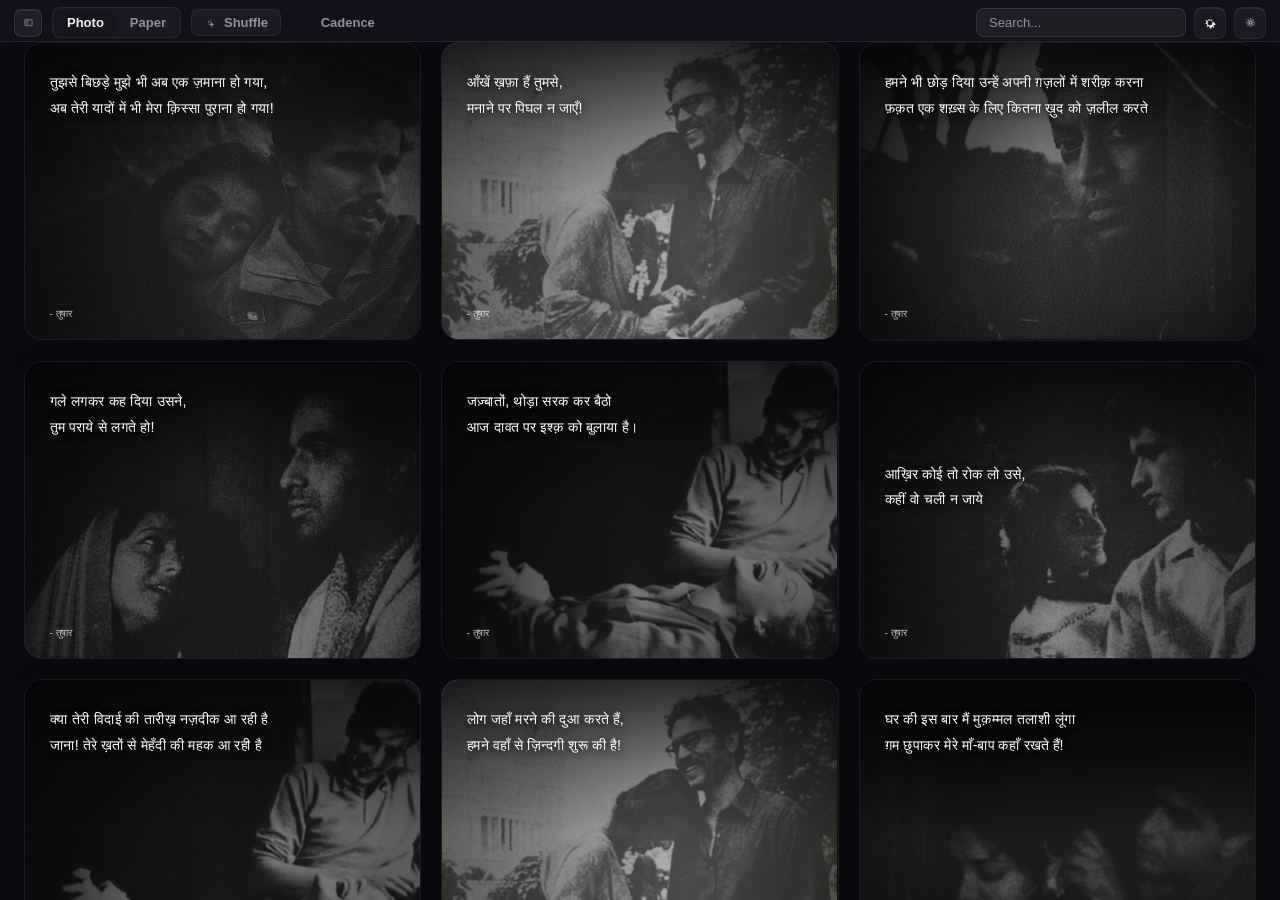
==== commit 715e41c3: "fix(phone): lock in the deployed phone bundle + ship the Mukta Devanagari fonts The phone surfaces w" ====
--- a/index.html
+++ b/index.html
@@ -28,30 +28,101 @@
      Weights are exactly the ones the stylesheets ask for (Poppins 300-900 + italics,
      Laila 300-700). font-display:swap keeps first paint immediate.
      ============================================================================ */
-  @font-face{font-family:'Poppins';font-style:normal;font-weight:300;font-display:swap;src:url('./fonts/poppins-300.woff2') format('woff2');}
+  @font-face{font-family:'Poppins';font-style:normal;font-weight:400;font-display:swap;src:url('./fonts/poppins-300.woff2') format('woff2');}
   @font-face{font-family:'Poppins';font-style:normal;font-weight:400;font-display:swap;src:url('./fonts/poppins-400.woff2') format('woff2');}
   @font-face{font-family:'Poppins';font-style:normal;font-weight:500;font-display:swap;src:url('./fonts/poppins-500.woff2') format('woff2');}
   @font-face{font-family:'Poppins';font-style:normal;font-weight:600;font-display:swap;src:url('./fonts/poppins-600.woff2') format('woff2');}
   @font-face{font-family:'Poppins';font-style:normal;font-weight:700;font-display:swap;src:url('./fonts/poppins-700.woff2') format('woff2');}
-  @font-face{font-family:'Poppins';font-style:normal;font-weight:800;font-display:swap;src:url('./fonts/poppins-800.woff2') format('woff2');}
-  @font-face{font-family:'Poppins';font-style:normal;font-weight:900;font-display:swap;src:url('./fonts/poppins-900.woff2') format('woff2');}
+  @font-face{font-family:'Poppins';font-style:normal;font-weight:700;font-display:swap;src:url('./fonts/poppins-800.woff2') format('woff2');}
+  @font-face{font-family:'Poppins';font-style:normal;font-weight:700;font-display:swap;src:url('./fonts/poppins-900.woff2') format('woff2');}
   @font-face{font-family:'Poppins';font-style:italic;font-weight:400;font-display:swap;src:url('./fonts/poppins-400i.woff2') format('woff2');}
   @font-face{font-family:'Poppins';font-style:italic;font-weight:700;font-display:swap;src:url('./fonts/poppins-700i.woff2') format('woff2');}
-  @font-face{font-family:'Laila';font-style:normal;font-weight:300;font-display:swap;src:url('./fonts/laila-300.woff2') format('woff2');}
+  @font-face{font-family:'Laila';font-style:normal;font-weight:400;font-display:swap;src:url('./fonts/laila-300.woff2') format('woff2');}
   @font-face{font-family:'Laila';font-style:normal;font-weight:400;font-display:swap;src:url('./fonts/laila-400.woff2') format('woff2');}
   @font-face{font-family:'Laila';font-style:normal;font-weight:500;font-display:swap;src:url('./fonts/laila-500.woff2') format('woff2');}
   @font-face{font-family:'Laila';font-style:normal;font-weight:600;font-display:swap;src:url('./fonts/laila-600.woff2') format('woff2');}
   @font-face{font-family:'Laila';font-style:normal;font-weight:700;font-display:swap;src:url('./fonts/laila-700.woff2') format('woff2');}
+  @font-face{font-family:'Mukta';font-style:normal;font-weight:400;font-display:swap;src:url('./fonts/mukta-200-deva.woff2') format('woff2');unicode-range:U+0900-097F,U+1CD0-1CF9,U+200C-200D,U+20A8,U+20B9,U+20F0,U+25CC,U+A830-A839,U+A8E0-A8FF,U+11B00-11B09;}
+  @font-face{font-family:'Mukta';font-style:normal;font-weight:400;font-display:swap;src:url('./fonts/mukta-200-latin.woff2') format('woff2');unicode-range:U+0000-00FF,U+0131,U+0152-0153,U+02BB-02BC,U+02C6,U+02DA,U+02DC,U+0304,U+0308,U+0329,U+2000-206F,U+20AC,U+2122,U+2191,U+2193,U+2212,U+2215,U+FEFF,U+FFFD;}
+  @font-face{font-family:'Mukta';font-style:normal;font-weight:400;font-display:swap;src:url('./fonts/mukta-300-deva.woff2') format('woff2');unicode-range:U+0900-097F,U+1CD0-1CF9,U+200C-200D,U+20A8,U+20B9,U+20F0,U+25CC,U+A830-A839,U+A8E0-A8FF,U+11B00-11B09;}
+  @font-face{font-family:'Mukta';font-style:normal;font-weight:400;font-display:swap;src:url('./fonts/mukta-300-latin.woff2') format('woff2');unicode-range:U+0000-00FF,U+0131,U+0152-0153,U+02BB-02BC,U+02C6,U+02DA,U+02DC,U+0304,U+0308,U+0329,U+2000-206F,U+20AC,U+2122,U+2191,U+2193,U+2212,U+2215,U+FEFF,U+FFFD;}
   /* Rockwell ships with macOS but NOT iOS, and it may not be redistributed, so the phone
      fell back to Poppins or a bare Times on exactly the elements the design leans on:
      the .hook headline, its <b> punch and .num in the `press` and `kraft` looks (measured
      live: 112+ element paints corpus-wide). 'Doalfaaz Slab' is a free OFL slab serif
      (Bitter, variable) used as a same-character stand-in, placed AFTER the macOS family so
      the Mac's rendering is unchanged and the phone gets a slab instead of a generic. */
-  @font-face{font-family:'Doalfaaz Slab';font-style:normal;font-weight:100 900;font-display:swap;src:url('./fonts/slab-var.woff2') format('woff2');}
+  @font-face{font-family:'Doalfaaz Slab';font-style:normal;font-weight:400 900;font-display:swap;src:url('./fonts/slab-var.woff2') format('woff2');}
 </style>
 <style>
   :root {
+    /* ── LAYER LADDER (fix/mobile-overhaul, 2026-09-21) ───────────────────
+       Before this block there was no layer system: 40 distinct ad-hoc
+       z-index values scattered across 7 files, 10 of them dead. This is
+       the single ordering every surface reads from. LAW:
+         · content sits above canvas
+         · chrome never covers content
+         · a sheet never covers the primary ship control
+       Values are the MEASURED pre-existing order (identity migration), so
+       no rule moved on screen — the numbers just gained names and one
+       home. qa/css-layer-integrity-gate.mjs forbids new literals. */
+    --z-under: -1;            /* off-screen render holders — behind everything, never seen */
+    --z-canvas-under: 0;      /* the canvas ground */
+    --z-canvas: 1;            /* authored artwork: shade layers, poem text, margin rules */
+    --z-content: 2;           /* content over the artwork: badges, grips, proxy buttons */
+    --z-content-hi: 3;        /* content that clears sibling content */
+    --z-chrome-lo: 5;         /* in-surface chrome: inspector, template stacks */
+    --z-chrome: 6;            /* chrome over content: scroll bands, drag grips */
+    --z-chrome-hi: 7;         /* chrome that clears sibling chrome */
+    --z-float: 8;             /* small floating affordances */
+    --z-float-hi: 9;          /* floating affordances that clear siblings (status chip) */
+    --z-dock: 10;             /* the studio dock */
+    --z-popover-lo: 12;       /* in-surface popovers: filter, more-actions menus */
+    --z-rail: 20;             /* rails and sidebars */
+    --z-rail-hi: 25;          /* rails that clear siblings */
+    --z-shipbar: 30;          /* the studio ship bar */
+    --z-dock-open: 40;        /* the dock while its tools are open */
+    --z-topbar: 50;           /* the studio top bar */
+    --z-route-lo: 60;         /* a route whose content must sit above in-flow chrome */
+    --z-menu: 100;            /* menus summoned from the top bar (more / post-now) */
+    --z-nav-scrim: 110;       /* the nav scrim, under the drawer it dims */
+    --z-nav-scrim-hi: 114;    /* the scrim on phone */
+    --z-nav: 115;             /* the nav drawer */
+    --z-shelf: 118;           /* the shelf switch row (above content, below the app bar) */
+    --z-appbar: 120;          /* the app's top bar band */
+    --z-hud: 121;             /* transient HUD text (nav busy) */
+    --z-popover: 130;         /* popovers summoned from chrome (sort menus) */
+    --z-route: 200;           /* a full-surface route: the Studio editor open */
+    --z-palette: 400;         /* the command palette */
+    --z-sheet: 500;           /* a summoned bottom sheet (carousel tools open) */
+    --z-sheet-hi: 501;        /* the sheet's pinned band */
+    --z-reader: 999;          /* the poem reader backdrop */
+    --z-boot: 1000;           /* the boot cover — the last thing to leave */
+    --z-modal: 2000;          /* modal surfaces (reel proxy) */
+    --z-modal-hi: 2100;       /* modal surfaces that stack above those (settings) */
+    --z-modal-top: 2200;      /* the topmost modal (idea schedule) */
+    --z-guide: 9999;          /* canvas guide overlays */
+    --z-guide-hi: 10000;      /* the magnetic guide line */
+    --z-toast: 99997;         /* toasts */
+    --z-toast-hi: 99998;      /* toasts above toasts */
+    --z-toast-top: 99999;     /* the toast stack root */
+    --z-veil: 100000;         /* the boot veil (touch-edit cold start) */
+
+    /* ── TYPE SCALE (fix/mobile-overhaul, 2026-09-21) ─────────────────────
+       24 distinct px sizes, 494 bare px font-size declarations, 15 font-weights
+       outside 400/500/600/700. Ported from the owner's own Tracky gate
+       (Tracky/qa_gate.py:176-181), where CE is the outlier in his system:
+       Tracky 0 bare px sizes (gated) vs CE 494 ungated.
+       LAW: a label's size never exceeds the content it labels, and phone
+       body copy is never 10-11px. Every rung is an existing dominant size,
+       so the most-used values did not move. */
+    --fs-overline: 11px;      /* micro/uppercase labels only — never body copy */
+    --fs-secondary: 13px;     /* meta, helper text, captions, chips */
+    --fs-body: 15px;          /* content the owner writes: poem text, caption editor, control labels */
+    --fs-section: 17px;       /* section headings */
+    --fs-title: 20px;         /* page and panel titles */
+    --fs-display: 26px;       /* rare display marks (empty-state numerals) */
+
     /* Dark-first premium neutrals (violet-tinted, never pure black). */
     --bg: #0c0b11;
     --sidebar-bg: #14131a;
@@ -351,11 +422,11 @@
     position: absolute;
     right: 8px;
     bottom: 8px;
-    z-index: 8;
+    z-index: var(--z-float);
     border: 1px solid rgba(255, 255, 255, 0.22);
     background: rgba(0, 0, 0, 0.55);
     color: #fff;
-    font-size: 10px;
+    font-size: var(--fs-overline);
     font-weight: 700;
     letter-spacing: 0.04em;
     text-transform: uppercase;
@@ -368,7 +439,7 @@
   .ce-reel-proxy-modal {
     position: fixed;
     inset: 0;
-    z-index: 2000;
+    z-index: var(--z-modal);
     display: flex;
     align-items: center;
     justify-content: center;
@@ -380,7 +451,7 @@
   .ce-settings-modal {
     position: fixed;
     inset: 0;
-    z-index: 2100;
+    z-index: var(--z-modal-hi);
     display: flex;
     align-items: center;
     justify-content: center;
@@ -404,13 +475,13 @@
   }
   .ce-settings-card h2 {
     margin: 0 0 6px;
-    font-size: 15px;
-    font-weight: 650;
+    font-size: var(--fs-body);
+    font-weight: 600;
     color: var(--ink);
   }
   .ce-settings-card p {
     margin: 0 0 14px;
-    font-size: 12px;
+    font-size: var(--fs-secondary);
     line-height: 1.45;
     color: var(--muted);
   }
@@ -422,7 +493,7 @@
     border: 1px solid rgba(255, 255, 255, 0.14);
     background: rgba(0, 0, 0, 0.22);
     color: var(--ink);
-    font-size: 12px;
+    font-size: var(--fs-secondary);
     padding: 10px 12px;
     font-family: ui-monospace, SFMono-Regular, Menlo, monospace;
   }
@@ -438,7 +509,7 @@
   .ce-settings-actions button {
     border-radius: 8px;
     padding: 7px 14px;
-    font-size: 12px;
+    font-size: var(--fs-secondary);
     font-weight: 600;
     cursor: pointer;
     border: 1px solid rgba(255, 255, 255, 0.14);
@@ -447,12 +518,32 @@
   }
   .ce-settings-actions button.primary {
     background: var(--accent);
-    color: #1a1a1a;
+    color: #fff;
     border-color: transparent;
+  }
+  /* W4 (light theme): the token block's dark-glass inline styles survive into
+     bright-theme — white-on-white textarea and ghost buttons. Override at the
+     same specificity the inline styles lose to. */
+  body.bright-theme #ce-meta-token-input {
+    background: rgba(0, 0, 0, 0.04) !important;
+    border-color: rgba(0, 0, 0, 0.16) !important;
+  }
+  body.bright-theme #ce-meta-token-help,
+  body.bright-theme #ce-meta-token-explorer {
+    background: rgba(0, 0, 0, 0.05) !important;
+    border-color: rgba(0, 0, 0, 0.16) !important;
+  }
+  body.bright-theme #ce-meta-token-clear {
+    border-color: rgba(0, 0, 0, 0.14) !important;
+  }
+  /* W4: #bf4b5d carries only 3.8:1 under 12px white text — deepen the fill
+     on the bright card (same hover token) so the primary clears AA. */
+  body.bright-theme .ce-settings-actions button.primary {
+    background: var(--accent-hover);
   }
   .ce-settings-status {
     margin-top: 10px;
-    font-size: 11px;
+    font-size: var(--fs-overline);
     color: var(--muted);
   }
   .ce-reel-proxy-stage {
@@ -476,7 +567,7 @@
     position: absolute;
     top: 12px;
     right: 12px;
-    z-index: 2;
+    z-index: var(--z-content);
     border: none;
     background: rgba(0, 0, 0, 0.55);
     color: #fff;
@@ -484,7 +575,7 @@
     height: 32px;
     border-radius: 8px;
     cursor: pointer;
-    font-size: 18px;
+    font-size: var(--fs-section);
   }
   .ce-plan-empty-banner {
     padding: 20px 24px;
@@ -525,12 +616,12 @@
     display: none;
     position: fixed;
     inset: 0;
-    z-index: 1000;
+    z-index: var(--z-boot);
     align-items: center;
     justify-content: center;
     background: var(--bg);
     color: var(--muted);
-    font-size: 14px;
+    font-size: var(--fs-body);
     font-weight: 700;
     letter-spacing: .08em;
     text-transform: uppercase;
@@ -565,7 +656,7 @@
     display: flex;
     flex-direction: column;
     padding: 38px 12px 16px;
-    z-index: 20;
+    z-index: var(--z-rail);
     transition: width 0.25s cubic-bezier(0.16, 1, 0.3, 1), min-width 0.25s cubic-bezier(0.16, 1, 0.3, 1), padding 0.25s ease, opacity 0.2s ease, transform 0.25s cubic-bezier(0.16, 1, 0.3, 1), box-shadow 0.25s ease;
     overflow: hidden;
     white-space: nowrap;
@@ -577,7 +668,7 @@
     bottom: 0;
     width: 220px !important;
     min-width: 220px !important;
-    z-index: 120 !important;
+    z-index: var(--z-appbar) !important;
     transform: translateX(-100%);
     border-right-color: transparent !important;
     opacity: 0 !important;
@@ -602,7 +693,7 @@
     background: transparent;
     cursor: pointer;
     pointer-events: none;
-    z-index: 110;
+    z-index: var(--z-nav-scrim);
   }
   .sidebar-edge-trigger.active {
     pointer-events: auto;
@@ -621,7 +712,7 @@
     display: block;
     position: fixed;
     inset: 0;
-    z-index: 110;
+    z-index: var(--z-nav-scrim);
     background: rgba(0, 0, 0, 0.45);
     border: 0;
     padding: 0;
@@ -642,7 +733,7 @@
   #sidebar.collapsed,
   .ce-sidebar-scrim {
     top: var(--topbar-h, 42px) !important;
-    z-index: 115 !important;
+    z-index: var(--z-nav) !important;
   }
   /* The drawer overlaps page content on a phone — its 86% desktop wash let
      the library text ghost THROUGH the panel (owner screenshot 2026-09-10).
@@ -653,7 +744,7 @@
     backdrop-filter: none !important;
   }
   /* The scrim must stay UNDER the drawer it dims (drawer z 115). */
-  .ce-sidebar-scrim { z-index: 114 !important; }
+  .ce-sidebar-scrim { z-index: var(--z-nav-scrim-hi) !important; }
   /* The drawer now starts BELOW the bar, so its old 38px top padding (which
      existed to dodge the bar) becomes dead space — trim it. */
   #sidebar.collapsed { padding-top: 14px !important; }
@@ -700,8 +791,8 @@
   }
 
   .app-title {
-    font-size: 13.5px;
-    font-weight: 800;
+    font-size: var(--fs-secondary);
+    font-weight: 700;
     letter-spacing: 0.5px;
     color: var(--ink);
     padding: 4px 10px 16px;
@@ -733,7 +824,7 @@
     border: none;
     background: transparent;
     color: var(--muted);
-    font-size: 13px;
+    font-size: var(--fs-secondary);
     font-weight: 600;
     border-radius: 8px;
     cursor: pointer;
@@ -746,7 +837,15 @@
   }
   .nav-btn.active {
     background: var(--accent-tint);
-    color: var(--accent);
+    /* M5-polish (2026-09-21): measured live at 402x874 — this label painted
+       --accent #bf4b5d on the accent-tint composite (rgb 47,28,37) = 3.33:1,
+       below the 4.5:1 the <=13px label tier needs. --accent-text #d96a7c is
+       the token the block at :80 reserves for accent LABELS and measures
+       4.80:1 on the same ground (light theme 4.26:1 via its own #8e2f3d).
+       Scope is GLOBAL, matching the WL0826 fix already applied to
+       .nav-sub-btn.active above — desktop measures 4.81:1 after, so the
+       desktop nav label improves too. Fills/borders keep --accent. */
+    color: var(--accent-text);
     font-weight: 700;
   }
   .nav-sub {
@@ -763,7 +862,7 @@
     border: none;
     background: transparent;
     color: var(--faint);
-    font-size: 12px;
+    font-size: var(--fs-secondary);
     font-weight: 600;
     padding: 6px 10px;
     border-radius: 6px;
@@ -799,7 +898,7 @@
     border: none;
     background: transparent;
     color: var(--faint);
-    font-size: 11px;
+    font-size: var(--fs-overline);
     font-weight: 600;
     padding: 4px 8px;
     border-radius: 6px;
@@ -879,7 +978,7 @@
        120 > 110 keeps the whole topbar (and the toggle) clickable while
        staying well below the toast layer (99999). Hover-to-open-sidebar still
        works for y > 42px, where the topbar does not cover the left edge. */
-    z-index: 120;
+    z-index: var(--z-appbar);
     -webkit-app-region: drag;
   }
   .topbar button, .topbar input {
@@ -899,7 +998,7 @@
     border: 1px solid rgba(255, 255, 255, 0.1);
     background: rgba(255, 255, 255, 0.06);
     color: var(--muted);
-    font-size: 12.5px;
+    font-size: var(--fs-secondary);
     font-weight: 700;
     width: 28px;
     height: 28px;
@@ -911,7 +1010,7 @@
     /* Edge trigger (z=110) sits at x:0; raise the toggle so its full hit-box
        is clickable instead of being silently swallowed on the left ~10px. */
     position: relative;
-    z-index: 120;
+    z-index: var(--z-appbar);
     transition: transform 0.15s, opacity 0.15s, box-shadow 0.15s, border-color 0.15s, background-color 0.15s cubic-bezier(0.16, 1, 0.3, 1);
     box-shadow: 0 1px 2px rgba(0, 0, 0, 0.15), inset 0 1px 0 rgba(255, 255, 255, 0.08);
   }
@@ -987,23 +1086,23 @@
     border-bottom: 1px solid rgba(120, 120, 150, 0.14);
   }
   .ce-kanban-col-title {
-    font-size: 13px;
-    font-weight: 750;
+    font-size: var(--fs-secondary);
+    font-weight: 700;
     color: var(--ink);
     display: flex;
     align-items: center;
     gap: 6px;
   }
   .ce-kanban-col-sub {
-    font-size: 11px;
+    font-size: var(--fs-overline);
     color: var(--muted);
     font-weight: 600;
   }
   .ce-kanban-col-count {
     background: rgba(120, 120, 150, 0.15);
     color: var(--ink);
-    font-size: 11px;
-    font-weight: 800;
+    font-size: var(--fs-overline);
+    font-weight: 700;
     padding: 2px 7px;
     border-radius: 999px;
   }
@@ -1017,7 +1116,7 @@
     padding: 32px 14px;
     text-align: center;
     color: var(--muted);
-    font-size: 12px;
+    font-size: var(--fs-secondary);
     border: 1px dashed rgba(120, 120, 150, 0.2);
     border-radius: 10px;
     margin-top: 4px;
@@ -1069,7 +1168,7 @@
     display: flex;
     align-items: center;
     gap: 10px;
-    font-size: 13px;
+    font-size: var(--fs-secondary);
     font-weight: 700;
     color: var(--ink);
     letter-spacing: -0.01em;
@@ -1086,8 +1185,8 @@
     gap: 5px;
     padding: 5px 11px;
     border-radius: 7px;
-    font-size: 11px;
-    font-weight: 650;
+    font-size: var(--fs-overline);
+    font-weight: 600;
     cursor: pointer;
     border: 1px solid rgba(255, 255, 255, 0.10);
     background: rgba(255, 255, 255, 0.05);
@@ -1116,7 +1215,7 @@
     position: absolute;
     top: 8px;
     left: 8px;
-    z-index: 12;
+    z-index: var(--z-popover-lo);
     width: 24px;
     height: 24px;
     border-radius: 7px;
@@ -1246,7 +1345,7 @@
   }
 
   .topbar-meta {
-    font-size: 12.5px;
+    font-size: var(--fs-secondary);
     color: var(--muted);
     font-weight: 600;
     white-space: nowrap;
@@ -1266,7 +1365,7 @@
     border: none;
     background: transparent;
     color: var(--muted);
-    font-size: 12px;
+    font-size: var(--fs-secondary);
     font-weight: 600;
     padding: 5px 12px;
     border-radius: 6px;
@@ -1293,7 +1392,7 @@
     border: 1px solid var(--card-border);
     border-radius: 8px;
     color: var(--muted);
-    font-size: 12px;
+    font-size: var(--fs-secondary);
     font-weight: 600;
     padding: 5px 12px;
     cursor: pointer;
@@ -1342,7 +1441,7 @@
     border-radius: 8px;
     padding: 6px 12px;
     color: var(--ink);
-    font-size: 12px;
+    font-size: var(--fs-secondary);
     outline: none;
     box-shadow: inset 0 1px 2px rgba(0, 0, 0, 0.2);
     transition: transform 0.18s, opacity 0.18s, box-shadow 0.18s, border-color 0.18s, background-color 0.18s cubic-bezier(0.16, 1, 0.3, 1);
@@ -1359,6 +1458,19 @@
   }
 
   /* Content Scroll Area */
+  /* ADA D-4 (cloud/ce-ui): the Meta-token buttons shipped their styles as
+     inline attributes on 4 buttons — unwatchable for hover/focus and divergent
+     from the token palette. Classes now; focus ring added since inline styles
+     could never express one. */
+  .ce-meta-token-btn { padding:6px 12px; border-radius:7px; font-size:var(--fs-secondary); font-weight:600; cursor:pointer; font-family:inherit; }
+  .ce-meta-token-btn--accent { background:var(--accent); color:#fff; border:none; font-weight:700; }
+  .ce-meta-token-btn--accent:hover { background:var(--accent-hover); }
+  .ce-meta-token-btn--ghost { background:rgba(255,255,255,0.08); color:var(--ink); border:1px solid rgba(255,255,255,0.16); }
+  .ce-meta-token-btn--ghost:hover { background:rgba(255,255,255,0.13); }
+  .ce-meta-token-btn--muted { background:transparent; color:var(--muted); border:1px solid rgba(255,255,255,0.12); }
+  .ce-meta-token-btn--muted:hover { color:var(--ink); border-color:rgba(255,255,255,0.3); }
+  .ce-meta-token-btn:focus-visible { outline:2px solid var(--accent); outline-offset:2px; }
+
   .main-content {
     flex: 1;
     overflow-y: auto;
@@ -1466,7 +1578,7 @@
     position: absolute;
     top: 10px;
     right: 10px;
-    z-index: 10;
+    z-index: var(--z-dock);
     width: 28px;
     height: 28px;
     border: 1px solid rgba(255,255,255,0.18);
@@ -1474,7 +1586,7 @@
     backdrop-filter: blur(12px);
     -webkit-backdrop-filter: blur(12px);
     color: #fff;
-    font-size: 17px;
+    font-size: var(--fs-section);
     font-weight: 500;
     line-height: 1;
     padding: 0;
@@ -1552,7 +1664,7 @@
     background: var(--bg);
     display: flex;
     flex-direction: column;
-    z-index: 60;
+    z-index: var(--z-route-lo);
     opacity: 0;
     pointer-events: none;
     transition: opacity 0.2s ease;
@@ -1560,7 +1672,7 @@
   .studio-editor.open {
     opacity: 1;
     pointer-events: auto;
-    z-index: 200 !important;
+    z-index: var(--z-route) !important;
   }
   /* Studio Top Bar */
   .studio-topbar {
@@ -1576,7 +1688,7 @@
     border: none;
     background: rgba(120,120,150,0.1);
     color: var(--ink);
-    font-size: 12.5px;
+    font-size: var(--fs-secondary);
     font-weight: 700;
     paddin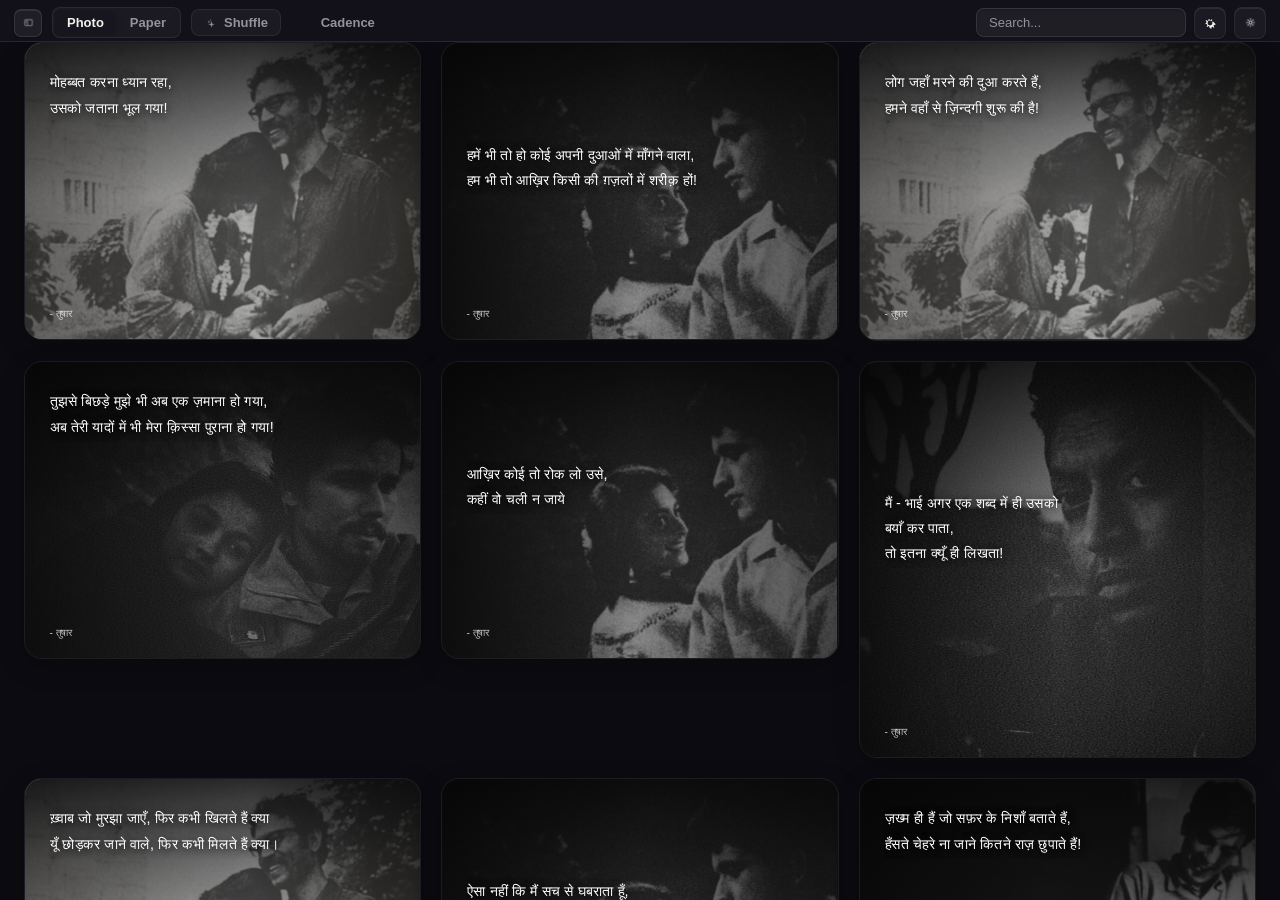
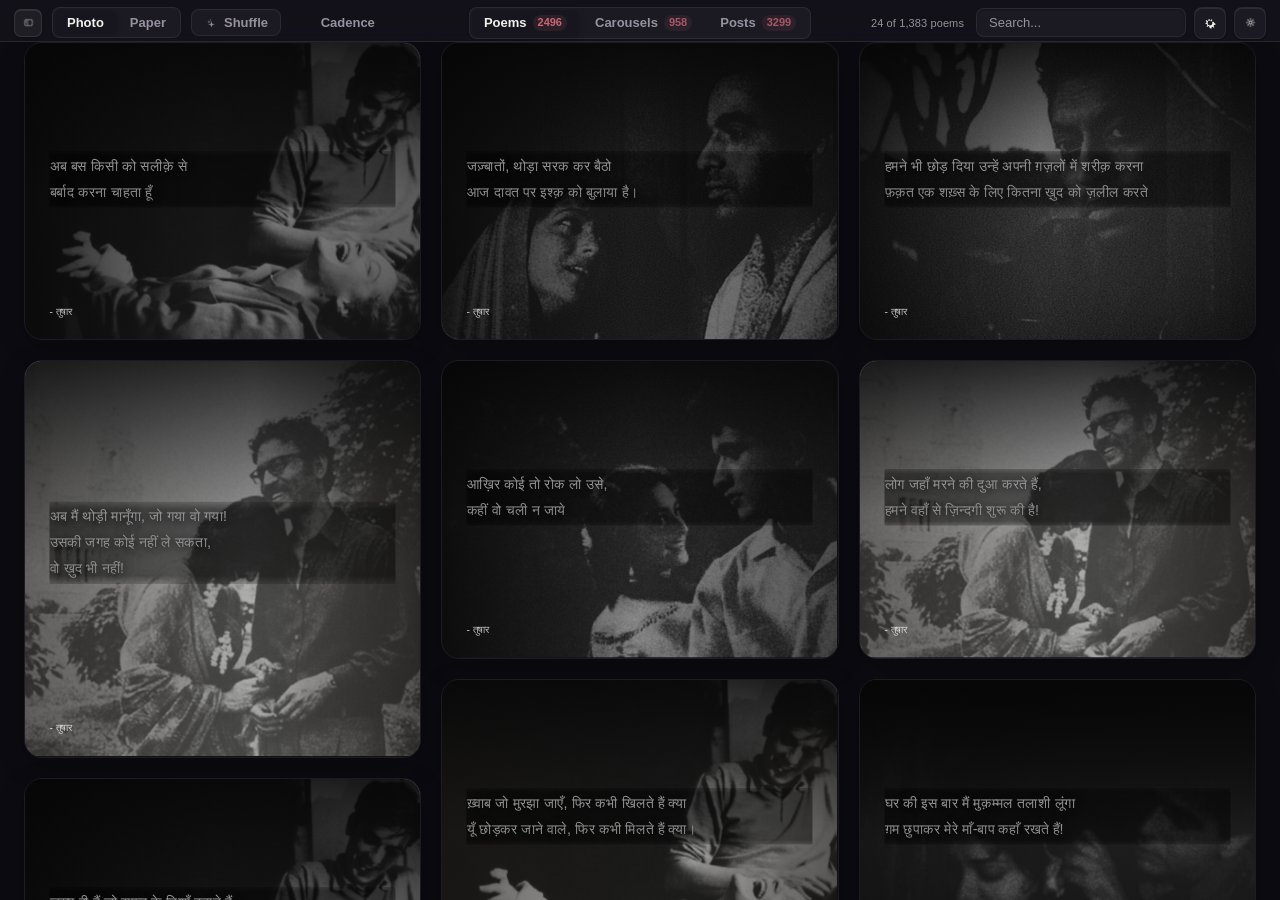
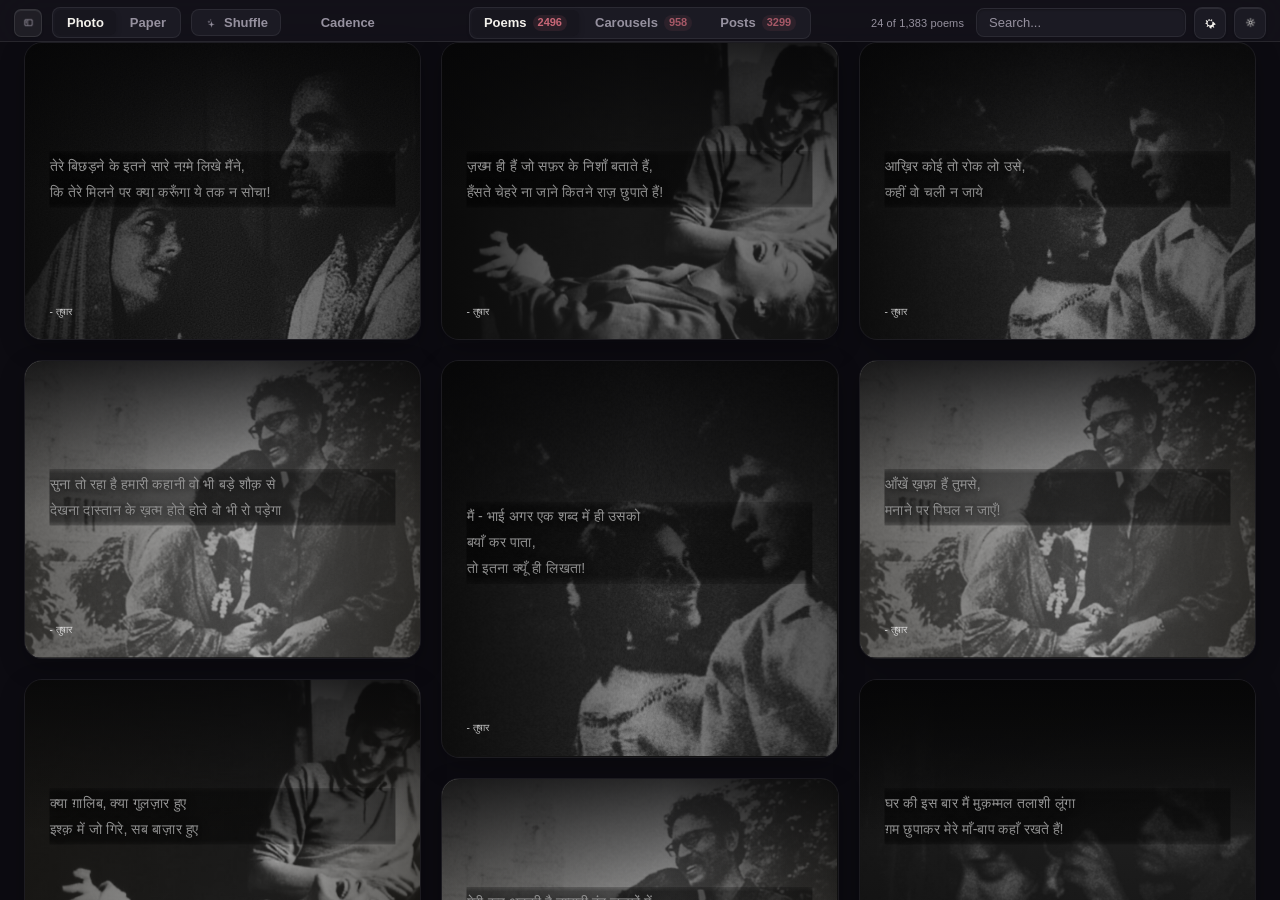
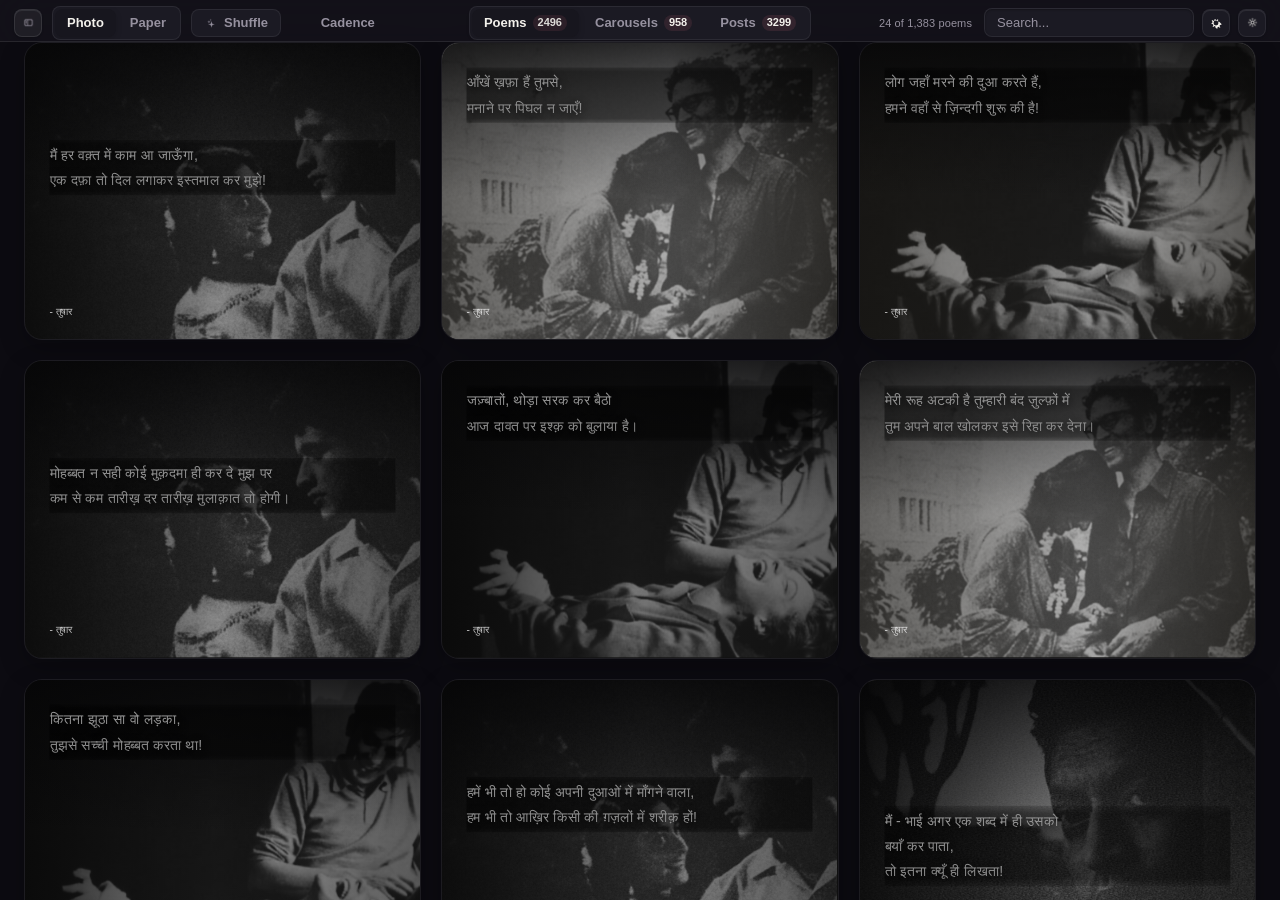
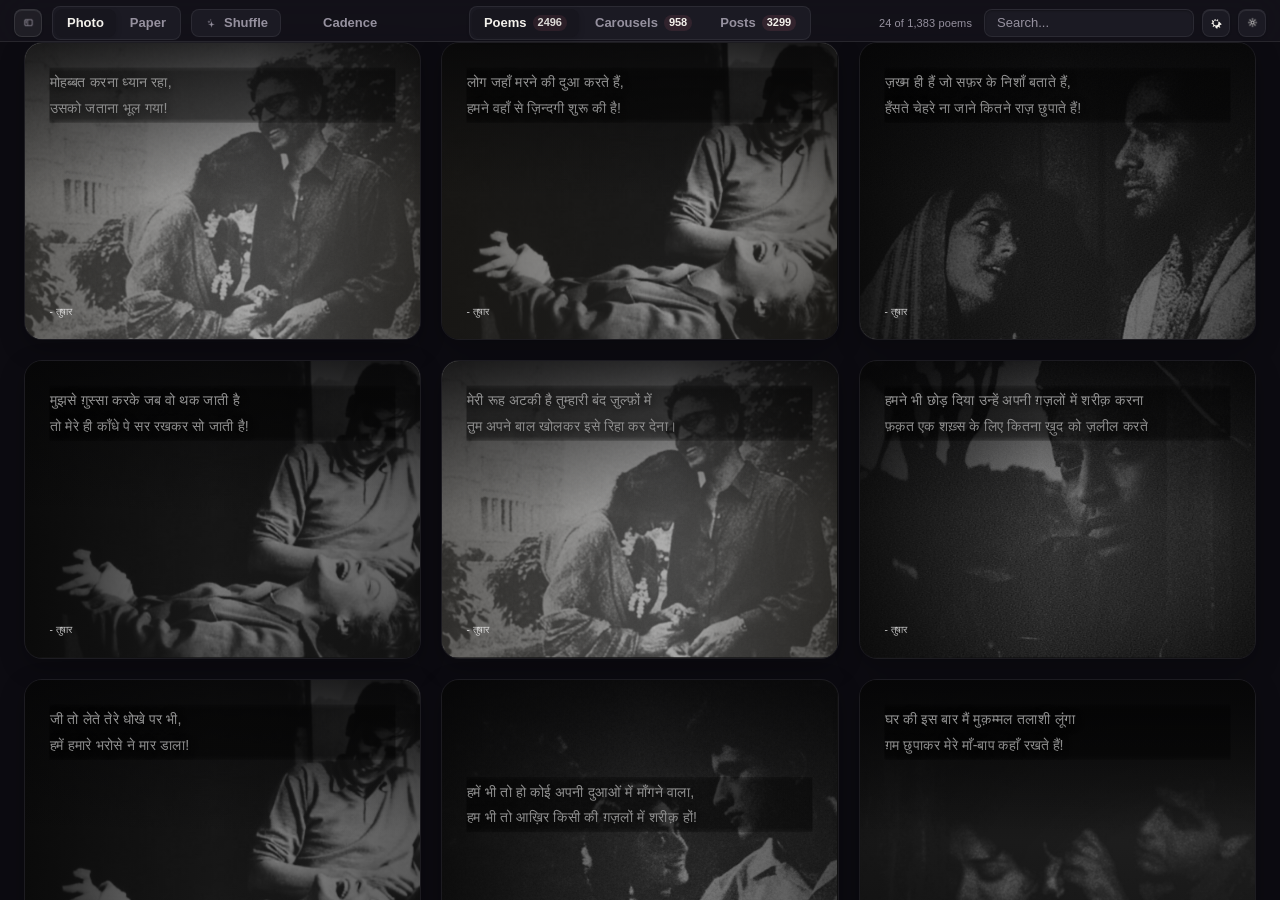
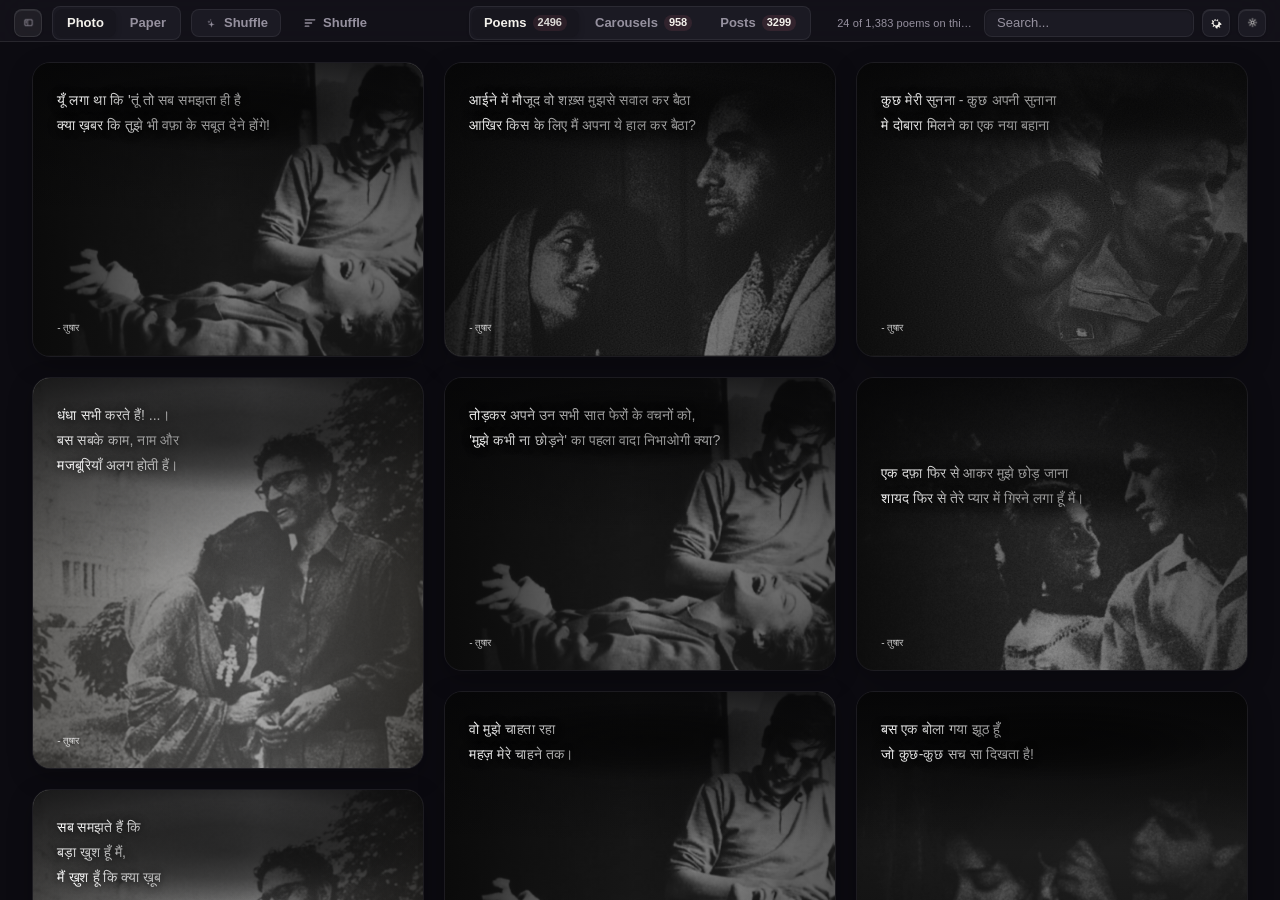
